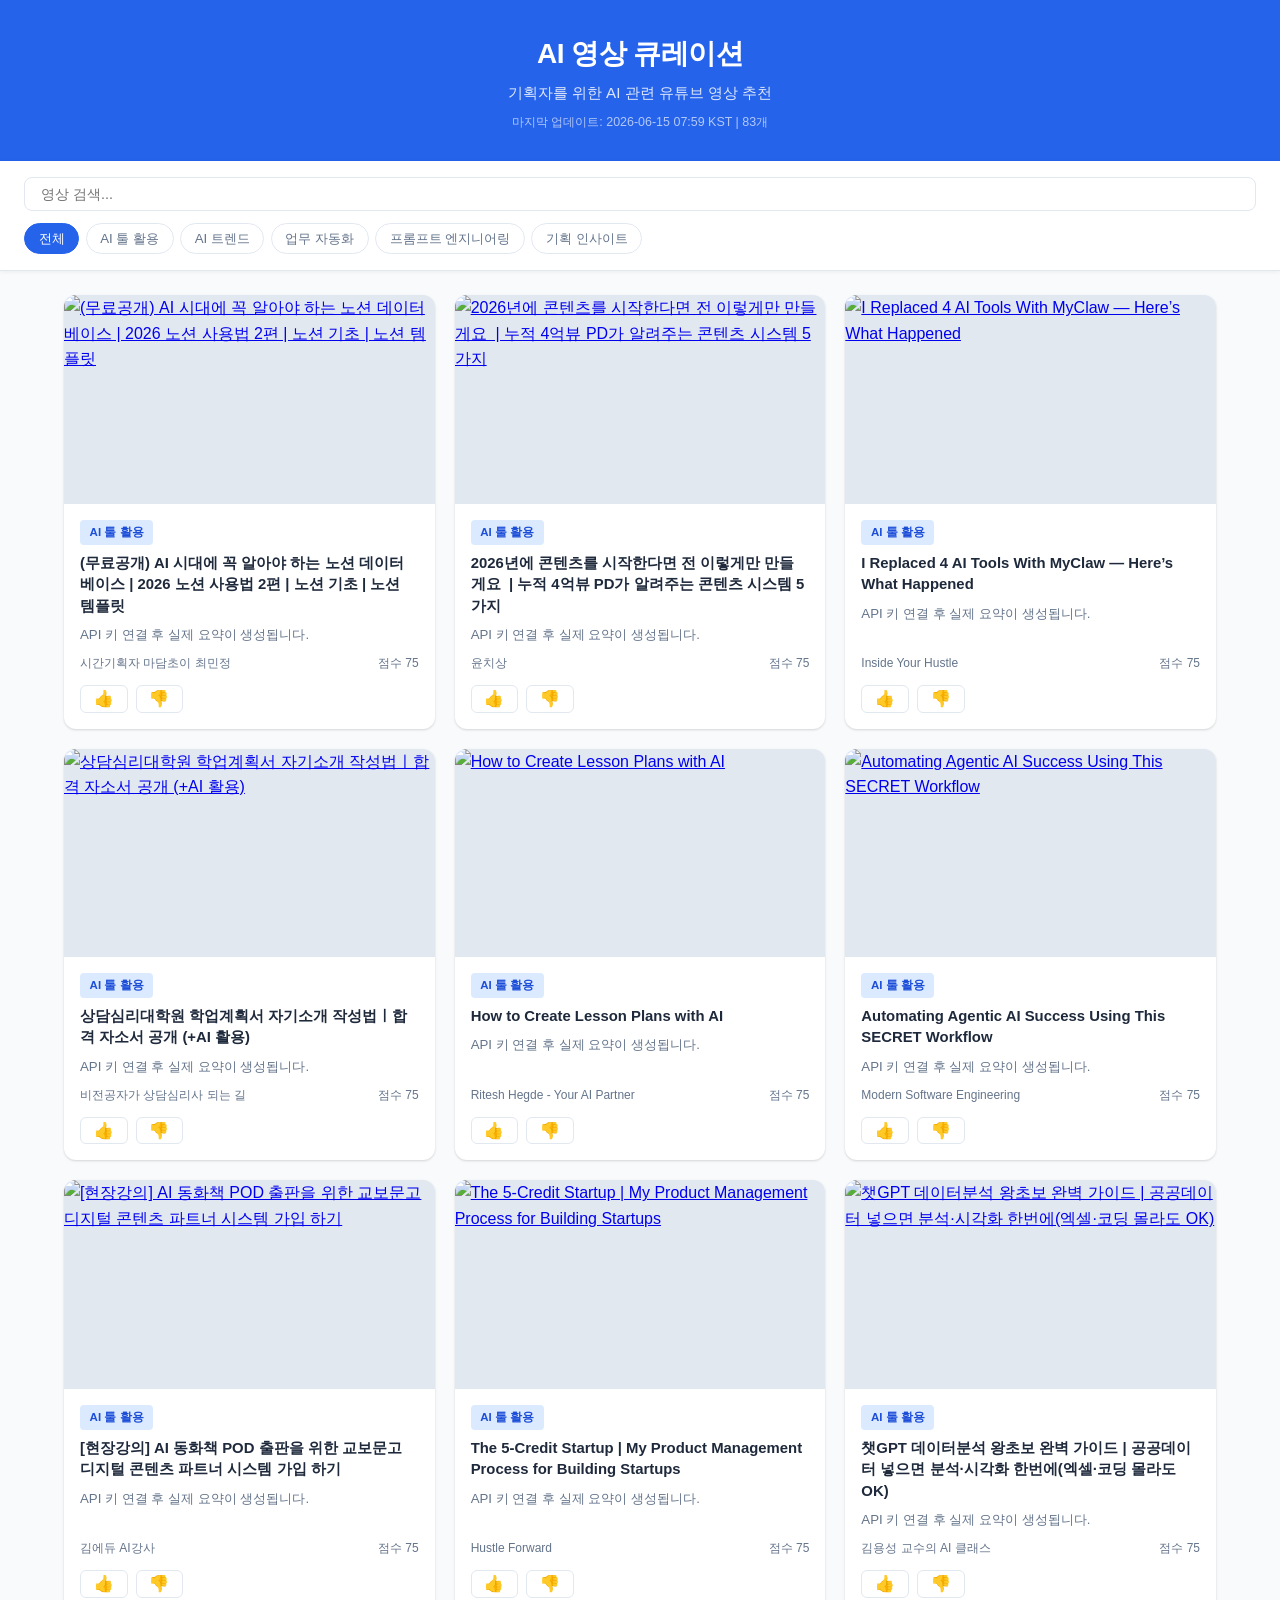
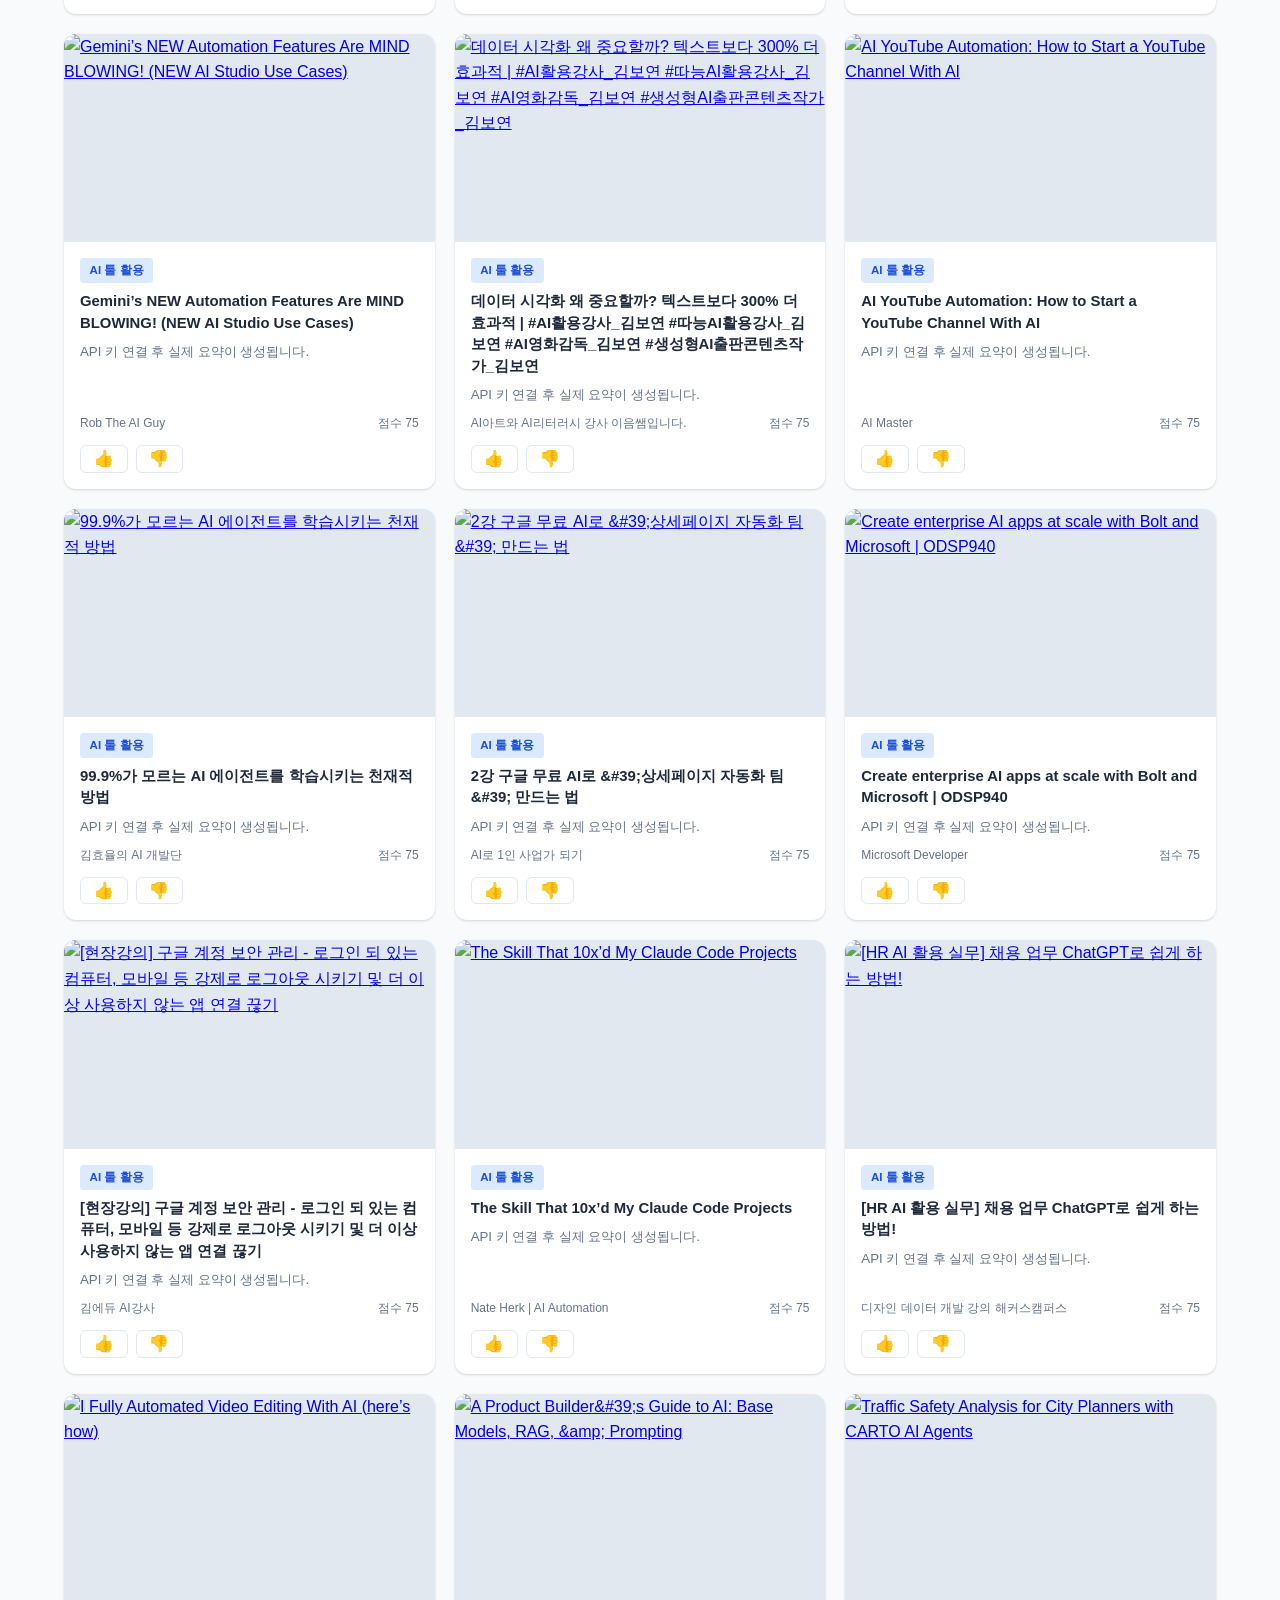
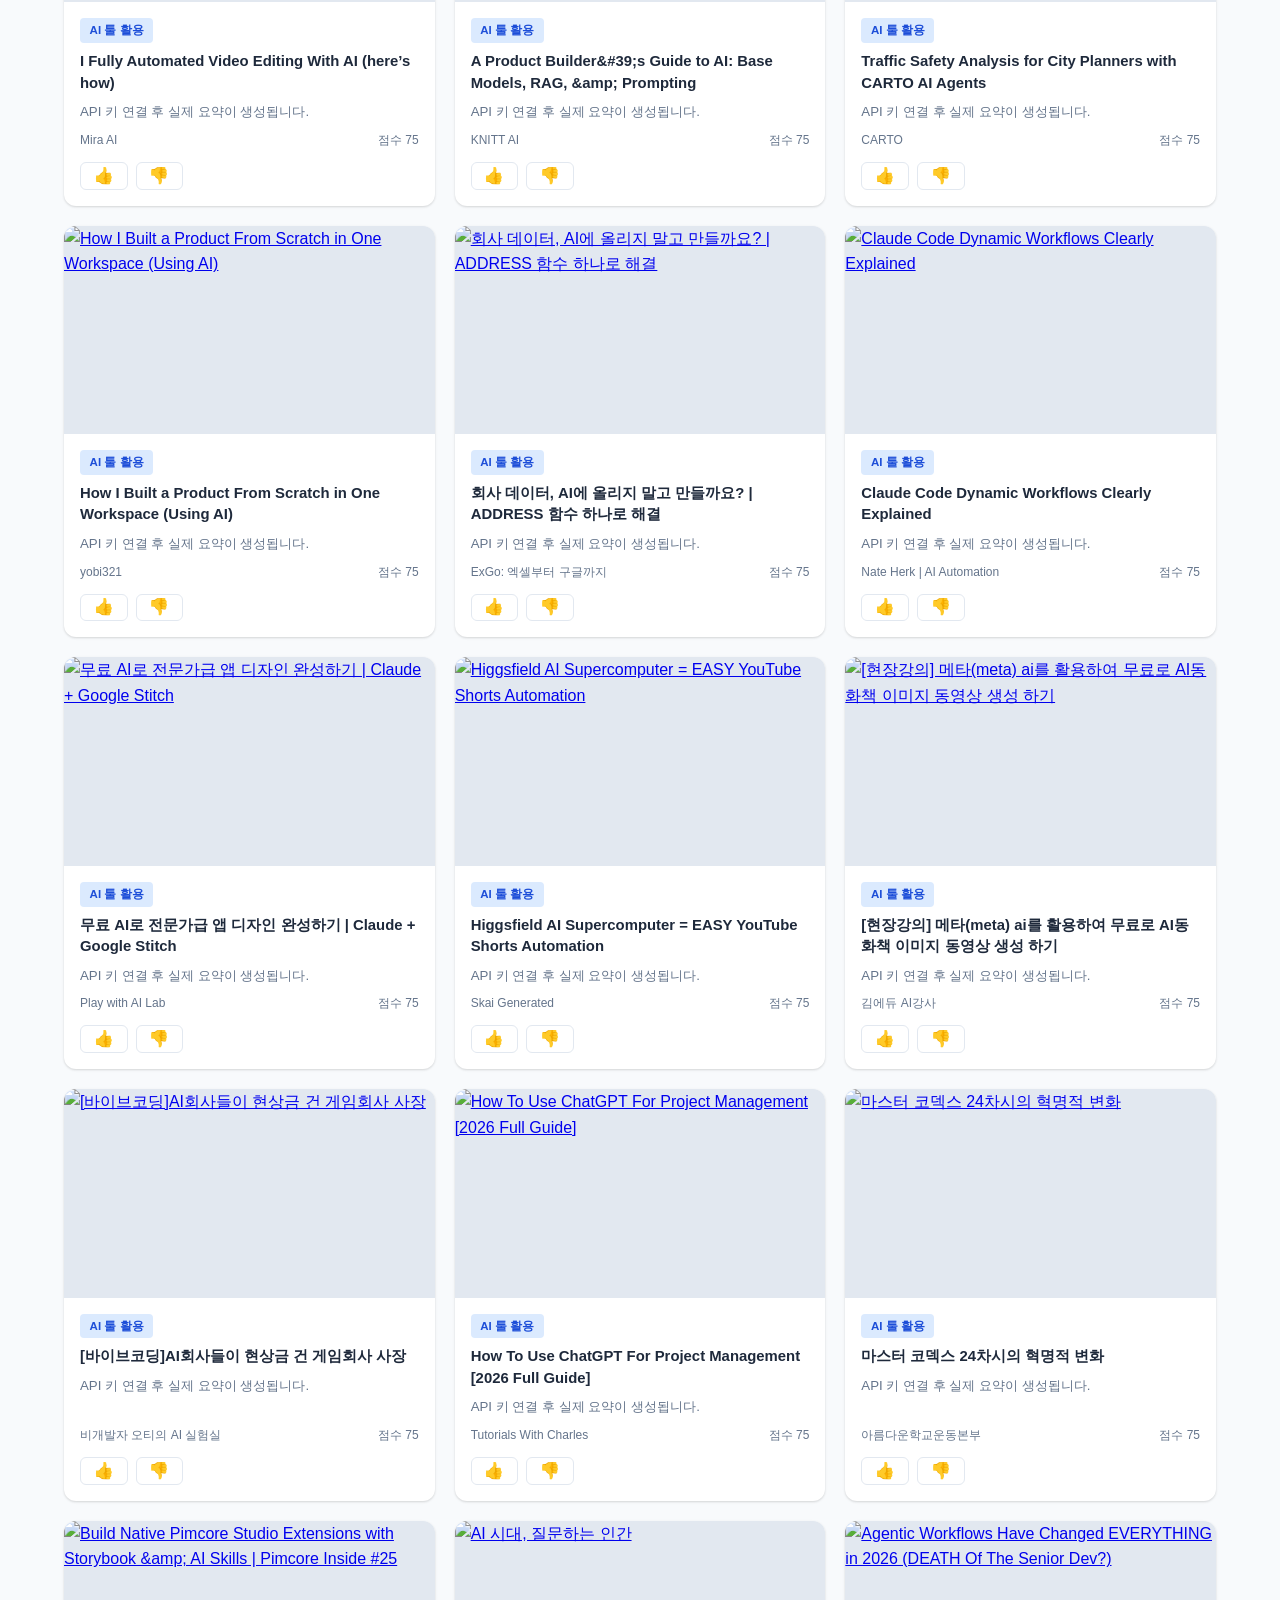
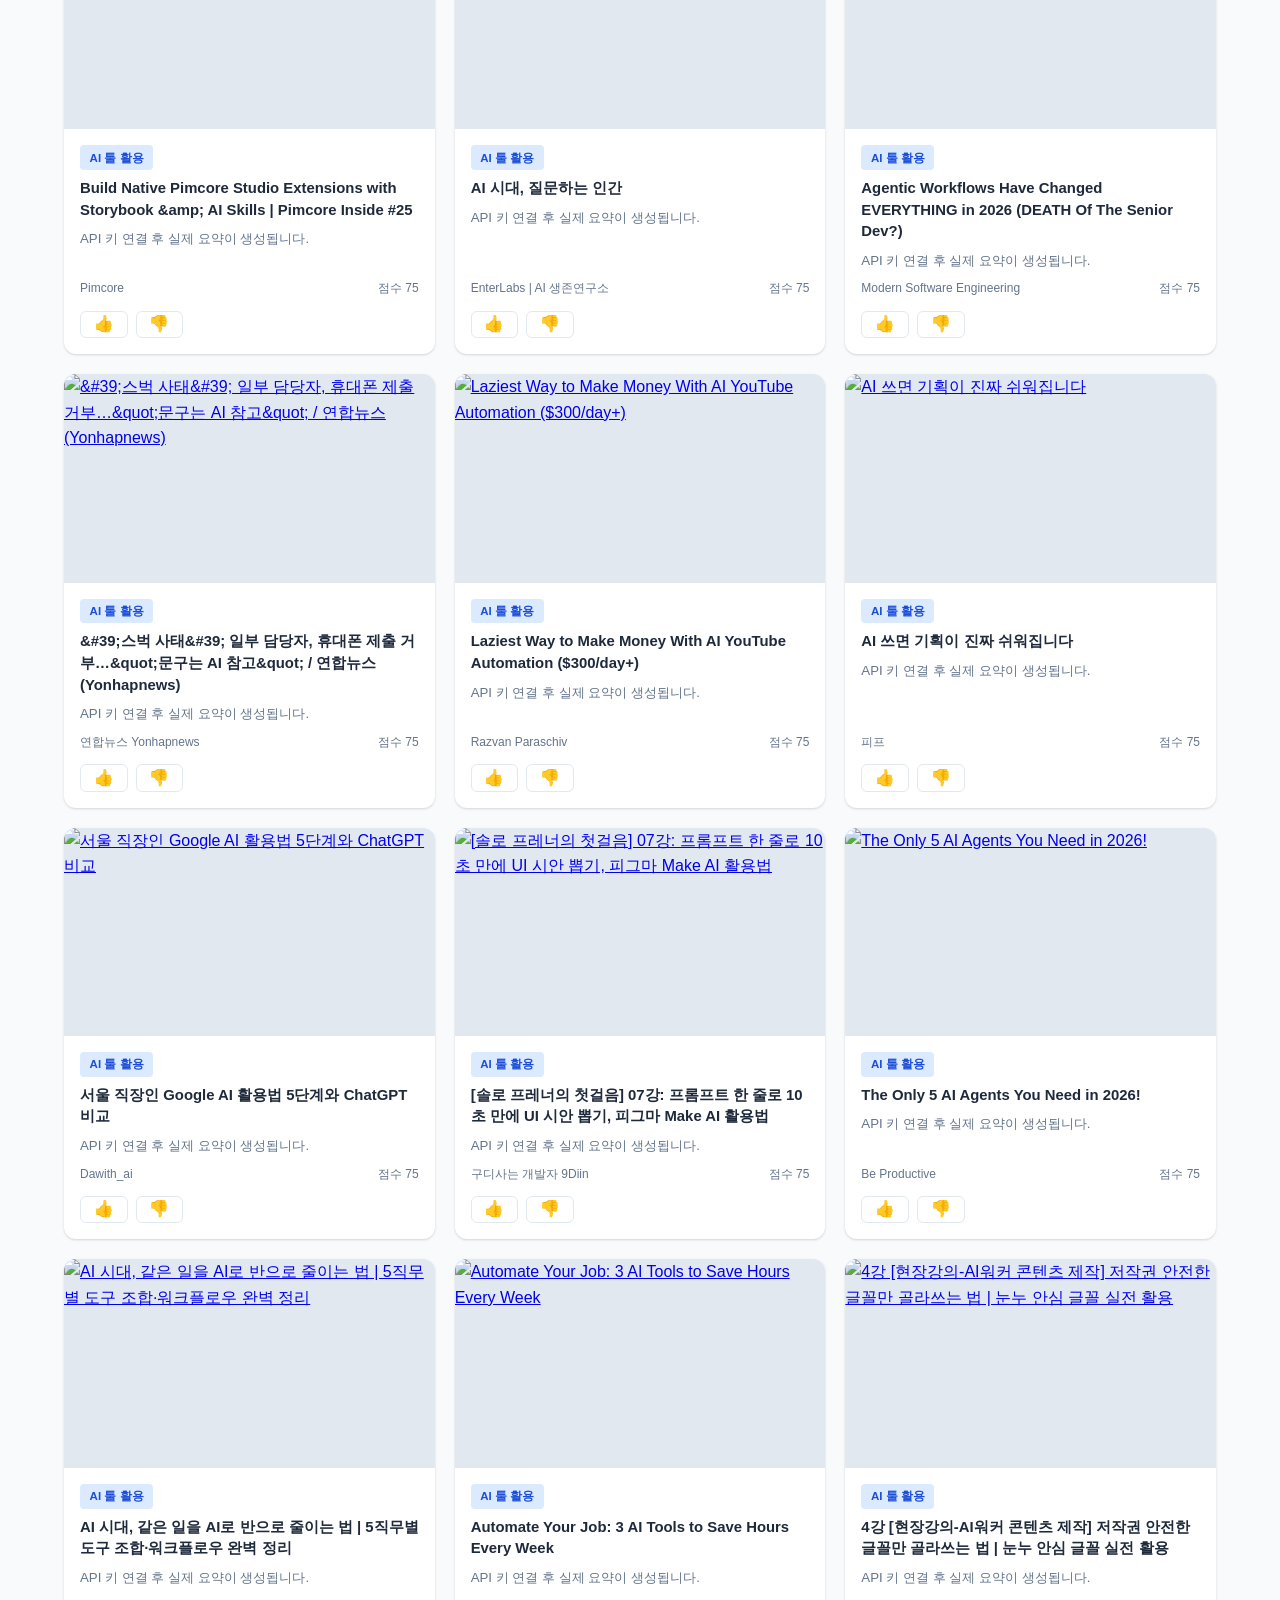
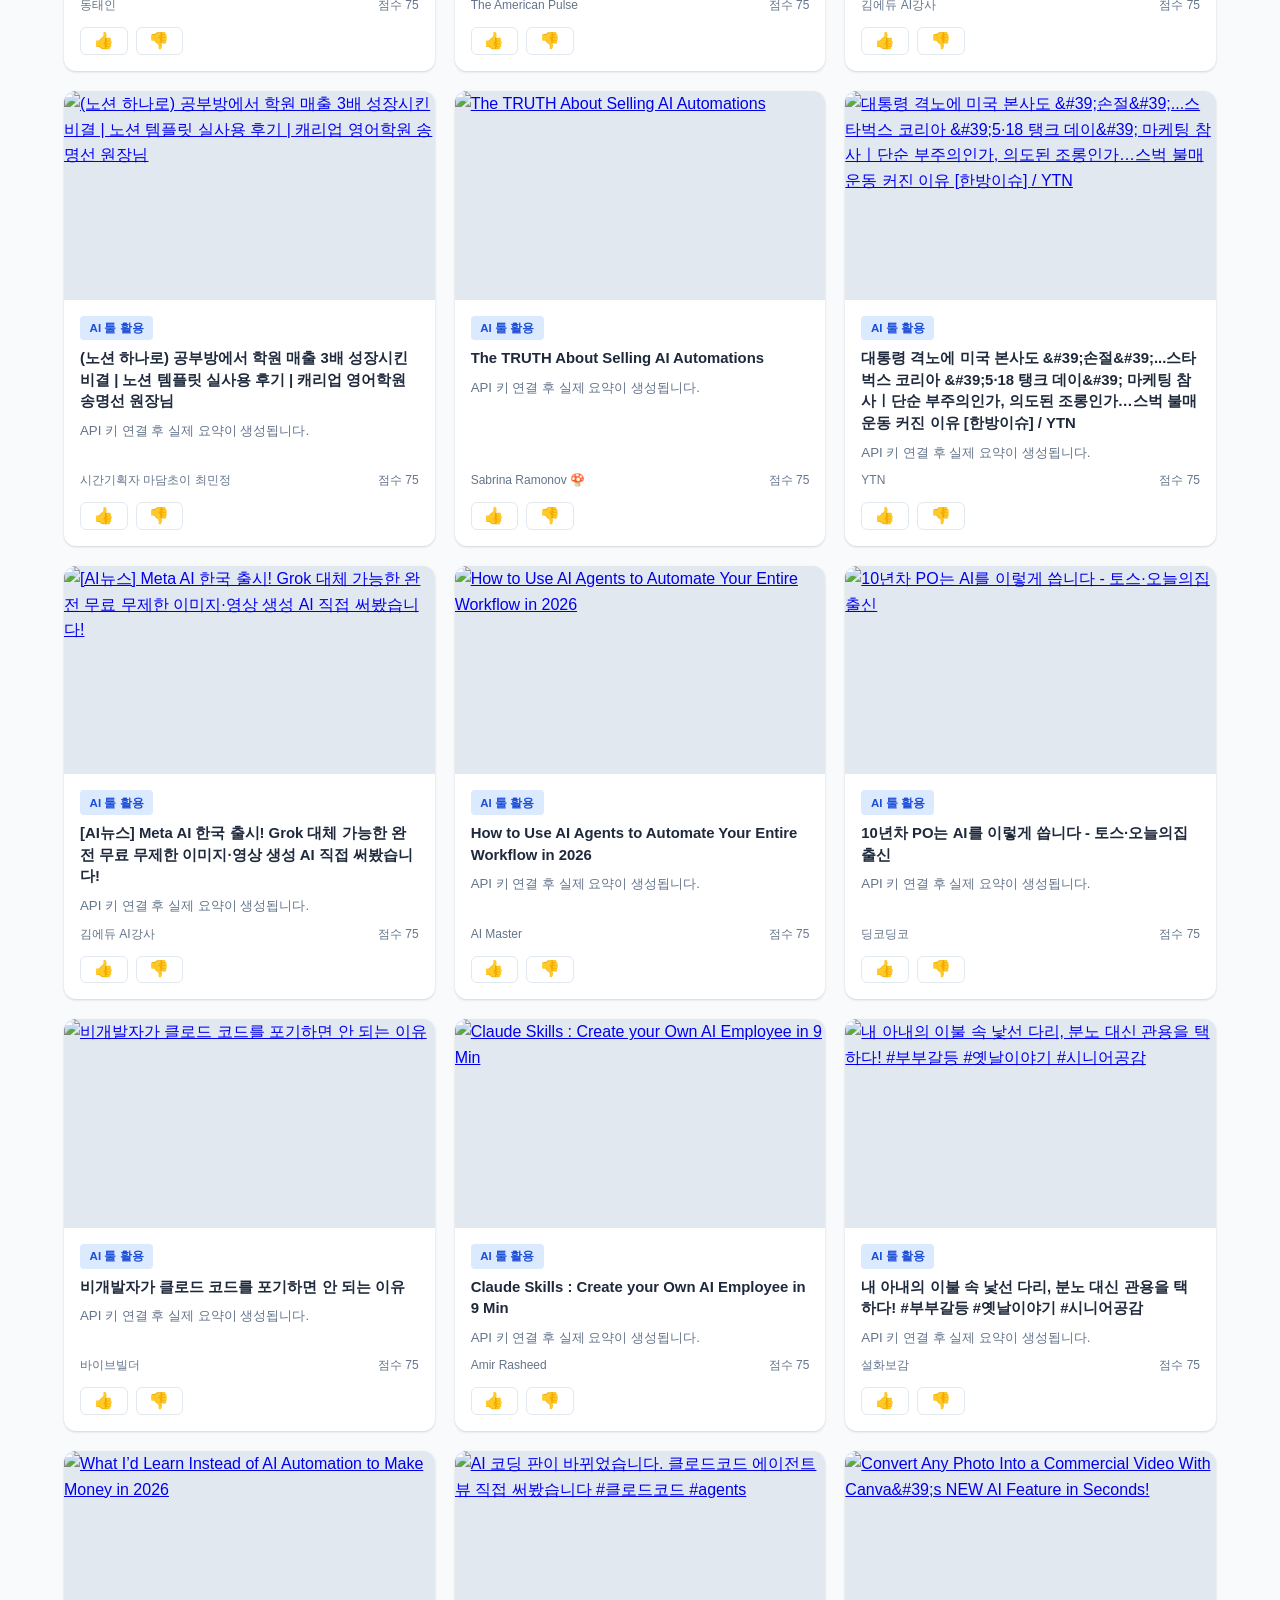
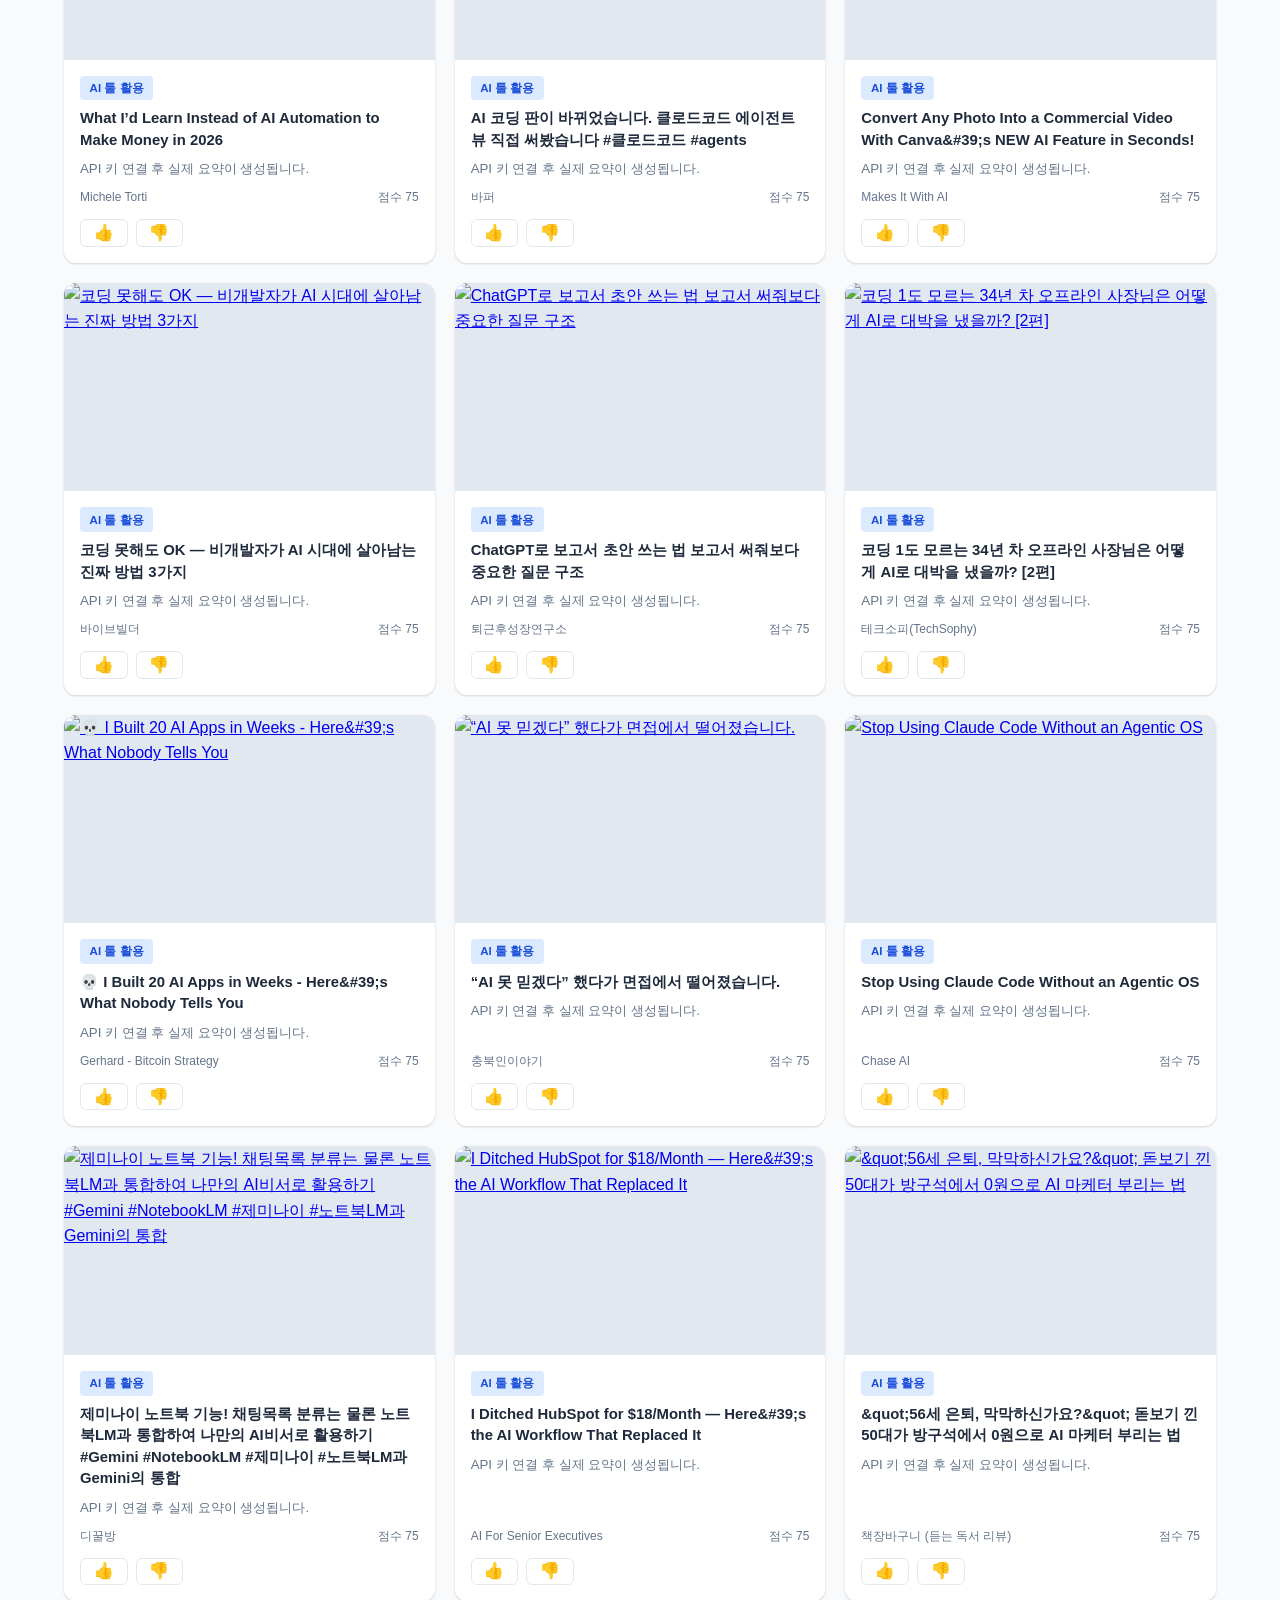
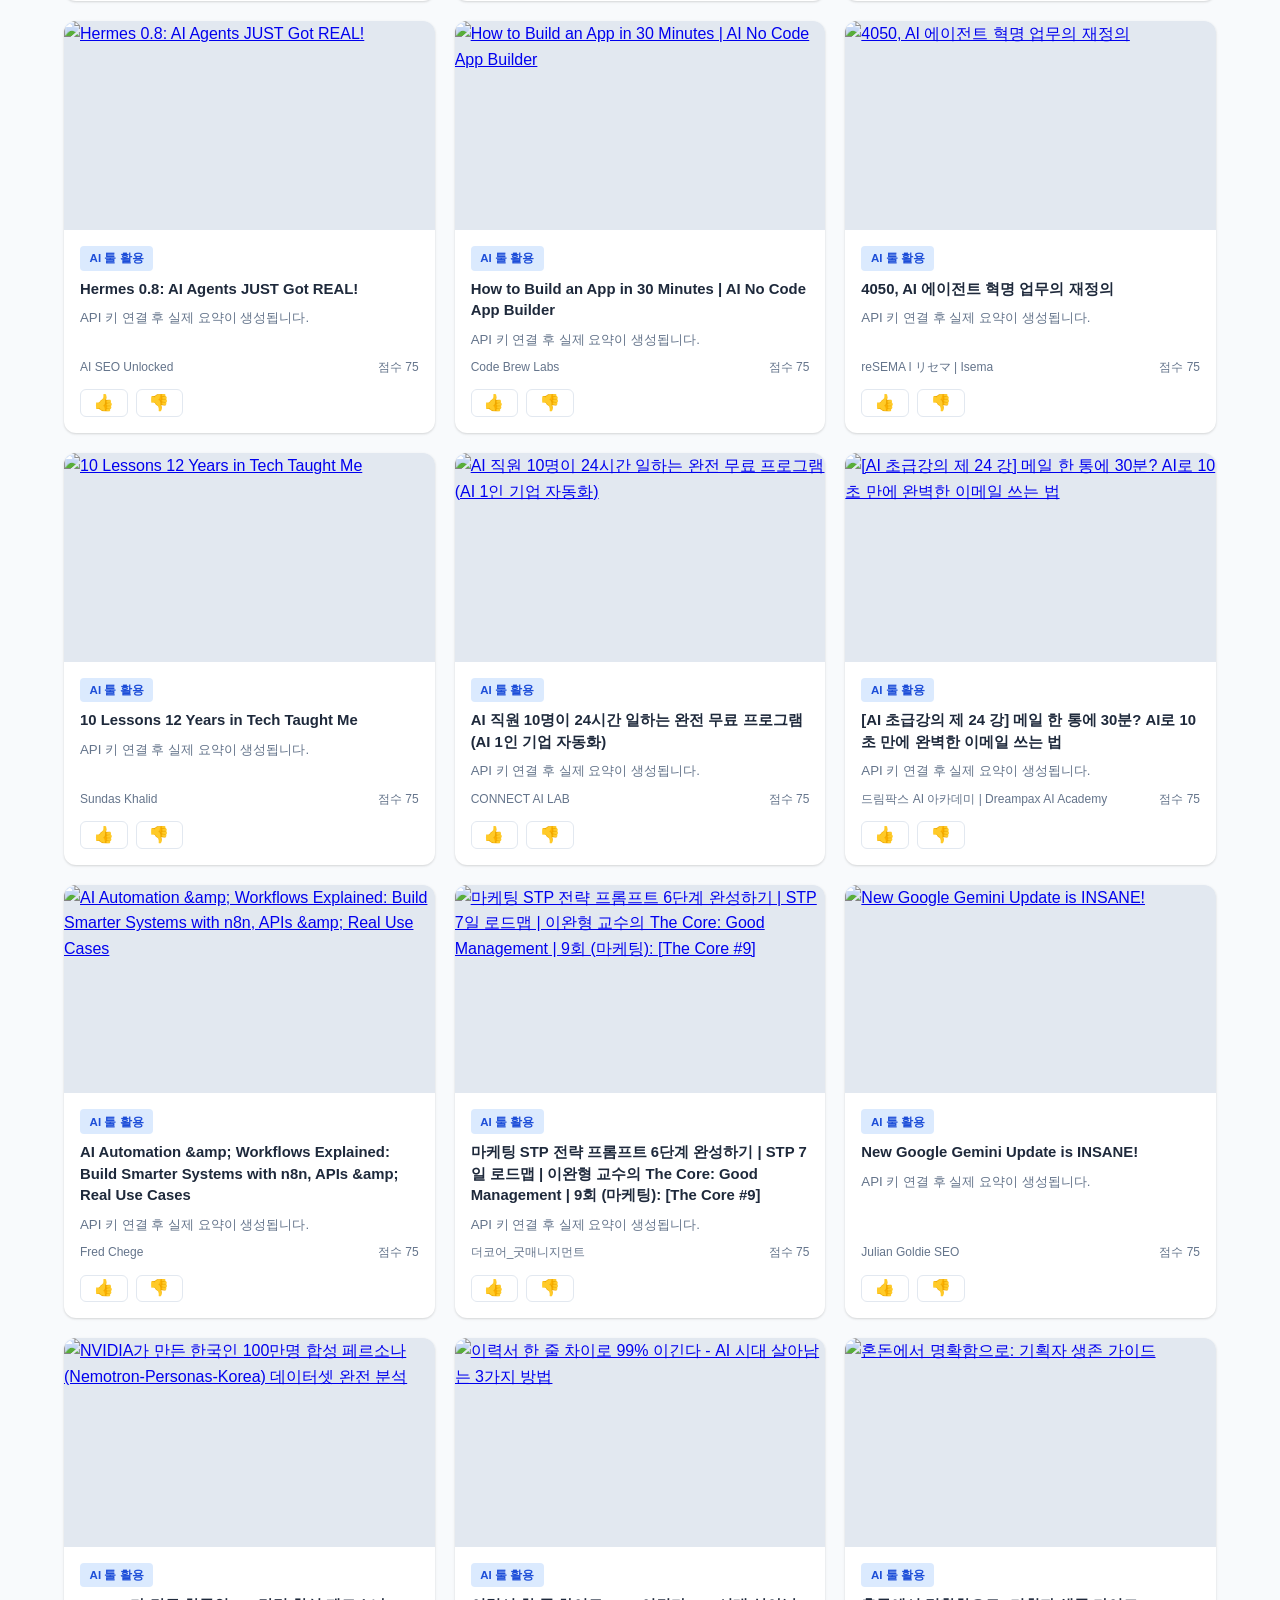
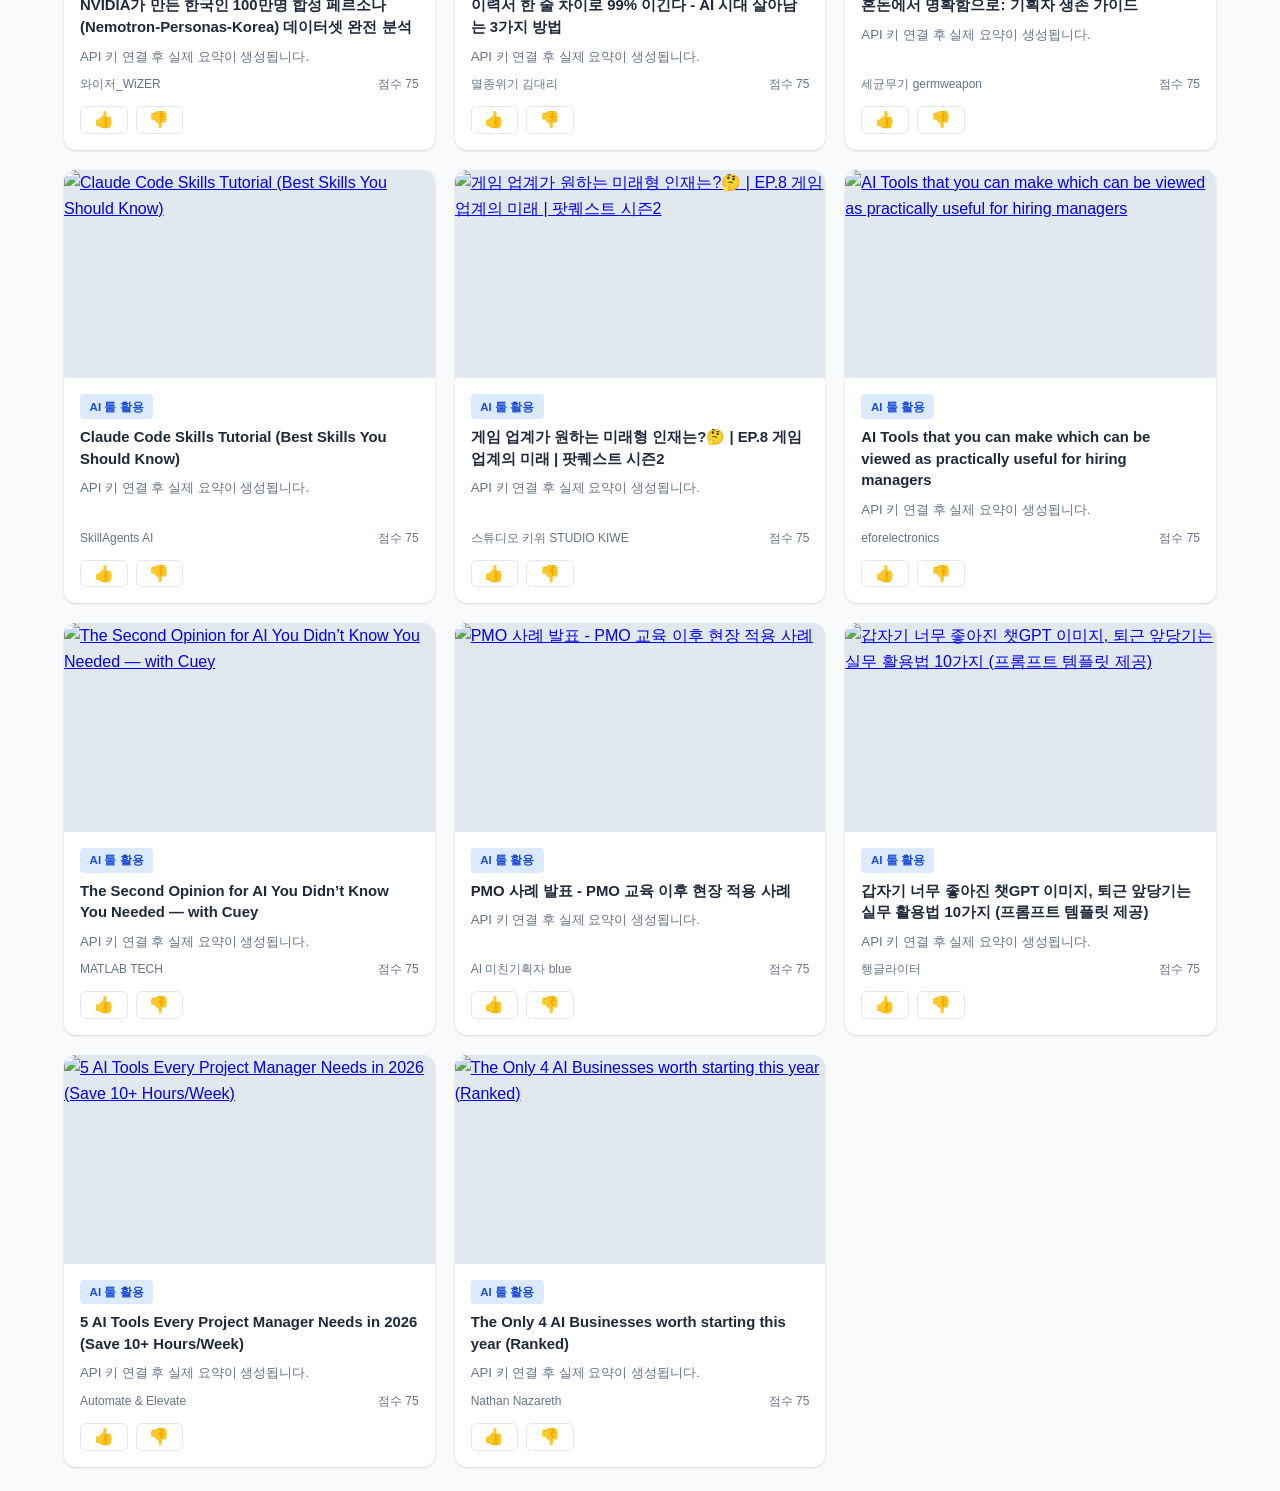
==== categories/AI_툴_활용.html @ a1aa38d2 "Auto deploy: 2026-06-14 22:59 UTC" ====
<!DOCTYPE html>
<html lang="ko">
<head>
  <meta charset="UTF-8">
  <meta name="viewport" content="width=device-width, initial-scale=1.0">
  <title>AI 영상 큐레이션 — AI 툴 활용 | 기획자를 위한 AI 유튜브</title>
  <style>:root {
  --primary: #2563eb;
  --primary-dark: #1d4ed8;
  --bg: #f8fafc;
  --card-bg: #ffffff;
  --text: #1e293b;
  --muted: #64748b;
  --border: #e2e8f0;
  --tag-bg: #dbeafe;
  --tag-text: #1d4ed8;
  --good: #22c55e;
  --bad: #ef4444;
  --radius: 12px;
  --shadow: 0 1px 3px rgba(0,0,0,.1), 0 1px 2px rgba(0,0,0,.06);
  --shadow-hover: 0 4px 12px rgba(0,0,0,.12);
}

* { box-sizing: border-box; margin: 0; padding: 0; }

body {
  font-family: -apple-system, BlinkMacSystemFont, 'Segoe UI', 'Noto Sans KR', sans-serif;
  background: var(--bg);
  color: var(--text);
  line-height: 1.6;
  min-height: 100vh;
}

/* ── Header ── */
header {
  background: var(--primary);
  color: white;
  padding: 2rem 1.5rem 1.75rem;
  text-align: center;
}
header h1 { font-size: 1.75rem; font-weight: 700; letter-spacing: -0.02em; }
header .subtitle { opacity: .85; margin-top: .25rem; font-size: .95rem; }
header .updated { font-size: .78rem; opacity: .65; margin-top: .5rem; }

/* ── Navigation / Filters ── */
.filter-nav {
  background: white;
  border-bottom: 1px solid var(--border);
  padding: 1rem 1.5rem;
  position: sticky;
  top: 0;
  z-index: 100;
  display: flex;
  flex-direction: column;
  gap: .75rem;
  box-shadow: 0 1px 4px rgba(0,0,0,.06);
}

.search-box input {
  width: 100%;
  padding: .5rem 1rem;
  border: 1px solid var(--border);
  border-radius: 8px;
  font-size: .9rem;
  outline: none;
  transition: border-color .15s, box-shadow .15s;
}
.search-box input:focus {
  border-color: var(--primary);
  box-shadow: 0 0 0 3px rgba(37,99,235,.12);
}

.tab-buttons {
  display: flex;
  flex-wrap: wrap;
  gap: .4rem;
}
.tab-btn {
  padding: .35rem .85rem;
  border: 1px solid var(--border);
  border-radius: 20px;
  background: white;
  color: var(--muted);
  font-size: .83rem;
  cursor: pointer;
  transition: all .15s;
  white-space: nowrap;
}
.tab-btn:hover { border-color: var(--primary); color: var(--primary); }
.tab-btn.active { background: var(--primary); color: white; border-color: var(--primary); }

/* ── Main grid ── */
main { max-width: 1200px; margin: 0 auto; padding: 1.5rem; }

.video-grid {
  display: grid;
  grid-template-columns: repeat(auto-fill, minmax(300px, 1fr));
  gap: 1.25rem;
}

/* ── Video card ── */
.video-card {
  background: var(--card-bg);
  border-radius: var(--radius);
  box-shadow: var(--shadow);
  overflow: hidden;
  transition: transform .15s, box-shadow .15s;
  display: flex;
  flex-direction: column;
}
.video-card:hover {
  transform: translateY(-2px);
  box-shadow: var(--shadow-hover);
}

.thumbnail {
  width: 100%;
  aspect-ratio: 16/9;
  object-fit: cover;
  display: block;
  background: var(--border);
}

.card-body {
  padding: 1rem;
  display: flex;
  flex-direction: column;
  flex: 1;
  gap: .5rem;
}

.category-tag {
  display: inline-block;
  background: var(--tag-bg);
  color: var(--tag-text);
  font-size: .72rem;
  font-weight: 600;
  padding: .2rem .6rem;
  border-radius: 4px;
  align-self: flex-start;
}

.card-body h3 {
  font-size: .93rem;
  font-weight: 600;
  line-height: 1.45;
}
.card-body h3 a { color: var(--text); text-decoration: none; }
.card-body h3 a:hover { color: var(--primary); }

.summary {
  font-size: .83rem;
  color: var(--muted);
  line-height: 1.55;
  flex: 1;
}

.card-meta {
  display: flex;
  justify-content: space-between;
  font-size: .75rem;
  color: var(--muted);
}

.feedback-buttons {
  display: flex;
  gap: .5rem;
  margin-top: .25rem;
}
.btn-good, .btn-bad {
  padding: .3rem .8rem;
  border: 1px solid var(--border);
  border-radius: 6px;
  background: white;
  cursor: pointer;
  font-size: 1rem;
  transition: all .15s;
  line-height: 1;
}
.btn-good:hover { background: #dcfce7; border-color: var(--good); }
.btn-bad:hover  { background: #fee2e2; border-color: var(--bad); }
.btn-good:disabled, .btn-bad:disabled { opacity: .4; cursor: not-allowed; }

/* ── Utilities ── */
.hidden { display: none !important; }

#no-results {
  text-align: center;
  color: var(--muted);
  padding: 4rem 1rem;
  font-size: 1rem;
  grid-column: 1 / -1;
}

/* ── Toast ── */
.toast {
  position: fixed;
  bottom: 1.5rem;
  left: 50%;
  transform: translateX(-50%) translateY(1.5rem);
  background: #1e293b;
  color: white;
  padding: .7rem 1.5rem;
  border-radius: 8px;
  opacity: 0;
  transition: opacity .25s, transform .25s;
  z-index: 9999;
  font-size: .875rem;
  pointer-events: none;
}
.toast.show { opacity: 1; transform: translateX(-50%) translateY(0); }

/* ── Responsive ── */
@media (max-width: 640px) {
  header { padding: 1.5rem 1rem; }
  header h1 { font-size: 1.4rem; }
  .filter-nav { padding: .75rem 1rem; }
  main { padding: 1rem; }
  .video-grid { grid-template-columns: 1fr; }
}
</style>
</head>
<body>
  <header>
    <h1><a href="../index.html" style="color:inherit;text-decoration:none">AI 영상 큐레이션</a></h1>
    <p class="subtitle">기획자를 위한 AI 관련 유튜브 영상 추천</p>
    <p class="updated">마지막 업데이트: 2026-06-15 07:59 KST | 83개</p>
  </header>
  <nav class="filter-nav">
    <div class="search-box">
      <input type="text" id="search-input" placeholder="영상 검색..." oninput="handleSearch(this.value)">
    </div>
    <div class="tab-buttons">
      <button class="tab-btn active" data-cat="all" onclick="filterByCategory(this,'all')">전체</button>
      <button class="tab-btn" data-cat="AI 툴 활용" onclick="filterByCategory(this,'AI 툴 활용')">AI 툴 활용</button>
      <button class="tab-btn" data-cat="AI 트렌드" onclick="filterByCategory(this,'AI 트렌드')">AI 트렌드</button>
      <button class="tab-btn" data-cat="업무 자동화" onclick="filterByCategory(this,'업무 자동화')">업무 자동화</button>
      <button class="tab-btn" data-cat="프롬프트 엔지니어링" onclick="filterByCategory(this,'프롬프트 엔지니어링')">프롬프트 엔지니어링</button>
      <button class="tab-btn" data-cat="기획 인사이트" onclick="filterByCategory(this,'기획 인사이트')">기획 인사이트</button>
    </div>
  </nav>
  <main>
    <div class="video-grid" id="video-grid">
    <div class="video-card" data-category="AI 툴 활용" data-id="LK869yuteXU">
      <a href="https://youtube.com/watch?v=LK869yuteXU" target="_blank" rel="noopener">
        <img class="thumbnail" src="https://i.ytimg.com/vi/LK869yuteXU/mqdefault.jpg" alt="(무료공개) AI 시대에 꼭 알아야 하는 노션 데이터베이스 | 2026 노션 사용법 2편 | 노션 기초 | 노션 템플릿" loading="lazy">
      </a>
      <div class="card-body">
        <span class="category-tag">AI 툴 활용</span>
        <h3><a href="https://youtube.com/watch?v=LK869yuteXU" target="_blank" rel="noopener">(무료공개) AI 시대에 꼭 알아야 하는 노션 데이터베이스 | 2026 노션 사용법 2편 | 노션 기초 | 노션 템플릿</a></h3>
        <p class="summary">API 키 연결 후 실제 요약이 생성됩니다.</p>
        <div class="card-meta">
          <span class="channel">시간기획자 마담초이 최민정</span>
          <span class="score">점수 75</span>
        </div>
        <div class="feedback-buttons">
          <button class="btn-good" onclick="sendFeedback('LK869yuteXU','GOOD')" title="유용해요">👍</button>
          <button class="btn-bad" onclick="sendFeedback('LK869yuteXU','BAD')" title="별로예요">👎</button>
        </div>
      </div>
    </div>
    <div class="video-card" data-category="AI 툴 활용" data-id="08BoTawKu5M">
      <a href="https://youtube.com/watch?v=08BoTawKu5M" target="_blank" rel="noopener">
        <img class="thumbnail" src="https://i.ytimg.com/vi/08BoTawKu5M/mqdefault.jpg" alt="2026년에 콘텐츠를 시작한다면 전 이렇게만 만들게요  | 누적 4억뷰 PD가 알려주는 콘텐츠 시스템 5가지" loading="lazy">
      </a>
      <div class="card-body">
        <span class="category-tag">AI 툴 활용</span>
        <h3><a href="https://youtube.com/watch?v=08BoTawKu5M" target="_blank" rel="noopener">2026년에 콘텐츠를 시작한다면 전 이렇게만 만들게요  | 누적 4억뷰 PD가 알려주는 콘텐츠 시스템 5가지</a></h3>
        <p class="summary">API 키 연결 후 실제 요약이 생성됩니다.</p>
        <div class="card-meta">
          <span class="channel">윤치상</span>
          <span class="score">점수 75</span>
        </div>
        <div class="feedback-buttons">
          <button class="btn-good" onclick="sendFeedback('08BoTawKu5M','GOOD')" title="유용해요">👍</button>
          <button class="btn-bad" onclick="sendFeedback('08BoTawKu5M','BAD')" title="별로예요">👎</button>
        </div>
      </div>
    </div>
    <div class="video-card" data-category="AI 툴 활용" data-id="Zd6GWT_HNow">
      <a href="https://youtube.com/watch?v=Zd6GWT_HNow" target="_blank" rel="noopener">
        <img class="thumbnail" src="https://i.ytimg.com/vi/Zd6GWT_HNow/mqdefault.jpg" alt="I Replaced 4 AI Tools With MyClaw — Here’s What Happened" loading="lazy">
      </a>
      <div class="card-body">
        <span class="category-tag">AI 툴 활용</span>
        <h3><a href="https://youtube.com/watch?v=Zd6GWT_HNow" target="_blank" rel="noopener">I Replaced 4 AI Tools With MyClaw — Here’s What Happened</a></h3>
        <p class="summary">API 키 연결 후 실제 요약이 생성됩니다.</p>
        <div class="card-meta">
          <span class="channel">Inside Your Hustle</span>
          <span class="score">점수 75</span>
        </div>
        <div class="feedback-buttons">
          <button class="btn-good" onclick="sendFeedback('Zd6GWT_HNow','GOOD')" title="유용해요">👍</button>
          <button class="btn-bad" onclick="sendFeedback('Zd6GWT_HNow','BAD')" title="별로예요">👎</button>
        </div>
      </div>
    </div>
    <div class="video-card" data-category="AI 툴 활용" data-id="qPK1eRMR6PU">
      <a href="https://youtube.com/watch?v=qPK1eRMR6PU" target="_blank" rel="noopener">
        <img class="thumbnail" src="https://i.ytimg.com/vi/qPK1eRMR6PU/mqdefault.jpg" alt="상담심리대학원 학업계획서 자기소개 작성법ㅣ합격 자소서 공개 (+AI 활용)" loading="lazy">
      </a>
      <div class="card-body">
        <span class="category-tag">AI 툴 활용</span>
        <h3><a href="https://youtube.com/watch?v=qPK1eRMR6PU" target="_blank" rel="noopener">상담심리대학원 학업계획서 자기소개 작성법ㅣ합격 자소서 공개 (+AI 활용)</a></h3>
        <p class="summary">API 키 연결 후 실제 요약이 생성됩니다.</p>
        <div class="card-meta">
          <span class="channel">비전공자가 상담심리사 되는 길</span>
          <span class="score">점수 75</span>
        </div>
        <div class="feedback-buttons">
          <button class="btn-good" onclick="sendFeedback('qPK1eRMR6PU','GOOD')" title="유용해요">👍</button>
          <button class="btn-bad" onclick="sendFeedback('qPK1eRMR6PU','BAD')" title="별로예요">👎</button>
        </div>
      </div>
    </div>
    <div class="video-card" data-category="AI 툴 활용" data-id="9613v9Of7aE">
      <a href="https://youtube.com/watch?v=9613v9Of7aE" target="_blank" rel="noopener">
        <img class="thumbnail" src="https://i.ytimg.com/vi/9613v9Of7aE/mqdefault.jpg" alt="How to Create Lesson Plans with AI" loading="lazy">
      </a>
      <div class="card-body">
        <span class="category-tag">AI 툴 활용</span>
        <h3><a href="https://youtube.com/watch?v=9613v9Of7aE" target="_blank" rel="noopener">How to Create Lesson Plans with AI</a></h3>
        <p class="summary">API 키 연결 후 실제 요약이 생성됩니다.</p>
        <div class="card-meta">
          <span class="channel">Ritesh Hegde - Your AI Partner</span>
          <span class="score">점수 75</span>
        </div>
        <div class="feedback-buttons">
          <button class="btn-good" onclick="sendFeedback('9613v9Of7aE','GOOD')" title="유용해요">👍</button>
          <button class="btn-bad" onclick="sendFeedback('9613v9Of7aE','BAD')" title="별로예요">👎</button>
        </div>
      </div>
    </div>
    <div class="video-card" data-category="AI 툴 활용" data-id="hlxeiSzde5A">
      <a href="https://youtube.com/watch?v=hlxeiSzde5A" target="_blank" rel="noopener">
        <img class="thumbnail" src="https://i.ytimg.com/vi/hlxeiSzde5A/mqdefault.jpg" alt="Automating Agentic AI Success Using This SECRET Workflow" loading="lazy">
      </a>
      <div class="card-body">
        <span class="category-tag">AI 툴 활용</span>
        <h3><a href="https://youtube.com/watch?v=hlxeiSzde5A" target="_blank" rel="noopener">Automating Agentic AI Success Using This SECRET Workflow</a></h3>
        <p class="summary">API 키 연결 후 실제 요약이 생성됩니다.</p>
        <div class="card-meta">
          <span class="channel">Modern Software Engineering</span>
          <span class="score">점수 75</span>
        </div>
        <div class="feedback-buttons">
          <button class="btn-good" onclick="sendFeedback('hlxeiSzde5A','GOOD')" title="유용해요">👍</button>
          <button class="btn-bad" onclick="sendFeedback('hlxeiSzde5A','BAD')" title="별로예요">👎</button>
        </div>
      </div>
    </div>
    <div class="video-card" data-category="AI 툴 활용" data-id="-Qz_FPXiBwM">
      <a href="https://youtube.com/watch?v=-Qz_FPXiBwM" target="_blank" rel="noopener">
        <img class="thumbnail" src="https://i.ytimg.com/vi/-Qz_FPXiBwM/mqdefault_live.jpg" alt="[현장강의] AI 동화책 POD 출판을 위한 교보문고 디지털 콘텐츠 파트너 시스템 가입 하기" loading="lazy">
      </a>
      <div class="card-body">
        <span class="category-tag">AI 툴 활용</span>
        <h3><a href="https://youtube.com/watch?v=-Qz_FPXiBwM" target="_blank" rel="noopener">[현장강의] AI 동화책 POD 출판을 위한 교보문고 디지털 콘텐츠 파트너 시스템 가입 하기</a></h3>
        <p class="summary">API 키 연결 후 실제 요약이 생성됩니다.</p>
        <div class="card-meta">
          <span class="channel">김에듀 AI강사</span>
          <span class="score">점수 75</span>
        </div>
        <div class="feedback-buttons">
          <button class="btn-good" onclick="sendFeedback('-Qz_FPXiBwM','GOOD')" title="유용해요">👍</button>
          <button class="btn-bad" onclick="sendFeedback('-Qz_FPXiBwM','BAD')" title="별로예요">👎</button>
        </div>
      </div>
    </div>
    <div class="video-card" data-category="AI 툴 활용" data-id="zICSQIklvV8">
      <a href="https://youtube.com/watch?v=zICSQIklvV8" target="_blank" rel="noopener">
        <img class="thumbnail" src="https://i.ytimg.com/vi/zICSQIklvV8/mqdefault.jpg" alt="The 5-Credit Startup | My Product Management Process for Building Startups" loading="lazy">
      </a>
      <div class="card-body">
        <span class="category-tag">AI 툴 활용</span>
        <h3><a href="https://youtube.com/watch?v=zICSQIklvV8" target="_blank" rel="noopener">The 5-Credit Startup | My Product Management Process for Building Startups</a></h3>
        <p class="summary">API 키 연결 후 실제 요약이 생성됩니다.</p>
        <div class="card-meta">
          <span class="channel">Hustle Forward</span>
          <span class="score">점수 75</span>
        </div>
        <div class="feedback-buttons">
          <button class="btn-good" onclick="sendFeedback('zICSQIklvV8','GOOD')" title="유용해요">👍</button>
          <button class="btn-bad" onclick="sendFeedback('zICSQIklvV8','BAD')" title="별로예요">👎</button>
        </div>
      </div>
    </div>
    <div class="video-card" data-category="AI 툴 활용" data-id="0YiNzpFRqNQ">
      <a href="https://youtube.com/watch?v=0YiNzpFRqNQ" target="_blank" rel="noopener">
        <img class="thumbnail" src="https://i.ytimg.com/vi/0YiNzpFRqNQ/mqdefault.jpg" alt="챗GPT 데이터분석 왕초보 완벽 가이드 | 공공데이터 넣으면 분석·시각화 한번에(엑셀·코딩 몰라도 OK)" loading="lazy">
      </a>
      <div class="card-body">
        <span class="category-tag">AI 툴 활용</span>
        <h3><a href="https://youtube.com/watch?v=0YiNzpFRqNQ" target="_blank" rel="noopener">챗GPT 데이터분석 왕초보 완벽 가이드 | 공공데이터 넣으면 분석·시각화 한번에(엑셀·코딩 몰라도 OK)</a></h3>
        <p class="summary">API 키 연결 후 실제 요약이 생성됩니다.</p>
        <div class="card-meta">
          <span class="channel">김용성 교수의 AI 클래스</span>
          <span class="score">점수 75</span>
        </div>
        <div class="feedback-buttons">
          <button class="btn-good" onclick="sendFeedback('0YiNzpFRqNQ','GOOD')" title="유용해요">👍</button>
          <button class="btn-bad" onclick="sendFeedback('0YiNzpFRqNQ','BAD')" title="별로예요">👎</button>
        </div>
      </div>
    </div>
    <div class="video-card" data-category="AI 툴 활용" data-id="KYMDNA9A73c">
      <a href="https://youtube.com/watch?v=KYMDNA9A73c" target="_blank" rel="noopener">
        <img class="thumbnail" src="https://i.ytimg.com/vi/KYMDNA9A73c/mqdefault.jpg" alt="Gemini’s NEW Automation Features Are MIND BLOWING! (NEW AI Studio Use Cases)" loading="lazy">
      </a>
      <div class="card-body">
        <span class="category-tag">AI 툴 활용</span>
        <h3><a href="https://youtube.com/watch?v=KYMDNA9A73c" target="_blank" rel="noopener">Gemini’s NEW Automation Features Are MIND BLOWING! (NEW AI Studio Use Cases)</a></h3>
        <p class="summary">API 키 연결 후 실제 요약이 생성됩니다.</p>
        <div class="card-meta">
          <span class="channel">Rob The AI Guy</span>
          <span class="score">점수 75</span>
        </div>
        <div class="feedback-buttons">
          <button class="btn-good" onclick="sendFeedback('KYMDNA9A73c','GOOD')" title="유용해요">👍</button>
          <button class="btn-bad" onclick="sendFeedback('KYMDNA9A73c','BAD')" title="별로예요">👎</button>
        </div>
      </div>
    </div>
    <div class="video-card" data-category="AI 툴 활용" data-id="jVMc1Rfe3xI">
      <a href="https://youtube.com/watch?v=jVMc1Rfe3xI" target="_blank" rel="noopener">
        <img class="thumbnail" src="https://i.ytimg.com/vi/jVMc1Rfe3xI/mqdefault.jpg" alt="데이터 시각화 왜 중요할까? 텍스트보다 300% 더 효과적 | #AI활용강사_김보연 #따능AI활용강사_김보연  #AI영화감독_김보연 #생성형AI출판콘텐츠작가_김보연" loading="lazy">
      </a>
      <div class="card-body">
        <span class="category-tag">AI 툴 활용</span>
        <h3><a href="https://youtube.com/watch?v=jVMc1Rfe3xI" target="_blank" rel="noopener">데이터 시각화 왜 중요할까? 텍스트보다 300% 더 효과적 | #AI활용강사_김보연 #따능AI활용강사_김보연  #AI영화감독_김보연 #생성형AI출판콘텐츠작가_김보연</a></h3>
        <p class="summary">API 키 연결 후 실제 요약이 생성됩니다.</p>
        <div class="card-meta">
          <span class="channel">AI아트와 AI리터러시 강사 이음쌤입니다.</span>
          <span class="score">점수 75</span>
        </div>
        <div class="feedback-buttons">
          <button class="btn-good" onclick="sendFeedback('jVMc1Rfe3xI','GOOD')" title="유용해요">👍</button>
          <button class="btn-bad" onclick="sendFeedback('jVMc1Rfe3xI','BAD')" title="별로예요">👎</button>
        </div>
      </div>
    </div>
    <div class="video-card" data-category="AI 툴 활용" data-id="Z299IGHaBAc">
      <a href="https://youtube.com/watch?v=Z299IGHaBAc" target="_blank" rel="noopener">
        <img class="thumbnail" src="https://i.ytimg.com/vi/Z299IGHaBAc/mqdefault.jpg" alt="AI YouTube Automation: How to Start a YouTube Channel With AI" loading="lazy">
      </a>
      <div class="card-body">
        <span class="category-tag">AI 툴 활용</span>
        <h3><a href="https://youtube.com/watch?v=Z299IGHaBAc" target="_blank" rel="noopener">AI YouTube Automation: How to Start a YouTube Channel With AI</a></h3>
        <p class="summary">API 키 연결 후 실제 요약이 생성됩니다.</p>
        <div class="card-meta">
          <span class="channel">AI Master</span>
          <span class="score">점수 75</span>
        </div>
        <div class="feedback-buttons">
          <button class="btn-good" onclick="sendFeedback('Z299IGHaBAc','GOOD')" title="유용해요">👍</button>
          <button class="btn-bad" onclick="sendFeedback('Z299IGHaBAc','BAD')" title="별로예요">👎</button>
        </div>
      </div>
    </div>
    <div class="video-card" data-category="AI 툴 활용" data-id="vrc0Uv2BfRk">
      <a href="https://youtube.com/watch?v=vrc0Uv2BfRk" target="_blank" rel="noopener">
        <img class="thumbnail" src="https://i.ytimg.com/vi/vrc0Uv2BfRk/mqdefault.jpg" alt="99.9%가 모르는 AI 에이전트를 학습시키는 천재적 방법" loading="lazy">
      </a>
      <div class="card-body">
        <span class="category-tag">AI 툴 활용</span>
        <h3><a href="https://youtube.com/watch?v=vrc0Uv2BfRk" target="_blank" rel="noopener">99.9%가 모르는 AI 에이전트를 학습시키는 천재적 방법</a></h3>
        <p class="summary">API 키 연결 후 실제 요약이 생성됩니다.</p>
        <div class="card-meta">
          <span class="channel">김효율의 AI 개발단</span>
          <span class="score">점수 75</span>
        </div>
        <div class="feedback-buttons">
          <button class="btn-good" onclick="sendFeedback('vrc0Uv2BfRk','GOOD')" title="유용해요">👍</button>
          <button class="btn-bad" onclick="sendFeedback('vrc0Uv2BfRk','BAD')" title="별로예요">👎</button>
        </div>
      </div>
    </div>
    <div class="video-card" data-category="AI 툴 활용" data-id="mt51r1ZNDEE">
      <a href="https://youtube.com/watch?v=mt51r1ZNDEE" target="_blank" rel="noopener">
        <img class="thumbnail" src="https://i.ytimg.com/vi/mt51r1ZNDEE/mqdefault.jpg" alt="2강 구글 무료 AI로 &amp;#39;상세페이지 자동화 팀&amp;#39; 만드는 법" loading="lazy">
      </a>
      <div class="card-body">
        <span class="category-tag">AI 툴 활용</span>
        <h3><a href="https://youtube.com/watch?v=mt51r1ZNDEE" target="_blank" rel="noopener">2강 구글 무료 AI로 &amp;#39;상세페이지 자동화 팀&amp;#39; 만드는 법</a></h3>
        <p class="summary">API 키 연결 후 실제 요약이 생성됩니다.</p>
        <div class="card-meta">
          <span class="channel">AI로 1인 사업가 되기</span>
          <span class="score">점수 75</span>
        </div>
        <div class="feedback-buttons">
          <button class="btn-good" onclick="sendFeedback('mt51r1ZNDEE','GOOD')" title="유용해요">👍</button>
          <button class="btn-bad" onclick="sendFeedback('mt51r1ZNDEE','BAD')" title="별로예요">👎</button>
        </div>
      </div>
    </div>
    <div class="video-card" data-category="AI 툴 활용" data-id="w8vAY4vK3HQ">
      <a href="https://youtube.com/watch?v=w8vAY4vK3HQ" target="_blank" rel="noopener">
        <img class="thumbnail" src="https://i.ytimg.com/vi/w8vAY4vK3HQ/mqdefault.jpg" alt="Create enterprise AI apps at scale with Bolt and Microsoft | ODSP940" loading="lazy">
      </a>
      <div class="card-body">
        <span class="category-tag">AI 툴 활용</span>
        <h3><a href="https://youtube.com/watch?v=w8vAY4vK3HQ" target="_blank" rel="noopener">Create enterprise AI apps at scale with Bolt and Microsoft | ODSP940</a></h3>
        <p class="summary">API 키 연결 후 실제 요약이 생성됩니다.</p>
        <div class="card-meta">
          <span class="channel">Microsoft Developer</span>
          <span class="score">점수 75</span>
        </div>
        <div class="feedback-buttons">
          <button class="btn-good" onclick="sendFeedback('w8vAY4vK3HQ','GOOD')" title="유용해요">👍</button>
          <button class="btn-bad" onclick="sendFeedback('w8vAY4vK3HQ','BAD')" title="별로예요">👎</button>
        </div>
      </div>
    </div>
    <div class="video-card" data-category="AI 툴 활용" data-id="bIAeZtBcVFA">
      <a href="https://youtube.com/watch?v=bIAeZtBcVFA" target="_blank" rel="noopener">
        <img class="thumbnail" src="https://i.ytimg.com/vi/bIAeZtBcVFA/mqdefault_live.jpg" alt="[현장강의] 구글 계정 보안 관리 - 로그인 되 있는 컴퓨터, 모바일 등 강제로 로그아웃 시키기 및 더 이상 사용하지 않는 앱 연결 끊기" loading="lazy">
      </a>
      <div class="card-body">
        <span class="category-tag">AI 툴 활용</span>
        <h3><a href="https://youtube.com/watch?v=bIAeZtBcVFA" target="_blank" rel="noopener">[현장강의] 구글 계정 보안 관리 - 로그인 되 있는 컴퓨터, 모바일 등 강제로 로그아웃 시키기 및 더 이상 사용하지 않는 앱 연결 끊기</a></h3>
        <p class="summary">API 키 연결 후 실제 요약이 생성됩니다.</p>
        <div class="card-meta">
          <span class="channel">김에듀 AI강사</span>
          <span class="score">점수 75</span>
        </div>
        <div class="feedback-buttons">
          <button class="btn-good" onclick="sendFeedback('bIAeZtBcVFA','GOOD')" title="유용해요">👍</button>
          <button class="btn-bad" onclick="sendFeedback('bIAeZtBcVFA','BAD')" title="별로예요">👎</button>
        </div>
      </div>
    </div>
    <div class="video-card" data-category="AI 툴 활용" data-id="c0kaKxM2pHg">
      <a href="https://youtube.com/watch?v=c0kaKxM2pHg" target="_blank" rel="noopener">
        <img class="thumbnail" src="https://i.ytimg.com/vi/c0kaKxM2pHg/mqdefault.jpg" alt="The Skill That 10x’d My Claude Code Projects" loading="lazy">
      </a>
      <div class="card-body">
        <span class="category-tag">AI 툴 활용</span>
        <h3><a href="https://youtube.com/watch?v=c0kaKxM2pHg" target="_blank" rel="noopener">The Skill That 10x’d My Claude Code Projects</a></h3>
        <p class="summary">API 키 연결 후 실제 요약이 생성됩니다.</p>
        <div class="card-meta">
          <span class="channel">Nate Herk | AI Automation</span>
          <span class="score">점수 75</span>
        </div>
        <div class="feedback-buttons">
          <button class="btn-good" onclick="sendFeedback('c0kaKxM2pHg','GOOD')" title="유용해요">👍</button>
          <button class="btn-bad" onclick="sendFeedback('c0kaKxM2pHg','BAD')" title="별로예요">👎</button>
        </div>
      </div>
    </div>
    <div class="video-card" data-category="AI 툴 활용" data-id="9Huak_MEVlM">
      <a href="https://youtube.com/watch?v=9Huak_MEVlM" target="_blank" rel="noopener">
        <img class="thumbnail" src="https://i.ytimg.com/vi/9Huak_MEVlM/mqdefault.jpg" alt="[HR AI 활용 실무] 채용 업무 ChatGPT로 쉽게 하는 방법!" loading="lazy">
      </a>
      <div class="card-body">
        <span class="category-tag">AI 툴 활용</span>
        <h3><a href="https://youtube.com/watch?v=9Huak_MEVlM" target="_blank" rel="noopener">[HR AI 활용 실무] 채용 업무 ChatGPT로 쉽게 하는 방법!</a></h3>
        <p class="summary">API 키 연결 후 실제 요약이 생성됩니다.</p>
        <div class="card-meta">
          <span class="channel">디자인 데이터 개발 강의 해커스캠퍼스</span>
          <span class="score">점수 75</span>
        </div>
        <div class="feedback-buttons">
          <button class="btn-good" onclick="sendFeedback('9Huak_MEVlM','GOOD')" title="유용해요">👍</button>
          <button class="btn-bad" onclick="sendFeedback('9Huak_MEVlM','BAD')" title="별로예요">👎</button>
        </div>
      </div>
    </div>
    <div class="video-card" data-category="AI 툴 활용" data-id="RwynWBXuRaA">
      <a href="https://youtube.com/watch?v=RwynWBXuRaA" target="_blank" rel="noopener">
        <img class="thumbnail" src="https://i.ytimg.com/vi/RwynWBXuRaA/mqdefault.jpg" alt="I Fully Automated Video Editing With AI (here’s how)" loading="lazy">
      </a>
      <div class="card-body">
        <span class="category-tag">AI 툴 활용</span>
        <h3><a href="https://youtube.com/watch?v=RwynWBXuRaA" target="_blank" rel="noopener">I Fully Automated Video Editing With AI (here’s how)</a></h3>
        <p class="summary">API 키 연결 후 실제 요약이 생성됩니다.</p>
        <div class="card-meta">
          <span class="channel">Mira AI</span>
          <span class="score">점수 75</span>
        </div>
        <div class="feedback-buttons">
          <button class="btn-good" onclick="sendFeedback('RwynWBXuRaA','GOOD')" title="유용해요">👍</button>
          <button class="btn-bad" onclick="sendFeedback('RwynWBXuRaA','BAD')" title="별로예요">👎</button>
        </div>
      </div>
    </div>
    <div class="video-card" data-category="AI 툴 활용" data-id="pIbs9qqKvg0">
      <a href="https://youtube.com/watch?v=pIbs9qqKvg0" target="_blank" rel="noopener">
        <img class="thumbnail" src="https://i.ytimg.com/vi/pIbs9qqKvg0/mqdefault.jpg" alt="A Product Builder&amp;#39;s Guide to AI: Base Models, RAG, &amp;amp; Prompting" loading="lazy">
      </a>
      <div class="card-body">
        <span class="category-tag">AI 툴 활용</span>
        <h3><a href="https://youtube.com/watch?v=pIbs9qqKvg0" target="_blank" rel="noopener">A Product Builder&amp;#39;s Guide to AI: Base Models, RAG, &amp;amp; Prompting</a></h3>
        <p class="summary">API 키 연결 후 실제 요약이 생성됩니다.</p>
        <div class="card-meta">
          <span class="channel">KNITT AI</span>
          <span class="score">점수 75</span>
        </div>
        <div class="feedback-buttons">
          <button class="btn-good" onclick="sendFeedback('pIbs9qqKvg0','GOOD')" title="유용해요">👍</button>
          <button class="btn-bad" onclick="sendFeedback('pIbs9qqKvg0','BAD')" title="별로예요">👎</button>
        </div>
      </div>
    </div>
    <div class="video-card" data-category="AI 툴 활용" data-id="D4s1cjsLyhY">
      <a href="https://youtube.com/watch?v=D4s1cjsLyhY" target="_blank" rel="noopener">
        <img class="thumbnail" src="https://i.ytimg.com/vi/D4s1cjsLyhY/mqdefault.jpg" alt="Traffic Safety Analysis for City Planners with CARTO AI Agents" loading="lazy">
      </a>
      <div class="card-body">
        <span class="category-tag">AI 툴 활용</span>
        <h3><a href="https://youtube.com/watch?v=D4s1cjsLyhY" target="_blank" rel="noopener">Traffic Safety Analysis for City Planners with CARTO AI Agents</a></h3>
        <p class="summary">API 키 연결 후 실제 요약이 생성됩니다.</p>
        <div class="card-meta">
          <span class="channel">CARTO</span>
          <span class="score">점수 75</span>
        </div>
        <div class="feedback-buttons">
          <button class="btn-good" onclick="sendFeedback('D4s1cjsLyhY','GOOD')" title="유용해요">👍</button>
          <button class="btn-bad" onclick="sendFeedback('D4s1cjsLyhY','BAD')" title="별로예요">👎</button>
        </div>
      </div>
    </div>
    <div class="video-card" data-category="AI 툴 활용" data-id="G_EGHRMmGPE">
      <a href="https://youtube.com/watch?v=G_EGHRMmGPE" target="_blank" rel="noopener">
        <img class="thumbnail" src="https://i.ytimg.com/vi/G_EGHRMmGPE/mqdefault.jpg" alt="How I Built a Product From Scratch in One Workspace (Using AI)" loading="lazy">
      </a>
      <div class="card-body">
        <span class="category-tag">AI 툴 활용</span>
        <h3><a href="https://youtube.com/watch?v=G_EGHRMmGPE" target="_blank" rel="noopener">How I Built a Product From Scratch in One Workspace (Using AI)</a></h3>
        <p class="summary">API 키 연결 후 실제 요약이 생성됩니다.</p>
        <div class="card-meta">
          <span class="channel">yobi321</span>
          <span class="score">점수 75</span>
        </div>
        <div class="feedback-buttons">
          <button class="btn-good" onclick="sendFeedback('G_EGHRMmGPE','GOOD')" title="유용해요">👍</button>
          <button class="btn-bad" onclick="sendFeedback('G_EGHRMmGPE','BAD')" title="별로예요">👎</button>
        </div>
      </div>
    </div>
    <div class="video-card" data-category="AI 툴 활용" data-id="kXtpvjF-rjo">
      <a href="https://youtube.com/watch?v=kXtpvjF-rjo" target="_blank" rel="noopener">
        <img class="thumbnail" src="https://i.ytimg.com/vi/kXtpvjF-rjo/mqdefault.jpg" alt="회사 데이터, AI에 올리지 말고 만들까요? | ADDRESS 함수 하나로 해결" loading="lazy">
      </a>
      <div class="card-body">
        <span class="category-tag">AI 툴 활용</span>
        <h3><a href="https://youtube.com/watch?v=kXtpvjF-rjo" target="_blank" rel="noopener">회사 데이터, AI에 올리지 말고 만들까요? | ADDRESS 함수 하나로 해결</a></h3>
        <p class="summary">API 키 연결 후 실제 요약이 생성됩니다.</p>
        <div class="card-meta">
          <span class="channel">ExGo: 엑셀부터 구글까지</span>
          <span class="score">점수 75</span>
        </div>
        <div class="feedback-buttons">
          <button class="btn-good" onclick="sendFeedback('kXtpvjF-rjo','GOOD')" title="유용해요">👍</button>
          <button class="btn-bad" onclick="sendFeedback('kXtpvjF-rjo','BAD')" title="별로예요">👎</button>
        </div>
      </div>
    </div>
    <div class="video-card" data-category="AI 툴 활용" data-id="jZgcWCzxh1I">
      <a href="https://youtube.com/watch?v=jZgcWCzxh1I" target="_blank" rel="noopener">
        <img class="thumbnail" src="https://i.ytimg.com/vi/jZgcWCzxh1I/mqdefault.jpg" alt="Claude Code Dynamic Workflows Clearly Explained" loading="lazy">
      </a>
      <div class="card-body">
        <span class="category-tag">AI 툴 활용</span>
        <h3><a href="https://youtube.com/watch?v=jZgcWCzxh1I" target="_blank" rel="noopener">Claude Code Dynamic Workflows Clearly Explained</a></h3>
        <p class="summary">API 키 연결 후 실제 요약이 생성됩니다.</p>
        <div class="card-meta">
          <span class="channel">Nate Herk | AI Automation</span>
          <span class="score">점수 75</span>
        </div>
        <div class="feedback-buttons">
          <button class="btn-good" onclick="sendFeedback('jZgcWCzxh1I','GOOD')" title="유용해요">👍</button>
          <button class="btn-bad" onclick="sendFeedback('jZgcWCzxh1I','BAD')" title="별로예요">👎</button>
        </div>
      </div>
    </div>
    <div class="video-card" data-category="AI 툴 활용" data-id="BBJgr-UyriM">
      <a href="https://youtube.com/watch?v=BBJgr-UyriM" target="_blank" rel="noopener">
        <img class="thumbnail" src="https://i.ytimg.com/vi/BBJgr-UyriM/mqdefault.jpg" alt="무료 AI로 전문가급 앱 디자인 완성하기 | Claude + Google Stitch" loading="lazy">
      </a>
      <div class="card-body">
        <span class="category-tag">AI 툴 활용</span>
        <h3><a href="https://youtube.com/watch?v=BBJgr-UyriM" target="_blank" rel="noopener">무료 AI로 전문가급 앱 디자인 완성하기 | Claude + Google Stitch</a></h3>
        <p class="summary">API 키 연결 후 실제 요약이 생성됩니다.</p>
        <div class="card-meta">
          <span class="channel">Play with AI Lab</span>
          <span class="score">점수 75</span>
        </div>
        <div class="feedback-buttons">
          <button class="btn-good" onclick="sendFeedback('BBJgr-UyriM','GOOD')" title="유용해요">👍</button>
          <button class="btn-bad" onclick="sendFeedback('BBJgr-UyriM','BAD')" title="별로예요">👎</button>
        </div>
      </div>
    </div>
    <div class="video-card" data-category="AI 툴 활용" data-id="Wsp1_yLb574">
      <a href="https://youtube.com/watch?v=Wsp1_yLb574" target="_blank" rel="noopener">
        <img class="thumbnail" src="https://i.ytimg.com/vi/Wsp1_yLb574/mqdefault.jpg" alt="Higgsfield AI Supercomputer = EASY YouTube Shorts Automation" loading="lazy">
      </a>
      <div class="card-body">
        <span class="category-tag">AI 툴 활용</span>
        <h3><a href="https://youtube.com/watch?v=Wsp1_yLb574" target="_blank" rel="noopener">Higgsfield AI Supercomputer = EASY YouTube Shorts Automation</a></h3>
        <p class="summary">API 키 연결 후 실제 요약이 생성됩니다.</p>
        <div class="card-meta">
          <span class="channel">Skai Generated</span>
          <span class="score">점수 75</span>
        </div>
        <div class="feedback-buttons">
          <button class="btn-good" onclick="sendFeedback('Wsp1_yLb574','GOOD')" title="유용해요">👍</button>
          <button class="btn-bad" onclick="sendFeedback('Wsp1_yLb574','BAD')" title="별로예요">👎</button>
        </div>
      </div>
    </div>
    <div class="video-card" data-category="AI 툴 활용" data-id="y2AnpehML4Y">
      <a href="https://youtube.com/watch?v=y2AnpehML4Y" target="_blank" rel="noopener">
        <img class="thumbnail" src="https://i.ytimg.com/vi/y2AnpehML4Y/mqdefault_live.jpg" alt="[현장강의] 메타(meta) ai를 활용하여 무료로 AI동화책 이미지 동영상 생성 하기" loading="lazy">
      </a>
      <div class="card-body">
        <span class="category-tag">AI 툴 활용</span>
        <h3><a href="https://youtube.com/watch?v=y2AnpehML4Y" target="_blank" rel="noopener">[현장강의] 메타(meta) ai를 활용하여 무료로 AI동화책 이미지 동영상 생성 하기</a></h3>
        <p class="summary">API 키 연결 후 실제 요약이 생성됩니다.</p>
        <div class="card-meta">
          <span class="channel">김에듀 AI강사</span>
          <span class="score">점수 75</span>
        </div>
        <div class="feedback-buttons">
          <button class="btn-good" onclick="sendFeedback('y2AnpehML4Y','GOOD')" title="유용해요">👍</button>
          <button class="btn-bad" onclick="sendFeedback('y2AnpehML4Y','BAD')" title="별로예요">👎</button>
        </div>
      </div>
    </div>
    <div class="video-card" data-category="AI 툴 활용" data-id="C3mdsV23sDY">
      <a href="https://youtube.com/watch?v=C3mdsV23sDY" target="_blank" rel="noopener">
        <img class="thumbnail" src="https://i.ytimg.com/vi/C3mdsV23sDY/mqdefault.jpg" alt="[바이브코딩]AI회사들이 현상금 건 게임회사 사장" loading="lazy">
      </a>
      <div class="card-body">
        <span class="category-tag">AI 툴 활용</span>
        <h3><a href="https://youtube.com/watch?v=C3mdsV23sDY" target="_blank" rel="noopener">[바이브코딩]AI회사들이 현상금 건 게임회사 사장</a></h3>
        <p class="summary">API 키 연결 후 실제 요약이 생성됩니다.</p>
        <div class="card-meta">
          <span class="channel">비개발자 오티의 AI 실험실</span>
          <span class="score">점수 75</span>
        </div>
        <div class="feedback-buttons">
          <button class="btn-good" onclick="sendFeedback('C3mdsV23sDY','GOOD')" title="유용해요">👍</button>
          <button class="btn-bad" onclick="sendFeedback('C3mdsV23sDY','BAD')" title="별로예요">👎</button>
        </div>
      </div>
    </div>
    <div class="video-card" data-category="AI 툴 활용" data-id="l5mdYlUUw40">
      <a href="https://youtube.com/watch?v=l5mdYlUUw40" target="_blank" rel="noopener">
        <img class="thumbnail" src="https://i.ytimg.com/vi/l5mdYlUUw40/mqdefault.jpg" alt="How To Use ChatGPT For Project Management [2026 Full Guide]" loading="lazy">
      </a>
      <div class="card-body">
        <span class="category-tag">AI 툴 활용</span>
        <h3><a href="https://youtube.com/watch?v=l5mdYlUUw40" target="_blank" rel="noopener">How To Use ChatGPT For Project Management [2026 Full Guide]</a></h3>
        <p class="summary">API 키 연결 후 실제 요약이 생성됩니다.</p>
        <div class="card-meta">
          <span class="channel">Tutorials With Charles</span>
          <span class="score">점수 75</span>
        </div>
        <div class="feedback-buttons">
          <button class="btn-good" onclick="sendFeedback('l5mdYlUUw40','GOOD')" title="유용해요">👍</button>
          <button class="btn-bad" onclick="sendFeedback('l5mdYlUUw40','BAD')" title="별로예요">👎</button>
        </div>
      </div>
    </div>
    <div class="video-card" data-category="AI 툴 활용" data-id="6nwgLDSH5P0">
      <a href="https://youtube.com/watch?v=6nwgLDSH5P0" target="_blank" rel="noopener">
        <img class="thumbnail" src="https://i.ytimg.com/vi/6nwgLDSH5P0/mqdefault.jpg" alt="마스터 코덱스 24차시의 혁명적 변화" loading="lazy">
      </a>
      <div class="card-body">
        <span class="category-tag">AI 툴 활용</span>
        <h3><a href="https://youtube.com/watch?v=6nwgLDSH5P0" target="_blank" rel="noopener">마스터 코덱스 24차시의 혁명적 변화</a></h3>
        <p class="summary">API 키 연결 후 실제 요약이 생성됩니다.</p>
        <div class="card-meta">
          <span class="channel">아름다운학교운동본부</span>
          <span class="score">점수 75</span>
        </div>
        <div class="feedback-buttons">
          <button class="btn-good" onclick="sendFeedback('6nwgLDSH5P0','GOOD')" title="유용해요">👍</button>
          <button class="btn-bad" onclick="sendFeedback('6nwgLDSH5P0','BAD')" title="별로예요">👎</button>
        </div>
      </div>
    </div>
    <div class="video-card" data-category="AI 툴 활용" data-id="jC58hL2cR4w">
      <a href="https://youtube.com/watch?v=jC58hL2cR4w" target="_blank" rel="noopener">
        <img class="thumbnail" src="https://i.ytimg.com/vi/jC58hL2cR4w/mqdefault.jpg" alt="Build Native Pimcore Studio Extensions with Storybook &amp;amp; AI Skills | Pimcore Inside #25" loading="lazy">
      </a>
      <div class="card-body">
        <span class="category-tag">AI 툴 활용</span>
        <h3><a href="https://youtube.com/watch?v=jC58hL2cR4w" target="_blank" rel="noopener">Build Native Pimcore Studio Extensions with Storybook &amp;amp; AI Skills | Pimcore Inside #25</a></h3>
        <p class="summary">API 키 연결 후 실제 요약이 생성됩니다.</p>
        <div class="card-meta">
          <span class="channel">Pimcore</span>
          <span class="score">점수 75</span>
        </div>
        <div class="feedback-buttons">
          <button class="btn-good" onclick="sendFeedback('jC58hL2cR4w','GOOD')" title="유용해요">👍</button>
          <button class="btn-bad" onclick="sendFeedback('jC58hL2cR4w','BAD')" title="별로예요">👎</button>
        </div>
      </div>
    </div>
    <div class="video-card" data-category="AI 툴 활용" data-id="x-RB045V8Tc">
      <a href="https://youtube.com/watch?v=x-RB045V8Tc" target="_blank" rel="noopener">
        <img class="thumbnail" src="https://i.ytimg.com/vi/x-RB045V8Tc/mqdefault.jpg" alt="AI 시대, 질문하는 인간" loading="lazy">
      </a>
      <div class="card-body">
        <span class="category-tag">AI 툴 활용</span>
        <h3><a href="https://youtube.com/watch?v=x-RB045V8Tc" target="_blank" rel="noopener">AI 시대, 질문하는 인간</a></h3>
        <p class="summary">API 키 연결 후 실제 요약이 생성됩니다.</p>
        <div class="card-meta">
          <span class="channel">EnterLabs | AI 생존연구소</span>
          <span class="score">점수 75</span>
        </div>
        <div class="feedback-buttons">
          <button class="btn-good" onclick="sendFeedback('x-RB045V8Tc','GOOD')" title="유용해요">👍</button>
          <button class="btn-bad" onclick="sendFeedback('x-RB045V8Tc','BAD')" title="별로예요">👎</button>
        </div>
      </div>
    </div>
    <div class="video-card" data-category="AI 툴 활용" data-id="utBeUmDPApk">
      <a href="https://youtube.com/watch?v=utBeUmDPApk" target="_blank" rel="noopener">
        <img class="thumbnail" src="https://i.ytimg.com/vi/utBeUmDPApk/mqdefault.jpg" alt="Agentic Workflows Have Changed EVERYTHING in 2026 (DEATH Of The Senior Dev?)" loading="lazy">
      </a>
      <div class="card-body">
        <span class="category-tag">AI 툴 활용</span>
        <h3><a href="https://youtube.com/watch?v=utBeUmDPApk" target="_blank" rel="noopener">Agentic Workflows Have Changed EVERYTHING in 2026 (DEATH Of The Senior Dev?)</a></h3>
        <p class="summary">API 키 연결 후 실제 요약이 생성됩니다.</p>
        <div class="card-meta">
          <span class="channel">Modern Software Engineering</span>
          <span class="score">점수 75</span>
        </div>
        <div class="feedback-buttons">
          <button class="btn-good" onclick="sendFeedback('utBeUmDPApk','GOOD')" title="유용해요">👍</button>
          <button class="btn-bad" onclick="sendFeedback('utBeUmDPApk','BAD')" title="별로예요">👎</button>
        </div>
      </div>
    </div>
    <div class="video-card" data-category="AI 툴 활용" data-id="EbSbtvlQXQc">
      <a href="https://youtube.com/watch?v=EbSbtvlQXQc" target="_blank" rel="noopener">
        <img class="thumbnail" src="https://i.ytimg.com/vi/EbSbtvlQXQc/mqdefault.jpg" alt="&amp;#39;스벅 사태&amp;#39; 일부 담당자, 휴대폰 제출 거부…&amp;quot;문구는 AI 참고&amp;quot; / 연합뉴스 (Yonhapnews)" loading="lazy">
      </a>
      <div class="card-body">
        <span class="category-tag">AI 툴 활용</span>
        <h3><a href="https://youtube.com/watch?v=EbSbtvlQXQc" target="_blank" rel="noopener">&amp;#39;스벅 사태&amp;#39; 일부 담당자, 휴대폰 제출 거부…&amp;quot;문구는 AI 참고&amp;quot; / 연합뉴스 (Yonhapnews)</a></h3>
        <p class="summary">API 키 연결 후 실제 요약이 생성됩니다.</p>
        <div class="card-meta">
          <span class="channel">연합뉴스 Yonhapnews</span>
          <span class="score">점수 75</span>
        </div>
        <div class="feedback-buttons">
          <button class="btn-good" onclick="sendFeedback('EbSbtvlQXQc','GOOD')" title="유용해요">👍</button>
          <button class="btn-bad" onclick="sendFeedback('EbSbtvlQXQc','BAD')" title="별로예요">👎</button>
        </div>
      </div>
    </div>
    <div class="video-card" data-category="AI 툴 활용" data-id="oFVrqIzh3EE">
      <a href="https://youtube.com/watch?v=oFVrqIzh3EE" target="_blank" rel="noopener">
        <img class="thumbnail" src="https://i.ytimg.com/vi/oFVrqIzh3EE/mqdefault.jpg" alt="Laziest Way to Make Money With AI YouTube Automation ($300/day+)" loading="lazy">
      </a>
      <div class="card-body">
        <span class="category-tag">AI 툴 활용</span>
        <h3><a href="https://youtube.com/watch?v=oFVrqIzh3EE" target="_blank" rel="noopener">Laziest Way to Make Money With AI YouTube Automation ($300/day+)</a></h3>
        <p class="summary">API 키 연결 후 실제 요약이 생성됩니다.</p>
        <div class="card-meta">
          <span class="channel">Razvan Paraschiv</span>
          <span class="score">점수 75</span>
        </div>
        <div class="feedback-buttons">
          <button class="btn-good" onclick="sendFeedback('oFVrqIzh3EE','GOOD')" title="유용해요">👍</button>
          <button class="btn-bad" onclick="sendFeedback('oFVrqIzh3EE','BAD')" title="별로예요">👎</button>
        </div>
      </div>
    </div>
    <div class="video-card" data-category="AI 툴 활용" data-id="rf3mIcwt2WY">
      <a href="https://youtube.com/watch?v=rf3mIcwt2WY" target="_blank" rel="noopener">
        <img class="thumbnail" src="https://i.ytimg.com/vi/rf3mIcwt2WY/mqdefault.jpg" alt="AI 쓰면 기획이 진짜 쉬워집니다" loading="lazy">
      </a>
      <div class="card-body">
        <span class="category-tag">AI 툴 활용</span>
        <h3><a href="https://youtube.com/watch?v=rf3mIcwt2WY" target="_blank" rel="noopener">AI 쓰면 기획이 진짜 쉬워집니다</a></h3>
        <p class="summary">API 키 연결 후 실제 요약이 생성됩니다.</p>
        <div class="card-meta">
          <span class="channel">피프</span>
          <span class="score">점수 75</span>
        </div>
        <div class="feedback-buttons">
          <button class="btn-good" onclick="sendFeedback('rf3mIcwt2WY','GOOD')" title="유용해요">👍</button>
          <button class="btn-bad" onclick="sendFeedback('rf3mIcwt2WY','BAD')" title="별로예요">👎</button>
        </div>
      </div>
    </div>
    <div class="video-card" data-category="AI 툴 활용" data-id="SDyfo6A1ApY">
      <a href="https://youtube.com/watch?v=SDyfo6A1ApY" target="_blank" rel="noopener">
        <img class="thumbnail" src="https://i.ytimg.com/vi/SDyfo6A1ApY/mqdefault.jpg" alt="서울 직장인 Google AI 활용법 5단계와 ChatGPT 비교" loading="lazy">
      </a>
      <div class="card-body">
        <span class="category-tag">AI 툴 활용</span>
        <h3><a href="https://youtube.com/watch?v=SDyfo6A1ApY" target="_blank" rel="noopener">서울 직장인 Google AI 활용법 5단계와 ChatGPT 비교</a></h3>
        <p class="summary">API 키 연결 후 실제 요약이 생성됩니다.</p>
        <div class="card-meta">
          <span class="channel">Dawith_ai</span>
          <span class="score">점수 75</span>
        </div>
        <div class="feedback-buttons">
          <button class="btn-good" onclick="sendFeedback('SDyfo6A1ApY','GOOD')" title="유용해요">👍</button>
          <button class="btn-bad" onclick="sendFeedback('SDyfo6A1ApY','BAD')" title="별로예요">👎</button>
        </div>
      </div>
    </div>
    <div class="video-card" data-category="AI 툴 활용" data-id="cquqqhfmTW8">
      <a href="https://youtube.com/watch?v=cquqqhfmTW8" target="_blank" rel="noopener">
        <img class="thumbnail" src="https://i.ytimg.com/vi/cquqqhfmTW8/mqdefault.jpg" alt="[솔로 프레너의 첫걸음] 07강: 프롬프트 한 줄로 10초 만에 UI 시안 뽑기, 피그마 Make AI 활용법" loading="lazy">
      </a>
      <div class="card-body">
        <span class="category-tag">AI 툴 활용</span>
        <h3><a href="https://youtube.com/watch?v=cquqqhfmTW8" target="_blank" rel="noopener">[솔로 프레너의 첫걸음] 07강: 프롬프트 한 줄로 10초 만에 UI 시안 뽑기, 피그마 Make AI 활용법</a></h3>
        <p class="summary">API 키 연결 후 실제 요약이 생성됩니다.</p>
        <div class="card-meta">
          <span class="channel">구디사는 개발자 9Diin</span>
          <span class="score">점수 75</span>
        </div>
        <div class="feedback-buttons">
          <button class="btn-good" onclick="sendFeedback('cquqqhfmTW8','GOOD')" title="유용해요">👍</button>
          <button class="btn-bad" onclick="sendFeedback('cquqqhfmTW8','BAD')" title="별로예요">👎</button>
        </div>
      </div>
    </div>
    <div class="video-card" data-category="AI 툴 활용" data-id="oDilFTZpehw">
      <a href="https://youtube.com/watch?v=oDilFTZpehw" target="_blank" rel="noopener">
        <img class="thumbnail" src="https://i.ytimg.com/vi/oDilFTZpehw/mqdefault.jpg" alt="The Only 5 AI Agents You Need in 2026!" loading="lazy">
      </a>
      <div class="card-body">
        <span class="category-tag">AI 툴 활용</span>
        <h3><a href="https://youtube.com/watch?v=oDilFTZpehw" target="_blank" rel="noopener">The Only 5 AI Agents You Need in 2026!</a></h3>
        <p class="summary">API 키 연결 후 실제 요약이 생성됩니다.</p>
        <div class="card-meta">
          <span class="channel">Be Productive</span>
          <span class="score">점수 75</span>
        </div>
        <div class="feedback-buttons">
          <button class="btn-good" onclick="sendFeedback('oDilFTZpehw','GOOD')" title="유용해요">👍</button>
          <button class="btn-bad" onclick="sendFeedback('oDilFTZpehw','BAD')" title="별로예요">👎</button>
        </div>
      </div>
    </div>
    <div class="video-card" data-category="AI 툴 활용" data-id="HwKXoXe_ruY">
      <a href="https://youtube.com/watch?v=HwKXoXe_ruY" target="_blank" rel="noopener">
        <img class="thumbnail" src="https://i.ytimg.com/vi/HwKXoXe_ruY/mqdefault.jpg" alt="AI 시대, 같은 일을 AI로 반으로 줄이는 법 | 5직무별 도구 조합·워크플로우 완벽 정리" loading="lazy">
      </a>
      <div class="card-body">
        <span class="category-tag">AI 툴 활용</span>
        <h3><a href="https://youtube.com/watch?v=HwKXoXe_ruY" target="_blank" rel="noopener">AI 시대, 같은 일을 AI로 반으로 줄이는 법 | 5직무별 도구 조합·워크플로우 완벽 정리</a></h3>
        <p class="summary">API 키 연결 후 실제 요약이 생성됩니다.</p>
        <div class="card-meta">
          <span class="channel">동태인</span>
          <span class="score">점수 75</span>
        </div>
        <div class="feedback-buttons">
          <button class="btn-good" onclick="sendFeedback('HwKXoXe_ruY','GOOD')" title="유용해요">👍</button>
          <button class="btn-bad" onclick="sendFeedback('HwKXoXe_ruY','BAD')" title="별로예요">👎</button>
        </div>
      </div>
    </div>
    <div class="video-card" data-category="AI 툴 활용" data-id="ksFiLA0vUus">
      <a href="https://youtube.com/watch?v=ksFiLA0vUus" target="_blank" rel="noopener">
        <img class="thumbnail" src="https://i.ytimg.com/vi/ksFiLA0vUus/mqdefault.jpg" alt="Automate Your Job: 3 AI Tools to Save Hours Every Week" loading="lazy">
      </a>
      <div class="card-body">
        <span class="category-tag">AI 툴 활용</span>
        <h3><a href="https://youtube.com/watch?v=ksFiLA0vUus" target="_blank" rel="noopener">Automate Your Job: 3 AI Tools to Save Hours Every Week</a></h3>
        <p class="summary">API 키 연결 후 실제 요약이 생성됩니다.</p>
        <div class="card-meta">
          <span class="channel">The American Pulse</span>
          <span class="score">점수 75</span>
        </div>
        <div class="feedback-buttons">
          <button class="btn-good" onclick="sendFeedback('ksFiLA0vUus','GOOD')" title="유용해요">👍</button>
          <button class="btn-bad" onclick="sendFeedback('ksFiLA0vUus','BAD')" title="별로예요">👎</button>
        </div>
      </div>
    </div>
    <div class="video-card" data-category="AI 툴 활용" data-id="qQ-aZ0V3W1Q">
      <a href="https://youtube.com/watch?v=qQ-aZ0V3W1Q" target="_blank" rel="noopener">
        <img class="thumbnail" src="https://i.ytimg.com/vi/qQ-aZ0V3W1Q/mqdefault.jpg" alt="4강 [현장강의-AI워커 콘텐츠 제작] 저작권 안전한 글꼴만 골라쓰는 법 | 눈누 안심 글꼴 실전 활용" loading="lazy">
      </a>
      <div class="card-body">
        <span class="category-tag">AI 툴 활용</span>
        <h3><a href="https://youtube.com/watch?v=qQ-aZ0V3W1Q" target="_blank" rel="noopener">4강 [현장강의-AI워커 콘텐츠 제작] 저작권 안전한 글꼴만 골라쓰는 법 | 눈누 안심 글꼴 실전 활용</a></h3>
        <p class="summary">API 키 연결 후 실제 요약이 생성됩니다.</p>
        <div class="card-meta">
          <span class="channel">김에듀 AI강사</span>
          <span class="score">점수 75</span>
        </div>
        <div class="feedback-buttons">
          <button class="btn-good" onclick="sendFeedback('qQ-aZ0V3W1Q','GOOD')" title="유용해요">👍</button>
          <button class="btn-bad" onclick="sendFeedback('qQ-aZ0V3W1Q','BAD')" title="별로예요">👎</button>
        </div>
      </div>
    </div>
    <div class="video-card" data-category="AI 툴 활용" data-id="KBbfvFoJVIk">
      <a href="https://youtube.com/watch?v=KBbfvFoJVIk" target="_blank" rel="noopener">
        <img class="thumbnail" src="https://i.ytimg.com/vi/KBbfvFoJVIk/mqdefault.jpg" alt="(노션 하나로) 공부방에서 학원 매출 3배 성장시킨 비결 | 노션 템플릿 실사용 후기 | 캐리업 영어학원 송명선 원장님" loading="lazy">
      </a>
      <div class="card-body">
        <span class="category-tag">AI 툴 활용</span>
        <h3><a href="https://youtube.com/watch?v=KBbfvFoJVIk" target="_blank" rel="noopener">(노션 하나로) 공부방에서 학원 매출 3배 성장시킨 비결 | 노션 템플릿 실사용 후기 | 캐리업 영어학원 송명선 원장님</a></h3>
        <p class="summary">API 키 연결 후 실제 요약이 생성됩니다.</p>
        <div class="card-meta">
          <span class="channel">시간기획자 마담초이 최민정</span>
          <span class="score">점수 75</span>
        </div>
        <div class="feedback-buttons">
          <button class="btn-good" onclick="sendFeedback('KBbfvFoJVIk','GOOD')" title="유용해요">👍</button>
          <button class="btn-bad" onclick="sendFeedback('KBbfvFoJVIk','BAD')" title="별로예요">👎</button>
        </div>
      </div>
    </div>
    <div class="video-card" data-category="AI 툴 활용" data-id="I1NSFLOBQvc">
      <a href="https://youtube.com/watch?v=I1NSFLOBQvc" target="_blank" rel="noopener">
        <img class="thumbnail" src="https://i.ytimg.com/vi/I1NSFLOBQvc/mqdefault.jpg" alt="The TRUTH About Selling AI Automations" loading="lazy">
      </a>
      <div class="card-body">
        <span class="category-tag">AI 툴 활용</span>
        <h3><a href="https://youtube.com/watch?v=I1NSFLOBQvc" target="_blank" rel="noopener">The TRUTH About Selling AI Automations</a></h3>
        <p class="summary">API 키 연결 후 실제 요약이 생성됩니다.</p>
        <div class="card-meta">
          <span class="channel">Sabrina Ramonov 🍄</span>
          <span class="score">점수 75</span>
        </div>
        <div class="feedback-buttons">
          <button class="btn-good" onclick="sendFeedback('I1NSFLOBQvc','GOOD')" title="유용해요">👍</button>
          <button class="btn-bad" onclick="sendFeedback('I1NSFLOBQvc','BAD')" title="별로예요">👎</button>
        </div>
      </div>
    </div>
    <div class="video-card" data-category="AI 툴 활용" data-id="qJaeyUFulmk">
      <a href="https://youtube.com/watch?v=qJaeyUFulmk" target="_blank" rel="noopener">
        <img class="thumbnail" src="https://i.ytimg.com/vi/qJaeyUFulmk/mqdefault.jpg" alt="대통령 격노에 미국 본사도 &amp;#39;손절&amp;#39;...스타벅스 코리아 &amp;#39;5·18 탱크 데이&amp;#39; 마케팅 참사ㅣ단순 부주의인가, 의도된 조롱인가…스벅 불매운동 커진 이유 [한방이슈] / YTN" loading="lazy">
      </a>
      <div class="card-body">
        <span class="category-tag">AI 툴 활용</span>
        <h3><a href="https://youtube.com/watch?v=qJaeyUFulmk" target="_blank" rel="noopener">대통령 격노에 미국 본사도 &amp;#39;손절&amp;#39;...스타벅스 코리아 &amp;#39;5·18 탱크 데이&amp;#39; 마케팅 참사ㅣ단순 부주의인가, 의도된 조롱인가…스벅 불매운동 커진 이유 [한방이슈] / YTN</a></h3>
        <p class="summary">API 키 연결 후 실제 요약이 생성됩니다.</p>
        <div class="card-meta">
          <span class="channel"> YTN</span>
          <span class="score">점수 75</span>
        </div>
        <div class="feedback-buttons">
          <button class="btn-good" onclick="sendFeedback('qJaeyUFulmk','GOOD')" title="유용해요">👍</button>
          <button class="btn-bad" onclick="sendFeedback('qJaeyUFulmk','BAD')" title="별로예요">👎</button>
        </div>
      </div>
    </div>
    <div class="video-card" data-category="AI 툴 활용" data-id="wk6uCtJZ3Zo">
      <a href="https://youtube.com/watch?v=wk6uCtJZ3Zo" target="_blank" rel="noopener">
        <img class="thumbnail" src="https://i.ytimg.com/vi/wk6uCtJZ3Zo/mqdefault.jpg" alt="[AI뉴스] Meta AI 한국 출시! Grok 대체 가능한 완전 무료 무제한 이미지·영상 생성 AI 직접 써봤습니다!" loading="lazy">
      </a>
      <div class="card-body">
        <span class="category-tag">AI 툴 활용</span>
        <h3><a href="https://youtube.com/watch?v=wk6uCtJZ3Zo" target="_blank" rel="noopener">[AI뉴스] Meta AI 한국 출시! Grok 대체 가능한 완전 무료 무제한 이미지·영상 생성 AI 직접 써봤습니다!</a></h3>
        <p class="summary">API 키 연결 후 실제 요약이 생성됩니다.</p>
        <div class="card-meta">
          <span class="channel">김에듀 AI강사</span>
          <span class="score">점수 75</span>
        </div>
        <div class="feedback-buttons">
          <button class="btn-good" onclick="sendFeedback('wk6uCtJZ3Zo','GOOD')" title="유용해요">👍</button>
          <button class="btn-bad" onclick="sendFeedback('wk6uCtJZ3Zo','BAD')" title="별로예요">👎</button>
        </div>
      </div>
    </div>
    <div class="video-card" data-category="AI 툴 활용" data-id="3_BbMHwNLzc">
      <a href="https://youtube.com/watch?v=3_BbMHwNLzc" target="_blank" rel="noopener">
        <img class="thumbnail" src="https://i.ytimg.com/vi/3_BbMHwNLzc/mqdefault.jpg" alt="How to Use AI Agents to Automate Your Entire Workflow in 2026" loading="lazy">
      </a>
      <div class="card-body">
        <span class="category-tag">AI 툴 활용</span>
        <h3><a href="https://youtube.com/watch?v=3_BbMHwNLzc" target="_blank" rel="noopener">How to Use AI Agents to Automate Your Entire Workflow in 2026</a></h3>
        <p class="summary">API 키 연결 후 실제 요약이 생성됩니다.</p>
        <div class="card-meta">
          <span class="channel">AI Master</span>
          <span class="score">점수 75</span>
        </div>
        <div class="feedback-buttons">
          <button class="btn-good" onclick="sendFeedback('3_BbMHwNLzc','GOOD')" title="유용해요">👍</button>
          <button class="btn-bad" onclick="sendFeedback('3_BbMHwNLzc','BAD')" title="별로예요">👎</button>
        </div>
      </div>
    </div>
    <div class="video-card" data-category="AI 툴 활용" data-id="4gtqu8fhbYo">
      <a href="https://youtube.com/watch?v=4gtqu8fhbYo" target="_blank" rel="noopener">
        <img class="thumbnail" src="https://i.ytimg.com/vi/4gtqu8fhbYo/mqdefault.jpg" alt="10년차 PO는 AI를 이렇게 씁니다 - 토스·오늘의집 출신" loading="lazy">
      </a>
      <div class="card-body">
        <span class="category-tag">AI 툴 활용</span>
        <h3><a href="https://youtube.com/watch?v=4gtqu8fhbYo" target="_blank" rel="noopener">10년차 PO는 AI를 이렇게 씁니다 - 토스·오늘의집 출신</a></h3>
        <p class="summary">API 키 연결 후 실제 요약이 생성됩니다.</p>
        <div class="card-meta">
          <span class="channel">딩코딩코</span>
          <span class="score">점수 75</span>
        </div>
        <div class="feedback-buttons">
          <button class="btn-good" onclick="sendFeedback('4gtqu8fhbYo','GOOD')" title="유용해요">👍</button>
          <button class="btn-bad" onclick="sendFeedback('4gtqu8fhbYo','BAD')" title="별로예요">👎</button>
        </div>
      </div>
    </div>
    <div class="video-card" data-category="AI 툴 활용" data-id="g3eiqwqqUr0">
      <a href="https://youtube.com/watch?v=g3eiqwqqUr0" target="_blank" rel="noopener">
        <img class="thumbnail" src="https://i.ytimg.com/vi/g3eiqwqqUr0/mqdefault.jpg" alt="비개발자가 클로드 코드를 포기하면 안 되는 이유" loading="lazy">
      </a>
      <div class="card-body">
        <span class="category-tag">AI 툴 활용</span>
        <h3><a href="https://youtube.com/watch?v=g3eiqwqqUr0" target="_blank" rel="noopener">비개발자가 클로드 코드를 포기하면 안 되는 이유</a></h3>
        <p class="summary">API 키 연결 후 실제 요약이 생성됩니다.</p>
        <div class="card-meta">
          <span class="channel">바이브빌더</span>
          <span class="score">점수 75</span>
        </div>
        <div class="feedback-buttons">
          <button class="btn-good" onclick="sendFeedback('g3eiqwqqUr0','GOOD')" title="유용해요">👍</button>
          <button class="btn-bad" onclick="sendFeedback('g3eiqwqqUr0','BAD')" title="별로예요">👎</button>
        </div>
      </div>
    </div>
    <div class="video-card" data-category="AI 툴 활용" data-id="IPjkpjX0vsA">
      <a href="https://youtube.com/watch?v=IPjkpjX0vsA" target="_blank" rel="noopener">
        <img class="thumbnail" src="https://i.ytimg.com/vi/IPjkpjX0vsA/mqdefault.jpg" alt="Claude Skills : Create your Own AI Employee in 9 Min" loading="lazy">
      </a>
      <div class="card-body">
        <span class="category-tag">AI 툴 활용</span>
        <h3><a href="https://youtube.com/watch?v=IPjkpjX0vsA" target="_blank" rel="noopener">Claude Skills : Create your Own AI Employee in 9 Min</a></h3>
        <p class="summary">API 키 연결 후 실제 요약이 생성됩니다.</p>
        <div class="card-meta">
          <span class="channel">Amir Rasheed</span>
          <span class="score">점수 75</span>
        </div>
        <div class="feedback-buttons">
          <button class="btn-good" onclick="sendFeedback('IPjkpjX0vsA','GOOD')" title="유용해요">👍</button>
          <button class="btn-bad" onclick="sendFeedback('IPjkpjX0vsA','BAD')" title="별로예요">👎</button>
        </div>
      </div>
    </div>
    <div class="video-card" data-category="AI 툴 활용" data-id="A5rnXkmiZxI">
      <a href="https://youtube.com/watch?v=A5rnXkmiZxI" target="_blank" rel="noopener">
        <img class="thumbnail" src="https://i.ytimg.com/vi/A5rnXkmiZxI/mqdefault.jpg" alt="내 아내의 이불 속 낯선 다리, 분노 대신 관용을 택하다! #부부갈등 #옛날이야기 #시니어공감" loading="lazy">
      </a>
      <div class="card-body">
        <span class="category-tag">AI 툴 활용</span>
        <h3><a href="https://youtube.com/watch?v=A5rnXkmiZxI" target="_blank" rel="noopener">내 아내의 이불 속 낯선 다리, 분노 대신 관용을 택하다! #부부갈등 #옛날이야기 #시니어공감</a></h3>
        <p class="summary">API 키 연결 후 실제 요약이 생성됩니다.</p>
        <div class="card-meta">
          <span class="channel">설화보감</span>
          <span class="score">점수 75</span>
        </div>
        <div class="feedback-buttons">
          <button class="btn-good" onclick="sendFeedback('A5rnXkmiZxI','GOOD')" title="유용해요">👍</button>
          <button class="btn-bad" onclick="sendFeedback('A5rnXkmiZxI','BAD')" title="별로예요">👎</button>
        </div>
      </div>
    </div>
    <div class="video-card" data-category="AI 툴 활용" data-id="lHMTwMHTpvI">
      <a href="https://youtube.com/watch?v=lHMTwMHTpvI" target="_blank" rel="noopener">
        <img class="thumbnail" src="https://i.ytimg.com/vi/lHMTwMHTpvI/mqdefault.jpg" alt="What I’d Learn Instead of AI Automation to Make Money in 2026" loading="lazy">
      </a>
      <div class="card-body">
        <span class="category-tag">AI 툴 활용</span>
        <h3><a href="https://youtube.com/watch?v=lHMTwMHTpvI" target="_blank" rel="noopener">What I’d Learn Instead of AI Automation to Make Money in 2026</a></h3>
        <p class="summary">API 키 연결 후 실제 요약이 생성됩니다.</p>
        <div class="card-meta">
          <span class="channel">Michele Torti</span>
          <span class="score">점수 75</span>
        </div>
        <div class="feedback-buttons">
          <button class="btn-good" onclick="sendFeedback('lHMTwMHTpvI','GOOD')" title="유용해요">👍</button>
          <button class="btn-bad" onclick="sendFeedback('lHMTwMHTpvI','BAD')" title="별로예요">👎</button>
        </div>
      </div>
    </div>
    <div class="video-card" data-category="AI 툴 활용" data-id="RSXk53Uv0GQ">
      <a href="https://youtube.com/watch?v=RSXk53Uv0GQ" target="_blank" rel="noopener">
        <img class="thumbnail" src="https://i.ytimg.com/vi/RSXk53Uv0GQ/mqdefault.jpg" alt="AI 코딩 판이 바뀌었습니다. 클로드코드 에이전트뷰 직접 써봤습니다 #클로드코드 #agents" loading="lazy">
      </a>
      <div class="card-body">
        <span class="category-tag">AI 툴 활용</span>
        <h3><a href="https://youtube.com/watch?v=RSXk53Uv0GQ" target="_blank" rel="noopener">AI 코딩 판이 바뀌었습니다. 클로드코드 에이전트뷰 직접 써봤습니다 #클로드코드 #agents</a></h3>
        <p class="summary">API 키 연결 후 실제 요약이 생성됩니다.</p>
        <div class="card-meta">
          <span class="channel">바퍼</span>
          <span class="score">점수 75</span>
        </div>
        <div class="feedback-buttons">
          <button class="btn-good" onclick="sendFeedback('RSXk53Uv0GQ','GOOD')" title="유용해요">👍</button>
          <button class="btn-bad" onclick="sendFeedback('RSXk53Uv0GQ','BAD')" title="별로예요">👎</button>
        </div>
      </div>
    </div>
    <div class="video-card" data-category="AI 툴 활용" data-id="r6hcuvUKM3Q">
      <a href="https://youtube.com/watch?v=r6hcuvUKM3Q" target="_blank" rel="noopener">
        <img class="thumbnail" src="https://i.ytimg.com/vi/r6hcuvUKM3Q/mqdefault.jpg" alt="Convert Any Photo Into a Commercial Video With Canva&amp;#39;s NEW AI Feature in Seconds!" loading="lazy">
      </a>
      <div class="card-body">
        <span class="category-tag">AI 툴 활용</span>
        <h3><a href="https://youtube.com/watch?v=r6hcuvUKM3Q" target="_blank" rel="noopener">Convert Any Photo Into a Commercial Video With Canva&amp;#39;s NEW AI Feature in Seconds!</a></h3>
        <p class="summary">API 키 연결 후 실제 요약이 생성됩니다.</p>
        <div class="card-meta">
          <span class="channel">Makes It With AI</span>
          <span class="score">점수 75</span>
        </div>
        <div class="feedback-buttons">
          <button class="btn-good" onclick="sendFeedback('r6hcuvUKM3Q','GOOD')" title="유용해요">👍</button>
          <button class="btn-bad" onclick="sendFeedback('r6hcuvUKM3Q','BAD')" title="별로예요">👎</button>
        </div>
      </div>
    </div>
    <div class="video-card" data-category="AI 툴 활용" data-id="YwQKaKF2res">
      <a href="https://youtube.com/watch?v=YwQKaKF2res" target="_blank" rel="noopener">
        <img class="thumbnail" src="https://i.ytimg.com/vi/YwQKaKF2res/mqdefault.jpg" alt="코딩 못해도 OK — 비개발자가 AI 시대에 살아남는 진짜 방법 3가지" loading="lazy">
      </a>
      <div class="card-body">
        <span class="category-tag">AI 툴 활용</span>
        <h3><a href="https://youtube.com/watch?v=YwQKaKF2res" target="_blank" rel="noopener">코딩 못해도 OK — 비개발자가 AI 시대에 살아남는 진짜 방법 3가지</a></h3>
        <p class="summary">API 키 연결 후 실제 요약이 생성됩니다.</p>
        <div class="card-meta">
          <span class="channel">바이브빌더</span>
          <span class="score">점수 75</span>
        </div>
        <div class="feedback-buttons">
          <button class="btn-good" onclick="sendFeedback('YwQKaKF2res','GOOD')" title="유용해요">👍</button>
          <button class="btn-bad" onclick="sendFeedback('YwQKaKF2res','BAD')" title="별로예요">👎</button>
        </div>
      </div>
    </div>
    <div class="video-card" data-category="AI 툴 활용" data-id="71rRdOMBpVk">
      <a href="https://youtube.com/watch?v=71rRdOMBpVk" target="_blank" rel="noopener">
        <img class="thumbnail" src="https://i.ytimg.com/vi/71rRdOMBpVk/mqdefault.jpg" alt="ChatGPT로 보고서 초안 쓰는 법 보고서 써줘보다 중요한 질문 구조" loading="lazy">
      </a>
      <div class="card-body">
        <span class="category-tag">AI 툴 활용</span>
        <h3><a href="https://youtube.com/watch?v=71rRdOMBpVk" target="_blank" rel="noopener">ChatGPT로 보고서 초안 쓰는 법 보고서 써줘보다 중요한 질문 구조</a></h3>
        <p class="summary">API 키 연결 후 실제 요약이 생성됩니다.</p>
        <div class="card-meta">
          <span class="channel">퇴근후성장연구소</span>
          <span class="score">점수 75</span>
        </div>
        <div class="feedback-buttons">
          <button class="btn-good" onclick="sendFeedback('71rRdOMBpVk','GOOD')" title="유용해요">👍</button>
          <button class="btn-bad" onclick="sendFeedback('71rRdOMBpVk','BAD')" title="별로예요">👎</button>
        </div>
      </div>
    </div>
    <div class="video-card" data-category="AI 툴 활용" data-id="iv9nBCHk-PQ">
      <a href="https://youtube.com/watch?v=iv9nBCHk-PQ" target="_blank" rel="noopener">
        <img class="thumbnail" src="https://i.ytimg.com/vi/iv9nBCHk-PQ/mqdefault.jpg" alt="코딩 1도 모르는 34년 차 오프라인 사장님은 어떻게 AI로 대박을 냈을까? [2편]" loading="lazy">
      </a>
      <div class="card-body">
        <span class="category-tag">AI 툴 활용</span>
        <h3><a href="https://youtube.com/watch?v=iv9nBCHk-PQ" target="_blank" rel="noopener">코딩 1도 모르는 34년 차 오프라인 사장님은 어떻게 AI로 대박을 냈을까? [2편]</a></h3>
        <p class="summary">API 키 연결 후 실제 요약이 생성됩니다.</p>
        <div class="card-meta">
          <span class="channel">테크소피(TechSophy)</span>
          <span class="score">점수 75</span>
        </div>
        <div class="feedback-buttons">
          <button class="btn-good" onclick="sendFeedback('iv9nBCHk-PQ','GOOD')" title="유용해요">👍</button>
          <button class="btn-bad" onclick="sendFeedback('iv9nBCHk-PQ','BAD')" title="별로예요">👎</button>
        </div>
      </div>
    </div>
    <div class="video-card" data-category="AI 툴 활용" data-id="uGkb0OFc7u8">
      <a href="https://youtube.com/watch?v=uGkb0OFc7u8" target="_blank" rel="noopener">
        <img class="thumbnail" src="https://i.ytimg.com/vi/uGkb0OFc7u8/mqdefault.jpg" alt="💀 I Built 20 AI Apps in Weeks - Here&amp;#39;s What Nobody Tells You" loading="lazy">
      </a>
      <div class="card-body">
        <span class="category-tag">AI 툴 활용</span>
        <h3><a href="https://youtube.com/watch?v=uGkb0OFc7u8" target="_blank" rel="noopener">💀 I Built 20 AI Apps in Weeks - Here&amp;#39;s What Nobody Tells You</a></h3>
        <p class="summary">API 키 연결 후 실제 요약이 생성됩니다.</p>
        <div class="card-meta">
          <span class="channel">Gerhard - Bitcoin Strategy</span>
          <span class="score">점수 75</span>
        </div>
        <div class="feedback-buttons">
          <button class="btn-good" onclick="sendFeedback('uGkb0OFc7u8','GOOD')" title="유용해요">👍</button>
          <button class="btn-bad" onclick="sendFeedback('uGkb0OFc7u8','BAD')" title="별로예요">👎</button>
        </div>
      </div>
    </div>
    <div class="video-card" data-category="AI 툴 활용" data-id="D3PXNtax5P0">
      <a href="https://youtube.com/watch?v=D3PXNtax5P0" target="_blank" rel="noopener">
        <img class="thumbnail" src="https://i.ytimg.com/vi/D3PXNtax5P0/mqdefault.jpg" alt="“AI 못 믿겠다” 했다가 면접에서 떨어졌습니다." loading="lazy">
      </a>
      <div class="card-body">
        <span class="category-tag">AI 툴 활용</span>
        <h3><a href="https://youtube.com/watch?v=D3PXNtax5P0" target="_blank" rel="noopener">“AI 못 믿겠다” 했다가 면접에서 떨어졌습니다.</a></h3>
        <p class="summary">API 키 연결 후 실제 요약이 생성됩니다.</p>
        <div class="card-meta">
          <span class="channel">충북인이야기</span>
          <span class="score">점수 75</span>
        </div>
        <div class="feedback-buttons">
          <button class="btn-good" onclick="sendFeedback('D3PXNtax5P0','GOOD')" title="유용해요">👍</button>
          <button class="btn-bad" onclick="sendFeedback('D3PXNtax5P0','BAD')" title="별로예요">👎</button>
        </div>
      </div>
    </div>
    <div class="video-card" data-category="AI 툴 활용" data-id="Bgxsx8slDEA">
      <a href="https://youtube.com/watch?v=Bgxsx8slDEA" target="_blank" rel="noopener">
        <img class="thumbnail" src="https://i.ytimg.com/vi/Bgxsx8slDEA/mqdefault.jpg" alt="Stop Using Claude Code Without an Agentic OS" loading="lazy">
      </a>
      <div class="card-body">
        <span class="category-tag">AI 툴 활용</span>
        <h3><a href="https://youtube.com/watch?v=Bgxsx8slDEA" target="_blank" rel="noopener">Stop Using Claude Code Without an Agentic OS</a></h3>
        <p class="summary">API 키 연결 후 실제 요약이 생성됩니다.</p>
        <div class="card-meta">
          <span class="channel">Chase AI</span>
          <span class="score">점수 75</span>
        </div>
        <div class="feedback-buttons">
          <button class="btn-good" onclick="sendFeedback('Bgxsx8slDEA','GOOD')" title="유용해요">👍</button>
          <button class="btn-bad" onclick="sendFeedback('Bgxsx8slDEA','BAD')" title="별로예요">👎</button>
        </div>
      </div>
    </div>
    <div class="video-card" data-category="AI 툴 활용" data-id="w7AvTFLsEH8">
      <a href="https://youtube.com/watch?v=w7AvTFLsEH8" target="_blank" rel="noopener">
        <img class="thumbnail" src="https://i.ytimg.com/vi/w7AvTFLsEH8/mqdefault.jpg" alt="제미나이 노트북 기능! 채팅목록 분류는 물론 노트북LM과 통합하여 나만의 AI비서로 활용하기 #Gemini #NotebookLM #제미나이 #노트북LM과 Gemini의 통합" loading="lazy">
      </a>
      <div class="card-body">
        <span class="category-tag">AI 툴 활용</span>
        <h3><a href="https://youtube.com/watch?v=w7AvTFLsEH8" target="_blank" rel="noopener">제미나이 노트북 기능! 채팅목록 분류는 물론 노트북LM과 통합하여 나만의 AI비서로 활용하기 #Gemini #NotebookLM #제미나이 #노트북LM과 Gemini의 통합</a></h3>
        <p class="summary">API 키 연결 후 실제 요약이 생성됩니다.</p>
        <div class="card-meta">
          <span class="channel">디꿀방</span>
          <span class="score">점수 75</span>
        </div>
        <div class="feedback-buttons">
          <button class="btn-good" onclick="sendFeedback('w7AvTFLsEH8','GOOD')" title="유용해요">👍</button>
          <button class="btn-bad" onclick="sendFeedback('w7AvTFLsEH8','BAD')" title="별로예요">👎</button>
        </div>
      </div>
    </div>
    <div class="video-card" data-category="AI 툴 활용" data-id="BnztAKyGX1E">
      <a href="https://youtube.com/watch?v=BnztAKyGX1E" target="_blank" rel="noopener">
        <img class="thumbnail" src="https://i.ytimg.com/vi/BnztAKyGX1E/mqdefault.jpg" alt="I Ditched HubSpot for $18/Month — Here&amp;#39;s the AI Workflow That Replaced It" loading="lazy">
      </a>
      <div class="card-body">
        <span class="category-tag">AI 툴 활용</span>
        <h3><a href="https://youtube.com/watch?v=BnztAKyGX1E" target="_blank" rel="noopener">I Ditched HubSpot for $18/Month — Here&amp;#39;s the AI Workflow That Replaced It</a></h3>
        <p class="summary">API 키 연결 후 실제 요약이 생성됩니다.</p>
        <div class="card-meta">
          <span class="channel">AI For Senior Executives</span>
          <span class="score">점수 75</span>
        </div>
        <div class="feedback-buttons">
          <button class="btn-good" onclick="sendFeedback('BnztAKyGX1E','GOOD')" title="유용해요">👍</button>
          <button class="btn-bad" onclick="sendFeedback('BnztAKyGX1E','BAD')" title="별로예요">👎</button>
        </div>
      </div>
    </div>
    <div class="video-card" data-category="AI 툴 활용" data-id="33lX1dJnUAM">
      <a href="https://youtube.com/watch?v=33lX1dJnUAM" target="_blank" rel="noopener">
        <img class="thumbnail" src="https://i.ytimg.com/vi/33lX1dJnUAM/mqdefault.jpg" alt="&amp;quot;56세 은퇴, 막막하신가요?&amp;quot; 돋보기 낀 50대가 방구석에서 0원으로 AI 마케터 부리는 법" loading="lazy">
      </a>
      <div class="card-body">
        <span class="category-tag">AI 툴 활용</span>
        <h3><a href="https://youtube.com/watch?v=33lX1dJnUAM" target="_blank" rel="noopener">&amp;quot;56세 은퇴, 막막하신가요?&amp;quot; 돋보기 낀 50대가 방구석에서 0원으로 AI 마케터 부리는 법</a></h3>
        <p class="summary">API 키 연결 후 실제 요약이 생성됩니다.</p>
        <div class="card-meta">
          <span class="channel">책장바구니 (듣는 독서 리뷰)</span>
          <span class="score">점수 75</span>
        </div>
        <div class="feedback-buttons">
          <button class="btn-good" onclick="sendFeedback('33lX1dJnUAM','GOOD')" title="유용해요">👍</button>
          <button class="btn-bad" onclick="sendFeedback('33lX1dJnUAM','BAD')" title="별로예요">👎</button>
        </div>
      </div>
    </div>
    <div class="video-card" data-category="AI 툴 활용" data-id="sLKYuo29zCo">
      <a href="https://youtube.com/watch?v=sLKYuo29zCo" target="_blank" rel="noopener">
        <img class="thumbnail" src="https://i.ytimg.com/vi/sLKYuo29zCo/mqdefault.jpg" alt="Hermes 0.8: AI Agents JUST Got REAL!" loading="lazy">
      </a>
      <div class="card-body">
        <span class="category-tag">AI 툴 활용</span>
        <h3><a href="https://youtube.com/watch?v=sLKYuo29zCo" target="_blank" rel="noopener">Hermes 0.8: AI Agents JUST Got REAL!</a></h3>
        <p class="summary">API 키 연결 후 실제 요약이 생성됩니다.</p>
        <div class="card-meta">
          <span class="channel">AI SEO Unlocked</span>
          <span class="score">점수 75</span>
        </div>
        <div class="feedback-buttons">
          <button class="btn-good" onclick="sendFeedback('sLKYuo29zCo','GOOD')" title="유용해요">👍</button>
          <button class="btn-bad" onclick="sendFeedback('sLKYuo29zCo','BAD')" title="별로예요">👎</button>
        </div>
      </div>
    </div>
    <div class="video-card" data-category="AI 툴 활용" data-id="1BQ5ZFvinXs">
      <a href="https://youtube.com/watch?v=1BQ5ZFvinXs" target="_blank" rel="noopener">
        <img class="thumbnail" src="https://i.ytimg.com/vi/1BQ5ZFvinXs/mqdefault.jpg" alt="How to Build an App in 30 Minutes | AI No Code App Builder" loading="lazy">
      </a>
      <div class="card-body">
        <span class="category-tag">AI 툴 활용</span>
        <h3><a href="https://youtube.com/watch?v=1BQ5ZFvinXs" target="_blank" rel="noopener">How to Build an App in 30 Minutes | AI No Code App Builder</a></h3>
        <p class="summary">API 키 연결 후 실제 요약이 생성됩니다.</p>
        <div class="card-meta">
          <span class="channel">Code Brew Labs</span>
          <span class="score">점수 75</span>
        </div>
        <div class="feedback-buttons">
          <button class="btn-good" onclick="sendFeedback('1BQ5ZFvinXs','GOOD')" title="유용해요">👍</button>
          <button class="btn-bad" onclick="sendFeedback('1BQ5ZFvinXs','BAD')" title="별로예요">👎</button>
        </div>
      </div>
    </div>
    <div class="video-card" data-category="AI 툴 활용" data-id="bHim_YHCxdQ">
      <a href="https://youtube.com/watch?v=bHim_YHCxdQ" target="_blank" rel="noopener">
        <img class="thumbnail" src="https://i.ytimg.com/vi/bHim_YHCxdQ/mqdefault.jpg" alt="4050, AI 에이전트 혁명  업무의 재정의" loading="lazy">
      </a>
      <div class="card-body">
        <span class="category-tag">AI 툴 활용</span>
        <h3><a href="https://youtube.com/watch?v=bHim_YHCxdQ" target="_blank" rel="noopener">4050, AI 에이전트 혁명  업무의 재정의</a></h3>
        <p class="summary">API 키 연결 후 실제 요약이 생성됩니다.</p>
        <div class="card-meta">
          <span class="channel">reSEMA l リセマ |  Isema</span>
          <span class="score">점수 75</span>
        </div>
        <div class="feedback-buttons">
          <button class="btn-good" onclick="sendFeedback('bHim_YHCxdQ','GOOD')" title="유용해요">👍</button>
          <button class="btn-bad" onclick="sendFeedback('bHim_YHCxdQ','BAD')" title="별로예요">👎</button>
        </div>
      </div>
    </div>
    <div class="video-card" data-category="AI 툴 활용" data-id="Gsn5XXe8ucA">
      <a href="https://youtube.com/watch?v=Gsn5XXe8ucA" target="_blank" rel="noopener">
        <img class="thumbnail" src="https://i.ytimg.com/vi/Gsn5XXe8ucA/mqdefault.jpg" alt="10 Lessons 12 Years in Tech Taught Me" loading="lazy">
      </a>
      <div class="card-body">
        <span class="category-tag">AI 툴 활용</span>
        <h3><a href="https://youtube.com/watch?v=Gsn5XXe8ucA" target="_blank" rel="noopener">10 Lessons 12 Years in Tech Taught Me</a></h3>
        <p class="summary">API 키 연결 후 실제 요약이 생성됩니다.</p>
        <div class="card-meta">
          <span class="channel">Sundas Khalid</span>
          <span class="score">점수 75</span>
        </div>
        <div class="feedback-buttons">
          <button class="btn-good" onclick="sendFeedback('Gsn5XXe8ucA','GOOD')" title="유용해요">👍</button>
          <button class="btn-bad" onclick="sendFeedback('Gsn5XXe8ucA','BAD')" title="별로예요">👎</button>
        </div>
      </div>
    </div>
    <div class="video-card" data-category="AI 툴 활용" data-id="qDKHEXZ8p6w">
      <a href="https://youtube.com/watch?v=qDKHEXZ8p6w" target="_blank" rel="noopener">
        <img class="thumbnail" src="https://i.ytimg.com/vi/qDKHEXZ8p6w/mqdefault.jpg" alt="AI 직원 10명이 24시간 일하는 완전 무료 프로그램 (AI 1인 기업 자동화)" loading="lazy">
      </a>
      <div class="card-body">
        <span class="category-tag">AI 툴 활용</span>
        <h3><a href="https://youtube.com/watch?v=qDKHEXZ8p6w" target="_blank" rel="noopener">AI 직원 10명이 24시간 일하는 완전 무료 프로그램 (AI 1인 기업 자동화)</a></h3>
        <p class="summary">API 키 연결 후 실제 요약이 생성됩니다.</p>
        <div class="card-meta">
          <span class="channel">CONNECT AI LAB</span>
          <span class="score">점수 75</span>
        </div>
        <div class="feedback-buttons">
          <button class="btn-good" onclick="sendFeedback('qDKHEXZ8p6w','GOOD')" title="유용해요">👍</button>
          <button class="btn-bad" onclick="sendFeedback('qDKHEXZ8p6w','BAD')" title="별로예요">👎</button>
        </div>
      </div>
    </div>
    <div class="video-card" data-category="AI 툴 활용" data-id="PtiJ1AV5iXA">
      <a href="https://youtube.com/watch?v=PtiJ1AV5iXA" target="_blank" rel="noopener">
        <img class="thumbnail" src="https://i.ytimg.com/vi/PtiJ1AV5iXA/mqdefault.jpg" alt="[AI 초급강의 제 24 강] 메일 한 통에 30분? AI로 10초 만에 완벽한 이메일 쓰는 법" loading="lazy">
      </a>
      <div class="card-body">
        <span class="category-tag">AI 툴 활용</span>
        <h3><a href="https://youtube.com/watch?v=PtiJ1AV5iXA" target="_blank" rel="noopener">[AI 초급강의 제 24 강] 메일 한 통에 30분? AI로 10초 만에 완벽한 이메일 쓰는 법</a></h3>
        <p class="summary">API 키 연결 후 실제 요약이 생성됩니다.</p>
        <div class="card-meta">
          <span class="channel">드림팍스 AI 아카데미 | Dreampax AI Academy</span>
          <span class="score">점수 75</span>
        </div>
        <div class="feedback-buttons">
          <button class="btn-good" onclick="sendFeedback('PtiJ1AV5iXA','GOOD')" title="유용해요">👍</button>
          <button class="btn-bad" onclick="sendFeedback('PtiJ1AV5iXA','BAD')" title="별로예요">👎</button>
        </div>
      </div>
    </div>
    <div class="video-card" data-category="AI 툴 활용" data-id="gy3IEhyD9i4">
      <a href="https://youtube.com/watch?v=gy3IEhyD9i4" target="_blank" rel="noopener">
        <img class="thumbnail" src="https://i.ytimg.com/vi/gy3IEhyD9i4/mqdefault.jpg" alt="AI Automation &amp;amp; Workflows Explained: Build Smarter Systems with n8n, APIs &amp;amp; Real Use Cases" loading="lazy">
      </a>
      <div class="card-body">
        <span class="category-tag">AI 툴 활용</span>
        <h3><a href="https://youtube.com/watch?v=gy3IEhyD9i4" target="_blank" rel="noopener">AI Automation &amp;amp; Workflows Explained: Build Smarter Systems with n8n, APIs &amp;amp; Real Use Cases</a></h3>
        <p class="summary">API 키 연결 후 실제 요약이 생성됩니다.</p>
        <div class="card-meta">
          <span class="channel">Fred Chege</span>
          <span class="score">점수 75</span>
        </div>
        <div class="feedback-buttons">
          <button class="btn-good" onclick="sendFeedback('gy3IEhyD9i4','GOOD')" title="유용해요">👍</button>
          <button class="btn-bad" onclick="sendFeedback('gy3IEhyD9i4','BAD')" title="별로예요">👎</button>
        </div>
      </div>
    </div>
    <div class="video-card" data-category="AI 툴 활용" data-id="XM_fqmyICxw">
      <a href="https://youtube.com/watch?v=XM_fqmyICxw" target="_blank" rel="noopener">
        <img class="thumbnail" src="https://i.ytimg.com/vi/XM_fqmyICxw/mqdefault.jpg" alt="마케팅 STP 전략 프롬프트 6단계 완성하기  | STP 7일 로드맵 | 이완형 교수의 The Core: Good Management | 9회 (마케팅): [The Core #9]" loading="lazy">
      </a>
      <div class="card-body">
        <span class="category-tag">AI 툴 활용</span>
        <h3><a href="https://youtube.com/watch?v=XM_fqmyICxw" target="_blank" rel="noopener">마케팅 STP 전략 프롬프트 6단계 완성하기  | STP 7일 로드맵 | 이완형 교수의 The Core: Good Management | 9회 (마케팅): [The Core #9]</a></h3>
        <p class="summary">API 키 연결 후 실제 요약이 생성됩니다.</p>
        <div class="card-meta">
          <span class="channel">더코어_굿매니지먼트</span>
          <span class="score">점수 75</span>
        </div>
        <div class="feedback-buttons">
          <button class="btn-good" onclick="sendFeedback('XM_fqmyICxw','GOOD')" title="유용해요">👍</button>
          <button class="btn-bad" onclick="sendFeedback('XM_fqmyICxw','BAD')" title="별로예요">👎</button>
        </div>
      </div>
    </div>
    <div class="video-card" data-category="AI 툴 활용" data-id="kMKXd7iWHyM">
      <a href="https://youtube.com/watch?v=kMKXd7iWHyM" target="_blank" rel="noopener">
        <img class="thumbnail" src="https://i.ytimg.com/vi/kMKXd7iWHyM/mqdefault.jpg" alt="New Google Gemini Update is INSANE!" loading="lazy">
      </a>
      <div class="card-body">
        <span class="category-tag">AI 툴 활용</span>
        <h3><a href="https://youtube.com/watch?v=kMKXd7iWHyM" target="_blank" rel="noopener">New Google Gemini Update is INSANE!</a></h3>
        <p class="summary">API 키 연결 후 실제 요약이 생성됩니다.</p>
        <div class="card-meta">
          <span class="channel">Julian Goldie SEO</span>
          <span class="score">점수 75</span>
        </div>
        <div class="feedback-buttons">
          <button class="btn-good" onclick="sendFeedback('kMKXd7iWHyM','GOOD')" title="유용해요">👍</button>
          <button class="btn-bad" onclick="sendFeedback('kMKXd7iWHyM','BAD')" title="별로예요">👎</button>
        </div>
      </div>
    </div>
    <div class="video-card" data-category="AI 툴 활용" data-id="4tD_8frrNn8">
      <a href="https://youtube.com/watch?v=4tD_8frrNn8" target="_blank" rel="noopener">
        <img class="thumbnail" src="https://i.ytimg.com/vi/4tD_8frrNn8/mqdefault.jpg" alt="NVIDIA가 만든 한국인 100만명 합성 페르소나(Nemotron-Personas-Korea) 데이터셋 완전 분석" loading="lazy">
      </a>
      <div class="card-body">
        <span class="category-tag">AI 툴 활용</span>
        <h3><a href="https://youtube.com/watch?v=4tD_8frrNn8" target="_blank" rel="noopener">NVIDIA가 만든 한국인 100만명 합성 페르소나(Nemotron-Personas-Korea) 데이터셋 완전 분석</a></h3>
        <p class="summary">API 키 연결 후 실제 요약이 생성됩니다.</p>
        <div class="card-meta">
          <span class="channel">와이저_WiZER</span>
          <span class="score">점수 75</span>
        </div>
        <div class="feedback-buttons">
          <button class="btn-good" onclick="sendFeedback('4tD_8frrNn8','GOOD')" title="유용해요">👍</button>
          <button class="btn-bad" onclick="sendFeedback('4tD_8frrNn8','BAD')" title="별로예요">👎</button>
        </div>
      </div>
    </div>
    <div class="video-card" data-category="AI 툴 활용" data-id="v92U2f80RXs">
      <a href="https://youtube.com/watch?v=v92U2f80RXs" target="_blank" rel="noopener">
        <img class="thumbnail" src="https://i.ytimg.com/vi/v92U2f80RXs/mqdefault.jpg" alt="이력서 한 줄 차이로 99% 이긴다 - AI 시대 살아남는 3가지 방법" loading="lazy">
      </a>
      <div class="card-body">
        <span class="category-tag">AI 툴 활용</span>
        <h3><a href="https://youtube.com/watch?v=v92U2f80RXs" target="_blank" rel="noopener">이력서 한 줄 차이로 99% 이긴다 - AI 시대 살아남는 3가지 방법</a></h3>
        <p class="summary">API 키 연결 후 실제 요약이 생성됩니다.</p>
        <div class="card-meta">
          <span class="channel">멸종위기 김대리</span>
          <span class="score">점수 75</span>
        </div>
        <div class="feedback-buttons">
          <button class="btn-good" onclick="sendFeedback('v92U2f80RXs','GOOD')" title="유용해요">👍</button>
          <button class="btn-bad" onclick="sendFeedback('v92U2f80RXs','BAD')" title="별로예요">👎</button>
        </div>
      </div>
    </div>
    <div class="video-card" data-category="AI 툴 활용" data-id="OBlJ0YHz2So">
      <a href="https://youtube.com/watch?v=OBlJ0YHz2So" target="_blank" rel="noopener">
        <img class="thumbnail" src="https://i.ytimg.com/vi/OBlJ0YHz2So/mqdefault.jpg" alt="혼돈에서 명확함으로: 기획자 생존 가이드" loading="lazy">
      </a>
      <div class="card-body">
        <span class="category-tag">AI 툴 활용</span>
        <h3><a href="https://youtube.com/watch?v=OBlJ0YHz2So" target="_blank" rel="noopener">혼돈에서 명확함으로: 기획자 생존 가이드</a></h3>
        <p class="summary">API 키 연결 후 실제 요약이 생성됩니다.</p>
        <div class="card-meta">
          <span class="channel">세균무기 germweapon</span>
          <span class="score">점수 75</span>
        </div>
        <div class="feedback-buttons">
          <button class="btn-good" onclick="sendFeedback('OBlJ0YHz2So','GOOD')" title="유용해요">👍</button>
          <button class="btn-bad" onclick="sendFeedback('OBlJ0YHz2So','BAD')" title="별로예요">👎</button>
        </div>
      </div>
    </div>
    <div class="video-card" data-category="AI 툴 활용" data-id="XpRepPOjmFM">
      <a href="https://youtube.com/watch?v=XpRepPOjmFM" target="_blank" rel="noopener">
        <img class="thumbnail" src="https://i.ytimg.com/vi/XpRepPOjmFM/mqdefault.jpg" alt="Claude Code Skills Tutorial (Best Skills You Should Know)" loading="lazy">
      </a>
      <div class="card-body">
        <span class="category-tag">AI 툴 활용</span>
        <h3><a href="https://youtube.com/watch?v=XpRepPOjmFM" target="_blank" rel="noopener">Claude Code Skills Tutorial (Best Skills You Should Know)</a></h3>
        <p class="summary">API 키 연결 후 실제 요약이 생성됩니다.</p>
        <div class="card-meta">
          <span class="channel">SkillAgents AI</span>
          <span class="score">점수 75</span>
        </div>
        <div class="feedback-buttons">
          <button class="btn-good" onclick="sendFeedback('XpRepPOjmFM','GOOD')" title="유용해요">👍</button>
          <button class="btn-bad" onclick="sendFeedback('XpRepPOjmFM','BAD')" title="별로예요">👎</button>
        </div>
      </div>
    </div>
    <div class="video-card" data-category="AI 툴 활용" data-id="1NOW_i-mdNw">
      <a href="https://youtube.com/watch?v=1NOW_i-mdNw" target="_blank" rel="noopener">
        <img class="thumbnail" src="https://i.ytimg.com/vi/1NOW_i-mdNw/mqdefault.jpg" alt="게임 업계가 원하는 미래형 인재는?🤔 | EP.8 게임 업계의 미래 | 팟퀘스트 시즌2" loading="lazy">
      </a>
      <div class="card-body">
        <span class="category-tag">AI 툴 활용</span>
        <h3><a href="https://youtube.com/watch?v=1NOW_i-mdNw" target="_blank" rel="noopener">게임 업계가 원하는 미래형 인재는?🤔 | EP.8 게임 업계의 미래 | 팟퀘스트 시즌2</a></h3>
        <p class="summary">API 키 연결 후 실제 요약이 생성됩니다.</p>
        <div class="card-meta">
          <span class="channel">스튜디오 키위 STUDIO KIWE</span>
          <span class="score">점수 75</span>
        </div>
        <div class="feedback-buttons">
          <button class="btn-good" onclick="sendFeedback('1NOW_i-mdNw','GOOD')" title="유용해요">👍</button>
          <button class="btn-bad" onclick="sendFeedback('1NOW_i-mdNw','BAD')" title="별로예요">👎</button>
        </div>
      </div>
    </div>
    <div class="video-card" data-category="AI 툴 활용" data-id="MJa4bE3H-lQ">
      <a href="https://youtube.com/watch?v=MJa4bE3H-lQ" target="_blank" rel="noopener">
        <img class="thumbnail" src="https://i.ytimg.com/vi/MJa4bE3H-lQ/mqdefault.jpg" alt="AI Tools that you can make which can  be viewed as practically useful for hiring managers" loading="lazy">
      </a>
      <div class="card-body">
        <span class="category-tag">AI 툴 활용</span>
        <h3><a href="https://youtube.com/watch?v=MJa4bE3H-lQ" target="_blank" rel="noopener">AI Tools that you can make which can  be viewed as practically useful for hiring managers</a></h3>
        <p class="summary">API 키 연결 후 실제 요약이 생성됩니다.</p>
        <div class="card-meta">
          <span class="channel">eforelectronics</span>
          <span class="score">점수 75</span>
        </div>
        <div class="feedback-buttons">
          <button class="btn-good" onclick="sendFeedback('MJa4bE3H-lQ','GOOD')" title="유용해요">👍</button>
          <button class="btn-bad" onclick="sendFeedback('MJa4bE3H-lQ','BAD')" title="별로예요">👎</button>
        </div>
      </div>
    </div>
    <div class="video-card" data-category="AI 툴 활용" data-id="RyT37rjEjqY">
      <a href="https://youtube.com/watch?v=RyT37rjEjqY" target="_blank" rel="noopener">
        <img class="thumbnail" src="https://i.ytimg.com/vi/RyT37rjEjqY/mqdefault.jpg" alt="The Second Opinion for AI You Didn’t Know You Needed — with Cuey" loading="lazy">
      </a>
      <div class="card-body">
        <span class="category-tag">AI 툴 활용</span>
        <h3><a href="https://youtube.com/watch?v=RyT37rjEjqY" target="_blank" rel="noopener">The Second Opinion for AI You Didn’t Know You Needed — with Cuey</a></h3>
        <p class="summary">API 키 연결 후 실제 요약이 생성됩니다.</p>
        <div class="card-meta">
          <span class="channel">MATLAB TECH</span>
          <span class="score">점수 75</span>
        </div>
        <div class="feedback-buttons">
          <button class="btn-good" onclick="sendFeedback('RyT37rjEjqY','GOOD')" title="유용해요">👍</button>
          <button class="btn-bad" onclick="sendFeedback('RyT37rjEjqY','BAD')" title="별로예요">👎</button>
        </div>
      </div>
    </div>
    <div class="video-card" data-category="AI 툴 활용" data-id="7ETms0dzsso">
      <a href="https://youtube.com/watch?v=7ETms0dzsso" target="_blank" rel="noopener">
        <img class="thumbnail" src="https://i.ytimg.com/vi/7ETms0dzsso/mqdefault.jpg" alt="PMO 사례 발표 - PMO 교육 이후 현장 적용 사례" loading="lazy">
      </a>
      <div class="card-body">
        <span class="category-tag">AI 툴 활용</span>
        <h3><a href="https://youtube.com/watch?v=7ETms0dzsso" target="_blank" rel="noopener">PMO 사례 발표 - PMO 교육 이후 현장 적용 사례</a></h3>
        <p class="summary">API 키 연결 후 실제 요약이 생성됩니다.</p>
        <div class="card-meta">
          <span class="channel">AI 미친기획자 blue</span>
          <span class="score">점수 75</span>
        </div>
        <div class="feedback-buttons">
          <button class="btn-good" onclick="sendFeedback('7ETms0dzsso','GOOD')" title="유용해요">👍</button>
          <button class="btn-bad" onclick="sendFeedback('7ETms0dzsso','BAD')" title="별로예요">👎</button>
        </div>
      </div>
    </div>
    <div class="video-card" data-category="AI 툴 활용" data-id="xlju_X7Ogec">
      <a href="https://youtube.com/watch?v=xlju_X7Ogec" target="_blank" rel="noopener">
        <img class="thumbnail" src="https://i.ytimg.com/vi/xlju_X7Ogec/mqdefault.jpg" alt="갑자기 너무 좋아진 챗GPT 이미지, 퇴근 앞당기는 실무 활용법 10가지 (프롬프트 템플릿 제공)" loading="lazy">
      </a>
      <div class="card-body">
        <span class="category-tag">AI 툴 활용</span>
        <h3><a href="https://youtube.com/watch?v=xlju_X7Ogec" target="_blank" rel="noopener">갑자기 너무 좋아진 챗GPT 이미지, 퇴근 앞당기는 실무 활용법 10가지 (프롬프트 템플릿 제공)</a></h3>
        <p class="summary">API 키 연결 후 실제 요약이 생성됩니다.</p>
        <div class="card-meta">
          <span class="channel">행글라이터</span>
          <span class="score">점수 75</span>
        </div>
        <div class="feedback-buttons">
          <button class="btn-good" onclick="sendFeedback('xlju_X7Ogec','GOOD')" title="유용해요">👍</button>
          <button class="btn-bad" onclick="sendFeedback('xlju_X7Ogec','BAD')" title="별로예요">👎</button>
        </div>
      </div>
    </div>
    <div class="video-card" data-category="AI 툴 활용" data-id="apCIOapEcxE">
      <a href="https://youtube.com/watch?v=apCIOapEcxE" target="_blank" rel="noopener">
        <img class="thumbnail" src="https://i.ytimg.com/vi/apCIOapEcxE/mqdefault.jpg" alt="5 AI Tools Every Project Manager Needs in 2026 (Save 10+ Hours/Week)" loading="lazy">
      </a>
      <div class="card-body">
        <span class="category-tag">AI 툴 활용</span>
        <h3><a href="https://youtube.com/watch?v=apCIOapEcxE" target="_blank" rel="noopener">5 AI Tools Every Project Manager Needs in 2026 (Save 10+ Hours/Week)</a></h3>
        <p class="summary">API 키 연결 후 실제 요약이 생성됩니다.</p>
        <div class="card-meta">
          <span class="channel">Automate &amp; Elevate</span>
          <span class="score">점수 75</span>
        </div>
        <div class="feedback-buttons">
          <button class="btn-good" onclick="sendFeedback('apCIOapEcxE','GOOD')" title="유용해요">👍</button>
          <button class="btn-bad" onclick="sendFeedback('apCIOapEcxE','BAD')" title="별로예요">👎</button>
        </div>
      </div>
    </div>
    <div class="video-card" data-category="AI 툴 활용" data-id="FjldqmXEF08">
      <a href="https://youtube.com/watch?v=FjldqmXEF08" target="_blank" rel="noopener">
        <img class="thumbnail" src="https://i.ytimg.com/vi/FjldqmXEF08/mqdefault.jpg" alt="The Only 4 AI Businesses worth starting this year (Ranked)" loading="lazy">
      </a>
      <div class="card-body">
        <span class="category-tag">AI 툴 활용</span>
        <h3><a href="https://youtube.com/watch?v=FjldqmXEF08" target="_blank" rel="noopener">The Only 4 AI Businesses worth starting this year (Ranked)</a></h3>
        <p class="summary">API 키 연결 후 실제 요약이 생성됩니다.</p>
        <div class="card-meta">
          <span class="channel">Nathan Nazareth</span>
          <span class="score">점수 75</span>
        </div>
        <div class="feedback-buttons">
          <button class="btn-good" onclick="sendFeedback('FjldqmXEF08','GOOD')" title="유용해요">👍</button>
          <button class="btn-bad" onclick="sendFeedback('FjldqmXEF08','BAD')" title="별로예요">👎</button>
        </div>
      </div>
    </div>
    </div>
    <div id="no-results" class="hidden">검색 결과가 없습니다.</div>
  </main>
  <script>
    const SEARCH_INDEX = [{"id": "LK869yuteXU", "title": "(무료공개) AI 시대에 꼭 알아야 하는 노션 데이터베이스 | 2026 노션 사용법 2편 | 노션 기초 | 노션 템플릿", "summary": "API 키 연결 후 실제 요약이 생성됩니다.", "category": "AI 툴 활용", "channel": "시간기획자 마담초이 최민정"}, {"id": "08BoTawKu5M", "title": "2026년에 콘텐츠를 시작한다면 전 이렇게만 만들게요  | 누적 4억뷰 PD가 알려주는 콘텐츠 시스템 5가지", "summary": "API 키 연결 후 실제 요약이 생성됩니다.", "category": "AI 툴 활용", "channel": "윤치상"}, {"id": "Zd6GWT_HNow", "title": "I Replaced 4 AI Tools With MyClaw — Here’s What Happened", "summary": "API 키 연결 후 실제 요약이 생성됩니다.", "category": "AI 툴 활용", "channel": "Inside Your Hustle"}, {"id": "qPK1eRMR6PU", "title": "상담심리대학원 학업계획서 자기소개 작성법ㅣ합격 자소서 공개 (+AI 활용)", "summary": "API 키 연결 후 실제 요약이 생성됩니다.", "category": "AI 툴 활용", "channel": "비전공자가 상담심리사 되는 길"}, {"id": "9613v9Of7aE", "title": "How to Create Lesson Plans with AI", "summary": "API 키 연결 후 실제 요약이 생성됩니다.", "category": "AI 툴 활용", "channel": "Ritesh Hegde - Your AI Partner"}, {"id": "hlxeiSzde5A", "title": "Automating Agentic AI Success Using This SECRET Workflow", "summary": "API 키 연결 후 실제 요약이 생성됩니다.", "category": "AI 툴 활용", "channel": "Modern Software Engineering"}, {"id": "-Qz_FPXiBwM", "title": "[현장강의] AI 동화책 POD 출판을 위한 교보문고 디지털 콘텐츠 파트너 시스템 가입 하기", "summary": "API 키 연결 후 실제 요약이 생성됩니다.", "category": "AI 툴 활용", "channel": "김에듀 AI강사"}, {"id": "zICSQIklvV8", "title": "The 5-Credit Startup | My Product Management Process for Building Startups", "summary": "API 키 연결 후 실제 요약이 생성됩니다.", "category": "AI 툴 활용", "channel": "Hustle Forward"}, {"id": "0YiNzpFRqNQ", "title": "챗GPT 데이터분석 왕초보 완벽 가이드 | 공공데이터 넣으면 분석·시각화 한번에(엑셀·코딩 몰라도 OK)", "summary": "API 키 연결 후 실제 요약이 생성됩니다.", "category": "AI 툴 활용", "channel": "김용성 교수의 AI 클래스"}, {"id": "KYMDNA9A73c", "title": "Gemini’s NEW Automation Features Are MIND BLOWING! (NEW AI Studio Use Cases)", "summary": "API 키 연결 후 실제 요약이 생성됩니다.", "category": "AI 툴 활용", "channel": "Rob The AI Guy"}, {"id": "jVMc1Rfe3xI", "title": "데이터 시각화 왜 중요할까? 텍스트보다 300% 더 효과적 | #AI활용강사_김보연 #따능AI활용강사_김보연  #AI영화감독_김보연 #생성형AI출판콘텐츠작가_김보연", "summary": "API 키 연결 후 실제 요약이 생성됩니다.", "category": "AI 툴 활용", "channel": "AI아트와 AI리터러시 강사 이음쌤입니다."}, {"id": "Z299IGHaBAc", "title": "AI YouTube Automation: How to Start a YouTube Channel With AI", "summary": "API 키 연결 후 실제 요약이 생성됩니다.", "category": "AI 툴 활용", "channel": "AI Master"}, {"id": "vrc0Uv2BfRk", "title": "99.9%가 모르는 AI 에이전트를 학습시키는 천재적 방법", "summary": "API 키 연결 후 실제 요약이 생성됩니다.", "category": "AI 툴 활용", "channel": "김효율의 AI 개발단"}, {"id": "mt51r1ZNDEE", "title": "2강 구글 무료 AI로 &#39;상세페이지 자동화 팀&#39; 만드는 법", "summary": "API 키 연결 후 실제 요약이 생성됩니다.", "category": "AI 툴 활용", "channel": "AI로 1인 사업가 되기"}, {"id": "w8vAY4vK3HQ", "title": "Create enterprise AI apps at scale with Bolt and Microsoft | ODSP940", "summary": "API 키 연결 후 실제 요약이 생성됩니다.", "category": "AI 툴 활용", "channel": "Microsoft Developer"}, {"id": "bIAeZtBcVFA", "title": "[현장강의] 구글 계정 보안 관리 - 로그인 되 있는 컴퓨터, 모바일 등 강제로 로그아웃 시키기 및 더 이상 사용하지 않는 앱 연결 끊기", "summary": "API 키 연결 후 실제 요약이 생성됩니다.", "category": "AI 툴 활용", "channel": "김에듀 AI강사"}, {"id": "c0kaKxM2pHg", "title": "The Skill That 10x’d My Claude Code Projects", "summary": "API 키 연결 후 실제 요약이 생성됩니다.", "category": "AI 툴 활용", "channel": "Nate Herk | AI Automation"}, {"id": "9Huak_MEVlM", "title": "[HR AI 활용 실무] 채용 업무 ChatGPT로 쉽게 하는 방법!", "summary": "API 키 연결 후 실제 요약이 생성됩니다.", "category": "AI 툴 활용", "channel": "디자인 데이터 개발 강의 해커스캠퍼스"}, {"id": "RwynWBXuRaA", "title": "I Fully Automated Video Editing With AI (here’s how)", "summary": "API 키 연결 후 실제 요약이 생성됩니다.", "category": "AI 툴 활용", "channel": "Mira AI"}, {"id": "pIbs9qqKvg0", "title": "A Product Builder&#39;s Guide to AI: Base Models, RAG, &amp; Prompting", "summary": "API 키 연결 후 실제 요약이 생성됩니다.", "category": "AI 툴 활용", "channel": "KNITT AI"}, {"id": "D4s1cjsLyhY", "title": "Traffic Safety Analysis for City Planners with CARTO AI Agents", "summary": "API 키 연결 후 실제 요약이 생성됩니다.", "category": "AI 툴 활용", "channel": "CARTO"}, {"id": "G_EGHRMmGPE", "title": "How I Built a Product From Scratch in One Workspace (Using AI)", "summary": "API 키 연결 후 실제 요약이 생성됩니다.", "category": "AI 툴 활용", "channel": "yobi321"}, {"id": "kXtpvjF-rjo", "title": "회사 데이터, AI에 올리지 말고 만들까요? | ADDRESS 함수 하나로 해결", "summary": "API 키 연결 후 실제 요약이 생성됩니다.", "category": "AI 툴 활용", "channel": "ExGo: 엑셀부터 구글까지"}, {"id": "jZgcWCzxh1I", "title": "Claude Code Dynamic Workflows Clearly Explained", "summary": "API 키 연결 후 실제 요약이 생성됩니다.", "category": "AI 툴 활용", "channel": "Nate Herk | AI Automation"}, {"id": "BBJgr-UyriM", "title": "무료 AI로 전문가급 앱 디자인 완성하기 | Claude + Google Stitch", "summary": "API 키 연결 후 실제 요약이 생성됩니다.", "category": "AI 툴 활용", "channel": "Play with AI Lab"}, {"id": "Wsp1_yLb574", "title": "Higgsfield AI Supercomputer = EASY YouTube Shorts Automation", "summary": "API 키 연결 후 실제 요약이 생성됩니다.", "category": "AI 툴 활용", "channel": "Skai Generated"}, {"id": "y2AnpehML4Y", "title": "[현장강의] 메타(meta) ai를 활용하여 무료로 AI동화책 이미지 동영상 생성 하기", "summary": "API 키 연결 후 실제 요약이 생성됩니다.", "category": "AI 툴 활용", "channel": "김에듀 AI강사"}, {"id": "C3mdsV23sDY", "title": "[바이브코딩]AI회사들이 현상금 건 게임회사 사장", "summary": "API 키 연결 후 실제 요약이 생성됩니다.", "category": "AI 툴 활용", "channel": "비개발자 오티의 AI 실험실"}, {"id": "l5mdYlUUw40", "title": "How To Use ChatGPT For Project Management [2026 Full Guide]", "summary": "API 키 연결 후 실제 요약이 생성됩니다.", "category": "AI 툴 활용", "channel": "Tutorials With Charles"}, {"id": "6nwgLDSH5P0", "title": "마스터 코덱스 24차시의 혁명적 변화", "summary": "API 키 연결 후 실제 요약이 생성됩니다.", "category": "AI 툴 활용", "channel": "아름다운학교운동본부"}, {"id": "jC58hL2cR4w", "title": "Build Native Pimcore Studio Extensions with Storybook &amp; AI Skills | Pimcore Inside #25", "summary": "API 키 연결 후 실제 요약이 생성됩니다.", "category": "AI 툴 활용", "channel": "Pimcore"}, {"id": "x-RB045V8Tc", "title": "AI 시대, 질문하는 인간", "summary": "API 키 연결 후 실제 요약이 생성됩니다.", "category": "AI 툴 활용", "channel": "EnterLabs | AI 생존연구소"}, {"id": "utBeUmDPApk", "title": "Agentic Workflows Have Changed EVERYTHING in 2026 (DEATH Of The Senior Dev?)", "summary": "API 키 연결 후 실제 요약이 생성됩니다.", "category": "AI 툴 활용", "channel": "Modern Software Engineering"}, {"id": "EbSbtvlQXQc", "title": "&#39;스벅 사태&#39; 일부 담당자, 휴대폰 제출 거부…&quot;문구는 AI 참고&quot; / 연합뉴스 (Yonhapnews)", "summary": "API 키 연결 후 실제 요약이 생성됩니다.", "category": "AI 툴 활용", "channel": "연합뉴스 Yonhapnews"}, {"id": "oFVrqIzh3EE", "title": "Laziest Way to Make Money With AI YouTube Automation ($300/day+)", "summary": "API 키 연결 후 실제 요약이 생성됩니다.", "category": "AI 툴 활용", "channel": "Razvan Paraschiv"}, {"id": "rf3mIcwt2WY", "title": "AI 쓰면 기획이 진짜 쉬워집니다", "summary": "API 키 연결 후 실제 요약이 생성됩니다.", "category": "AI 툴 활용", "channel": "피프"}, {"id": "SDyfo6A1ApY", "title": "서울 직장인 Google AI 활용법 5단계와 ChatGPT 비교", "summary": "API 키 연결 후 실제 요약이 생성됩니다.", "category": "AI 툴 활용", "channel": "Dawith_ai"}, {"id": "cquqqhfmTW8", "title": "[솔로 프레너의 첫걸음] 07강: 프롬프트 한 줄로 10초 만에 UI 시안 뽑기, 피그마 Make AI 활용법", "summary": "API 키 연결 후 실제 요약이 생성됩니다.", "category": "AI 툴 활용", "channel": "구디사는 개발자 9Diin"}, {"id": "oDilFTZpehw", "title": "The Only 5 AI Agents You Need in 2026!", "summary": "API 키 연결 후 실제 요약이 생성됩니다.", "category": "AI 툴 활용", "channel": "Be Productive"}, {"id": "HwKXoXe_ruY", "title": "AI 시대, 같은 일을 AI로 반으로 줄이는 법 | 5직무별 도구 조합·워크플로우 완벽 정리", "summary": "API 키 연결 후 실제 요약이 생성됩니다.", "category": "AI 툴 활용", "channel": "동태인"}, {"id": "ksFiLA0vUus", "title": "Automate Your Job: 3 AI Tools to Save Hours Every Week", "summary": "API 키 연결 후 실제 요약이 생성됩니다.", "category": "AI 툴 활용", "channel": "The American Pulse"}, {"id": "qQ-aZ0V3W1Q", "title": "4강 [현장강의-AI워커 콘텐츠 제작] 저작권 안전한 글꼴만 골라쓰는 법 | 눈누 안심 글꼴 실전 활용", "summary": "API 키 연결 후 실제 요약이 생성됩니다.", "category": "AI 툴 활용", "channel": "김에듀 AI강사"}, {"id": "KBbfvFoJVIk", "title": "(노션 하나로) 공부방에서 학원 매출 3배 성장시킨 비결 | 노션 템플릿 실사용 후기 | 캐리업 영어학원 송명선 원장님", "summary": "API 키 연결 후 실제 요약이 생성됩니다.", "category": "AI 툴 활용", "channel": "시간기획자 마담초이 최민정"}, {"id": "I1NSFLOBQvc", "title": "The TRUTH About Selling AI Automations", "summary": "API 키 연결 후 실제 요약이 생성됩니다.", "category": "AI 툴 활용", "channel": "Sabrina Ramonov 🍄"}, {"id": "qJaeyUFulmk", "title": "대통령 격노에 미국 본사도 &#39;손절&#39;...스타벅스 코리아 &#39;5·18 탱크 데이&#39; 마케팅 참사ㅣ단순 부주의인가, 의도된 조롱인가…스벅 불매운동 커진 이유 [한방이슈] / YTN", "summary": "API 키 연결 후 실제 요약이 생성됩니다.", "category": "AI 툴 활용", "channel": " YTN"}, {"id": "wk6uCtJZ3Zo", "title": "[AI뉴스] Meta AI 한국 출시! Grok 대체 가능한 완전 무료 무제한 이미지·영상 생성 AI 직접 써봤습니다!", "summary": "API 키 연결 후 실제 요약이 생성됩니다.", "category": "AI 툴 활용", "channel": "김에듀 AI강사"}, {"id": "3_BbMHwNLzc", "title": "How to Use AI Agents to Automate Your Entire Workflow in 2026", "summary": "API 키 연결 후 실제 요약이 생성됩니다.", "category": "AI 툴 활용", "channel": "AI Master"}, {"id": "4gtqu8fhbYo", "title": "10년차 PO는 AI를 이렇게 씁니다 - 토스·오늘의집 출신", "summary": "API 키 연결 후 실제 요약이 생성됩니다.", "category": "AI 툴 활용", "channel": "딩코딩코"}, {"id": "g3eiqwqqUr0", "title": "비개발자가 클로드 코드를 포기하면 안 되는 이유", "summary": "API 키 연결 후 실제 요약이 생성됩니다.", "category": "AI 툴 활용", "channel": "바이브빌더"}, {"id": "IPjkpjX0vsA", "title": "Claude Skills : Create your Own AI Employee in 9 Min", "summary": "API 키 연결 후 실제 요약이 생성됩니다.", "category": "AI 툴 활용", "channel": "Amir Rasheed"}, {"id": "A5rnXkmiZxI", "title": "내 아내의 이불 속 낯선 다리, 분노 대신 관용을 택하다! #부부갈등 #옛날이야기 #시니어공감", "summary": "API 키 연결 후 실제 요약이 생성됩니다.", "category": "AI 툴 활용", "channel": "설화보감"}, {"id": "lHMTwMHTpvI", "title": "What I’d Learn Instead of AI Automation to Make Money in 2026", "summary": "API 키 연결 후 실제 요약이 생성됩니다.", "category": "AI 툴 활용", "channel": "Michele Torti"}, {"id": "RSXk53Uv0GQ", "title": "AI 코딩 판이 바뀌었습니다. 클로드코드 에이전트뷰 직접 써봤습니다 #클로드코드 #agents", "summary": "API 키 연결 후 실제 요약이 생성됩니다.", "category": "AI 툴 활용", "channel": "바퍼"}, {"id": "r6hcuvUKM3Q", "title": "Convert Any Photo Into a Commercial Video With Canva&#39;s NEW AI Feature in Seconds!", "summary": "API 키 연결 후 실제 요약이 생성됩니다.", "category": "AI 툴 활용", "channel": "Makes It With AI"}, {"id": "YwQKaKF2res", "title": "코딩 못해도 OK — 비개발자가 AI 시대에 살아남는 진짜 방법 3가지", "summary": "API 키 연결 후 실제 요약이 생성됩니다.", "category": "AI 툴 활용", "channel": "바이브빌더"}, {"id": "71rRdOMBpVk", "title": "ChatGPT로 보고서 초안 쓰는 법 보고서 써줘보다 중요한 질문 구조", "summary": "API 키 연결 후 실제 요약이 생성됩니다.", "category": "AI 툴 활용", "channel": "퇴근후성장연구소"}, {"id": "iv9nBCHk-PQ", "title": "코딩 1도 모르는 34년 차 오프라인 사장님은 어떻게 AI로 대박을 냈을까? [2편]", "summary": "API 키 연결 후 실제 요약이 생성됩니다.", "category": "AI 툴 활용", "channel": "테크소피(TechSophy)"}, {"id": "uGkb0OFc7u8", "title": "💀 I Built 20 AI Apps in Weeks - Here&#39;s What Nobody Tells You", "summary": "API 키 연결 후 실제 요약이 생성됩니다.", "category": "AI 툴 활용", "channel": "Gerhard - Bitcoin Strategy"}, {"id": "D3PXNtax5P0", "title": "“AI 못 믿겠다” 했다가 면접에서 떨어졌습니다.", "summary": "API 키 연결 후 실제 요약이 생성됩니다.", "category": "AI 툴 활용", "channel": "충북인이야기"}, {"id": "Bgxsx8slDEA", "title": "Stop Using Claude Code Without an Agentic OS", "summary": "API 키 연결 후 실제 요약이 생성됩니다.", "category": "AI 툴 활용", "channel": "Chase AI"}, {"id": "w7AvTFLsEH8", "title": "제미나이 노트북 기능! 채팅목록 분류는 물론 노트북LM과 통합하여 나만의 AI비서로 활용하기 #Gemini #NotebookLM #제미나이 #노트북LM과 Gemini의 통합", "summary": "API 키 연결 후 실제 요약이 생성됩니다.", "category": "AI 툴 활용", "channel": "디꿀방"}, {"id": "BnztAKyGX1E", "title": "I Ditched HubSpot for $18/Month — Here&#39;s the AI Workflow That Replaced It", "summary": "API 키 연결 후 실제 요약이 생성됩니다.", "category": "AI 툴 활용", "channel": "AI For Senior Executives"}, {"id": "33lX1dJnUAM", "title": "&quot;56세 은퇴, 막막하신가요?&quot; 돋보기 낀 50대가 방구석에서 0원으로 AI 마케터 부리는 법", "summary": "API 키 연결 후 실제 요약이 생성됩니다.", "category": "AI 툴 활용", "channel": "책장바구니 (듣는 독서 리뷰)"}, {"id": "sLKYuo29zCo", "title": "Hermes 0.8: AI Agents JUST Got REAL!", "summary": "API 키 연결 후 실제 요약이 생성됩니다.", "category": "AI 툴 활용", "channel": "AI SEO Unlocked"}, {"id": "1BQ5ZFvinXs", "title": "How to Build an App in 30 Minutes | AI No Code App Builder", "summary": "API 키 연결 후 실제 요약이 생성됩니다.", "category": "AI 툴 활용", "channel": "Code Brew Labs"}, {"id": "bHim_YHCxdQ", "title": "4050, AI 에이전트 혁명  업무의 재정의", "summary": "API 키 연결 후 실제 요약이 생성됩니다.", "category": "AI 툴 활용", "channel": "reSEMA l リセマ |  Isema"}, {"id": "Gsn5XXe8ucA", "title": "10 Lessons 12 Years in Tech Taught Me", "summary": "API 키 연결 후 실제 요약이 생성됩니다.", "category": "AI 툴 활용", "channel": "Sundas Khalid"}, {"id": "qDKHEXZ8p6w", "title": "AI 직원 10명이 24시간 일하는 완전 무료 프로그램 (AI 1인 기업 자동화)", "summary": "API 키 연결 후 실제 요약이 생성됩니다.", "category": "AI 툴 활용", "channel": "CONNECT AI LAB"}, {"id": "PtiJ1AV5iXA", "title": "[AI 초급강의 제 24 강] 메일 한 통에 30분? AI로 10초 만에 완벽한 이메일 쓰는 법", "summary": "API 키 연결 후 실제 요약이 생성됩니다.", "category": "AI 툴 활용", "channel": "드림팍스 AI 아카데미 | Dreampax AI Academy"}, {"id": "gy3IEhyD9i4", "title": "AI Automation &amp; Workflows Explained: Build Smarter Systems with n8n, APIs &amp; Real Use Cases", "summary": "API 키 연결 후 실제 요약이 생성됩니다.", "category": "AI 툴 활용", "channel": "Fred Chege"}, {"id": "XM_fqmyICxw", "title": "마케팅 STP 전략 프롬프트 6단계 완성하기  | STP 7일 로드맵 | 이완형 교수의 The Core: Good Management | 9회 (마케팅): [The Core #9]", "summary": "API 키 연결 후 실제 요약이 생성됩니다.", "category": "AI 툴 활용", "channel": "더코어_굿매니지먼트"}, {"id": "kMKXd7iWHyM", "title": "New Google Gemini Update is INSANE!", "summary": "API 키 연결 후 실제 요약이 생성됩니다.", "category": "AI 툴 활용", "channel": "Julian Goldie SEO"}, {"id": "4tD_8frrNn8", "title": "NVIDIA가 만든 한국인 100만명 합성 페르소나(Nemotron-Personas-Korea) 데이터셋 완전 분석", "summary": "API 키 연결 후 실제 요약이 생성됩니다.", "category": "AI 툴 활용", "channel": "와이저_WiZER"}, {"id": "v92U2f80RXs", "title": "이력서 한 줄 차이로 99% 이긴다 - AI 시대 살아남는 3가지 방법", "summary": "API 키 연결 후 실제 요약이 생성됩니다.", "category": "AI 툴 활용", "channel": "멸종위기 김대리"}, {"id": "OBlJ0YHz2So", "title": "혼돈에서 명확함으로: 기획자 생존 가이드", "summary": "API 키 연결 후 실제 요약이 생성됩니다.", "category": "AI 툴 활용", "channel": "세균무기 germweapon"}, {"id": "XpRepPOjmFM", "title": "Claude Code Skills Tutorial (Best Skills You Should Know)", "summary": "API 키 연결 후 실제 요약이 생성됩니다.", "category": "AI 툴 활용", "channel": "SkillAgents AI"}, {"id": "1NOW_i-mdNw", "title": "게임 업계가 원하는 미래형 인재는?🤔 | EP.8 게임 업계의 미래 | 팟퀘스트 시즌2", "summary": "API 키 연결 후 실제 요약이 생성됩니다.", "category": "AI 툴 활용", "channel": "스튜디오 키위 STUDIO KIWE"}, {"id": "MJa4bE3H-lQ", "title": "AI Tools that you can make which can  be viewed as practically useful for hiring managers", "summary": "API 키 연결 후 실제 요약이 생성됩니다.", "category": "AI 툴 활용", "channel": "eforelectronics"}, {"id": "RyT37rjEjqY", "title": "The Second Opinion for AI You Didn’t Know You Needed — with Cuey", "summary": "API 키 연결 후 실제 요약이 생성됩니다.", "category": "AI 툴 활용", "channel": "MATLAB TECH"}, {"id": "7ETms0dzsso", "title": "PMO 사례 발표 - PMO 교육 이후 현장 적용 사례", "summary": "API 키 연결 후 실제 요약이 생성됩니다.", "category": "AI 툴 활용", "channel": "AI 미친기획자 blue"}, {"id": "xlju_X7Ogec", "title": "갑자기 너무 좋아진 챗GPT 이미지, 퇴근 앞당기는 실무 활용법 10가지 (프롬프트 템플릿 제공)", "summary": "API 키 연결 후 실제 요약이 생성됩니다.", "category": "AI 툴 활용", "channel": "행글라이터"}, {"id": "apCIOapEcxE", "title": "5 AI Tools Every Project Manager Needs in 2026 (Save 10+ Hours/Week)", "summary": "API 키 연결 후 실제 요약이 생성됩니다.", "category": "AI 툴 활용", "channel": "Automate & Elevate"}, {"id": "FjldqmXEF08", "title": "The Only 4 AI Businesses worth starting this year (Ranked)", "summary": "API 키 연결 후 실제 요약이 생성됩니다.", "category": "AI 툴 활용", "channel": "Nathan Nazareth"}];
    const FEEDBACK_ENDPOINT = '';
  </script>
  <script>// Category filter & search state
let activeCategory = 'all';
let searchQuery = '';

function filterByCategory(btn, category) {
  activeCategory = category;
  document.querySelectorAll('.tab-btn').forEach(b => b.classList.remove('active'));
  btn.classList.add('active');
  applyFilters();
}

function handleSearch(query) {
  searchQuery = query.toLowerCase().trim();
  applyFilters();
}

function applyFilters() {
  const cards = document.querySelectorAll('.video-card');
  let visible = 0;

  cards.forEach(card => {
    const catMatch = activeCategory === 'all' || card.dataset.category === activeCategory;

    let searchMatch = true;
    if (searchQuery) {
      const item = SEARCH_INDEX.find(s => s.id === card.dataset.id);
      if (item) {
        const haystack = `${item.title} ${item.summary} ${item.channel} ${item.category}`.toLowerCase();
        searchMatch = haystack.includes(searchQuery);
      } else {
        searchMatch = false;
      }
    }

    const show = catMatch && searchMatch;
    card.style.display = show ? '' : 'none';
    if (show) visible++;
  });

  const noResults = document.getElementById('no-results');
  if (noResults) noResults.classList.toggle('hidden', visible > 0);
}

async function sendFeedback(videoId, rating) {
  const card = document.querySelector(`[data-id="${videoId}"]`);
  if (!card) return;

  const btn = card.querySelector(`.btn-${rating.toLowerCase()}`);
  if (btn) { btn.disabled = true; }

  const payload = {
    video_id: videoId,
    rating: rating,
    timestamp: new Date().toISOString(),
    processed: false,
  };

  const endpoint = typeof FEEDBACK_ENDPOINT !== 'undefined' ? FEEDBACK_ENDPOINT : '';

  if (!endpoint) {
    // Formspree 미설정 시 localStorage에 임시 저장
    try {
      const stored = JSON.parse(localStorage.getItem('pending_feedback') || '[]');
      stored.push(payload);
      localStorage.setItem('pending_feedback', JSON.stringify(stored));
    } catch (_) {}
    showToast(rating === 'GOOD' ? '👍 감사합니다!' : '👎 피드백 감사합니다!');
    return;
  }

  try {
    const res = await fetch(endpoint, {
      method: 'POST',
      headers: { 'Content-Type': 'application/json', Accept: 'application/json' },
      body: JSON.stringify(payload),
    });
    if (res.ok) {
      showToast(rating === 'GOOD' ? '👍 감사합니다!' : '👎 피드백 감사합니다!');
    } else {
      throw new Error(`HTTP ${res.status}`);
    }
  } catch (e) {
    console.error('Feedback error:', e);
    if (btn) btn.disabled = false;
    showToast('전송 실패, 다시 시도해 주세요.');
  }
}

function showToast(msg) {
  const existing = document.querySelector('.toast');
  if (existing) existing.remove();

  const toast = document.createElement('div');
  toast.className = 'toast';
  toast.textContent = msg;
  document.body.appendChild(toast);

  requestAnimationFrame(() => {
    requestAnimationFrame(() => toast.classList.add('show'));
  });
  setTimeout(() => {
    toast.classList.remove('show');
    setTimeout(() => toast.remove(), 300);
  }, 2200);
}
</script>
</body>
</html>
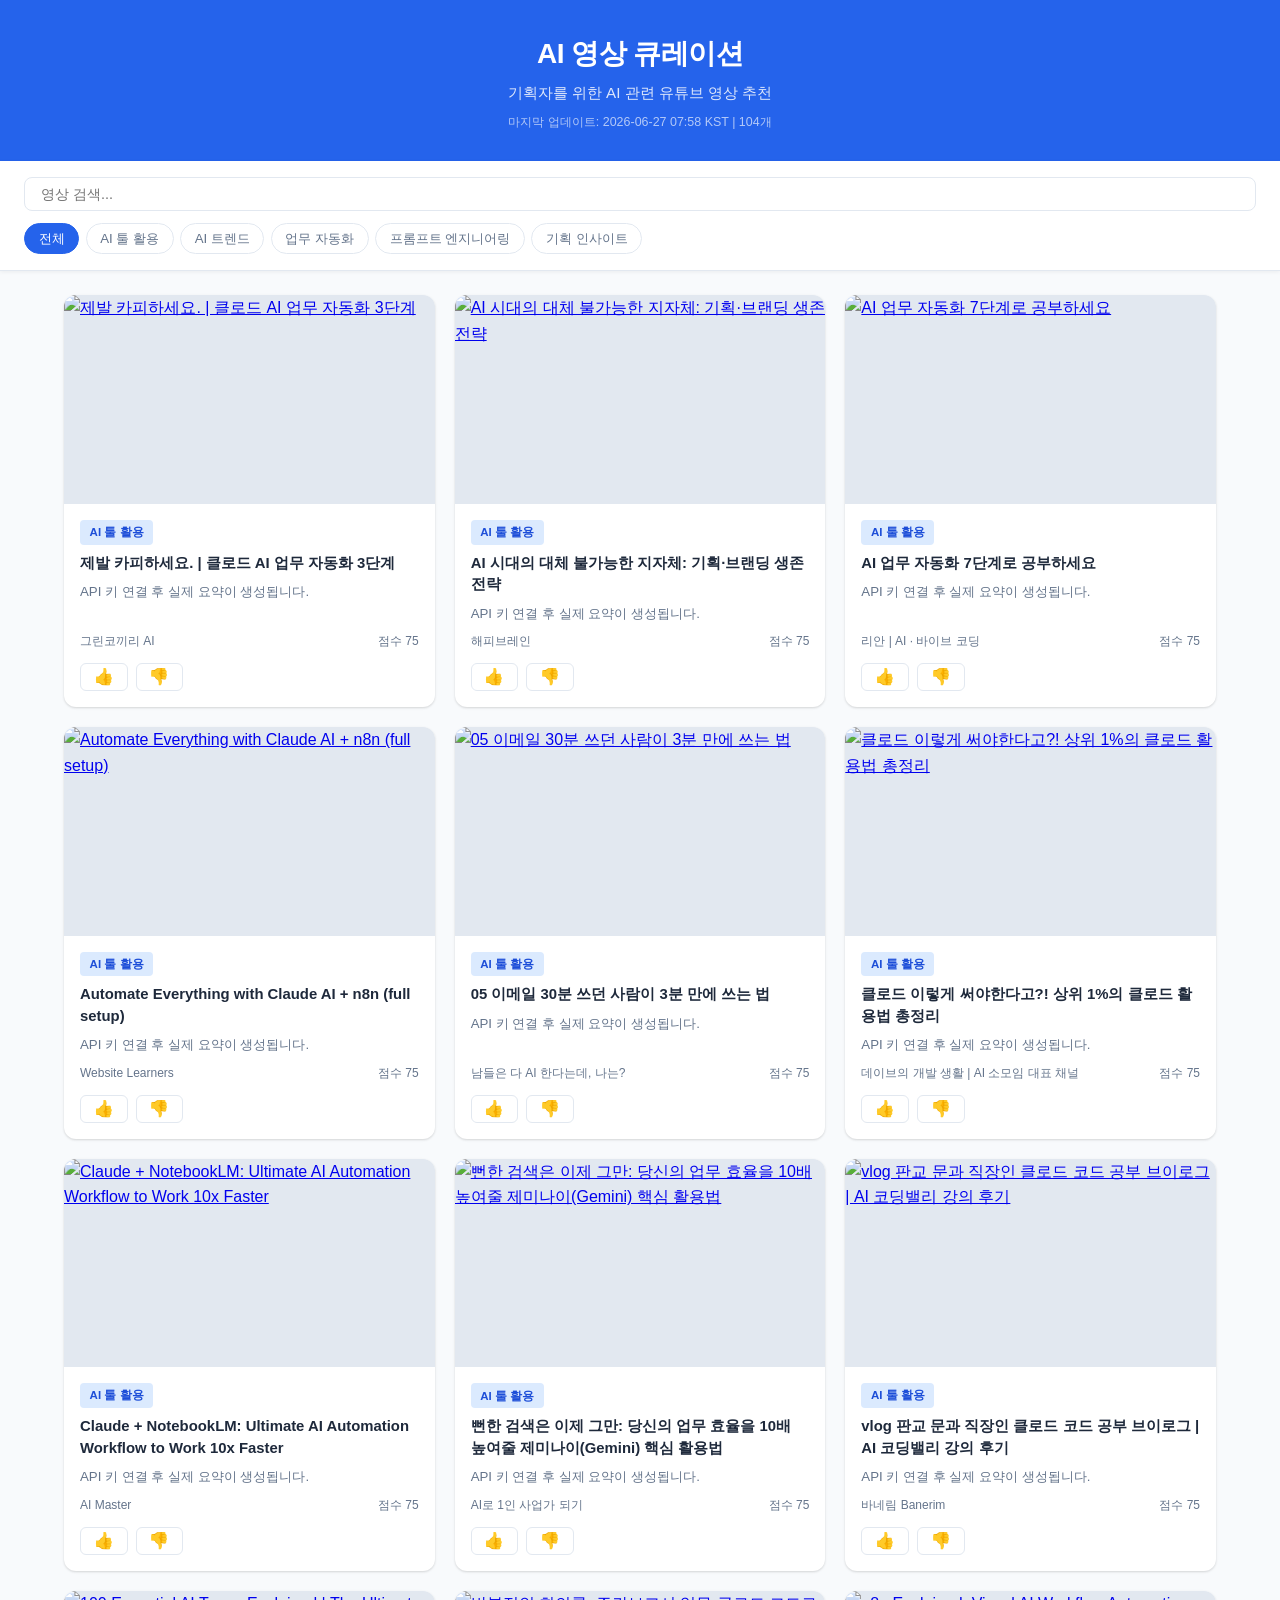
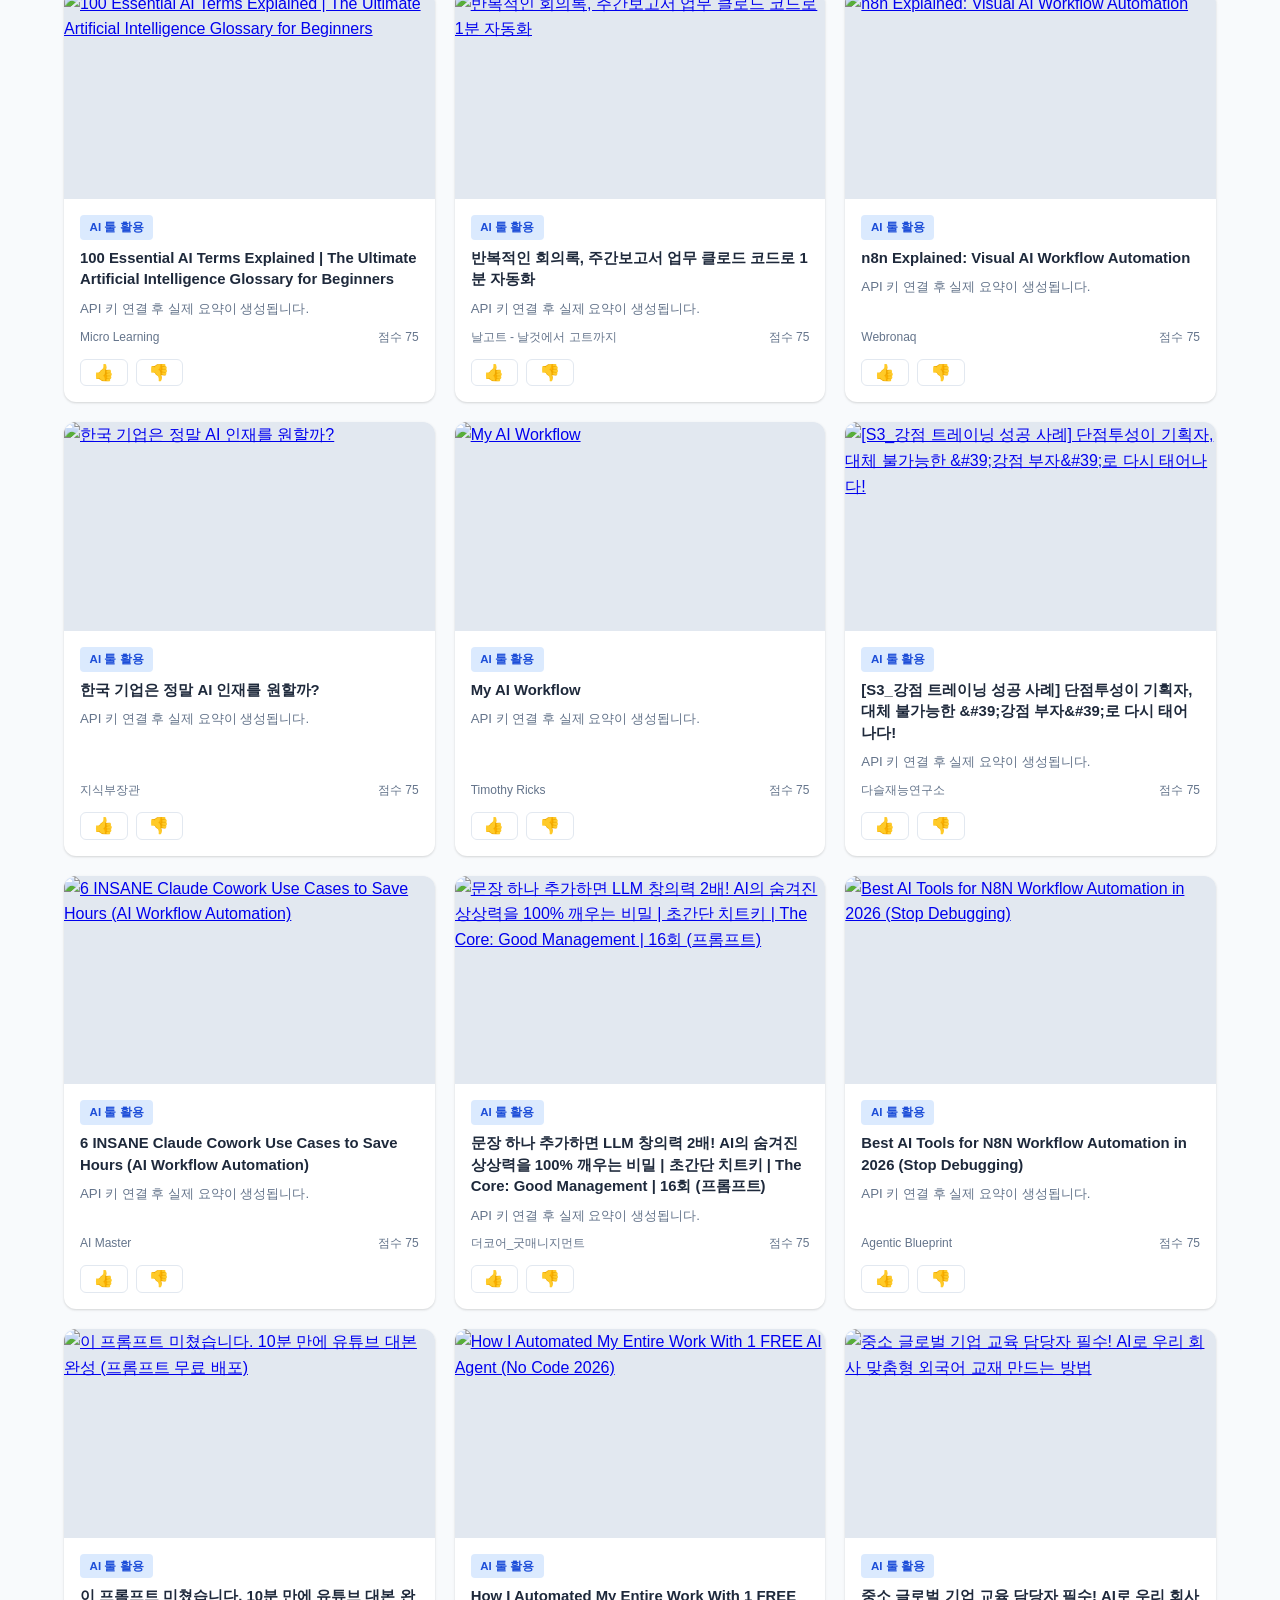
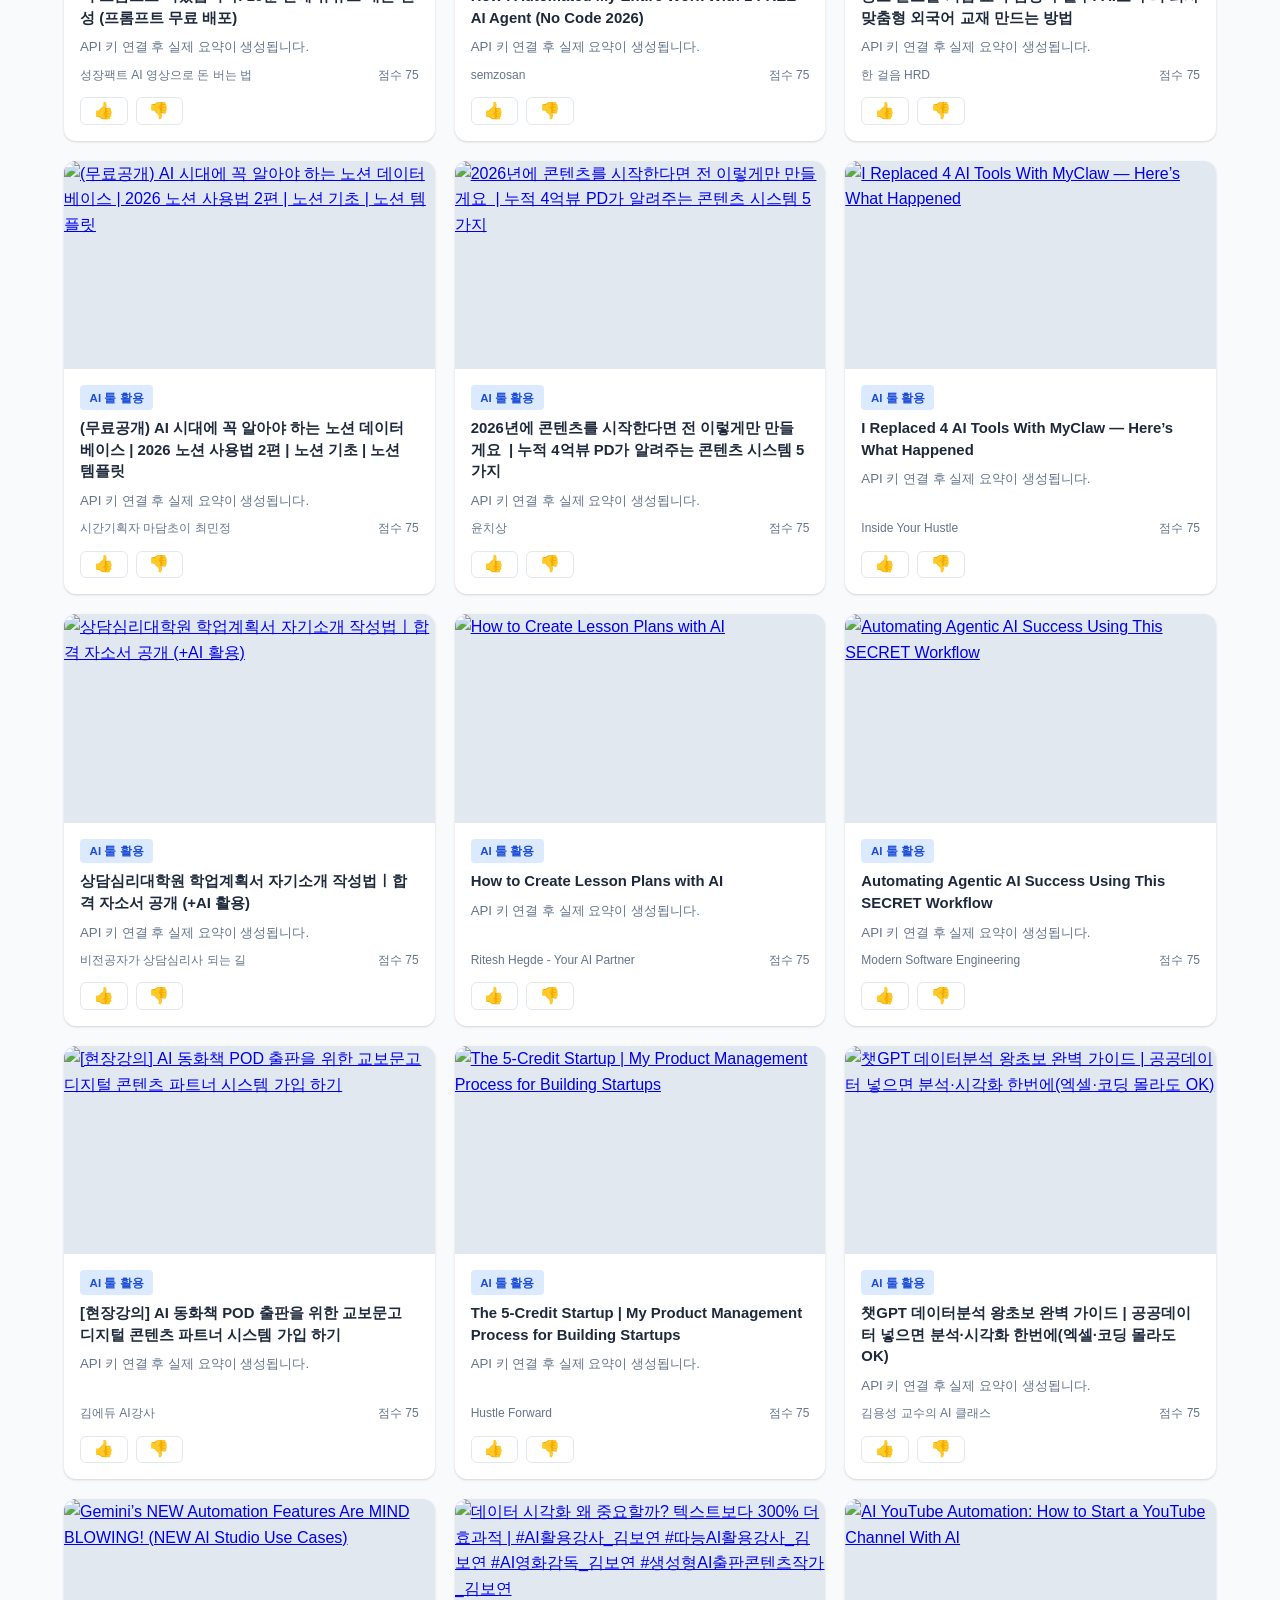
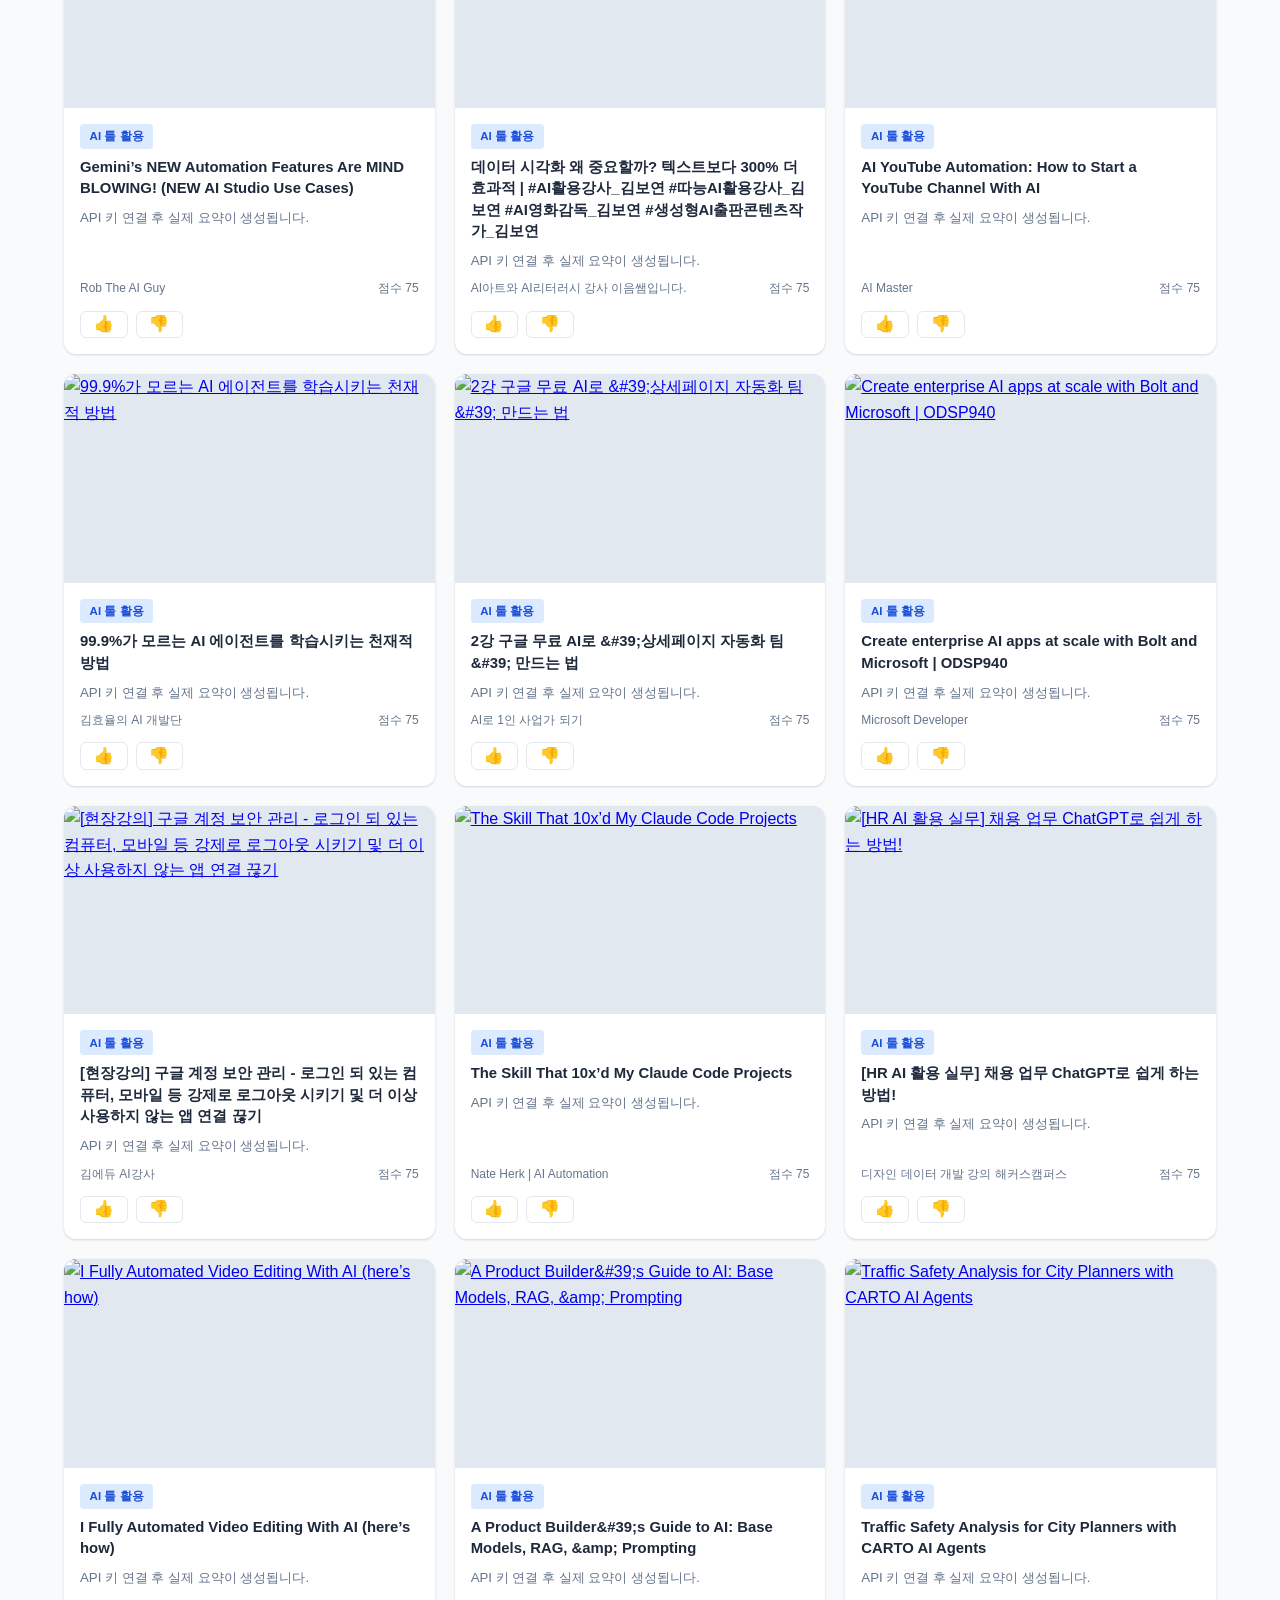
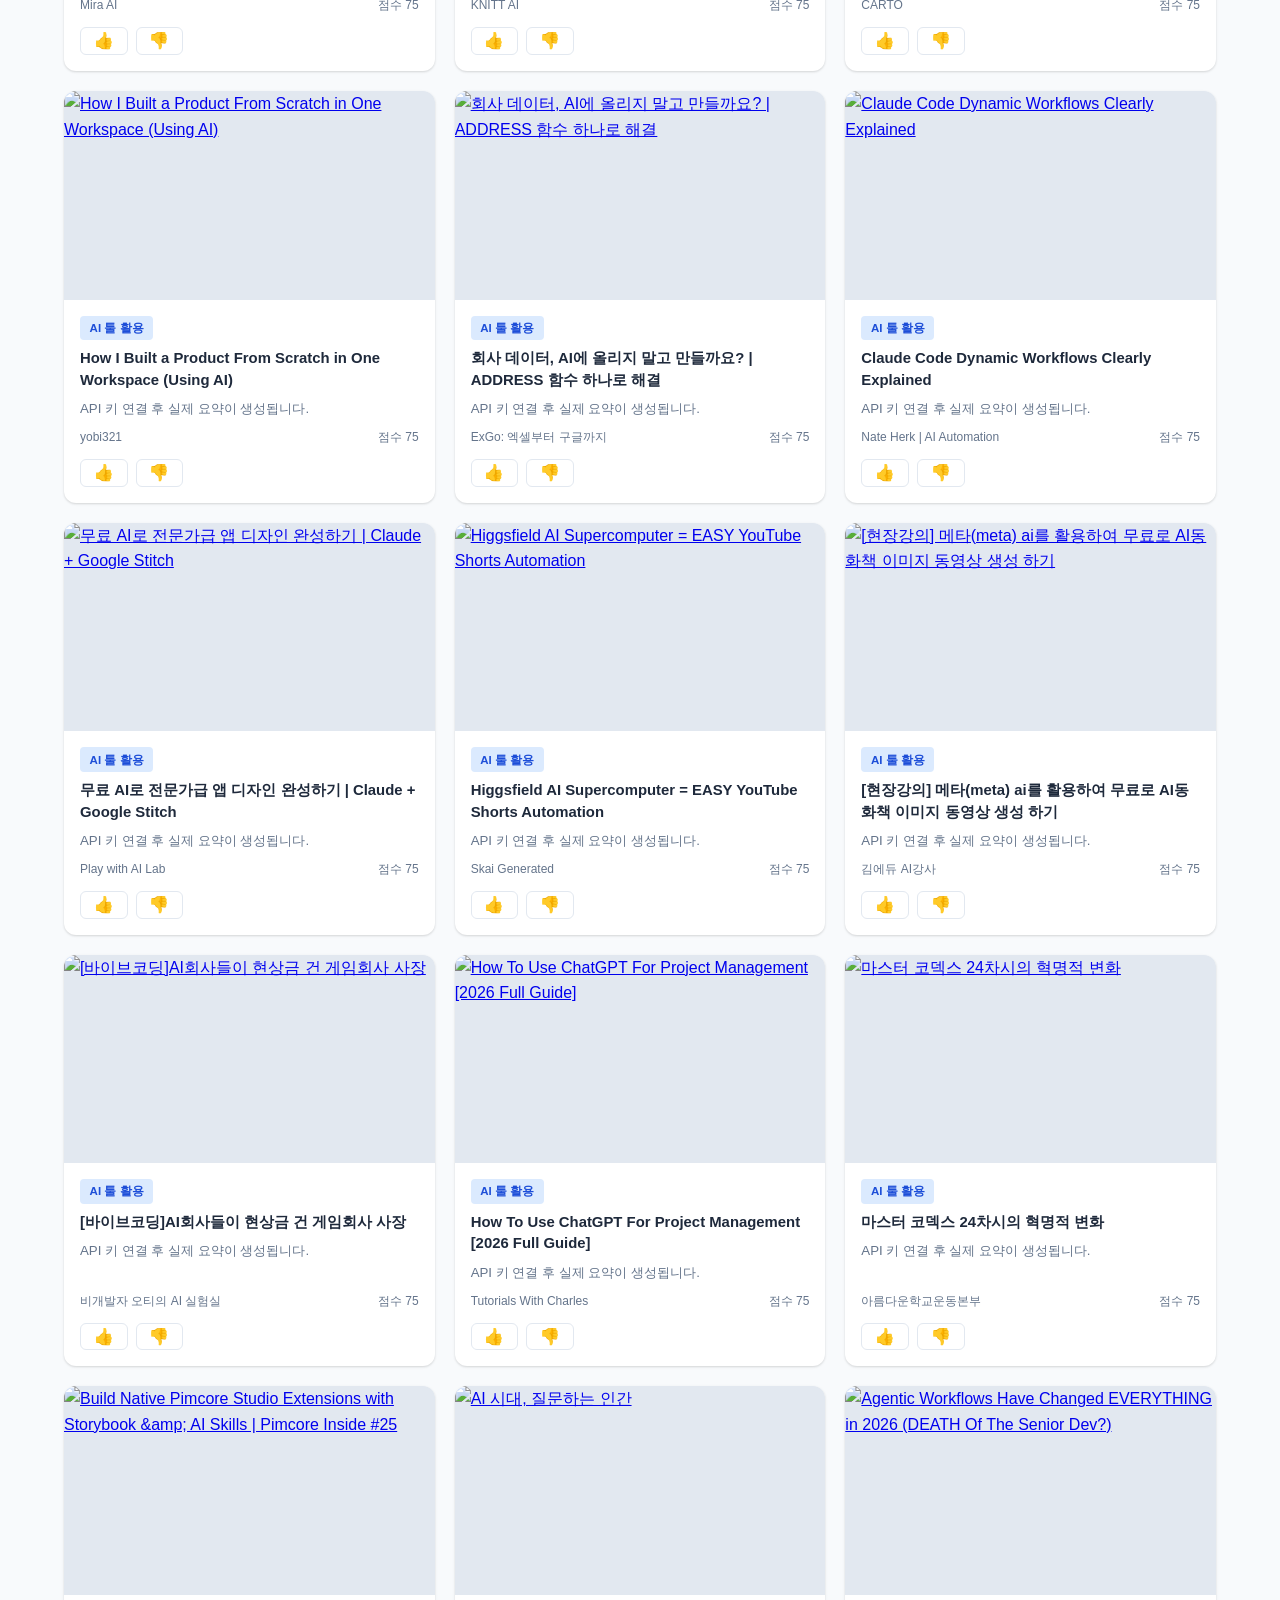
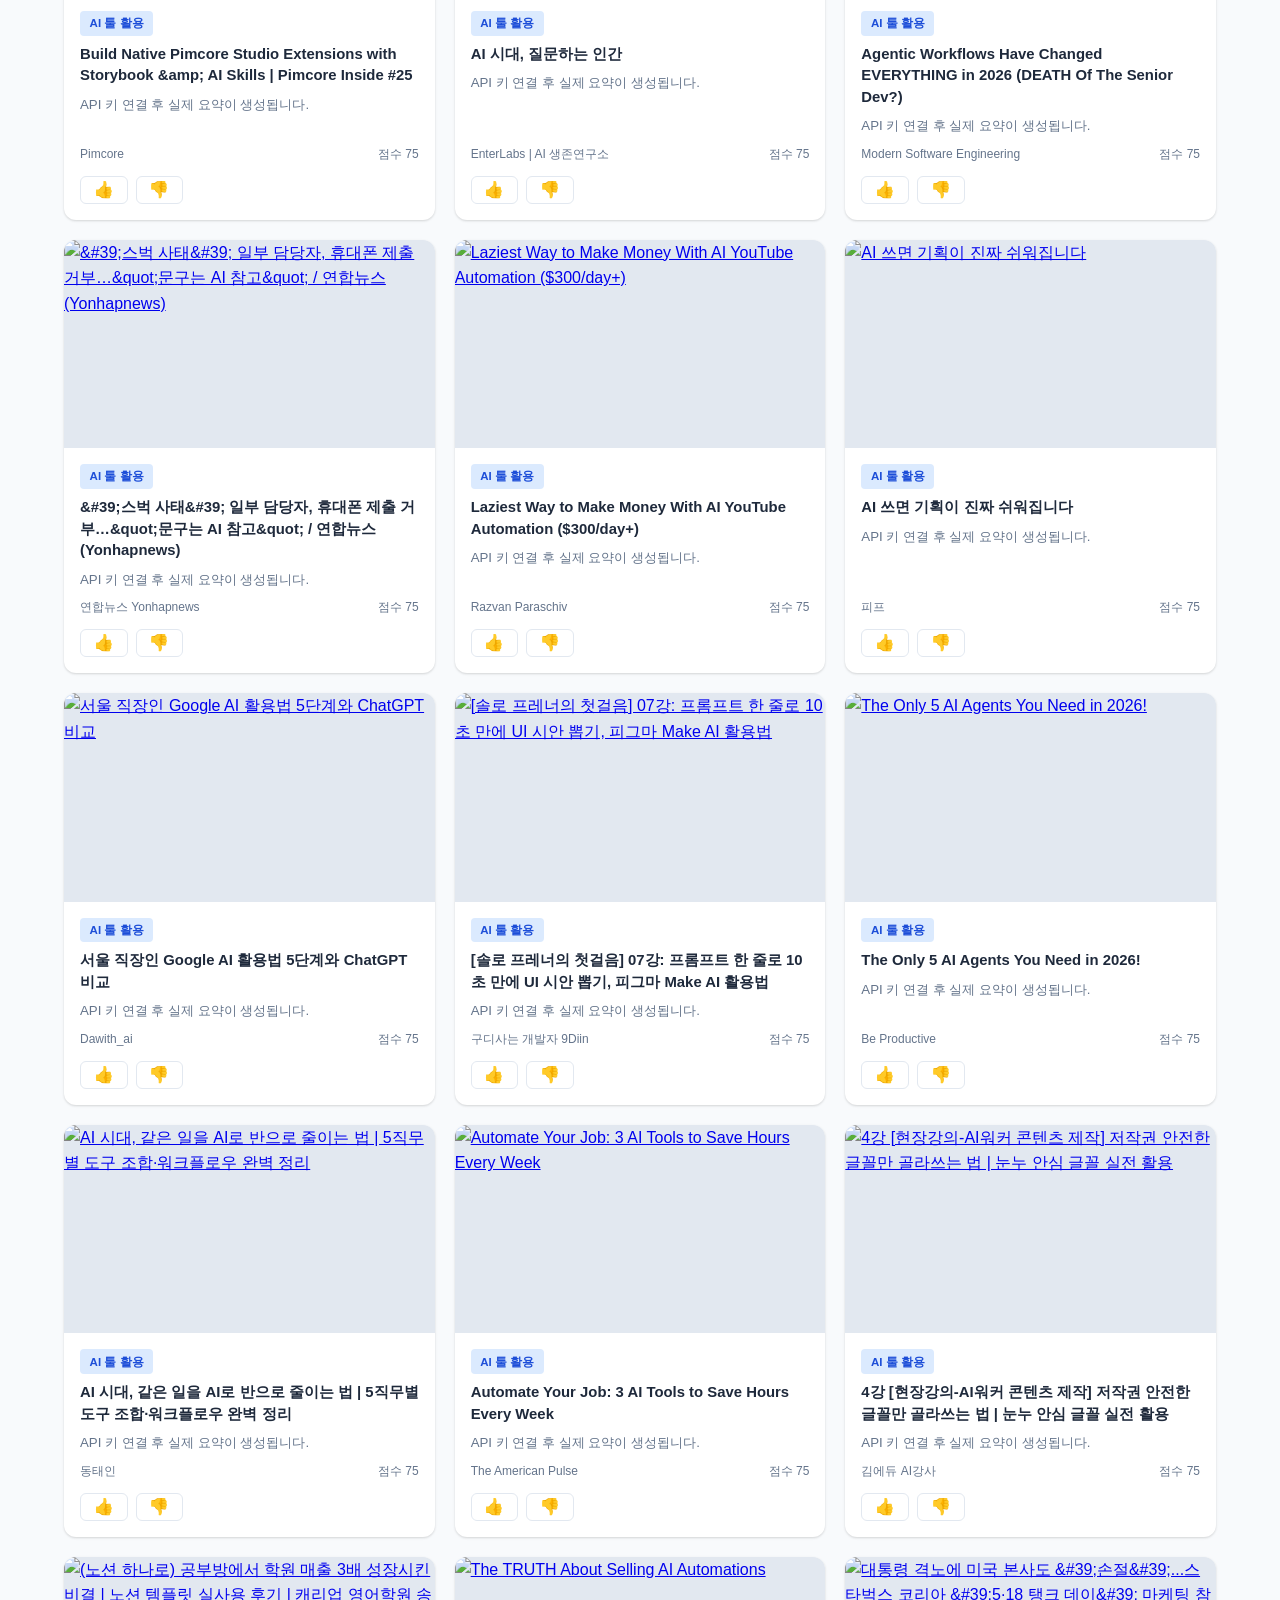
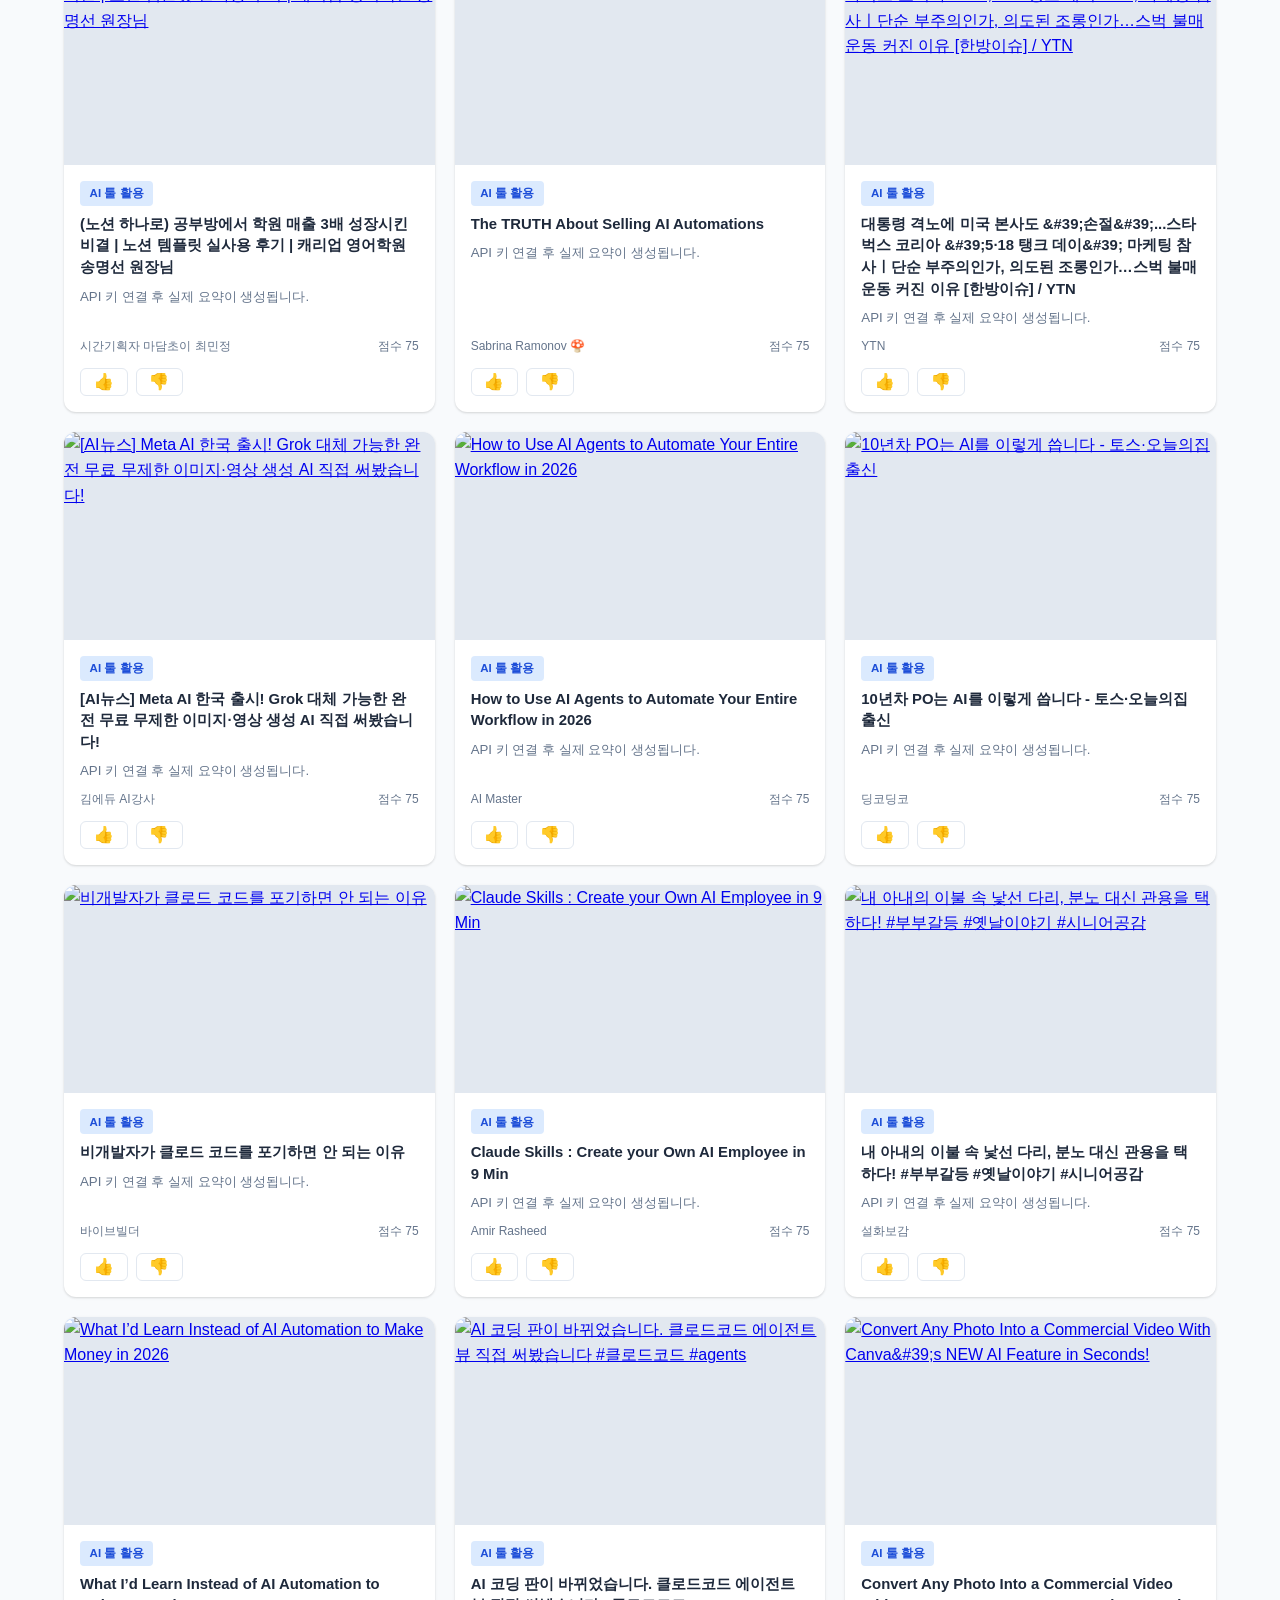
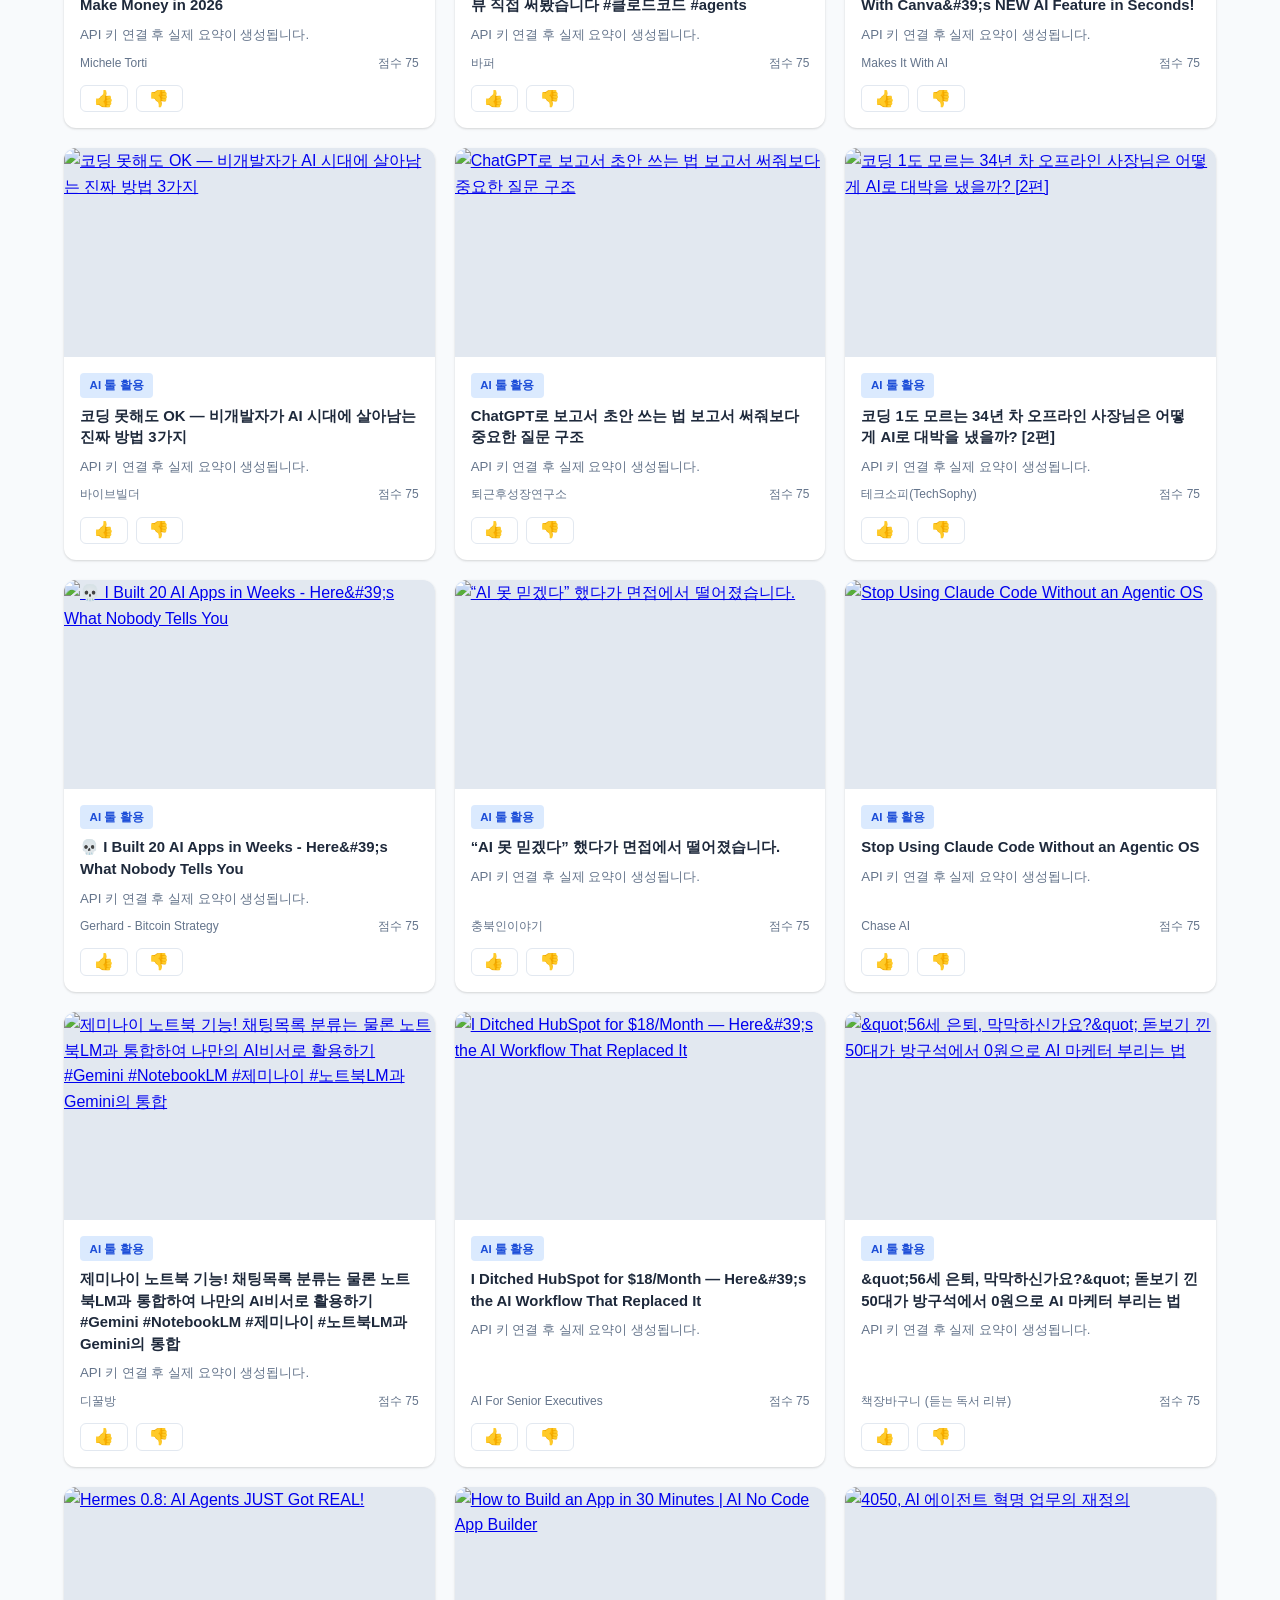
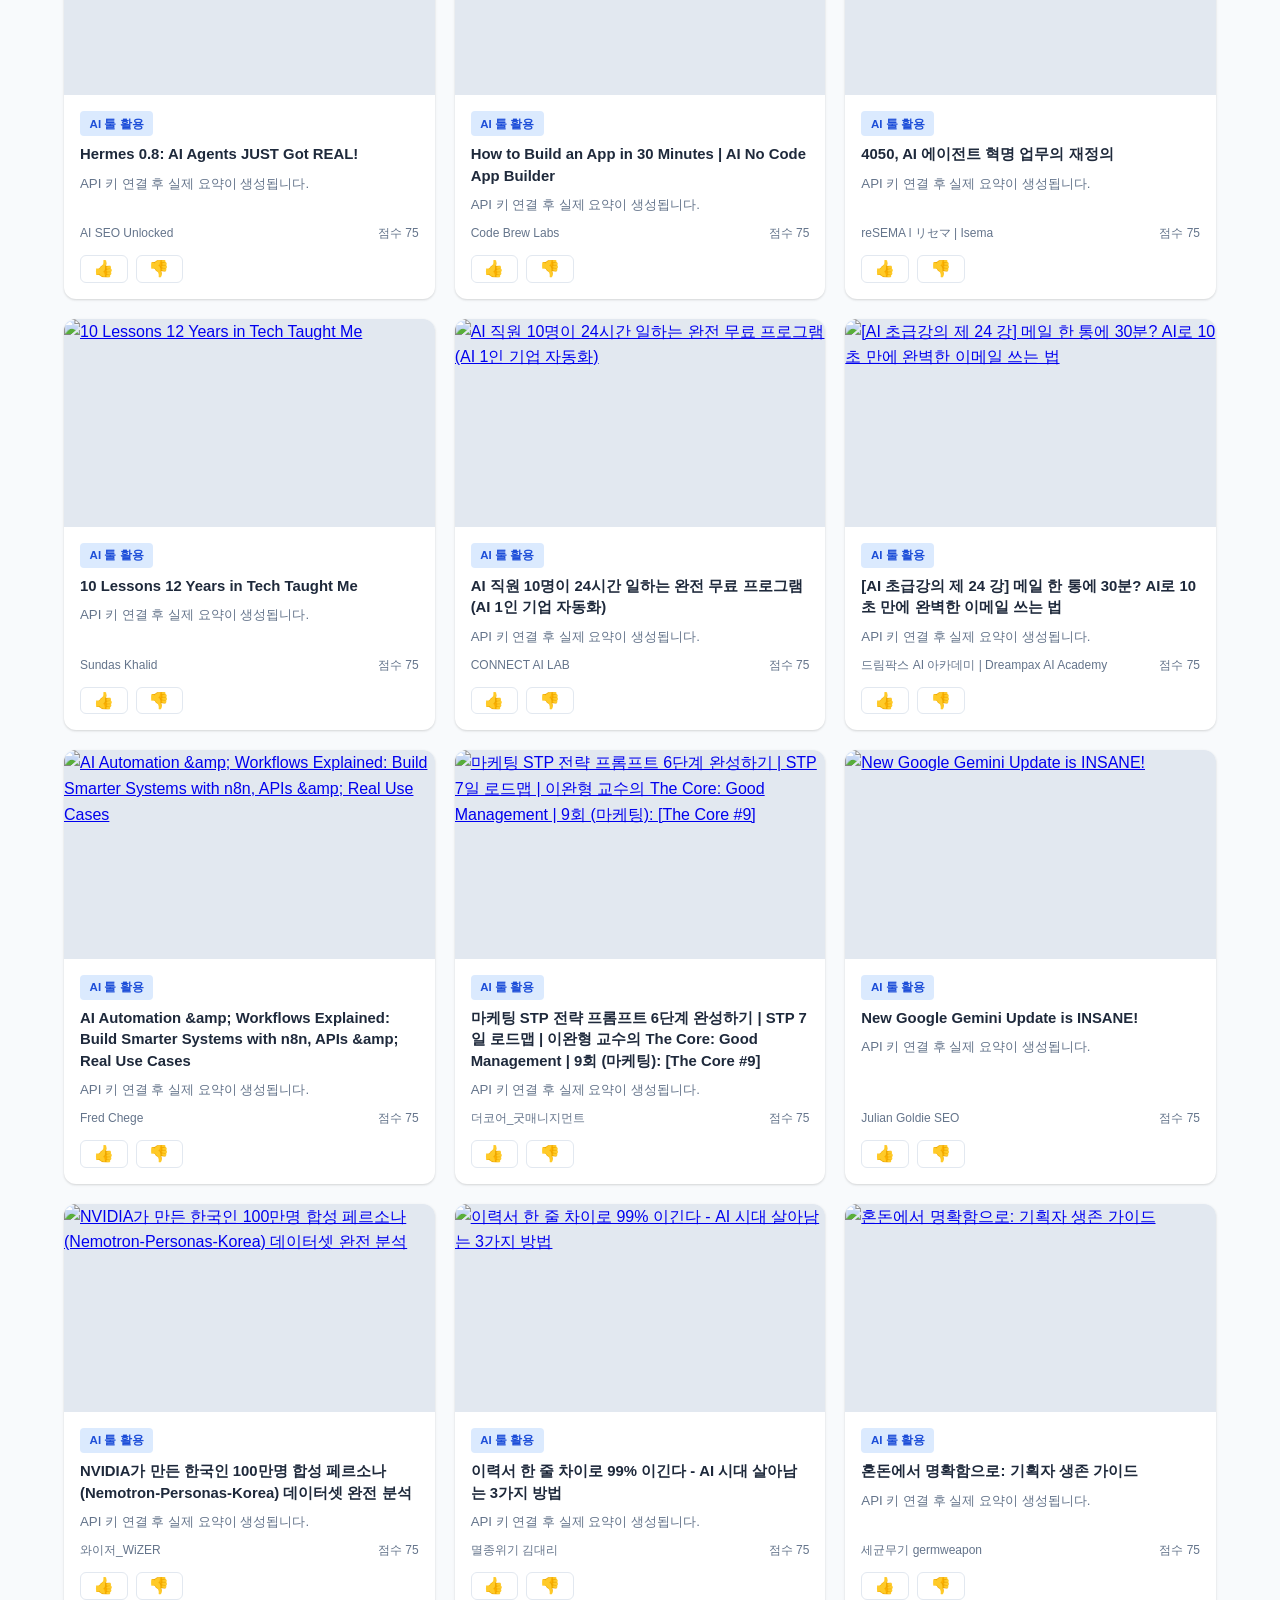
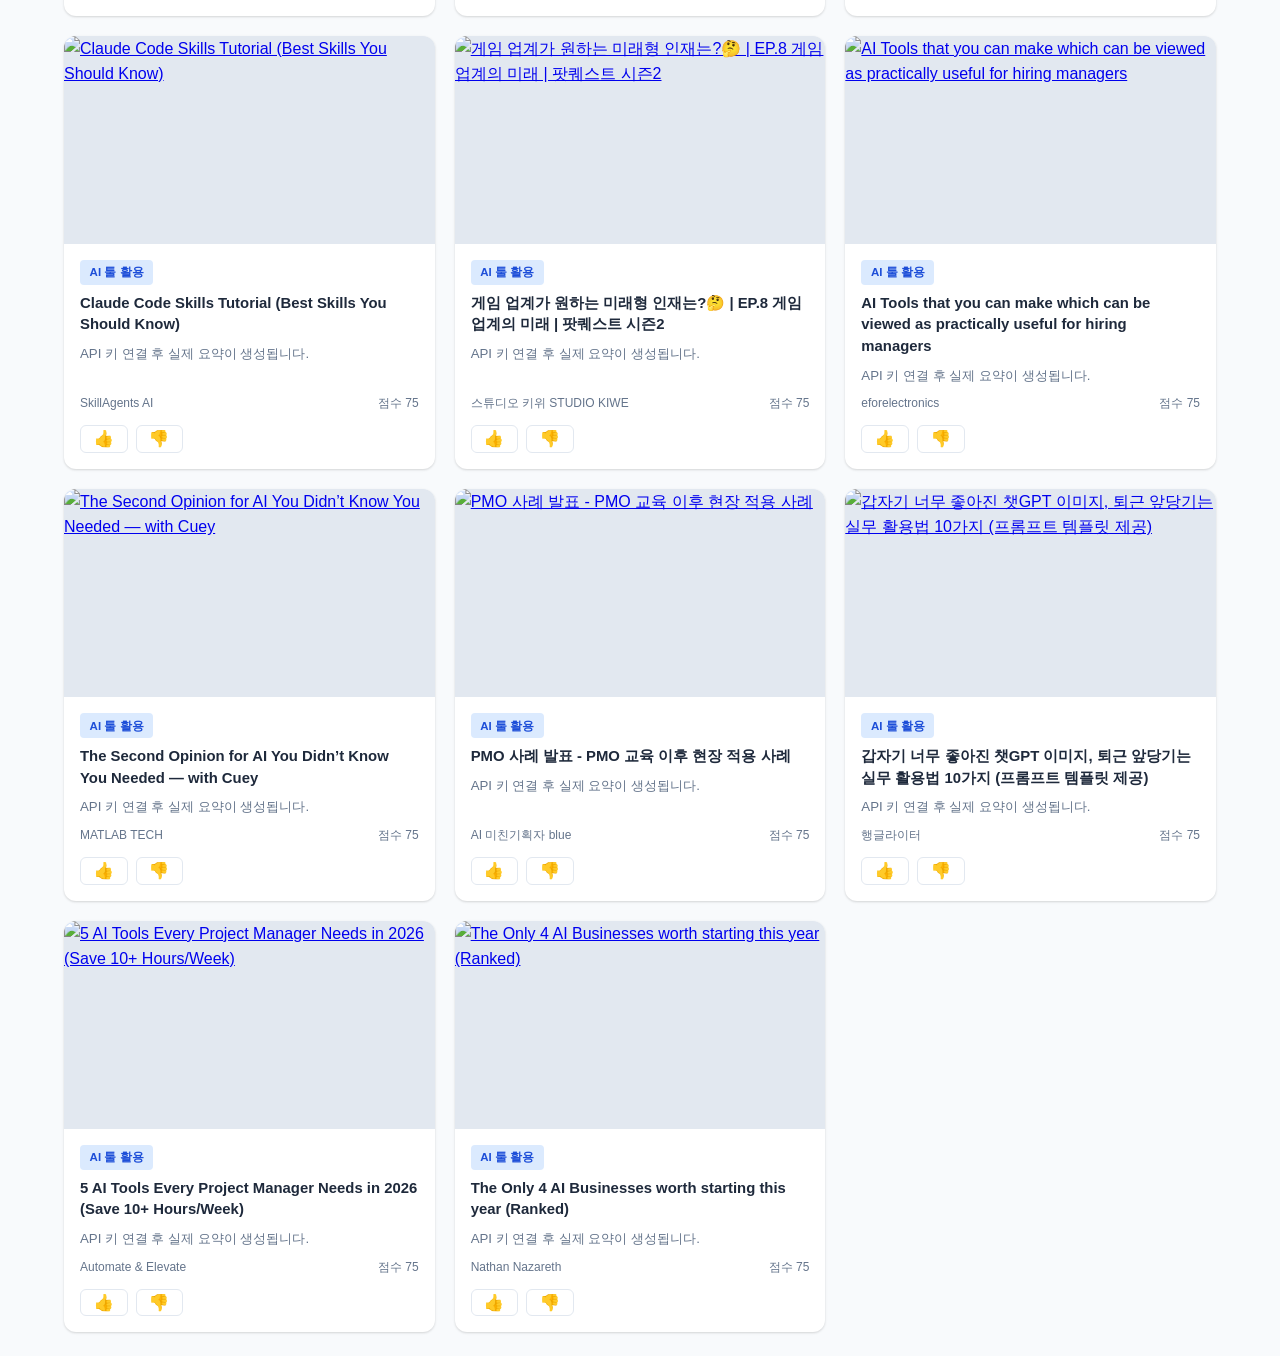
==== commit 1f415bb5: "Auto deploy: 2026-06-26 22:59 UTC" ====
--- a/categories/AI_툴_활용.html
+++ b/categories/AI_툴_활용.html
@@ -224,7 +224,7 @@
   <header>
     <h1><a href="../index.html" style="color:inherit;text-decoration:none">AI 영상 큐레이션</a></h1>
     <p class="subtitle">기획자를 위한 AI 관련 유튜브 영상 추천</p>
-    <p class="updated">마지막 업데이트: 2026-06-15 07:59 KST | 83개</p>
+    <p class="updated">마지막 업데이트: 2026-06-27 07:58 KST | 104개</p>
   </header>
   <nav class="filter-nav">
     <div class="search-box">
@@ -241,6 +241,384 @@
   </nav>
   <main>
     <div class="video-grid" id="video-grid">
+    <div class="video-card" data-category="AI 툴 활용" data-id="hLNn4mDhR9c">
+      <a href="https://youtube.com/watch?v=hLNn4mDhR9c" target="_blank" rel="noopener">
+        <img class="thumbnail" src="https://i.ytimg.com/vi/hLNn4mDhR9c/mqdefault.jpg" alt="제발 카피하세요. | 클로드 AI 업무 자동화 3단계" loading="lazy">
+      </a>
+      <div class="card-body">
+        <span class="category-tag">AI 툴 활용</span>
+        <h3><a href="https://youtube.com/watch?v=hLNn4mDhR9c" target="_blank" rel="noopener">제발 카피하세요. | 클로드 AI 업무 자동화 3단계</a></h3>
+        <p class="summary">API 키 연결 후 실제 요약이 생성됩니다.</p>
+        <div class="card-meta">
+          <span class="channel">그린코끼리 AI</span>
+          <span class="score">점수 75</span>
+        </div>
+        <div class="feedback-buttons">
+          <button class="btn-good" onclick="sendFeedback('hLNn4mDhR9c','GOOD')" title="유용해요">👍</button>
+          <button class="btn-bad" onclick="sendFeedback('hLNn4mDhR9c','BAD')" title="별로예요">👎</button>
+        </div>
+      </div>
+    </div>
+    <div class="video-card" data-category="AI 툴 활용" data-id="exEht-hxJ7o">
+      <a href="https://youtube.com/watch?v=exEht-hxJ7o" target="_blank" rel="noopener">
+        <img class="thumbnail" src="https://i.ytimg.com/vi/exEht-hxJ7o/mqdefault.jpg" alt="AI 시대의 대체 불가능한 지자체: 기획·브랜딩 생존 전략" loading="lazy">
+      </a>
+      <div class="card-body">
+        <span class="category-tag">AI 툴 활용</span>
+        <h3><a href="https://youtube.com/watch?v=exEht-hxJ7o" target="_blank" rel="noopener">AI 시대의 대체 불가능한 지자체: 기획·브랜딩 생존 전략</a></h3>
+        <p class="summary">API 키 연결 후 실제 요약이 생성됩니다.</p>
+        <div class="card-meta">
+          <span class="channel">해피브레인</span>
+          <span class="score">점수 75</span>
+        </div>
+        <div class="feedback-buttons">
+          <button class="btn-good" onclick="sendFeedback('exEht-hxJ7o','GOOD')" title="유용해요">👍</button>
+          <button class="btn-bad" onclick="sendFeedback('exEht-hxJ7o','BAD')" title="별로예요">👎</button>
+        </div>
+      </div>
+    </div>
+    <div class="video-card" data-category="AI 툴 활용" data-id="Wn8kHGrRMgI">
+      <a href="https://youtube.com/watch?v=Wn8kHGrRMgI" target="_blank" rel="noopener">
+        <img class="thumbnail" src="https://i.ytimg.com/vi/Wn8kHGrRMgI/mqdefault.jpg" alt="AI 업무 자동화 7단계로 공부하세요" loading="lazy">
+      </a>
+      <div class="card-body">
+        <span class="category-tag">AI 툴 활용</span>
+        <h3><a href="https://youtube.com/watch?v=Wn8kHGrRMgI" target="_blank" rel="noopener">AI 업무 자동화 7단계로 공부하세요</a></h3>
+        <p class="summary">API 키 연결 후 실제 요약이 생성됩니다.</p>
+        <div class="card-meta">
+          <span class="channel">리안 | AI · 바이브 코딩</span>
+          <span class="score">점수 75</span>
+        </div>
+        <div class="feedback-buttons">
+          <button class="btn-good" onclick="sendFeedback('Wn8kHGrRMgI','GOOD')" title="유용해요">👍</button>
+          <button class="btn-bad" onclick="sendFeedback('Wn8kHGrRMgI','BAD')" title="별로예요">👎</button>
+        </div>
+      </div>
+    </div>
+    <div class="video-card" data-category="AI 툴 활용" data-id="5aQYnNBC6NM">
+      <a href="https://youtube.com/watch?v=5aQYnNBC6NM" target="_blank" rel="noopener">
+        <img class="thumbnail" src="https://i.ytimg.com/vi/5aQYnNBC6NM/mqdefault.jpg" alt="Automate Everything with Claude AI + n8n (full setup)" loading="lazy">
+      </a>
+      <div class="card-body">
+        <span class="category-tag">AI 툴 활용</span>
+        <h3><a href="https://youtube.com/watch?v=5aQYnNBC6NM" target="_blank" rel="noopener">Automate Everything with Claude AI + n8n (full setup)</a></h3>
+        <p class="summary">API 키 연결 후 실제 요약이 생성됩니다.</p>
+        <div class="card-meta">
+          <span class="channel">Website Learners</span>
+          <span class="score">점수 75</span>
+        </div>
+        <div class="feedback-buttons">
+          <button class="btn-good" onclick="sendFeedback('5aQYnNBC6NM','GOOD')" title="유용해요">👍</button>
+          <button class="btn-bad" onclick="sendFeedback('5aQYnNBC6NM','BAD')" title="별로예요">👎</button>
+        </div>
+      </div>
+    </div>
+    <div class="video-card" data-category="AI 툴 활용" data-id="cV7tDOVbrJo">
+      <a href="https://youtube.com/watch?v=cV7tDOVbrJo" target="_blank" rel="noopener">
+        <img class="thumbnail" src="https://i.ytimg.com/vi/cV7tDOVbrJo/mqdefault.jpg" alt="05 이메일 30분 쓰던 사람이 3분 만에 쓰는 법" loading="lazy">
+      </a>
+      <div class="card-body">
+        <span class="category-tag">AI 툴 활용</span>
+        <h3><a href="https://youtube.com/watch?v=cV7tDOVbrJo" target="_blank" rel="noopener">05 이메일 30분 쓰던 사람이 3분 만에 쓰는 법</a></h3>
+        <p class="summary">API 키 연결 후 실제 요약이 생성됩니다.</p>
+        <div class="card-meta">
+          <span class="channel">남들은 다 AI 한다는데, 나는?</span>
+          <span class="score">점수 75</span>
+        </div>
+        <div class="feedback-buttons">
+          <button class="btn-good" onclick="sendFeedback('cV7tDOVbrJo','GOOD')" title="유용해요">👍</button>
+          <button class="btn-bad" onclick="sendFeedback('cV7tDOVbrJo','BAD')" title="별로예요">👎</button>
+        </div>
+      </div>
+    </div>
+    <div class="video-card" data-category="AI 툴 활용" data-id="oC9TrkkjGjc">
+      <a href="https://youtube.com/watch?v=oC9TrkkjGjc" target="_blank" rel="noopener">
+        <img class="thumbnail" src="https://i.ytimg.com/vi/oC9TrkkjGjc/mqdefault.jpg" alt="클로드 이렇게 써야한다고?! 상위 1%의 클로드 활용법 총정리" loading="lazy">
+      </a>
+      <div class="card-body">
+        <span class="category-tag">AI 툴 활용</span>
+        <h3><a href="https://youtube.com/watch?v=oC9TrkkjGjc" target="_blank" rel="noopener">클로드 이렇게 써야한다고?! 상위 1%의 클로드 활용법 총정리</a></h3>
+        <p class="summary">API 키 연결 후 실제 요약이 생성됩니다.</p>
+        <div class="card-meta">
+          <span class="channel">데이브의 개발 생활 | AI 소모임 대표 채널</span>
+          <span class="score">점수 75</span>
+        </div>
+        <div class="feedback-buttons">
+          <button class="btn-good" onclick="sendFeedback('oC9TrkkjGjc','GOOD')" title="유용해요">👍</button>
+          <button class="btn-bad" onclick="sendFeedback('oC9TrkkjGjc','BAD')" title="별로예요">👎</button>
+        </div>
+      </div>
+    </div>
+    <div class="video-card" data-category="AI 툴 활용" data-id="8tOfGkddPNM">
+      <a href="https://youtube.com/watch?v=8tOfGkddPNM" target="_blank" rel="noopener">
+        <img class="thumbnail" src="https://i.ytimg.com/vi/8tOfGkddPNM/mqdefault.jpg" alt="Claude + NotebookLM: Ultimate AI Automation Workflow to Work 10x Faster" loading="lazy">
+      </a>
+      <div class="card-body">
+        <span class="category-tag">AI 툴 활용</span>
+        <h3><a href="https://youtube.com/watch?v=8tOfGkddPNM" target="_blank" rel="noopener">Claude + NotebookLM: Ultimate AI Automation Workflow to Work 10x Faster</a></h3>
+        <p class="summary">API 키 연결 후 실제 요약이 생성됩니다.</p>
+        <div class="card-meta">
+          <span class="channel">AI Master</span>
+          <span class="score">점수 75</span>
+        </div>
+        <div class="feedback-buttons">
+          <button class="btn-good" onclick="sendFeedback('8tOfGkddPNM','GOOD')" title="유용해요">👍</button>
+          <button class="btn-bad" onclick="sendFeedback('8tOfGkddPNM','BAD')" title="별로예요">👎</button>
+        </div>
+      </div>
+    </div>
+    <div class="video-card" data-category="AI 툴 활용" data-id="_BDFxGEr23E">
+      <a href="https://youtube.com/watch?v=_BDFxGEr23E" target="_blank" rel="noopener">
+        <img class="thumbnail" src="https://i.ytimg.com/vi/_BDFxGEr23E/mqdefault.jpg" alt="뻔한 검색은 이제 그만: 당신의 업무 효율을 10배 높여줄 제미나이(Gemini) 핵심 활용법" loading="lazy">
+      </a>
+      <div class="card-body">
+        <span class="category-tag">AI 툴 활용</span>
+        <h3><a href="https://youtube.com/watch?v=_BDFxGEr23E" target="_blank" rel="noopener">뻔한 검색은 이제 그만: 당신의 업무 효율을 10배 높여줄 제미나이(Gemini) 핵심 활용법</a></h3>
+        <p class="summary">API 키 연결 후 실제 요약이 생성됩니다.</p>
+        <div class="card-meta">
+          <span class="channel">AI로 1인 사업가 되기</span>
+          <span class="score">점수 75</span>
+        </div>
+        <div class="feedback-buttons">
+          <button class="btn-good" onclick="sendFeedback('_BDFxGEr23E','GOOD')" title="유용해요">👍</button>
+          <button class="btn-bad" onclick="sendFeedback('_BDFxGEr23E','BAD')" title="별로예요">👎</button>
+        </div>
+      </div>
+    </div>
+    <div class="video-card" data-category="AI 툴 활용" data-id="odC_LruRq8s">
+      <a href="https://youtube.com/watch?v=odC_LruRq8s" target="_blank" rel="noopener">
+        <img class="thumbnail" src="https://i.ytimg.com/vi/odC_LruRq8s/mqdefault.jpg" alt="vlog 판교 문과 직장인 클로드 코드 공부 브이로그 | AI 코딩밸리 강의 후기" loading="lazy">
+      </a>
+      <div class="card-body">
+        <span class="category-tag">AI 툴 활용</span>
+        <h3><a href="https://youtube.com/watch?v=odC_LruRq8s" target="_blank" rel="noopener">vlog 판교 문과 직장인 클로드 코드 공부 브이로그 | AI 코딩밸리 강의 후기</a></h3>
+        <p class="summary">API 키 연결 후 실제 요약이 생성됩니다.</p>
+        <div class="card-meta">
+          <span class="channel">바네림 Banerim</span>
+          <span class="score">점수 75</span>
+        </div>
+        <div class="feedback-buttons">
+          <button class="btn-good" onclick="sendFeedback('odC_LruRq8s','GOOD')" title="유용해요">👍</button>
+          <button class="btn-bad" onclick="sendFeedback('odC_LruRq8s','BAD')" title="별로예요">👎</button>
+        </div>
+      </div>
+    </div>
+    <div class="video-card" data-category="AI 툴 활용" data-id="9Ibo7oYPbg8">
+      <a href="https://youtube.com/watch?v=9Ibo7oYPbg8" target="_blank" rel="noopener">
+        <img class="thumbnail" src="https://i.ytimg.com/vi/9Ibo7oYPbg8/mqdefault.jpg" alt="100 Essential AI Terms Explained | The Ultimate Artificial Intelligence Glossary for Beginners" loading="lazy">
+      </a>
+      <div class="card-body">
+        <span class="category-tag">AI 툴 활용</span>
+        <h3><a href="https://youtube.com/watch?v=9Ibo7oYPbg8" target="_blank" rel="noopener">100 Essential AI Terms Explained | The Ultimate Artificial Intelligence Glossary for Beginners</a></h3>
+        <p class="summary">API 키 연결 후 실제 요약이 생성됩니다.</p>
+        <div class="card-meta">
+          <span class="channel">Micro Learning</span>
+          <span class="score">점수 75</span>
+        </div>
+        <div class="feedback-buttons">
+          <button class="btn-good" onclick="sendFeedback('9Ibo7oYPbg8','GOOD')" title="유용해요">👍</button>
+          <button class="btn-bad" onclick="sendFeedback('9Ibo7oYPbg8','BAD')" title="별로예요">👎</button>
+        </div>
+      </div>
+    </div>
+    <div class="video-card" data-category="AI 툴 활용" data-id="PH7Xn_gEWmA">
+      <a href="https://youtube.com/watch?v=PH7Xn_gEWmA" target="_blank" rel="noopener">
+        <img class="thumbnail" src="https://i.ytimg.com/vi/PH7Xn_gEWmA/mqdefault.jpg" alt="반복적인 회의록, 주간보고서 업무 클로드 코드로 1분 자동화" loading="lazy">
+      </a>
+      <div class="card-body">
+        <span class="category-tag">AI 툴 활용</span>
+        <h3><a href="https://youtube.com/watch?v=PH7Xn_gEWmA" target="_blank" rel="noopener">반복적인 회의록, 주간보고서 업무 클로드 코드로 1분 자동화</a></h3>
+        <p class="summary">API 키 연결 후 실제 요약이 생성됩니다.</p>
+        <div class="card-meta">
+          <span class="channel">날고트 - 날것에서 고트까지</span>
+          <span class="score">점수 75</span>
+        </div>
+        <div class="feedback-buttons">
+          <button class="btn-good" onclick="sendFeedback('PH7Xn_gEWmA','GOOD')" title="유용해요">👍</button>
+          <button class="btn-bad" onclick="sendFeedback('PH7Xn_gEWmA','BAD')" title="별로예요">👎</button>
+        </div>
+      </div>
+    </div>
+    <div class="video-card" data-category="AI 툴 활용" data-id="R_8P-s-_f74">
+      <a href="https://youtube.com/watch?v=R_8P-s-_f74" target="_blank" rel="noopener">
+        <img class="thumbnail" src="https://i.ytimg.com/vi/R_8P-s-_f74/mqdefault.jpg" alt="n8n Explained: Visual AI Workflow Automation" loading="lazy">
+      </a>
+      <div class="card-body">
+        <span class="category-tag">AI 툴 활용</span>
+        <h3><a href="https://youtube.com/watch?v=R_8P-s-_f74" target="_blank" rel="noopener">n8n Explained: Visual AI Workflow Automation</a></h3>
+        <p class="summary">API 키 연결 후 실제 요약이 생성됩니다.</p>
+        <div class="card-meta">
+          <span class="channel">Webronaq</span>
+          <span class="score">점수 75</span>
+        </div>
+        <div class="feedback-buttons">
+          <button class="btn-good" onclick="sendFeedback('R_8P-s-_f74','GOOD')" title="유용해요">👍</button>
+          <button class="btn-bad" onclick="sendFeedback('R_8P-s-_f74','BAD')" title="별로예요">👎</button>
+        </div>
+      </div>
+    </div>
+    <div class="video-card" data-category="AI 툴 활용" data-id="X0I51tJ9Chw">
+      <a href="https://youtube.com/watch?v=X0I51tJ9Chw" target="_blank" rel="noopener">
+        <img class="thumbnail" src="https://i.ytimg.com/vi/X0I51tJ9Chw/mqdefault.jpg" alt="한국 기업은 정말 AI 인재를 원할까?" loading="lazy">
+      </a>
+      <div class="card-body">
+        <span class="category-tag">AI 툴 활용</span>
+        <h3><a href="https://youtube.com/watch?v=X0I51tJ9Chw" target="_blank" rel="noopener">한국 기업은 정말 AI 인재를 원할까?</a></h3>
+        <p class="summary">API 키 연결 후 실제 요약이 생성됩니다.</p>
+        <div class="card-meta">
+          <span class="channel">지식부장관</span>
+          <span class="score">점수 75</span>
+        </div>
+        <div class="feedback-buttons">
+          <button class="btn-good" onclick="sendFeedback('X0I51tJ9Chw','GOOD')" title="유용해요">👍</button>
+          <button class="btn-bad" onclick="sendFeedback('X0I51tJ9Chw','BAD')" title="별로예요">👎</button>
+        </div>
+      </div>
+    </div>
+    <div class="video-card" data-category="AI 툴 활용" data-id="Ae42g1lo418">
+      <a href="https://youtube.com/watch?v=Ae42g1lo418" target="_blank" rel="noopener">
+        <img class="thumbnail" src="https://i.ytimg.com/vi/Ae42g1lo418/mqdefault.jpg" alt="My AI Workflow" loading="lazy">
+      </a>
+      <div class="card-body">
+        <span class="category-tag">AI 툴 활용</span>
+        <h3><a href="https://youtube.com/watch?v=Ae42g1lo418" target="_blank" rel="noopener">My AI Workflow</a></h3>
+        <p class="summary">API 키 연결 후 실제 요약이 생성됩니다.</p>
+        <div class="card-meta">
+          <span class="channel">Timothy Ricks</span>
+          <span class="score">점수 75</span>
+        </div>
+        <div class="feedback-buttons">
+          <button class="btn-good" onclick="sendFeedback('Ae42g1lo418','GOOD')" title="유용해요">👍</button>
+          <button class="btn-bad" onclick="sendFeedback('Ae42g1lo418','BAD')" title="별로예요">👎</button>
+        </div>
+      </div>
+    </div>
+    <div class="video-card" data-category="AI 툴 활용" data-id="ox92-nxycd4">
+      <a href="https://youtube.com/watch?v=ox92-nxycd4" target="_blank" rel="noopener">
+        <img class="thumbnail" src="https://i.ytimg.com/vi/ox92-nxycd4/mqdefault.jpg" alt="[S3_강점 트레이닝 성공 사례] 단점투성이 기획자, 대체 불가능한 &amp;#39;강점 부자&amp;#39;로 다시 태어나다!" loading="lazy">
+      </a>
+      <div class="card-body">
+        <span class="category-tag">AI 툴 활용</span>
+        <h3><a href="https://youtube.com/watch?v=ox92-nxycd4" target="_blank" rel="noopener">[S3_강점 트레이닝 성공 사례] 단점투성이 기획자, 대체 불가능한 &amp;#39;강점 부자&amp;#39;로 다시 태어나다!</a></h3>
+        <p class="summary">API 키 연결 후 실제 요약이 생성됩니다.</p>
+        <div class="card-meta">
+          <span class="channel">다슬재능연구소</span>
+          <span class="score">점수 75</span>
+        </div>
+        <div class="feedback-buttons">
+          <button class="btn-good" onclick="sendFeedback('ox92-nxycd4','GOOD')" title="유용해요">👍</button>
+          <button class="btn-bad" onclick="sendFeedback('ox92-nxycd4','BAD')" title="별로예요">👎</button>
+        </div>
+      </div>
+    </div>
+    <div class="video-card" data-category="AI 툴 활용" data-id="skU1-k7_wWE">
+      <a href="https://youtube.com/watch?v=skU1-k7_wWE" target="_blank" rel="noopener">
+        <img class="thumbnail" src="https://i.ytimg.com/vi/skU1-k7_wWE/mqdefault.jpg" alt="6 INSANE Claude Cowork Use Cases to Save Hours (AI Workflow Automation)" loading="lazy">
+      </a>
+      <div class="card-body">
+        <span class="category-tag">AI 툴 활용</span>
+        <h3><a href="https://youtube.com/watch?v=skU1-k7_wWE" target="_blank" rel="noopener">6 INSANE Claude Cowork Use Cases to Save Hours (AI Workflow Automation)</a></h3>
+        <p class="summary">API 키 연결 후 실제 요약이 생성됩니다.</p>
+        <div class="card-meta">
+          <span class="channel">AI Master</span>
+          <span class="score">점수 75</span>
+        </div>
+        <div class="feedback-buttons">
+          <button class="btn-good" onclick="sendFeedback('skU1-k7_wWE','GOOD')" title="유용해요">👍</button>
+          <button class="btn-bad" onclick="sendFeedback('skU1-k7_wWE','BAD')" title="별로예요">👎</button>
+        </div>
+      </div>
+    </div>
+    <div class="video-card" data-category="AI 툴 활용" data-id="8EbZvKdhtxs">
+      <a href="https://youtube.com/watch?v=8EbZvKdhtxs" target="_blank" rel="noopener">
+        <img class="thumbnail" src="https://i.ytimg.com/vi/8EbZvKdhtxs/mqdefault.jpg" alt="문장 하나 추가하면 LLM 창의력 2배! AI의 숨겨진 상상력을 100% 깨우는 비밀 | 초간단 치트키 | The Core: Good Management | 16회 (프롬프트)" loading="lazy">
+      </a>
+      <div class="card-body">
+        <span class="category-tag">AI 툴 활용</span>
+        <h3><a href="https://youtube.com/watch?v=8EbZvKdhtxs" target="_blank" rel="noopener">문장 하나 추가하면 LLM 창의력 2배! AI의 숨겨진 상상력을 100% 깨우는 비밀 | 초간단 치트키 | The Core: Good Management | 16회 (프롬프트)</a></h3>
+        <p class="summary">API 키 연결 후 실제 요약이 생성됩니다.</p>
+        <div class="card-meta">
+          <span class="channel">더코어_굿매니지먼트</span>
+          <span class="score">점수 75</span>
+        </div>
+        <div class="feedback-buttons">
+          <button class="btn-good" onclick="sendFeedback('8EbZvKdhtxs','GOOD')" title="유용해요">👍</button>
+          <button class="btn-bad" onclick="sendFeedback('8EbZvKdhtxs','BAD')" title="별로예요">👎</button>
+        </div>
+      </div>
+    </div>
+    <div class="video-card" data-category="AI 툴 활용" data-id="POaruXcGA84">
+      <a href="https://youtube.com/watch?v=POaruXcGA84" target="_blank" rel="noopener">
+        <img class="thumbnail" src="https://i.ytimg.com/vi/POaruXcGA84/mqdefault.jpg" alt="Best AI Tools for N8N Workflow Automation in 2026 (Stop Debugging)" loading="lazy">
+      </a>
+      <div class="card-body">
+        <span class="category-tag">AI 툴 활용</span>
+        <h3><a href="https://youtube.com/watch?v=POaruXcGA84" target="_blank" rel="noopener">Best AI Tools for N8N Workflow Automation in 2026 (Stop Debugging)</a></h3>
+        <p class="summary">API 키 연결 후 실제 요약이 생성됩니다.</p>
+        <div class="card-meta">
+          <span class="channel">Agentic Blueprint</span>
+          <span class="score">점수 75</span>
+        </div>
+        <div class="feedback-buttons">
+          <button class="btn-good" onclick="sendFeedback('POaruXcGA84','GOOD')" title="유용해요">👍</button>
+          <button class="btn-bad" onclick="sendFeedback('POaruXcGA84','BAD')" title="별로예요">👎</button>
+        </div>
+      </div>
+    </div>
+    <div class="video-card" data-category="AI 툴 활용" data-id="dKPDStIutdY">
+      <a href="https://youtube.com/watch?v=dKPDStIutdY" target="_blank" rel="noopener">
+        <img class="thumbnail" src="https://i.ytimg.com/vi/dKPDStIutdY/mqdefault.jpg" alt="이 프롬프트 미쳤습니다. 10분 만에 유튜브 대본 완성 (프롬프트 무료 배포)" loading="lazy">
+      </a>
+      <div class="card-body">
+        <span class="category-tag">AI 툴 활용</span>
+        <h3><a href="https://youtube.com/watch?v=dKPDStIutdY" target="_blank" rel="noopener">이 프롬프트 미쳤습니다. 10분 만에 유튜브 대본 완성 (프롬프트 무료 배포)</a></h3>
+        <p class="summary">API 키 연결 후 실제 요약이 생성됩니다.</p>
+        <div class="card-meta">
+          <span class="channel">성장팩트 AI 영상으로 돈 버는 법</span>
+          <span class="score">점수 75</span>
+        </div>
+        <div class="feedback-buttons">
+          <button class="btn-good" onclick="sendFeedback('dKPDStIutdY','GOOD')" title="유용해요">👍</button>
+          <button class="btn-bad" onclick="sendFeedback('dKPDStIutdY','BAD')" title="별로예요">👎</button>
+        </div>
+      </div>
+    </div>
+    <div class="video-card" data-category="AI 툴 활용" data-id="MTdg5PHozXk">
+      <a href="https://youtube.com/watch?v=MTdg5PHozXk" target="_blank" rel="noopener">
+        <img class="thumbnail" src="https://i.ytimg.com/vi/MTdg5PHozXk/mqdefault.jpg" alt="How I Automated My Entire Work With 1 FREE AI Agent (No Code 2026)" loading="lazy">
+      </a>
+      <div class="card-body">
+        <span class="category-tag">AI 툴 활용</span>
+        <h3><a href="https://youtube.com/watch?v=MTdg5PHozXk" target="_blank" rel="noopener">How I Automated My Entire Work With 1 FREE AI Agent (No Code 2026)</a></h3>
+        <p class="summary">API 키 연결 후 실제 요약이 생성됩니다.</p>
+        <div class="card-meta">
+          <span class="channel">semzosan</span>
+          <span class="score">점수 75</span>
+        </div>
+        <div class="feedback-buttons">
+          <button class="btn-good" onclick="sendFeedback('MTdg5PHozXk','GOOD')" title="유용해요">👍</button>
+          <button class="btn-bad" onclick="sendFeedback('MTdg5PHozXk','BAD')" title="별로예요">👎</button>
+        </div>
+      </div>
+    </div>
+    <div class="video-card" data-category="AI 툴 활용" data-id="BuCgEDNjA6g">
+      <a href="https://youtube.com/watch?v=BuCgEDNjA6g" target="_blank" rel="noopener">
+        <img class="thumbnail" src="https://i.ytimg.com/vi/BuCgEDNjA6g/mqdefault.jpg" alt="중소 글로벌 기업 교육 담당자 필수! AI로 우리 회사 맞춤형 외국어 교재 만드는 방법" loading="lazy">
+      </a>
+      <div class="card-body">
+        <span class="category-tag">AI 툴 활용</span>
+        <h3><a href="https://youtube.com/watch?v=BuCgEDNjA6g" target="_blank" rel="noopener">중소 글로벌 기업 교육 담당자 필수! AI로 우리 회사 맞춤형 외국어 교재 만드는 방법</a></h3>
+        <p class="summary">API 키 연결 후 실제 요약이 생성됩니다.</p>
+        <div class="card-meta">
+          <span class="channel">한 걸음 HRD</span>
+          <span class="score">점수 75</span>
+        </div>
+        <div class="feedback-buttons">
+          <button class="btn-good" onclick="sendFeedback('BuCgEDNjA6g','GOOD')" title="유용해요">👍</button>
+          <button class="btn-bad" onclick="sendFeedback('BuCgEDNjA6g','BAD')" title="별로예요">👎</button>
+        </div>
+      </div>
+    </div>
     <div class="video-card" data-category="AI 툴 활용" data-id="LK869yuteXU">
       <a href="https://youtube.com/watch?v=LK869yuteXU" target="_blank" rel="noopener">
         <img class="thumbnail" src="https://i.ytimg.com/vi/LK869yuteXU/mqdefault.jpg" alt="(무료공개) AI 시대에 꼭 알아야 하는 노션 데이터베이스 | 2026 노션 사용법 2편 | 노션 기초 | 노션 템플릿" loading="lazy">
@@ -1739,7 +2117,7 @@
     <div id="no-results" class="hidden">검색 결과가 없습니다.</div>
   </main>
   <script>
-    const SEARCH_INDEX = [{"id": "LK869yuteXU", "title": "(무료공개) AI 시대에 꼭 알아야 하는 노션 데이터베이스 | 2026 노션 사용법 2편 | 노션 기초 | 노션 템플릿", "summary": "API 키 연결 후 실제 요약이 생성됩니다.", "category": "AI 툴 활용", "channel": "시간기획자 마담초이 최민정"}, {"id": "08BoTawKu5M", "title": "2026년에 콘텐츠를 시작한다면 전 이렇게만 만들게요  | 누적 4억뷰 PD가 알려주는 콘텐츠 시스템 5가지", "summary": "API 키 연결 후 실제 요약이 생성됩니다.", "category": "AI 툴 활용", "channel": "윤치상"}, {"id": "Zd6GWT_HNow", "title": "I Replaced 4 AI Tools With MyClaw — Here’s What Happened", "summary": "API 키 연결 후 실제 요약이 생성됩니다.", "category": "AI 툴 활용", "channel": "Inside Your Hustle"}, {"id": "qPK1eRMR6PU", "title": "상담심리대학원 학업계획서 자기소개 작성법ㅣ합격 자소서 공개 (+AI 활용)", "summary": "API 키 연결 후 실제 요약이 생성됩니다.", "category": "AI 툴 활용", "channel": "비전공자가 상담심리사 되는 길"}, {"id": "9613v9Of7aE", "title": "How to Create Lesson Plans with AI", "summary": "API 키 연결 후 실제 요약이 생성됩니다.", "category": "AI 툴 활용", "channel": "Ritesh Hegde - Your AI Partner"}, {"id": "hlxeiSzde5A", "title": "Automating Agentic AI Success Using This SECRET Workflow", "summary": "API 키 연결 후 실제 요약이 생성됩니다.", "category": "AI 툴 활용", "channel": "Modern Software Engineering"}, {"id": "-Qz_FPXiBwM", "title": "[현장강의] AI 동화책 POD 출판을 위한 교보문고 디지털 콘텐츠 파트너 시스템 가입 하기", "summary": "API 키 연결 후 실제 요약이 생성됩니다.", "category": "AI 툴 활용", "channel": "김에듀 AI강사"}, {"id": "zICSQIklvV8", "title": "The 5-Credit Startup | My Product Management Process for Building Startups", "summary": "API 키 연결 후 실제 요약이 생성됩니다.", "category": "AI 툴 활용", "channel": "Hustle Forward"}, {"id": "0YiNzpFRqNQ", "title": "챗GPT 데이터분석 왕초보 완벽 가이드 | 공공데이터 넣으면 분석·시각화 한번에(엑셀·코딩 몰라도 OK)", "summary": "API 키 연결 후 실제 요약이 생성됩니다.", "category": "AI 툴 활용", "channel": "김용성 교수의 AI 클래스"}, {"id": "KYMDNA9A73c", "title": "Gemini’s NEW Automation Features Are MIND BLOWING! (NEW AI Studio Use Cases)", "summary": "API 키 연결 후 실제 요약이 생성됩니다.", "category": "AI 툴 활용", "channel": "Rob The AI Guy"}, {"id": "jVMc1Rfe3xI", "title": "데이터 시각화 왜 중요할까? 텍스트보다 300% 더 효과적 | #AI활용강사_김보연 #따능AI활용강사_김보연  #AI영화감독_김보연 #생성형AI출판콘텐츠작가_김보연", "summary": "API 키 연결 후 실제 요약이 생성됩니다.", "category": "AI 툴 활용", "channel": "AI아트와 AI리터러시 강사 이음쌤입니다."}, {"id": "Z299IGHaBAc", "title": "AI YouTube Automation: How to Start a YouTube Channel With AI", "summary": "API 키 연결 후 실제 요약이 생성됩니다.", "category": "AI 툴 활용", "channel": "AI Master"}, {"id": "vrc0Uv2BfRk", "title": "99.9%가 모르는 AI 에이전트를 학습시키는 천재적 방법", "summary": "API 키 연결 후 실제 요약이 생성됩니다.", "category": "AI 툴 활용", "channel": "김효율의 AI 개발단"}, {"id": "mt51r1ZNDEE", "title": "2강 구글 무료 AI로 &#39;상세페이지 자동화 팀&#39; 만드는 법", "summary": "API 키 연결 후 실제 요약이 생성됩니다.", "category": "AI 툴 활용", "channel": "AI로 1인 사업가 되기"}, {"id": "w8vAY4vK3HQ", "title": "Create enterprise AI apps at scale with Bolt and Microsoft | ODSP940", "summary": "API 키 연결 후 실제 요약이 생성됩니다.", "category": "AI 툴 활용", "channel": "Microsoft Developer"}, {"id": "bIAeZtBcVFA", "title": "[현장강의] 구글 계정 보안 관리 - 로그인 되 있는 컴퓨터, 모바일 등 강제로 로그아웃 시키기 및 더 이상 사용하지 않는 앱 연결 끊기", "summary": "API 키 연결 후 실제 요약이 생성됩니다.", "category": "AI 툴 활용", "channel": "김에듀 AI강사"}, {"id": "c0kaKxM2pHg", "title": "The Skill That 10x’d My Claude Code Projects", "summary": "API 키 연결 후 실제 요약이 생성됩니다.", "category": "AI 툴 활용", "channel": "Nate Herk | AI Automation"}, {"id": "9Huak_MEVlM", "title": "[HR AI 활용 실무] 채용 업무 ChatGPT로 쉽게 하는 방법!", "summary": "API 키 연결 후 실제 요약이 생성됩니다.", "category": "AI 툴 활용", "channel": "디자인 데이터 개발 강의 해커스캠퍼스"}, {"id": "RwynWBXuRaA", "title": "I Fully Automated Video Editing With AI (here’s how)", "summary": "API 키 연결 후 실제 요약이 생성됩니다.", "category": "AI 툴 활용", "channel": "Mira AI"}, {"id": "pIbs9qqKvg0", "title": "A Product Builder&#39;s Guide to AI: Base Models, RAG, &amp; Prompting", "summary": "API 키 연결 후 실제 요약이 생성됩니다.", "category": "AI 툴 활용", "channel": "KNITT AI"}, {"id": "D4s1cjsLyhY", "title": "Traffic Safety Analysis for City Planners with CARTO AI Agents", "summary": "API 키 연결 후 실제 요약이 생성됩니다.", "category": "AI 툴 활용", "channel": "CARTO"}, {"id": "G_EGHRMmGPE", "title": "How I Built a Product From Scratch in One Workspace (Using AI)", "summary": "API 키 연결 후 실제 요약이 생성됩니다.", "category": "AI 툴 활용", "channel": "yobi321"}, {"id": "kXtpvjF-rjo", "title": "회사 데이터, AI에 올리지 말고 만들까요? | ADDRESS 함수 하나로 해결", "summary": "API 키 연결 후 실제 요약이 생성됩니다.", "category": "AI 툴 활용", "channel": "ExGo: 엑셀부터 구글까지"}, {"id": "jZgcWCzxh1I", "title": "Claude Code Dynamic Workflows Clearly Explained", "summary": "API 키 연결 후 실제 요약이 생성됩니다.", "category": "AI 툴 활용", "channel": "Nate Herk | AI Automation"}, {"id": "BBJgr-UyriM", "title": "무료 AI로 전문가급 앱 디자인 완성하기 | Claude + Google Stitch", "summary": "API 키 연결 후 실제 요약이 생성됩니다.", "category": "AI 툴 활용", "channel": "Play with AI Lab"}, {"id": "Wsp1_yLb574", "title": "Higgsfield AI Supercomputer = EASY YouTube Shorts Automation", "summary": "API 키 연결 후 실제 요약이 생성됩니다.", "category": "AI 툴 활용", "channel": "Skai Generated"}, {"id": "y2AnpehML4Y", "title": "[현장강의] 메타(meta) ai를 활용하여 무료로 AI동화책 이미지 동영상 생성 하기", "summary": "API 키 연결 후 실제 요약이 생성됩니다.", "category": "AI 툴 활용", "channel": "김에듀 AI강사"}, {"id": "C3mdsV23sDY", "title": "[바이브코딩]AI회사들이 현상금 건 게임회사 사장", "summary": "API 키 연결 후 실제 요약이 생성됩니다.", "category": "AI 툴 활용", "channel": "비개발자 오티의 AI 실험실"}, {"id": "l5mdYlUUw40", "title": "How To Use ChatGPT For Project Management [2026 Full Guide]", "summary": "API 키 연결 후 실제 요약이 생성됩니다.", "category": "AI 툴 활용", "channel": "Tutorials With Charles"}, {"id": "6nwgLDSH5P0", "title": "마스터 코덱스 24차시의 혁명적 변화", "summary": "API 키 연결 후 실제 요약이 생성됩니다.", "category": "AI 툴 활용", "channel": "아름다운학교운동본부"}, {"id": "jC58hL2cR4w", "title": "Build Native Pimcore Studio Extensions with Storybook &amp; AI Skills | Pimcore Inside #25", "summary": "API 키 연결 후 실제 요약이 생성됩니다.", "category": "AI 툴 활용", "channel": "Pimcore"}, {"id": "x-RB045V8Tc", "title": "AI 시대, 질문하는 인간", "summary": "API 키 연결 후 실제 요약이 생성됩니다.", "category": "AI 툴 활용", "channel": "EnterLabs | AI 생존연구소"}, {"id": "utBeUmDPApk", "title": "Agentic Workflows Have Changed EVERYTHING in 2026 (DEATH Of The Senior Dev?)", "summary": "API 키 연결 후 실제 요약이 생성됩니다.", "category": "AI 툴 활용", "channel": "Modern Software Engineering"}, {"id": "EbSbtvlQXQc", "title": "&#39;스벅 사태&#39; 일부 담당자, 휴대폰 제출 거부…&quot;문구는 AI 참고&quot; / 연합뉴스 (Yonhapnews)", "summary": "API 키 연결 후 실제 요약이 생성됩니다.", "category": "AI 툴 활용", "channel": "연합뉴스 Yonhapnews"}, {"id": "oFVrqIzh3EE", "title": "Laziest Way to Make Money With AI YouTube Automation ($300/day+)", "summary": "API 키 연결 후 실제 요약이 생성됩니다.", "category": "AI 툴 활용", "channel": "Razvan Paraschiv"}, {"id": "rf3mIcwt2WY", "title": "AI 쓰면 기획이 진짜 쉬워집니다", "summary": "API 키 연결 후 실제 요약이 생성됩니다.", "category": "AI 툴 활용", "channel": "피프"}, {"id": "SDyfo6A1ApY", "title": "서울 직장인 Google AI 활용법 5단계와 ChatGPT 비교", "summary": "API 키 연결 후 실제 요약이 생성됩니다.", "category": "AI 툴 활용", "channel": "Dawith_ai"}, {"id": "cquqqhfmTW8", "title": "[솔로 프레너의 첫걸음] 07강: 프롬프트 한 줄로 10초 만에 UI 시안 뽑기, 피그마 Make AI 활용법", "summary": "API 키 연결 후 실제 요약이 생성됩니다.", "category": "AI 툴 활용", "channel": "구디사는 개발자 9Diin"}, {"id": "oDilFTZpehw", "title": "The Only 5 AI Agents You Need in 2026!", "summary": "API 키 연결 후 실제 요약이 생성됩니다.", "category": "AI 툴 활용", "channel": "Be Productive"}, {"id": "HwKXoXe_ruY", "title": "AI 시대, 같은 일을 AI로 반으로 줄이는 법 | 5직무별 도구 조합·워크플로우 완벽 정리", "summary": "API 키 연결 후 실제 요약이 생성됩니다.", "category": "AI 툴 활용", "channel": "동태인"}, {"id": "ksFiLA0vUus", "title": "Automate Your Job: 3 AI Tools to Save Hours Every Week", "summary": "API 키 연결 후 실제 요약이 생성됩니다.", "category": "AI 툴 활용", "channel": "The American Pulse"}, {"id": "qQ-aZ0V3W1Q", "title": "4강 [현장강의-AI워커 콘텐츠 제작] 저작권 안전한 글꼴만 골라쓰는 법 | 눈누 안심 글꼴 실전 활용", "summary": "API 키 연결 후 실제 요약이 생성됩니다.", "category": "AI 툴 활용", "channel": "김에듀 AI강사"}, {"id": "KBbfvFoJVIk", "title": "(노션 하나로) 공부방에서 학원 매출 3배 성장시킨 비결 | 노션 템플릿 실사용 후기 | 캐리업 영어학원 송명선 원장님", "summary": "API 키 연결 후 실제 요약이 생성됩니다.", "category": "AI 툴 활용", "channel": "시간기획자 마담초이 최민정"}, {"id": "I1NSFLOBQvc", "title": "The TRUTH About Selling AI Automations", "summary": "API 키 연결 후 실제 요약이 생성됩니다.", "category": "AI 툴 활용", "channel": "Sabrina Ramonov 🍄"}, {"id": "qJaeyUFulmk", "title": "대통령 격노에 미국 본사도 &#39;손절&#39;...스타벅스 코리아 &#39;5·18 탱크 데이&#39; 마케팅 참사ㅣ단순 부주의인가, 의도된 조롱인가…스벅 불매운동 커진 이유 [한방이슈] / YTN", "summary": "API 키 연결 후 실제 요약이 생성됩니다.", "category": "AI 툴 활용", "channel": " YTN"}, {"id": "wk6uCtJZ3Zo", "title": "[AI뉴스] Meta AI 한국 출시! Grok 대체 가능한 완전 무료 무제한 이미지·영상 생성 AI 직접 써봤습니다!", "summary": "API 키 연결 후 실제 요약이 생성됩니다.", "category": "AI 툴 활용", "channel": "김에듀 AI강사"}, {"id": "3_BbMHwNLzc", "title": "How to Use AI Agents to Automate Your Entire Workflow in 2026", "summary": "API 키 연결 후 실제 요약이 생성됩니다.", "category": "AI 툴 활용", "channel": "AI Master"}, {"id": "4gtqu8fhbYo", "title": "10년차 PO는 AI를 이렇게 씁니다 - 토스·오늘의집 출신", "summary": "API 키 연결 후 실제 요약이 생성됩니다.", "category": "AI 툴 활용", "channel": "딩코딩코"}, {"id": "g3eiqwqqUr0", "title": "비개발자가 클로드 코드를 포기하면 안 되는 이유", "summary": "API 키 연결 후 실제 요약이 생성됩니다.", "category": "AI 툴 활용", "channel": "바이브빌더"}, {"id": "IPjkpjX0vsA", "title": "Claude Skills : Create your Own AI Employee in 9 Min", "summary": "API 키 연결 후 실제 요약이 생성됩니다.", "category": "AI 툴 활용", "channel": "Amir Rasheed"}, {"id": "A5rnXkmiZxI", "title": "내 아내의 이불 속 낯선 다리, 분노 대신 관용을 택하다! #부부갈등 #옛날이야기 #시니어공감", "summary": "API 키 연결 후 실제 요약이 생성됩니다.", "category": "AI 툴 활용", "channel": "설화보감"}, {"id": "lHMTwMHTpvI", "title": "What I’d Learn Instead of AI Automation to Make Money in 2026", "summary": "API 키 연결 후 실제 요약이 생성됩니다.", "category": "AI 툴 활용", "channel": "Michele Torti"}, {"id": "RSXk53Uv0GQ", "title": "AI 코딩 판이 바뀌었습니다. 클로드코드 에이전트뷰 직접 써봤습니다 #클로드코드 #agents", "summary": "API 키 연결 후 실제 요약이 생성됩니다.", "category": "AI 툴 활용", "channel": "바퍼"}, {"id": "r6hcuvUKM3Q", "title": "Convert Any Photo Into a Commercial Video With Canva&#39;s NEW AI Feature in Seconds!", "summary": "API 키 연결 후 실제 요약이 생성됩니다.", "category": "AI 툴 활용", "channel": "Makes It With AI"}, {"id": "YwQKaKF2res", "title": "코딩 못해도 OK — 비개발자가 AI 시대에 살아남는 진짜 방법 3가지", "summary": "API 키 연결 후 실제 요약이 생성됩니다.", "category": "AI 툴 활용", "channel": "바이브빌더"}, {"id": "71rRdOMBpVk", "title": "ChatGPT로 보고서 초안 쓰는 법 보고서 써줘보다 중요한 질문 구조", "summary": "API 키 연결 후 실제 요약이 생성됩니다.", "category": "AI 툴 활용", "channel": "퇴근후성장연구소"}, {"id": "iv9nBCHk-PQ", "title": "코딩 1도 모르는 34년 차 오프라인 사장님은 어떻게 AI로 대박을 냈을까? [2편]", "summary": "API 키 연결 후 실제 요약이 생성됩니다.", "category": "AI 툴 활용", "channel": "테크소피(TechSophy)"}, {"id": "uGkb0OFc7u8", "title": "💀 I Built 20 AI Apps in Weeks - Here&#39;s What Nobody Tells You", "summary": "API 키 연결 후 실제 요약이 생성됩니다.", "category": "AI 툴 활용", "channel": "Gerhard - Bitcoin Strategy"}, {"id": "D3PXNtax5P0", "title": "“AI 못 믿겠다” 했다가 면접에서 떨어졌습니다.", "summary": "API 키 연결 후 실제 요약이 생성됩니다.", "category": "AI 툴 활용", "channel": "충북인이야기"}, {"id": "Bgxsx8slDEA", "title": "Stop Using Claude Code Without an Agentic OS", "summary": "API 키 연결 후 실제 요약이 생성됩니다.", "category": "AI 툴 활용", "channel": "Chase AI"}, {"id": "w7AvTFLsEH8", "title": "제미나이 노트북 기능! 채팅목록 분류는 물론 노트북LM과 통합하여 나만의 AI비서로 활용하기 #Gemini #NotebookLM #제미나이 #노트북LM과 Gemini의 통합", "summary": "API 키 연결 후 실제 요약이 생성됩니다.", "category": "AI 툴 활용", "channel": "디꿀방"}, {"id": "BnztAKyGX1E", "title": "I Ditched HubSpot for $18/Month — Here&#39;s the AI Workflow That Replaced It", "summary": "API 키 연결 후 실제 요약이 생성됩니다.", "category": "AI 툴 활용", "channel": "AI For Senior Executives"}, {"id": "33lX1dJnUAM", "title": "&quot;56세 은퇴, 막막하신가요?&quot; 돋보기 낀 50대가 방구석에서 0원으로 AI 마케터 부리는 법", "summary": "API 키 연결 후 실제 요약이 생성됩니다.", "category": "AI 툴 활용", "channel": "책장바구니 (듣는 독서 리뷰)"}, {"id": "sLKYuo29zCo", "title": "Hermes 0.8: AI Agents JUST Got REAL!", "summary": "API 키 연결 후 실제 요약이 생성됩니다.", "category": "AI 툴 활용", "channel": "AI SEO Unlocked"}, {"id": "1BQ5ZFvinXs", "title": "How to Build an App in 30 Minutes | AI No Code App Builder", "summary": "API 키 연결 후 실제 요약이 생성됩니다.", "category": "AI 툴 활용", "channel": "Code Brew Labs"}, {"id": "bHim_YHCxdQ", "title": "4050, AI 에이전트 혁명  업무의 재정의", "summary": "API 키 연결 후 실제 요약이 생성됩니다.", "category": "AI 툴 활용", "channel": "reSEMA l リセマ |  Isema"}, {"id": "Gsn5XXe8ucA", "title": "10 Lessons 12 Years in Tech Taught Me", "summary": "API 키 연결 후 실제 요약이 생성됩니다.", "category": "AI 툴 활용", "channel": "Sundas Khalid"}, {"id": "qDKHEXZ8p6w", "title": "AI 직원 10명이 24시간 일하는 완전 무료 프로그램 (AI 1인 기업 자동화)", "summary": "API 키 연결 후 실제 요약이 생성됩니다.", "category": "AI 툴 활용", "channel": "CONNECT AI LAB"}, {"id": "PtiJ1AV5iXA", "title": "[AI 초급강의 제 24 강] 메일 한 통에 30분? AI로 10초 만에 완벽한 이메일 쓰는 법", "summary": "API 키 연결 후 실제 요약이 생성됩니다.", "category": "AI 툴 활용", "channel": "드림팍스 AI 아카데미 | Dreampax AI Academy"}, {"id": "gy3IEhyD9i4", "title": "AI Automation &amp; Workflows Explained: Build Smarter Systems with n8n, APIs &amp; Real Use Cases", "summary": "API 키 연결 후 실제 요약이 생성됩니다.", "category": "AI 툴 활용", "channel": "Fred Chege"}, {"id": "XM_fqmyICxw", "title": "마케팅 STP 전략 프롬프트 6단계 완성하기  | STP 7일 로드맵 | 이완형 교수의 The Core: Good Management | 9회 (마케팅): [The Core #9]", "summary": "API 키 연결 후 실제 요약이 생성됩니다.", "category": "AI 툴 활용", "channel": "더코어_굿매니지먼트"}, {"id": "kMKXd7iWHyM", "title": "New Google Gemini Update is INSANE!", "summary": "API 키 연결 후 실제 요약이 생성됩니다.", "category": "AI 툴 활용", "channel": "Julian Goldie SEO"}, {"id": "4tD_8frrNn8", "title": "NVIDIA가 만든 한국인 100만명 합성 페르소나(Nemotron-Personas-Korea) 데이터셋 완전 분석", "summary": "API 키 연결 후 실제 요약이 생성됩니다.", "category": "AI 툴 활용", "channel": "와이저_WiZER"}, {"id": "v92U2f80RXs", "title": "이력서 한 줄 차이로 99% 이긴다 - AI 시대 살아남는 3가지 방법", "summary": "API 키 연결 후 실제 요약이 생성됩니다.", "category": "AI 툴 활용", "channel": "멸종위기 김대리"}, {"id": "OBlJ0YHz2So", "title": "혼돈에서 명확함으로: 기획자 생존 가이드", "summary": "API 키 연결 후 실제 요약이 생성됩니다.", "category": "AI 툴 활용", "channel": "세균무기 germweapon"}, {"id": "XpRepPOjmFM", "title": "Claude Code Skills Tutorial (Best Skills You Should Know)", "summary": "API 키 연결 후 실제 요약이 생성됩니다.", "category": "AI 툴 활용", "channel": "SkillAgents AI"}, {"id": "1NOW_i-mdNw", "title": "게임 업계가 원하는 미래형 인재는?🤔 | EP.8 게임 업계의 미래 | 팟퀘스트 시즌2", "summary": "API 키 연결 후 실제 요약이 생성됩니다.", "category": "AI 툴 활용", "channel": "스튜디오 키위 STUDIO KIWE"}, {"id": "MJa4bE3H-lQ", "title": "AI Tools that you can make which can  be viewed as practically useful for hiring managers", "summary": "API 키 연결 후 실제 요약이 생성됩니다.", "category": "AI 툴 활용", "channel": "eforelectronics"}, {"id": "RyT37rjEjqY", "title": "The Second Opinion for AI You Didn’t Know You Needed — with Cuey", "summary": "API 키 연결 후 실제 요약이 생성됩니다.", "category": "AI 툴 활용", "channel": "MATLAB TECH"}, {"id": "7ETms0dzsso", "title": "PMO 사례 발표 - PMO 교육 이후 현장 적용 사례", "summary": "API 키 연결 후 실제 요약이 생성됩니다.", "category": "AI 툴 활용", "channel": "AI 미친기획자 blue"}, {"id": "xlju_X7Ogec", "title": "갑자기 너무 좋아진 챗GPT 이미지, 퇴근 앞당기는 실무 활용법 10가지 (프롬프트 템플릿 제공)", "summary": "API 키 연결 후 실제 요약이 생성됩니다.", "category": "AI 툴 활용", "channel": "행글라이터"}, {"id": "apCIOapEcxE", "title": "5 AI Tools Every Project Manager Needs in 2026 (Save 10+ Hours/Week)", "summary": "API 키 연결 후 실제 요약이 생성됩니다.", "category": "AI 툴 활용", "channel": "Automate & Elevate"}, {"id": "FjldqmXEF08", "title": "The Only 4 AI Businesses worth starting this year (Ranked)", "summary": "API 키 연결 후 실제 요약이 생성됩니다.", "category": "AI 툴 활용", "channel": "Nathan Nazareth"}];
+    const SEARCH_INDEX = [{"id": "hLNn4mDhR9c", "title": "제발 카피하세요. | 클로드 AI 업무 자동화 3단계", "summary": "API 키 연결 후 실제 요약이 생성됩니다.", "category": "AI 툴 활용", "channel": "그린코끼리 AI"}, {"id": "exEht-hxJ7o", "title": "AI 시대의 대체 불가능한 지자체: 기획·브랜딩 생존 전략", "summary": "API 키 연결 후 실제 요약이 생성됩니다.", "category": "AI 툴 활용", "channel": "해피브레인"}, {"id": "Wn8kHGrRMgI", "title": "AI 업무 자동화 7단계로 공부하세요", "summary": "API 키 연결 후 실제 요약이 생성됩니다.", "category": "AI 툴 활용", "channel": "리안 | AI · 바이브 코딩"}, {"id": "5aQYnNBC6NM", "title": "Automate Everything with Claude AI + n8n (full setup)", "summary": "API 키 연결 후 실제 요약이 생성됩니다.", "category": "AI 툴 활용", "channel": "Website Learners"}, {"id": "cV7tDOVbrJo", "title": "05 이메일 30분 쓰던 사람이 3분 만에 쓰는 법", "summary": "API 키 연결 후 실제 요약이 생성됩니다.", "category": "AI 툴 활용", "channel": "남들은 다 AI 한다는데, 나는?"}, {"id": "oC9TrkkjGjc", "title": "클로드 이렇게 써야한다고?! 상위 1%의 클로드 활용법 총정리", "summary": "API 키 연결 후 실제 요약이 생성됩니다.", "category": "AI 툴 활용", "channel": "데이브의 개발 생활 | AI 소모임 대표 채널"}, {"id": "8tOfGkddPNM", "title": "Claude + NotebookLM: Ultimate AI Automation Workflow to Work 10x Faster", "summary": "API 키 연결 후 실제 요약이 생성됩니다.", "category": "AI 툴 활용", "channel": "AI Master"}, {"id": "_BDFxGEr23E", "title": "뻔한 검색은 이제 그만: 당신의 업무 효율을 10배 높여줄 제미나이(Gemini) 핵심 활용법", "summary": "API 키 연결 후 실제 요약이 생성됩니다.", "category": "AI 툴 활용", "channel": "AI로 1인 사업가 되기"}, {"id": "odC_LruRq8s", "title": "vlog 판교 문과 직장인 클로드 코드 공부 브이로그 | AI 코딩밸리 강의 후기", "summary": "API 키 연결 후 실제 요약이 생성됩니다.", "category": "AI 툴 활용", "channel": "바네림 Banerim"}, {"id": "9Ibo7oYPbg8", "title": "100 Essential AI Terms Explained | The Ultimate Artificial Intelligence Glossary for Beginners", "summary": "API 키 연결 후 실제 요약이 생성됩니다.", "category": "AI 툴 활용", "channel": "Micro Learning"}, {"id": "PH7Xn_gEWmA", "title": "반복적인 회의록, 주간보고서 업무 클로드 코드로 1분 자동화", "summary": "API 키 연결 후 실제 요약이 생성됩니다.", "category": "AI 툴 활용", "channel": "날고트 - 날것에서 고트까지"}, {"id": "R_8P-s-_f74", "title": "n8n Explained: Visual AI Workflow Automation", "summary": "API 키 연결 후 실제 요약이 생성됩니다.", "category": "AI 툴 활용", "channel": "Webronaq"}, {"id": "X0I51tJ9Chw", "title": "한국 기업은 정말 AI 인재를 원할까?", "summary": "API 키 연결 후 실제 요약이 생성됩니다.", "category": "AI 툴 활용", "channel": "지식부장관"}, {"id": "Ae42g1lo418", "title": "My AI Workflow", "summary": "API 키 연결 후 실제 요약이 생성됩니다.", "category": "AI 툴 활용", "channel": "Timothy Ricks"}, {"id": "ox92-nxycd4", "title": "[S3_강점 트레이닝 성공 사례] 단점투성이 기획자, 대체 불가능한 &#39;강점 부자&#39;로 다시 태어나다!", "summary": "API 키 연결 후 실제 요약이 생성됩니다.", "category": "AI 툴 활용", "channel": "다슬재능연구소"}, {"id": "skU1-k7_wWE", "title": "6 INSANE Claude Cowork Use Cases to Save Hours (AI Workflow Automation)", "summary": "API 키 연결 후 실제 요약이 생성됩니다.", "category": "AI 툴 활용", "channel": "AI Master"}, {"id": "8EbZvKdhtxs", "title": "문장 하나 추가하면 LLM 창의력 2배! AI의 숨겨진 상상력을 100% 깨우는 비밀 | 초간단 치트키 | The Core: Good Management | 16회 (프롬프트)", "summary": "API 키 연결 후 실제 요약이 생성됩니다.", "category": "AI 툴 활용", "channel": "더코어_굿매니지먼트"}, {"id": "POaruXcGA84", "title": "Best AI Tools for N8N Workflow Automation in 2026 (Stop Debugging)", "summary": "API 키 연결 후 실제 요약이 생성됩니다.", "category": "AI 툴 활용", "channel": "Agentic Blueprint"}, {"id": "dKPDStIutdY", "title": "이 프롬프트 미쳤습니다. 10분 만에 유튜브 대본 완성 (프롬프트 무료 배포)", "summary": "API 키 연결 후 실제 요약이 생성됩니다.", "category": "AI 툴 활용", "channel": "성장팩트 AI 영상으로 돈 버는 법"}, {"id": "MTdg5PHozXk", "title": "How I Automated My Entire Work With 1 FREE AI Agent (No Code 2026)", "summary": "API 키 연결 후 실제 요약이 생성됩니다.", "category": "AI 툴 활용", "channel": "semzosan"}, {"id": "BuCgEDNjA6g", "title": "중소 글로벌 기업 교육 담당자 필수! AI로 우리 회사 맞춤형 외국어 교재 만드는 방법", "summary": "API 키 연결 후 실제 요약이 생성됩니다.", "category": "AI 툴 활용", "channel": "한 걸음 HRD"}, {"id": "LK869yuteXU", "title": "(무료공개) AI 시대에 꼭 알아야 하는 노션 데이터베이스 | 2026 노션 사용법 2편 | 노션 기초 | 노션 템플릿", "summary": "API 키 연결 후 실제 요약이 생성됩니다.", "category": "AI 툴 활용", "channel": "시간기획자 마담초이 최민정"}, {"id": "08BoTawKu5M", "title": "2026년에 콘텐츠를 시작한다면 전 이렇게만 만들게요  | 누적 4억뷰 PD가 알려주는 콘텐츠 시스템 5가지", "summary": "API 키 연결 후 실제 요약이 생성됩니다.", "category": "AI 툴 활용", "channel": "윤치상"}, {"id": "Zd6GWT_HNow", "title": "I Replaced 4 AI Tools With MyClaw — Here’s What Happened", "summary": "API 키 연결 후 실제 요약이 생성됩니다.", "category": "AI 툴 활용", "channel": "Inside Your Hustle"}, {"id": "qPK1eRMR6PU", "title": "상담심리대학원 학업계획서 자기소개 작성법ㅣ합격 자소서 공개 (+AI 활용)", "summary": "API 키 연결 후 실제 요약이 생성됩니다.", "category": "AI 툴 활용", "channel": "비전공자가 상담심리사 되는 길"}, {"id": "9613v9Of7aE", "title": "How to Create Lesson Plans with AI", "summary": "API 키 연결 후 실제 요약이 생성됩니다.", "category": "AI 툴 활용", "channel": "Ritesh Hegde - Your AI Partner"}, {"id": "hlxeiSzde5A", "title": "Automating Agentic AI Success Using This SECRET Workflow", "summary": "API 키 연결 후 실제 요약이 생성됩니다.", "category": "AI 툴 활용", "channel": "Modern Software Engineering"}, {"id": "-Qz_FPXiBwM", "title": "[현장강의] AI 동화책 POD 출판을 위한 교보문고 디지털 콘텐츠 파트너 시스템 가입 하기", "summary": "API 키 연결 후 실제 요약이 생성됩니다.", "category": "AI 툴 활용", "channel": "김에듀 AI강사"}, {"id": "zICSQIklvV8", "title": "The 5-Credit Startup | My Product Management Process for Building Startups", "summary": "API 키 연결 후 실제 요약이 생성됩니다.", "category": "AI 툴 활용", "channel": "Hustle Forward"}, {"id": "0YiNzpFRqNQ", "title": "챗GPT 데이터분석 왕초보 완벽 가이드 | 공공데이터 넣으면 분석·시각화 한번에(엑셀·코딩 몰라도 OK)", "summary": "API 키 연결 후 실제 요약이 생성됩니다.", "category": "AI 툴 활용", "channel": "김용성 교수의 AI 클래스"}, {"id": "KYMDNA9A73c", "title": "Gemini’s NEW Automation Features Are MIND BLOWING! (NEW AI Studio Use Cases)", "summary": "API 키 연결 후 실제 요약이 생성됩니다.", "category": "AI 툴 활용", "channel": "Rob The AI Guy"}, {"id": "jVMc1Rfe3xI", "title": "데이터 시각화 왜 중요할까? 텍스트보다 300% 더 효과적 | #AI활용강사_김보연 #따능AI활용강사_김보연  #AI영화감독_김보연 #생성형AI출판콘텐츠작가_김보연", "summary": "API 키 연결 후 실제 요약이 생성됩니다.", "category": "AI 툴 활용", "channel": "AI아트와 AI리터러시 강사 이음쌤입니다."}, {"id": "Z299IGHaBAc", "title": "AI YouTube Automation: How to Start a YouTube Channel With AI", "summary": "API 키 연결 후 실제 요약이 생성됩니다.", "category": "AI 툴 활용", "channel": "AI Master"}, {"id": "vrc0Uv2BfRk", "title": "99.9%가 모르는 AI 에이전트를 학습시키는 천재적 방법", "summary": "API 키 연결 후 실제 요약이 생성됩니다.", "category": "AI 툴 활용", "channel": "김효율의 AI 개발단"}, {"id": "mt51r1ZNDEE", "title": "2강 구글 무료 AI로 &#39;상세페이지 자동화 팀&#39; 만드는 법", "summary": "API 키 연결 후 실제 요약이 생성됩니다.", "category": "AI 툴 활용", "channel": "AI로 1인 사업가 되기"}, {"id": "w8vAY4vK3HQ", "title": "Create enterprise AI apps at scale with Bolt and Microsoft | ODSP940", "summary": "API 키 연결 후 실제 요약이 생성됩니다.", "category": "AI 툴 활용", "channel": "Microsoft Developer"}, {"id": "bIAeZtBcVFA", "title": "[현장강의] 구글 계정 보안 관리 - 로그인 되 있는 컴퓨터, 모바일 등 강제로 로그아웃 시키기 및 더 이상 사용하지 않는 앱 연결 끊기", "summary": "API 키 연결 후 실제 요약이 생성됩니다.", "category": "AI 툴 활용", "channel": "김에듀 AI강사"}, {"id": "c0kaKxM2pHg", "title": "The Skill That 10x’d My Claude Code Projects", "summary": "API 키 연결 후 실제 요약이 생성됩니다.", "category": "AI 툴 활용", "channel": "Nate Herk | AI Automation"}, {"id": "9Huak_MEVlM", "title": "[HR AI 활용 실무] 채용 업무 ChatGPT로 쉽게 하는 방법!", "summary": "API 키 연결 후 실제 요약이 생성됩니다.", "category": "AI 툴 활용", "channel": "디자인 데이터 개발 강의 해커스캠퍼스"}, {"id": "RwynWBXuRaA", "title": "I Fully Automated Video Editing With AI (here’s how)", "summary": "API 키 연결 후 실제 요약이 생성됩니다.", "category": "AI 툴 활용", "channel": "Mira AI"}, {"id": "pIbs9qqKvg0", "title": "A Product Builder&#39;s Guide to AI: Base Models, RAG, &amp; Prompting", "summary": "API 키 연결 후 실제 요약이 생성됩니다.", "category": "AI 툴 활용", "channel": "KNITT AI"}, {"id": "D4s1cjsLyhY", "title": "Traffic Safety Analysis for City Planners with CARTO AI Agents", "summary": "API 키 연결 후 실제 요약이 생성됩니다.", "category": "AI 툴 활용", "channel": "CARTO"}, {"id": "G_EGHRMmGPE", "title": "How I Built a Product From Scratch in One Workspace (Using AI)", "summary": "API 키 연결 후 실제 요약이 생성됩니다.", "category": "AI 툴 활용", "channel": "yobi321"}, {"id": "kXtpvjF-rjo", "title": "회사 데이터, AI에 올리지 말고 만들까요? | ADDRESS 함수 하나로 해결", "summary": "API 키 연결 후 실제 요약이 생성됩니다.", "category": "AI 툴 활용", "channel": "ExGo: 엑셀부터 구글까지"}, {"id": "jZgcWCzxh1I", "title": "Claude Code Dynamic Workflows Clearly Explained", "summary": "API 키 연결 후 실제 요약이 생성됩니다.", "category": "AI 툴 활용", "channel": "Nate Herk | AI Automation"}, {"id": "BBJgr-UyriM", "title": "무료 AI로 전문가급 앱 디자인 완성하기 | Claude + Google Stitch", "summary": "API 키 연결 후 실제 요약이 생성됩니다.", "category": "AI 툴 활용", "channel": "Play with AI Lab"}, {"id": "Wsp1_yLb574", "title": "Higgsfield AI Supercomputer = EASY YouTube Shorts Automation", "summary": "API 키 연결 후 실제 요약이 생성됩니다.", "category": "AI 툴 활용", "channel": "Skai Generated"}, {"id": "y2AnpehML4Y", "title": "[현장강의] 메타(meta) ai를 활용하여 무료로 AI동화책 이미지 동영상 생성 하기", "summary": "API 키 연결 후 실제 요약이 생성됩니다.", "category": "AI 툴 활용", "channel": "김에듀 AI강사"}, {"id": "C3mdsV23sDY", "title": "[바이브코딩]AI회사들이 현상금 건 게임회사 사장", "summary": "API 키 연결 후 실제 요약이 생성됩니다.", "category": "AI 툴 활용", "channel": "비개발자 오티의 AI 실험실"}, {"id": "l5mdYlUUw40", "title": "How To Use ChatGPT For Project Management [2026 Full Guide]", "summary": "API 키 연결 후 실제 요약이 생성됩니다.", "category": "AI 툴 활용", "channel": "Tutorials With Charles"}, {"id": "6nwgLDSH5P0", "title": "마스터 코덱스 24차시의 혁명적 변화", "summary": "API 키 연결 후 실제 요약이 생성됩니다.", "category": "AI 툴 활용", "channel": "아름다운학교운동본부"}, {"id": "jC58hL2cR4w", "title": "Build Native Pimcore Studio Extensions with Storybook &amp; AI Skills | Pimcore Inside #25", "summary": "API 키 연결 후 실제 요약이 생성됩니다.", "category": "AI 툴 활용", "channel": "Pimcore"}, {"id": "x-RB045V8Tc", "title": "AI 시대, 질문하는 인간", "summary": "API 키 연결 후 실제 요약이 생성됩니다.", "category": "AI 툴 활용", "channel": "EnterLabs | AI 생존연구소"}, {"id": "utBeUmDPApk", "title": "Agentic Workflows Have Changed EVERYTHING in 2026 (DEATH Of The Senior Dev?)", "summary": "API 키 연결 후 실제 요약이 생성됩니다.", "category": "AI 툴 활용", "channel": "Modern Software Engineering"}, {"id": "EbSbtvlQXQc", "title": "&#39;스벅 사태&#39; 일부 담당자, 휴대폰 제출 거부…&quot;문구는 AI 참고&quot; / 연합뉴스 (Yonhapnews)", "summary": "API 키 연결 후 실제 요약이 생성됩니다.", "category": "AI 툴 활용", "channel": "연합뉴스 Yonhapnews"}, {"id": "oFVrqIzh3EE", "title": "Laziest Way to Make Money With AI YouTube Automation ($300/day+)", "summary": "API 키 연결 후 실제 요약이 생성됩니다.", "category": "AI 툴 활용", "channel": "Razvan Paraschiv"}, {"id": "rf3mIcwt2WY", "title": "AI 쓰면 기획이 진짜 쉬워집니다", "summary": "API 키 연결 후 실제 요약이 생성됩니다.", "category": "AI 툴 활용", "channel": "피프"}, {"id": "SDyfo6A1ApY", "title": "서울 직장인 Google AI 활용법 5단계와 ChatGPT 비교", "summary": "API 키 연결 후 실제 요약이 생성됩니다.", "category": "AI 툴 활용", "channel": "Dawith_ai"}, {"id": "cquqqhfmTW8", "title": "[솔로 프레너의 첫걸음] 07강: 프롬프트 한 줄로 10초 만에 UI 시안 뽑기, 피그마 Make AI 활용법", "summary": "API 키 연결 후 실제 요약이 생성됩니다.", "category": "AI 툴 활용", "channel": "구디사는 개발자 9Diin"}, {"id": "oDilFTZpehw", "title": "The Only 5 AI Agents You Need in 2026!", "summary": "API 키 연결 후 실제 요약이 생성됩니다.", "category": "AI 툴 활용", "channel": "Be Productive"}, {"id": "HwKXoXe_ruY", "title": "AI 시대, 같은 일을 AI로 반으로 줄이는 법 | 5직무별 도구 조합·워크플로우 완벽 정리", "summary": "API 키 연결 후 실제 요약이 생성됩니다.", "category": "AI 툴 활용", "channel": "동태인"}, {"id": "ksFiLA0vUus", "title": "Automate Your Job: 3 AI Tools to Save Hours Every Week", "summary": "API 키 연결 후 실제 요약이 생성됩니다.", "category": "AI 툴 활용", "channel": "The American Pulse"}, {"id": "qQ-aZ0V3W1Q", "title": "4강 [현장강의-AI워커 콘텐츠 제작] 저작권 안전한 글꼴만 골라쓰는 법 | 눈누 안심 글꼴 실전 활용", "summary": "API 키 연결 후 실제 요약이 생성됩니다.", "category": "AI 툴 활용", "channel": "김에듀 AI강사"}, {"id": "KBbfvFoJVIk", "title": "(노션 하나로) 공부방에서 학원 매출 3배 성장시킨 비결 | 노션 템플릿 실사용 후기 | 캐리업 영어학원 송명선 원장님", "summary": "API 키 연결 후 실제 요약이 생성됩니다.", "category": "AI 툴 활용", "channel": "시간기획자 마담초이 최민정"}, {"id": "I1NSFLOBQvc", "title": "The TRUTH About Selling AI Automations", "summary": "API 키 연결 후 실제 요약이 생성됩니다.", "category": "AI 툴 활용", "channel": "Sabrina Ramonov 🍄"}, {"id": "qJaeyUFulmk", "title": "대통령 격노에 미국 본사도 &#39;손절&#39;...스타벅스 코리아 &#39;5·18 탱크 데이&#39; 마케팅 참사ㅣ단순 부주의인가, 의도된 조롱인가…스벅 불매운동 커진 이유 [한방이슈] / YTN", "summary": "API 키 연결 후 실제 요약이 생성됩니다.", "category": "AI 툴 활용", "channel": " YTN"}, {"id": "wk6uCtJZ3Zo", "title": "[AI뉴스] Meta AI 한국 출시! Grok 대체 가능한 완전 무료 무제한 이미지·영상 생성 AI 직접 써봤습니다!", "summary": "API 키 연결 후 실제 요약이 생성됩니다.", "category": "AI 툴 활용", "channel": "김에듀 AI강사"}, {"id": "3_BbMHwNLzc", "title": "How to Use AI Agents to Automate Your Entire Workflow in 2026", "summary": "API 키 연결 후 실제 요약이 생성됩니다.", "category": "AI 툴 활용", "channel": "AI Master"}, {"id": "4gtqu8fhbYo", "title": "10년차 PO는 AI를 이렇게 씁니다 - 토스·오늘의집 출신", "summary": "API 키 연결 후 실제 요약이 생성됩니다.", "category": "AI 툴 활용", "channel": "딩코딩코"}, {"id": "g3eiqwqqUr0", "title": "비개발자가 클로드 코드를 포기하면 안 되는 이유", "summary": "API 키 연결 후 실제 요약이 생성됩니다.", "category": "AI 툴 활용", "channel": "바이브빌더"}, {"id": "IPjkpjX0vsA", "title": "Claude Skills : Create your Own AI Employee in 9 Min", "summary": "API 키 연결 후 실제 요약이 생성됩니다.", "category": "AI 툴 활용", "channel": "Amir Rasheed"}, {"id": "A5rnXkmiZxI", "title": "내 아내의 이불 속 낯선 다리, 분노 대신 관용을 택하다! #부부갈등 #옛날이야기 #시니어공감", "summary": "API 키 연결 후 실제 요약이 생성됩니다.", "category": "AI 툴 활용", "channel": "설화보감"}, {"id": "lHMTwMHTpvI", "title": "What I’d Learn Instead of AI Automation to Make Money in 2026", "summary": "API 키 연결 후 실제 요약이 생성됩니다.", "category": "AI 툴 활용", "channel": "Michele Torti"}, {"id": "RSXk53Uv0GQ", "title": "AI 코딩 판이 바뀌었습니다. 클로드코드 에이전트뷰 직접 써봤습니다 #클로드코드 #agents", "summary": "API 키 연결 후 실제 요약이 생성됩니다.", "category": "AI 툴 활용", "channel": "바퍼"}, {"id": "r6hcuvUKM3Q", "title": "Convert Any Photo Into a Commercial Video With Canva&#39;s NEW AI Feature in Seconds!", "summary": "API 키 연결 후 실제 요약이 생성됩니다.", "category": "AI 툴 활용", "channel": "Makes It With AI"}, {"id": "YwQKaKF2res", "title": "코딩 못해도 OK — 비개발자가 AI 시대에 살아남는 진짜 방법 3가지", "summary": "API 키 연결 후 실제 요약이 생성됩니다.", "category": "AI 툴 활용", "channel": "바이브빌더"}, {"id": "71rRdOMBpVk", "title": "ChatGPT로 보고서 초안 쓰는 법 보고서 써줘보다 중요한 질문 구조", "summary": "API 키 연결 후 실제 요약이 생성됩니다.", "category": "AI 툴 활용", "channel": "퇴근후성장연구소"}, {"id": "iv9nBCHk-PQ", "title": "코딩 1도 모르는 34년 차 오프라인 사장님은 어떻게 AI로 대박을 냈을까? [2편]", "summary": "API 키 연결 후 실제 요약이 생성됩니다.", "category": "AI 툴 활용", "channel": "테크소피(TechSophy)"}, {"id": "uGkb0OFc7u8", "title": "💀 I Built 20 AI Apps in Weeks - Here&#39;s What Nobody Tells You", "summary": "API 키 연결 후 실제 요약이 생성됩니다.", "category": "AI 툴 활용", "channel": "Gerhard - Bitcoin Strategy"}, {"id": "D3PXNtax5P0", "title": "“AI 못 믿겠다” 했다가 면접에서 떨어졌습니다.", "summary": "API 키 연결 후 실제 요약이 생성됩니다.", "category": "AI 툴 활용", "channel": "충북인이야기"}, {"id": "Bgxsx8slDEA", "title": "Stop Using Claude Code Without an Agentic OS", "summary": "API 키 연결 후 실제 요약이 생성됩니다.", "category": "AI 툴 활용", "channel": "Chase AI"}, {"id": "w7AvTFLsEH8", "title": "제미나이 노트북 기능! 채팅목록 분류는 물론 노트북LM과 통합하여 나만의 AI비서로 활용하기 #Gemini #NotebookLM #제미나이 #노트북LM과 Gemini의 통합", "summary": "API 키 연결 후 실제 요약이 생성됩니다.", "category": "AI 툴 활용", "channel": "디꿀방"}, {"id": "BnztAKyGX1E", "title": "I Ditched HubSpot for $18/Month — Here&#39;s the AI Workflow That Replaced It", "summary": "API 키 연결 후 실제 요약이 생성됩니다.", "category": "AI 툴 활용", "channel": "AI For Senior Executives"}, {"id": "33lX1dJnUAM", "title": "&quot;56세 은퇴, 막막하신가요?&quot; 돋보기 낀 50대가 방구석에서 0원으로 AI 마케터 부리는 법", "summary": "API 키 연결 후 실제 요약이 생성됩니다.", "category": "AI 툴 활용", "channel": "책장바구니 (듣는 독서 리뷰)"}, {"id": "sLKYuo29zCo", "title": "Hermes 0.8: AI Agents JUST Got REAL!", "summary": "API 키 연결 후 실제 요약이 생성됩니다.", "category": "AI 툴 활용", "channel": "AI SEO Unlocked"}, {"id": "1BQ5ZFvinXs", "title": "How to Build an App in 30 Minutes | AI No Code App Builder", "summary": "API 키 연결 후 실제 요약이 생성됩니다.", "category": "AI 툴 활용", "channel": "Code Brew Labs"}, {"id": "bHim_YHCxdQ", "title": "4050, AI 에이전트 혁명  업무의 재정의", "summary": "API 키 연결 후 실제 요약이 생성됩니다.", "category": "AI 툴 활용", "channel": "reSEMA l リセマ |  Isema"}, {"id": "Gsn5XXe8ucA", "title": "10 Lessons 12 Years in Tech Taught Me", "summary": "API 키 연결 후 실제 요약이 생성됩니다.", "category": "AI 툴 활용", "channel": "Sundas Khalid"}, {"id": "qDKHEXZ8p6w", "title": "AI 직원 10명이 24시간 일하는 완전 무료 프로그램 (AI 1인 기업 자동화)", "summary": "API 키 연결 후 실제 요약이 생성됩니다.", "category": "AI 툴 활용", "channel": "CONNECT AI LAB"}, {"id": "PtiJ1AV5iXA", "title": "[AI 초급강의 제 24 강] 메일 한 통에 30분? AI로 10초 만에 완벽한 이메일 쓰는 법", "summary": "API 키 연결 후 실제 요약이 생성됩니다.", "category": "AI 툴 활용", "channel": "드림팍스 AI 아카데미 | Dreampax AI Academy"}, {"id": "gy3IEhyD9i4", "title": "AI Automation &amp; Workflows Explained: Build Smarter Systems with n8n, APIs &amp; Real Use Cases", "summary": "API 키 연결 후 실제 요약이 생성됩니다.", "category": "AI 툴 활용", "channel": "Fred Chege"}, {"id": "XM_fqmyICxw", "title": "마케팅 STP 전략 프롬프트 6단계 완성하기  | STP 7일 로드맵 | 이완형 교수의 The Core: Good Management | 9회 (마케팅): [The Core #9]", "summary": "API 키 연결 후 실제 요약이 생성됩니다.", "category": "AI 툴 활용", "channel": "더코어_굿매니지먼트"}, {"id": "kMKXd7iWHyM", "title": "New Google Gemini Update is INSANE!", "summary": "API 키 연결 후 실제 요약이 생성됩니다.", "category": "AI 툴 활용", "channel": "Julian Goldie SEO"}, {"id": "4tD_8frrNn8", "title": "NVIDIA가 만든 한국인 100만명 합성 페르소나(Nemotron-Personas-Korea) 데이터셋 완전 분석", "summary": "API 키 연결 후 실제 요약이 생성됩니다.", "category": "AI 툴 활용", "channel": "와이저_WiZER"}, {"id": "v92U2f80RXs", "title": "이력서 한 줄 차이로 99% 이긴다 - AI 시대 살아남는 3가지 방법", "summary": "API 키 연결 후 실제 요약이 생성됩니다.", "category": "AI 툴 활용", "channel": "멸종위기 김대리"}, {"id": "OBlJ0YHz2So", "title": "혼돈에서 명확함으로: 기획자 생존 가이드", "summary": "API 키 연결 후 실제 요약이 생성됩니다.", "category": "AI 툴 활용", "channel": "세균무기 germweapon"}, {"id": "XpRepPOjmFM", "title": "Claude Code Skills Tutorial (Best Skills You Should Know)", "summary": "API 키 연결 후 실제 요약이 생성됩니다.", "category": "AI 툴 활용", "channel": "SkillAgents AI"}, {"id": "1NOW_i-mdNw", "title": "게임 업계가 원하는 미래형 인재는?🤔 | EP.8 게임 업계의 미래 | 팟퀘스트 시즌2", "summary": "API 키 연결 후 실제 요약이 생성됩니다.", "category": "AI 툴 활용", "channel": "스튜디오 키위 STUDIO KIWE"}, {"id": "MJa4bE3H-lQ", "title": "AI Tools that you can make which can  be viewed as practically useful for hiring managers", "summary": "API 키 연결 후 실제 요약이 생성됩니다.", "category": "AI 툴 활용", "channel": "eforelectronics"}, {"id": "RyT37rjEjqY", "title": "The Second Opinion for AI You Didn’t Know You Needed — with Cuey", "summary": "API 키 연결 후 실제 요약이 생성됩니다.", "category": "AI 툴 활용", "channel": "MATLAB TECH"}, {"id": "7ETms0dzsso", "title": "PMO 사례 발표 - PMO 교육 이후 현장 적용 사례", "summary": "API 키 연결 후 실제 요약이 생성됩니다.", "category": "AI 툴 활용", "channel": "AI 미친기획자 blue"}, {"id": "xlju_X7Ogec", "title": "갑자기 너무 좋아진 챗GPT 이미지, 퇴근 앞당기는 실무 활용법 10가지 (프롬프트 템플릿 제공)", "summary": "API 키 연결 후 실제 요약이 생성됩니다.", "category": "AI 툴 활용", "channel": "행글라이터"}, {"id": "apCIOapEcxE", "title": "5 AI Tools Every Project Manager Needs in 2026 (Save 10+ Hours/Week)", "summary": "API 키 연결 후 실제 요약이 생성됩니다.", "category": "AI 툴 활용", "channel": "Automate & Elevate"}, {"id": "FjldqmXEF08", "title": "The Only 4 AI Businesses worth starting this year (Ranked)", "summary": "API 키 연결 후 실제 요약이 생성됩니다.", "category": "AI 툴 활용", "channel": "Nathan Nazareth"}];
     const FEEDBACK_ENDPOINT = '';
   </script>
   <script>// Category filter & search state
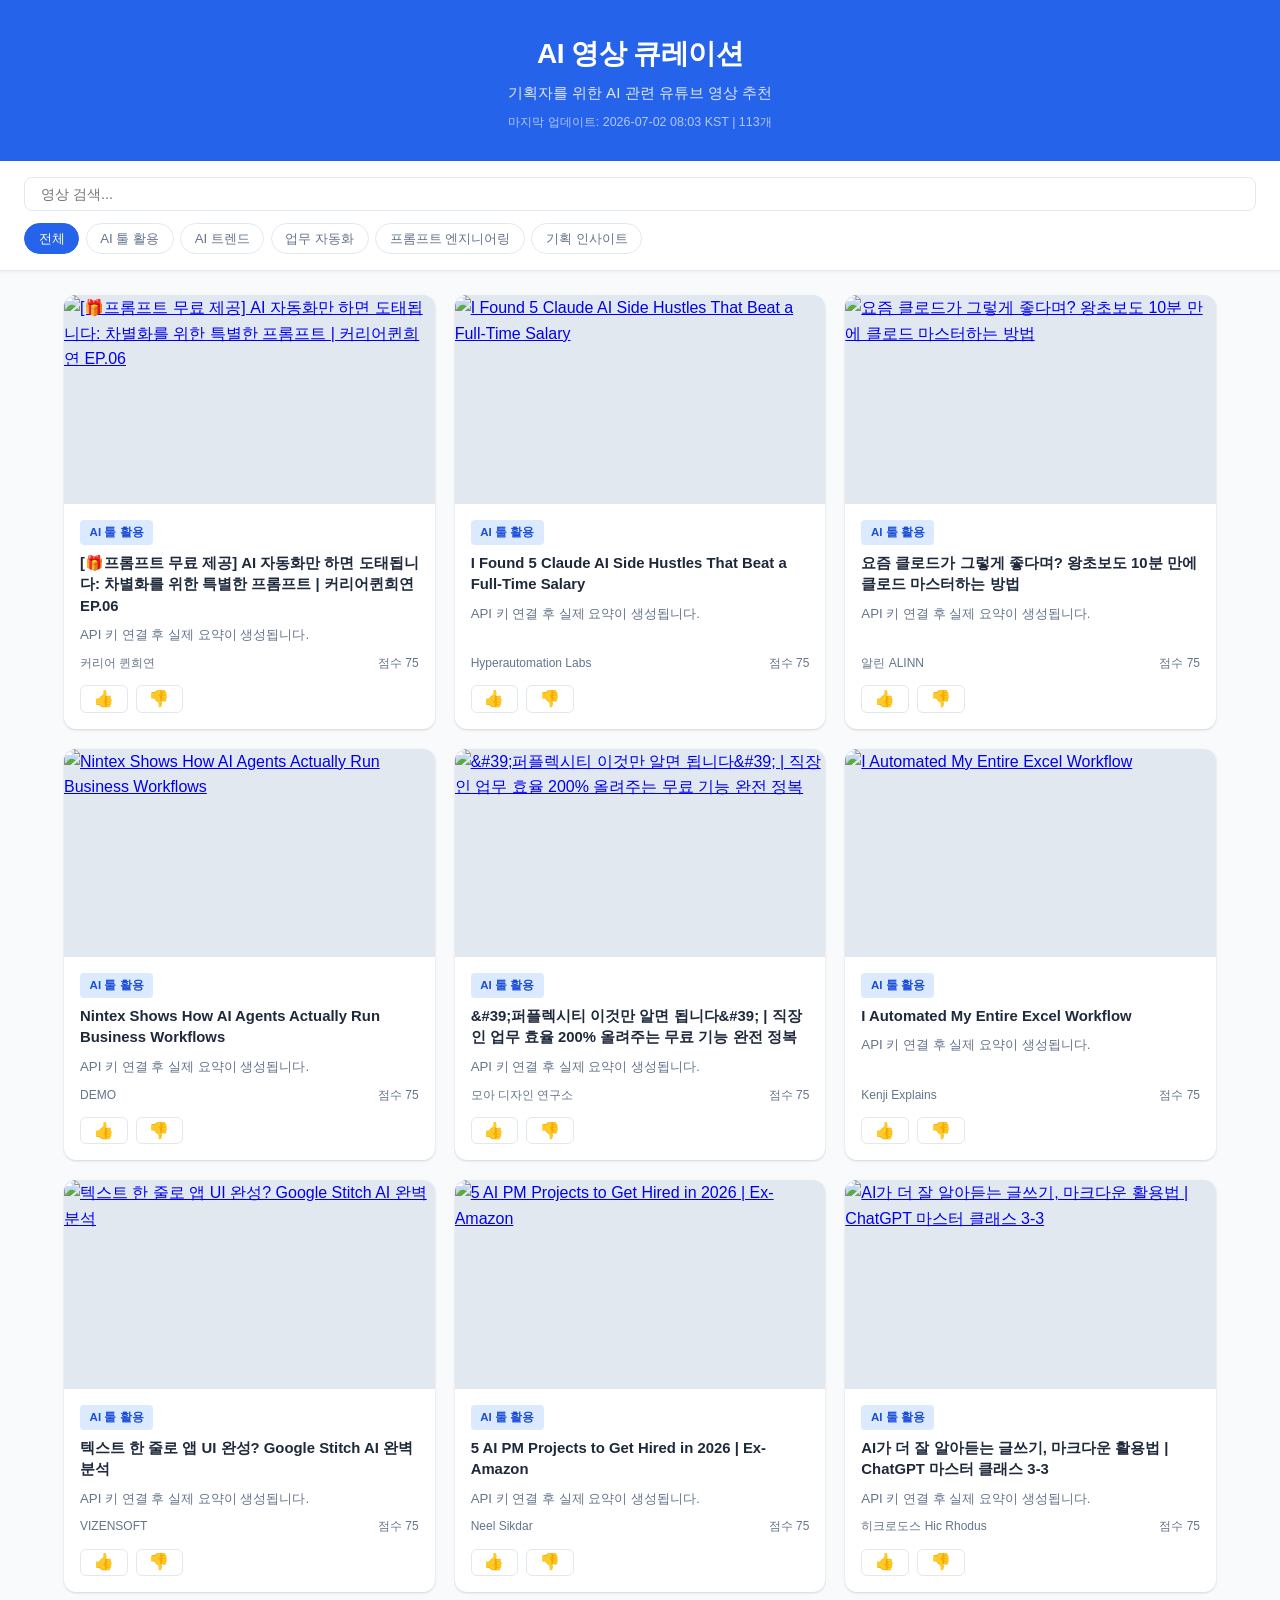
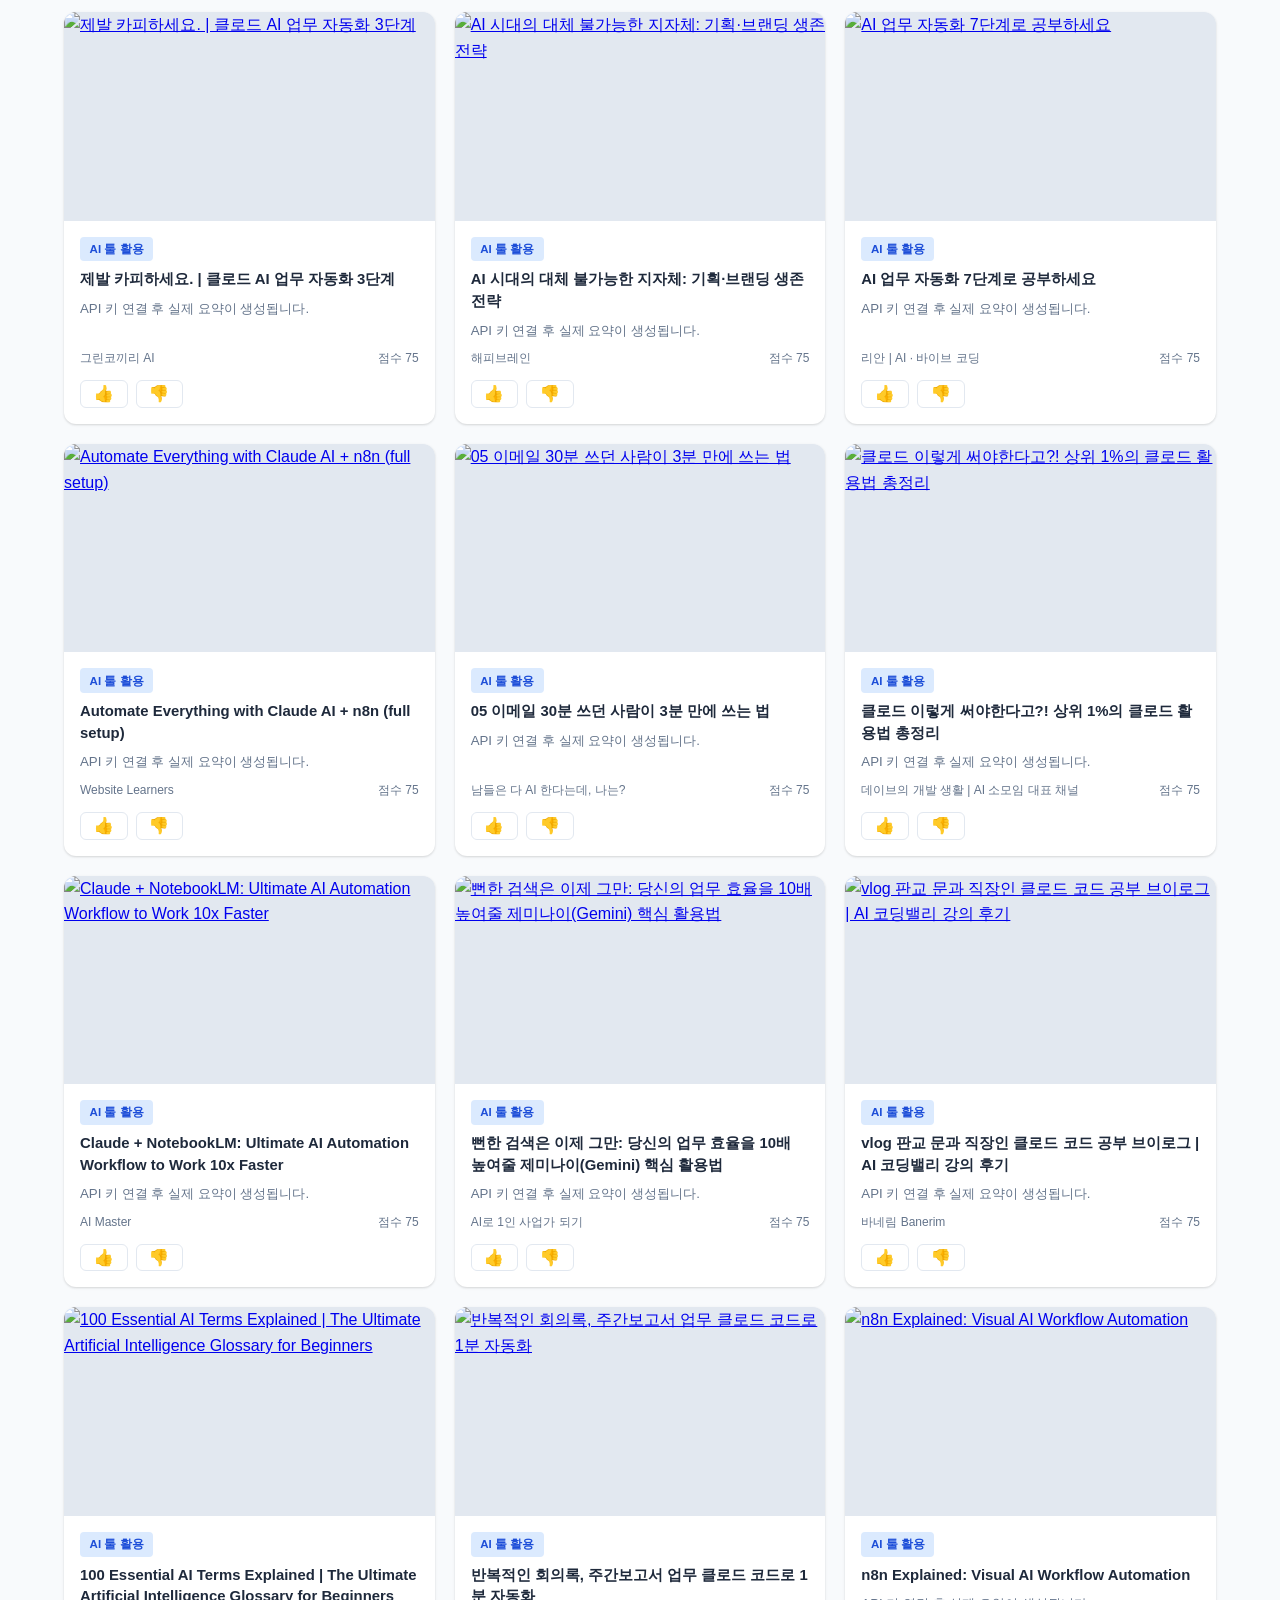
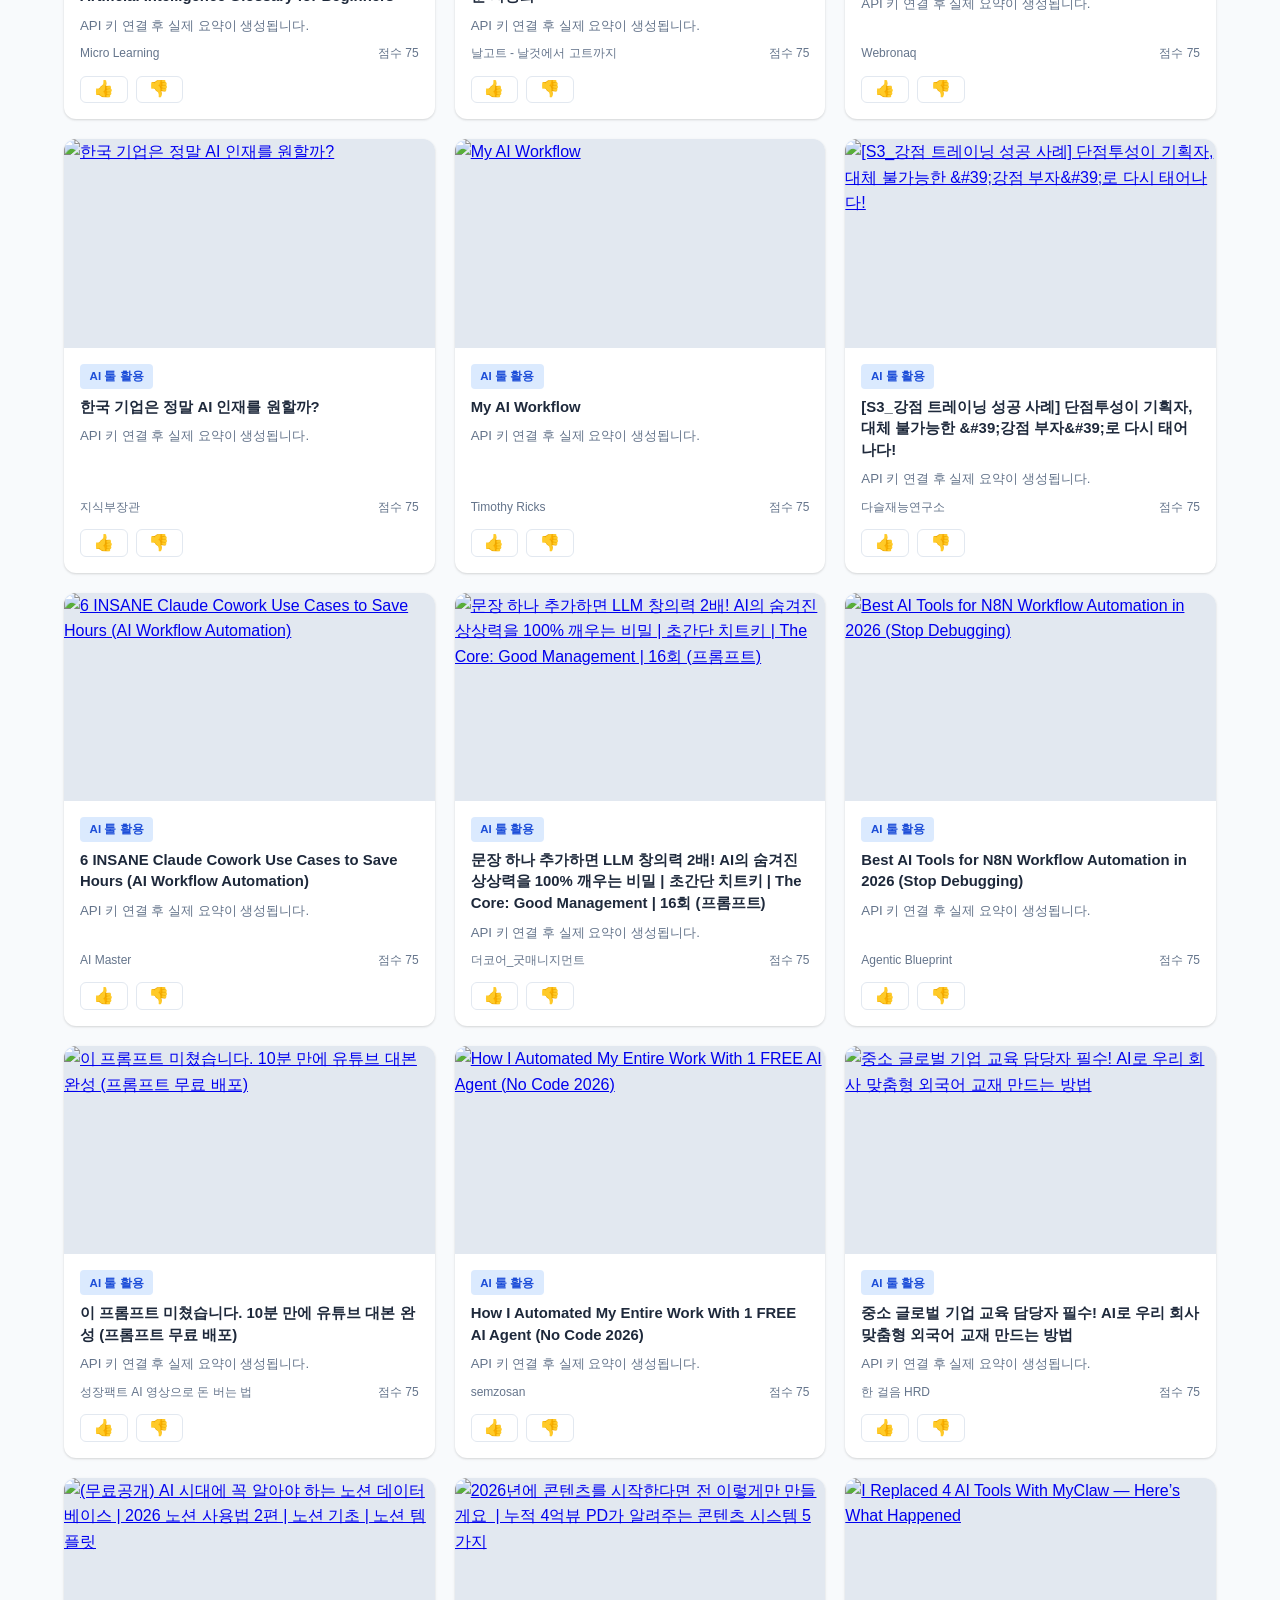
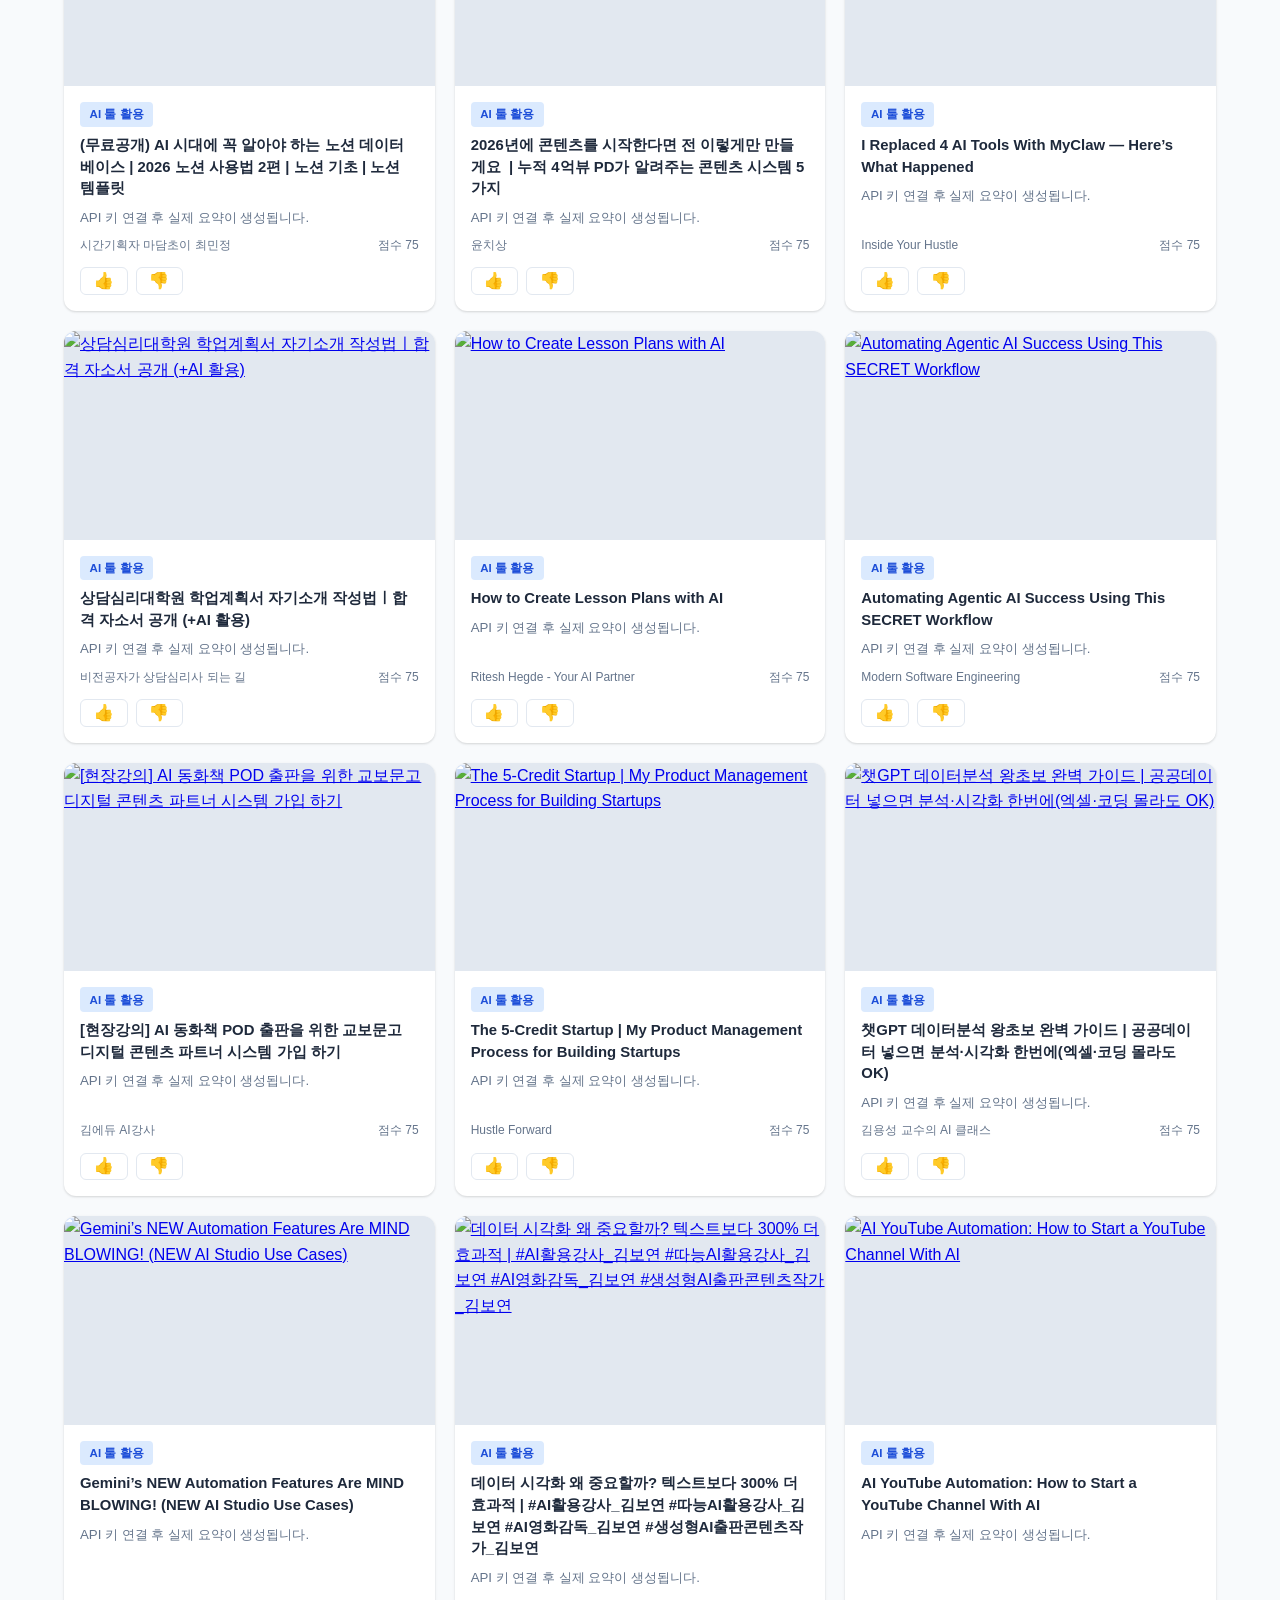
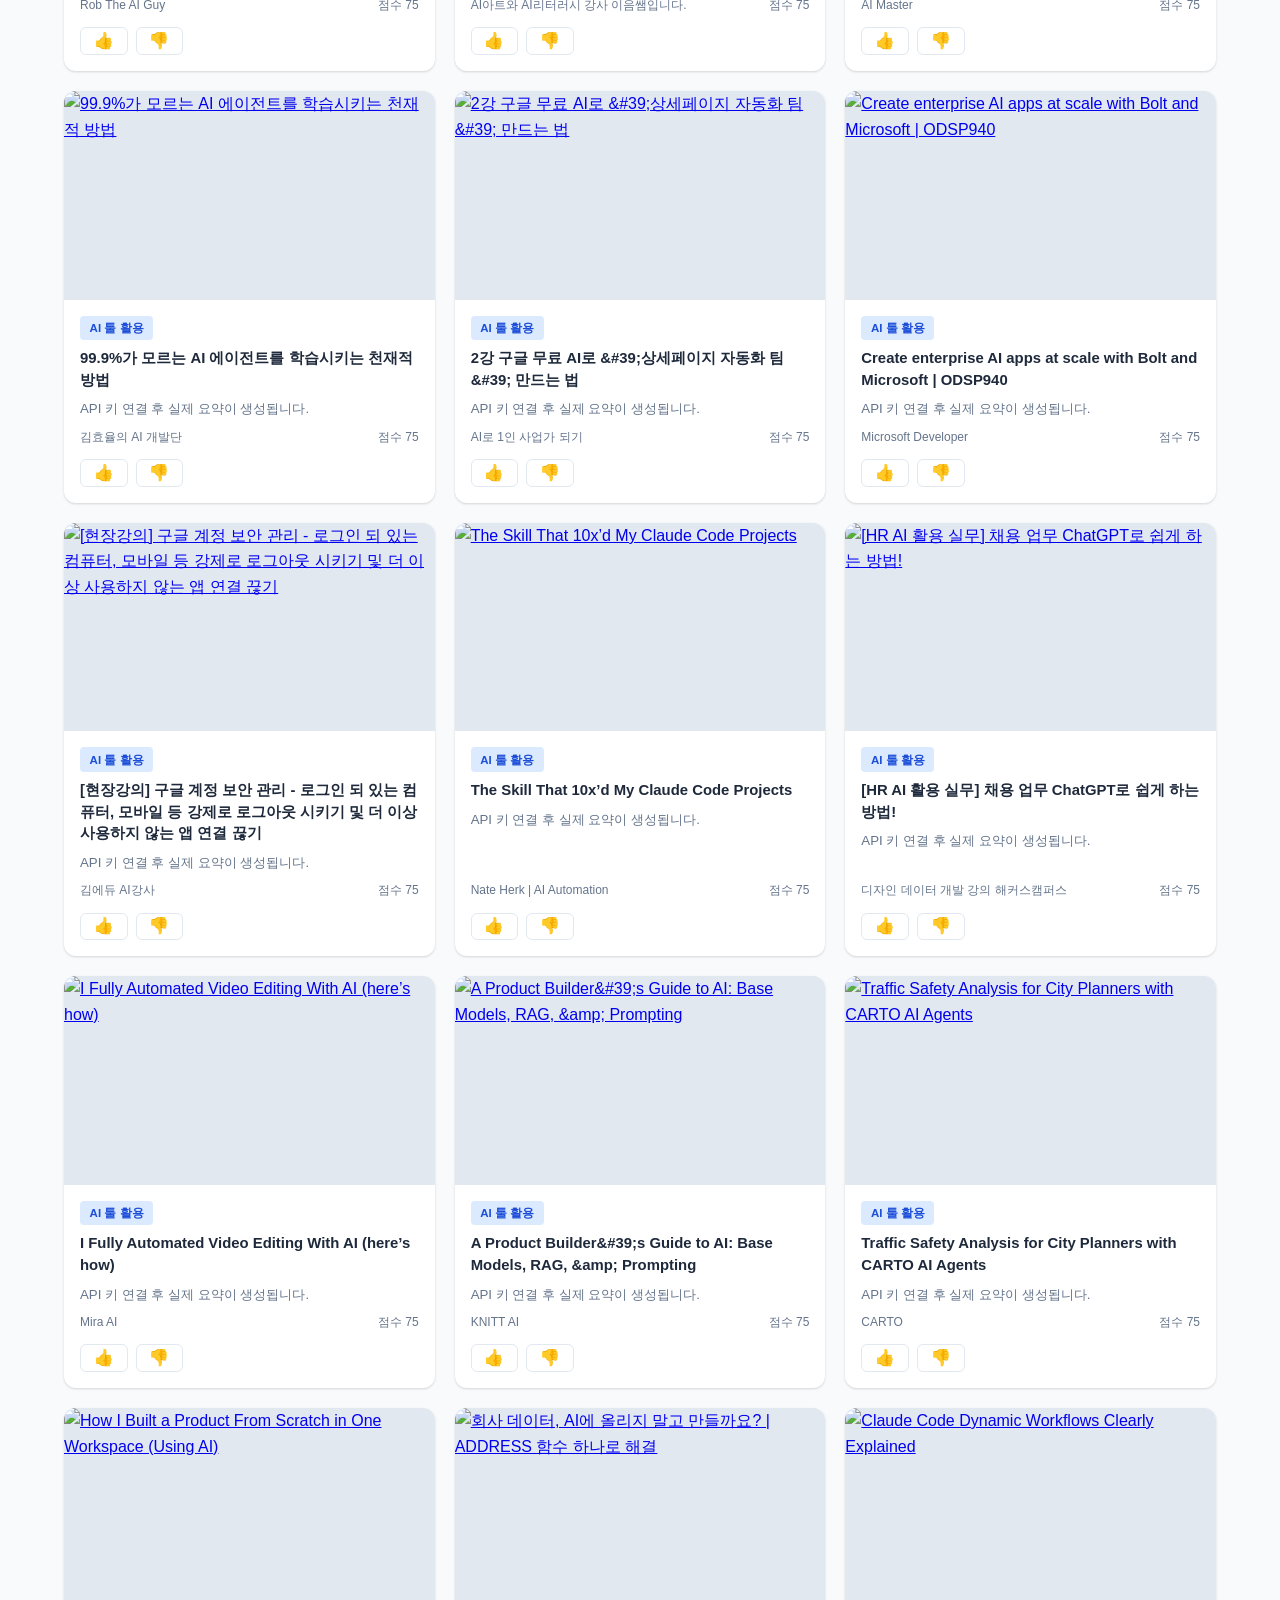
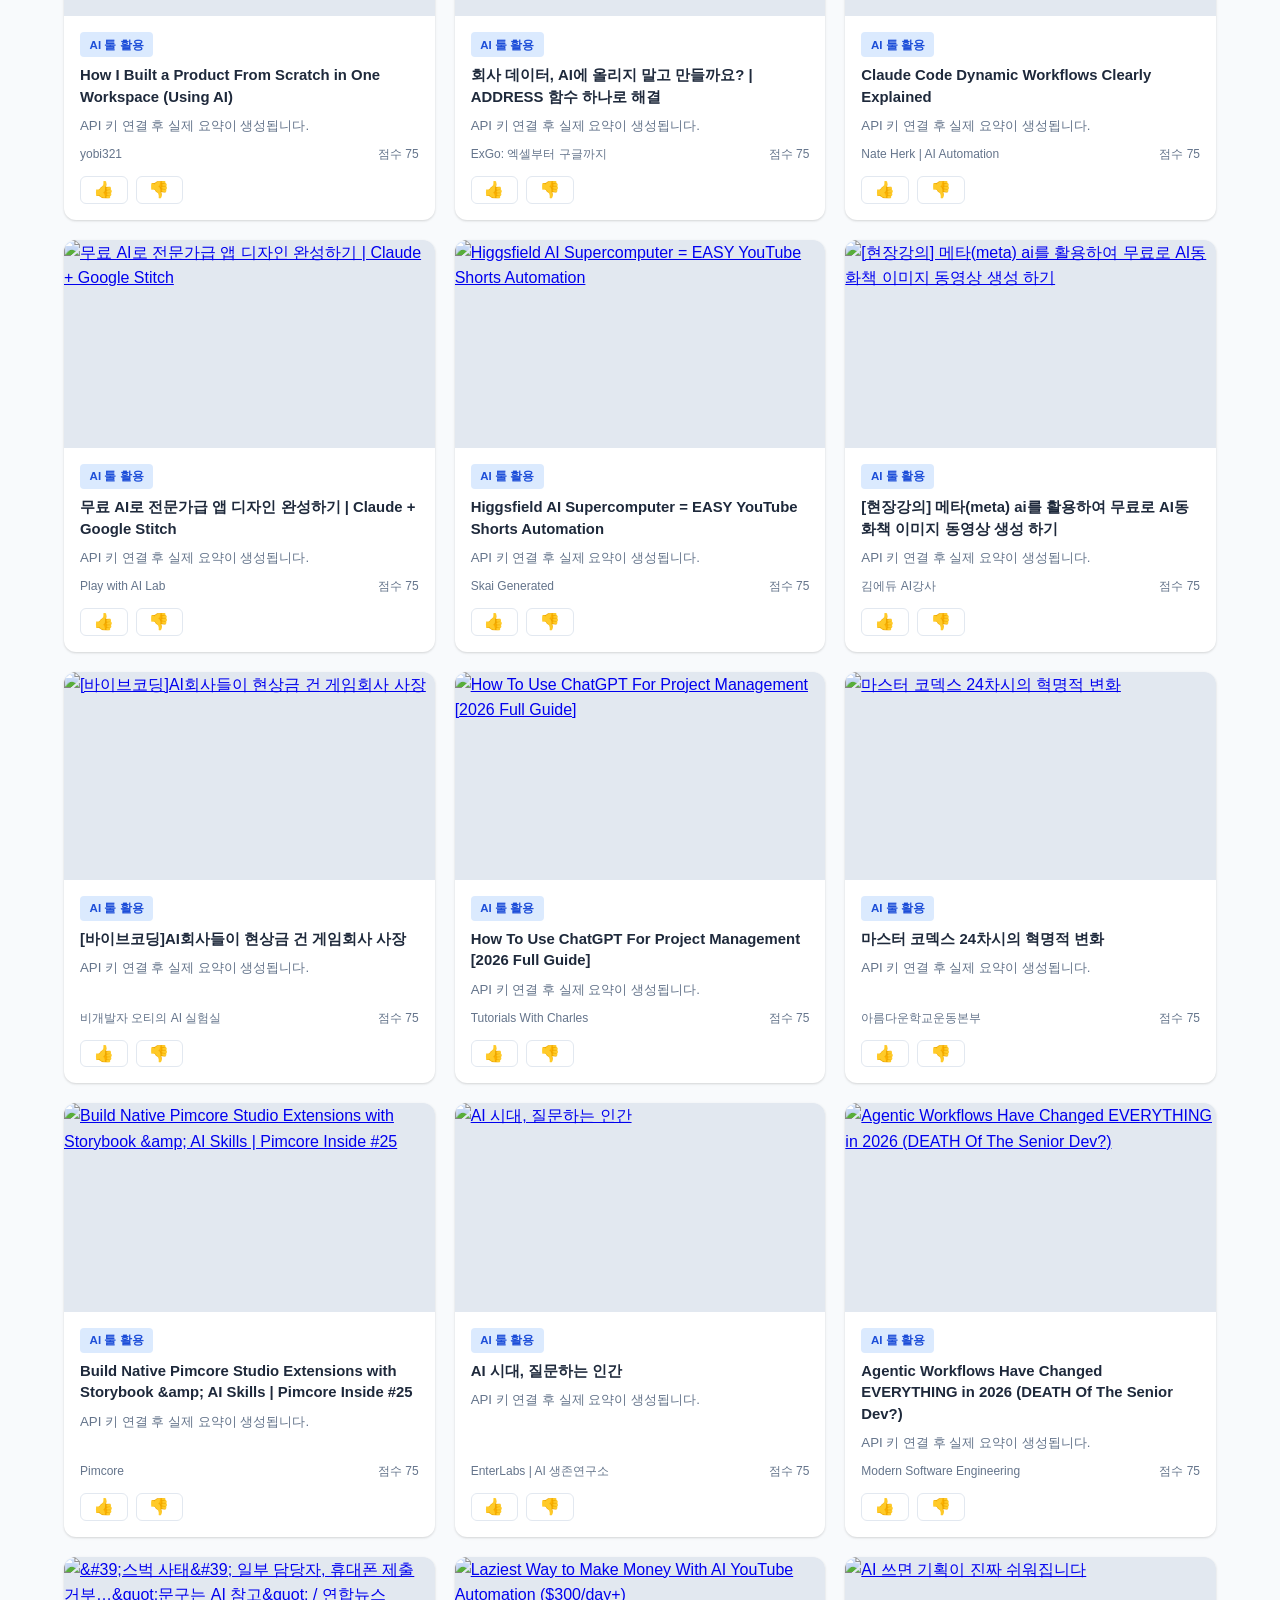
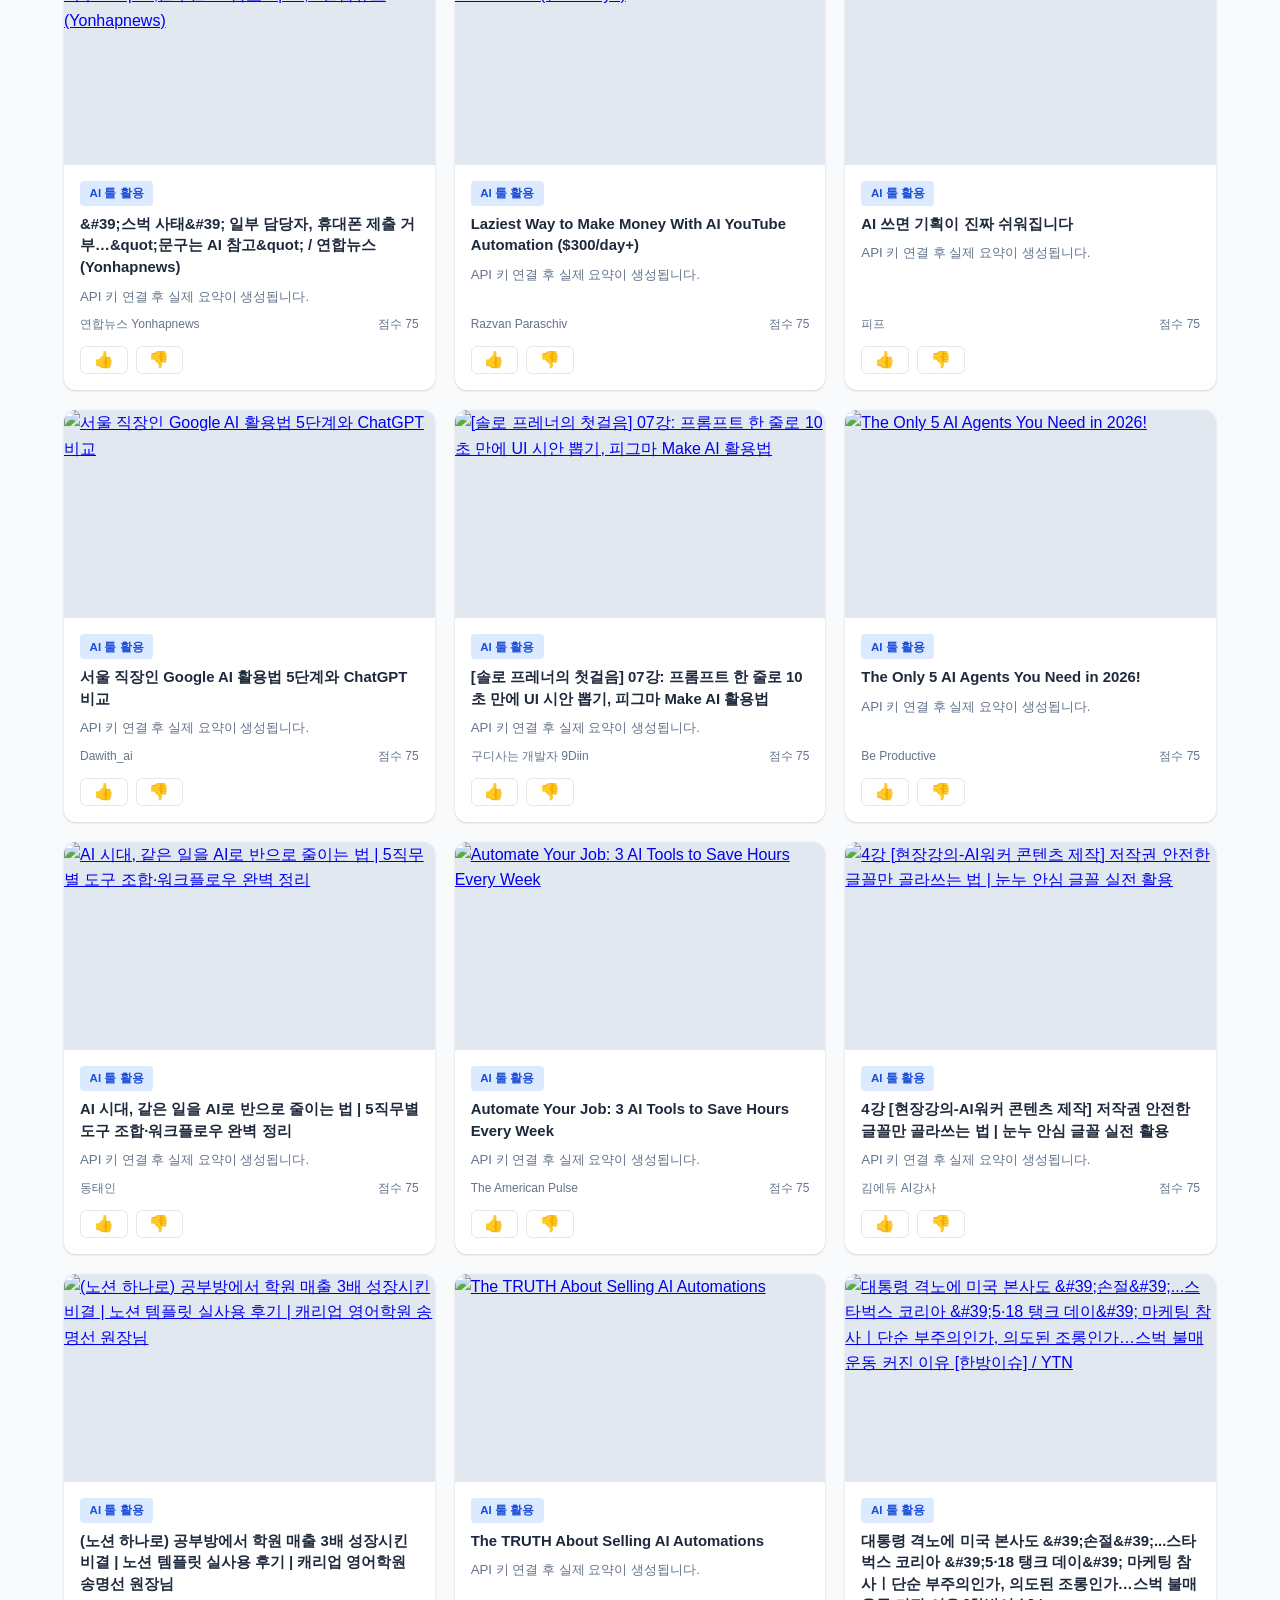
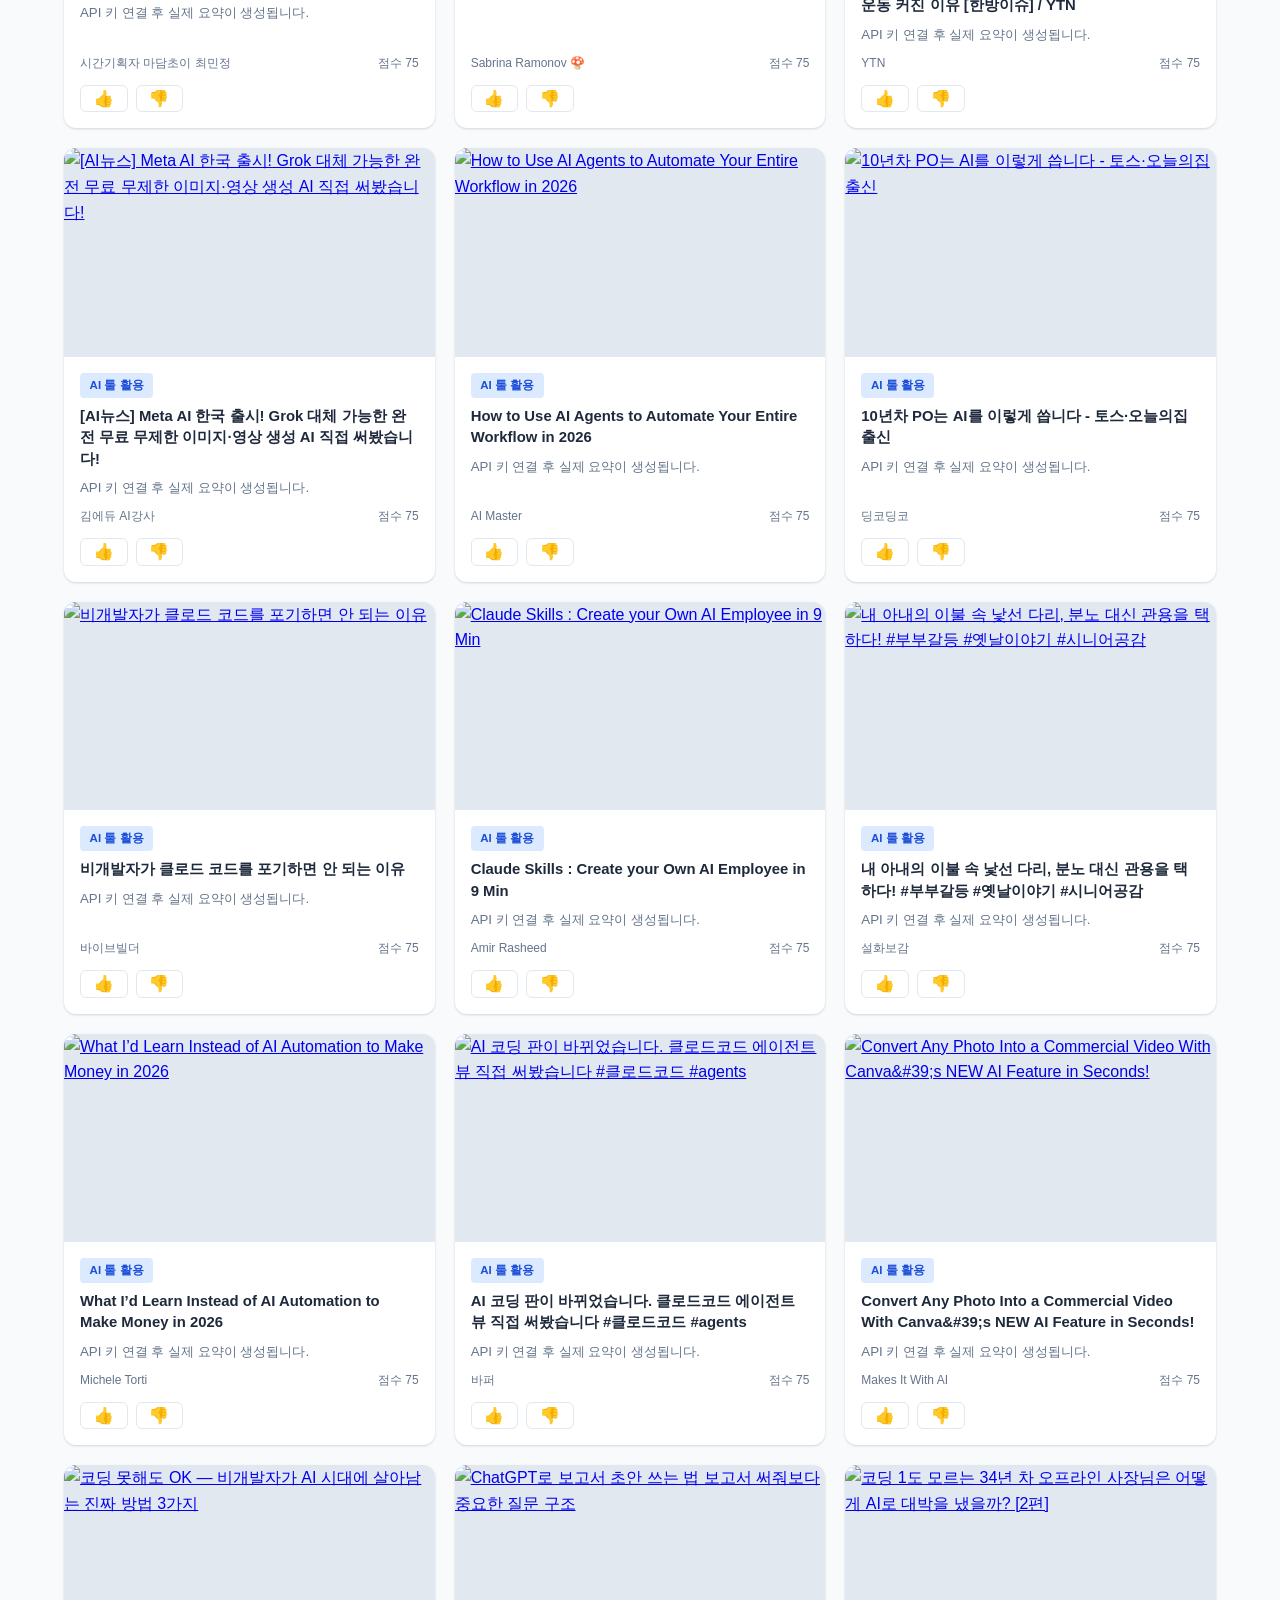
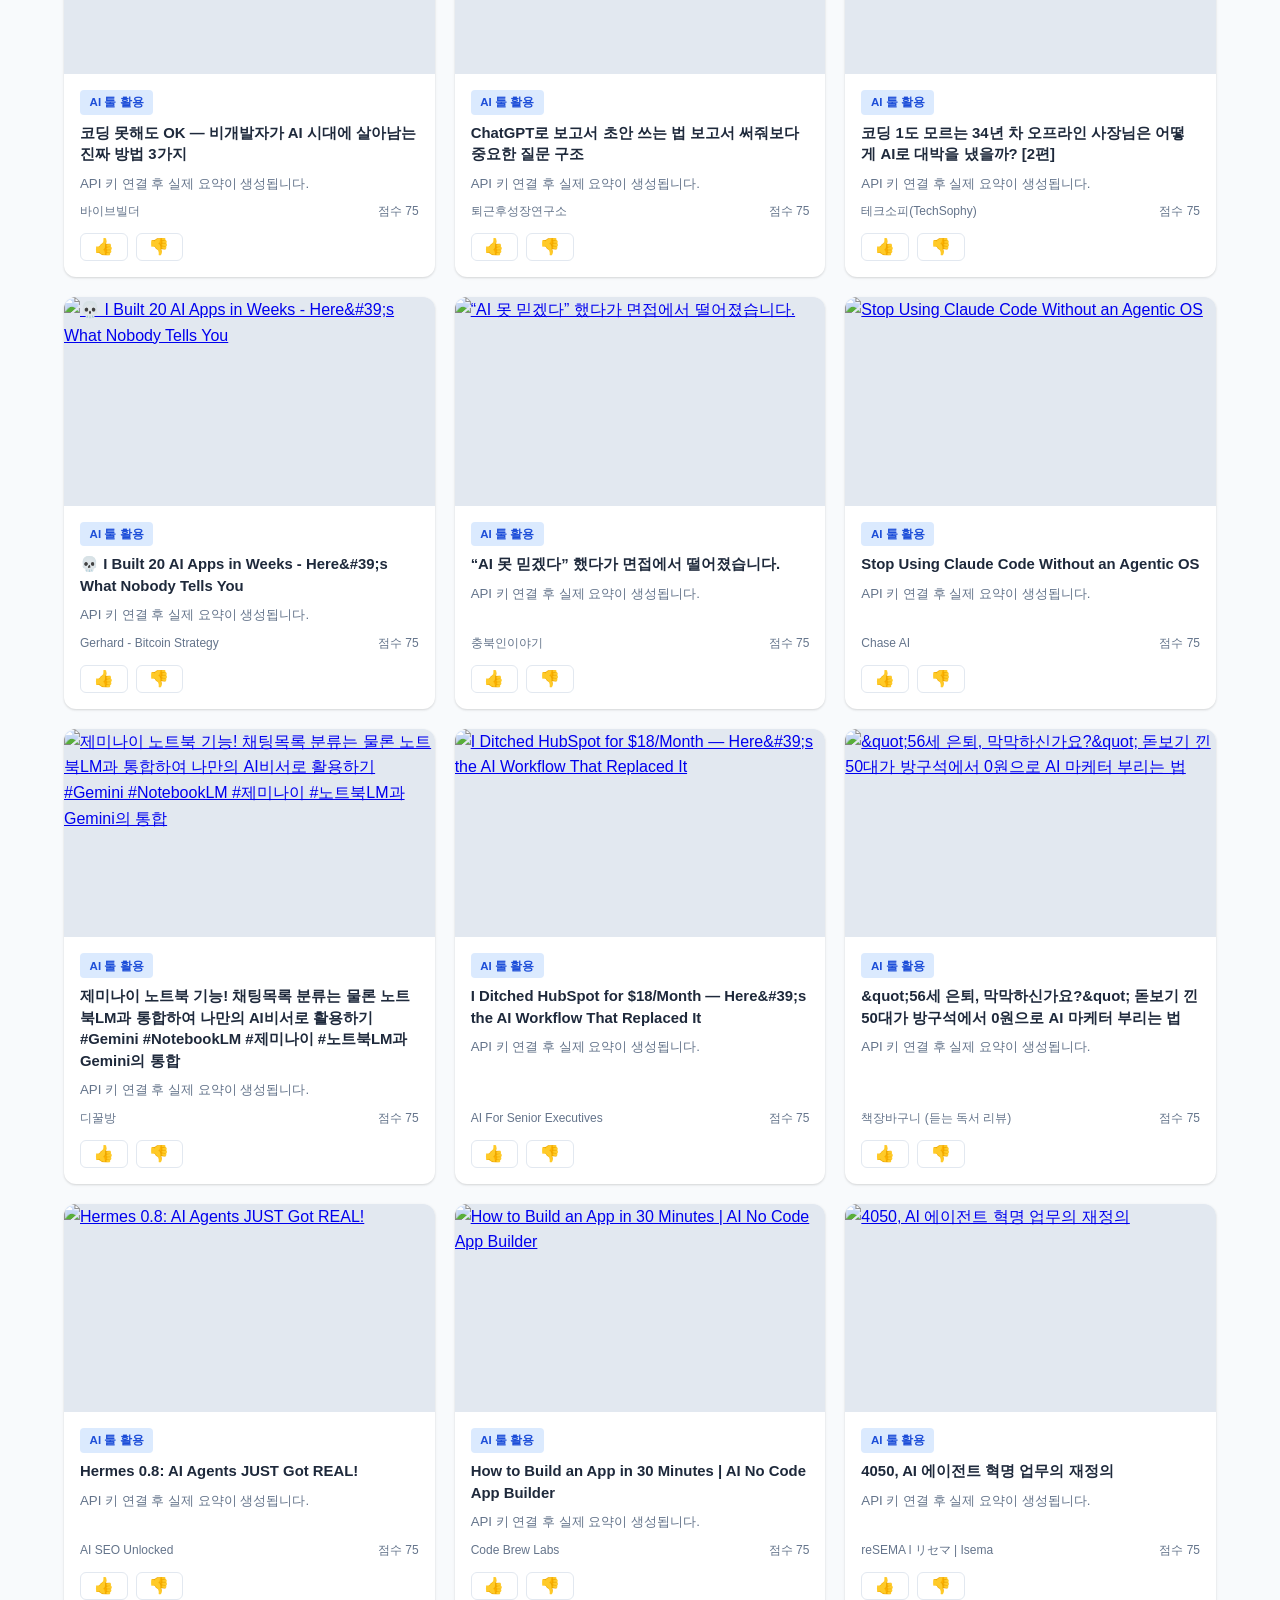
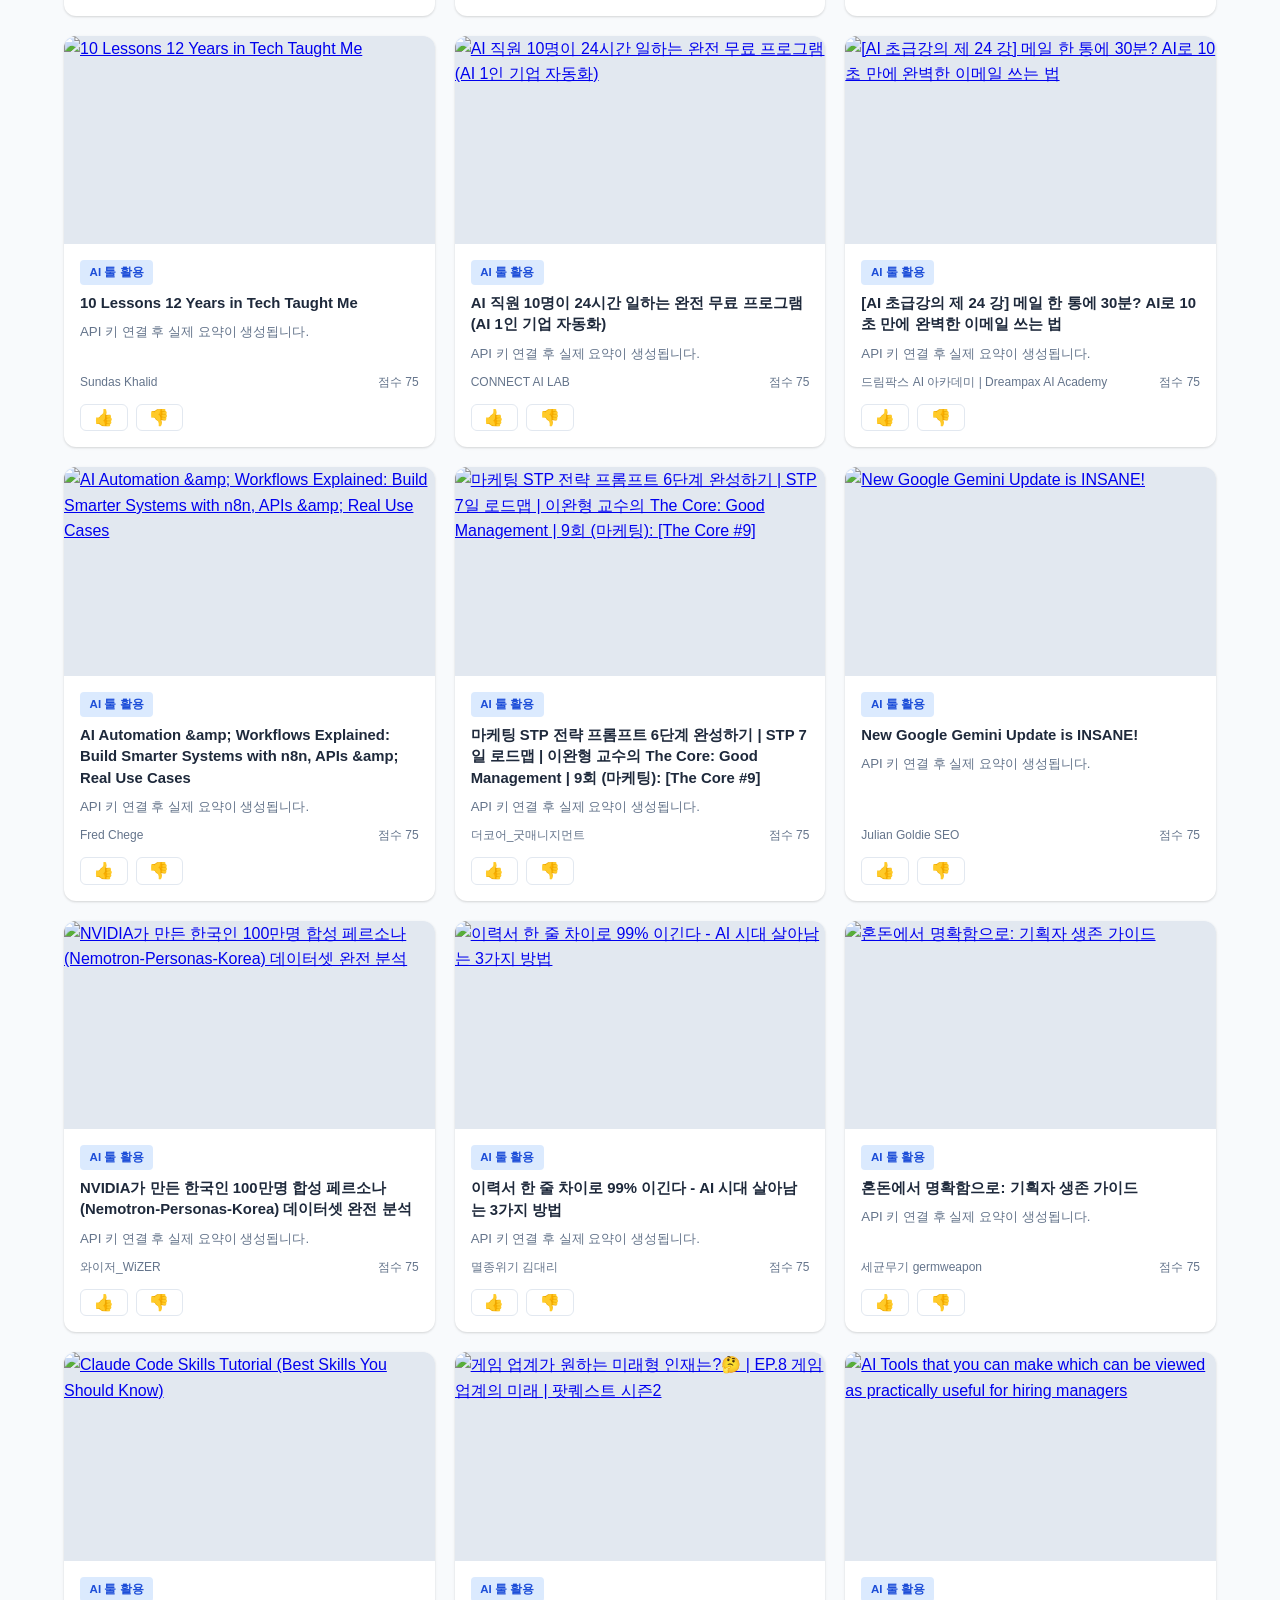
==== commit 3baa23aa: "Auto deploy: 2026-07-01 23:03 UTC" ====
--- a/categories/AI_툴_활용.html
+++ b/categories/AI_툴_활용.html
@@ -224,7 +224,7 @@
   <header>
     <h1><a href="../index.html" style="color:inherit;text-decoration:none">AI 영상 큐레이션</a></h1>
     <p class="subtitle">기획자를 위한 AI 관련 유튜브 영상 추천</p>
-    <p class="updated">마지막 업데이트: 2026-06-27 07:58 KST | 104개</p>
+    <p class="updated">마지막 업데이트: 2026-07-02 08:03 KST | 113개</p>
   </header>
   <nav class="filter-nav">
     <div class="search-box">
@@ -241,6 +241,168 @@
   </nav>
   <main>
     <div class="video-grid" id="video-grid">
+    <div class="video-card" data-category="AI 툴 활용" data-id="P_PTJHzm5aM">
+      <a href="https://youtube.com/watch?v=P_PTJHzm5aM" target="_blank" rel="noopener">
+        <img class="thumbnail" src="https://i.ytimg.com/vi/P_PTJHzm5aM/mqdefault.jpg" alt="[🎁프롬프트 무료 제공] AI 자동화만 하면 도태됩니다: 차별화를 위한 특별한 프롬프트 | 커리어퀸희연 EP.06" loading="lazy">
+      </a>
+      <div class="card-body">
+        <span class="category-tag">AI 툴 활용</span>
+        <h3><a href="https://youtube.com/watch?v=P_PTJHzm5aM" target="_blank" rel="noopener">[🎁프롬프트 무료 제공] AI 자동화만 하면 도태됩니다: 차별화를 위한 특별한 프롬프트 | 커리어퀸희연 EP.06</a></h3>
+        <p class="summary">API 키 연결 후 실제 요약이 생성됩니다.</p>
+        <div class="card-meta">
+          <span class="channel">커리어 퀸희연</span>
+          <span class="score">점수 75</span>
+        </div>
+        <div class="feedback-buttons">
+          <button class="btn-good" onclick="sendFeedback('P_PTJHzm5aM','GOOD')" title="유용해요">👍</button>
+          <button class="btn-bad" onclick="sendFeedback('P_PTJHzm5aM','BAD')" title="별로예요">👎</button>
+        </div>
+      </div>
+    </div>
+    <div class="video-card" data-category="AI 툴 활용" data-id="ONMuae8Qkwk">
+      <a href="https://youtube.com/watch?v=ONMuae8Qkwk" target="_blank" rel="noopener">
+        <img class="thumbnail" src="https://i.ytimg.com/vi/ONMuae8Qkwk/mqdefault.jpg" alt="I Found 5 Claude AI Side Hustles That Beat a Full-Time Salary" loading="lazy">
+      </a>
+      <div class="card-body">
+        <span class="category-tag">AI 툴 활용</span>
+        <h3><a href="https://youtube.com/watch?v=ONMuae8Qkwk" target="_blank" rel="noopener">I Found 5 Claude AI Side Hustles That Beat a Full-Time Salary</a></h3>
+        <p class="summary">API 키 연결 후 실제 요약이 생성됩니다.</p>
+        <div class="card-meta">
+          <span class="channel">Hyperautomation Labs</span>
+          <span class="score">점수 75</span>
+        </div>
+        <div class="feedback-buttons">
+          <button class="btn-good" onclick="sendFeedback('ONMuae8Qkwk','GOOD')" title="유용해요">👍</button>
+          <button class="btn-bad" onclick="sendFeedback('ONMuae8Qkwk','BAD')" title="별로예요">👎</button>
+        </div>
+      </div>
+    </div>
+    <div class="video-card" data-category="AI 툴 활용" data-id="bM9QBgd8ePY">
+      <a href="https://youtube.com/watch?v=bM9QBgd8ePY" target="_blank" rel="noopener">
+        <img class="thumbnail" src="https://i.ytimg.com/vi/bM9QBgd8ePY/mqdefault.jpg" alt="요즘 클로드가 그렇게 좋다며? 왕초보도 10분 만에 클로드 마스터하는 방법" loading="lazy">
+      </a>
+      <div class="card-body">
+        <span class="category-tag">AI 툴 활용</span>
+        <h3><a href="https://youtube.com/watch?v=bM9QBgd8ePY" target="_blank" rel="noopener">요즘 클로드가 그렇게 좋다며? 왕초보도 10분 만에 클로드 마스터하는 방법</a></h3>
+        <p class="summary">API 키 연결 후 실제 요약이 생성됩니다.</p>
+        <div class="card-meta">
+          <span class="channel">알린 ALINN</span>
+          <span class="score">점수 75</span>
+        </div>
+        <div class="feedback-buttons">
+          <button class="btn-good" onclick="sendFeedback('bM9QBgd8ePY','GOOD')" title="유용해요">👍</button>
+          <button class="btn-bad" onclick="sendFeedback('bM9QBgd8ePY','BAD')" title="별로예요">👎</button>
+        </div>
+      </div>
+    </div>
+    <div class="video-card" data-category="AI 툴 활용" data-id="Vu29n5th4HE">
+      <a href="https://youtube.com/watch?v=Vu29n5th4HE" target="_blank" rel="noopener">
+        <img class="thumbnail" src="https://i.ytimg.com/vi/Vu29n5th4HE/mqdefault.jpg" alt="Nintex Shows How AI Agents Actually Run Business Workflows" loading="lazy">
+      </a>
+      <div class="card-body">
+        <span class="category-tag">AI 툴 활용</span>
+        <h3><a href="https://youtube.com/watch?v=Vu29n5th4HE" target="_blank" rel="noopener">Nintex Shows How AI Agents Actually Run Business Workflows</a></h3>
+        <p class="summary">API 키 연결 후 실제 요약이 생성됩니다.</p>
+        <div class="card-meta">
+          <span class="channel">DEMO</span>
+          <span class="score">점수 75</span>
+        </div>
+        <div class="feedback-buttons">
+          <button class="btn-good" onclick="sendFeedback('Vu29n5th4HE','GOOD')" title="유용해요">👍</button>
+          <button class="btn-bad" onclick="sendFeedback('Vu29n5th4HE','BAD')" title="별로예요">👎</button>
+        </div>
+      </div>
+    </div>
+    <div class="video-card" data-category="AI 툴 활용" data-id="Q6L8HHDbHRw">
+      <a href="https://youtube.com/watch?v=Q6L8HHDbHRw" target="_blank" rel="noopener">
+        <img class="thumbnail" src="https://i.ytimg.com/vi/Q6L8HHDbHRw/mqdefault.jpg" alt="&amp;#39;퍼플렉시티 이것만 알면 됩니다&amp;#39; | 직장인 업무 효율 200% 올려주는 무료 기능 완전 정복" loading="lazy">
+      </a>
+      <div class="card-body">
+        <span class="category-tag">AI 툴 활용</span>
+        <h3><a href="https://youtube.com/watch?v=Q6L8HHDbHRw" target="_blank" rel="noopener">&amp;#39;퍼플렉시티 이것만 알면 됩니다&amp;#39; | 직장인 업무 효율 200% 올려주는 무료 기능 완전 정복</a></h3>
+        <p class="summary">API 키 연결 후 실제 요약이 생성됩니다.</p>
+        <div class="card-meta">
+          <span class="channel">모아 디자인 연구소</span>
+          <span class="score">점수 75</span>
+        </div>
+        <div class="feedback-buttons">
+          <button class="btn-good" onclick="sendFeedback('Q6L8HHDbHRw','GOOD')" title="유용해요">👍</button>
+          <button class="btn-bad" onclick="sendFeedback('Q6L8HHDbHRw','BAD')" title="별로예요">👎</button>
+        </div>
+      </div>
+    </div>
+    <div class="video-card" data-category="AI 툴 활용" data-id="DWqqemo0_rM">
+      <a href="https://youtube.com/watch?v=DWqqemo0_rM" target="_blank" rel="noopener">
+        <img class="thumbnail" src="https://i.ytimg.com/vi/DWqqemo0_rM/mqdefault.jpg" alt="I Automated My Entire Excel Workflow" loading="lazy">
+      </a>
+      <div class="card-body">
+        <span class="category-tag">AI 툴 활용</span>
+        <h3><a href="https://youtube.com/watch?v=DWqqemo0_rM" target="_blank" rel="noopener">I Automated My Entire Excel Workflow</a></h3>
+        <p class="summary">API 키 연결 후 실제 요약이 생성됩니다.</p>
+        <div class="card-meta">
+          <span class="channel">Kenji Explains</span>
+          <span class="score">점수 75</span>
+        </div>
+        <div class="feedback-buttons">
+          <button class="btn-good" onclick="sendFeedback('DWqqemo0_rM','GOOD')" title="유용해요">👍</button>
+          <button class="btn-bad" onclick="sendFeedback('DWqqemo0_rM','BAD')" title="별로예요">👎</button>
+        </div>
+      </div>
+    </div>
+    <div class="video-card" data-category="AI 툴 활용" data-id="__DnPA48fWw">
+      <a href="https://youtube.com/watch?v=__DnPA48fWw" target="_blank" rel="noopener">
+        <img class="thumbnail" src="https://i.ytimg.com/vi/__DnPA48fWw/mqdefault.jpg" alt="텍스트 한 줄로 앱 UI 완성? Google Stitch AI 완벽 분석" loading="lazy">
+      </a>
+      <div class="card-body">
+        <span class="category-tag">AI 툴 활용</span>
+        <h3><a href="https://youtube.com/watch?v=__DnPA48fWw" target="_blank" rel="noopener">텍스트 한 줄로 앱 UI 완성? Google Stitch AI 완벽 분석</a></h3>
+        <p class="summary">API 키 연결 후 실제 요약이 생성됩니다.</p>
+        <div class="card-meta">
+          <span class="channel">VIZENSOFT</span>
+          <span class="score">점수 75</span>
+        </div>
+        <div class="feedback-buttons">
+          <button class="btn-good" onclick="sendFeedback('__DnPA48fWw','GOOD')" title="유용해요">👍</button>
+          <button class="btn-bad" onclick="sendFeedback('__DnPA48fWw','BAD')" title="별로예요">👎</button>
+        </div>
+      </div>
+    </div>
+    <div class="video-card" data-category="AI 툴 활용" data-id="cei8osBon0o">
+      <a href="https://youtube.com/watch?v=cei8osBon0o" target="_blank" rel="noopener">
+        <img class="thumbnail" src="https://i.ytimg.com/vi/cei8osBon0o/mqdefault.jpg" alt="5 AI PM Projects to Get Hired in 2026 | Ex-Amazon" loading="lazy">
+      </a>
+      <div class="card-body">
+        <span class="category-tag">AI 툴 활용</span>
+        <h3><a href="https://youtube.com/watch?v=cei8osBon0o" target="_blank" rel="noopener">5 AI PM Projects to Get Hired in 2026 | Ex-Amazon</a></h3>
+        <p class="summary">API 키 연결 후 실제 요약이 생성됩니다.</p>
+        <div class="card-meta">
+          <span class="channel">Neel Sikdar</span>
+          <span class="score">점수 75</span>
+        </div>
+        <div class="feedback-buttons">
+          <button class="btn-good" onclick="sendFeedback('cei8osBon0o','GOOD')" title="유용해요">👍</button>
+          <button class="btn-bad" onclick="sendFeedback('cei8osBon0o','BAD')" title="별로예요">👎</button>
+        </div>
+      </div>
+    </div>
+    <div class="video-card" data-category="AI 툴 활용" data-id="kGYjkghkyNQ">
+      <a href="https://youtube.com/watch?v=kGYjkghkyNQ" target="_blank" rel="noopener">
+        <img class="thumbnail" src="https://i.ytimg.com/vi/kGYjkghkyNQ/mqdefault.jpg" alt="AI가 더 잘 알아듣는 글쓰기, 마크다운 활용법 | ChatGPT 마스터 클래스 3-3" loading="lazy">
+      </a>
+      <div class="card-body">
+        <span class="category-tag">AI 툴 활용</span>
+        <h3><a href="https://youtube.com/watch?v=kGYjkghkyNQ" target="_blank" rel="noopener">AI가 더 잘 알아듣는 글쓰기, 마크다운 활용법 | ChatGPT 마스터 클래스 3-3</a></h3>
+        <p class="summary">API 키 연결 후 실제 요약이 생성됩니다.</p>
+        <div class="card-meta">
+          <span class="channel">히크로도스 Hic Rhodus</span>
+          <span class="score">점수 75</span>
+        </div>
+        <div class="feedback-buttons">
+          <button class="btn-good" onclick="sendFeedback('kGYjkghkyNQ','GOOD')" title="유용해요">👍</button>
+          <button class="btn-bad" onclick="sendFeedback('kGYjkghkyNQ','BAD')" title="별로예요">👎</button>
+        </div>
+      </div>
+    </div>
     <div class="video-card" data-category="AI 툴 활용" data-id="hLNn4mDhR9c">
       <a href="https://youtube.com/watch?v=hLNn4mDhR9c" target="_blank" rel="noopener">
         <img class="thumbnail" src="https://i.ytimg.com/vi/hLNn4mDhR9c/mqdefault.jpg" alt="제발 카피하세요. | 클로드 AI 업무 자동화 3단계" loading="lazy">
@@ -2117,7 +2279,7 @@
     <div id="no-results" class="hidden">검색 결과가 없습니다.</div>
   </main>
   <script>
-    const SEARCH_INDEX = [{"id": "hLNn4mDhR9c", "title": "제발 카피하세요. | 클로드 AI 업무 자동화 3단계", "summary": "API 키 연결 후 실제 요약이 생성됩니다.", "category": "AI 툴 활용", "channel": "그린코끼리 AI"}, {"id": "exEht-hxJ7o", "title": "AI 시대의 대체 불가능한 지자체: 기획·브랜딩 생존 전략", "summary": "API 키 연결 후 실제 요약이 생성됩니다.", "category": "AI 툴 활용", "channel": "해피브레인"}, {"id": "Wn8kHGrRMgI", "title": "AI 업무 자동화 7단계로 공부하세요", "summary": "API 키 연결 후 실제 요약이 생성됩니다.", "category": "AI 툴 활용", "channel": "리안 | AI · 바이브 코딩"}, {"id": "5aQYnNBC6NM", "title": "Automate Everything with Claude AI + n8n (full setup)", "summary": "API 키 연결 후 실제 요약이 생성됩니다.", "category": "AI 툴 활용", "channel": "Website Learners"}, {"id": "cV7tDOVbrJo", "title": "05 이메일 30분 쓰던 사람이 3분 만에 쓰는 법", "summary": "API 키 연결 후 실제 요약이 생성됩니다.", "category": "AI 툴 활용", "channel": "남들은 다 AI 한다는데, 나는?"}, {"id": "oC9TrkkjGjc", "title": "클로드 이렇게 써야한다고?! 상위 1%의 클로드 활용법 총정리", "summary": "API 키 연결 후 실제 요약이 생성됩니다.", "category": "AI 툴 활용", "channel": "데이브의 개발 생활 | AI 소모임 대표 채널"}, {"id": "8tOfGkddPNM", "title": "Claude + NotebookLM: Ultimate AI Automation Workflow to Work 10x Faster", "summary": "API 키 연결 후 실제 요약이 생성됩니다.", "category": "AI 툴 활용", "channel": "AI Master"}, {"id": "_BDFxGEr23E", "title": "뻔한 검색은 이제 그만: 당신의 업무 효율을 10배 높여줄 제미나이(Gemini) 핵심 활용법", "summary": "API 키 연결 후 실제 요약이 생성됩니다.", "category": "AI 툴 활용", "channel": "AI로 1인 사업가 되기"}, {"id": "odC_LruRq8s", "title": "vlog 판교 문과 직장인 클로드 코드 공부 브이로그 | AI 코딩밸리 강의 후기", "summary": "API 키 연결 후 실제 요약이 생성됩니다.", "category": "AI 툴 활용", "channel": "바네림 Banerim"}, {"id": "9Ibo7oYPbg8", "title": "100 Essential AI Terms Explained | The Ultimate Artificial Intelligence Glossary for Beginners", "summary": "API 키 연결 후 실제 요약이 생성됩니다.", "category": "AI 툴 활용", "channel": "Micro Learning"}, {"id": "PH7Xn_gEWmA", "title": "반복적인 회의록, 주간보고서 업무 클로드 코드로 1분 자동화", "summary": "API 키 연결 후 실제 요약이 생성됩니다.", "category": "AI 툴 활용", "channel": "날고트 - 날것에서 고트까지"}, {"id": "R_8P-s-_f74", "title": "n8n Explained: Visual AI Workflow Automation", "summary": "API 키 연결 후 실제 요약이 생성됩니다.", "category": "AI 툴 활용", "channel": "Webronaq"}, {"id": "X0I51tJ9Chw", "title": "한국 기업은 정말 AI 인재를 원할까?", "summary": "API 키 연결 후 실제 요약이 생성됩니다.", "category": "AI 툴 활용", "channel": "지식부장관"}, {"id": "Ae42g1lo418", "title": "My AI Workflow", "summary": "API 키 연결 후 실제 요약이 생성됩니다.", "category": "AI 툴 활용", "channel": "Timothy Ricks"}, {"id": "ox92-nxycd4", "title": "[S3_강점 트레이닝 성공 사례] 단점투성이 기획자, 대체 불가능한 &#39;강점 부자&#39;로 다시 태어나다!", "summary": "API 키 연결 후 실제 요약이 생성됩니다.", "category": "AI 툴 활용", "channel": "다슬재능연구소"}, {"id": "skU1-k7_wWE", "title": "6 INSANE Claude Cowork Use Cases to Save Hours (AI Workflow Automation)", "summary": "API 키 연결 후 실제 요약이 생성됩니다.", "category": "AI 툴 활용", "channel": "AI Master"}, {"id": "8EbZvKdhtxs", "title": "문장 하나 추가하면 LLM 창의력 2배! AI의 숨겨진 상상력을 100% 깨우는 비밀 | 초간단 치트키 | The Core: Good Management | 16회 (프롬프트)", "summary": "API 키 연결 후 실제 요약이 생성됩니다.", "category": "AI 툴 활용", "channel": "더코어_굿매니지먼트"}, {"id": "POaruXcGA84", "title": "Best AI Tools for N8N Workflow Automation in 2026 (Stop Debugging)", "summary": "API 키 연결 후 실제 요약이 생성됩니다.", "category": "AI 툴 활용", "channel": "Agentic Blueprint"}, {"id": "dKPDStIutdY", "title": "이 프롬프트 미쳤습니다. 10분 만에 유튜브 대본 완성 (프롬프트 무료 배포)", "summary": "API 키 연결 후 실제 요약이 생성됩니다.", "category": "AI 툴 활용", "channel": "성장팩트 AI 영상으로 돈 버는 법"}, {"id": "MTdg5PHozXk", "title": "How I Automated My Entire Work With 1 FREE AI Agent (No Code 2026)", "summary": "API 키 연결 후 실제 요약이 생성됩니다.", "category": "AI 툴 활용", "channel": "semzosan"}, {"id": "BuCgEDNjA6g", "title": "중소 글로벌 기업 교육 담당자 필수! AI로 우리 회사 맞춤형 외국어 교재 만드는 방법", "summary": "API 키 연결 후 실제 요약이 생성됩니다.", "category": "AI 툴 활용", "channel": "한 걸음 HRD"}, {"id": "LK869yuteXU", "title": "(무료공개) AI 시대에 꼭 알아야 하는 노션 데이터베이스 | 2026 노션 사용법 2편 | 노션 기초 | 노션 템플릿", "summary": "API 키 연결 후 실제 요약이 생성됩니다.", "category": "AI 툴 활용", "channel": "시간기획자 마담초이 최민정"}, {"id": "08BoTawKu5M", "title": "2026년에 콘텐츠를 시작한다면 전 이렇게만 만들게요  | 누적 4억뷰 PD가 알려주는 콘텐츠 시스템 5가지", "summary": "API 키 연결 후 실제 요약이 생성됩니다.", "category": "AI 툴 활용", "channel": "윤치상"}, {"id": "Zd6GWT_HNow", "title": "I Replaced 4 AI Tools With MyClaw — Here’s What Happened", "summary": "API 키 연결 후 실제 요약이 생성됩니다.", "category": "AI 툴 활용", "channel": "Inside Your Hustle"}, {"id": "qPK1eRMR6PU", "title": "상담심리대학원 학업계획서 자기소개 작성법ㅣ합격 자소서 공개 (+AI 활용)", "summary": "API 키 연결 후 실제 요약이 생성됩니다.", "category": "AI 툴 활용", "channel": "비전공자가 상담심리사 되는 길"}, {"id": "9613v9Of7aE", "title": "How to Create Lesson Plans with AI", "summary": "API 키 연결 후 실제 요약이 생성됩니다.", "category": "AI 툴 활용", "channel": "Ritesh Hegde - Your AI Partner"}, {"id": "hlxeiSzde5A", "title": "Automating Agentic AI Success Using This SECRET Workflow", "summary": "API 키 연결 후 실제 요약이 생성됩니다.", "category": "AI 툴 활용", "channel": "Modern Software Engineering"}, {"id": "-Qz_FPXiBwM", "title": "[현장강의] AI 동화책 POD 출판을 위한 교보문고 디지털 콘텐츠 파트너 시스템 가입 하기", "summary": "API 키 연결 후 실제 요약이 생성됩니다.", "category": "AI 툴 활용", "channel": "김에듀 AI강사"}, {"id": "zICSQIklvV8", "title": "The 5-Credit Startup | My Product Management Process for Building Startups", "summary": "API 키 연결 후 실제 요약이 생성됩니다.", "category": "AI 툴 활용", "channel": "Hustle Forward"}, {"id": "0YiNzpFRqNQ", "title": "챗GPT 데이터분석 왕초보 완벽 가이드 | 공공데이터 넣으면 분석·시각화 한번에(엑셀·코딩 몰라도 OK)", "summary": "API 키 연결 후 실제 요약이 생성됩니다.", "category": "AI 툴 활용", "channel": "김용성 교수의 AI 클래스"}, {"id": "KYMDNA9A73c", "title": "Gemini’s NEW Automation Features Are MIND BLOWING! (NEW AI Studio Use Cases)", "summary": "API 키 연결 후 실제 요약이 생성됩니다.", "category": "AI 툴 활용", "channel": "Rob The AI Guy"}, {"id": "jVMc1Rfe3xI", "title": "데이터 시각화 왜 중요할까? 텍스트보다 300% 더 효과적 | #AI활용강사_김보연 #따능AI활용강사_김보연  #AI영화감독_김보연 #생성형AI출판콘텐츠작가_김보연", "summary": "API 키 연결 후 실제 요약이 생성됩니다.", "category": "AI 툴 활용", "channel": "AI아트와 AI리터러시 강사 이음쌤입니다."}, {"id": "Z299IGHaBAc", "title": "AI YouTube Automation: How to Start a YouTube Channel With AI", "summary": "API 키 연결 후 실제 요약이 생성됩니다.", "category": "AI 툴 활용", "channel": "AI Master"}, {"id": "vrc0Uv2BfRk", "title": "99.9%가 모르는 AI 에이전트를 학습시키는 천재적 방법", "summary": "API 키 연결 후 실제 요약이 생성됩니다.", "category": "AI 툴 활용", "channel": "김효율의 AI 개발단"}, {"id": "mt51r1ZNDEE", "title": "2강 구글 무료 AI로 &#39;상세페이지 자동화 팀&#39; 만드는 법", "summary": "API 키 연결 후 실제 요약이 생성됩니다.", "category": "AI 툴 활용", "channel": "AI로 1인 사업가 되기"}, {"id": "w8vAY4vK3HQ", "title": "Create enterprise AI apps at scale with Bolt and Microsoft | ODSP940", "summary": "API 키 연결 후 실제 요약이 생성됩니다.", "category": "AI 툴 활용", "channel": "Microsoft Developer"}, {"id": "bIAeZtBcVFA", "title": "[현장강의] 구글 계정 보안 관리 - 로그인 되 있는 컴퓨터, 모바일 등 강제로 로그아웃 시키기 및 더 이상 사용하지 않는 앱 연결 끊기", "summary": "API 키 연결 후 실제 요약이 생성됩니다.", "category": "AI 툴 활용", "channel": "김에듀 AI강사"}, {"id": "c0kaKxM2pHg", "title": "The Skill That 10x’d My Claude Code Projects", "summary": "API 키 연결 후 실제 요약이 생성됩니다.", "category": "AI 툴 활용", "channel": "Nate Herk | AI Automation"}, {"id": "9Huak_MEVlM", "title": "[HR AI 활용 실무] 채용 업무 ChatGPT로 쉽게 하는 방법!", "summary": "API 키 연결 후 실제 요약이 생성됩니다.", "category": "AI 툴 활용", "channel": "디자인 데이터 개발 강의 해커스캠퍼스"}, {"id": "RwynWBXuRaA", "title": "I Fully Automated Video Editing With AI (here’s how)", "summary": "API 키 연결 후 실제 요약이 생성됩니다.", "category": "AI 툴 활용", "channel": "Mira AI"}, {"id": "pIbs9qqKvg0", "title": "A Product Builder&#39;s Guide to AI: Base Models, RAG, &amp; Prompting", "summary": "API 키 연결 후 실제 요약이 생성됩니다.", "category": "AI 툴 활용", "channel": "KNITT AI"}, {"id": "D4s1cjsLyhY", "title": "Traffic Safety Analysis for City Planners with CARTO AI Agents", "summary": "API 키 연결 후 실제 요약이 생성됩니다.", "category": "AI 툴 활용", "channel": "CARTO"}, {"id": "G_EGHRMmGPE", "title": "How I Built a Product From Scratch in One Workspace (Using AI)", "summary": "API 키 연결 후 실제 요약이 생성됩니다.", "category": "AI 툴 활용", "channel": "yobi321"}, {"id": "kXtpvjF-rjo", "title": "회사 데이터, AI에 올리지 말고 만들까요? | ADDRESS 함수 하나로 해결", "summary": "API 키 연결 후 실제 요약이 생성됩니다.", "category": "AI 툴 활용", "channel": "ExGo: 엑셀부터 구글까지"}, {"id": "jZgcWCzxh1I", "title": "Claude Code Dynamic Workflows Clearly Explained", "summary": "API 키 연결 후 실제 요약이 생성됩니다.", "category": "AI 툴 활용", "channel": "Nate Herk | AI Automation"}, {"id": "BBJgr-UyriM", "title": "무료 AI로 전문가급 앱 디자인 완성하기 | Claude + Google Stitch", "summary": "API 키 연결 후 실제 요약이 생성됩니다.", "category": "AI 툴 활용", "channel": "Play with AI Lab"}, {"id": "Wsp1_yLb574", "title": "Higgsfield AI Supercomputer = EASY YouTube Shorts Automation", "summary": "API 키 연결 후 실제 요약이 생성됩니다.", "category": "AI 툴 활용", "channel": "Skai Generated"}, {"id": "y2AnpehML4Y", "title": "[현장강의] 메타(meta) ai를 활용하여 무료로 AI동화책 이미지 동영상 생성 하기", "summary": "API 키 연결 후 실제 요약이 생성됩니다.", "category": "AI 툴 활용", "channel": "김에듀 AI강사"}, {"id": "C3mdsV23sDY", "title": "[바이브코딩]AI회사들이 현상금 건 게임회사 사장", "summary": "API 키 연결 후 실제 요약이 생성됩니다.", "category": "AI 툴 활용", "channel": "비개발자 오티의 AI 실험실"}, {"id": "l5mdYlUUw40", "title": "How To Use ChatGPT For Project Management [2026 Full Guide]", "summary": "API 키 연결 후 실제 요약이 생성됩니다.", "category": "AI 툴 활용", "channel": "Tutorials With Charles"}, {"id": "6nwgLDSH5P0", "title": "마스터 코덱스 24차시의 혁명적 변화", "summary": "API 키 연결 후 실제 요약이 생성됩니다.", "category": "AI 툴 활용", "channel": "아름다운학교운동본부"}, {"id": "jC58hL2cR4w", "title": "Build Native Pimcore Studio Extensions with Storybook &amp; AI Skills | Pimcore Inside #25", "summary": "API 키 연결 후 실제 요약이 생성됩니다.", "category": "AI 툴 활용", "channel": "Pimcore"}, {"id": "x-RB045V8Tc", "title": "AI 시대, 질문하는 인간", "summary": "API 키 연결 후 실제 요약이 생성됩니다.", "category": "AI 툴 활용", "channel": "EnterLabs | AI 생존연구소"}, {"id": "utBeUmDPApk", "title": "Agentic Workflows Have Changed EVERYTHING in 2026 (DEATH Of The Senior Dev?)", "summary": "API 키 연결 후 실제 요약이 생성됩니다.", "category": "AI 툴 활용", "channel": "Modern Software Engineering"}, {"id": "EbSbtvlQXQc", "title": "&#39;스벅 사태&#39; 일부 담당자, 휴대폰 제출 거부…&quot;문구는 AI 참고&quot; / 연합뉴스 (Yonhapnews)", "summary": "API 키 연결 후 실제 요약이 생성됩니다.", "category": "AI 툴 활용", "channel": "연합뉴스 Yonhapnews"}, {"id": "oFVrqIzh3EE", "title": "Laziest Way to Make Money With AI YouTube Automation ($300/day+)", "summary": "API 키 연결 후 실제 요약이 생성됩니다.", "category": "AI 툴 활용", "channel": "Razvan Paraschiv"}, {"id": "rf3mIcwt2WY", "title": "AI 쓰면 기획이 진짜 쉬워집니다", "summary": "API 키 연결 후 실제 요약이 생성됩니다.", "category": "AI 툴 활용", "channel": "피프"}, {"id": "SDyfo6A1ApY", "title": "서울 직장인 Google AI 활용법 5단계와 ChatGPT 비교", "summary": "API 키 연결 후 실제 요약이 생성됩니다.", "category": "AI 툴 활용", "channel": "Dawith_ai"}, {"id": "cquqqhfmTW8", "title": "[솔로 프레너의 첫걸음] 07강: 프롬프트 한 줄로 10초 만에 UI 시안 뽑기, 피그마 Make AI 활용법", "summary": "API 키 연결 후 실제 요약이 생성됩니다.", "category": "AI 툴 활용", "channel": "구디사는 개발자 9Diin"}, {"id": "oDilFTZpehw", "title": "The Only 5 AI Agents You Need in 2026!", "summary": "API 키 연결 후 실제 요약이 생성됩니다.", "category": "AI 툴 활용", "channel": "Be Productive"}, {"id": "HwKXoXe_ruY", "title": "AI 시대, 같은 일을 AI로 반으로 줄이는 법 | 5직무별 도구 조합·워크플로우 완벽 정리", "summary": "API 키 연결 후 실제 요약이 생성됩니다.", "category": "AI 툴 활용", "channel": "동태인"}, {"id": "ksFiLA0vUus", "title": "Automate Your Job: 3 AI Tools to Save Hours Every Week", "summary": "API 키 연결 후 실제 요약이 생성됩니다.", "category": "AI 툴 활용", "channel": "The American Pulse"}, {"id": "qQ-aZ0V3W1Q", "title": "4강 [현장강의-AI워커 콘텐츠 제작] 저작권 안전한 글꼴만 골라쓰는 법 | 눈누 안심 글꼴 실전 활용", "summary": "API 키 연결 후 실제 요약이 생성됩니다.", "category": "AI 툴 활용", "channel": "김에듀 AI강사"}, {"id": "KBbfvFoJVIk", "title": "(노션 하나로) 공부방에서 학원 매출 3배 성장시킨 비결 | 노션 템플릿 실사용 후기 | 캐리업 영어학원 송명선 원장님", "summary": "API 키 연결 후 실제 요약이 생성됩니다.", "category": "AI 툴 활용", "channel": "시간기획자 마담초이 최민정"}, {"id": "I1NSFLOBQvc", "title": "The TRUTH About Selling AI Automations", "summary": "API 키 연결 후 실제 요약이 생성됩니다.", "category": "AI 툴 활용", "channel": "Sabrina Ramonov 🍄"}, {"id": "qJaeyUFulmk", "title": "대통령 격노에 미국 본사도 &#39;손절&#39;...스타벅스 코리아 &#39;5·18 탱크 데이&#39; 마케팅 참사ㅣ단순 부주의인가, 의도된 조롱인가…스벅 불매운동 커진 이유 [한방이슈] / YTN", "summary": "API 키 연결 후 실제 요약이 생성됩니다.", "category": "AI 툴 활용", "channel": " YTN"}, {"id": "wk6uCtJZ3Zo", "title": "[AI뉴스] Meta AI 한국 출시! Grok 대체 가능한 완전 무료 무제한 이미지·영상 생성 AI 직접 써봤습니다!", "summary": "API 키 연결 후 실제 요약이 생성됩니다.", "category": "AI 툴 활용", "channel": "김에듀 AI강사"}, {"id": "3_BbMHwNLzc", "title": "How to Use AI Agents to Automate Your Entire Workflow in 2026", "summary": "API 키 연결 후 실제 요약이 생성됩니다.", "category": "AI 툴 활용", "channel": "AI Master"}, {"id": "4gtqu8fhbYo", "title": "10년차 PO는 AI를 이렇게 씁니다 - 토스·오늘의집 출신", "summary": "API 키 연결 후 실제 요약이 생성됩니다.", "category": "AI 툴 활용", "channel": "딩코딩코"}, {"id": "g3eiqwqqUr0", "title": "비개발자가 클로드 코드를 포기하면 안 되는 이유", "summary": "API 키 연결 후 실제 요약이 생성됩니다.", "category": "AI 툴 활용", "channel": "바이브빌더"}, {"id": "IPjkpjX0vsA", "title": "Claude Skills : Create your Own AI Employee in 9 Min", "summary": "API 키 연결 후 실제 요약이 생성됩니다.", "category": "AI 툴 활용", "channel": "Amir Rasheed"}, {"id": "A5rnXkmiZxI", "title": "내 아내의 이불 속 낯선 다리, 분노 대신 관용을 택하다! #부부갈등 #옛날이야기 #시니어공감", "summary": "API 키 연결 후 실제 요약이 생성됩니다.", "category": "AI 툴 활용", "channel": "설화보감"}, {"id": "lHMTwMHTpvI", "title": "What I’d Learn Instead of AI Automation to Make Money in 2026", "summary": "API 키 연결 후 실제 요약이 생성됩니다.", "category": "AI 툴 활용", "channel": "Michele Torti"}, {"id": "RSXk53Uv0GQ", "title": "AI 코딩 판이 바뀌었습니다. 클로드코드 에이전트뷰 직접 써봤습니다 #클로드코드 #agents", "summary": "API 키 연결 후 실제 요약이 생성됩니다.", "category": "AI 툴 활용", "channel": "바퍼"}, {"id": "r6hcuvUKM3Q", "title": "Convert Any Photo Into a Commercial Video With Canva&#39;s NEW AI Feature in Seconds!", "summary": "API 키 연결 후 실제 요약이 생성됩니다.", "category": "AI 툴 활용", "channel": "Makes It With AI"}, {"id": "YwQKaKF2res", "title": "코딩 못해도 OK — 비개발자가 AI 시대에 살아남는 진짜 방법 3가지", "summary": "API 키 연결 후 실제 요약이 생성됩니다.", "category": "AI 툴 활용", "channel": "바이브빌더"}, {"id": "71rRdOMBpVk", "title": "ChatGPT로 보고서 초안 쓰는 법 보고서 써줘보다 중요한 질문 구조", "summary": "API 키 연결 후 실제 요약이 생성됩니다.", "category": "AI 툴 활용", "channel": "퇴근후성장연구소"}, {"id": "iv9nBCHk-PQ", "title": "코딩 1도 모르는 34년 차 오프라인 사장님은 어떻게 AI로 대박을 냈을까? [2편]", "summary": "API 키 연결 후 실제 요약이 생성됩니다.", "category": "AI 툴 활용", "channel": "테크소피(TechSophy)"}, {"id": "uGkb0OFc7u8", "title": "💀 I Built 20 AI Apps in Weeks - Here&#39;s What Nobody Tells You", "summary": "API 키 연결 후 실제 요약이 생성됩니다.", "category": "AI 툴 활용", "channel": "Gerhard - Bitcoin Strategy"}, {"id": "D3PXNtax5P0", "title": "“AI 못 믿겠다” 했다가 면접에서 떨어졌습니다.", "summary": "API 키 연결 후 실제 요약이 생성됩니다.", "category": "AI 툴 활용", "channel": "충북인이야기"}, {"id": "Bgxsx8slDEA", "title": "Stop Using Claude Code Without an Agentic OS", "summary": "API 키 연결 후 실제 요약이 생성됩니다.", "category": "AI 툴 활용", "channel": "Chase AI"}, {"id": "w7AvTFLsEH8", "title": "제미나이 노트북 기능! 채팅목록 분류는 물론 노트북LM과 통합하여 나만의 AI비서로 활용하기 #Gemini #NotebookLM #제미나이 #노트북LM과 Gemini의 통합", "summary": "API 키 연결 후 실제 요약이 생성됩니다.", "category": "AI 툴 활용", "channel": "디꿀방"}, {"id": "BnztAKyGX1E", "title": "I Ditched HubSpot for $18/Month — Here&#39;s the AI Workflow That Replaced It", "summary": "API 키 연결 후 실제 요약이 생성됩니다.", "category": "AI 툴 활용", "channel": "AI For Senior Executives"}, {"id": "33lX1dJnUAM", "title": "&quot;56세 은퇴, 막막하신가요?&quot; 돋보기 낀 50대가 방구석에서 0원으로 AI 마케터 부리는 법", "summary": "API 키 연결 후 실제 요약이 생성됩니다.", "category": "AI 툴 활용", "channel": "책장바구니 (듣는 독서 리뷰)"}, {"id": "sLKYuo29zCo", "title": "Hermes 0.8: AI Agents JUST Got REAL!", "summary": "API 키 연결 후 실제 요약이 생성됩니다.", "category": "AI 툴 활용", "channel": "AI SEO Unlocked"}, {"id": "1BQ5ZFvinXs", "title": "How to Build an App in 30 Minutes | AI No Code App Builder", "summary": "API 키 연결 후 실제 요약이 생성됩니다.", "category": "AI 툴 활용", "channel": "Code Brew Labs"}, {"id": "bHim_YHCxdQ", "title": "4050, AI 에이전트 혁명  업무의 재정의", "summary": "API 키 연결 후 실제 요약이 생성됩니다.", "category": "AI 툴 활용", "channel": "reSEMA l リセマ |  Isema"}, {"id": "Gsn5XXe8ucA", "title": "10 Lessons 12 Years in Tech Taught Me", "summary": "API 키 연결 후 실제 요약이 생성됩니다.", "category": "AI 툴 활용", "channel": "Sundas Khalid"}, {"id": "qDKHEXZ8p6w", "title": "AI 직원 10명이 24시간 일하는 완전 무료 프로그램 (AI 1인 기업 자동화)", "summary": "API 키 연결 후 실제 요약이 생성됩니다.", "category": "AI 툴 활용", "channel": "CONNECT AI LAB"}, {"id": "PtiJ1AV5iXA", "title": "[AI 초급강의 제 24 강] 메일 한 통에 30분? AI로 10초 만에 완벽한 이메일 쓰는 법", "summary": "API 키 연결 후 실제 요약이 생성됩니다.", "category": "AI 툴 활용", "channel": "드림팍스 AI 아카데미 | Dreampax AI Academy"}, {"id": "gy3IEhyD9i4", "title": "AI Automation &amp; Workflows Explained: Build Smarter Systems with n8n, APIs &amp; Real Use Cases", "summary": "API 키 연결 후 실제 요약이 생성됩니다.", "category": "AI 툴 활용", "channel": "Fred Chege"}, {"id": "XM_fqmyICxw", "title": "마케팅 STP 전략 프롬프트 6단계 완성하기  | STP 7일 로드맵 | 이완형 교수의 The Core: Good Management | 9회 (마케팅): [The Core #9]", "summary": "API 키 연결 후 실제 요약이 생성됩니다.", "category": "AI 툴 활용", "channel": "더코어_굿매니지먼트"}, {"id": "kMKXd7iWHyM", "title": "New Google Gemini Update is INSANE!", "summary": "API 키 연결 후 실제 요약이 생성됩니다.", "category": "AI 툴 활용", "channel": "Julian Goldie SEO"}, {"id": "4tD_8frrNn8", "title": "NVIDIA가 만든 한국인 100만명 합성 페르소나(Nemotron-Personas-Korea) 데이터셋 완전 분석", "summary": "API 키 연결 후 실제 요약이 생성됩니다.", "category": "AI 툴 활용", "channel": "와이저_WiZER"}, {"id": "v92U2f80RXs", "title": "이력서 한 줄 차이로 99% 이긴다 - AI 시대 살아남는 3가지 방법", "summary": "API 키 연결 후 실제 요약이 생성됩니다.", "category": "AI 툴 활용", "channel": "멸종위기 김대리"}, {"id": "OBlJ0YHz2So", "title": "혼돈에서 명확함으로: 기획자 생존 가이드", "summary": "API 키 연결 후 실제 요약이 생성됩니다.", "category": "AI 툴 활용", "channel": "세균무기 germweapon"}, {"id": "XpRepPOjmFM", "title": "Claude Code Skills Tutorial (Best Skills You Should Know)", "summary": "API 키 연결 후 실제 요약이 생성됩니다.", "category": "AI 툴 활용", "channel": "SkillAgents AI"}, {"id": "1NOW_i-mdNw", "title": "게임 업계가 원하는 미래형 인재는?🤔 | EP.8 게임 업계의 미래 | 팟퀘스트 시즌2", "summary": "API 키 연결 후 실제 요약이 생성됩니다.", "category": "AI 툴 활용", "channel": "스튜디오 키위 STUDIO KIWE"}, {"id": "MJa4bE3H-lQ", "title": "AI Tools that you can make which can  be viewed as practically useful for hiring managers", "summary": "API 키 연결 후 실제 요약이 생성됩니다.", "category": "AI 툴 활용", "channel": "eforelectronics"}, {"id": "RyT37rjEjqY", "title": "The Second Opinion for AI You Didn’t Know You Needed — with Cuey", "summary": "API 키 연결 후 실제 요약이 생성됩니다.", "category": "AI 툴 활용", "channel": "MATLAB TECH"}, {"id": "7ETms0dzsso", "title": "PMO 사례 발표 - PMO 교육 이후 현장 적용 사례", "summary": "API 키 연결 후 실제 요약이 생성됩니다.", "category": "AI 툴 활용", "channel": "AI 미친기획자 blue"}, {"id": "xlju_X7Ogec", "title": "갑자기 너무 좋아진 챗GPT 이미지, 퇴근 앞당기는 실무 활용법 10가지 (프롬프트 템플릿 제공)", "summary": "API 키 연결 후 실제 요약이 생성됩니다.", "category": "AI 툴 활용", "channel": "행글라이터"}, {"id": "apCIOapEcxE", "title": "5 AI Tools Every Project Manager Needs in 2026 (Save 10+ Hours/Week)", "summary": "API 키 연결 후 실제 요약이 생성됩니다.", "category": "AI 툴 활용", "channel": "Automate & Elevate"}, {"id": "FjldqmXEF08", "title": "The Only 4 AI Businesses worth starting this year (Ranked)", "summary": "API 키 연결 후 실제 요약이 생성됩니다.", "category": "AI 툴 활용", "channel": "Nathan Nazareth"}];
+    const SEARCH_INDEX = [{"id": "P_PTJHzm5aM", "title": "[🎁프롬프트 무료 제공] AI 자동화만 하면 도태됩니다: 차별화를 위한 특별한 프롬프트 | 커리어퀸희연 EP.06", "summary": "API 키 연결 후 실제 요약이 생성됩니다.", "category": "AI 툴 활용", "channel": "커리어 퀸희연"}, {"id": "ONMuae8Qkwk", "title": "I Found 5 Claude AI Side Hustles That Beat a Full-Time Salary", "summary": "API 키 연결 후 실제 요약이 생성됩니다.", "category": "AI 툴 활용", "channel": "Hyperautomation Labs"}, {"id": "bM9QBgd8ePY", "title": "요즘 클로드가 그렇게 좋다며? 왕초보도 10분 만에 클로드 마스터하는 방법", "summary": "API 키 연결 후 실제 요약이 생성됩니다.", "category": "AI 툴 활용", "channel": "알린 ALINN"}, {"id": "Vu29n5th4HE", "title": "Nintex Shows How AI Agents Actually Run Business Workflows", "summary": "API 키 연결 후 실제 요약이 생성됩니다.", "category": "AI 툴 활용", "channel": "DEMO"}, {"id": "Q6L8HHDbHRw", "title": "&#39;퍼플렉시티 이것만 알면 됩니다&#39; | 직장인 업무 효율 200% 올려주는 무료 기능 완전 정복", "summary": "API 키 연결 후 실제 요약이 생성됩니다.", "category": "AI 툴 활용", "channel": "모아 디자인 연구소"}, {"id": "DWqqemo0_rM", "title": "I Automated My Entire Excel Workflow", "summary": "API 키 연결 후 실제 요약이 생성됩니다.", "category": "AI 툴 활용", "channel": "Kenji Explains"}, {"id": "__DnPA48fWw", "title": "텍스트 한 줄로 앱 UI 완성? Google Stitch AI 완벽 분석", "summary": "API 키 연결 후 실제 요약이 생성됩니다.", "category": "AI 툴 활용", "channel": "VIZENSOFT"}, {"id": "cei8osBon0o", "title": "5 AI PM Projects to Get Hired in 2026 | Ex-Amazon", "summary": "API 키 연결 후 실제 요약이 생성됩니다.", "category": "AI 툴 활용", "channel": "Neel Sikdar"}, {"id": "kGYjkghkyNQ", "title": "AI가 더 잘 알아듣는 글쓰기, 마크다운 활용법 | ChatGPT 마스터 클래스 3-3", "summary": "API 키 연결 후 실제 요약이 생성됩니다.", "category": "AI 툴 활용", "channel": "히크로도스 Hic Rhodus"}, {"id": "hLNn4mDhR9c", "title": "제발 카피하세요. | 클로드 AI 업무 자동화 3단계", "summary": "API 키 연결 후 실제 요약이 생성됩니다.", "category": "AI 툴 활용", "channel": "그린코끼리 AI"}, {"id": "exEht-hxJ7o", "title": "AI 시대의 대체 불가능한 지자체: 기획·브랜딩 생존 전략", "summary": "API 키 연결 후 실제 요약이 생성됩니다.", "category": "AI 툴 활용", "channel": "해피브레인"}, {"id": "Wn8kHGrRMgI", "title": "AI 업무 자동화 7단계로 공부하세요", "summary": "API 키 연결 후 실제 요약이 생성됩니다.", "category": "AI 툴 활용", "channel": "리안 | AI · 바이브 코딩"}, {"id": "5aQYnNBC6NM", "title": "Automate Everything with Claude AI + n8n (full setup)", "summary": "API 키 연결 후 실제 요약이 생성됩니다.", "category": "AI 툴 활용", "channel": "Website Learners"}, {"id": "cV7tDOVbrJo", "title": "05 이메일 30분 쓰던 사람이 3분 만에 쓰는 법", "summary": "API 키 연결 후 실제 요약이 생성됩니다.", "category": "AI 툴 활용", "channel": "남들은 다 AI 한다는데, 나는?"}, {"id": "oC9TrkkjGjc", "title": "클로드 이렇게 써야한다고?! 상위 1%의 클로드 활용법 총정리", "summary": "API 키 연결 후 실제 요약이 생성됩니다.", "category": "AI 툴 활용", "channel": "데이브의 개발 생활 | AI 소모임 대표 채널"}, {"id": "8tOfGkddPNM", "title": "Claude + NotebookLM: Ultimate AI Automation Workflow to Work 10x Faster", "summary": "API 키 연결 후 실제 요약이 생성됩니다.", "category": "AI 툴 활용", "channel": "AI Master"}, {"id": "_BDFxGEr23E", "title": "뻔한 검색은 이제 그만: 당신의 업무 효율을 10배 높여줄 제미나이(Gemini) 핵심 활용법", "summary": "API 키 연결 후 실제 요약이 생성됩니다.", "category": "AI 툴 활용", "channel": "AI로 1인 사업가 되기"}, {"id": "odC_LruRq8s", "title": "vlog 판교 문과 직장인 클로드 코드 공부 브이로그 | AI 코딩밸리 강의 후기", "summary": "API 키 연결 후 실제 요약이 생성됩니다.", "category": "AI 툴 활용", "channel": "바네림 Banerim"}, {"id": "9Ibo7oYPbg8", "title": "100 Essential AI Terms Explained | The Ultimate Artificial Intelligence Glossary for Beginners", "summary": "API 키 연결 후 실제 요약이 생성됩니다.", "category": "AI 툴 활용", "channel": "Micro Learning"}, {"id": "PH7Xn_gEWmA", "title": "반복적인 회의록, 주간보고서 업무 클로드 코드로 1분 자동화", "summary": "API 키 연결 후 실제 요약이 생성됩니다.", "category": "AI 툴 활용", "channel": "날고트 - 날것에서 고트까지"}, {"id": "R_8P-s-_f74", "title": "n8n Explained: Visual AI Workflow Automation", "summary": "API 키 연결 후 실제 요약이 생성됩니다.", "category": "AI 툴 활용", "channel": "Webronaq"}, {"id": "X0I51tJ9Chw", "title": "한국 기업은 정말 AI 인재를 원할까?", "summary": "API 키 연결 후 실제 요약이 생성됩니다.", "category": "AI 툴 활용", "channel": "지식부장관"}, {"id": "Ae42g1lo418", "title": "My AI Workflow", "summary": "API 키 연결 후 실제 요약이 생성됩니다.", "category": "AI 툴 활용", "channel": "Timothy Ricks"}, {"id": "ox92-nxycd4", "title": "[S3_강점 트레이닝 성공 사례] 단점투성이 기획자, 대체 불가능한 &#39;강점 부자&#39;로 다시 태어나다!", "summary": "API 키 연결 후 실제 요약이 생성됩니다.", "category": "AI 툴 활용", "channel": "다슬재능연구소"}, {"id": "skU1-k7_wWE", "title": "6 INSANE Claude Cowork Use Cases to Save Hours (AI Workflow Automation)", "summary": "API 키 연결 후 실제 요약이 생성됩니다.", "category": "AI 툴 활용", "channel": "AI Master"}, {"id": "8EbZvKdhtxs", "title": "문장 하나 추가하면 LLM 창의력 2배! AI의 숨겨진 상상력을 100% 깨우는 비밀 | 초간단 치트키 | The Core: Good Management | 16회 (프롬프트)", "summary": "API 키 연결 후 실제 요약이 생성됩니다.", "category": "AI 툴 활용", "channel": "더코어_굿매니지먼트"}, {"id": "POaruXcGA84", "title": "Best AI Tools for N8N Workflow Automation in 2026 (Stop Debugging)", "summary": "API 키 연결 후 실제 요약이 생성됩니다.", "category": "AI 툴 활용", "channel": "Agentic Blueprint"}, {"id": "dKPDStIutdY", "title": "이 프롬프트 미쳤습니다. 10분 만에 유튜브 대본 완성 (프롬프트 무료 배포)", "summary": "API 키 연결 후 실제 요약이 생성됩니다.", "category": "AI 툴 활용", "channel": "성장팩트 AI 영상으로 돈 버는 법"}, {"id": "MTdg5PHozXk", "title": "How I Automated My Entire Work With 1 FREE AI Agent (No Code 2026)", "summary": "API 키 연결 후 실제 요약이 생성됩니다.", "category": "AI 툴 활용", "channel": "semzosan"}, {"id": "BuCgEDNjA6g", "title": "중소 글로벌 기업 교육 담당자 필수! AI로 우리 회사 맞춤형 외국어 교재 만드는 방법", "summary": "API 키 연결 후 실제 요약이 생성됩니다.", "category": "AI 툴 활용", "channel": "한 걸음 HRD"}, {"id": "LK869yuteXU", "title": "(무료공개) AI 시대에 꼭 알아야 하는 노션 데이터베이스 | 2026 노션 사용법 2편 | 노션 기초 | 노션 템플릿", "summary": "API 키 연결 후 실제 요약이 생성됩니다.", "category": "AI 툴 활용", "channel": "시간기획자 마담초이 최민정"}, {"id": "08BoTawKu5M", "title": "2026년에 콘텐츠를 시작한다면 전 이렇게만 만들게요  | 누적 4억뷰 PD가 알려주는 콘텐츠 시스템 5가지", "summary": "API 키 연결 후 실제 요약이 생성됩니다.", "category": "AI 툴 활용", "channel": "윤치상"}, {"id": "Zd6GWT_HNow", "title": "I Replaced 4 AI Tools With MyClaw — Here’s What Happened", "summary": "API 키 연결 후 실제 요약이 생성됩니다.", "category": "AI 툴 활용", "channel": "Inside Your Hustle"}, {"id": "qPK1eRMR6PU", "title": "상담심리대학원 학업계획서 자기소개 작성법ㅣ합격 자소서 공개 (+AI 활용)", "summary": "API 키 연결 후 실제 요약이 생성됩니다.", "category": "AI 툴 활용", "channel": "비전공자가 상담심리사 되는 길"}, {"id": "9613v9Of7aE", "title": "How to Create Lesson Plans with AI", "summary": "API 키 연결 후 실제 요약이 생성됩니다.", "category": "AI 툴 활용", "channel": "Ritesh Hegde - Your AI Partner"}, {"id": "hlxeiSzde5A", "title": "Automating Agentic AI Success Using This SECRET Workflow", "summary": "API 키 연결 후 실제 요약이 생성됩니다.", "category": "AI 툴 활용", "channel": "Modern Software Engineering"}, {"id": "-Qz_FPXiBwM", "title": "[현장강의] AI 동화책 POD 출판을 위한 교보문고 디지털 콘텐츠 파트너 시스템 가입 하기", "summary": "API 키 연결 후 실제 요약이 생성됩니다.", "category": "AI 툴 활용", "channel": "김에듀 AI강사"}, {"id": "zICSQIklvV8", "title": "The 5-Credit Startup | My Product Management Process for Building Startups", "summary": "API 키 연결 후 실제 요약이 생성됩니다.", "category": "AI 툴 활용", "channel": "Hustle Forward"}, {"id": "0YiNzpFRqNQ", "title": "챗GPT 데이터분석 왕초보 완벽 가이드 | 공공데이터 넣으면 분석·시각화 한번에(엑셀·코딩 몰라도 OK)", "summary": "API 키 연결 후 실제 요약이 생성됩니다.", "category": "AI 툴 활용", "channel": "김용성 교수의 AI 클래스"}, {"id": "KYMDNA9A73c", "title": "Gemini’s NEW Automation Features Are MIND BLOWING! (NEW AI Studio Use Cases)", "summary": "API 키 연결 후 실제 요약이 생성됩니다.", "category": "AI 툴 활용", "channel": "Rob The AI Guy"}, {"id": "jVMc1Rfe3xI", "title": "데이터 시각화 왜 중요할까? 텍스트보다 300% 더 효과적 | #AI활용강사_김보연 #따능AI활용강사_김보연  #AI영화감독_김보연 #생성형AI출판콘텐츠작가_김보연", "summary": "API 키 연결 후 실제 요약이 생성됩니다.", "category": "AI 툴 활용", "channel": "AI아트와 AI리터러시 강사 이음쌤입니다."}, {"id": "Z299IGHaBAc", "title": "AI YouTube Automation: How to Start a YouTube Channel With AI", "summary": "API 키 연결 후 실제 요약이 생성됩니다.", "category": "AI 툴 활용", "channel": "AI Master"}, {"id": "vrc0Uv2BfRk", "title": "99.9%가 모르는 AI 에이전트를 학습시키는 천재적 방법", "summary": "API 키 연결 후 실제 요약이 생성됩니다.", "category": "AI 툴 활용", "channel": "김효율의 AI 개발단"}, {"id": "mt51r1ZNDEE", "title": "2강 구글 무료 AI로 &#39;상세페이지 자동화 팀&#39; 만드는 법", "summary": "API 키 연결 후 실제 요약이 생성됩니다.", "category": "AI 툴 활용", "channel": "AI로 1인 사업가 되기"}, {"id": "w8vAY4vK3HQ", "title": "Create enterprise AI apps at scale with Bolt and Microsoft | ODSP940", "summary": "API 키 연결 후 실제 요약이 생성됩니다.", "category": "AI 툴 활용", "channel": "Microsoft Developer"}, {"id": "bIAeZtBcVFA", "title": "[현장강의] 구글 계정 보안 관리 - 로그인 되 있는 컴퓨터, 모바일 등 강제로 로그아웃 시키기 및 더 이상 사용하지 않는 앱 연결 끊기", "summary": "API 키 연결 후 실제 요약이 생성됩니다.", "category": "AI 툴 활용", "channel": "김에듀 AI강사"}, {"id": "c0kaKxM2pHg", "title": "The Skill That 10x’d My Claude Code Projects", "summary": "API 키 연결 후 실제 요약이 생성됩니다.", "category": "AI 툴 활용", "channel": "Nate Herk | AI Automation"}, {"id": "9Huak_MEVlM", "title": "[HR AI 활용 실무] 채용 업무 ChatGPT로 쉽게 하는 방법!", "summary": "API 키 연결 후 실제 요약이 생성됩니다.", "category": "AI 툴 활용", "channel": "디자인 데이터 개발 강의 해커스캠퍼스"}, {"id": "RwynWBXuRaA", "title": "I Fully Automated Video Editing With AI (here’s how)", "summary": "API 키 연결 후 실제 요약이 생성됩니다.", "category": "AI 툴 활용", "channel": "Mira AI"}, {"id": "pIbs9qqKvg0", "title": "A Product Builder&#39;s Guide to AI: Base Models, RAG, &amp; Prompting", "summary": "API 키 연결 후 실제 요약이 생성됩니다.", "category": "AI 툴 활용", "channel": "KNITT AI"}, {"id": "D4s1cjsLyhY", "title": "Traffic Safety Analysis for City Planners with CARTO AI Agents", "summary": "API 키 연결 후 실제 요약이 생성됩니다.", "category": "AI 툴 활용", "channel": "CARTO"}, {"id": "G_EGHRMmGPE", "title": "How I Built a Product From Scratch in One Workspace (Using AI)", "summary": "API 키 연결 후 실제 요약이 생성됩니다.", "category": "AI 툴 활용", "channel": "yobi321"}, {"id": "kXtpvjF-rjo", "title": "회사 데이터, AI에 올리지 말고 만들까요? | ADDRESS 함수 하나로 해결", "summary": "API 키 연결 후 실제 요약이 생성됩니다.", "category": "AI 툴 활용", "channel": "ExGo: 엑셀부터 구글까지"}, {"id": "jZgcWCzxh1I", "title": "Claude Code Dynamic Workflows Clearly Explained", "summary": "API 키 연결 후 실제 요약이 생성됩니다.", "category": "AI 툴 활용", "channel": "Nate Herk | AI Automation"}, {"id": "BBJgr-UyriM", "title": "무료 AI로 전문가급 앱 디자인 완성하기 | Claude + Google Stitch", "summary": "API 키 연결 후 실제 요약이 생성됩니다.", "category": "AI 툴 활용", "channel": "Play with AI Lab"}, {"id": "Wsp1_yLb574", "title": "Higgsfield AI Supercomputer = EASY YouTube Shorts Automation", "summary": "API 키 연결 후 실제 요약이 생성됩니다.", "category": "AI 툴 활용", "channel": "Skai Generated"}, {"id": "y2AnpehML4Y", "title": "[현장강의] 메타(meta) ai를 활용하여 무료로 AI동화책 이미지 동영상 생성 하기", "summary": "API 키 연결 후 실제 요약이 생성됩니다.", "category": "AI 툴 활용", "channel": "김에듀 AI강사"}, {"id": "C3mdsV23sDY", "title": "[바이브코딩]AI회사들이 현상금 건 게임회사 사장", "summary": "API 키 연결 후 실제 요약이 생성됩니다.", "category": "AI 툴 활용", "channel": "비개발자 오티의 AI 실험실"}, {"id": "l5mdYlUUw40", "title": "How To Use ChatGPT For Project Management [2026 Full Guide]", "summary": "API 키 연결 후 실제 요약이 생성됩니다.", "category": "AI 툴 활용", "channel": "Tutorials With Charles"}, {"id": "6nwgLDSH5P0", "title": "마스터 코덱스 24차시의 혁명적 변화", "summary": "API 키 연결 후 실제 요약이 생성됩니다.", "category": "AI 툴 활용", "channel": "아름다운학교운동본부"}, {"id": "jC58hL2cR4w", "title": "Build Native Pimcore Studio Extensions with Storybook &amp; AI Skills | Pimcore Inside #25", "summary": "API 키 연결 후 실제 요약이 생성됩니다.", "category": "AI 툴 활용", "channel": "Pimcore"}, {"id": "x-RB045V8Tc", "title": "AI 시대, 질문하는 인간", "summary": "API 키 연결 후 실제 요약이 생성됩니다.", "category": "AI 툴 활용", "channel": "EnterLabs | AI 생존연구소"}, {"id": "utBeUmDPApk", "title": "Agentic Workflows Have Changed EVERYTHING in 2026 (DEATH Of The Senior Dev?)", "summary": "API 키 연결 후 실제 요약이 생성됩니다.", "category": "AI 툴 활용", "channel": "Modern Software Engineering"}, {"id": "EbSbtvlQXQc", "title": "&#39;스벅 사태&#39; 일부 담당자, 휴대폰 제출 거부…&quot;문구는 AI 참고&quot; / 연합뉴스 (Yonhapnews)", "summary": "API 키 연결 후 실제 요약이 생성됩니다.", "category": "AI 툴 활용", "channel": "연합뉴스 Yonhapnews"}, {"id": "oFVrqIzh3EE", "title": "Laziest Way to Make Money With AI YouTube Automation ($300/day+)", "summary": "API 키 연결 후 실제 요약이 생성됩니다.", "category": "AI 툴 활용", "channel": "Razvan Paraschiv"}, {"id": "rf3mIcwt2WY", "title": "AI 쓰면 기획이 진짜 쉬워집니다", "summary": "API 키 연결 후 실제 요약이 생성됩니다.", "category": "AI 툴 활용", "channel": "피프"}, {"id": "SDyfo6A1ApY", "title": "서울 직장인 Google AI 활용법 5단계와 ChatGPT 비교", "summary": "API 키 연결 후 실제 요약이 생성됩니다.", "category": "AI 툴 활용", "channel": "Dawith_ai"}, {"id": "cquqqhfmTW8", "title": "[솔로 프레너의 첫걸음] 07강: 프롬프트 한 줄로 10초 만에 UI 시안 뽑기, 피그마 Make AI 활용법", "summary": "API 키 연결 후 실제 요약이 생성됩니다.", "category": "AI 툴 활용", "channel": "구디사는 개발자 9Diin"}, {"id": "oDilFTZpehw", "title": "The Only 5 AI Agents You Need in 2026!", "summary": "API 키 연결 후 실제 요약이 생성됩니다.", "category": "AI 툴 활용", "channel": "Be Productive"}, {"id": "HwKXoXe_ruY", "title": "AI 시대, 같은 일을 AI로 반으로 줄이는 법 | 5직무별 도구 조합·워크플로우 완벽 정리", "summary": "API 키 연결 후 실제 요약이 생성됩니다.", "category": "AI 툴 활용", "channel": "동태인"}, {"id": "ksFiLA0vUus", "title": "Automate Your Job: 3 AI Tools to Save Hours Every Week", "summary": "API 키 연결 후 실제 요약이 생성됩니다.", "category": "AI 툴 활용", "channel": "The American Pulse"}, {"id": "qQ-aZ0V3W1Q", "title": "4강 [현장강의-AI워커 콘텐츠 제작] 저작권 안전한 글꼴만 골라쓰는 법 | 눈누 안심 글꼴 실전 활용", "summary": "API 키 연결 후 실제 요약이 생성됩니다.", "category": "AI 툴 활용", "channel": "김에듀 AI강사"}, {"id": "KBbfvFoJVIk", "title": "(노션 하나로) 공부방에서 학원 매출 3배 성장시킨 비결 | 노션 템플릿 실사용 후기 | 캐리업 영어학원 송명선 원장님", "summary": "API 키 연결 후 실제 요약이 생성됩니다.", "category": "AI 툴 활용", "channel": "시간기획자 마담초이 최민정"}, {"id": "I1NSFLOBQvc", "title": "The TRUTH About Selling AI Automations", "summary": "API 키 연결 후 실제 요약이 생성됩니다.", "category": "AI 툴 활용", "channel": "Sabrina Ramonov 🍄"}, {"id": "qJaeyUFulmk", "title": "대통령 격노에 미국 본사도 &#39;손절&#39;...스타벅스 코리아 &#39;5·18 탱크 데이&#39; 마케팅 참사ㅣ단순 부주의인가, 의도된 조롱인가…스벅 불매운동 커진 이유 [한방이슈] / YTN", "summary": "API 키 연결 후 실제 요약이 생성됩니다.", "category": "AI 툴 활용", "channel": " YTN"}, {"id": "wk6uCtJZ3Zo", "title": "[AI뉴스] Meta AI 한국 출시! Grok 대체 가능한 완전 무료 무제한 이미지·영상 생성 AI 직접 써봤습니다!", "summary": "API 키 연결 후 실제 요약이 생성됩니다.", "category": "AI 툴 활용", "channel": "김에듀 AI강사"}, {"id": "3_BbMHwNLzc", "title": "How to Use AI Agents to Automate Your Entire Workflow in 2026", "summary": "API 키 연결 후 실제 요약이 생성됩니다.", "category": "AI 툴 활용", "channel": "AI Master"}, {"id": "4gtqu8fhbYo", "title": "10년차 PO는 AI를 이렇게 씁니다 - 토스·오늘의집 출신", "summary": "API 키 연결 후 실제 요약이 생성됩니다.", "category": "AI 툴 활용", "channel": "딩코딩코"}, {"id": "g3eiqwqqUr0", "title": "비개발자가 클로드 코드를 포기하면 안 되는 이유", "summary": "API 키 연결 후 실제 요약이 생성됩니다.", "category": "AI 툴 활용", "channel": "바이브빌더"}, {"id": "IPjkpjX0vsA", "title": "Claude Skills : Create your Own AI Employee in 9 Min", "summary": "API 키 연결 후 실제 요약이 생성됩니다.", "category": "AI 툴 활용", "channel": "Amir Rasheed"}, {"id": "A5rnXkmiZxI", "title": "내 아내의 이불 속 낯선 다리, 분노 대신 관용을 택하다! #부부갈등 #옛날이야기 #시니어공감", "summary": "API 키 연결 후 실제 요약이 생성됩니다.", "category": "AI 툴 활용", "channel": "설화보감"}, {"id": "lHMTwMHTpvI", "title": "What I’d Learn Instead of AI Automation to Make Money in 2026", "summary": "API 키 연결 후 실제 요약이 생성됩니다.", "category": "AI 툴 활용", "channel": "Michele Torti"}, {"id": "RSXk53Uv0GQ", "title": "AI 코딩 판이 바뀌었습니다. 클로드코드 에이전트뷰 직접 써봤습니다 #클로드코드 #agents", "summary": "API 키 연결 후 실제 요약이 생성됩니다.", "category": "AI 툴 활용", "channel": "바퍼"}, {"id": "r6hcuvUKM3Q", "title": "Convert Any Photo Into a Commercial Video With Canva&#39;s NEW AI Feature in Seconds!", "summary": "API 키 연결 후 실제 요약이 생성됩니다.", "category": "AI 툴 활용", "channel": "Makes It With AI"}, {"id": "YwQKaKF2res", "title": "코딩 못해도 OK — 비개발자가 AI 시대에 살아남는 진짜 방법 3가지", "summary": "API 키 연결 후 실제 요약이 생성됩니다.", "category": "AI 툴 활용", "channel": "바이브빌더"}, {"id": "71rRdOMBpVk", "title": "ChatGPT로 보고서 초안 쓰는 법 보고서 써줘보다 중요한 질문 구조", "summary": "API 키 연결 후 실제 요약이 생성됩니다.", "category": "AI 툴 활용", "channel": "퇴근후성장연구소"}, {"id": "iv9nBCHk-PQ", "title": "코딩 1도 모르는 34년 차 오프라인 사장님은 어떻게 AI로 대박을 냈을까? [2편]", "summary": "API 키 연결 후 실제 요약이 생성됩니다.", "category": "AI 툴 활용", "channel": "테크소피(TechSophy)"}, {"id": "uGkb0OFc7u8", "title": "💀 I Built 20 AI Apps in Weeks - Here&#39;s What Nobody Tells You", "summary": "API 키 연결 후 실제 요약이 생성됩니다.", "category": "AI 툴 활용", "channel": "Gerhard - Bitcoin Strategy"}, {"id": "D3PXNtax5P0", "title": "“AI 못 믿겠다” 했다가 면접에서 떨어졌습니다.", "summary": "API 키 연결 후 실제 요약이 생성됩니다.", "category": "AI 툴 활용", "channel": "충북인이야기"}, {"id": "Bgxsx8slDEA", "title": "Stop Using Claude Code Without an Agentic OS", "summary": "API 키 연결 후 실제 요약이 생성됩니다.", "category": "AI 툴 활용", "channel": "Chase AI"}, {"id": "w7AvTFLsEH8", "title": "제미나이 노트북 기능! 채팅목록 분류는 물론 노트북LM과 통합하여 나만의 AI비서로 활용하기 #Gemini #NotebookLM #제미나이 #노트북LM과 Gemini의 통합", "summary": "API 키 연결 후 실제 요약이 생성됩니다.", "category": "AI 툴 활용", "channel": "디꿀방"}, {"id": "BnztAKyGX1E", "title": "I Ditched HubSpot for $18/Month — Here&#39;s the AI Workflow That Replaced It", "summary": "API 키 연결 후 실제 요약이 생성됩니다.", "category": "AI 툴 활용", "channel": "AI For Senior Executives"}, {"id": "33lX1dJnUAM", "title": "&quot;56세 은퇴, 막막하신가요?&quot; 돋보기 낀 50대가 방구석에서 0원으로 AI 마케터 부리는 법", "summary": "API 키 연결 후 실제 요약이 생성됩니다.", "category": "AI 툴 활용", "channel": "책장바구니 (듣는 독서 리뷰)"}, {"id": "sLKYuo29zCo", "title": "Hermes 0.8: AI Agents JUST Got REAL!", "summary": "API 키 연결 후 실제 요약이 생성됩니다.", "category": "AI 툴 활용", "channel": "AI SEO Unlocked"}, {"id": "1BQ5ZFvinXs", "title": "How to Build an App in 30 Minutes | AI No Code App Builder", "summary": "API 키 연결 후 실제 요약이 생성됩니다.", "category": "AI 툴 활용", "channel": "Code Brew Labs"}, {"id": "bHim_YHCxdQ", "title": "4050, AI 에이전트 혁명  업무의 재정의", "summary": "API 키 연결 후 실제 요약이 생성됩니다.", "category": "AI 툴 활용", "channel": "reSEMA l リセマ |  Isema"}, {"id": "Gsn5XXe8ucA", "title": "10 Lessons 12 Years in Tech Taught Me", "summary": "API 키 연결 후 실제 요약이 생성됩니다.", "category": "AI 툴 활용", "channel": "Sundas Khalid"}, {"id": "qDKHEXZ8p6w", "title": "AI 직원 10명이 24시간 일하는 완전 무료 프로그램 (AI 1인 기업 자동화)", "summary": "API 키 연결 후 실제 요약이 생성됩니다.", "category": "AI 툴 활용", "channel": "CONNECT AI LAB"}, {"id": "PtiJ1AV5iXA", "title": "[AI 초급강의 제 24 강] 메일 한 통에 30분? AI로 10초 만에 완벽한 이메일 쓰는 법", "summary": "API 키 연결 후 실제 요약이 생성됩니다.", "category": "AI 툴 활용", "channel": "드림팍스 AI 아카데미 | Dreampax AI Academy"}, {"id": "gy3IEhyD9i4", "title": "AI Automation &amp; Workflows Explained: Build Smarter Systems with n8n, APIs &amp; Real Use Cases", "summary": "API 키 연결 후 실제 요약이 생성됩니다.", "category": "AI 툴 활용", "channel": "Fred Chege"}, {"id": "XM_fqmyICxw", "title": "마케팅 STP 전략 프롬프트 6단계 완성하기  | STP 7일 로드맵 | 이완형 교수의 The Core: Good Management | 9회 (마케팅): [The Core #9]", "summary": "API 키 연결 후 실제 요약이 생성됩니다.", "category": "AI 툴 활용", "channel": "더코어_굿매니지먼트"}, {"id": "kMKXd7iWHyM", "title": "New Google Gemini Update is INSANE!", "summary": "API 키 연결 후 실제 요약이 생성됩니다.", "category": "AI 툴 활용", "channel": "Julian Goldie SEO"}, {"id": "4tD_8frrNn8", "title": "NVIDIA가 만든 한국인 100만명 합성 페르소나(Nemotron-Personas-Korea) 데이터셋 완전 분석", "summary": "API 키 연결 후 실제 요약이 생성됩니다.", "category": "AI 툴 활용", "channel": "와이저_WiZER"}, {"id": "v92U2f80RXs", "title": "이력서 한 줄 차이로 99% 이긴다 - AI 시대 살아남는 3가지 방법", "summary": "API 키 연결 후 실제 요약이 생성됩니다.", "category": "AI 툴 활용", "channel": "멸종위기 김대리"}, {"id": "OBlJ0YHz2So", "title": "혼돈에서 명확함으로: 기획자 생존 가이드", "summary": "API 키 연결 후 실제 요약이 생성됩니다.", "category": "AI 툴 활용", "channel": "세균무기 germweapon"}, {"id": "XpRepPOjmFM", "title": "Claude Code Skills Tutorial (Best Skills You Should Know)", "summary": "API 키 연결 후 실제 요약이 생성됩니다.", "category": "AI 툴 활용", "channel": "SkillAgents AI"}, {"id": "1NOW_i-mdNw", "title": "게임 업계가 원하는 미래형 인재는?🤔 | EP.8 게임 업계의 미래 | 팟퀘스트 시즌2", "summary": "API 키 연결 후 실제 요약이 생성됩니다.", "category": "AI 툴 활용", "channel": "스튜디오 키위 STUDIO KIWE"}, {"id": "MJa4bE3H-lQ", "title": "AI Tools that you can make which can  be viewed as practically useful for hiring managers", "summary": "API 키 연결 후 실제 요약이 생성됩니다.", "category": "AI 툴 활용", "channel": "eforelectronics"}, {"id": "RyT37rjEjqY", "title": "The Second Opinion for AI You Didn’t Know You Needed — with Cuey", "summary": "API 키 연결 후 실제 요약이 생성됩니다.", "category": "AI 툴 활용", "channel": "MATLAB TECH"}, {"id": "7ETms0dzsso", "title": "PMO 사례 발표 - PMO 교육 이후 현장 적용 사례", "summary": "API 키 연결 후 실제 요약이 생성됩니다.", "category": "AI 툴 활용", "channel": "AI 미친기획자 blue"}, {"id": "xlju_X7Ogec", "title": "갑자기 너무 좋아진 챗GPT 이미지, 퇴근 앞당기는 실무 활용법 10가지 (프롬프트 템플릿 제공)", "summary": "API 키 연결 후 실제 요약이 생성됩니다.", "category": "AI 툴 활용", "channel": "행글라이터"}, {"id": "apCIOapEcxE", "title": "5 AI Tools Every Project Manager Needs in 2026 (Save 10+ Hours/Week)", "summary": "API 키 연결 후 실제 요약이 생성됩니다.", "category": "AI 툴 활용", "channel": "Automate & Elevate"}, {"id": "FjldqmXEF08", "title": "The Only 4 AI Businesses worth starting this year (Ranked)", "summary": "API 키 연결 후 실제 요약이 생성됩니다.", "category": "AI 툴 활용", "channel": "Nathan Nazareth"}];
     const FEEDBACK_ENDPOINT = '';
   </script>
   <script>// Category filter & search state
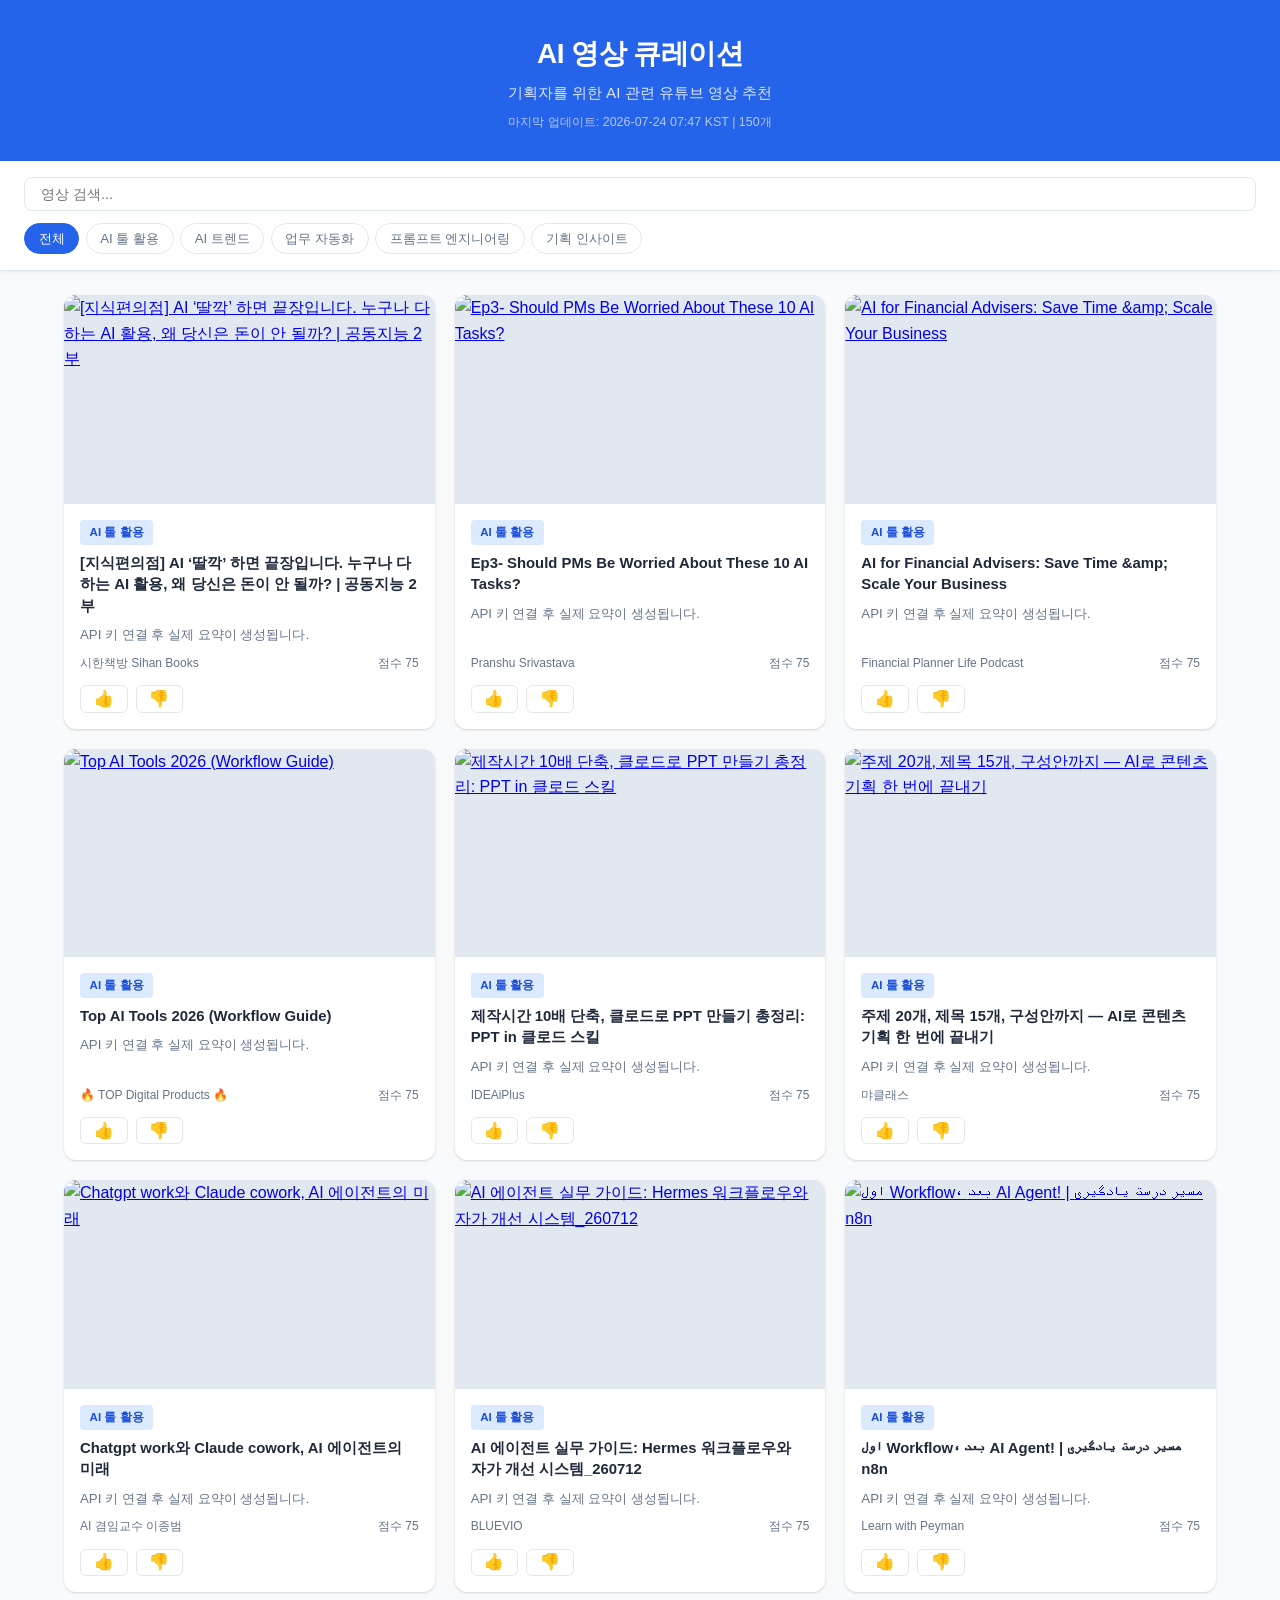
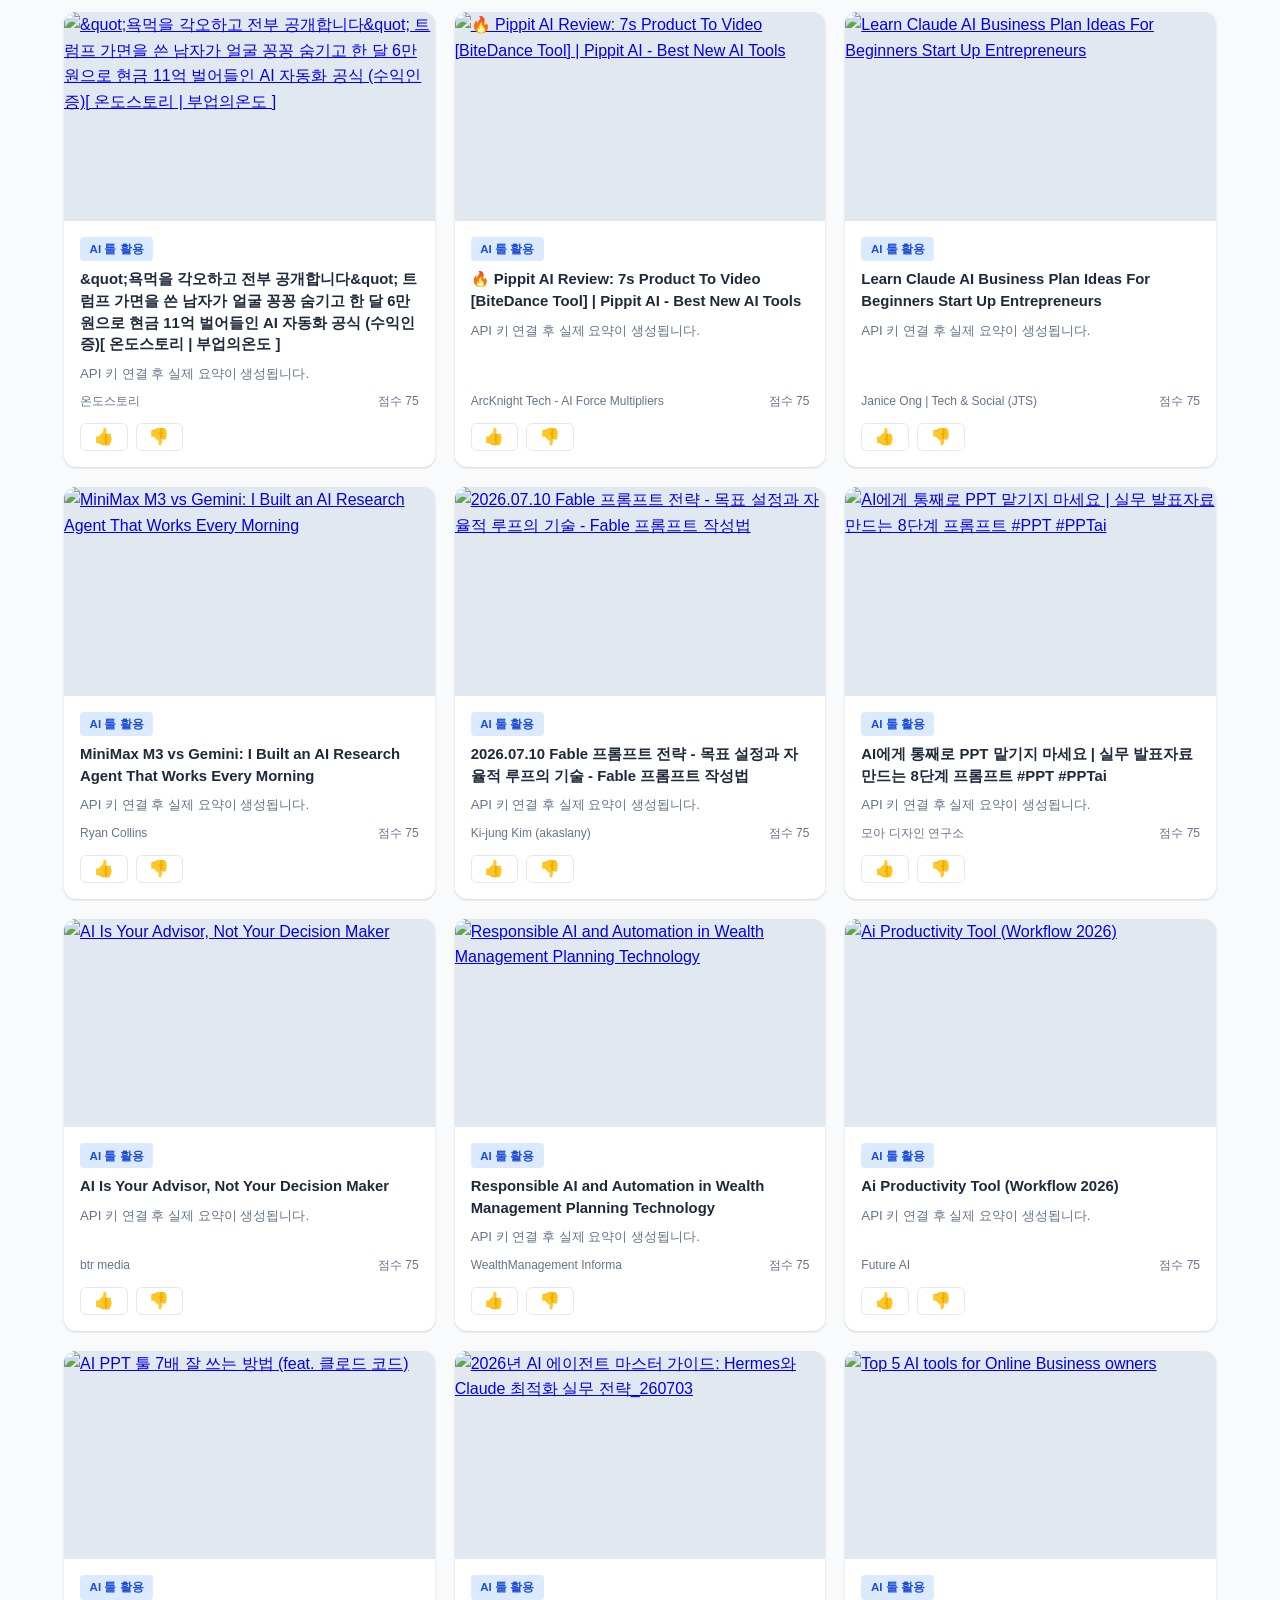
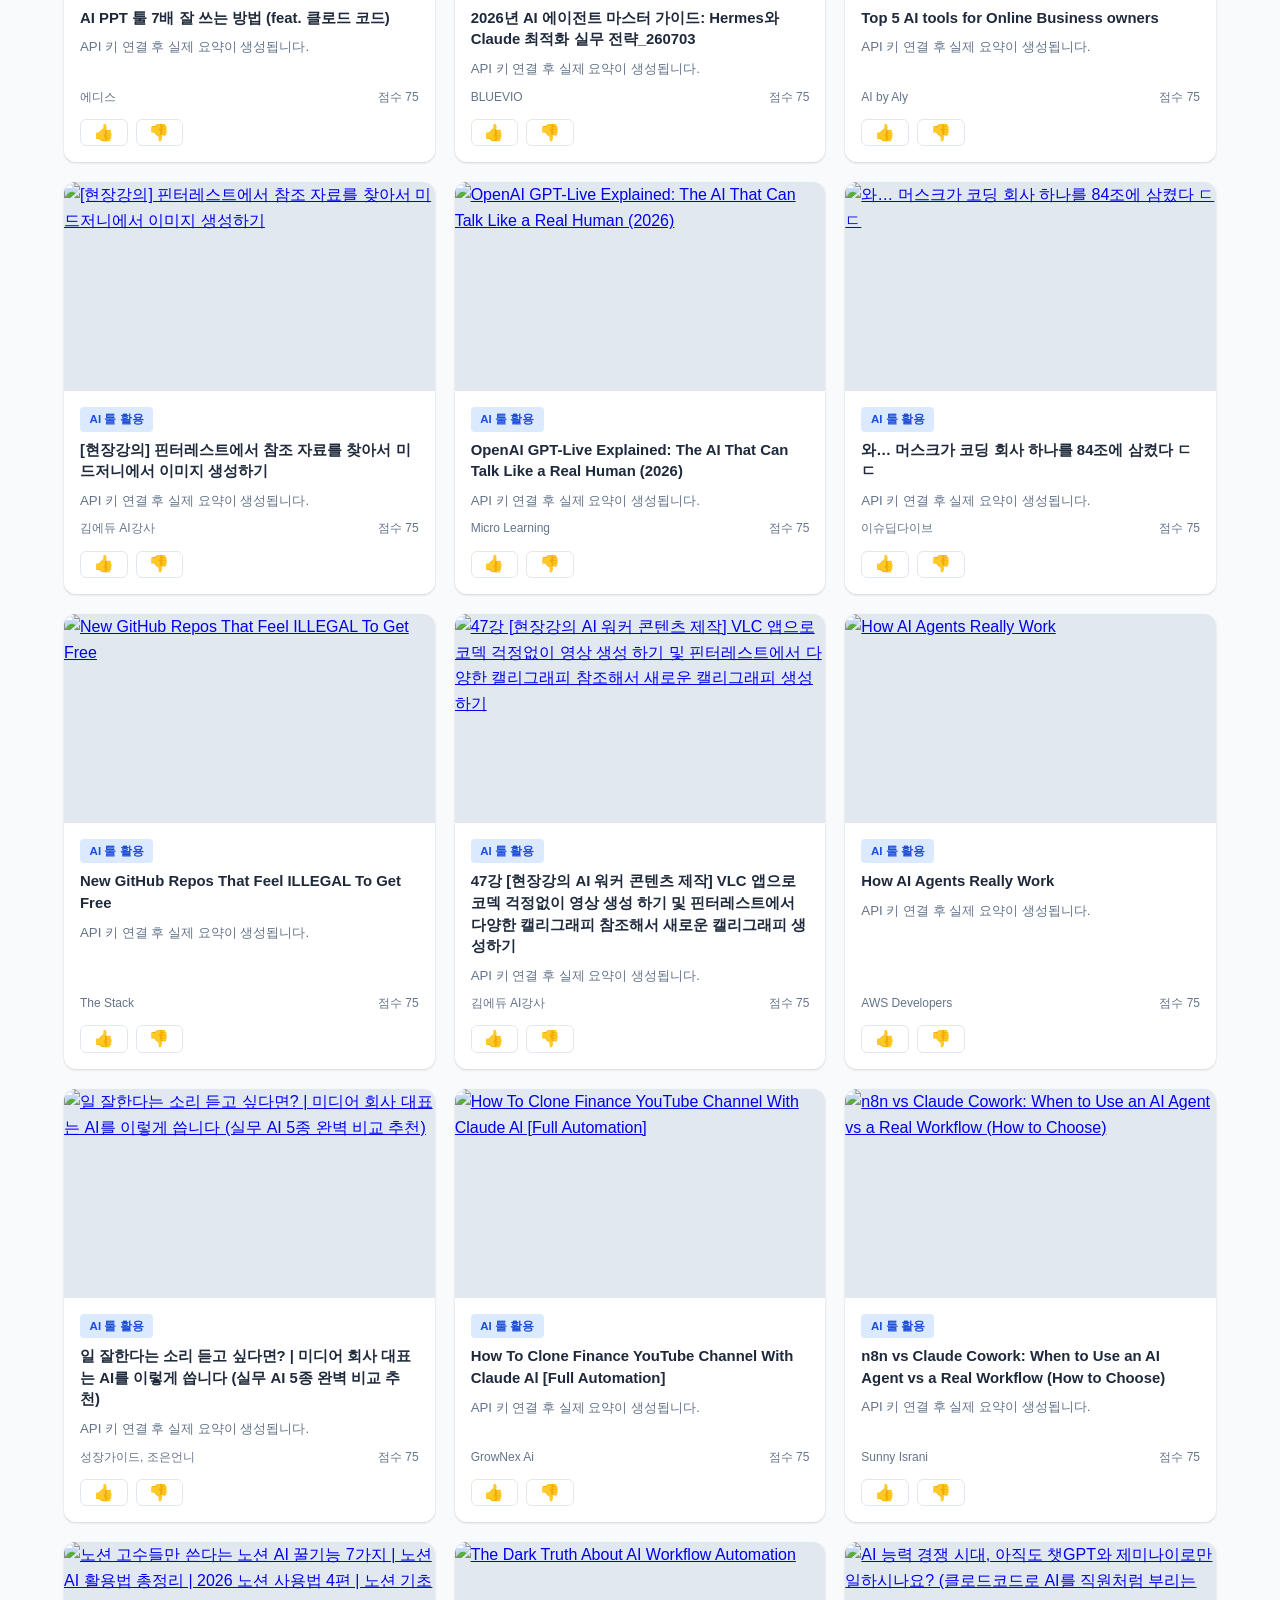
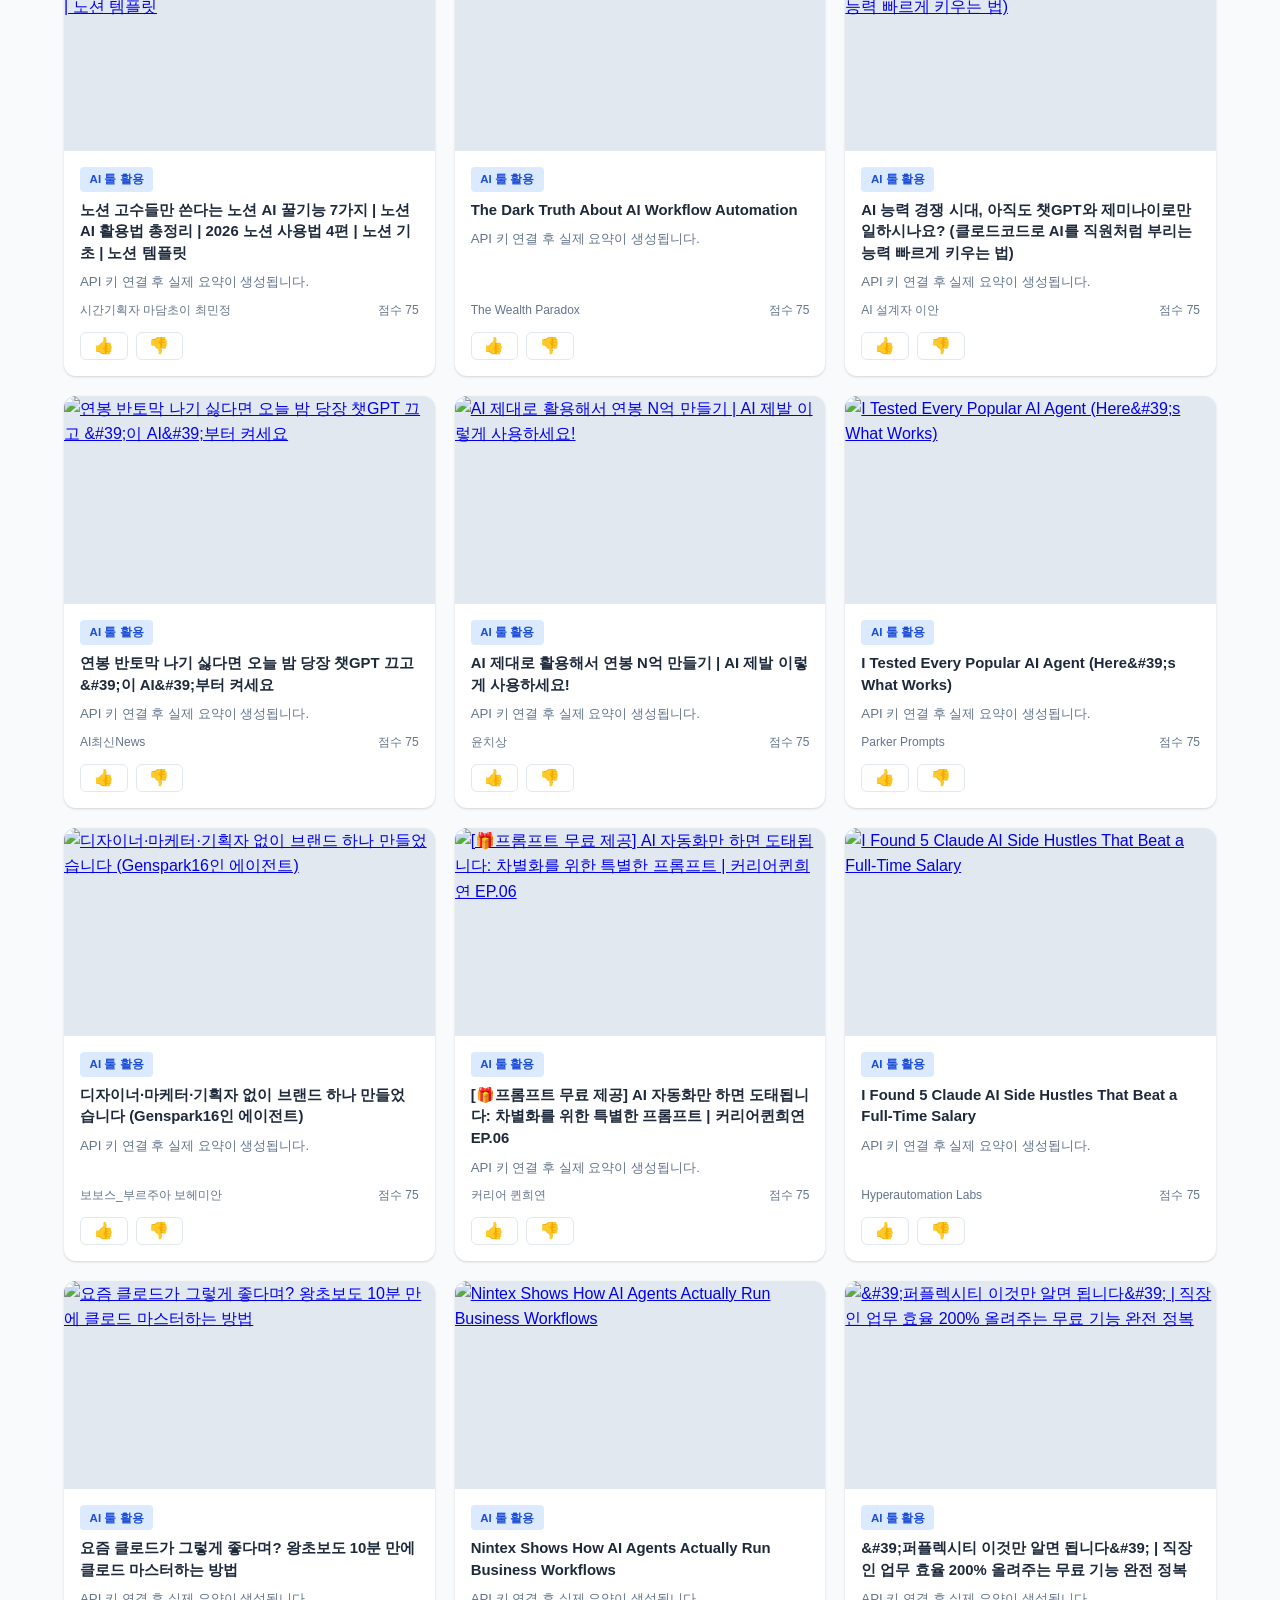
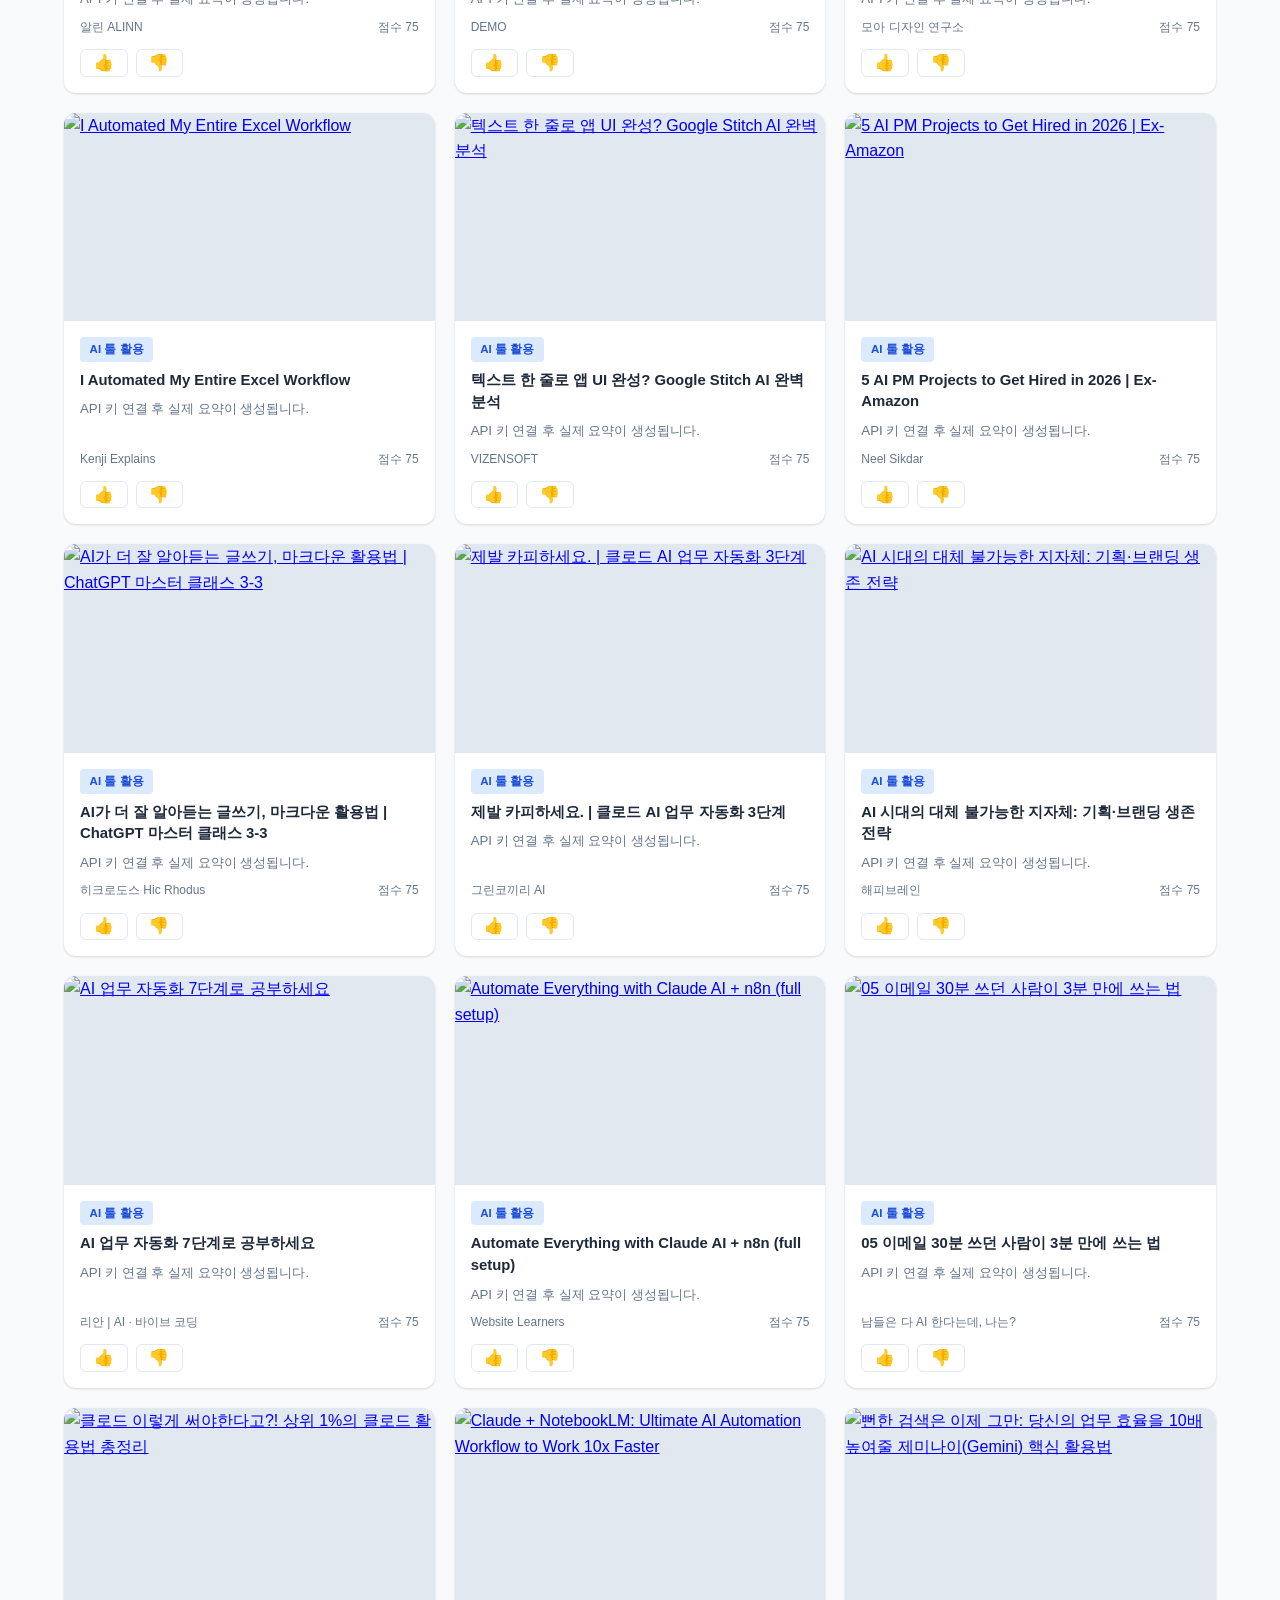
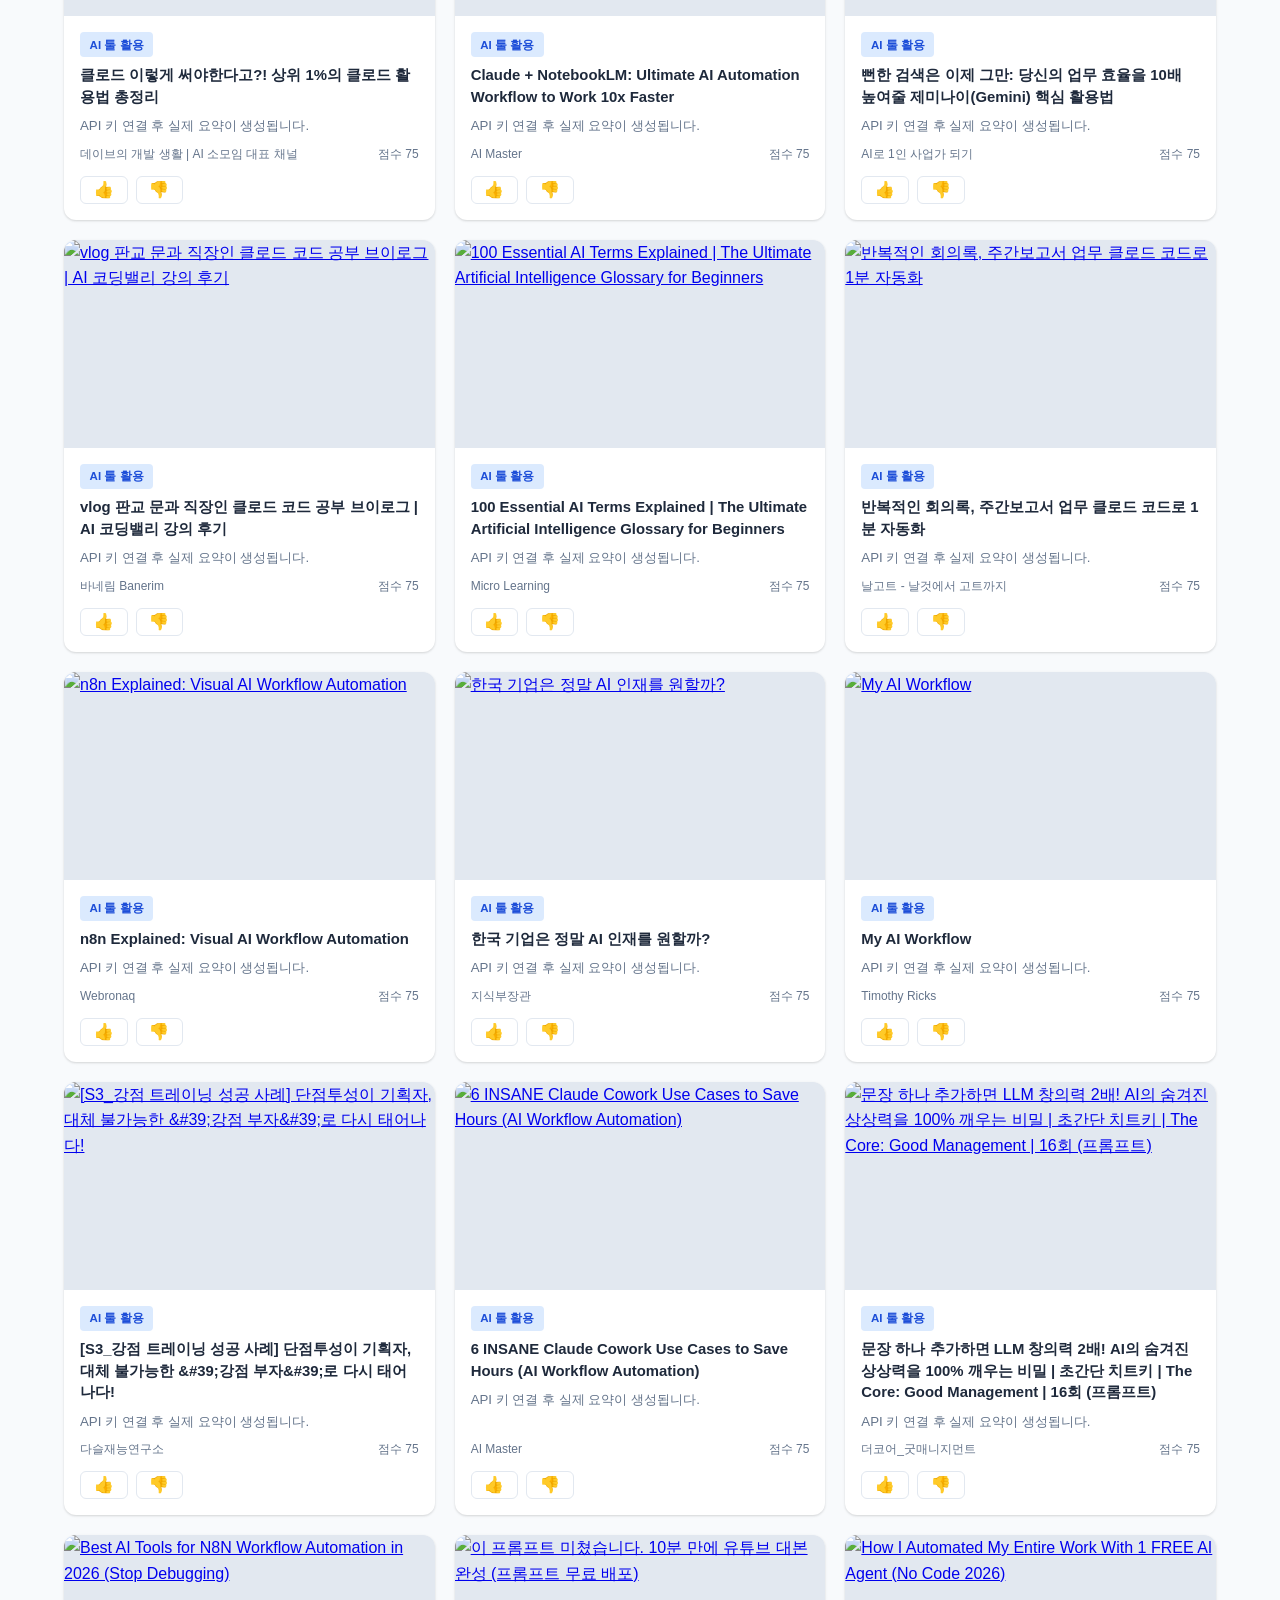
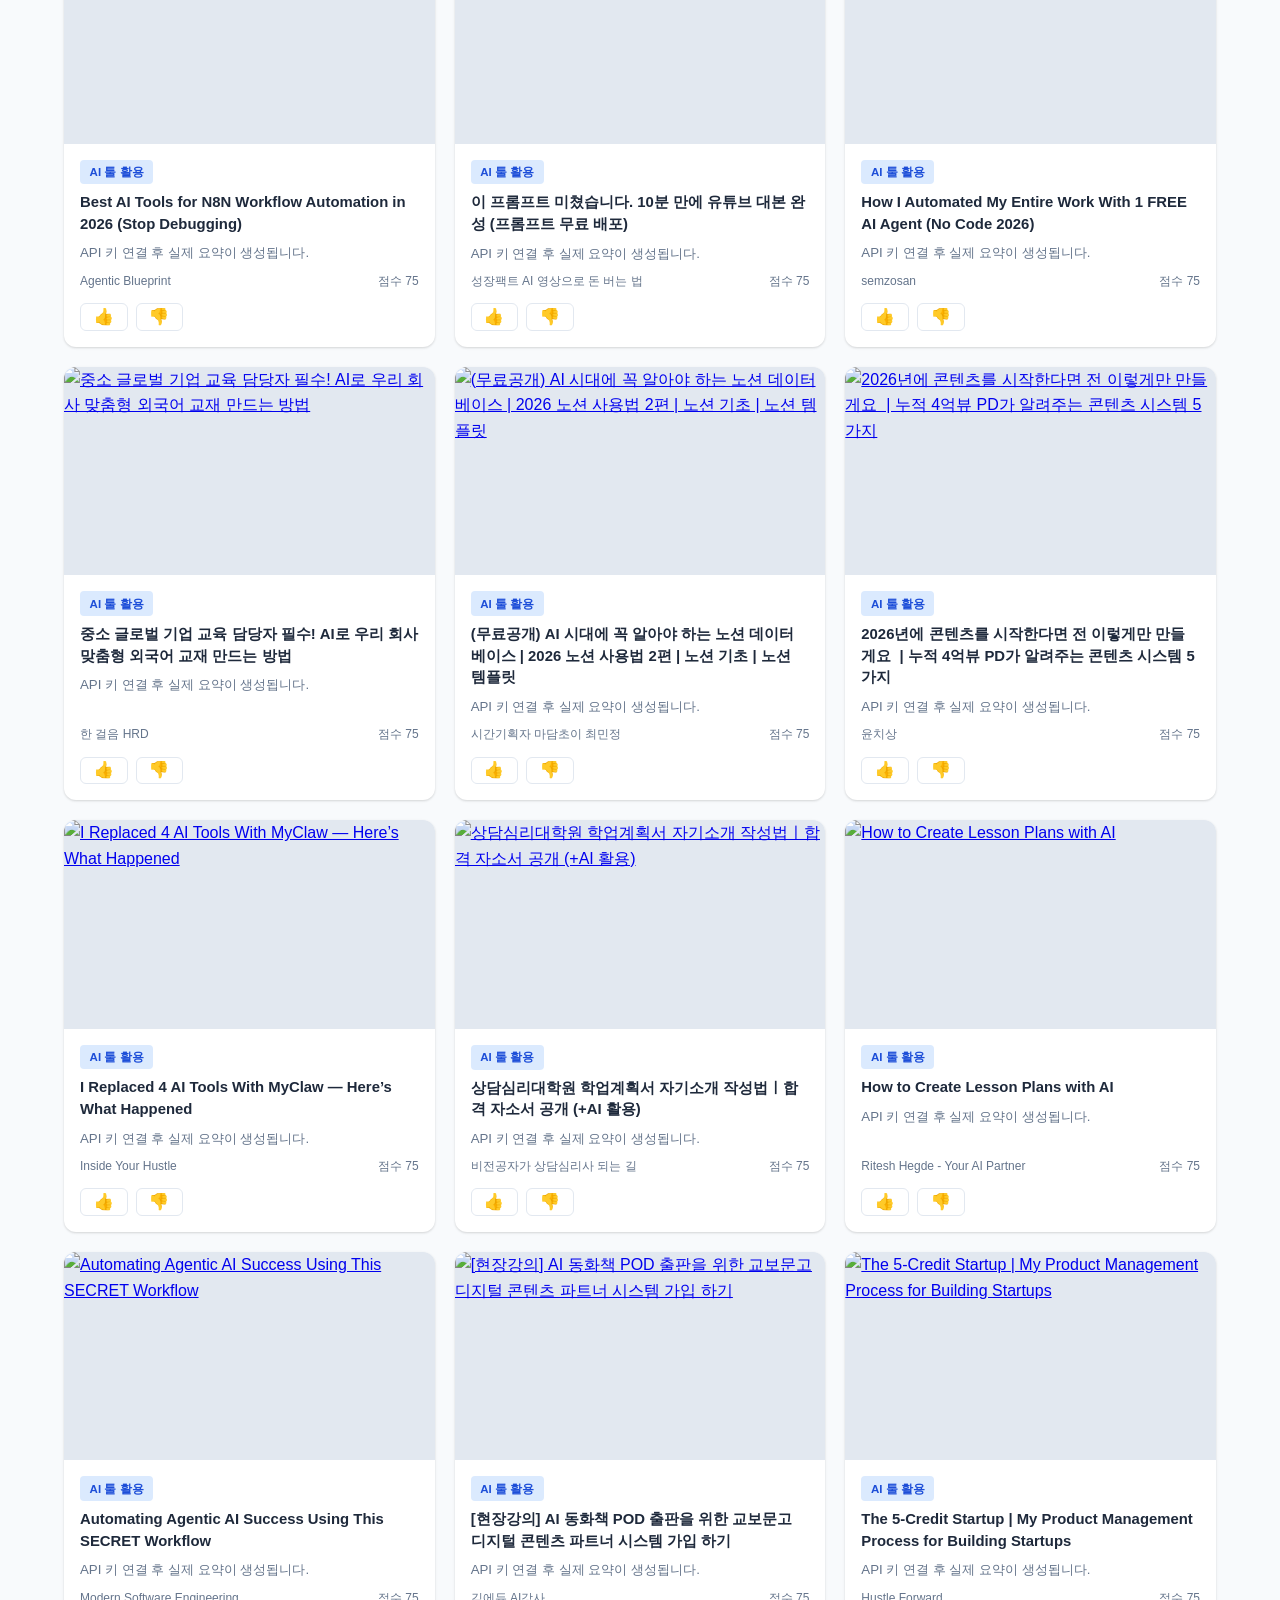
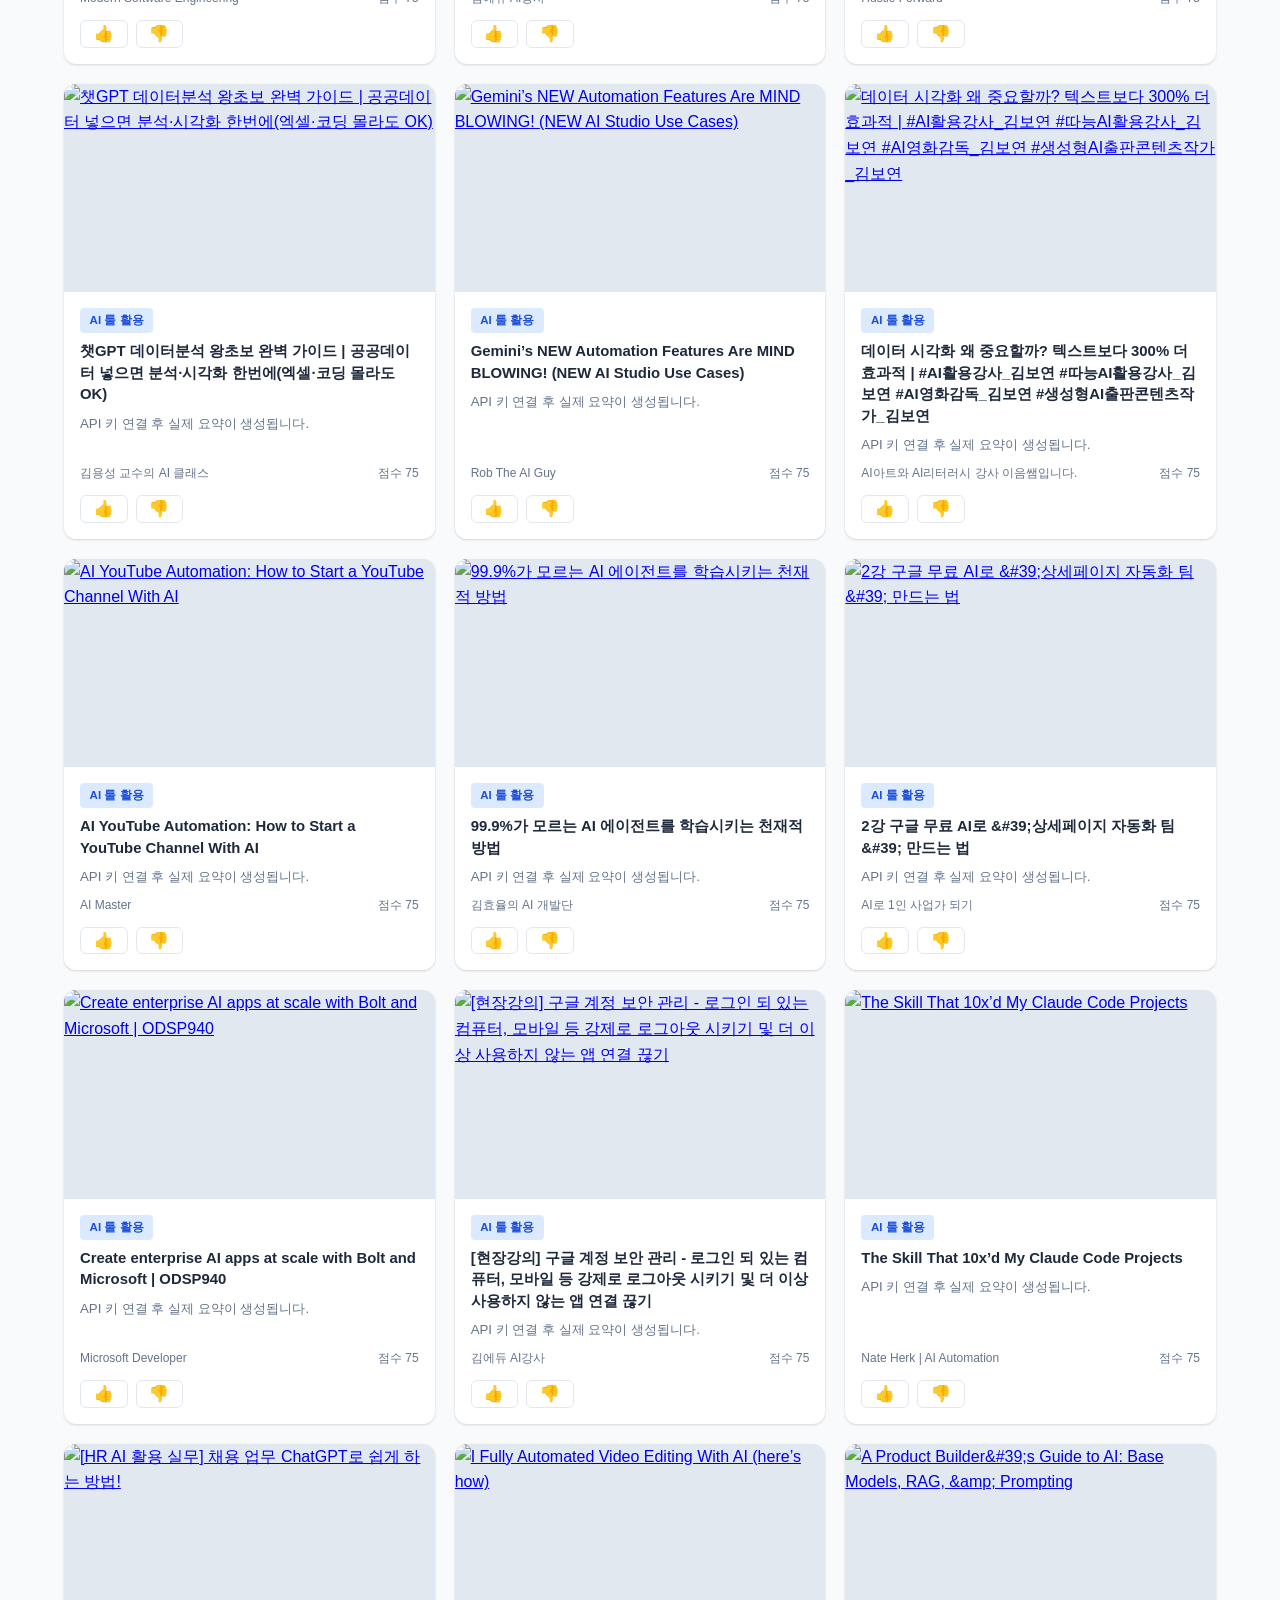
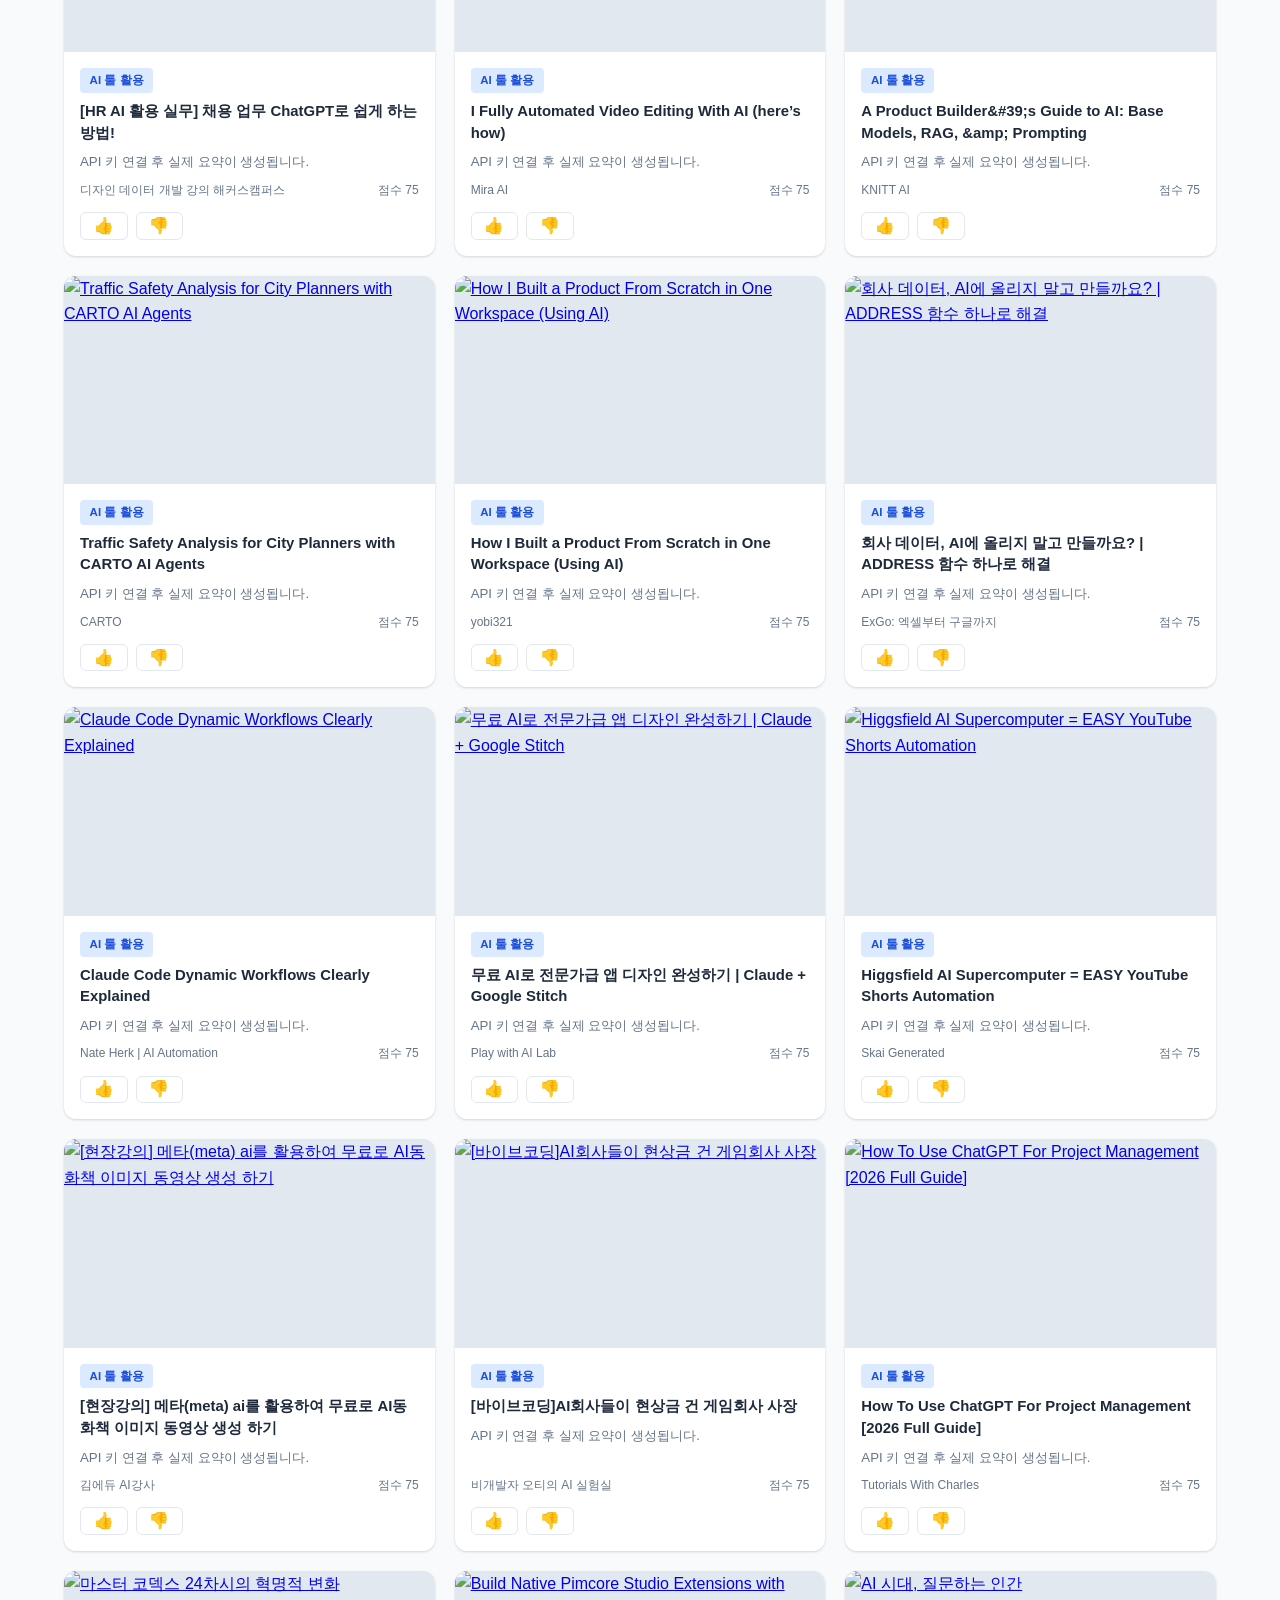
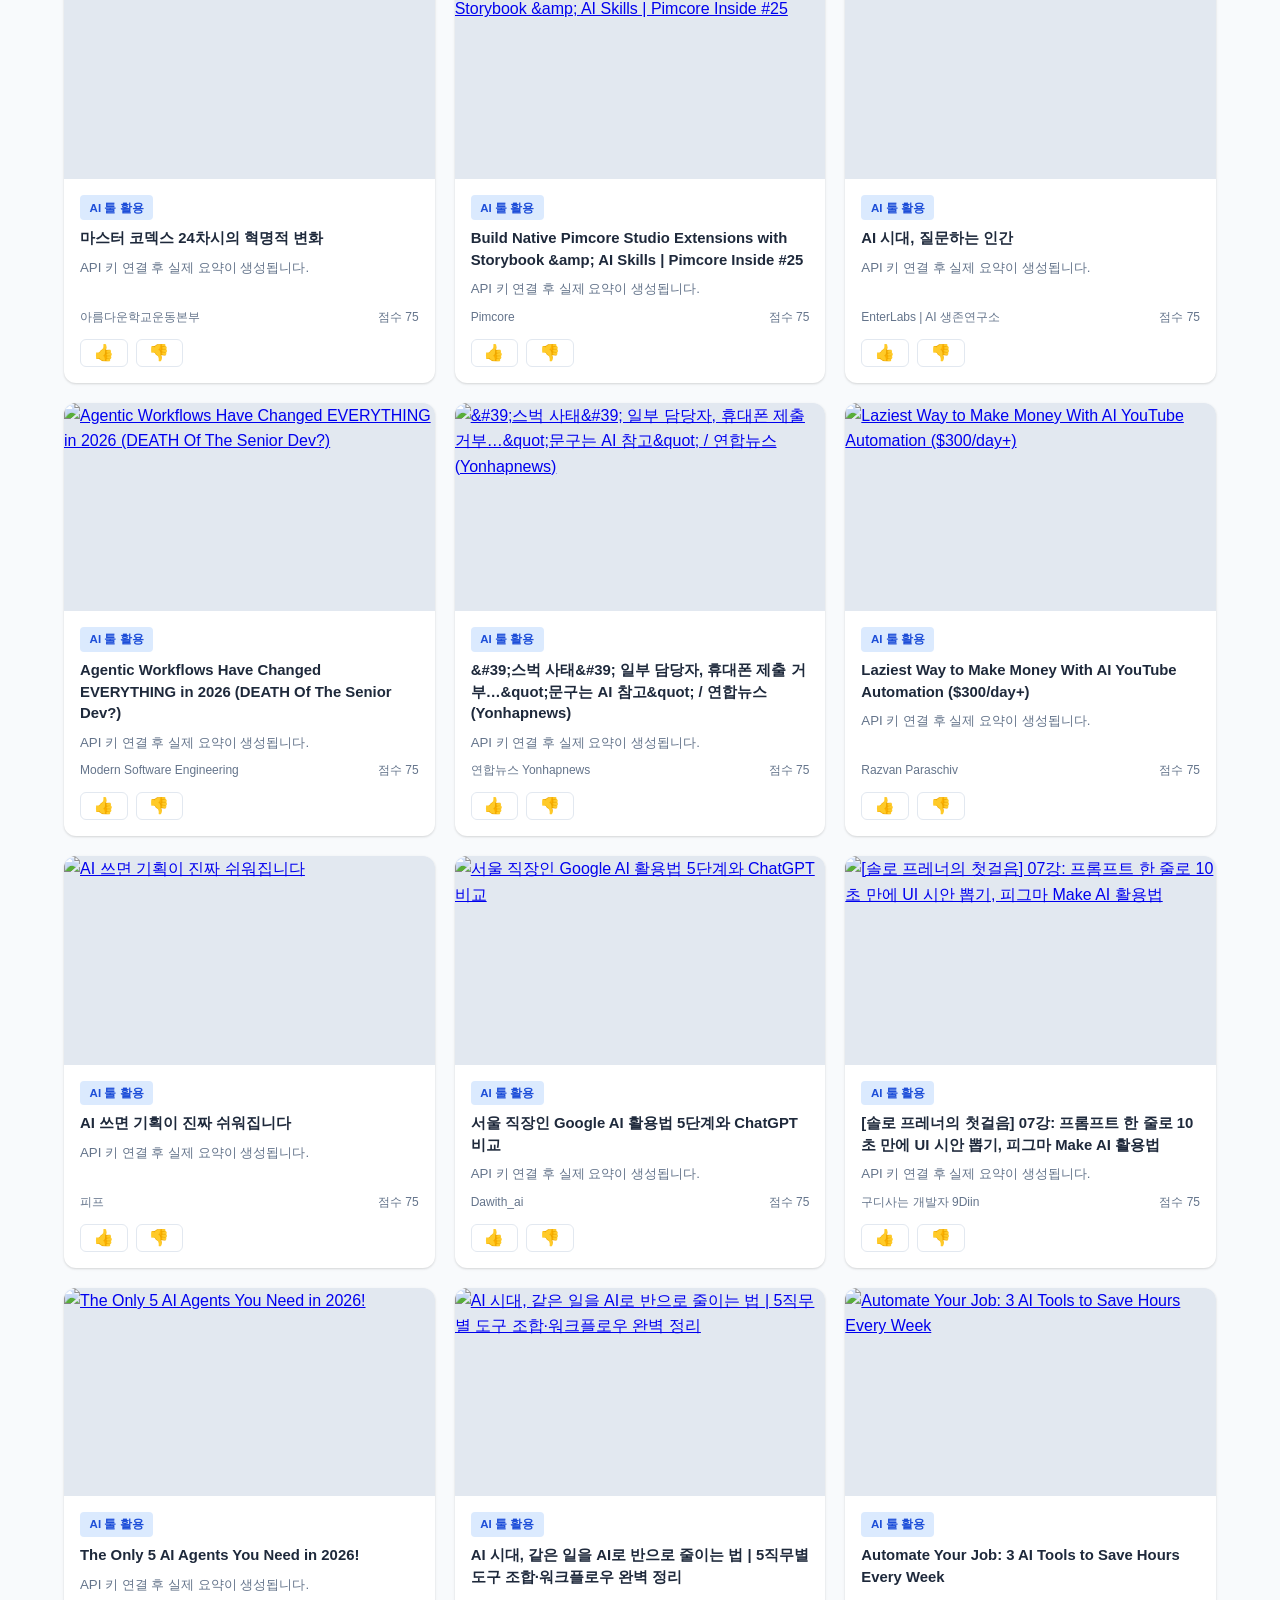
==== commit 4a45a2c1: "Auto deploy: 2026-07-23 22:47 UTC" ====
--- a/categories/AI_툴_활용.html
+++ b/categories/AI_툴_활용.html
@@ -224,7 +224,7 @@
   <header>
     <h1><a href="../index.html" style="color:inherit;text-decoration:none">AI 영상 큐레이션</a></h1>
     <p class="subtitle">기획자를 위한 AI 관련 유튜브 영상 추천</p>
-    <p class="updated">마지막 업데이트: 2026-07-02 08:03 KST | 113개</p>
+    <p class="updated">마지막 업데이트: 2026-07-24 07:47 KST | 150개</p>
   </header>
   <nav class="filter-nav">
     <div class="search-box">
@@ -241,6 +241,672 @@
   </nav>
   <main>
     <div class="video-grid" id="video-grid">
+    <div class="video-card" data-category="AI 툴 활용" data-id="80nNi1GOquU">
+      <a href="https://youtube.com/watch?v=80nNi1GOquU" target="_blank" rel="noopener">
+        <img class="thumbnail" src="https://i.ytimg.com/vi/80nNi1GOquU/mqdefault.jpg" alt="[지식편의점] AI ‘딸깍’ 하면 끝장입니다. 누구나 다 하는 AI 활용, 왜 당신은 돈이 안 될까? | 공동지능 2부" loading="lazy">
+      </a>
+      <div class="card-body">
+        <span class="category-tag">AI 툴 활용</span>
+        <h3><a href="https://youtube.com/watch?v=80nNi1GOquU" target="_blank" rel="noopener">[지식편의점] AI ‘딸깍’ 하면 끝장입니다. 누구나 다 하는 AI 활용, 왜 당신은 돈이 안 될까? | 공동지능 2부</a></h3>
+        <p class="summary">API 키 연결 후 실제 요약이 생성됩니다.</p>
+        <div class="card-meta">
+          <span class="channel">시한책방 Sihan Books </span>
+          <span class="score">점수 75</span>
+        </div>
+        <div class="feedback-buttons">
+          <button class="btn-good" onclick="sendFeedback('80nNi1GOquU','GOOD')" title="유용해요">👍</button>
+          <button class="btn-bad" onclick="sendFeedback('80nNi1GOquU','BAD')" title="별로예요">👎</button>
+        </div>
+      </div>
+    </div>
+    <div class="video-card" data-category="AI 툴 활용" data-id="uqNsOjkEnFE">
+      <a href="https://youtube.com/watch?v=uqNsOjkEnFE" target="_blank" rel="noopener">
+        <img class="thumbnail" src="https://i.ytimg.com/vi/uqNsOjkEnFE/mqdefault.jpg" alt="Ep3- Should PMs Be Worried About These 10 AI Tasks?" loading="lazy">
+      </a>
+      <div class="card-body">
+        <span class="category-tag">AI 툴 활용</span>
+        <h3><a href="https://youtube.com/watch?v=uqNsOjkEnFE" target="_blank" rel="noopener">Ep3- Should PMs Be Worried About These 10 AI Tasks?</a></h3>
+        <p class="summary">API 키 연결 후 실제 요약이 생성됩니다.</p>
+        <div class="card-meta">
+          <span class="channel">Pranshu Srivastava</span>
+          <span class="score">점수 75</span>
+        </div>
+        <div class="feedback-buttons">
+          <button class="btn-good" onclick="sendFeedback('uqNsOjkEnFE','GOOD')" title="유용해요">👍</button>
+          <button class="btn-bad" onclick="sendFeedback('uqNsOjkEnFE','BAD')" title="별로예요">👎</button>
+        </div>
+      </div>
+    </div>
+    <div class="video-card" data-category="AI 툴 활용" data-id="I-_ZImOe-2A">
+      <a href="https://youtube.com/watch?v=I-_ZImOe-2A" target="_blank" rel="noopener">
+        <img class="thumbnail" src="https://i.ytimg.com/vi/I-_ZImOe-2A/mqdefault.jpg" alt="AI for Financial Advisers: Save Time &amp;amp; Scale Your Business" loading="lazy">
+      </a>
+      <div class="card-body">
+        <span class="category-tag">AI 툴 활용</span>
+        <h3><a href="https://youtube.com/watch?v=I-_ZImOe-2A" target="_blank" rel="noopener">AI for Financial Advisers: Save Time &amp;amp; Scale Your Business</a></h3>
+        <p class="summary">API 키 연결 후 실제 요약이 생성됩니다.</p>
+        <div class="card-meta">
+          <span class="channel">Financial Planner Life Podcast</span>
+          <span class="score">점수 75</span>
+        </div>
+        <div class="feedback-buttons">
+          <button class="btn-good" onclick="sendFeedback('I-_ZImOe-2A','GOOD')" title="유용해요">👍</button>
+          <button class="btn-bad" onclick="sendFeedback('I-_ZImOe-2A','BAD')" title="별로예요">👎</button>
+        </div>
+      </div>
+    </div>
+    <div class="video-card" data-category="AI 툴 활용" data-id="FvcnNDFGdqM">
+      <a href="https://youtube.com/watch?v=FvcnNDFGdqM" target="_blank" rel="noopener">
+        <img class="thumbnail" src="https://i.ytimg.com/vi/FvcnNDFGdqM/mqdefault.jpg" alt="Top AI Tools 2026 (Workflow Guide)" loading="lazy">
+      </a>
+      <div class="card-body">
+        <span class="category-tag">AI 툴 활용</span>
+        <h3><a href="https://youtube.com/watch?v=FvcnNDFGdqM" target="_blank" rel="noopener">Top AI Tools 2026 (Workflow Guide)</a></h3>
+        <p class="summary">API 키 연결 후 실제 요약이 생성됩니다.</p>
+        <div class="card-meta">
+          <span class="channel">🔥 TOP Digital Products 🔥</span>
+          <span class="score">점수 75</span>
+        </div>
+        <div class="feedback-buttons">
+          <button class="btn-good" onclick="sendFeedback('FvcnNDFGdqM','GOOD')" title="유용해요">👍</button>
+          <button class="btn-bad" onclick="sendFeedback('FvcnNDFGdqM','BAD')" title="별로예요">👎</button>
+        </div>
+      </div>
+    </div>
+    <div class="video-card" data-category="AI 툴 활용" data-id="V6hV8dGUA-g">
+      <a href="https://youtube.com/watch?v=V6hV8dGUA-g" target="_blank" rel="noopener">
+        <img class="thumbnail" src="https://i.ytimg.com/vi/V6hV8dGUA-g/mqdefault.jpg" alt="제작시간 10배 단축, 클로드로 PPT 만들기 총정리: PPT in 클로드 스킬" loading="lazy">
+      </a>
+      <div class="card-body">
+        <span class="category-tag">AI 툴 활용</span>
+        <h3><a href="https://youtube.com/watch?v=V6hV8dGUA-g" target="_blank" rel="noopener">제작시간 10배 단축, 클로드로 PPT 만들기 총정리: PPT in 클로드 스킬</a></h3>
+        <p class="summary">API 키 연결 후 실제 요약이 생성됩니다.</p>
+        <div class="card-meta">
+          <span class="channel">IDEAiPlus</span>
+          <span class="score">점수 75</span>
+        </div>
+        <div class="feedback-buttons">
+          <button class="btn-good" onclick="sendFeedback('V6hV8dGUA-g','GOOD')" title="유용해요">👍</button>
+          <button class="btn-bad" onclick="sendFeedback('V6hV8dGUA-g','BAD')" title="별로예요">👎</button>
+        </div>
+      </div>
+    </div>
+    <div class="video-card" data-category="AI 툴 활용" data-id="2n2sR9sVl88">
+      <a href="https://youtube.com/watch?v=2n2sR9sVl88" target="_blank" rel="noopener">
+        <img class="thumbnail" src="https://i.ytimg.com/vi/2n2sR9sVl88/mqdefault.jpg" alt="주제 20개, 제목 15개, 구성안까지 — AI로 콘텐츠 기획 한 번에 끝내기" loading="lazy">
+      </a>
+      <div class="card-body">
+        <span class="category-tag">AI 툴 활용</span>
+        <h3><a href="https://youtube.com/watch?v=2n2sR9sVl88" target="_blank" rel="noopener">주제 20개, 제목 15개, 구성안까지 — AI로 콘텐츠 기획 한 번에 끝내기</a></h3>
+        <p class="summary">API 키 연결 후 실제 요약이 생성됩니다.</p>
+        <div class="card-meta">
+          <span class="channel">먀클래스</span>
+          <span class="score">점수 75</span>
+        </div>
+        <div class="feedback-buttons">
+          <button class="btn-good" onclick="sendFeedback('2n2sR9sVl88','GOOD')" title="유용해요">👍</button>
+          <button class="btn-bad" onclick="sendFeedback('2n2sR9sVl88','BAD')" title="별로예요">👎</button>
+        </div>
+      </div>
+    </div>
+    <div class="video-card" data-category="AI 툴 활용" data-id="sttMT6QONDk">
+      <a href="https://youtube.com/watch?v=sttMT6QONDk" target="_blank" rel="noopener">
+        <img class="thumbnail" src="https://i.ytimg.com/vi/sttMT6QONDk/mqdefault.jpg" alt="Chatgpt work와 Claude cowork, AI 에이전트의 미래" loading="lazy">
+      </a>
+      <div class="card-body">
+        <span class="category-tag">AI 툴 활용</span>
+        <h3><a href="https://youtube.com/watch?v=sttMT6QONDk" target="_blank" rel="noopener">Chatgpt work와 Claude cowork, AI 에이전트의 미래</a></h3>
+        <p class="summary">API 키 연결 후 실제 요약이 생성됩니다.</p>
+        <div class="card-meta">
+          <span class="channel">AI 겸임교수 이종범 </span>
+          <span class="score">점수 75</span>
+        </div>
+        <div class="feedback-buttons">
+          <button class="btn-good" onclick="sendFeedback('sttMT6QONDk','GOOD')" title="유용해요">👍</button>
+          <button class="btn-bad" onclick="sendFeedback('sttMT6QONDk','BAD')" title="별로예요">👎</button>
+        </div>
+      </div>
+    </div>
+    <div class="video-card" data-category="AI 툴 활용" data-id="WX-x8rzRg1I">
+      <a href="https://youtube.com/watch?v=WX-x8rzRg1I" target="_blank" rel="noopener">
+        <img class="thumbnail" src="https://i.ytimg.com/vi/WX-x8rzRg1I/mqdefault.jpg" alt="AI 에이전트 실무 가이드: Hermes 워크플로우와 자가 개선 시스템_260712" loading="lazy">
+      </a>
+      <div class="card-body">
+        <span class="category-tag">AI 툴 활용</span>
+        <h3><a href="https://youtube.com/watch?v=WX-x8rzRg1I" target="_blank" rel="noopener">AI 에이전트 실무 가이드: Hermes 워크플로우와 자가 개선 시스템_260712</a></h3>
+        <p class="summary">API 키 연결 후 실제 요약이 생성됩니다.</p>
+        <div class="card-meta">
+          <span class="channel">BLUEVIO</span>
+          <span class="score">점수 75</span>
+        </div>
+        <div class="feedback-buttons">
+          <button class="btn-good" onclick="sendFeedback('WX-x8rzRg1I','GOOD')" title="유용해요">👍</button>
+          <button class="btn-bad" onclick="sendFeedback('WX-x8rzRg1I','BAD')" title="별로예요">👎</button>
+        </div>
+      </div>
+    </div>
+    <div class="video-card" data-category="AI 툴 활용" data-id="DbRse-Dc5z0">
+      <a href="https://youtube.com/watch?v=DbRse-Dc5z0" target="_blank" rel="noopener">
+        <img class="thumbnail" src="https://i.ytimg.com/vi/DbRse-Dc5z0/mqdefault.jpg" alt="اول Workflow، بعد AI Agent! | مسیر درست یادگیری n8n" loading="lazy">
+      </a>
+      <div class="card-body">
+        <span class="category-tag">AI 툴 활용</span>
+        <h3><a href="https://youtube.com/watch?v=DbRse-Dc5z0" target="_blank" rel="noopener">اول Workflow، بعد AI Agent! | مسیر درست یادگیری n8n</a></h3>
+        <p class="summary">API 키 연결 후 실제 요약이 생성됩니다.</p>
+        <div class="card-meta">
+          <span class="channel">Learn with Peyman</span>
+          <span class="score">점수 75</span>
+        </div>
+        <div class="feedback-buttons">
+          <button class="btn-good" onclick="sendFeedback('DbRse-Dc5z0','GOOD')" title="유용해요">👍</button>
+          <button class="btn-bad" onclick="sendFeedback('DbRse-Dc5z0','BAD')" title="별로예요">👎</button>
+        </div>
+      </div>
+    </div>
+    <div class="video-card" data-category="AI 툴 활용" data-id="waeExujdUn4">
+      <a href="https://youtube.com/watch?v=waeExujdUn4" target="_blank" rel="noopener">
+        <img class="thumbnail" src="https://i.ytimg.com/vi/waeExujdUn4/mqdefault.jpg" alt="&amp;quot;욕먹을 각오하고 전부 공개합니다&amp;quot; 트럼프 가면을 쓴 남자가 얼굴 꽁꽁 숨기고 한 달 6만 원으로 현금 11억 벌어들인 AI 자동화 공식 (수익인증)[ 온도스토리 | 부업의온도 ]" loading="lazy">
+      </a>
+      <div class="card-body">
+        <span class="category-tag">AI 툴 활용</span>
+        <h3><a href="https://youtube.com/watch?v=waeExujdUn4" target="_blank" rel="noopener">&amp;quot;욕먹을 각오하고 전부 공개합니다&amp;quot; 트럼프 가면을 쓴 남자가 얼굴 꽁꽁 숨기고 한 달 6만 원으로 현금 11억 벌어들인 AI 자동화 공식 (수익인증)[ 온도스토리 | 부업의온도 ]</a></h3>
+        <p class="summary">API 키 연결 후 실제 요약이 생성됩니다.</p>
+        <div class="card-meta">
+          <span class="channel">온도스토리</span>
+          <span class="score">점수 75</span>
+        </div>
+        <div class="feedback-buttons">
+          <button class="btn-good" onclick="sendFeedback('waeExujdUn4','GOOD')" title="유용해요">👍</button>
+          <button class="btn-bad" onclick="sendFeedback('waeExujdUn4','BAD')" title="별로예요">👎</button>
+        </div>
+      </div>
+    </div>
+    <div class="video-card" data-category="AI 툴 활용" data-id="Uu8tbzdQsqw">
+      <a href="https://youtube.com/watch?v=Uu8tbzdQsqw" target="_blank" rel="noopener">
+        <img class="thumbnail" src="https://i.ytimg.com/vi/Uu8tbzdQsqw/mqdefault.jpg" alt="🔥 Pippit AI Review: 7s Product To Video [BiteDance Tool] | Pippit AI - Best New AI Tools" loading="lazy">
+      </a>
+      <div class="card-body">
+        <span class="category-tag">AI 툴 활용</span>
+        <h3><a href="https://youtube.com/watch?v=Uu8tbzdQsqw" target="_blank" rel="noopener">🔥 Pippit AI Review: 7s Product To Video [BiteDance Tool] | Pippit AI - Best New AI Tools</a></h3>
+        <p class="summary">API 키 연결 후 실제 요약이 생성됩니다.</p>
+        <div class="card-meta">
+          <span class="channel">ArcKnight Tech - AI Force Multipliers</span>
+          <span class="score">점수 75</span>
+        </div>
+        <div class="feedback-buttons">
+          <button class="btn-good" onclick="sendFeedback('Uu8tbzdQsqw','GOOD')" title="유용해요">👍</button>
+          <button class="btn-bad" onclick="sendFeedback('Uu8tbzdQsqw','BAD')" title="별로예요">👎</button>
+        </div>
+      </div>
+    </div>
+    <div class="video-card" data-category="AI 툴 활용" data-id="OQLQ573udfc">
+      <a href="https://youtube.com/watch?v=OQLQ573udfc" target="_blank" rel="noopener">
+        <img class="thumbnail" src="https://i.ytimg.com/vi/OQLQ573udfc/mqdefault.jpg" alt="Learn Claude AI Business Plan Ideas For Beginners Start Up Entrepreneurs" loading="lazy">
+      </a>
+      <div class="card-body">
+        <span class="category-tag">AI 툴 활용</span>
+        <h3><a href="https://youtube.com/watch?v=OQLQ573udfc" target="_blank" rel="noopener">Learn Claude AI Business Plan Ideas For Beginners Start Up Entrepreneurs</a></h3>
+        <p class="summary">API 키 연결 후 실제 요약이 생성됩니다.</p>
+        <div class="card-meta">
+          <span class="channel">Janice Ong | Tech &amp; Social (JTS)</span>
+          <span class="score">점수 75</span>
+        </div>
+        <div class="feedback-buttons">
+          <button class="btn-good" onclick="sendFeedback('OQLQ573udfc','GOOD')" title="유용해요">👍</button>
+          <button class="btn-bad" onclick="sendFeedback('OQLQ573udfc','BAD')" title="별로예요">👎</button>
+        </div>
+      </div>
+    </div>
+    <div class="video-card" data-category="AI 툴 활용" data-id="PdVnie5JXrg">
+      <a href="https://youtube.com/watch?v=PdVnie5JXrg" target="_blank" rel="noopener">
+        <img class="thumbnail" src="https://i.ytimg.com/vi/PdVnie5JXrg/mqdefault.jpg" alt="MiniMax M3 vs Gemini: I Built an AI Research Agent That Works Every Morning" loading="lazy">
+      </a>
+      <div class="card-body">
+        <span class="category-tag">AI 툴 활용</span>
+        <h3><a href="https://youtube.com/watch?v=PdVnie5JXrg" target="_blank" rel="noopener">MiniMax M3 vs Gemini: I Built an AI Research Agent That Works Every Morning</a></h3>
+        <p class="summary">API 키 연결 후 실제 요약이 생성됩니다.</p>
+        <div class="card-meta">
+          <span class="channel">Ryan Collins</span>
+          <span class="score">점수 75</span>
+        </div>
+        <div class="feedback-buttons">
+          <button class="btn-good" onclick="sendFeedback('PdVnie5JXrg','GOOD')" title="유용해요">👍</button>
+          <button class="btn-bad" onclick="sendFeedback('PdVnie5JXrg','BAD')" title="별로예요">👎</button>
+        </div>
+      </div>
+    </div>
+    <div class="video-card" data-category="AI 툴 활용" data-id="j7UxIsdZNxY">
+      <a href="https://youtube.com/watch?v=j7UxIsdZNxY" target="_blank" rel="noopener">
+        <img class="thumbnail" src="https://i.ytimg.com/vi/j7UxIsdZNxY/mqdefault.jpg" alt="2026.07.10 Fable 프롬프트 전략 - 목표 설정과 자율적 루프의 기술 - Fable 프롬프트 작성법" loading="lazy">
+      </a>
+      <div class="card-body">
+        <span class="category-tag">AI 툴 활용</span>
+        <h3><a href="https://youtube.com/watch?v=j7UxIsdZNxY" target="_blank" rel="noopener">2026.07.10 Fable 프롬프트 전략 - 목표 설정과 자율적 루프의 기술 - Fable 프롬프트 작성법</a></h3>
+        <p class="summary">API 키 연결 후 실제 요약이 생성됩니다.</p>
+        <div class="card-meta">
+          <span class="channel">Ki-jung Kim (akaslany)</span>
+          <span class="score">점수 75</span>
+        </div>
+        <div class="feedback-buttons">
+          <button class="btn-good" onclick="sendFeedback('j7UxIsdZNxY','GOOD')" title="유용해요">👍</button>
+          <button class="btn-bad" onclick="sendFeedback('j7UxIsdZNxY','BAD')" title="별로예요">👎</button>
+        </div>
+      </div>
+    </div>
+    <div class="video-card" data-category="AI 툴 활용" data-id="v7rmM6hzA_o">
+      <a href="https://youtube.com/watch?v=v7rmM6hzA_o" target="_blank" rel="noopener">
+        <img class="thumbnail" src="https://i.ytimg.com/vi/v7rmM6hzA_o/mqdefault.jpg" alt="AI에게 통째로 PPT 맡기지 마세요 | 실무 발표자료 만드는 8단계 프롬프트 #PPT #PPTai" loading="lazy">
+      </a>
+      <div class="card-body">
+        <span class="category-tag">AI 툴 활용</span>
+        <h3><a href="https://youtube.com/watch?v=v7rmM6hzA_o" target="_blank" rel="noopener">AI에게 통째로 PPT 맡기지 마세요 | 실무 발표자료 만드는 8단계 프롬프트 #PPT #PPTai</a></h3>
+        <p class="summary">API 키 연결 후 실제 요약이 생성됩니다.</p>
+        <div class="card-meta">
+          <span class="channel">모아 디자인 연구소</span>
+          <span class="score">점수 75</span>
+        </div>
+        <div class="feedback-buttons">
+          <button class="btn-good" onclick="sendFeedback('v7rmM6hzA_o','GOOD')" title="유용해요">👍</button>
+          <button class="btn-bad" onclick="sendFeedback('v7rmM6hzA_o','BAD')" title="별로예요">👎</button>
+        </div>
+      </div>
+    </div>
+    <div class="video-card" data-category="AI 툴 활용" data-id="9ulZUGDJPtI">
+      <a href="https://youtube.com/watch?v=9ulZUGDJPtI" target="_blank" rel="noopener">
+        <img class="thumbnail" src="https://i.ytimg.com/vi/9ulZUGDJPtI/mqdefault.jpg" alt="AI Is Your Advisor, Not Your Decision Maker" loading="lazy">
+      </a>
+      <div class="card-body">
+        <span class="category-tag">AI 툴 활용</span>
+        <h3><a href="https://youtube.com/watch?v=9ulZUGDJPtI" target="_blank" rel="noopener">AI Is Your Advisor, Not Your Decision Maker</a></h3>
+        <p class="summary">API 키 연결 후 실제 요약이 생성됩니다.</p>
+        <div class="card-meta">
+          <span class="channel">btr media </span>
+          <span class="score">점수 75</span>
+        </div>
+        <div class="feedback-buttons">
+          <button class="btn-good" onclick="sendFeedback('9ulZUGDJPtI','GOOD')" title="유용해요">👍</button>
+          <button class="btn-bad" onclick="sendFeedback('9ulZUGDJPtI','BAD')" title="별로예요">👎</button>
+        </div>
+      </div>
+    </div>
+    <div class="video-card" data-category="AI 툴 활용" data-id="KLsS-wAypOY">
+      <a href="https://youtube.com/watch?v=KLsS-wAypOY" target="_blank" rel="noopener">
+        <img class="thumbnail" src="https://i.ytimg.com/vi/KLsS-wAypOY/mqdefault.jpg" alt="Responsible AI and Automation in Wealth Management Planning Technology" loading="lazy">
+      </a>
+      <div class="card-body">
+        <span class="category-tag">AI 툴 활용</span>
+        <h3><a href="https://youtube.com/watch?v=KLsS-wAypOY" target="_blank" rel="noopener">Responsible AI and Automation in Wealth Management Planning Technology</a></h3>
+        <p class="summary">API 키 연결 후 실제 요약이 생성됩니다.</p>
+        <div class="card-meta">
+          <span class="channel">WealthManagement Informa</span>
+          <span class="score">점수 75</span>
+        </div>
+        <div class="feedback-buttons">
+          <button class="btn-good" onclick="sendFeedback('KLsS-wAypOY','GOOD')" title="유용해요">👍</button>
+          <button class="btn-bad" onclick="sendFeedback('KLsS-wAypOY','BAD')" title="별로예요">👎</button>
+        </div>
+      </div>
+    </div>
+    <div class="video-card" data-category="AI 툴 활용" data-id="oXUCeOARrZ4">
+      <a href="https://youtube.com/watch?v=oXUCeOARrZ4" target="_blank" rel="noopener">
+        <img class="thumbnail" src="https://i.ytimg.com/vi/oXUCeOARrZ4/mqdefault.jpg" alt="Ai Productivity Tool (Workflow 2026)" loading="lazy">
+      </a>
+      <div class="card-body">
+        <span class="category-tag">AI 툴 활용</span>
+        <h3><a href="https://youtube.com/watch?v=oXUCeOARrZ4" target="_blank" rel="noopener">Ai Productivity Tool (Workflow 2026)</a></h3>
+        <p class="summary">API 키 연결 후 실제 요약이 생성됩니다.</p>
+        <div class="card-meta">
+          <span class="channel">Future AI</span>
+          <span class="score">점수 75</span>
+        </div>
+        <div class="feedback-buttons">
+          <button class="btn-good" onclick="sendFeedback('oXUCeOARrZ4','GOOD')" title="유용해요">👍</button>
+          <button class="btn-bad" onclick="sendFeedback('oXUCeOARrZ4','BAD')" title="별로예요">👎</button>
+        </div>
+      </div>
+    </div>
+    <div class="video-card" data-category="AI 툴 활용" data-id="K8m3Bla-7Qs">
+      <a href="https://youtube.com/watch?v=K8m3Bla-7Qs" target="_blank" rel="noopener">
+        <img class="thumbnail" src="https://i.ytimg.com/vi/K8m3Bla-7Qs/mqdefault.jpg" alt="AI PPT 툴 7배 잘 쓰는 방법 (feat. 클로드 코드)" loading="lazy">
+      </a>
+      <div class="card-body">
+        <span class="category-tag">AI 툴 활용</span>
+        <h3><a href="https://youtube.com/watch?v=K8m3Bla-7Qs" target="_blank" rel="noopener">AI PPT 툴 7배 잘 쓰는 방법 (feat. 클로드 코드)</a></h3>
+        <p class="summary">API 키 연결 후 실제 요약이 생성됩니다.</p>
+        <div class="card-meta">
+          <span class="channel">에디스</span>
+          <span class="score">점수 75</span>
+        </div>
+        <div class="feedback-buttons">
+          <button class="btn-good" onclick="sendFeedback('K8m3Bla-7Qs','GOOD')" title="유용해요">👍</button>
+          <button class="btn-bad" onclick="sendFeedback('K8m3Bla-7Qs','BAD')" title="별로예요">👎</button>
+        </div>
+      </div>
+    </div>
+    <div class="video-card" data-category="AI 툴 활용" data-id="wIkj0hAHtUw">
+      <a href="https://youtube.com/watch?v=wIkj0hAHtUw" target="_blank" rel="noopener">
+        <img class="thumbnail" src="https://i.ytimg.com/vi/wIkj0hAHtUw/mqdefault.jpg" alt="2026년 AI 에이전트 마스터 가이드: Hermes와 Claude 최적화 실무 전략_260703" loading="lazy">
+      </a>
+      <div class="card-body">
+        <span class="category-tag">AI 툴 활용</span>
+        <h3><a href="https://youtube.com/watch?v=wIkj0hAHtUw" target="_blank" rel="noopener">2026년 AI 에이전트 마스터 가이드: Hermes와 Claude 최적화 실무 전략_260703</a></h3>
+        <p class="summary">API 키 연결 후 실제 요약이 생성됩니다.</p>
+        <div class="card-meta">
+          <span class="channel">BLUEVIO</span>
+          <span class="score">점수 75</span>
+        </div>
+        <div class="feedback-buttons">
+          <button class="btn-good" onclick="sendFeedback('wIkj0hAHtUw','GOOD')" title="유용해요">👍</button>
+          <button class="btn-bad" onclick="sendFeedback('wIkj0hAHtUw','BAD')" title="별로예요">👎</button>
+        </div>
+      </div>
+    </div>
+    <div class="video-card" data-category="AI 툴 활용" data-id="EzX6wBPILaE">
+      <a href="https://youtube.com/watch?v=EzX6wBPILaE" target="_blank" rel="noopener">
+        <img class="thumbnail" src="https://i.ytimg.com/vi/EzX6wBPILaE/mqdefault.jpg" alt="Top 5 AI tools for Online Business owners" loading="lazy">
+      </a>
+      <div class="card-body">
+        <span class="category-tag">AI 툴 활용</span>
+        <h3><a href="https://youtube.com/watch?v=EzX6wBPILaE" target="_blank" rel="noopener">Top 5 AI tools for Online Business owners</a></h3>
+        <p class="summary">API 키 연결 후 실제 요약이 생성됩니다.</p>
+        <div class="card-meta">
+          <span class="channel">AI by Aly</span>
+          <span class="score">점수 75</span>
+        </div>
+        <div class="feedback-buttons">
+          <button class="btn-good" onclick="sendFeedback('EzX6wBPILaE','GOOD')" title="유용해요">👍</button>
+          <button class="btn-bad" onclick="sendFeedback('EzX6wBPILaE','BAD')" title="별로예요">👎</button>
+        </div>
+      </div>
+    </div>
+    <div class="video-card" data-category="AI 툴 활용" data-id="5BCY9mBXWtE">
+      <a href="https://youtube.com/watch?v=5BCY9mBXWtE" target="_blank" rel="noopener">
+        <img class="thumbnail" src="https://i.ytimg.com/vi/5BCY9mBXWtE/mqdefault.jpg" alt="[현장강의] 핀터레스트에서 참조 자료를 찾아서 미드저니에서 이미지 생성하기" loading="lazy">
+      </a>
+      <div class="card-body">
+        <span class="category-tag">AI 툴 활용</span>
+        <h3><a href="https://youtube.com/watch?v=5BCY9mBXWtE" target="_blank" rel="noopener">[현장강의] 핀터레스트에서 참조 자료를 찾아서 미드저니에서 이미지 생성하기</a></h3>
+        <p class="summary">API 키 연결 후 실제 요약이 생성됩니다.</p>
+        <div class="card-meta">
+          <span class="channel">김에듀 AI강사</span>
+          <span class="score">점수 75</span>
+        </div>
+        <div class="feedback-buttons">
+          <button class="btn-good" onclick="sendFeedback('5BCY9mBXWtE','GOOD')" title="유용해요">👍</button>
+          <button class="btn-bad" onclick="sendFeedback('5BCY9mBXWtE','BAD')" title="별로예요">👎</button>
+        </div>
+      </div>
+    </div>
+    <div class="video-card" data-category="AI 툴 활용" data-id="CDvciNcrWAU">
+      <a href="https://youtube.com/watch?v=CDvciNcrWAU" target="_blank" rel="noopener">
+        <img class="thumbnail" src="https://i.ytimg.com/vi/CDvciNcrWAU/mqdefault.jpg" alt="OpenAI GPT-Live Explained: The AI That Can Talk Like a Real Human (2026)" loading="lazy">
+      </a>
+      <div class="card-body">
+        <span class="category-tag">AI 툴 활용</span>
+        <h3><a href="https://youtube.com/watch?v=CDvciNcrWAU" target="_blank" rel="noopener">OpenAI GPT-Live Explained: The AI That Can Talk Like a Real Human (2026)</a></h3>
+        <p class="summary">API 키 연결 후 실제 요약이 생성됩니다.</p>
+        <div class="card-meta">
+          <span class="channel">Micro Learning</span>
+          <span class="score">점수 75</span>
+        </div>
+        <div class="feedback-buttons">
+          <button class="btn-good" onclick="sendFeedback('CDvciNcrWAU','GOOD')" title="유용해요">👍</button>
+          <button class="btn-bad" onclick="sendFeedback('CDvciNcrWAU','BAD')" title="별로예요">👎</button>
+        </div>
+      </div>
+    </div>
+    <div class="video-card" data-category="AI 툴 활용" data-id="Sko5gvCfTro">
+      <a href="https://youtube.com/watch?v=Sko5gvCfTro" target="_blank" rel="noopener">
+        <img class="thumbnail" src="https://i.ytimg.com/vi/Sko5gvCfTro/mqdefault.jpg" alt="와… 머스크가 코딩 회사 하나를 84조에 삼켰다 ㄷㄷ" loading="lazy">
+      </a>
+      <div class="card-body">
+        <span class="category-tag">AI 툴 활용</span>
+        <h3><a href="https://youtube.com/watch?v=Sko5gvCfTro" target="_blank" rel="noopener">와… 머스크가 코딩 회사 하나를 84조에 삼켰다 ㄷㄷ</a></h3>
+        <p class="summary">API 키 연결 후 실제 요약이 생성됩니다.</p>
+        <div class="card-meta">
+          <span class="channel">이슈딥다이브</span>
+          <span class="score">점수 75</span>
+        </div>
+        <div class="feedback-buttons">
+          <button class="btn-good" onclick="sendFeedback('Sko5gvCfTro','GOOD')" title="유용해요">👍</button>
+          <button class="btn-bad" onclick="sendFeedback('Sko5gvCfTro','BAD')" title="별로예요">👎</button>
+        </div>
+      </div>
+    </div>
+    <div class="video-card" data-category="AI 툴 활용" data-id="vH23D2n2zl8">
+      <a href="https://youtube.com/watch?v=vH23D2n2zl8" target="_blank" rel="noopener">
+        <img class="thumbnail" src="https://i.ytimg.com/vi/vH23D2n2zl8/mqdefault.jpg" alt="New GitHub Repos That Feel ILLEGAL To Get Free" loading="lazy">
+      </a>
+      <div class="card-body">
+        <span class="category-tag">AI 툴 활용</span>
+        <h3><a href="https://youtube.com/watch?v=vH23D2n2zl8" target="_blank" rel="noopener">New GitHub Repos That Feel ILLEGAL To Get Free</a></h3>
+        <p class="summary">API 키 연결 후 실제 요약이 생성됩니다.</p>
+        <div class="card-meta">
+          <span class="channel">The Stack</span>
+          <span class="score">점수 75</span>
+        </div>
+        <div class="feedback-buttons">
+          <button class="btn-good" onclick="sendFeedback('vH23D2n2zl8','GOOD')" title="유용해요">👍</button>
+          <button class="btn-bad" onclick="sendFeedback('vH23D2n2zl8','BAD')" title="별로예요">👎</button>
+        </div>
+      </div>
+    </div>
+    <div class="video-card" data-category="AI 툴 활용" data-id="T6IBlHY7EUo">
+      <a href="https://youtube.com/watch?v=T6IBlHY7EUo" target="_blank" rel="noopener">
+        <img class="thumbnail" src="https://i.ytimg.com/vi/T6IBlHY7EUo/mqdefault.jpg" alt="47강 [현장강의 AI 워커 콘텐츠 제작] VLC 앱으로 코덱 걱정없이 영상 생성 하기 및 핀터레스트에서 다양한 캘리그래피 참조해서 새로운 캘리그래피 생성하기" loading="lazy">
+      </a>
+      <div class="card-body">
+        <span class="category-tag">AI 툴 활용</span>
+        <h3><a href="https://youtube.com/watch?v=T6IBlHY7EUo" target="_blank" rel="noopener">47강 [현장강의 AI 워커 콘텐츠 제작] VLC 앱으로 코덱 걱정없이 영상 생성 하기 및 핀터레스트에서 다양한 캘리그래피 참조해서 새로운 캘리그래피 생성하기</a></h3>
+        <p class="summary">API 키 연결 후 실제 요약이 생성됩니다.</p>
+        <div class="card-meta">
+          <span class="channel">김에듀 AI강사</span>
+          <span class="score">점수 75</span>
+        </div>
+        <div class="feedback-buttons">
+          <button class="btn-good" onclick="sendFeedback('T6IBlHY7EUo','GOOD')" title="유용해요">👍</button>
+          <button class="btn-bad" onclick="sendFeedback('T6IBlHY7EUo','BAD')" title="별로예요">👎</button>
+        </div>
+      </div>
+    </div>
+    <div class="video-card" data-category="AI 툴 활용" data-id="ZpXWGjISMs8">
+      <a href="https://youtube.com/watch?v=ZpXWGjISMs8" target="_blank" rel="noopener">
+        <img class="thumbnail" src="https://i.ytimg.com/vi/ZpXWGjISMs8/mqdefault.jpg" alt="How AI Agents Really Work" loading="lazy">
+      </a>
+      <div class="card-body">
+        <span class="category-tag">AI 툴 활용</span>
+        <h3><a href="https://youtube.com/watch?v=ZpXWGjISMs8" target="_blank" rel="noopener">How AI Agents Really Work</a></h3>
+        <p class="summary">API 키 연결 후 실제 요약이 생성됩니다.</p>
+        <div class="card-meta">
+          <span class="channel">AWS Developers</span>
+          <span class="score">점수 75</span>
+        </div>
+        <div class="feedback-buttons">
+          <button class="btn-good" onclick="sendFeedback('ZpXWGjISMs8','GOOD')" title="유용해요">👍</button>
+          <button class="btn-bad" onclick="sendFeedback('ZpXWGjISMs8','BAD')" title="별로예요">👎</button>
+        </div>
+      </div>
+    </div>
+    <div class="video-card" data-category="AI 툴 활용" data-id="uEz21A0VPl4">
+      <a href="https://youtube.com/watch?v=uEz21A0VPl4" target="_blank" rel="noopener">
+        <img class="thumbnail" src="https://i.ytimg.com/vi/uEz21A0VPl4/mqdefault.jpg" alt="일 잘한다는 소리 듣고 싶다면? | 미디어 회사 대표는 AI를 이렇게 씁니다 (실무 AI 5종 완벽 비교 추천)" loading="lazy">
+      </a>
+      <div class="card-body">
+        <span class="category-tag">AI 툴 활용</span>
+        <h3><a href="https://youtube.com/watch?v=uEz21A0VPl4" target="_blank" rel="noopener">일 잘한다는 소리 듣고 싶다면? | 미디어 회사 대표는 AI를 이렇게 씁니다 (실무 AI 5종 완벽 비교 추천)</a></h3>
+        <p class="summary">API 키 연결 후 실제 요약이 생성됩니다.</p>
+        <div class="card-meta">
+          <span class="channel">성장가이드, 조은언니</span>
+          <span class="score">점수 75</span>
+        </div>
+        <div class="feedback-buttons">
+          <button class="btn-good" onclick="sendFeedback('uEz21A0VPl4','GOOD')" title="유용해요">👍</button>
+          <button class="btn-bad" onclick="sendFeedback('uEz21A0VPl4','BAD')" title="별로예요">👎</button>
+        </div>
+      </div>
+    </div>
+    <div class="video-card" data-category="AI 툴 활용" data-id="SSamlvsAlG0">
+      <a href="https://youtube.com/watch?v=SSamlvsAlG0" target="_blank" rel="noopener">
+        <img class="thumbnail" src="https://i.ytimg.com/vi/SSamlvsAlG0/mqdefault.jpg" alt="How To Clone Finance YouTube Channel With Claude Al [Full Automation]" loading="lazy">
+      </a>
+      <div class="card-body">
+        <span class="category-tag">AI 툴 활용</span>
+        <h3><a href="https://youtube.com/watch?v=SSamlvsAlG0" target="_blank" rel="noopener">How To Clone Finance YouTube Channel With Claude Al [Full Automation]</a></h3>
+        <p class="summary">API 키 연결 후 실제 요약이 생성됩니다.</p>
+        <div class="card-meta">
+          <span class="channel">GrowNex Ai</span>
+          <span class="score">점수 75</span>
+        </div>
+        <div class="feedback-buttons">
+          <button class="btn-good" onclick="sendFeedback('SSamlvsAlG0','GOOD')" title="유용해요">👍</button>
+          <button class="btn-bad" onclick="sendFeedback('SSamlvsAlG0','BAD')" title="별로예요">👎</button>
+        </div>
+      </div>
+    </div>
+    <div class="video-card" data-category="AI 툴 활용" data-id="gQt-2hCXdig">
+      <a href="https://youtube.com/watch?v=gQt-2hCXdig" target="_blank" rel="noopener">
+        <img class="thumbnail" src="https://i.ytimg.com/vi/gQt-2hCXdig/mqdefault.jpg" alt="n8n vs Claude Cowork: When to Use an AI Agent vs a Real Workflow (How to Choose)" loading="lazy">
+      </a>
+      <div class="card-body">
+        <span class="category-tag">AI 툴 활용</span>
+        <h3><a href="https://youtube.com/watch?v=gQt-2hCXdig" target="_blank" rel="noopener">n8n vs Claude Cowork: When to Use an AI Agent vs a Real Workflow (How to Choose)</a></h3>
+        <p class="summary">API 키 연결 후 실제 요약이 생성됩니다.</p>
+        <div class="card-meta">
+          <span class="channel">Sunny Israni</span>
+          <span class="score">점수 75</span>
+        </div>
+        <div class="feedback-buttons">
+          <button class="btn-good" onclick="sendFeedback('gQt-2hCXdig','GOOD')" title="유용해요">👍</button>
+          <button class="btn-bad" onclick="sendFeedback('gQt-2hCXdig','BAD')" title="별로예요">👎</button>
+        </div>
+      </div>
+    </div>
+    <div class="video-card" data-category="AI 툴 활용" data-id="lbFkHeWllvE">
+      <a href="https://youtube.com/watch?v=lbFkHeWllvE" target="_blank" rel="noopener">
+        <img class="thumbnail" src="https://i.ytimg.com/vi/lbFkHeWllvE/mqdefault.jpg" alt="노션 고수들만 쓴다는 노션 AI 꿀기능 7가지 | 노션 AI 활용법 총정리 | 2026 노션 사용법 4편 | 노션 기초 | 노션 템플릿" loading="lazy">
+      </a>
+      <div class="card-body">
+        <span class="category-tag">AI 툴 활용</span>
+        <h3><a href="https://youtube.com/watch?v=lbFkHeWllvE" target="_blank" rel="noopener">노션 고수들만 쓴다는 노션 AI 꿀기능 7가지 | 노션 AI 활용법 총정리 | 2026 노션 사용법 4편 | 노션 기초 | 노션 템플릿</a></h3>
+        <p class="summary">API 키 연결 후 실제 요약이 생성됩니다.</p>
+        <div class="card-meta">
+          <span class="channel">시간기획자 마담초이 최민정</span>
+          <span class="score">점수 75</span>
+        </div>
+        <div class="feedback-buttons">
+          <button class="btn-good" onclick="sendFeedback('lbFkHeWllvE','GOOD')" title="유용해요">👍</button>
+          <button class="btn-bad" onclick="sendFeedback('lbFkHeWllvE','BAD')" title="별로예요">👎</button>
+        </div>
+      </div>
+    </div>
+    <div class="video-card" data-category="AI 툴 활용" data-id="QK_Jl0Mm2Qw">
+      <a href="https://youtube.com/watch?v=QK_Jl0Mm2Qw" target="_blank" rel="noopener">
+        <img class="thumbnail" src="https://i.ytimg.com/vi/QK_Jl0Mm2Qw/mqdefault.jpg" alt="The Dark Truth About AI Workflow Automation" loading="lazy">
+      </a>
+      <div class="card-body">
+        <span class="category-tag">AI 툴 활용</span>
+        <h3><a href="https://youtube.com/watch?v=QK_Jl0Mm2Qw" target="_blank" rel="noopener">The Dark Truth About AI Workflow Automation</a></h3>
+        <p class="summary">API 키 연결 후 실제 요약이 생성됩니다.</p>
+        <div class="card-meta">
+          <span class="channel">The Wealth Paradox</span>
+          <span class="score">점수 75</span>
+        </div>
+        <div class="feedback-buttons">
+          <button class="btn-good" onclick="sendFeedback('QK_Jl0Mm2Qw','GOOD')" title="유용해요">👍</button>
+          <button class="btn-bad" onclick="sendFeedback('QK_Jl0Mm2Qw','BAD')" title="별로예요">👎</button>
+        </div>
+      </div>
+    </div>
+    <div class="video-card" data-category="AI 툴 활용" data-id="zR2Gyy165To">
+      <a href="https://youtube.com/watch?v=zR2Gyy165To" target="_blank" rel="noopener">
+        <img class="thumbnail" src="https://i.ytimg.com/vi/zR2Gyy165To/mqdefault.jpg" alt="AI 능력 경쟁 시대, 아직도 챗GPT와 제미나이로만 일하시나요? (클로드코드로 AI를 직원처럼 부리는 능력 빠르게 키우는 법)" loading="lazy">
+      </a>
+      <div class="card-body">
+        <span class="category-tag">AI 툴 활용</span>
+        <h3><a href="https://youtube.com/watch?v=zR2Gyy165To" target="_blank" rel="noopener">AI 능력 경쟁 시대, 아직도 챗GPT와 제미나이로만 일하시나요? (클로드코드로 AI를 직원처럼 부리는 능력 빠르게 키우는 법)</a></h3>
+        <p class="summary">API 키 연결 후 실제 요약이 생성됩니다.</p>
+        <div class="card-meta">
+          <span class="channel">AI 설계자 이안</span>
+          <span class="score">점수 75</span>
+        </div>
+        <div class="feedback-buttons">
+          <button class="btn-good" onclick="sendFeedback('zR2Gyy165To','GOOD')" title="유용해요">👍</button>
+          <button class="btn-bad" onclick="sendFeedback('zR2Gyy165To','BAD')" title="별로예요">👎</button>
+        </div>
+      </div>
+    </div>
+    <div class="video-card" data-category="AI 툴 활용" data-id="LTaLs8RmcWQ">
+      <a href="https://youtube.com/watch?v=LTaLs8RmcWQ" target="_blank" rel="noopener">
+        <img class="thumbnail" src="https://i.ytimg.com/vi/LTaLs8RmcWQ/mqdefault.jpg" alt="연봉 반토막 나기 싫다면 오늘 밤 당장 챗GPT 끄고 &amp;#39;이 AI&amp;#39;부터 켜세요" loading="lazy">
+      </a>
+      <div class="card-body">
+        <span class="category-tag">AI 툴 활용</span>
+        <h3><a href="https://youtube.com/watch?v=LTaLs8RmcWQ" target="_blank" rel="noopener">연봉 반토막 나기 싫다면 오늘 밤 당장 챗GPT 끄고 &amp;#39;이 AI&amp;#39;부터 켜세요</a></h3>
+        <p class="summary">API 키 연결 후 실제 요약이 생성됩니다.</p>
+        <div class="card-meta">
+          <span class="channel">AI최신News</span>
+          <span class="score">점수 75</span>
+        </div>
+        <div class="feedback-buttons">
+          <button class="btn-good" onclick="sendFeedback('LTaLs8RmcWQ','GOOD')" title="유용해요">👍</button>
+          <button class="btn-bad" onclick="sendFeedback('LTaLs8RmcWQ','BAD')" title="별로예요">👎</button>
+        </div>
+      </div>
+    </div>
+    <div class="video-card" data-category="AI 툴 활용" data-id="LTcYvg2izo8">
+      <a href="https://youtube.com/watch?v=LTcYvg2izo8" target="_blank" rel="noopener">
+        <img class="thumbnail" src="https://i.ytimg.com/vi/LTcYvg2izo8/mqdefault.jpg" alt="AI 제대로 활용해서 연봉 N억 만들기 | AI 제발 이렇게 사용하세요!" loading="lazy">
+      </a>
+      <div class="card-body">
+        <span class="category-tag">AI 툴 활용</span>
+        <h3><a href="https://youtube.com/watch?v=LTcYvg2izo8" target="_blank" rel="noopener">AI 제대로 활용해서 연봉 N억 만들기 | AI 제발 이렇게 사용하세요!</a></h3>
+        <p class="summary">API 키 연결 후 실제 요약이 생성됩니다.</p>
+        <div class="card-meta">
+          <span class="channel">윤치상</span>
+          <span class="score">점수 75</span>
+        </div>
+        <div class="feedback-buttons">
+          <button class="btn-good" onclick="sendFeedback('LTcYvg2izo8','GOOD')" title="유용해요">👍</button>
+          <button class="btn-bad" onclick="sendFeedback('LTcYvg2izo8','BAD')" title="별로예요">👎</button>
+        </div>
+      </div>
+    </div>
+    <div class="video-card" data-category="AI 툴 활용" data-id="QcnrWiZokh4">
+      <a href="https://youtube.com/watch?v=QcnrWiZokh4" target="_blank" rel="noopener">
+        <img class="thumbnail" src="https://i.ytimg.com/vi/QcnrWiZokh4/mqdefault.jpg" alt="I Tested Every Popular AI Agent (Here&amp;#39;s What Works)" loading="lazy">
+      </a>
+      <div class="card-body">
+        <span class="category-tag">AI 툴 활용</span>
+        <h3><a href="https://youtube.com/watch?v=QcnrWiZokh4" target="_blank" rel="noopener">I Tested Every Popular AI Agent (Here&amp;#39;s What Works)</a></h3>
+        <p class="summary">API 키 연결 후 실제 요약이 생성됩니다.</p>
+        <div class="card-meta">
+          <span class="channel">Parker Prompts</span>
+          <span class="score">점수 75</span>
+        </div>
+        <div class="feedback-buttons">
+          <button class="btn-good" onclick="sendFeedback('QcnrWiZokh4','GOOD')" title="유용해요">👍</button>
+          <button class="btn-bad" onclick="sendFeedback('QcnrWiZokh4','BAD')" title="별로예요">👎</button>
+        </div>
+      </div>
+    </div>
+    <div class="video-card" data-category="AI 툴 활용" data-id="cw0DAwP7nrs">
+      <a href="https://youtube.com/watch?v=cw0DAwP7nrs" target="_blank" rel="noopener">
+        <img class="thumbnail" src="https://i.ytimg.com/vi/cw0DAwP7nrs/mqdefault.jpg" alt="디자이너·마케터·기획자 없이 브랜드 하나 만들었습니다 (Genspark16인 에이전트)" loading="lazy">
+      </a>
+      <div class="card-body">
+        <span class="category-tag">AI 툴 활용</span>
+        <h3><a href="https://youtube.com/watch?v=cw0DAwP7nrs" target="_blank" rel="noopener">디자이너·마케터·기획자 없이 브랜드 하나 만들었습니다 (Genspark16인 에이전트)</a></h3>
+        <p class="summary">API 키 연결 후 실제 요약이 생성됩니다.</p>
+        <div class="card-meta">
+          <span class="channel">보보스_부르주아 보헤미안</span>
+          <span class="score">점수 75</span>
+        </div>
+        <div class="feedback-buttons">
+          <button class="btn-good" onclick="sendFeedback('cw0DAwP7nrs','GOOD')" title="유용해요">👍</button>
+          <button class="btn-bad" onclick="sendFeedback('cw0DAwP7nrs','BAD')" title="별로예요">👎</button>
+        </div>
+      </div>
+    </div>
     <div class="video-card" data-category="AI 툴 활용" data-id="P_PTJHzm5aM">
       <a href="https://youtube.com/watch?v=P_PTJHzm5aM" target="_blank" rel="noopener">
         <img class="thumbnail" src="https://i.ytimg.com/vi/P_PTJHzm5aM/mqdefault.jpg" alt="[🎁프롬프트 무료 제공] AI 자동화만 하면 도태됩니다: 차별화를 위한 특별한 프롬프트 | 커리어퀸희연 EP.06" loading="lazy">
@@ -2279,7 +2945,7 @@
     <div id="no-results" class="hidden">검색 결과가 없습니다.</div>
   </main>
   <script>
-    const SEARCH_INDEX = [{"id": "P_PTJHzm5aM", "title": "[🎁프롬프트 무료 제공] AI 자동화만 하면 도태됩니다: 차별화를 위한 특별한 프롬프트 | 커리어퀸희연 EP.06", "summary": "API 키 연결 후 실제 요약이 생성됩니다.", "category": "AI 툴 활용", "channel": "커리어 퀸희연"}, {"id": "ONMuae8Qkwk", "title": "I Found 5 Claude AI Side Hustles That Beat a Full-Time Salary", "summary": "API 키 연결 후 실제 요약이 생성됩니다.", "category": "AI 툴 활용", "channel": "Hyperautomation Labs"}, {"id": "bM9QBgd8ePY", "title": "요즘 클로드가 그렇게 좋다며? 왕초보도 10분 만에 클로드 마스터하는 방법", "summary": "API 키 연결 후 실제 요약이 생성됩니다.", "category": "AI 툴 활용", "channel": "알린 ALINN"}, {"id": "Vu29n5th4HE", "title": "Nintex Shows How AI Agents Actually Run Business Workflows", "summary": "API 키 연결 후 실제 요약이 생성됩니다.", "category": "AI 툴 활용", "channel": "DEMO"}, {"id": "Q6L8HHDbHRw", "title": "&#39;퍼플렉시티 이것만 알면 됩니다&#39; | 직장인 업무 효율 200% 올려주는 무료 기능 완전 정복", "summary": "API 키 연결 후 실제 요약이 생성됩니다.", "category": "AI 툴 활용", "channel": "모아 디자인 연구소"}, {"id": "DWqqemo0_rM", "title": "I Automated My Entire Excel Workflow", "summary": "API 키 연결 후 실제 요약이 생성됩니다.", "category": "AI 툴 활용", "channel": "Kenji Explains"}, {"id": "__DnPA48fWw", "title": "텍스트 한 줄로 앱 UI 완성? Google Stitch AI 완벽 분석", "summary": "API 키 연결 후 실제 요약이 생성됩니다.", "category": "AI 툴 활용", "channel": "VIZENSOFT"}, {"id": "cei8osBon0o", "title": "5 AI PM Projects to Get Hired in 2026 | Ex-Amazon", "summary": "API 키 연결 후 실제 요약이 생성됩니다.", "category": "AI 툴 활용", "channel": "Neel Sikdar"}, {"id": "kGYjkghkyNQ", "title": "AI가 더 잘 알아듣는 글쓰기, 마크다운 활용법 | ChatGPT 마스터 클래스 3-3", "summary": "API 키 연결 후 실제 요약이 생성됩니다.", "category": "AI 툴 활용", "channel": "히크로도스 Hic Rhodus"}, {"id": "hLNn4mDhR9c", "title": "제발 카피하세요. | 클로드 AI 업무 자동화 3단계", "summary": "API 키 연결 후 실제 요약이 생성됩니다.", "category": "AI 툴 활용", "channel": "그린코끼리 AI"}, {"id": "exEht-hxJ7o", "title": "AI 시대의 대체 불가능한 지자체: 기획·브랜딩 생존 전략", "summary": "API 키 연결 후 실제 요약이 생성됩니다.", "category": "AI 툴 활용", "channel": "해피브레인"}, {"id": "Wn8kHGrRMgI", "title": "AI 업무 자동화 7단계로 공부하세요", "summary": "API 키 연결 후 실제 요약이 생성됩니다.", "category": "AI 툴 활용", "channel": "리안 | AI · 바이브 코딩"}, {"id": "5aQYnNBC6NM", "title": "Automate Everything with Claude AI + n8n (full setup)", "summary": "API 키 연결 후 실제 요약이 생성됩니다.", "category": "AI 툴 활용", "channel": "Website Learners"}, {"id": "cV7tDOVbrJo", "title": "05 이메일 30분 쓰던 사람이 3분 만에 쓰는 법", "summary": "API 키 연결 후 실제 요약이 생성됩니다.", "category": "AI 툴 활용", "channel": "남들은 다 AI 한다는데, 나는?"}, {"id": "oC9TrkkjGjc", "title": "클로드 이렇게 써야한다고?! 상위 1%의 클로드 활용법 총정리", "summary": "API 키 연결 후 실제 요약이 생성됩니다.", "category": "AI 툴 활용", "channel": "데이브의 개발 생활 | AI 소모임 대표 채널"}, {"id": "8tOfGkddPNM", "title": "Claude + NotebookLM: Ultimate AI Automation Workflow to Work 10x Faster", "summary": "API 키 연결 후 실제 요약이 생성됩니다.", "category": "AI 툴 활용", "channel": "AI Master"}, {"id": "_BDFxGEr23E", "title": "뻔한 검색은 이제 그만: 당신의 업무 효율을 10배 높여줄 제미나이(Gemini) 핵심 활용법", "summary": "API 키 연결 후 실제 요약이 생성됩니다.", "category": "AI 툴 활용", "channel": "AI로 1인 사업가 되기"}, {"id": "odC_LruRq8s", "title": "vlog 판교 문과 직장인 클로드 코드 공부 브이로그 | AI 코딩밸리 강의 후기", "summary": "API 키 연결 후 실제 요약이 생성됩니다.", "category": "AI 툴 활용", "channel": "바네림 Banerim"}, {"id": "9Ibo7oYPbg8", "title": "100 Essential AI Terms Explained | The Ultimate Artificial Intelligence Glossary for Beginners", "summary": "API 키 연결 후 실제 요약이 생성됩니다.", "category": "AI 툴 활용", "channel": "Micro Learning"}, {"id": "PH7Xn_gEWmA", "title": "반복적인 회의록, 주간보고서 업무 클로드 코드로 1분 자동화", "summary": "API 키 연결 후 실제 요약이 생성됩니다.", "category": "AI 툴 활용", "channel": "날고트 - 날것에서 고트까지"}, {"id": "R_8P-s-_f74", "title": "n8n Explained: Visual AI Workflow Automation", "summary": "API 키 연결 후 실제 요약이 생성됩니다.", "category": "AI 툴 활용", "channel": "Webronaq"}, {"id": "X0I51tJ9Chw", "title": "한국 기업은 정말 AI 인재를 원할까?", "summary": "API 키 연결 후 실제 요약이 생성됩니다.", "category": "AI 툴 활용", "channel": "지식부장관"}, {"id": "Ae42g1lo418", "title": "My AI Workflow", "summary": "API 키 연결 후 실제 요약이 생성됩니다.", "category": "AI 툴 활용", "channel": "Timothy Ricks"}, {"id": "ox92-nxycd4", "title": "[S3_강점 트레이닝 성공 사례] 단점투성이 기획자, 대체 불가능한 &#39;강점 부자&#39;로 다시 태어나다!", "summary": "API 키 연결 후 실제 요약이 생성됩니다.", "category": "AI 툴 활용", "channel": "다슬재능연구소"}, {"id": "skU1-k7_wWE", "title": "6 INSANE Claude Cowork Use Cases to Save Hours (AI Workflow Automation)", "summary": "API 키 연결 후 실제 요약이 생성됩니다.", "category": "AI 툴 활용", "channel": "AI Master"}, {"id": "8EbZvKdhtxs", "title": "문장 하나 추가하면 LLM 창의력 2배! AI의 숨겨진 상상력을 100% 깨우는 비밀 | 초간단 치트키 | The Core: Good Management | 16회 (프롬프트)", "summary": "API 키 연결 후 실제 요약이 생성됩니다.", "category": "AI 툴 활용", "channel": "더코어_굿매니지먼트"}, {"id": "POaruXcGA84", "title": "Best AI Tools for N8N Workflow Automation in 2026 (Stop Debugging)", "summary": "API 키 연결 후 실제 요약이 생성됩니다.", "category": "AI 툴 활용", "channel": "Agentic Blueprint"}, {"id": "dKPDStIutdY", "title": "이 프롬프트 미쳤습니다. 10분 만에 유튜브 대본 완성 (프롬프트 무료 배포)", "summary": "API 키 연결 후 실제 요약이 생성됩니다.", "category": "AI 툴 활용", "channel": "성장팩트 AI 영상으로 돈 버는 법"}, {"id": "MTdg5PHozXk", "title": "How I Automated My Entire Work With 1 FREE AI Agent (No Code 2026)", "summary": "API 키 연결 후 실제 요약이 생성됩니다.", "category": "AI 툴 활용", "channel": "semzosan"}, {"id": "BuCgEDNjA6g", "title": "중소 글로벌 기업 교육 담당자 필수! AI로 우리 회사 맞춤형 외국어 교재 만드는 방법", "summary": "API 키 연결 후 실제 요약이 생성됩니다.", "category": "AI 툴 활용", "channel": "한 걸음 HRD"}, {"id": "LK869yuteXU", "title": "(무료공개) AI 시대에 꼭 알아야 하는 노션 데이터베이스 | 2026 노션 사용법 2편 | 노션 기초 | 노션 템플릿", "summary": "API 키 연결 후 실제 요약이 생성됩니다.", "category": "AI 툴 활용", "channel": "시간기획자 마담초이 최민정"}, {"id": "08BoTawKu5M", "title": "2026년에 콘텐츠를 시작한다면 전 이렇게만 만들게요  | 누적 4억뷰 PD가 알려주는 콘텐츠 시스템 5가지", "summary": "API 키 연결 후 실제 요약이 생성됩니다.", "category": "AI 툴 활용", "channel": "윤치상"}, {"id": "Zd6GWT_HNow", "title": "I Replaced 4 AI Tools With MyClaw — Here’s What Happened", "summary": "API 키 연결 후 실제 요약이 생성됩니다.", "category": "AI 툴 활용", "channel": "Inside Your Hustle"}, {"id": "qPK1eRMR6PU", "title": "상담심리대학원 학업계획서 자기소개 작성법ㅣ합격 자소서 공개 (+AI 활용)", "summary": "API 키 연결 후 실제 요약이 생성됩니다.", "category": "AI 툴 활용", "channel": "비전공자가 상담심리사 되는 길"}, {"id": "9613v9Of7aE", "title": "How to Create Lesson Plans with AI", "summary": "API 키 연결 후 실제 요약이 생성됩니다.", "category": "AI 툴 활용", "channel": "Ritesh Hegde - Your AI Partner"}, {"id": "hlxeiSzde5A", "title": "Automating Agentic AI Success Using This SECRET Workflow", "summary": "API 키 연결 후 실제 요약이 생성됩니다.", "category": "AI 툴 활용", "channel": "Modern Software Engineering"}, {"id": "-Qz_FPXiBwM", "title": "[현장강의] AI 동화책 POD 출판을 위한 교보문고 디지털 콘텐츠 파트너 시스템 가입 하기", "summary": "API 키 연결 후 실제 요약이 생성됩니다.", "category": "AI 툴 활용", "channel": "김에듀 AI강사"}, {"id": "zICSQIklvV8", "title": "The 5-Credit Startup | My Product Management Process for Building Startups", "summary": "API 키 연결 후 실제 요약이 생성됩니다.", "category": "AI 툴 활용", "channel": "Hustle Forward"}, {"id": "0YiNzpFRqNQ", "title": "챗GPT 데이터분석 왕초보 완벽 가이드 | 공공데이터 넣으면 분석·시각화 한번에(엑셀·코딩 몰라도 OK)", "summary": "API 키 연결 후 실제 요약이 생성됩니다.", "category": "AI 툴 활용", "channel": "김용성 교수의 AI 클래스"}, {"id": "KYMDNA9A73c", "title": "Gemini’s NEW Automation Features Are MIND BLOWING! (NEW AI Studio Use Cases)", "summary": "API 키 연결 후 실제 요약이 생성됩니다.", "category": "AI 툴 활용", "channel": "Rob The AI Guy"}, {"id": "jVMc1Rfe3xI", "title": "데이터 시각화 왜 중요할까? 텍스트보다 300% 더 효과적 | #AI활용강사_김보연 #따능AI활용강사_김보연  #AI영화감독_김보연 #생성형AI출판콘텐츠작가_김보연", "summary": "API 키 연결 후 실제 요약이 생성됩니다.", "category": "AI 툴 활용", "channel": "AI아트와 AI리터러시 강사 이음쌤입니다."}, {"id": "Z299IGHaBAc", "title": "AI YouTube Automation: How to Start a YouTube Channel With AI", "summary": "API 키 연결 후 실제 요약이 생성됩니다.", "category": "AI 툴 활용", "channel": "AI Master"}, {"id": "vrc0Uv2BfRk", "title": "99.9%가 모르는 AI 에이전트를 학습시키는 천재적 방법", "summary": "API 키 연결 후 실제 요약이 생성됩니다.", "category": "AI 툴 활용", "channel": "김효율의 AI 개발단"}, {"id": "mt51r1ZNDEE", "title": "2강 구글 무료 AI로 &#39;상세페이지 자동화 팀&#39; 만드는 법", "summary": "API 키 연결 후 실제 요약이 생성됩니다.", "category": "AI 툴 활용", "channel": "AI로 1인 사업가 되기"}, {"id": "w8vAY4vK3HQ", "title": "Create enterprise AI apps at scale with Bolt and Microsoft | ODSP940", "summary": "API 키 연결 후 실제 요약이 생성됩니다.", "category": "AI 툴 활용", "channel": "Microsoft Developer"}, {"id": "bIAeZtBcVFA", "title": "[현장강의] 구글 계정 보안 관리 - 로그인 되 있는 컴퓨터, 모바일 등 강제로 로그아웃 시키기 및 더 이상 사용하지 않는 앱 연결 끊기", "summary": "API 키 연결 후 실제 요약이 생성됩니다.", "category": "AI 툴 활용", "channel": "김에듀 AI강사"}, {"id": "c0kaKxM2pHg", "title": "The Skill That 10x’d My Claude Code Projects", "summary": "API 키 연결 후 실제 요약이 생성됩니다.", "category": "AI 툴 활용", "channel": "Nate Herk | AI Automation"}, {"id": "9Huak_MEVlM", "title": "[HR AI 활용 실무] 채용 업무 ChatGPT로 쉽게 하는 방법!", "summary": "API 키 연결 후 실제 요약이 생성됩니다.", "category": "AI 툴 활용", "channel": "디자인 데이터 개발 강의 해커스캠퍼스"}, {"id": "RwynWBXuRaA", "title": "I Fully Automated Video Editing With AI (here’s how)", "summary": "API 키 연결 후 실제 요약이 생성됩니다.", "category": "AI 툴 활용", "channel": "Mira AI"}, {"id": "pIbs9qqKvg0", "title": "A Product Builder&#39;s Guide to AI: Base Models, RAG, &amp; Prompting", "summary": "API 키 연결 후 실제 요약이 생성됩니다.", "category": "AI 툴 활용", "channel": "KNITT AI"}, {"id": "D4s1cjsLyhY", "title": "Traffic Safety Analysis for City Planners with CARTO AI Agents", "summary": "API 키 연결 후 실제 요약이 생성됩니다.", "category": "AI 툴 활용", "channel": "CARTO"}, {"id": "G_EGHRMmGPE", "title": "How I Built a Product From Scratch in One Workspace (Using AI)", "summary": "API 키 연결 후 실제 요약이 생성됩니다.", "category": "AI 툴 활용", "channel": "yobi321"}, {"id": "kXtpvjF-rjo", "title": "회사 데이터, AI에 올리지 말고 만들까요? | ADDRESS 함수 하나로 해결", "summary": "API 키 연결 후 실제 요약이 생성됩니다.", "category": "AI 툴 활용", "channel": "ExGo: 엑셀부터 구글까지"}, {"id": "jZgcWCzxh1I", "title": "Claude Code Dynamic Workflows Clearly Explained", "summary": "API 키 연결 후 실제 요약이 생성됩니다.", "category": "AI 툴 활용", "channel": "Nate Herk | AI Automation"}, {"id": "BBJgr-UyriM", "title": "무료 AI로 전문가급 앱 디자인 완성하기 | Claude + Google Stitch", "summary": "API 키 연결 후 실제 요약이 생성됩니다.", "category": "AI 툴 활용", "channel": "Play with AI Lab"}, {"id": "Wsp1_yLb574", "title": "Higgsfield AI Supercomputer = EASY YouTube Shorts Automation", "summary": "API 키 연결 후 실제 요약이 생성됩니다.", "category": "AI 툴 활용", "channel": "Skai Generated"}, {"id": "y2AnpehML4Y", "title": "[현장강의] 메타(meta) ai를 활용하여 무료로 AI동화책 이미지 동영상 생성 하기", "summary": "API 키 연결 후 실제 요약이 생성됩니다.", "category": "AI 툴 활용", "channel": "김에듀 AI강사"}, {"id": "C3mdsV23sDY", "title": "[바이브코딩]AI회사들이 현상금 건 게임회사 사장", "summary": "API 키 연결 후 실제 요약이 생성됩니다.", "category": "AI 툴 활용", "channel": "비개발자 오티의 AI 실험실"}, {"id": "l5mdYlUUw40", "title": "How To Use ChatGPT For Project Management [2026 Full Guide]", "summary": "API 키 연결 후 실제 요약이 생성됩니다.", "category": "AI 툴 활용", "channel": "Tutorials With Charles"}, {"id": "6nwgLDSH5P0", "title": "마스터 코덱스 24차시의 혁명적 변화", "summary": "API 키 연결 후 실제 요약이 생성됩니다.", "category": "AI 툴 활용", "channel": "아름다운학교운동본부"}, {"id": "jC58hL2cR4w", "title": "Build Native Pimcore Studio Extensions with Storybook &amp; AI Skills | Pimcore Inside #25", "summary": "API 키 연결 후 실제 요약이 생성됩니다.", "category": "AI 툴 활용", "channel": "Pimcore"}, {"id": "x-RB045V8Tc", "title": "AI 시대, 질문하는 인간", "summary": "API 키 연결 후 실제 요약이 생성됩니다.", "category": "AI 툴 활용", "channel": "EnterLabs | AI 생존연구소"}, {"id": "utBeUmDPApk", "title": "Agentic Workflows Have Changed EVERYTHING in 2026 (DEATH Of The Senior Dev?)", "summary": "API 키 연결 후 실제 요약이 생성됩니다.", "category": "AI 툴 활용", "channel": "Modern Software Engineering"}, {"id": "EbSbtvlQXQc", "title": "&#39;스벅 사태&#39; 일부 담당자, 휴대폰 제출 거부…&quot;문구는 AI 참고&quot; / 연합뉴스 (Yonhapnews)", "summary": "API 키 연결 후 실제 요약이 생성됩니다.", "category": "AI 툴 활용", "channel": "연합뉴스 Yonhapnews"}, {"id": "oFVrqIzh3EE", "title": "Laziest Way to Make Money With AI YouTube Automation ($300/day+)", "summary": "API 키 연결 후 실제 요약이 생성됩니다.", "category": "AI 툴 활용", "channel": "Razvan Paraschiv"}, {"id": "rf3mIcwt2WY", "title": "AI 쓰면 기획이 진짜 쉬워집니다", "summary": "API 키 연결 후 실제 요약이 생성됩니다.", "category": "AI 툴 활용", "channel": "피프"}, {"id": "SDyfo6A1ApY", "title": "서울 직장인 Google AI 활용법 5단계와 ChatGPT 비교", "summary": "API 키 연결 후 실제 요약이 생성됩니다.", "category": "AI 툴 활용", "channel": "Dawith_ai"}, {"id": "cquqqhfmTW8", "title": "[솔로 프레너의 첫걸음] 07강: 프롬프트 한 줄로 10초 만에 UI 시안 뽑기, 피그마 Make AI 활용법", "summary": "API 키 연결 후 실제 요약이 생성됩니다.", "category": "AI 툴 활용", "channel": "구디사는 개발자 9Diin"}, {"id": "oDilFTZpehw", "title": "The Only 5 AI Agents You Need in 2026!", "summary": "API 키 연결 후 실제 요약이 생성됩니다.", "category": "AI 툴 활용", "channel": "Be Productive"}, {"id": "HwKXoXe_ruY", "title": "AI 시대, 같은 일을 AI로 반으로 줄이는 법 | 5직무별 도구 조합·워크플로우 완벽 정리", "summary": "API 키 연결 후 실제 요약이 생성됩니다.", "category": "AI 툴 활용", "channel": "동태인"}, {"id": "ksFiLA0vUus", "title": "Automate Your Job: 3 AI Tools to Save Hours Every Week", "summary": "API 키 연결 후 실제 요약이 생성됩니다.", "category": "AI 툴 활용", "channel": "The American Pulse"}, {"id": "qQ-aZ0V3W1Q", "title": "4강 [현장강의-AI워커 콘텐츠 제작] 저작권 안전한 글꼴만 골라쓰는 법 | 눈누 안심 글꼴 실전 활용", "summary": "API 키 연결 후 실제 요약이 생성됩니다.", "category": "AI 툴 활용", "channel": "김에듀 AI강사"}, {"id": "KBbfvFoJVIk", "title": "(노션 하나로) 공부방에서 학원 매출 3배 성장시킨 비결 | 노션 템플릿 실사용 후기 | 캐리업 영어학원 송명선 원장님", "summary": "API 키 연결 후 실제 요약이 생성됩니다.", "category": "AI 툴 활용", "channel": "시간기획자 마담초이 최민정"}, {"id": "I1NSFLOBQvc", "title": "The TRUTH About Selling AI Automations", "summary": "API 키 연결 후 실제 요약이 생성됩니다.", "category": "AI 툴 활용", "channel": "Sabrina Ramonov 🍄"}, {"id": "qJaeyUFulmk", "title": "대통령 격노에 미국 본사도 &#39;손절&#39;...스타벅스 코리아 &#39;5·18 탱크 데이&#39; 마케팅 참사ㅣ단순 부주의인가, 의도된 조롱인가…스벅 불매운동 커진 이유 [한방이슈] / YTN", "summary": "API 키 연결 후 실제 요약이 생성됩니다.", "category": "AI 툴 활용", "channel": " YTN"}, {"id": "wk6uCtJZ3Zo", "title": "[AI뉴스] Meta AI 한국 출시! Grok 대체 가능한 완전 무료 무제한 이미지·영상 생성 AI 직접 써봤습니다!", "summary": "API 키 연결 후 실제 요약이 생성됩니다.", "category": "AI 툴 활용", "channel": "김에듀 AI강사"}, {"id": "3_BbMHwNLzc", "title": "How to Use AI Agents to Automate Your Entire Workflow in 2026", "summary": "API 키 연결 후 실제 요약이 생성됩니다.", "category": "AI 툴 활용", "channel": "AI Master"}, {"id": "4gtqu8fhbYo", "title": "10년차 PO는 AI를 이렇게 씁니다 - 토스·오늘의집 출신", "summary": "API 키 연결 후 실제 요약이 생성됩니다.", "category": "AI 툴 활용", "channel": "딩코딩코"}, {"id": "g3eiqwqqUr0", "title": "비개발자가 클로드 코드를 포기하면 안 되는 이유", "summary": "API 키 연결 후 실제 요약이 생성됩니다.", "category": "AI 툴 활용", "channel": "바이브빌더"}, {"id": "IPjkpjX0vsA", "title": "Claude Skills : Create your Own AI Employee in 9 Min", "summary": "API 키 연결 후 실제 요약이 생성됩니다.", "category": "AI 툴 활용", "channel": "Amir Rasheed"}, {"id": "A5rnXkmiZxI", "title": "내 아내의 이불 속 낯선 다리, 분노 대신 관용을 택하다! #부부갈등 #옛날이야기 #시니어공감", "summary": "API 키 연결 후 실제 요약이 생성됩니다.", "category": "AI 툴 활용", "channel": "설화보감"}, {"id": "lHMTwMHTpvI", "title": "What I’d Learn Instead of AI Automation to Make Money in 2026", "summary": "API 키 연결 후 실제 요약이 생성됩니다.", "category": "AI 툴 활용", "channel": "Michele Torti"}, {"id": "RSXk53Uv0GQ", "title": "AI 코딩 판이 바뀌었습니다. 클로드코드 에이전트뷰 직접 써봤습니다 #클로드코드 #agents", "summary": "API 키 연결 후 실제 요약이 생성됩니다.", "category": "AI 툴 활용", "channel": "바퍼"}, {"id": "r6hcuvUKM3Q", "title": "Convert Any Photo Into a Commercial Video With Canva&#39;s NEW AI Feature in Seconds!", "summary": "API 키 연결 후 실제 요약이 생성됩니다.", "category": "AI 툴 활용", "channel": "Makes It With AI"}, {"id": "YwQKaKF2res", "title": "코딩 못해도 OK — 비개발자가 AI 시대에 살아남는 진짜 방법 3가지", "summary": "API 키 연결 후 실제 요약이 생성됩니다.", "category": "AI 툴 활용", "channel": "바이브빌더"}, {"id": "71rRdOMBpVk", "title": "ChatGPT로 보고서 초안 쓰는 법 보고서 써줘보다 중요한 질문 구조", "summary": "API 키 연결 후 실제 요약이 생성됩니다.", "category": "AI 툴 활용", "channel": "퇴근후성장연구소"}, {"id": "iv9nBCHk-PQ", "title": "코딩 1도 모르는 34년 차 오프라인 사장님은 어떻게 AI로 대박을 냈을까? [2편]", "summary": "API 키 연결 후 실제 요약이 생성됩니다.", "category": "AI 툴 활용", "channel": "테크소피(TechSophy)"}, {"id": "uGkb0OFc7u8", "title": "💀 I Built 20 AI Apps in Weeks - Here&#39;s What Nobody Tells You", "summary": "API 키 연결 후 실제 요약이 생성됩니다.", "category": "AI 툴 활용", "channel": "Gerhard - Bitcoin Strategy"}, {"id": "D3PXNtax5P0", "title": "“AI 못 믿겠다” 했다가 면접에서 떨어졌습니다.", "summary": "API 키 연결 후 실제 요약이 생성됩니다.", "category": "AI 툴 활용", "channel": "충북인이야기"}, {"id": "Bgxsx8slDEA", "title": "Stop Using Claude Code Without an Agentic OS", "summary": "API 키 연결 후 실제 요약이 생성됩니다.", "category": "AI 툴 활용", "channel": "Chase AI"}, {"id": "w7AvTFLsEH8", "title": "제미나이 노트북 기능! 채팅목록 분류는 물론 노트북LM과 통합하여 나만의 AI비서로 활용하기 #Gemini #NotebookLM #제미나이 #노트북LM과 Gemini의 통합", "summary": "API 키 연결 후 실제 요약이 생성됩니다.", "category": "AI 툴 활용", "channel": "디꿀방"}, {"id": "BnztAKyGX1E", "title": "I Ditched HubSpot for $18/Month — Here&#39;s the AI Workflow That Replaced It", "summary": "API 키 연결 후 실제 요약이 생성됩니다.", "category": "AI 툴 활용", "channel": "AI For Senior Executives"}, {"id": "33lX1dJnUAM", "title": "&quot;56세 은퇴, 막막하신가요?&quot; 돋보기 낀 50대가 방구석에서 0원으로 AI 마케터 부리는 법", "summary": "API 키 연결 후 실제 요약이 생성됩니다.", "category": "AI 툴 활용", "channel": "책장바구니 (듣는 독서 리뷰)"}, {"id": "sLKYuo29zCo", "title": "Hermes 0.8: AI Agents JUST Got REAL!", "summary": "API 키 연결 후 실제 요약이 생성됩니다.", "category": "AI 툴 활용", "channel": "AI SEO Unlocked"}, {"id": "1BQ5ZFvinXs", "title": "How to Build an App in 30 Minutes | AI No Code App Builder", "summary": "API 키 연결 후 실제 요약이 생성됩니다.", "category": "AI 툴 활용", "channel": "Code Brew Labs"}, {"id": "bHim_YHCxdQ", "title": "4050, AI 에이전트 혁명  업무의 재정의", "summary": "API 키 연결 후 실제 요약이 생성됩니다.", "category": "AI 툴 활용", "channel": "reSEMA l リセマ |  Isema"}, {"id": "Gsn5XXe8ucA", "title": "10 Lessons 12 Years in Tech Taught Me", "summary": "API 키 연결 후 실제 요약이 생성됩니다.", "category": "AI 툴 활용", "channel": "Sundas Khalid"}, {"id": "qDKHEXZ8p6w", "title": "AI 직원 10명이 24시간 일하는 완전 무료 프로그램 (AI 1인 기업 자동화)", "summary": "API 키 연결 후 실제 요약이 생성됩니다.", "category": "AI 툴 활용", "channel": "CONNECT AI LAB"}, {"id": "PtiJ1AV5iXA", "title": "[AI 초급강의 제 24 강] 메일 한 통에 30분? AI로 10초 만에 완벽한 이메일 쓰는 법", "summary": "API 키 연결 후 실제 요약이 생성됩니다.", "category": "AI 툴 활용", "channel": "드림팍스 AI 아카데미 | Dreampax AI Academy"}, {"id": "gy3IEhyD9i4", "title": "AI Automation &amp; Workflows Explained: Build Smarter Systems with n8n, APIs &amp; Real Use Cases", "summary": "API 키 연결 후 실제 요약이 생성됩니다.", "category": "AI 툴 활용", "channel": "Fred Chege"}, {"id": "XM_fqmyICxw", "title": "마케팅 STP 전략 프롬프트 6단계 완성하기  | STP 7일 로드맵 | 이완형 교수의 The Core: Good Management | 9회 (마케팅): [The Core #9]", "summary": "API 키 연결 후 실제 요약이 생성됩니다.", "category": "AI 툴 활용", "channel": "더코어_굿매니지먼트"}, {"id": "kMKXd7iWHyM", "title": "New Google Gemini Update is INSANE!", "summary": "API 키 연결 후 실제 요약이 생성됩니다.", "category": "AI 툴 활용", "channel": "Julian Goldie SEO"}, {"id": "4tD_8frrNn8", "title": "NVIDIA가 만든 한국인 100만명 합성 페르소나(Nemotron-Personas-Korea) 데이터셋 완전 분석", "summary": "API 키 연결 후 실제 요약이 생성됩니다.", "category": "AI 툴 활용", "channel": "와이저_WiZER"}, {"id": "v92U2f80RXs", "title": "이력서 한 줄 차이로 99% 이긴다 - AI 시대 살아남는 3가지 방법", "summary": "API 키 연결 후 실제 요약이 생성됩니다.", "category": "AI 툴 활용", "channel": "멸종위기 김대리"}, {"id": "OBlJ0YHz2So", "title": "혼돈에서 명확함으로: 기획자 생존 가이드", "summary": "API 키 연결 후 실제 요약이 생성됩니다.", "category": "AI 툴 활용", "channel": "세균무기 germweapon"}, {"id": "XpRepPOjmFM", "title": "Claude Code Skills Tutorial (Best Skills You Should Know)", "summary": "API 키 연결 후 실제 요약이 생성됩니다.", "category": "AI 툴 활용", "channel": "SkillAgents AI"}, {"id": "1NOW_i-mdNw", "title": "게임 업계가 원하는 미래형 인재는?🤔 | EP.8 게임 업계의 미래 | 팟퀘스트 시즌2", "summary": "API 키 연결 후 실제 요약이 생성됩니다.", "category": "AI 툴 활용", "channel": "스튜디오 키위 STUDIO KIWE"}, {"id": "MJa4bE3H-lQ", "title": "AI Tools that you can make which can  be viewed as practically useful for hiring managers", "summary": "API 키 연결 후 실제 요약이 생성됩니다.", "category": "AI 툴 활용", "channel": "eforelectronics"}, {"id": "RyT37rjEjqY", "title": "The Second Opinion for AI You Didn’t Know You Needed — with Cuey", "summary": "API 키 연결 후 실제 요약이 생성됩니다.", "category": "AI 툴 활용", "channel": "MATLAB TECH"}, {"id": "7ETms0dzsso", "title": "PMO 사례 발표 - PMO 교육 이후 현장 적용 사례", "summary": "API 키 연결 후 실제 요약이 생성됩니다.", "category": "AI 툴 활용", "channel": "AI 미친기획자 blue"}, {"id": "xlju_X7Ogec", "title": "갑자기 너무 좋아진 챗GPT 이미지, 퇴근 앞당기는 실무 활용법 10가지 (프롬프트 템플릿 제공)", "summary": "API 키 연결 후 실제 요약이 생성됩니다.", "category": "AI 툴 활용", "channel": "행글라이터"}, {"id": "apCIOapEcxE", "title": "5 AI Tools Every Project Manager Needs in 2026 (Save 10+ Hours/Week)", "summary": "API 키 연결 후 실제 요약이 생성됩니다.", "category": "AI 툴 활용", "channel": "Automate & Elevate"}, {"id": "FjldqmXEF08", "title": "The Only 4 AI Businesses worth starting this year (Ranked)", "summary": "API 키 연결 후 실제 요약이 생성됩니다.", "category": "AI 툴 활용", "channel": "Nathan Nazareth"}];
+    const SEARCH_INDEX = [{"id": "80nNi1GOquU", "title": "[지식편의점] AI ‘딸깍’ 하면 끝장입니다. 누구나 다 하는 AI 활용, 왜 당신은 돈이 안 될까? | 공동지능 2부", "summary": "API 키 연결 후 실제 요약이 생성됩니다.", "category": "AI 툴 활용", "channel": "시한책방 Sihan Books "}, {"id": "uqNsOjkEnFE", "title": "Ep3- Should PMs Be Worried About These 10 AI Tasks?", "summary": "API 키 연결 후 실제 요약이 생성됩니다.", "category": "AI 툴 활용", "channel": "Pranshu Srivastava"}, {"id": "I-_ZImOe-2A", "title": "AI for Financial Advisers: Save Time &amp; Scale Your Business", "summary": "API 키 연결 후 실제 요약이 생성됩니다.", "category": "AI 툴 활용", "channel": "Financial Planner Life Podcast"}, {"id": "FvcnNDFGdqM", "title": "Top AI Tools 2026 (Workflow Guide)", "summary": "API 키 연결 후 실제 요약이 생성됩니다.", "category": "AI 툴 활용", "channel": "🔥 TOP Digital Products 🔥"}, {"id": "V6hV8dGUA-g", "title": "제작시간 10배 단축, 클로드로 PPT 만들기 총정리: PPT in 클로드 스킬", "summary": "API 키 연결 후 실제 요약이 생성됩니다.", "category": "AI 툴 활용", "channel": "IDEAiPlus"}, {"id": "2n2sR9sVl88", "title": "주제 20개, 제목 15개, 구성안까지 — AI로 콘텐츠 기획 한 번에 끝내기", "summary": "API 키 연결 후 실제 요약이 생성됩니다.", "category": "AI 툴 활용", "channel": "먀클래스"}, {"id": "sttMT6QONDk", "title": "Chatgpt work와 Claude cowork, AI 에이전트의 미래", "summary": "API 키 연결 후 실제 요약이 생성됩니다.", "category": "AI 툴 활용", "channel": "AI 겸임교수 이종범 "}, {"id": "WX-x8rzRg1I", "title": "AI 에이전트 실무 가이드: Hermes 워크플로우와 자가 개선 시스템_260712", "summary": "API 키 연결 후 실제 요약이 생성됩니다.", "category": "AI 툴 활용", "channel": "BLUEVIO"}, {"id": "DbRse-Dc5z0", "title": "اول Workflow، بعد AI Agent! | مسیر درست یادگیری n8n", "summary": "API 키 연결 후 실제 요약이 생성됩니다.", "category": "AI 툴 활용", "channel": "Learn with Peyman"}, {"id": "waeExujdUn4", "title": "&quot;욕먹을 각오하고 전부 공개합니다&quot; 트럼프 가면을 쓴 남자가 얼굴 꽁꽁 숨기고 한 달 6만 원으로 현금 11억 벌어들인 AI 자동화 공식 (수익인증)[ 온도스토리 | 부업의온도 ]", "summary": "API 키 연결 후 실제 요약이 생성됩니다.", "category": "AI 툴 활용", "channel": "온도스토리"}, {"id": "Uu8tbzdQsqw", "title": "🔥 Pippit AI Review: 7s Product To Video [BiteDance Tool] | Pippit AI - Best New AI Tools", "summary": "API 키 연결 후 실제 요약이 생성됩니다.", "category": "AI 툴 활용", "channel": "ArcKnight Tech - AI Force Multipliers"}, {"id": "OQLQ573udfc", "title": "Learn Claude AI Business Plan Ideas For Beginners Start Up Entrepreneurs", "summary": "API 키 연결 후 실제 요약이 생성됩니다.", "category": "AI 툴 활용", "channel": "Janice Ong | Tech & Social (JTS)"}, {"id": "PdVnie5JXrg", "title": "MiniMax M3 vs Gemini: I Built an AI Research Agent That Works Every Morning", "summary": "API 키 연결 후 실제 요약이 생성됩니다.", "category": "AI 툴 활용", "channel": "Ryan Collins"}, {"id": "j7UxIsdZNxY", "title": "2026.07.10 Fable 프롬프트 전략 - 목표 설정과 자율적 루프의 기술 - Fable 프롬프트 작성법", "summary": "API 키 연결 후 실제 요약이 생성됩니다.", "category": "AI 툴 활용", "channel": "Ki-jung Kim (akaslany)"}, {"id": "v7rmM6hzA_o", "title": "AI에게 통째로 PPT 맡기지 마세요 | 실무 발표자료 만드는 8단계 프롬프트 #PPT #PPTai", "summary": "API 키 연결 후 실제 요약이 생성됩니다.", "category": "AI 툴 활용", "channel": "모아 디자인 연구소"}, {"id": "9ulZUGDJPtI", "title": "AI Is Your Advisor, Not Your Decision Maker", "summary": "API 키 연결 후 실제 요약이 생성됩니다.", "category": "AI 툴 활용", "channel": "btr media "}, {"id": "KLsS-wAypOY", "title": "Responsible AI and Automation in Wealth Management Planning Technology", "summary": "API 키 연결 후 실제 요약이 생성됩니다.", "category": "AI 툴 활용", "channel": "WealthManagement Informa"}, {"id": "oXUCeOARrZ4", "title": "Ai Productivity Tool (Workflow 2026)", "summary": "API 키 연결 후 실제 요약이 생성됩니다.", "category": "AI 툴 활용", "channel": "Future AI"}, {"id": "K8m3Bla-7Qs", "title": "AI PPT 툴 7배 잘 쓰는 방법 (feat. 클로드 코드)", "summary": "API 키 연결 후 실제 요약이 생성됩니다.", "category": "AI 툴 활용", "channel": "에디스"}, {"id": "wIkj0hAHtUw", "title": "2026년 AI 에이전트 마스터 가이드: Hermes와 Claude 최적화 실무 전략_260703", "summary": "API 키 연결 후 실제 요약이 생성됩니다.", "category": "AI 툴 활용", "channel": "BLUEVIO"}, {"id": "EzX6wBPILaE", "title": "Top 5 AI tools for Online Business owners", "summary": "API 키 연결 후 실제 요약이 생성됩니다.", "category": "AI 툴 활용", "channel": "AI by Aly"}, {"id": "5BCY9mBXWtE", "title": "[현장강의] 핀터레스트에서 참조 자료를 찾아서 미드저니에서 이미지 생성하기", "summary": "API 키 연결 후 실제 요약이 생성됩니다.", "category": "AI 툴 활용", "channel": "김에듀 AI강사"}, {"id": "CDvciNcrWAU", "title": "OpenAI GPT-Live Explained: The AI That Can Talk Like a Real Human (2026)", "summary": "API 키 연결 후 실제 요약이 생성됩니다.", "category": "AI 툴 활용", "channel": "Micro Learning"}, {"id": "Sko5gvCfTro", "title": "와… 머스크가 코딩 회사 하나를 84조에 삼켰다 ㄷㄷ", "summary": "API 키 연결 후 실제 요약이 생성됩니다.", "category": "AI 툴 활용", "channel": "이슈딥다이브"}, {"id": "vH23D2n2zl8", "title": "New GitHub Repos That Feel ILLEGAL To Get Free", "summary": "API 키 연결 후 실제 요약이 생성됩니다.", "category": "AI 툴 활용", "channel": "The Stack"}, {"id": "T6IBlHY7EUo", "title": "47강 [현장강의 AI 워커 콘텐츠 제작] VLC 앱으로 코덱 걱정없이 영상 생성 하기 및 핀터레스트에서 다양한 캘리그래피 참조해서 새로운 캘리그래피 생성하기", "summary": "API 키 연결 후 실제 요약이 생성됩니다.", "category": "AI 툴 활용", "channel": "김에듀 AI강사"}, {"id": "ZpXWGjISMs8", "title": "How AI Agents Really Work", "summary": "API 키 연결 후 실제 요약이 생성됩니다.", "category": "AI 툴 활용", "channel": "AWS Developers"}, {"id": "uEz21A0VPl4", "title": "일 잘한다는 소리 듣고 싶다면? | 미디어 회사 대표는 AI를 이렇게 씁니다 (실무 AI 5종 완벽 비교 추천)", "summary": "API 키 연결 후 실제 요약이 생성됩니다.", "category": "AI 툴 활용", "channel": "성장가이드, 조은언니"}, {"id": "SSamlvsAlG0", "title": "How To Clone Finance YouTube Channel With Claude Al [Full Automation]", "summary": "API 키 연결 후 실제 요약이 생성됩니다.", "category": "AI 툴 활용", "channel": "GrowNex Ai"}, {"id": "gQt-2hCXdig", "title": "n8n vs Claude Cowork: When to Use an AI Agent vs a Real Workflow (How to Choose)", "summary": "API 키 연결 후 실제 요약이 생성됩니다.", "category": "AI 툴 활용", "channel": "Sunny Israni"}, {"id": "lbFkHeWllvE", "title": "노션 고수들만 쓴다는 노션 AI 꿀기능 7가지 | 노션 AI 활용법 총정리 | 2026 노션 사용법 4편 | 노션 기초 | 노션 템플릿", "summary": "API 키 연결 후 실제 요약이 생성됩니다.", "category": "AI 툴 활용", "channel": "시간기획자 마담초이 최민정"}, {"id": "QK_Jl0Mm2Qw", "title": "The Dark Truth About AI Workflow Automation", "summary": "API 키 연결 후 실제 요약이 생성됩니다.", "category": "AI 툴 활용", "channel": "The Wealth Paradox"}, {"id": "zR2Gyy165To", "title": "AI 능력 경쟁 시대, 아직도 챗GPT와 제미나이로만 일하시나요? (클로드코드로 AI를 직원처럼 부리는 능력 빠르게 키우는 법)", "summary": "API 키 연결 후 실제 요약이 생성됩니다.", "category": "AI 툴 활용", "channel": "AI 설계자 이안"}, {"id": "LTaLs8RmcWQ", "title": "연봉 반토막 나기 싫다면 오늘 밤 당장 챗GPT 끄고 &#39;이 AI&#39;부터 켜세요", "summary": "API 키 연결 후 실제 요약이 생성됩니다.", "category": "AI 툴 활용", "channel": "AI최신News"}, {"id": "LTcYvg2izo8", "title": "AI 제대로 활용해서 연봉 N억 만들기 | AI 제발 이렇게 사용하세요!", "summary": "API 키 연결 후 실제 요약이 생성됩니다.", "category": "AI 툴 활용", "channel": "윤치상"}, {"id": "QcnrWiZokh4", "title": "I Tested Every Popular AI Agent (Here&#39;s What Works)", "summary": "API 키 연결 후 실제 요약이 생성됩니다.", "category": "AI 툴 활용", "channel": "Parker Prompts"}, {"id": "cw0DAwP7nrs", "title": "디자이너·마케터·기획자 없이 브랜드 하나 만들었습니다 (Genspark16인 에이전트)", "summary": "API 키 연결 후 실제 요약이 생성됩니다.", "category": "AI 툴 활용", "channel": "보보스_부르주아 보헤미안"}, {"id": "P_PTJHzm5aM", "title": "[🎁프롬프트 무료 제공] AI 자동화만 하면 도태됩니다: 차별화를 위한 특별한 프롬프트 | 커리어퀸희연 EP.06", "summary": "API 키 연결 후 실제 요약이 생성됩니다.", "category": "AI 툴 활용", "channel": "커리어 퀸희연"}, {"id": "ONMuae8Qkwk", "title": "I Found 5 Claude AI Side Hustles That Beat a Full-Time Salary", "summary": "API 키 연결 후 실제 요약이 생성됩니다.", "category": "AI 툴 활용", "channel": "Hyperautomation Labs"}, {"id": "bM9QBgd8ePY", "title": "요즘 클로드가 그렇게 좋다며? 왕초보도 10분 만에 클로드 마스터하는 방법", "summary": "API 키 연결 후 실제 요약이 생성됩니다.", "category": "AI 툴 활용", "channel": "알린 ALINN"}, {"id": "Vu29n5th4HE", "title": "Nintex Shows How AI Agents Actually Run Business Workflows", "summary": "API 키 연결 후 실제 요약이 생성됩니다.", "category": "AI 툴 활용", "channel": "DEMO"}, {"id": "Q6L8HHDbHRw", "title": "&#39;퍼플렉시티 이것만 알면 됩니다&#39; | 직장인 업무 효율 200% 올려주는 무료 기능 완전 정복", "summary": "API 키 연결 후 실제 요약이 생성됩니다.", "category": "AI 툴 활용", "channel": "모아 디자인 연구소"}, {"id": "DWqqemo0_rM", "title": "I Automated My Entire Excel Workflow", "summary": "API 키 연결 후 실제 요약이 생성됩니다.", "category": "AI 툴 활용", "channel": "Kenji Explains"}, {"id": "__DnPA48fWw", "title": "텍스트 한 줄로 앱 UI 완성? Google Stitch AI 완벽 분석", "summary": "API 키 연결 후 실제 요약이 생성됩니다.", "category": "AI 툴 활용", "channel": "VIZENSOFT"}, {"id": "cei8osBon0o", "title": "5 AI PM Projects to Get Hired in 2026 | Ex-Amazon", "summary": "API 키 연결 후 실제 요약이 생성됩니다.", "category": "AI 툴 활용", "channel": "Neel Sikdar"}, {"id": "kGYjkghkyNQ", "title": "AI가 더 잘 알아듣는 글쓰기, 마크다운 활용법 | ChatGPT 마스터 클래스 3-3", "summary": "API 키 연결 후 실제 요약이 생성됩니다.", "category": "AI 툴 활용", "channel": "히크로도스 Hic Rhodus"}, {"id": "hLNn4mDhR9c", "title": "제발 카피하세요. | 클로드 AI 업무 자동화 3단계", "summary": "API 키 연결 후 실제 요약이 생성됩니다.", "category": "AI 툴 활용", "channel": "그린코끼리 AI"}, {"id": "exEht-hxJ7o", "title": "AI 시대의 대체 불가능한 지자체: 기획·브랜딩 생존 전략", "summary": "API 키 연결 후 실제 요약이 생성됩니다.", "category": "AI 툴 활용", "channel": "해피브레인"}, {"id": "Wn8kHGrRMgI", "title": "AI 업무 자동화 7단계로 공부하세요", "summary": "API 키 연결 후 실제 요약이 생성됩니다.", "category": "AI 툴 활용", "channel": "리안 | AI · 바이브 코딩"}, {"id": "5aQYnNBC6NM", "title": "Automate Everything with Claude AI + n8n (full setup)", "summary": "API 키 연결 후 실제 요약이 생성됩니다.", "category": "AI 툴 활용", "channel": "Website Learners"}, {"id": "cV7tDOVbrJo", "title": "05 이메일 30분 쓰던 사람이 3분 만에 쓰는 법", "summary": "API 키 연결 후 실제 요약이 생성됩니다.", "category": "AI 툴 활용", "channel": "남들은 다 AI 한다는데, 나는?"}, {"id": "oC9TrkkjGjc", "title": "클로드 이렇게 써야한다고?! 상위 1%의 클로드 활용법 총정리", "summary": "API 키 연결 후 실제 요약이 생성됩니다.", "category": "AI 툴 활용", "channel": "데이브의 개발 생활 | AI 소모임 대표 채널"}, {"id": "8tOfGkddPNM", "title": "Claude + NotebookLM: Ultimate AI Automation Workflow to Work 10x Faster", "summary": "API 키 연결 후 실제 요약이 생성됩니다.", "category": "AI 툴 활용", "channel": "AI Master"}, {"id": "_BDFxGEr23E", "title": "뻔한 검색은 이제 그만: 당신의 업무 효율을 10배 높여줄 제미나이(Gemini) 핵심 활용법", "summary": "API 키 연결 후 실제 요약이 생성됩니다.", "category": "AI 툴 활용", "channel": "AI로 1인 사업가 되기"}, {"id": "odC_LruRq8s", "title": "vlog 판교 문과 직장인 클로드 코드 공부 브이로그 | AI 코딩밸리 강의 후기", "summary": "API 키 연결 후 실제 요약이 생성됩니다.", "category": "AI 툴 활용", "channel": "바네림 Banerim"}, {"id": "9Ibo7oYPbg8", "title": "100 Essential AI Terms Explained | The Ultimate Artificial Intelligence Glossary for Beginners", "summary": "API 키 연결 후 실제 요약이 생성됩니다.", "category": "AI 툴 활용", "channel": "Micro Learning"}, {"id": "PH7Xn_gEWmA", "title": "반복적인 회의록, 주간보고서 업무 클로드 코드로 1분 자동화", "summary": "API 키 연결 후 실제 요약이 생성됩니다.", "category": "AI 툴 활용", "channel": "날고트 - 날것에서 고트까지"}, {"id": "R_8P-s-_f74", "title": "n8n Explained: Visual AI Workflow Automation", "summary": "API 키 연결 후 실제 요약이 생성됩니다.", "category": "AI 툴 활용", "channel": "Webronaq"}, {"id": "X0I51tJ9Chw", "title": "한국 기업은 정말 AI 인재를 원할까?", "summary": "API 키 연결 후 실제 요약이 생성됩니다.", "category": "AI 툴 활용", "channel": "지식부장관"}, {"id": "Ae42g1lo418", "title": "My AI Workflow", "summary": "API 키 연결 후 실제 요약이 생성됩니다.", "category": "AI 툴 활용", "channel": "Timothy Ricks"}, {"id": "ox92-nxycd4", "title": "[S3_강점 트레이닝 성공 사례] 단점투성이 기획자, 대체 불가능한 &#39;강점 부자&#39;로 다시 태어나다!", "summary": "API 키 연결 후 실제 요약이 생성됩니다.", "category": "AI 툴 활용", "channel": "다슬재능연구소"}, {"id": "skU1-k7_wWE", "title": "6 INSANE Claude Cowork Use Cases to Save Hours (AI Workflow Automation)", "summary": "API 키 연결 후 실제 요약이 생성됩니다.", "category": "AI 툴 활용", "channel": "AI Master"}, {"id": "8EbZvKdhtxs", "title": "문장 하나 추가하면 LLM 창의력 2배! AI의 숨겨진 상상력을 100% 깨우는 비밀 | 초간단 치트키 | The Core: Good Management | 16회 (프롬프트)", "summary": "API 키 연결 후 실제 요약이 생성됩니다.", "category": "AI 툴 활용", "channel": "더코어_굿매니지먼트"}, {"id": "POaruXcGA84", "title": "Best AI Tools for N8N Workflow Automation in 2026 (Stop Debugging)", "summary": "API 키 연결 후 실제 요약이 생성됩니다.", "category": "AI 툴 활용", "channel": "Agentic Blueprint"}, {"id": "dKPDStIutdY", "title": "이 프롬프트 미쳤습니다. 10분 만에 유튜브 대본 완성 (프롬프트 무료 배포)", "summary": "API 키 연결 후 실제 요약이 생성됩니다.", "category": "AI 툴 활용", "channel": "성장팩트 AI 영상으로 돈 버는 법"}, {"id": "MTdg5PHozXk", "title": "How I Automated My Entire Work With 1 FREE AI Agent (No Code 2026)", "summary": "API 키 연결 후 실제 요약이 생성됩니다.", "category": "AI 툴 활용", "channel": "semzosan"}, {"id": "BuCgEDNjA6g", "title": "중소 글로벌 기업 교육 담당자 필수! AI로 우리 회사 맞춤형 외국어 교재 만드는 방법", "summary": "API 키 연결 후 실제 요약이 생성됩니다.", "category": "AI 툴 활용", "channel": "한 걸음 HRD"}, {"id": "LK869yuteXU", "title": "(무료공개) AI 시대에 꼭 알아야 하는 노션 데이터베이스 | 2026 노션 사용법 2편 | 노션 기초 | 노션 템플릿", "summary": "API 키 연결 후 실제 요약이 생성됩니다.", "category": "AI 툴 활용", "channel": "시간기획자 마담초이 최민정"}, {"id": "08BoTawKu5M", "title": "2026년에 콘텐츠를 시작한다면 전 이렇게만 만들게요  | 누적 4억뷰 PD가 알려주는 콘텐츠 시스템 5가지", "summary": "API 키 연결 후 실제 요약이 생성됩니다.", "category": "AI 툴 활용", "channel": "윤치상"}, {"id": "Zd6GWT_HNow", "title": "I Replaced 4 AI Tools With MyClaw — Here’s What Happened", "summary": "API 키 연결 후 실제 요약이 생성됩니다.", "category": "AI 툴 활용", "channel": "Inside Your Hustle"}, {"id": "qPK1eRMR6PU", "title": "상담심리대학원 학업계획서 자기소개 작성법ㅣ합격 자소서 공개 (+AI 활용)", "summary": "API 키 연결 후 실제 요약이 생성됩니다.", "category": "AI 툴 활용", "channel": "비전공자가 상담심리사 되는 길"}, {"id": "9613v9Of7aE", "title": "How to Create Lesson Plans with AI", "summary": "API 키 연결 후 실제 요약이 생성됩니다.", "category": "AI 툴 활용", "channel": "Ritesh Hegde - Your AI Partner"}, {"id": "hlxeiSzde5A", "title": "Automating Agentic AI Success Using This SECRET Workflow", "summary": "API 키 연결 후 실제 요약이 생성됩니다.", "category": "AI 툴 활용", "channel": "Modern Software Engineering"}, {"id": "-Qz_FPXiBwM", "title": "[현장강의] AI 동화책 POD 출판을 위한 교보문고 디지털 콘텐츠 파트너 시스템 가입 하기", "summary": "API 키 연결 후 실제 요약이 생성됩니다.", "category": "AI 툴 활용", "channel": "김에듀 AI강사"}, {"id": "zICSQIklvV8", "title": "The 5-Credit Startup | My Product Management Process for Building Startups", "summary": "API 키 연결 후 실제 요약이 생성됩니다.", "category": "AI 툴 활용", "channel": "Hustle Forward"}, {"id": "0YiNzpFRqNQ", "title": "챗GPT 데이터분석 왕초보 완벽 가이드 | 공공데이터 넣으면 분석·시각화 한번에(엑셀·코딩 몰라도 OK)", "summary": "API 키 연결 후 실제 요약이 생성됩니다.", "category": "AI 툴 활용", "channel": "김용성 교수의 AI 클래스"}, {"id": "KYMDNA9A73c", "title": "Gemini’s NEW Automation Features Are MIND BLOWING! (NEW AI Studio Use Cases)", "summary": "API 키 연결 후 실제 요약이 생성됩니다.", "category": "AI 툴 활용", "channel": "Rob The AI Guy"}, {"id": "jVMc1Rfe3xI", "title": "데이터 시각화 왜 중요할까? 텍스트보다 300% 더 효과적 | #AI활용강사_김보연 #따능AI활용강사_김보연  #AI영화감독_김보연 #생성형AI출판콘텐츠작가_김보연", "summary": "API 키 연결 후 실제 요약이 생성됩니다.", "category": "AI 툴 활용", "channel": "AI아트와 AI리터러시 강사 이음쌤입니다."}, {"id": "Z299IGHaBAc", "title": "AI YouTube Automation: How to Start a YouTube Channel With AI", "summary": "API 키 연결 후 실제 요약이 생성됩니다.", "category": "AI 툴 활용", "channel": "AI Master"}, {"id": "vrc0Uv2BfRk", "title": "99.9%가 모르는 AI 에이전트를 학습시키는 천재적 방법", "summary": "API 키 연결 후 실제 요약이 생성됩니다.", "category": "AI 툴 활용", "channel": "김효율의 AI 개발단"}, {"id": "mt51r1ZNDEE", "title": "2강 구글 무료 AI로 &#39;상세페이지 자동화 팀&#39; 만드는 법", "summary": "API 키 연결 후 실제 요약이 생성됩니다.", "category": "AI 툴 활용", "channel": "AI로 1인 사업가 되기"}, {"id": "w8vAY4vK3HQ", "title": "Create enterprise AI apps at scale with Bolt and Microsoft | ODSP940", "summary": "API 키 연결 후 실제 요약이 생성됩니다.", "category": "AI 툴 활용", "channel": "Microsoft Developer"}, {"id": "bIAeZtBcVFA", "title": "[현장강의] 구글 계정 보안 관리 - 로그인 되 있는 컴퓨터, 모바일 등 강제로 로그아웃 시키기 및 더 이상 사용하지 않는 앱 연결 끊기", "summary": "API 키 연결 후 실제 요약이 생성됩니다.", "category": "AI 툴 활용", "channel": "김에듀 AI강사"}, {"id": "c0kaKxM2pHg", "title": "The Skill That 10x’d My Claude Code Projects", "summary": "API 키 연결 후 실제 요약이 생성됩니다.", "category": "AI 툴 활용", "channel": "Nate Herk | AI Automation"}, {"id": "9Huak_MEVlM", "title": "[HR AI 활용 실무] 채용 업무 ChatGPT로 쉽게 하는 방법!", "summary": "API 키 연결 후 실제 요약이 생성됩니다.", "category": "AI 툴 활용", "channel": "디자인 데이터 개발 강의 해커스캠퍼스"}, {"id": "RwynWBXuRaA", "title": "I Fully Automated Video Editing With AI (here’s how)", "summary": "API 키 연결 후 실제 요약이 생성됩니다.", "category": "AI 툴 활용", "channel": "Mira AI"}, {"id": "pIbs9qqKvg0", "title": "A Product Builder&#39;s Guide to AI: Base Models, RAG, &amp; Prompting", "summary": "API 키 연결 후 실제 요약이 생성됩니다.", "category": "AI 툴 활용", "channel": "KNITT AI"}, {"id": "D4s1cjsLyhY", "title": "Traffic Safety Analysis for City Planners with CARTO AI Agents", "summary": "API 키 연결 후 실제 요약이 생성됩니다.", "category": "AI 툴 활용", "channel": "CARTO"}, {"id": "G_EGHRMmGPE", "title": "How I Built a Product From Scratch in One Workspace (Using AI)", "summary": "API 키 연결 후 실제 요약이 생성됩니다.", "category": "AI 툴 활용", "channel": "yobi321"}, {"id": "kXtpvjF-rjo", "title": "회사 데이터, AI에 올리지 말고 만들까요? | ADDRESS 함수 하나로 해결", "summary": "API 키 연결 후 실제 요약이 생성됩니다.", "category": "AI 툴 활용", "channel": "ExGo: 엑셀부터 구글까지"}, {"id": "jZgcWCzxh1I", "title": "Claude Code Dynamic Workflows Clearly Explained", "summary": "API 키 연결 후 실제 요약이 생성됩니다.", "category": "AI 툴 활용", "channel": "Nate Herk | AI Automation"}, {"id": "BBJgr-UyriM", "title": "무료 AI로 전문가급 앱 디자인 완성하기 | Claude + Google Stitch", "summary": "API 키 연결 후 실제 요약이 생성됩니다.", "category": "AI 툴 활용", "channel": "Play with AI Lab"}, {"id": "Wsp1_yLb574", "title": "Higgsfield AI Supercomputer = EASY YouTube Shorts Automation", "summary": "API 키 연결 후 실제 요약이 생성됩니다.", "category": "AI 툴 활용", "channel": "Skai Generated"}, {"id": "y2AnpehML4Y", "title": "[현장강의] 메타(meta) ai를 활용하여 무료로 AI동화책 이미지 동영상 생성 하기", "summary": "API 키 연결 후 실제 요약이 생성됩니다.", "category": "AI 툴 활용", "channel": "김에듀 AI강사"}, {"id": "C3mdsV23sDY", "title": "[바이브코딩]AI회사들이 현상금 건 게임회사 사장", "summary": "API 키 연결 후 실제 요약이 생성됩니다.", "category": "AI 툴 활용", "channel": "비개발자 오티의 AI 실험실"}, {"id": "l5mdYlUUw40", "title": "How To Use ChatGPT For Project Management [2026 Full Guide]", "summary": "API 키 연결 후 실제 요약이 생성됩니다.", "category": "AI 툴 활용", "channel": "Tutorials With Charles"}, {"id": "6nwgLDSH5P0", "title": "마스터 코덱스 24차시의 혁명적 변화", "summary": "API 키 연결 후 실제 요약이 생성됩니다.", "category": "AI 툴 활용", "channel": "아름다운학교운동본부"}, {"id": "jC58hL2cR4w", "title": "Build Native Pimcore Studio Extensions with Storybook &amp; AI Skills | Pimcore Inside #25", "summary": "API 키 연결 후 실제 요약이 생성됩니다.", "category": "AI 툴 활용", "channel": "Pimcore"}, {"id": "x-RB045V8Tc", "title": "AI 시대, 질문하는 인간", "summary": "API 키 연결 후 실제 요약이 생성됩니다.", "category": "AI 툴 활용", "channel": "EnterLabs | AI 생존연구소"}, {"id": "utBeUmDPApk", "title": "Agentic Workflows Have Changed EVERYTHING in 2026 (DEATH Of The Senior Dev?)", "summary": "API 키 연결 후 실제 요약이 생성됩니다.", "category": "AI 툴 활용", "channel": "Modern Software Engineering"}, {"id": "EbSbtvlQXQc", "title": "&#39;스벅 사태&#39; 일부 담당자, 휴대폰 제출 거부…&quot;문구는 AI 참고&quot; / 연합뉴스 (Yonhapnews)", "summary": "API 키 연결 후 실제 요약이 생성됩니다.", "category": "AI 툴 활용", "channel": "연합뉴스 Yonhapnews"}, {"id": "oFVrqIzh3EE", "title": "Laziest Way to Make Money With AI YouTube Automation ($300/day+)", "summary": "API 키 연결 후 실제 요약이 생성됩니다.", "category": "AI 툴 활용", "channel": "Razvan Paraschiv"}, {"id": "rf3mIcwt2WY", "title": "AI 쓰면 기획이 진짜 쉬워집니다", "summary": "API 키 연결 후 실제 요약이 생성됩니다.", "category": "AI 툴 활용", "channel": "피프"}, {"id": "SDyfo6A1ApY", "title": "서울 직장인 Google AI 활용법 5단계와 ChatGPT 비교", "summary": "API 키 연결 후 실제 요약이 생성됩니다.", "category": "AI 툴 활용", "channel": "Dawith_ai"}, {"id": "cquqqhfmTW8", "title": "[솔로 프레너의 첫걸음] 07강: 프롬프트 한 줄로 10초 만에 UI 시안 뽑기, 피그마 Make AI 활용법", "summary": "API 키 연결 후 실제 요약이 생성됩니다.", "category": "AI 툴 활용", "channel": "구디사는 개발자 9Diin"}, {"id": "oDilFTZpehw", "title": "The Only 5 AI Agents You Need in 2026!", "summary": "API 키 연결 후 실제 요약이 생성됩니다.", "category": "AI 툴 활용", "channel": "Be Productive"}, {"id": "HwKXoXe_ruY", "title": "AI 시대, 같은 일을 AI로 반으로 줄이는 법 | 5직무별 도구 조합·워크플로우 완벽 정리", "summary": "API 키 연결 후 실제 요약이 생성됩니다.", "category": "AI 툴 활용", "channel": "동태인"}, {"id": "ksFiLA0vUus", "title": "Automate Your Job: 3 AI Tools to Save Hours Every Week", "summary": "API 키 연결 후 실제 요약이 생성됩니다.", "category": "AI 툴 활용", "channel": "The American Pulse"}, {"id": "qQ-aZ0V3W1Q", "title": "4강 [현장강의-AI워커 콘텐츠 제작] 저작권 안전한 글꼴만 골라쓰는 법 | 눈누 안심 글꼴 실전 활용", "summary": "API 키 연결 후 실제 요약이 생성됩니다.", "category": "AI 툴 활용", "channel": "김에듀 AI강사"}, {"id": "KBbfvFoJVIk", "title": "(노션 하나로) 공부방에서 학원 매출 3배 성장시킨 비결 | 노션 템플릿 실사용 후기 | 캐리업 영어학원 송명선 원장님", "summary": "API 키 연결 후 실제 요약이 생성됩니다.", "category": "AI 툴 활용", "channel": "시간기획자 마담초이 최민정"}, {"id": "I1NSFLOBQvc", "title": "The TRUTH About Selling AI Automations", "summary": "API 키 연결 후 실제 요약이 생성됩니다.", "category": "AI 툴 활용", "channel": "Sabrina Ramonov 🍄"}, {"id": "qJaeyUFulmk", "title": "대통령 격노에 미국 본사도 &#39;손절&#39;...스타벅스 코리아 &#39;5·18 탱크 데이&#39; 마케팅 참사ㅣ단순 부주의인가, 의도된 조롱인가…스벅 불매운동 커진 이유 [한방이슈] / YTN", "summary": "API 키 연결 후 실제 요약이 생성됩니다.", "category": "AI 툴 활용", "channel": " YTN"}, {"id": "wk6uCtJZ3Zo", "title": "[AI뉴스] Meta AI 한국 출시! Grok 대체 가능한 완전 무료 무제한 이미지·영상 생성 AI 직접 써봤습니다!", "summary": "API 키 연결 후 실제 요약이 생성됩니다.", "category": "AI 툴 활용", "channel": "김에듀 AI강사"}, {"id": "3_BbMHwNLzc", "title": "How to Use AI Agents to Automate Your Entire Workflow in 2026", "summary": "API 키 연결 후 실제 요약이 생성됩니다.", "category": "AI 툴 활용", "channel": "AI Master"}, {"id": "4gtqu8fhbYo", "title": "10년차 PO는 AI를 이렇게 씁니다 - 토스·오늘의집 출신", "summary": "API 키 연결 후 실제 요약이 생성됩니다.", "category": "AI 툴 활용", "channel": "딩코딩코"}, {"id": "g3eiqwqqUr0", "title": "비개발자가 클로드 코드를 포기하면 안 되는 이유", "summary": "API 키 연결 후 실제 요약이 생성됩니다.", "category": "AI 툴 활용", "channel": "바이브빌더"}, {"id": "IPjkpjX0vsA", "title": "Claude Skills : Create your Own AI Employee in 9 Min", "summary": "API 키 연결 후 실제 요약이 생성됩니다.", "category": "AI 툴 활용", "channel": "Amir Rasheed"}, {"id": "A5rnXkmiZxI", "title": "내 아내의 이불 속 낯선 다리, 분노 대신 관용을 택하다! #부부갈등 #옛날이야기 #시니어공감", "summary": "API 키 연결 후 실제 요약이 생성됩니다.", "category": "AI 툴 활용", "channel": "설화보감"}, {"id": "lHMTwMHTpvI", "title": "What I’d Learn Instead of AI Automation to Make Money in 2026", "summary": "API 키 연결 후 실제 요약이 생성됩니다.", "category": "AI 툴 활용", "channel": "Michele Torti"}, {"id": "RSXk53Uv0GQ", "title": "AI 코딩 판이 바뀌었습니다. 클로드코드 에이전트뷰 직접 써봤습니다 #클로드코드 #agents", "summary": "API 키 연결 후 실제 요약이 생성됩니다.", "category": "AI 툴 활용", "channel": "바퍼"}, {"id": "r6hcuvUKM3Q", "title": "Convert Any Photo Into a Commercial Video With Canva&#39;s NEW AI Feature in Seconds!", "summary": "API 키 연결 후 실제 요약이 생성됩니다.", "category": "AI 툴 활용", "channel": "Makes It With AI"}, {"id": "YwQKaKF2res", "title": "코딩 못해도 OK — 비개발자가 AI 시대에 살아남는 진짜 방법 3가지", "summary": "API 키 연결 후 실제 요약이 생성됩니다.", "category": "AI 툴 활용", "channel": "바이브빌더"}, {"id": "71rRdOMBpVk", "title": "ChatGPT로 보고서 초안 쓰는 법 보고서 써줘보다 중요한 질문 구조", "summary": "API 키 연결 후 실제 요약이 생성됩니다.", "category": "AI 툴 활용", "channel": "퇴근후성장연구소"}, {"id": "iv9nBCHk-PQ", "title": "코딩 1도 모르는 34년 차 오프라인 사장님은 어떻게 AI로 대박을 냈을까? [2편]", "summary": "API 키 연결 후 실제 요약이 생성됩니다.", "category": "AI 툴 활용", "channel": "테크소피(TechSophy)"}, {"id": "uGkb0OFc7u8", "title": "💀 I Built 20 AI Apps in Weeks - Here&#39;s What Nobody Tells You", "summary": "API 키 연결 후 실제 요약이 생성됩니다.", "category": "AI 툴 활용", "channel": "Gerhard - Bitcoin Strategy"}, {"id": "D3PXNtax5P0", "title": "“AI 못 믿겠다” 했다가 면접에서 떨어졌습니다.", "summary": "API 키 연결 후 실제 요약이 생성됩니다.", "category": "AI 툴 활용", "channel": "충북인이야기"}, {"id": "Bgxsx8slDEA", "title": "Stop Using Claude Code Without an Agentic OS", "summary": "API 키 연결 후 실제 요약이 생성됩니다.", "category": "AI 툴 활용", "channel": "Chase AI"}, {"id": "w7AvTFLsEH8", "title": "제미나이 노트북 기능! 채팅목록 분류는 물론 노트북LM과 통합하여 나만의 AI비서로 활용하기 #Gemini #NotebookLM #제미나이 #노트북LM과 Gemini의 통합", "summary": "API 키 연결 후 실제 요약이 생성됩니다.", "category": "AI 툴 활용", "channel": "디꿀방"}, {"id": "BnztAKyGX1E", "title": "I Ditched HubSpot for $18/Month — Here&#39;s the AI Workflow That Replaced It", "summary": "API 키 연결 후 실제 요약이 생성됩니다.", "category": "AI 툴 활용", "channel": "AI For Senior Executives"}, {"id": "33lX1dJnUAM", "title": "&quot;56세 은퇴, 막막하신가요?&quot; 돋보기 낀 50대가 방구석에서 0원으로 AI 마케터 부리는 법", "summary": "API 키 연결 후 실제 요약이 생성됩니다.", "category": "AI 툴 활용", "channel": "책장바구니 (듣는 독서 리뷰)"}, {"id": "sLKYuo29zCo", "title": "Hermes 0.8: AI Agents JUST Got REAL!", "summary": "API 키 연결 후 실제 요약이 생성됩니다.", "category": "AI 툴 활용", "channel": "AI SEO Unlocked"}, {"id": "1BQ5ZFvinXs", "title": "How to Build an App in 30 Minutes | AI No Code App Builder", "summary": "API 키 연결 후 실제 요약이 생성됩니다.", "category": "AI 툴 활용", "channel": "Code Brew Labs"}, {"id": "bHim_YHCxdQ", "title": "4050, AI 에이전트 혁명  업무의 재정의", "summary": "API 키 연결 후 실제 요약이 생성됩니다.", "category": "AI 툴 활용", "channel": "reSEMA l リセマ |  Isema"}, {"id": "Gsn5XXe8ucA", "title": "10 Lessons 12 Years in Tech Taught Me", "summary": "API 키 연결 후 실제 요약이 생성됩니다.", "category": "AI 툴 활용", "channel": "Sundas Khalid"}, {"id": "qDKHEXZ8p6w", "title": "AI 직원 10명이 24시간 일하는 완전 무료 프로그램 (AI 1인 기업 자동화)", "summary": "API 키 연결 후 실제 요약이 생성됩니다.", "category": "AI 툴 활용", "channel": "CONNECT AI LAB"}, {"id": "PtiJ1AV5iXA", "title": "[AI 초급강의 제 24 강] 메일 한 통에 30분? AI로 10초 만에 완벽한 이메일 쓰는 법", "summary": "API 키 연결 후 실제 요약이 생성됩니다.", "category": "AI 툴 활용", "channel": "드림팍스 AI 아카데미 | Dreampax AI Academy"}, {"id": "gy3IEhyD9i4", "title": "AI Automation &amp; Workflows Explained: Build Smarter Systems with n8n, APIs &amp; Real Use Cases", "summary": "API 키 연결 후 실제 요약이 생성됩니다.", "category": "AI 툴 활용", "channel": "Fred Chege"}, {"id": "XM_fqmyICxw", "title": "마케팅 STP 전략 프롬프트 6단계 완성하기  | STP 7일 로드맵 | 이완형 교수의 The Core: Good Management | 9회 (마케팅): [The Core #9]", "summary": "API 키 연결 후 실제 요약이 생성됩니다.", "category": "AI 툴 활용", "channel": "더코어_굿매니지먼트"}, {"id": "kMKXd7iWHyM", "title": "New Google Gemini Update is INSANE!", "summary": "API 키 연결 후 실제 요약이 생성됩니다.", "category": "AI 툴 활용", "channel": "Julian Goldie SEO"}, {"id": "4tD_8frrNn8", "title": "NVIDIA가 만든 한국인 100만명 합성 페르소나(Nemotron-Personas-Korea) 데이터셋 완전 분석", "summary": "API 키 연결 후 실제 요약이 생성됩니다.", "category": "AI 툴 활용", "channel": "와이저_WiZER"}, {"id": "v92U2f80RXs", "title": "이력서 한 줄 차이로 99% 이긴다 - AI 시대 살아남는 3가지 방법", "summary": "API 키 연결 후 실제 요약이 생성됩니다.", "category": "AI 툴 활용", "channel": "멸종위기 김대리"}, {"id": "OBlJ0YHz2So", "title": "혼돈에서 명확함으로: 기획자 생존 가이드", "summary": "API 키 연결 후 실제 요약이 생성됩니다.", "category": "AI 툴 활용", "channel": "세균무기 germweapon"}, {"id": "XpRepPOjmFM", "title": "Claude Code Skills Tutorial (Best Skills You Should Know)", "summary": "API 키 연결 후 실제 요약이 생성됩니다.", "category": "AI 툴 활용", "channel": "SkillAgents AI"}, {"id": "1NOW_i-mdNw", "title": "게임 업계가 원하는 미래형 인재는?🤔 | EP.8 게임 업계의 미래 | 팟퀘스트 시즌2", "summary": "API 키 연결 후 실제 요약이 생성됩니다.", "category": "AI 툴 활용", "channel": "스튜디오 키위 STUDIO KIWE"}, {"id": "MJa4bE3H-lQ", "title": "AI Tools that you can make which can  be viewed as practically useful for hiring managers", "summary": "API 키 연결 후 실제 요약이 생성됩니다.", "category": "AI 툴 활용", "channel": "eforelectronics"}, {"id": "RyT37rjEjqY", "title": "The Second Opinion for AI You Didn’t Know You Needed — with Cuey", "summary": "API 키 연결 후 실제 요약이 생성됩니다.", "category": "AI 툴 활용", "channel": "MATLAB TECH"}, {"id": "7ETms0dzsso", "title": "PMO 사례 발표 - PMO 교육 이후 현장 적용 사례", "summary": "API 키 연결 후 실제 요약이 생성됩니다.", "category": "AI 툴 활용", "channel": "AI 미친기획자 blue"}, {"id": "xlju_X7Ogec", "title": "갑자기 너무 좋아진 챗GPT 이미지, 퇴근 앞당기는 실무 활용법 10가지 (프롬프트 템플릿 제공)", "summary": "API 키 연결 후 실제 요약이 생성됩니다.", "category": "AI 툴 활용", "channel": "행글라이터"}, {"id": "apCIOapEcxE", "title": "5 AI Tools Every Project Manager Needs in 2026 (Save 10+ Hours/Week)", "summary": "API 키 연결 후 실제 요약이 생성됩니다.", "category": "AI 툴 활용", "channel": "Automate & Elevate"}, {"id": "FjldqmXEF08", "title": "The Only 4 AI Businesses worth starting this year (Ranked)", "summary": "API 키 연결 후 실제 요약이 생성됩니다.", "category": "AI 툴 활용", "channel": "Nathan Nazareth"}];
     const FEEDBACK_ENDPOINT = '';
   </script>
   <script>// Category filter & search state
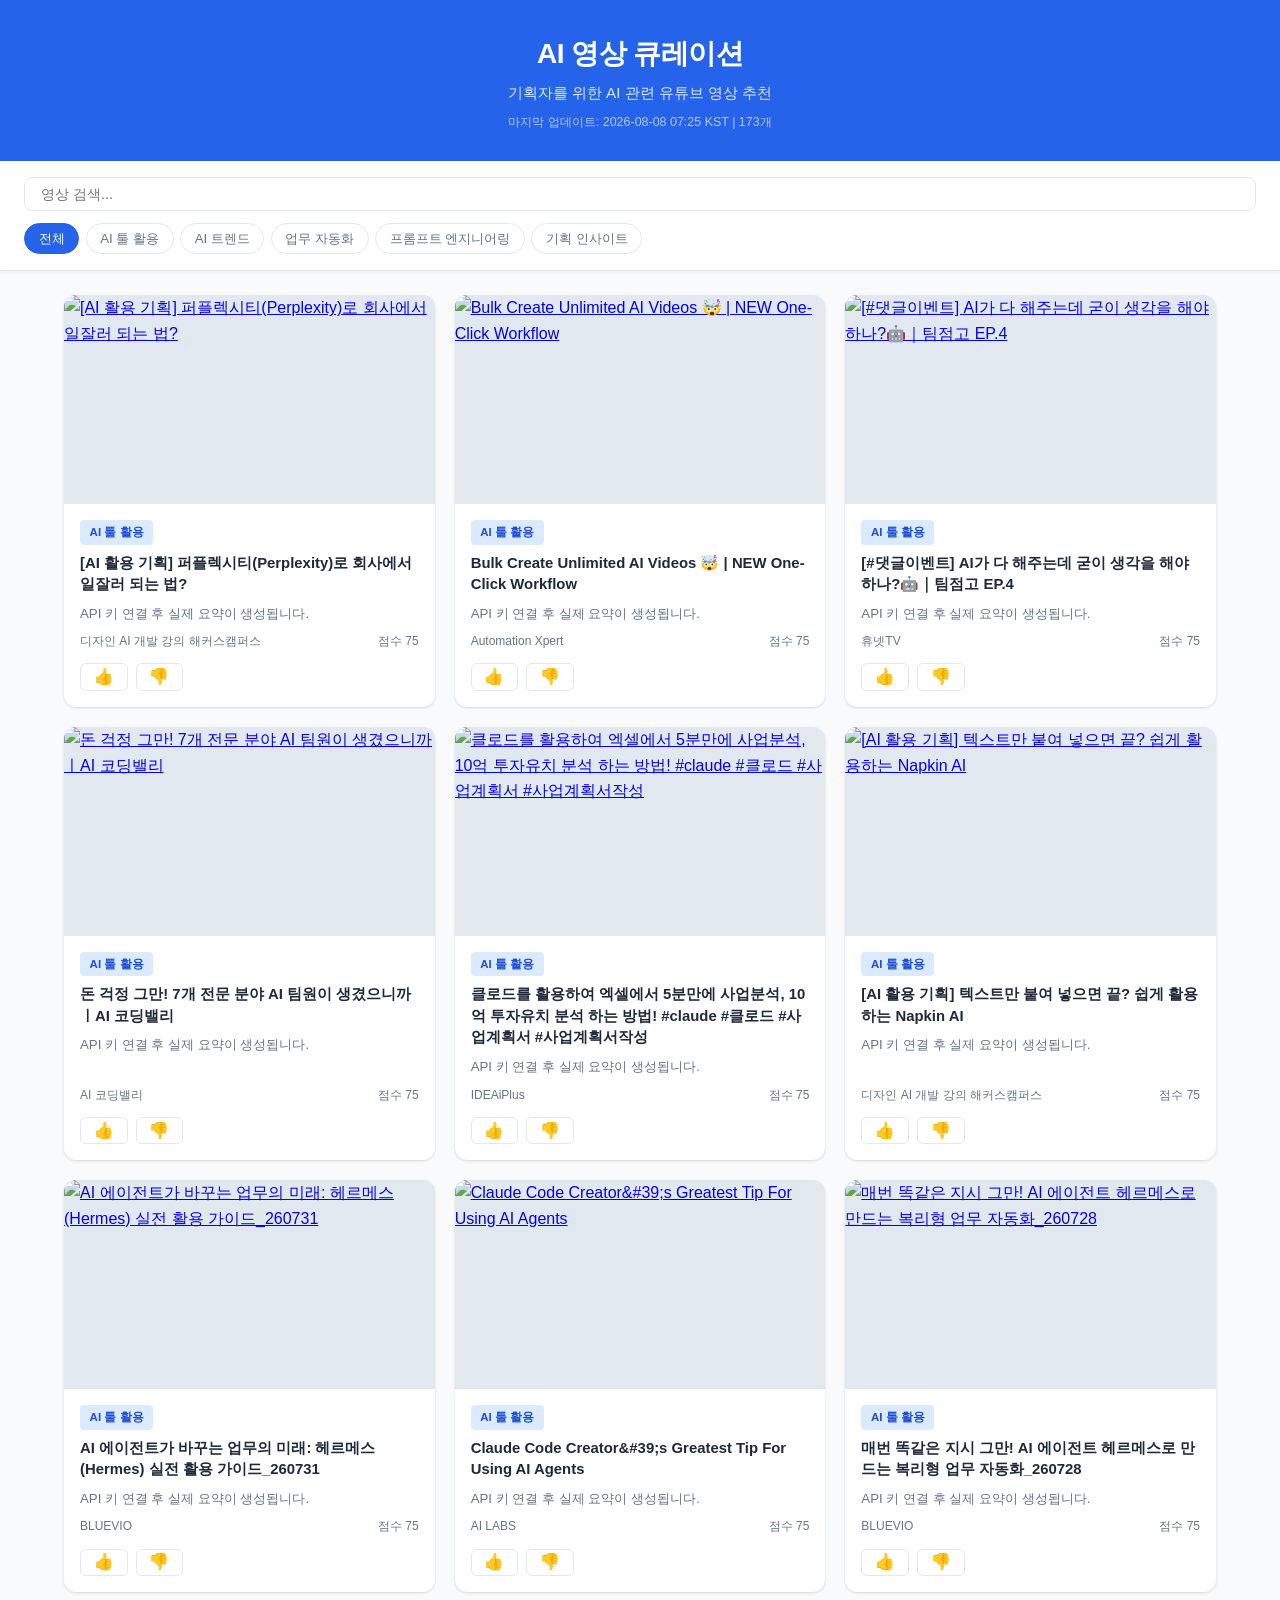
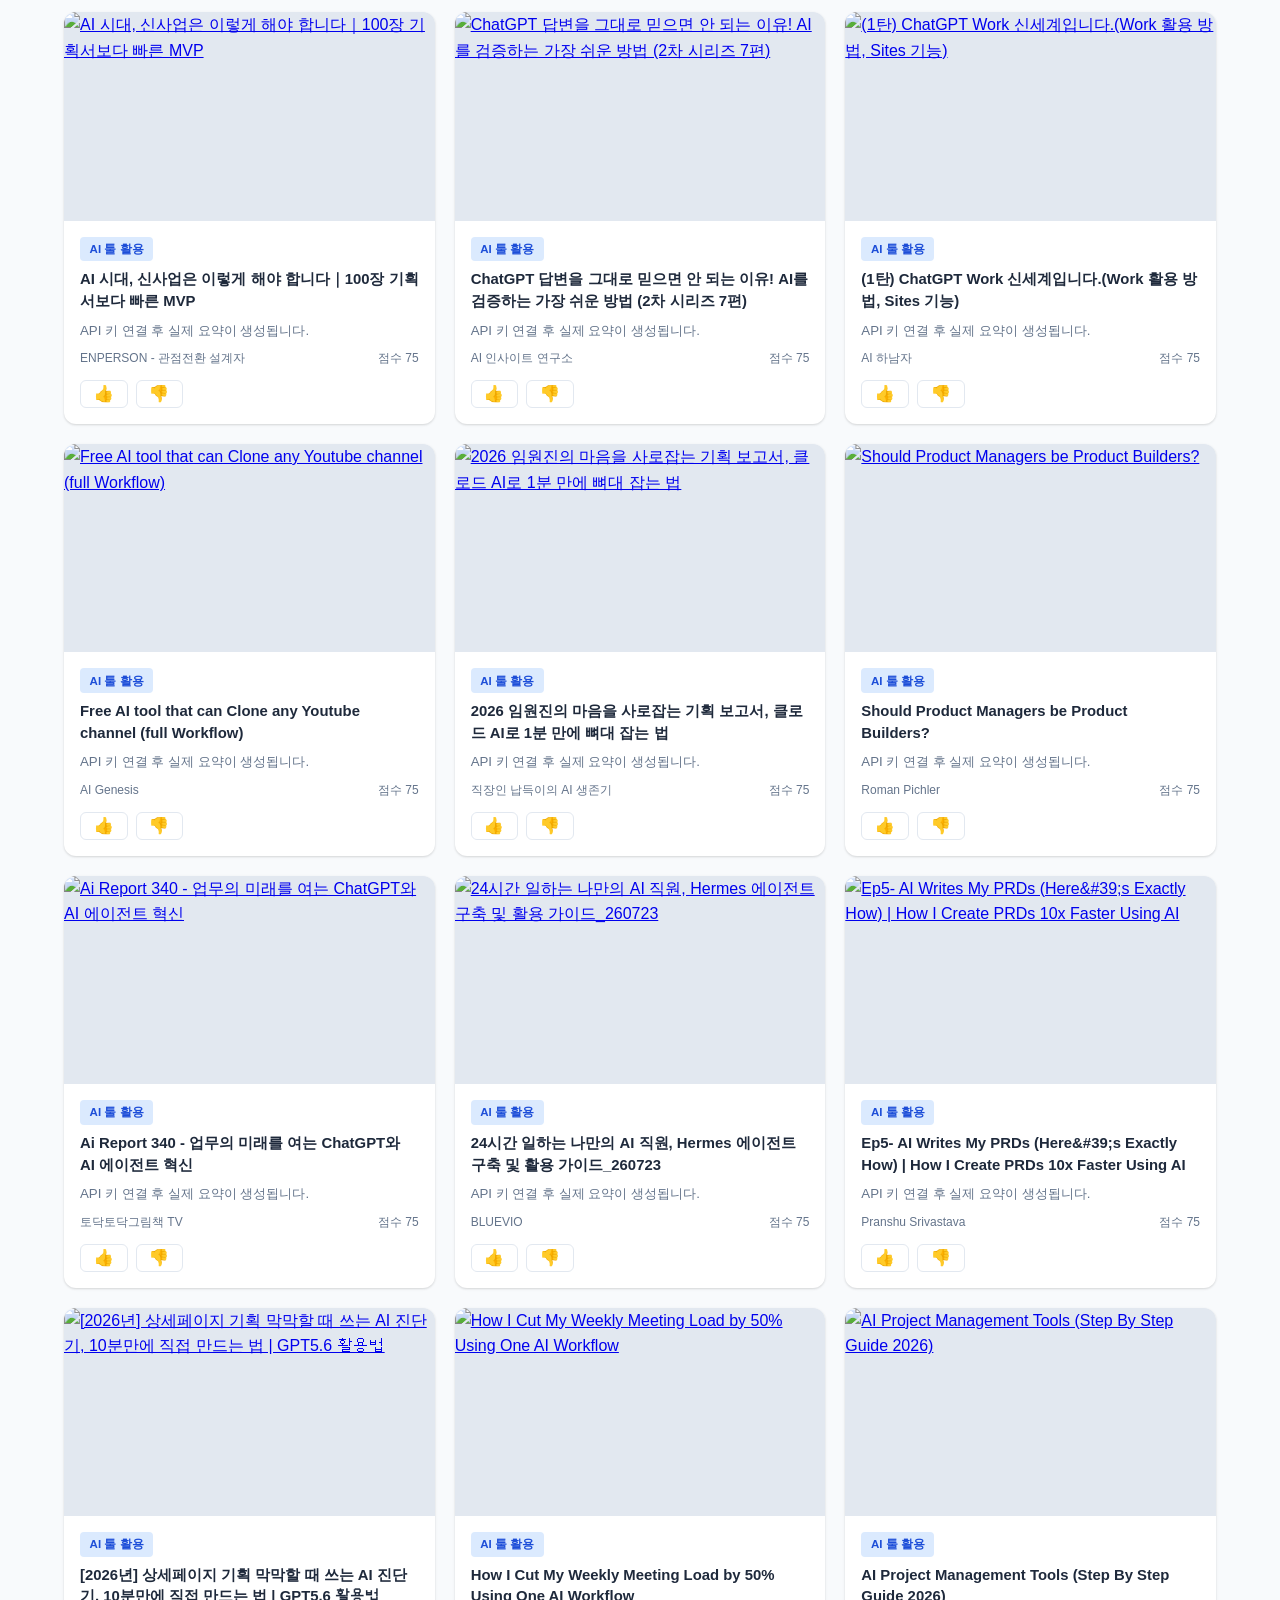
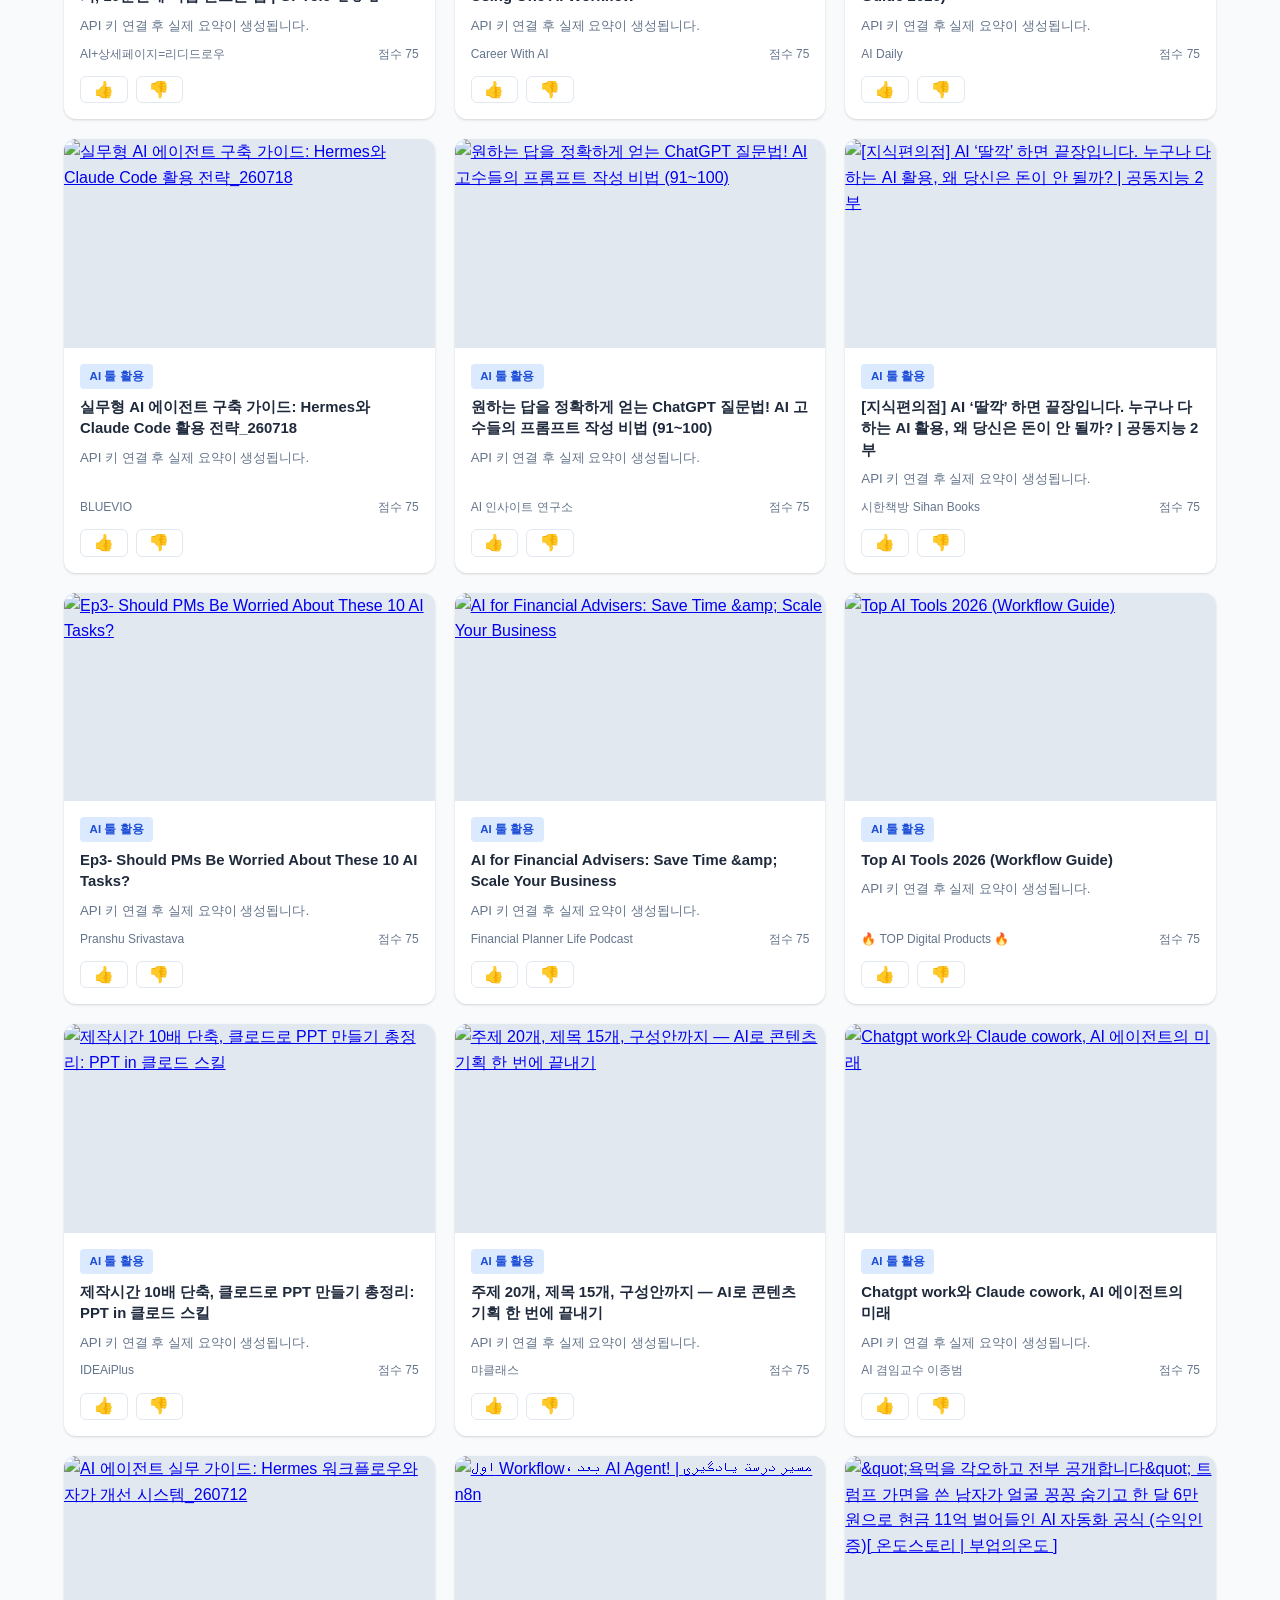
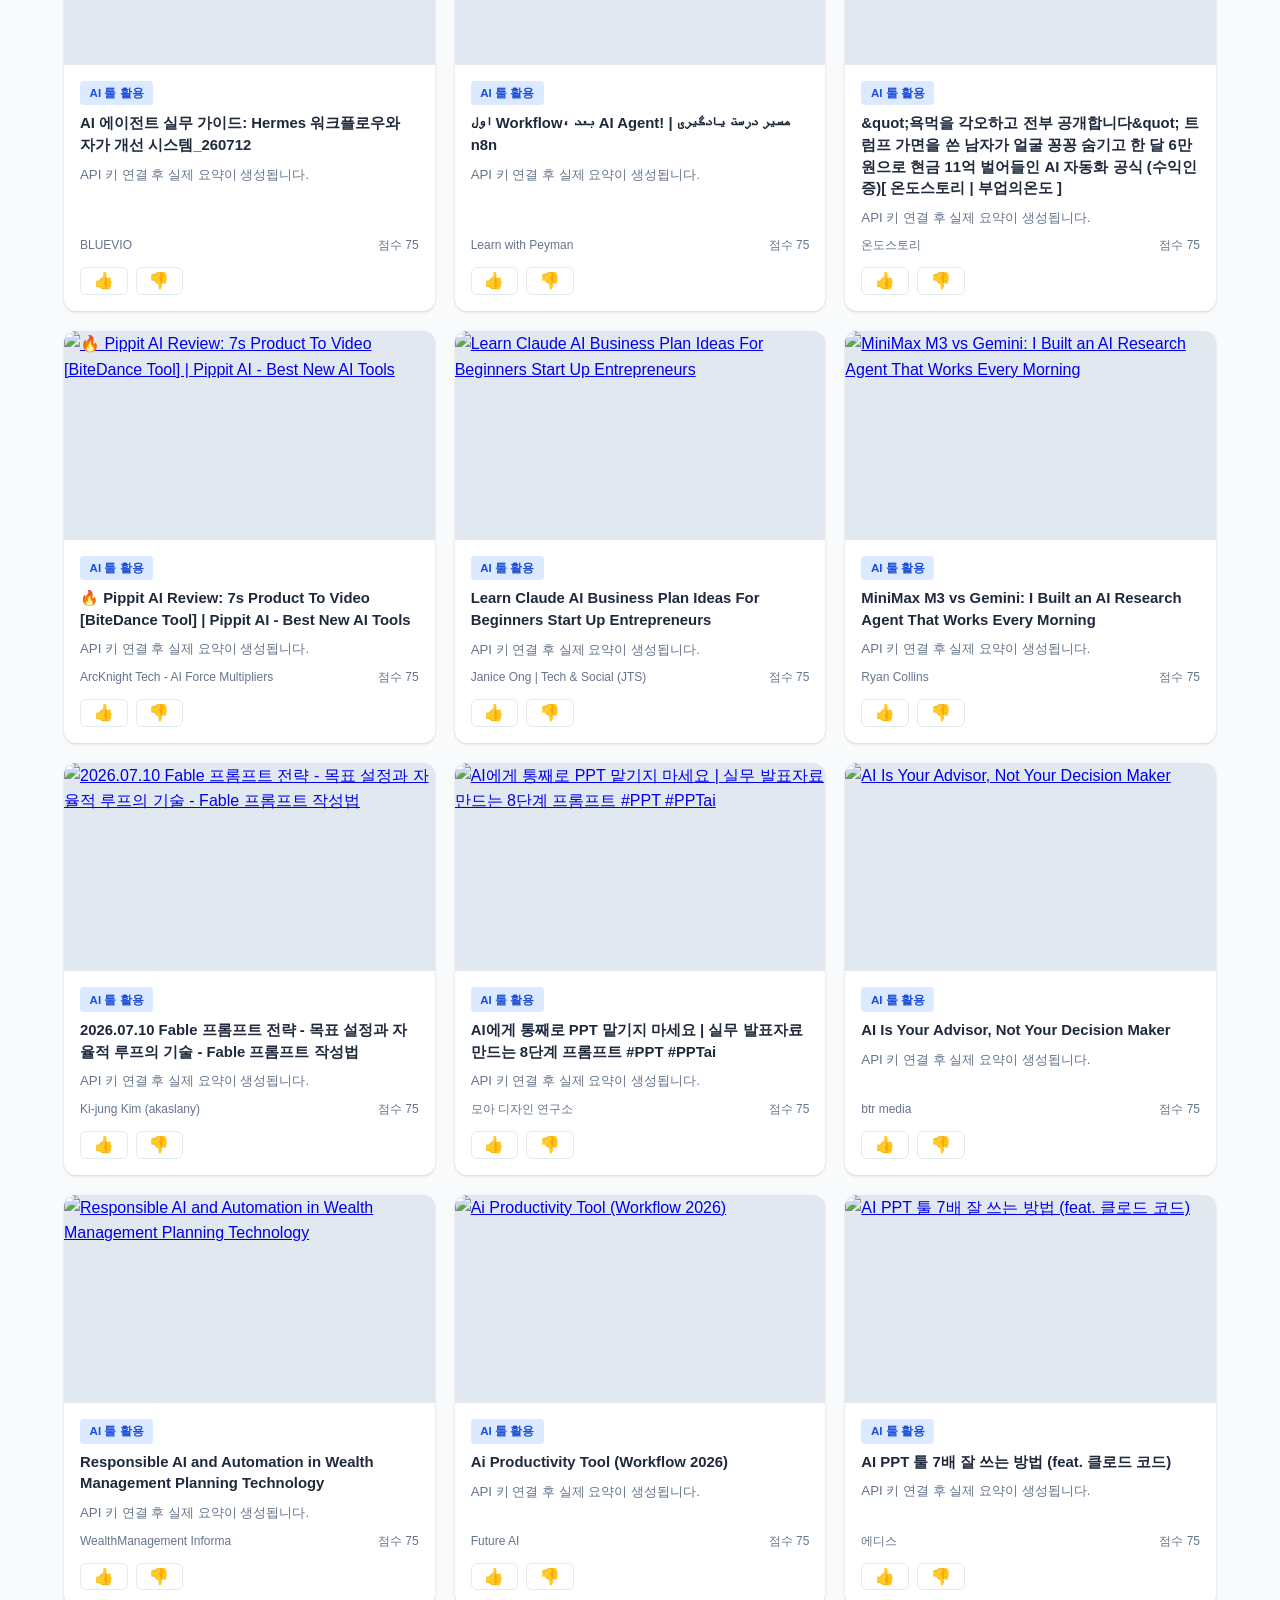
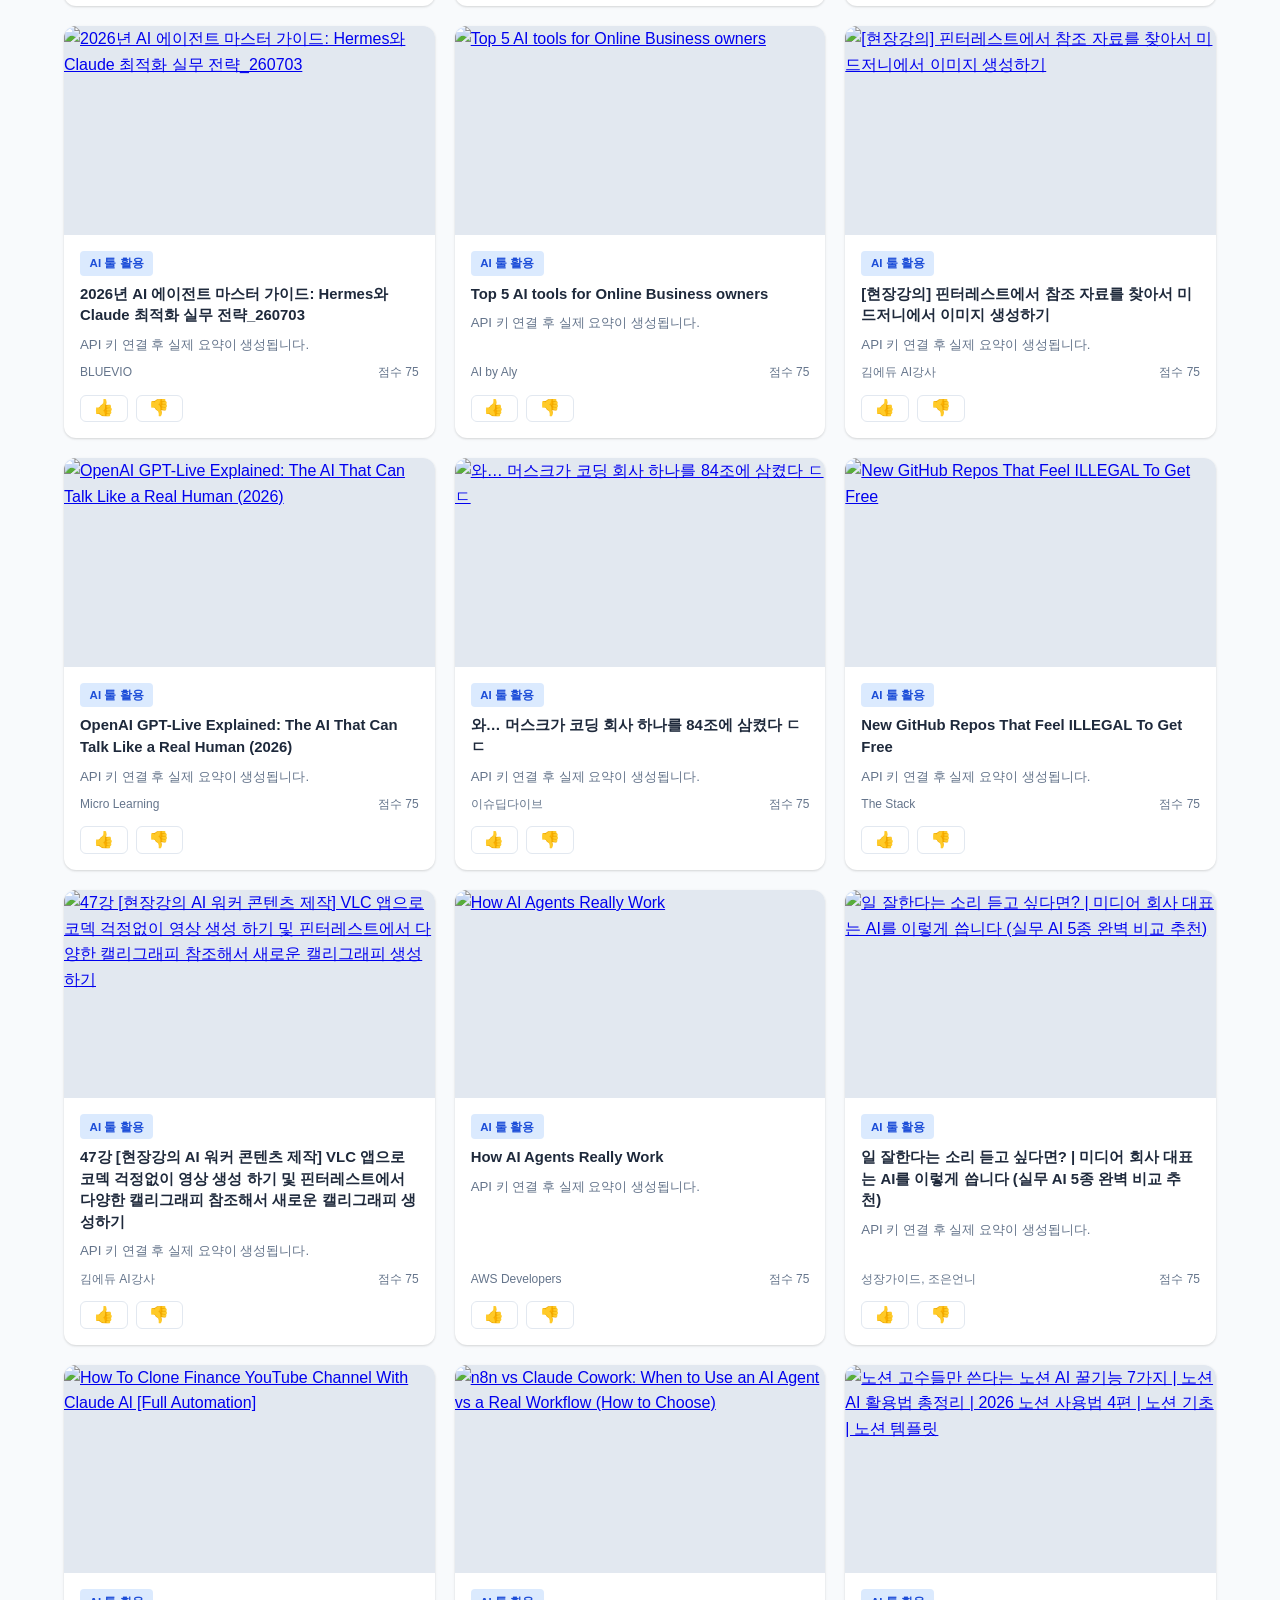
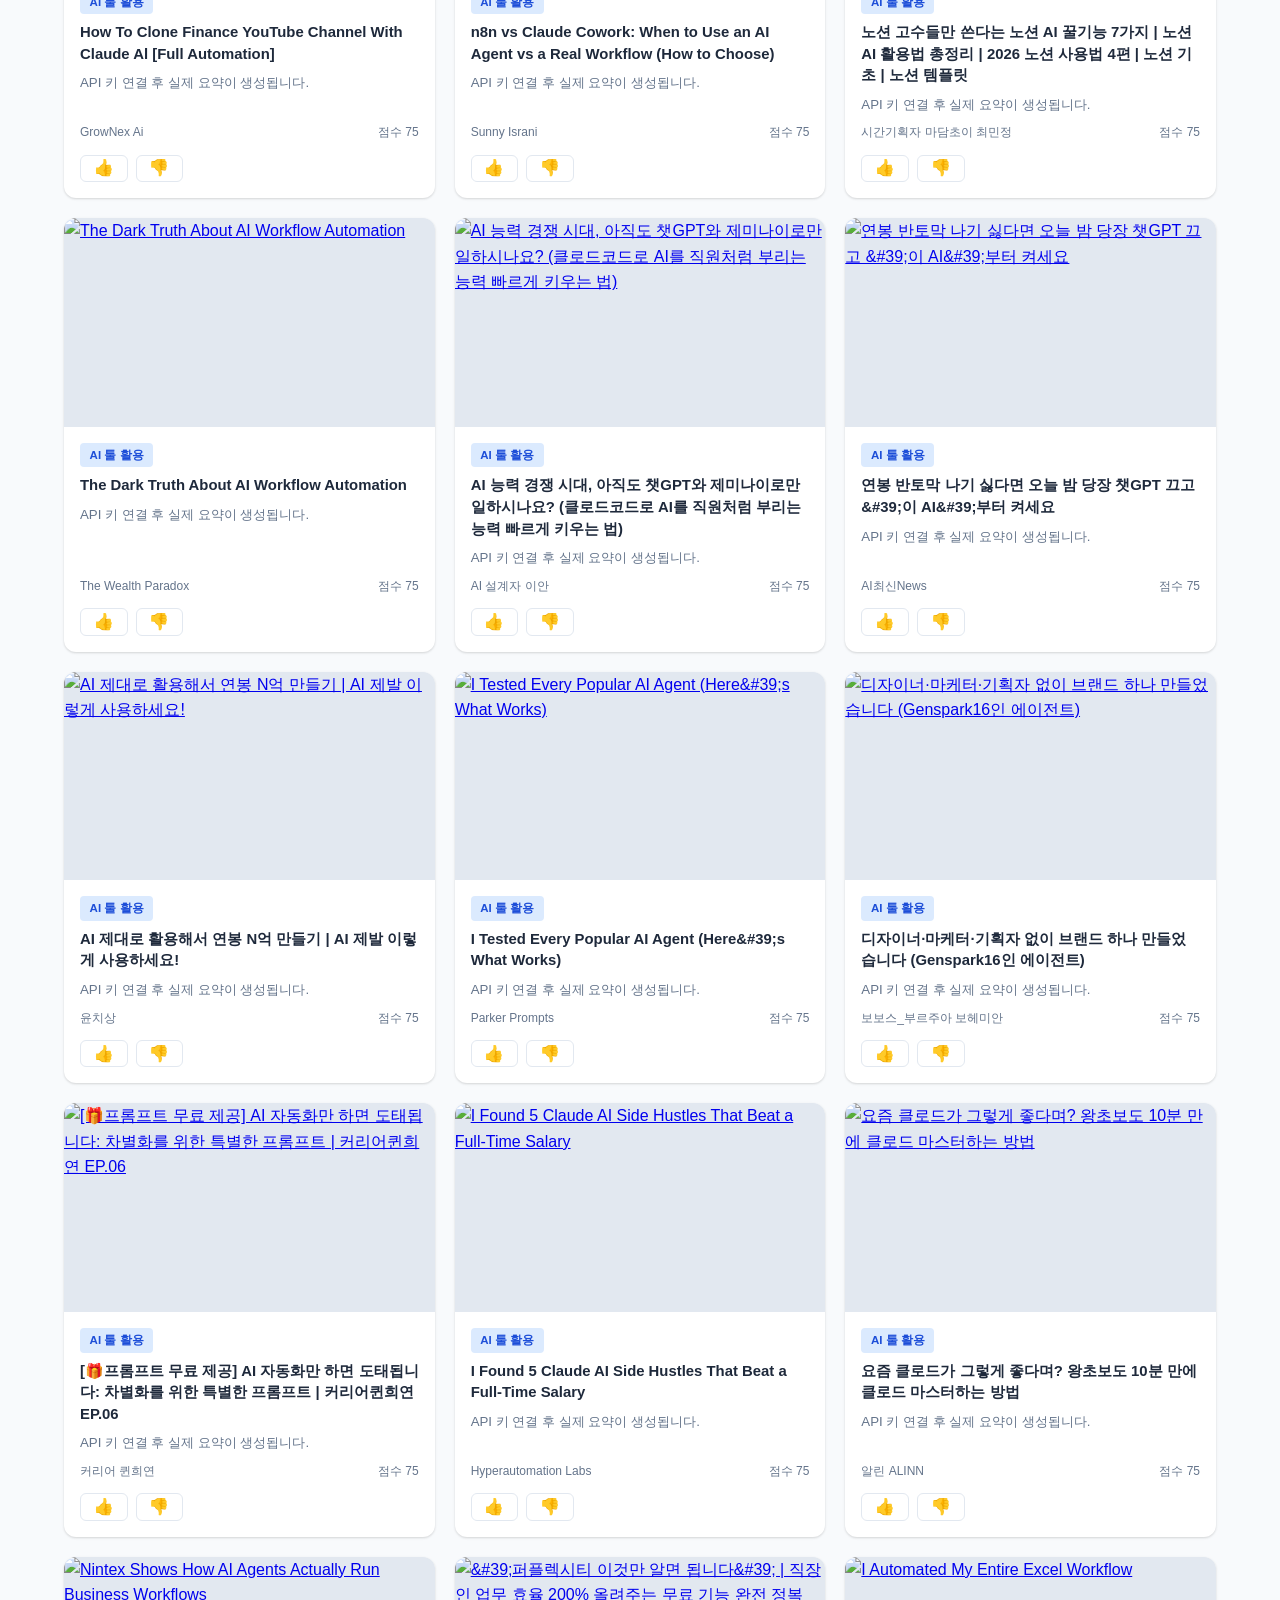
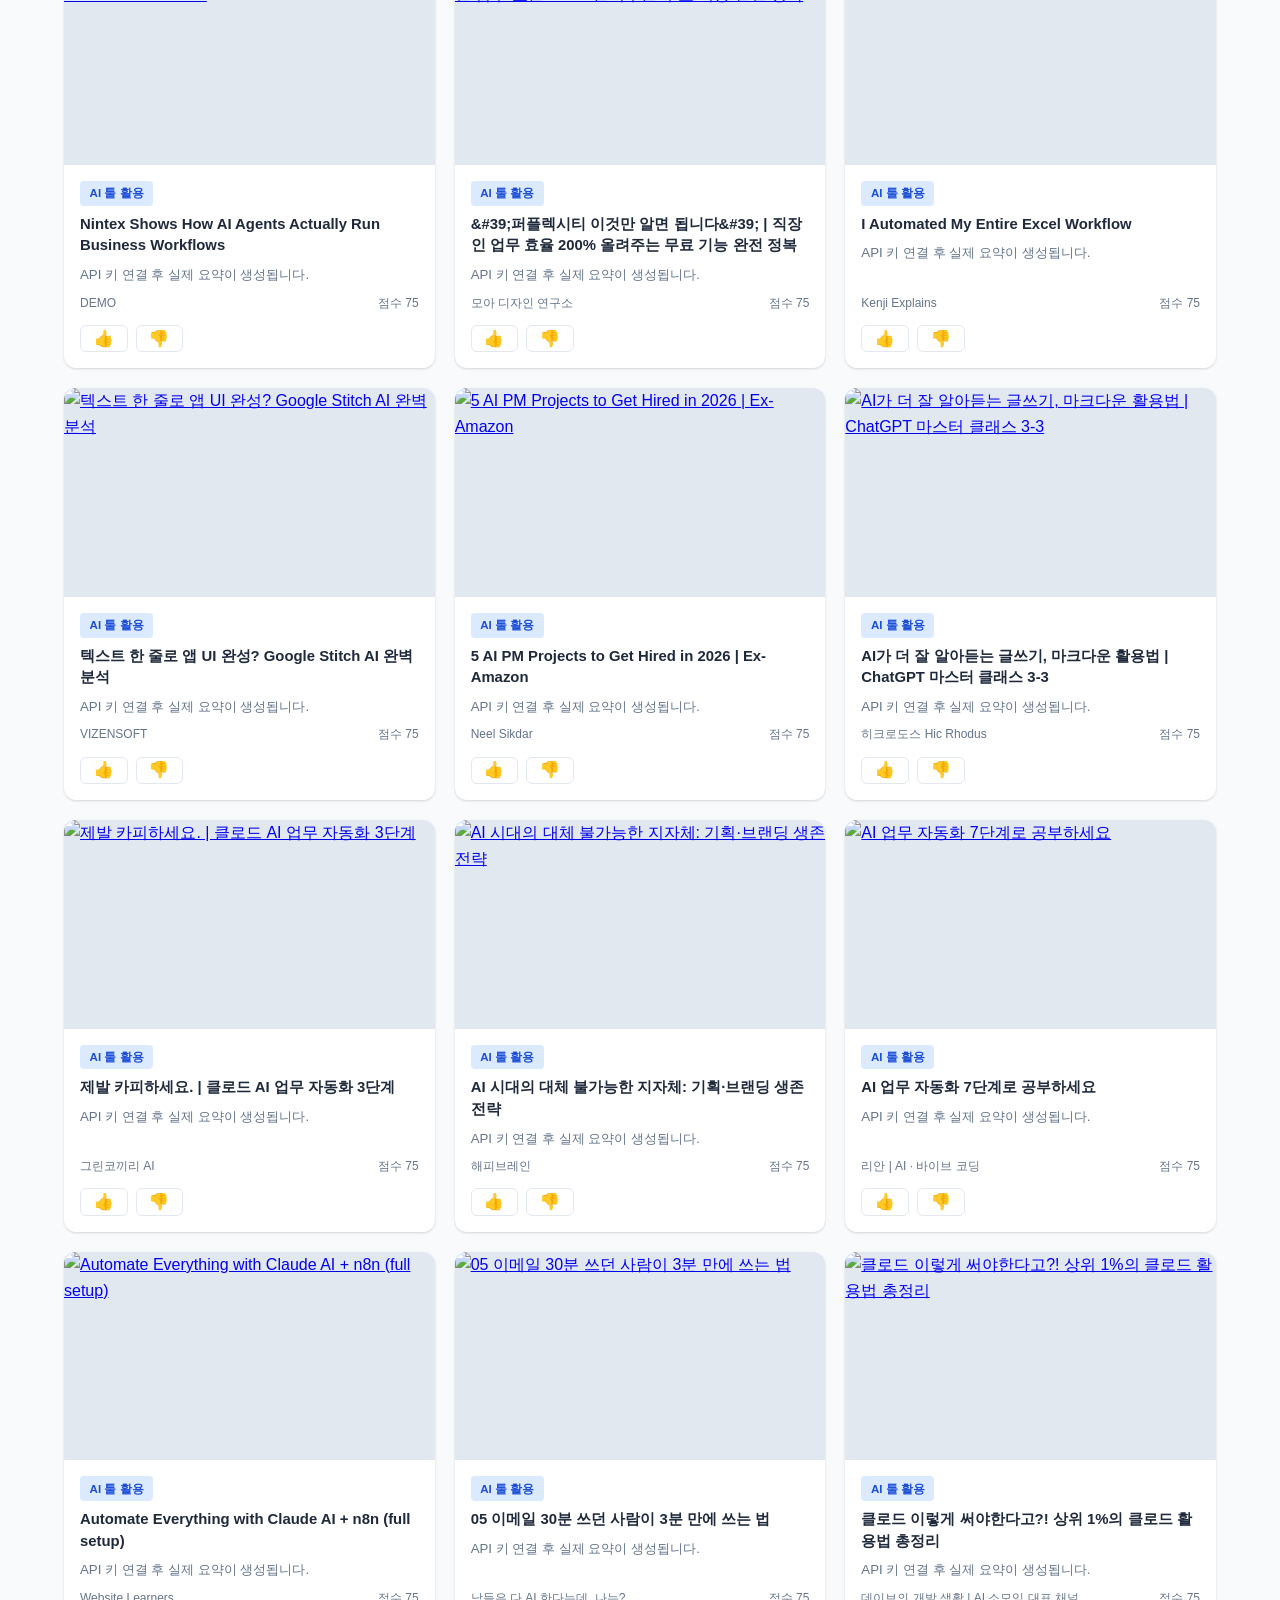
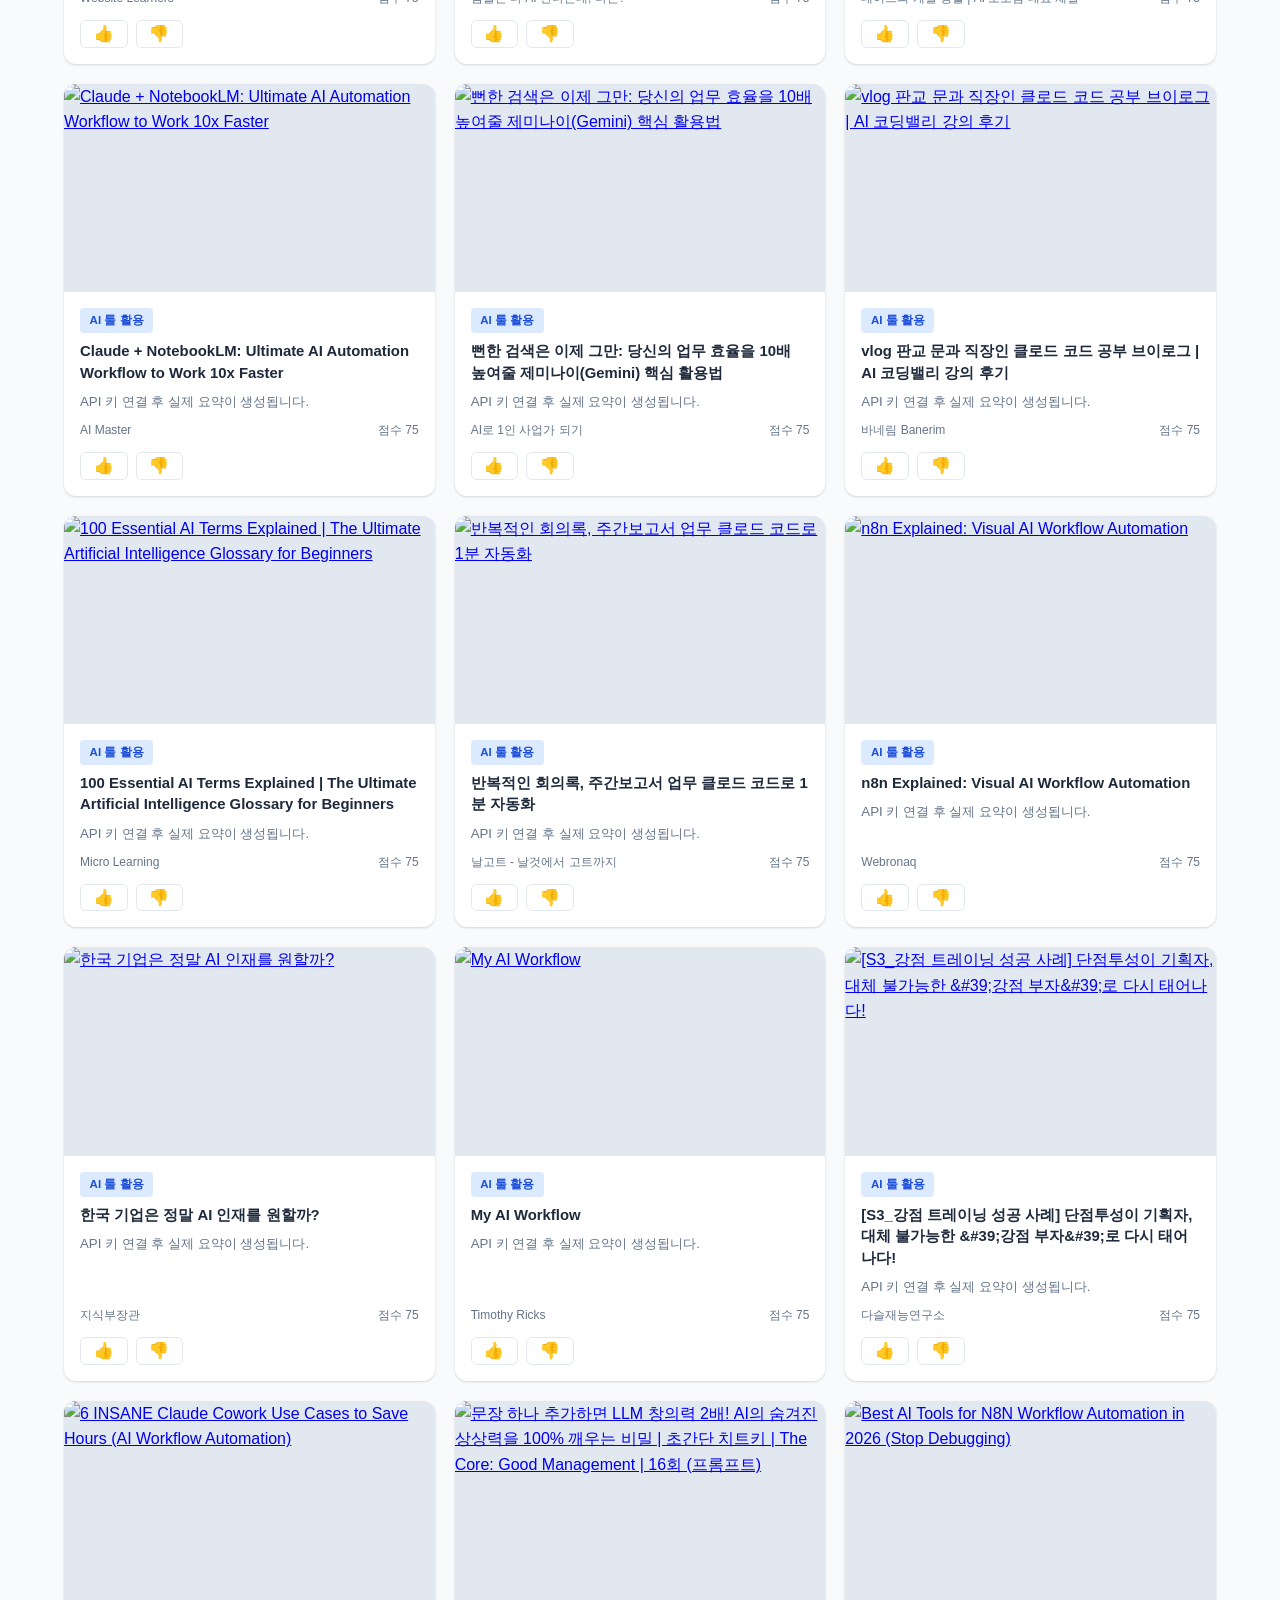
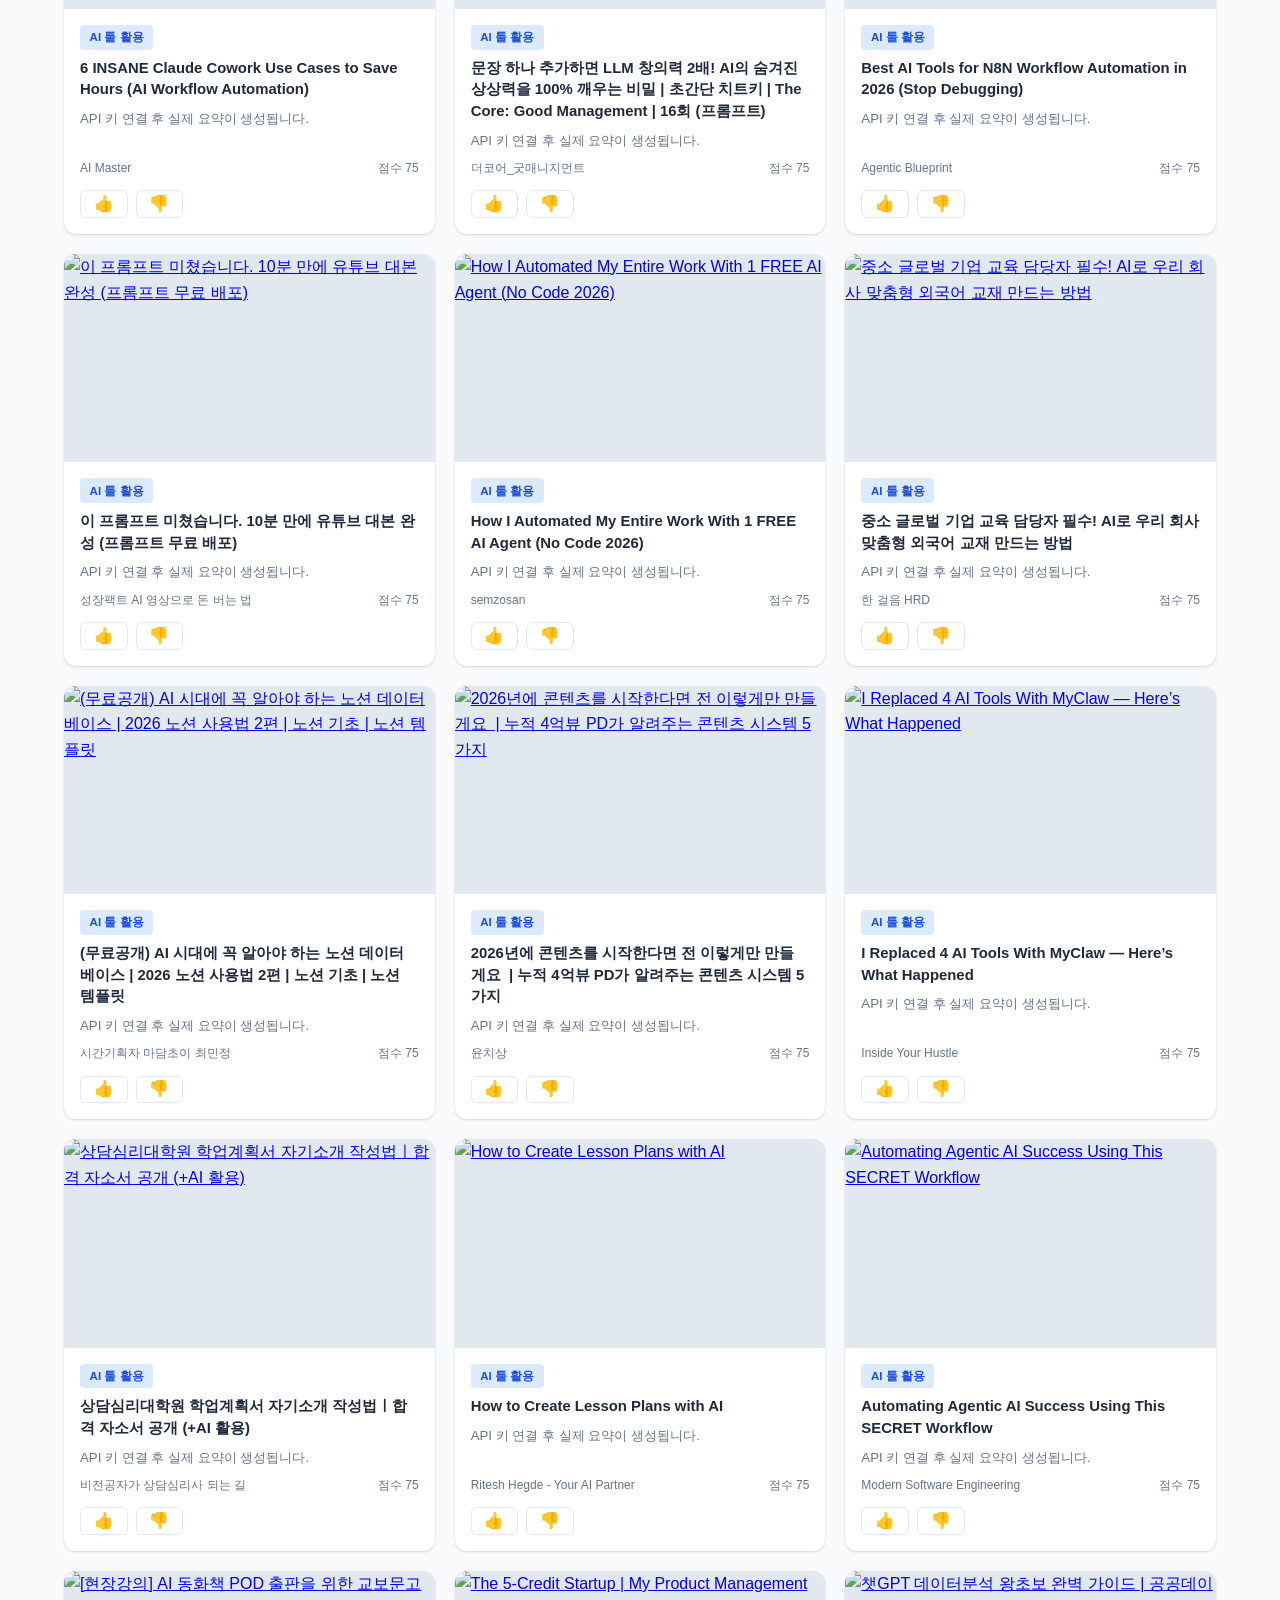
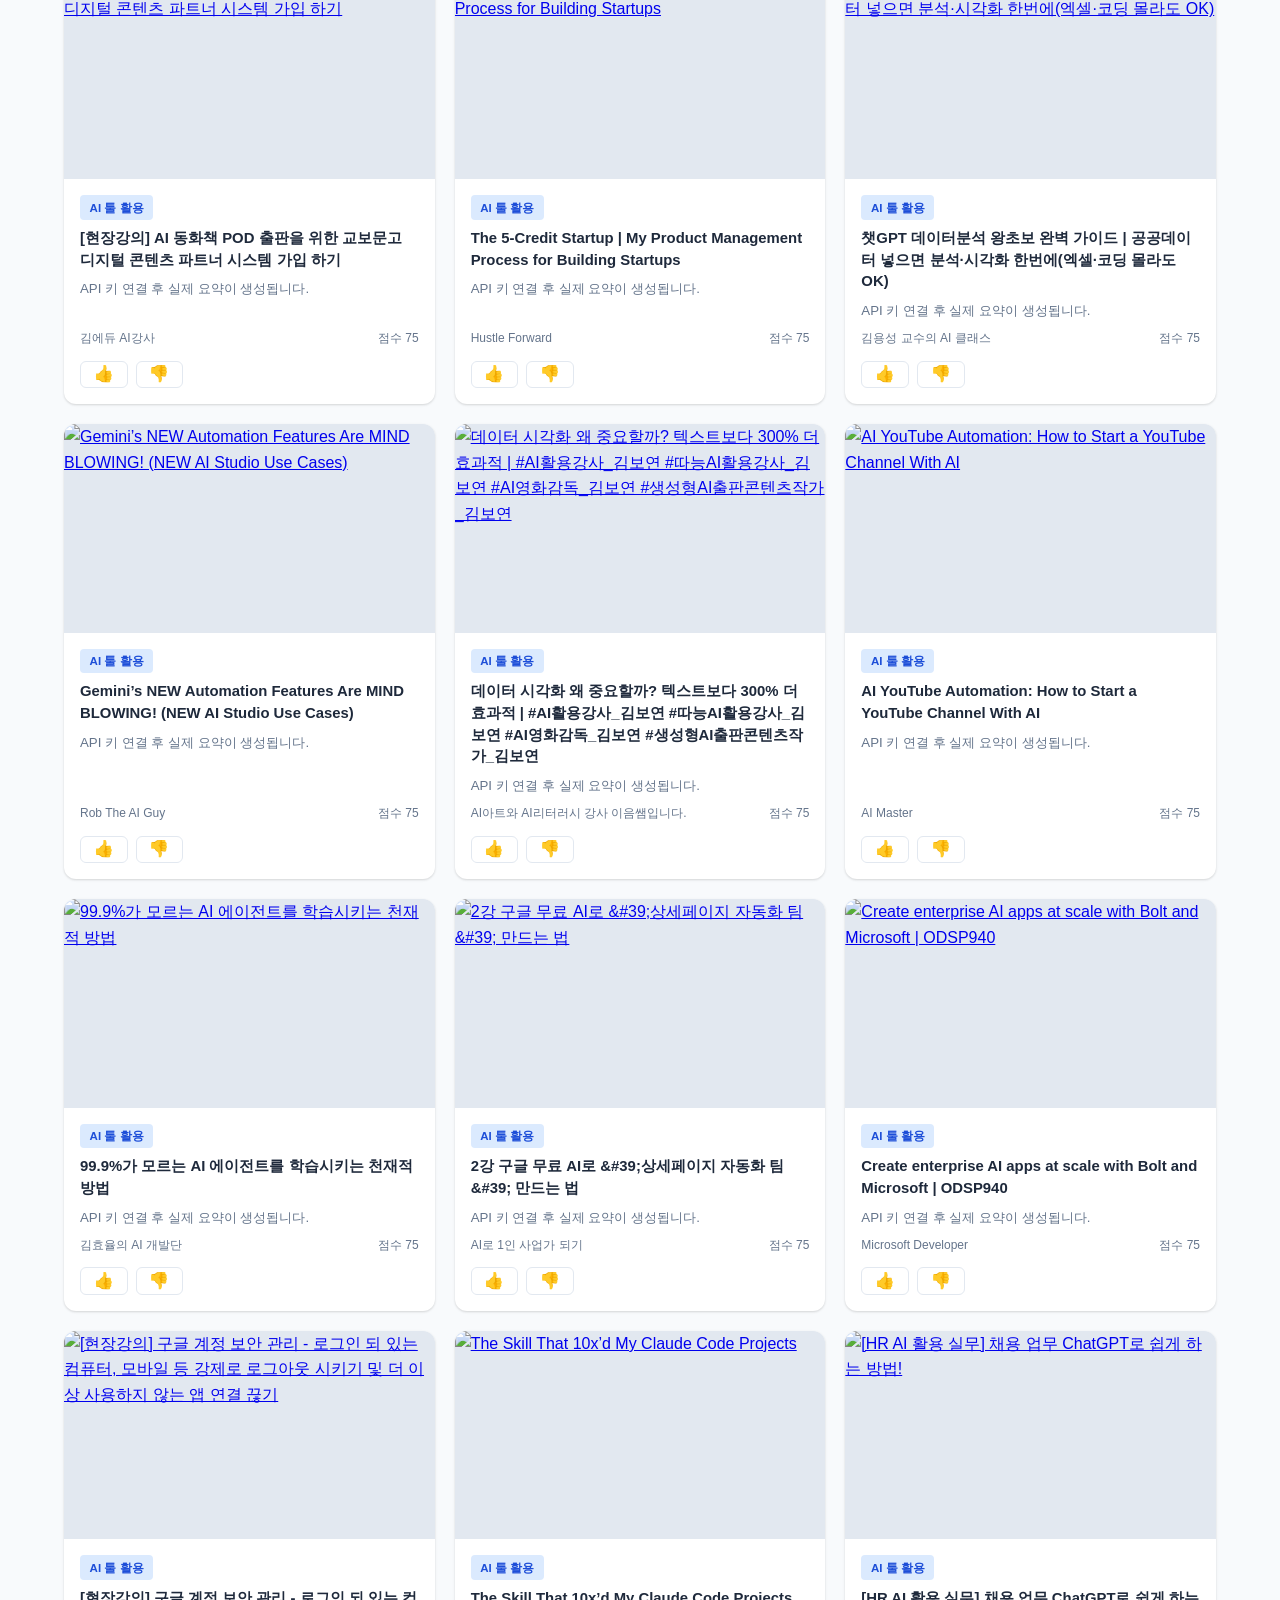
==== commit c843860d: "Auto deploy: 2026-08-07 22:25 UTC" ====
--- a/categories/AI_툴_활용.html
+++ b/categories/AI_툴_활용.html
@@ -224,7 +224,7 @@
   <header>
     <h1><a href="../index.html" style="color:inherit;text-decoration:none">AI 영상 큐레이션</a></h1>
     <p class="subtitle">기획자를 위한 AI 관련 유튜브 영상 추천</p>
-    <p class="updated">마지막 업데이트: 2026-07-24 07:47 KST | 150개</p>
+    <p class="updated">마지막 업데이트: 2026-08-08 07:25 KST | 173개</p>
   </header>
   <nav class="filter-nav">
     <div class="search-box">
@@ -241,6 +241,420 @@
   </nav>
   <main>
     <div class="video-grid" id="video-grid">
+    <div class="video-card" data-category="AI 툴 활용" data-id="hWrooc1SzJc">
+      <a href="https://youtube.com/watch?v=hWrooc1SzJc" target="_blank" rel="noopener">
+        <img class="thumbnail" src="https://i.ytimg.com/vi/hWrooc1SzJc/mqdefault.jpg" alt="[AI 활용 기획] 퍼플렉시티(Perplexity)로 회사에서 일잘러 되는 법?" loading="lazy">
+      </a>
+      <div class="card-body">
+        <span class="category-tag">AI 툴 활용</span>
+        <h3><a href="https://youtube.com/watch?v=hWrooc1SzJc" target="_blank" rel="noopener">[AI 활용 기획] 퍼플렉시티(Perplexity)로 회사에서 일잘러 되는 법?</a></h3>
+        <p class="summary">API 키 연결 후 실제 요약이 생성됩니다.</p>
+        <div class="card-meta">
+          <span class="channel">디자인 AI 개발 강의 해커스캠퍼스</span>
+          <span class="score">점수 75</span>
+        </div>
+        <div class="feedback-buttons">
+          <button class="btn-good" onclick="sendFeedback('hWrooc1SzJc','GOOD')" title="유용해요">👍</button>
+          <button class="btn-bad" onclick="sendFeedback('hWrooc1SzJc','BAD')" title="별로예요">👎</button>
+        </div>
+      </div>
+    </div>
+    <div class="video-card" data-category="AI 툴 활용" data-id="OX6SlVi0dag">
+      <a href="https://youtube.com/watch?v=OX6SlVi0dag" target="_blank" rel="noopener">
+        <img class="thumbnail" src="https://i.ytimg.com/vi/OX6SlVi0dag/mqdefault.jpg" alt="Bulk Create Unlimited AI Videos 🤯 | NEW One-Click Workflow" loading="lazy">
+      </a>
+      <div class="card-body">
+        <span class="category-tag">AI 툴 활용</span>
+        <h3><a href="https://youtube.com/watch?v=OX6SlVi0dag" target="_blank" rel="noopener">Bulk Create Unlimited AI Videos 🤯 | NEW One-Click Workflow</a></h3>
+        <p class="summary">API 키 연결 후 실제 요약이 생성됩니다.</p>
+        <div class="card-meta">
+          <span class="channel">Automation Xpert</span>
+          <span class="score">점수 75</span>
+        </div>
+        <div class="feedback-buttons">
+          <button class="btn-good" onclick="sendFeedback('OX6SlVi0dag','GOOD')" title="유용해요">👍</button>
+          <button class="btn-bad" onclick="sendFeedback('OX6SlVi0dag','BAD')" title="별로예요">👎</button>
+        </div>
+      </div>
+    </div>
+    <div class="video-card" data-category="AI 툴 활용" data-id="kWSSu2CelGQ">
+      <a href="https://youtube.com/watch?v=kWSSu2CelGQ" target="_blank" rel="noopener">
+        <img class="thumbnail" src="https://i.ytimg.com/vi/kWSSu2CelGQ/mqdefault.jpg" alt="[#댓글이벤트] AI가 다 해주는데 굳이 생각을 해야 하나?🤖｜팀점고 EP.4" loading="lazy">
+      </a>
+      <div class="card-body">
+        <span class="category-tag">AI 툴 활용</span>
+        <h3><a href="https://youtube.com/watch?v=kWSSu2CelGQ" target="_blank" rel="noopener">[#댓글이벤트] AI가 다 해주는데 굳이 생각을 해야 하나?🤖｜팀점고 EP.4</a></h3>
+        <p class="summary">API 키 연결 후 실제 요약이 생성됩니다.</p>
+        <div class="card-meta">
+          <span class="channel">휴넷TV</span>
+          <span class="score">점수 75</span>
+        </div>
+        <div class="feedback-buttons">
+          <button class="btn-good" onclick="sendFeedback('kWSSu2CelGQ','GOOD')" title="유용해요">👍</button>
+          <button class="btn-bad" onclick="sendFeedback('kWSSu2CelGQ','BAD')" title="별로예요">👎</button>
+        </div>
+      </div>
+    </div>
+    <div class="video-card" data-category="AI 툴 활용" data-id="LURALZZpwck">
+      <a href="https://youtube.com/watch?v=LURALZZpwck" target="_blank" rel="noopener">
+        <img class="thumbnail" src="https://i.ytimg.com/vi/LURALZZpwck/mqdefault.jpg" alt="돈 걱정 그만! 7개 전문 분야 AI 팀원이 생겼으니까ㅣAI 코딩밸리" loading="lazy">
+      </a>
+      <div class="card-body">
+        <span class="category-tag">AI 툴 활용</span>
+        <h3><a href="https://youtube.com/watch?v=LURALZZpwck" target="_blank" rel="noopener">돈 걱정 그만! 7개 전문 분야 AI 팀원이 생겼으니까ㅣAI 코딩밸리</a></h3>
+        <p class="summary">API 키 연결 후 실제 요약이 생성됩니다.</p>
+        <div class="card-meta">
+          <span class="channel">AI 코딩밸리</span>
+          <span class="score">점수 75</span>
+        </div>
+        <div class="feedback-buttons">
+          <button class="btn-good" onclick="sendFeedback('LURALZZpwck','GOOD')" title="유용해요">👍</button>
+          <button class="btn-bad" onclick="sendFeedback('LURALZZpwck','BAD')" title="별로예요">👎</button>
+        </div>
+      </div>
+    </div>
+    <div class="video-card" data-category="AI 툴 활용" data-id="gmVYUJK4onE">
+      <a href="https://youtube.com/watch?v=gmVYUJK4onE" target="_blank" rel="noopener">
+        <img class="thumbnail" src="https://i.ytimg.com/vi/gmVYUJK4onE/mqdefault.jpg" alt="클로드를 활용하여 엑셀에서 5분만에 사업분석, 10억 투자유치 분석 하는 방법! #claude #클로드 #사업계획서 #사업계획서작성" loading="lazy">
+      </a>
+      <div class="card-body">
+        <span class="category-tag">AI 툴 활용</span>
+        <h3><a href="https://youtube.com/watch?v=gmVYUJK4onE" target="_blank" rel="noopener">클로드를 활용하여 엑셀에서 5분만에 사업분석, 10억 투자유치 분석 하는 방법! #claude #클로드 #사업계획서 #사업계획서작성</a></h3>
+        <p class="summary">API 키 연결 후 실제 요약이 생성됩니다.</p>
+        <div class="card-meta">
+          <span class="channel">IDEAiPlus</span>
+          <span class="score">점수 75</span>
+        </div>
+        <div class="feedback-buttons">
+          <button class="btn-good" onclick="sendFeedback('gmVYUJK4onE','GOOD')" title="유용해요">👍</button>
+          <button class="btn-bad" onclick="sendFeedback('gmVYUJK4onE','BAD')" title="별로예요">👎</button>
+        </div>
+      </div>
+    </div>
+    <div class="video-card" data-category="AI 툴 활용" data-id="C_wGIoJVwS4">
+      <a href="https://youtube.com/watch?v=C_wGIoJVwS4" target="_blank" rel="noopener">
+        <img class="thumbnail" src="https://i.ytimg.com/vi/C_wGIoJVwS4/mqdefault.jpg" alt="[AI 활용 기획] 텍스트만 붙여 넣으면 끝? 쉽게 활용하는 Napkin AI" loading="lazy">
+      </a>
+      <div class="card-body">
+        <span class="category-tag">AI 툴 활용</span>
+        <h3><a href="https://youtube.com/watch?v=C_wGIoJVwS4" target="_blank" rel="noopener">[AI 활용 기획] 텍스트만 붙여 넣으면 끝? 쉽게 활용하는 Napkin AI</a></h3>
+        <p class="summary">API 키 연결 후 실제 요약이 생성됩니다.</p>
+        <div class="card-meta">
+          <span class="channel">디자인 AI 개발 강의 해커스캠퍼스</span>
+          <span class="score">점수 75</span>
+        </div>
+        <div class="feedback-buttons">
+          <button class="btn-good" onclick="sendFeedback('C_wGIoJVwS4','GOOD')" title="유용해요">👍</button>
+          <button class="btn-bad" onclick="sendFeedback('C_wGIoJVwS4','BAD')" title="별로예요">👎</button>
+        </div>
+      </div>
+    </div>
+    <div class="video-card" data-category="AI 툴 활용" data-id="e4E-SOupkYU">
+      <a href="https://youtube.com/watch?v=e4E-SOupkYU" target="_blank" rel="noopener">
+        <img class="thumbnail" src="https://i.ytimg.com/vi/e4E-SOupkYU/mqdefault.jpg" alt="AI 에이전트가 바꾸는 업무의 미래: 헤르메스(Hermes) 실전 활용 가이드_260731" loading="lazy">
+      </a>
+      <div class="card-body">
+        <span class="category-tag">AI 툴 활용</span>
+        <h3><a href="https://youtube.com/watch?v=e4E-SOupkYU" target="_blank" rel="noopener">AI 에이전트가 바꾸는 업무의 미래: 헤르메스(Hermes) 실전 활용 가이드_260731</a></h3>
+        <p class="summary">API 키 연결 후 실제 요약이 생성됩니다.</p>
+        <div class="card-meta">
+          <span class="channel">BLUEVIO</span>
+          <span class="score">점수 75</span>
+        </div>
+        <div class="feedback-buttons">
+          <button class="btn-good" onclick="sendFeedback('e4E-SOupkYU','GOOD')" title="유용해요">👍</button>
+          <button class="btn-bad" onclick="sendFeedback('e4E-SOupkYU','BAD')" title="별로예요">👎</button>
+        </div>
+      </div>
+    </div>
+    <div class="video-card" data-category="AI 툴 활용" data-id="pGro_uKt-_M">
+      <a href="https://youtube.com/watch?v=pGro_uKt-_M" target="_blank" rel="noopener">
+        <img class="thumbnail" src="https://i.ytimg.com/vi/pGro_uKt-_M/mqdefault.jpg" alt="Claude Code Creator&amp;#39;s Greatest Tip For Using AI Agents" loading="lazy">
+      </a>
+      <div class="card-body">
+        <span class="category-tag">AI 툴 활용</span>
+        <h3><a href="https://youtube.com/watch?v=pGro_uKt-_M" target="_blank" rel="noopener">Claude Code Creator&amp;#39;s Greatest Tip For Using AI Agents</a></h3>
+        <p class="summary">API 키 연결 후 실제 요약이 생성됩니다.</p>
+        <div class="card-meta">
+          <span class="channel">AI LABS</span>
+          <span class="score">점수 75</span>
+        </div>
+        <div class="feedback-buttons">
+          <button class="btn-good" onclick="sendFeedback('pGro_uKt-_M','GOOD')" title="유용해요">👍</button>
+          <button class="btn-bad" onclick="sendFeedback('pGro_uKt-_M','BAD')" title="별로예요">👎</button>
+        </div>
+      </div>
+    </div>
+    <div class="video-card" data-category="AI 툴 활용" data-id="9JiiT8W-82o">
+      <a href="https://youtube.com/watch?v=9JiiT8W-82o" target="_blank" rel="noopener">
+        <img class="thumbnail" src="https://i.ytimg.com/vi/9JiiT8W-82o/mqdefault.jpg" alt="매번 똑같은 지시 그만! AI 에이전트 헤르메스로 만드는 복리형 업무 자동화_260728" loading="lazy">
+      </a>
+      <div class="card-body">
+        <span class="category-tag">AI 툴 활용</span>
+        <h3><a href="https://youtube.com/watch?v=9JiiT8W-82o" target="_blank" rel="noopener">매번 똑같은 지시 그만! AI 에이전트 헤르메스로 만드는 복리형 업무 자동화_260728</a></h3>
+        <p class="summary">API 키 연결 후 실제 요약이 생성됩니다.</p>
+        <div class="card-meta">
+          <span class="channel">BLUEVIO</span>
+          <span class="score">점수 75</span>
+        </div>
+        <div class="feedback-buttons">
+          <button class="btn-good" onclick="sendFeedback('9JiiT8W-82o','GOOD')" title="유용해요">👍</button>
+          <button class="btn-bad" onclick="sendFeedback('9JiiT8W-82o','BAD')" title="별로예요">👎</button>
+        </div>
+      </div>
+    </div>
+    <div class="video-card" data-category="AI 툴 활용" data-id="R6xkQpqfd3c">
+      <a href="https://youtube.com/watch?v=R6xkQpqfd3c" target="_blank" rel="noopener">
+        <img class="thumbnail" src="https://i.ytimg.com/vi/R6xkQpqfd3c/mqdefault.jpg" alt="AI 시대, 신사업은 이렇게 해야 합니다｜100장 기획서보다 빠른 MVP" loading="lazy">
+      </a>
+      <div class="card-body">
+        <span class="category-tag">AI 툴 활용</span>
+        <h3><a href="https://youtube.com/watch?v=R6xkQpqfd3c" target="_blank" rel="noopener">AI 시대, 신사업은 이렇게 해야 합니다｜100장 기획서보다 빠른 MVP</a></h3>
+        <p class="summary">API 키 연결 후 실제 요약이 생성됩니다.</p>
+        <div class="card-meta">
+          <span class="channel">ENPERSON - 관점전환 설계자</span>
+          <span class="score">점수 75</span>
+        </div>
+        <div class="feedback-buttons">
+          <button class="btn-good" onclick="sendFeedback('R6xkQpqfd3c','GOOD')" title="유용해요">👍</button>
+          <button class="btn-bad" onclick="sendFeedback('R6xkQpqfd3c','BAD')" title="별로예요">👎</button>
+        </div>
+      </div>
+    </div>
+    <div class="video-card" data-category="AI 툴 활용" data-id="RXdmMmFzqxc">
+      <a href="https://youtube.com/watch?v=RXdmMmFzqxc" target="_blank" rel="noopener">
+        <img class="thumbnail" src="https://i.ytimg.com/vi/RXdmMmFzqxc/mqdefault.jpg" alt="ChatGPT 답변을 그대로 믿으면 안 되는 이유! AI를 검증하는 가장 쉬운 방법 (2차 시리즈 7편)" loading="lazy">
+      </a>
+      <div class="card-body">
+        <span class="category-tag">AI 툴 활용</span>
+        <h3><a href="https://youtube.com/watch?v=RXdmMmFzqxc" target="_blank" rel="noopener">ChatGPT 답변을 그대로 믿으면 안 되는 이유! AI를 검증하는 가장 쉬운 방법 (2차 시리즈 7편)</a></h3>
+        <p class="summary">API 키 연결 후 실제 요약이 생성됩니다.</p>
+        <div class="card-meta">
+          <span class="channel">AI 인사이트 연구소</span>
+          <span class="score">점수 75</span>
+        </div>
+        <div class="feedback-buttons">
+          <button class="btn-good" onclick="sendFeedback('RXdmMmFzqxc','GOOD')" title="유용해요">👍</button>
+          <button class="btn-bad" onclick="sendFeedback('RXdmMmFzqxc','BAD')" title="별로예요">👎</button>
+        </div>
+      </div>
+    </div>
+    <div class="video-card" data-category="AI 툴 활용" data-id="7NCkhwZWmMI">
+      <a href="https://youtube.com/watch?v=7NCkhwZWmMI" target="_blank" rel="noopener">
+        <img class="thumbnail" src="https://i.ytimg.com/vi/7NCkhwZWmMI/mqdefault.jpg" alt="(1탄) ChatGPT Work 신세계입니다.(Work 활용 방법, Sites 기능)" loading="lazy">
+      </a>
+      <div class="card-body">
+        <span class="category-tag">AI 툴 활용</span>
+        <h3><a href="https://youtube.com/watch?v=7NCkhwZWmMI" target="_blank" rel="noopener">(1탄) ChatGPT Work 신세계입니다.(Work 활용 방법, Sites 기능)</a></h3>
+        <p class="summary">API 키 연결 후 실제 요약이 생성됩니다.</p>
+        <div class="card-meta">
+          <span class="channel">AI 하남자</span>
+          <span class="score">점수 75</span>
+        </div>
+        <div class="feedback-buttons">
+          <button class="btn-good" onclick="sendFeedback('7NCkhwZWmMI','GOOD')" title="유용해요">👍</button>
+          <button class="btn-bad" onclick="sendFeedback('7NCkhwZWmMI','BAD')" title="별로예요">👎</button>
+        </div>
+      </div>
+    </div>
+    <div class="video-card" data-category="AI 툴 활용" data-id="MW_TJ2HKzHc">
+      <a href="https://youtube.com/watch?v=MW_TJ2HKzHc" target="_blank" rel="noopener">
+        <img class="thumbnail" src="https://i.ytimg.com/vi/MW_TJ2HKzHc/mqdefault.jpg" alt="Free AI tool that can Clone any Youtube channel (full Workflow)" loading="lazy">
+      </a>
+      <div class="card-body">
+        <span class="category-tag">AI 툴 활용</span>
+        <h3><a href="https://youtube.com/watch?v=MW_TJ2HKzHc" target="_blank" rel="noopener">Free AI tool that can Clone any Youtube channel (full Workflow)</a></h3>
+        <p class="summary">API 키 연결 후 실제 요약이 생성됩니다.</p>
+        <div class="card-meta">
+          <span class="channel">AI Genesis</span>
+          <span class="score">점수 75</span>
+        </div>
+        <div class="feedback-buttons">
+          <button class="btn-good" onclick="sendFeedback('MW_TJ2HKzHc','GOOD')" title="유용해요">👍</button>
+          <button class="btn-bad" onclick="sendFeedback('MW_TJ2HKzHc','BAD')" title="별로예요">👎</button>
+        </div>
+      </div>
+    </div>
+    <div class="video-card" data-category="AI 툴 활용" data-id="nd7WSApUgBQ">
+      <a href="https://youtube.com/watch?v=nd7WSApUgBQ" target="_blank" rel="noopener">
+        <img class="thumbnail" src="https://i.ytimg.com/vi/nd7WSApUgBQ/mqdefault.jpg" alt="2026 임원진의 마음을 사로잡는 기획 보고서, 클로드 AI로 1분 만에 뼈대 잡는 법" loading="lazy">
+      </a>
+      <div class="card-body">
+        <span class="category-tag">AI 툴 활용</span>
+        <h3><a href="https://youtube.com/watch?v=nd7WSApUgBQ" target="_blank" rel="noopener">2026 임원진의 마음을 사로잡는 기획 보고서, 클로드 AI로 1분 만에 뼈대 잡는 법</a></h3>
+        <p class="summary">API 키 연결 후 실제 요약이 생성됩니다.</p>
+        <div class="card-meta">
+          <span class="channel">직장인 납득이의 AI 생존기</span>
+          <span class="score">점수 75</span>
+        </div>
+        <div class="feedback-buttons">
+          <button class="btn-good" onclick="sendFeedback('nd7WSApUgBQ','GOOD')" title="유용해요">👍</button>
+          <button class="btn-bad" onclick="sendFeedback('nd7WSApUgBQ','BAD')" title="별로예요">👎</button>
+        </div>
+      </div>
+    </div>
+    <div class="video-card" data-category="AI 툴 활용" data-id="Hw02eoYeJ1k">
+      <a href="https://youtube.com/watch?v=Hw02eoYeJ1k" target="_blank" rel="noopener">
+        <img class="thumbnail" src="https://i.ytimg.com/vi/Hw02eoYeJ1k/mqdefault.jpg" alt="Should Product Managers be Product Builders?" loading="lazy">
+      </a>
+      <div class="card-body">
+        <span class="category-tag">AI 툴 활용</span>
+        <h3><a href="https://youtube.com/watch?v=Hw02eoYeJ1k" target="_blank" rel="noopener">Should Product Managers be Product Builders?</a></h3>
+        <p class="summary">API 키 연결 후 실제 요약이 생성됩니다.</p>
+        <div class="card-meta">
+          <span class="channel">Roman Pichler</span>
+          <span class="score">점수 75</span>
+        </div>
+        <div class="feedback-buttons">
+          <button class="btn-good" onclick="sendFeedback('Hw02eoYeJ1k','GOOD')" title="유용해요">👍</button>
+          <button class="btn-bad" onclick="sendFeedback('Hw02eoYeJ1k','BAD')" title="별로예요">👎</button>
+        </div>
+      </div>
+    </div>
+    <div class="video-card" data-category="AI 툴 활용" data-id="sS7BvMael2g">
+      <a href="https://youtube.com/watch?v=sS7BvMael2g" target="_blank" rel="noopener">
+        <img class="thumbnail" src="https://i.ytimg.com/vi/sS7BvMael2g/mqdefault.jpg" alt="Ai Report 340 - 업무의 미래를 여는 ChatGPT와 AI 에이전트 혁신" loading="lazy">
+      </a>
+      <div class="card-body">
+        <span class="category-tag">AI 툴 활용</span>
+        <h3><a href="https://youtube.com/watch?v=sS7BvMael2g" target="_blank" rel="noopener">Ai Report 340 - 업무의 미래를 여는 ChatGPT와 AI 에이전트 혁신</a></h3>
+        <p class="summary">API 키 연결 후 실제 요약이 생성됩니다.</p>
+        <div class="card-meta">
+          <span class="channel">토닥토닥그림책 TV</span>
+          <span class="score">점수 75</span>
+        </div>
+        <div class="feedback-buttons">
+          <button class="btn-good" onclick="sendFeedback('sS7BvMael2g','GOOD')" title="유용해요">👍</button>
+          <button class="btn-bad" onclick="sendFeedback('sS7BvMael2g','BAD')" title="별로예요">👎</button>
+        </div>
+      </div>
+    </div>
+    <div class="video-card" data-category="AI 툴 활용" data-id="z5dAD8jswj4">
+      <a href="https://youtube.com/watch?v=z5dAD8jswj4" target="_blank" rel="noopener">
+        <img class="thumbnail" src="https://i.ytimg.com/vi/z5dAD8jswj4/mqdefault.jpg" alt="24시간 일하는 나만의 AI 직원, Hermes 에이전트 구축 및 활용 가이드_260723" loading="lazy">
+      </a>
+      <div class="card-body">
+        <span class="category-tag">AI 툴 활용</span>
+        <h3><a href="https://youtube.com/watch?v=z5dAD8jswj4" target="_blank" rel="noopener">24시간 일하는 나만의 AI 직원, Hermes 에이전트 구축 및 활용 가이드_260723</a></h3>
+        <p class="summary">API 키 연결 후 실제 요약이 생성됩니다.</p>
+        <div class="card-meta">
+          <span class="channel">BLUEVIO</span>
+          <span class="score">점수 75</span>
+        </div>
+        <div class="feedback-buttons">
+          <button class="btn-good" onclick="sendFeedback('z5dAD8jswj4','GOOD')" title="유용해요">👍</button>
+          <button class="btn-bad" onclick="sendFeedback('z5dAD8jswj4','BAD')" title="별로예요">👎</button>
+        </div>
+      </div>
+    </div>
+    <div class="video-card" data-category="AI 툴 활용" data-id="3NY5U_s2vww">
+      <a href="https://youtube.com/watch?v=3NY5U_s2vww" target="_blank" rel="noopener">
+        <img class="thumbnail" src="https://i.ytimg.com/vi/3NY5U_s2vww/mqdefault.jpg" alt="Ep5- AI Writes My PRDs (Here&amp;#39;s Exactly How) | How I Create PRDs 10x Faster Using AI" loading="lazy">
+      </a>
+      <div class="card-body">
+        <span class="category-tag">AI 툴 활용</span>
+        <h3><a href="https://youtube.com/watch?v=3NY5U_s2vww" target="_blank" rel="noopener">Ep5- AI Writes My PRDs (Here&amp;#39;s Exactly How) | How I Create PRDs 10x Faster Using AI</a></h3>
+        <p class="summary">API 키 연결 후 실제 요약이 생성됩니다.</p>
+        <div class="card-meta">
+          <span class="channel">Pranshu Srivastava</span>
+          <span class="score">점수 75</span>
+        </div>
+        <div class="feedback-buttons">
+          <button class="btn-good" onclick="sendFeedback('3NY5U_s2vww','GOOD')" title="유용해요">👍</button>
+          <button class="btn-bad" onclick="sendFeedback('3NY5U_s2vww','BAD')" title="별로예요">👎</button>
+        </div>
+      </div>
+    </div>
+    <div class="video-card" data-category="AI 툴 활용" data-id="HCSOT5Yrhuo">
+      <a href="https://youtube.com/watch?v=HCSOT5Yrhuo" target="_blank" rel="noopener">
+        <img class="thumbnail" src="https://i.ytimg.com/vi/HCSOT5Yrhuo/mqdefault.jpg" alt="[2026년] 상세페이지 기획 막막할 때 쓰는 AI 진단기, 10분만에 직접 만드는 법 | GPT5.6 활용법" loading="lazy">
+      </a>
+      <div class="card-body">
+        <span class="category-tag">AI 툴 활용</span>
+        <h3><a href="https://youtube.com/watch?v=HCSOT5Yrhuo" target="_blank" rel="noopener">[2026년] 상세페이지 기획 막막할 때 쓰는 AI 진단기, 10분만에 직접 만드는 법 | GPT5.6 활용법</a></h3>
+        <p class="summary">API 키 연결 후 실제 요약이 생성됩니다.</p>
+        <div class="card-meta">
+          <span class="channel">AI+상세페이지=리디드로우</span>
+          <span class="score">점수 75</span>
+        </div>
+        <div class="feedback-buttons">
+          <button class="btn-good" onclick="sendFeedback('HCSOT5Yrhuo','GOOD')" title="유용해요">👍</button>
+          <button class="btn-bad" onclick="sendFeedback('HCSOT5Yrhuo','BAD')" title="별로예요">👎</button>
+        </div>
+      </div>
+    </div>
+    <div class="video-card" data-category="AI 툴 활용" data-id="nX7PELZYDmo">
+      <a href="https://youtube.com/watch?v=nX7PELZYDmo" target="_blank" rel="noopener">
+        <img class="thumbnail" src="https://i.ytimg.com/vi/nX7PELZYDmo/mqdefault.jpg" alt="How I Cut My Weekly Meeting Load by 50% Using One AI Workflow" loading="lazy">
+      </a>
+      <div class="card-body">
+        <span class="category-tag">AI 툴 활용</span>
+        <h3><a href="https://youtube.com/watch?v=nX7PELZYDmo" target="_blank" rel="noopener">How I Cut My Weekly Meeting Load by 50% Using One AI Workflow</a></h3>
+        <p class="summary">API 키 연결 후 실제 요약이 생성됩니다.</p>
+        <div class="card-meta">
+          <span class="channel">Career With AI</span>
+          <span class="score">점수 75</span>
+        </div>
+        <div class="feedback-buttons">
+          <button class="btn-good" onclick="sendFeedback('nX7PELZYDmo','GOOD')" title="유용해요">👍</button>
+          <button class="btn-bad" onclick="sendFeedback('nX7PELZYDmo','BAD')" title="별로예요">👎</button>
+        </div>
+      </div>
+    </div>
+    <div class="video-card" data-category="AI 툴 활용" data-id="-_xcv5MXb5g">
+      <a href="https://youtube.com/watch?v=-_xcv5MXb5g" target="_blank" rel="noopener">
+        <img class="thumbnail" src="https://i.ytimg.com/vi/-_xcv5MXb5g/mqdefault.jpg" alt="AI Project Management Tools (Step By Step Guide 2026)" loading="lazy">
+      </a>
+      <div class="card-body">
+        <span class="category-tag">AI 툴 활용</span>
+        <h3><a href="https://youtube.com/watch?v=-_xcv5MXb5g" target="_blank" rel="noopener">AI Project Management Tools (Step By Step Guide 2026)</a></h3>
+        <p class="summary">API 키 연결 후 실제 요약이 생성됩니다.</p>
+        <div class="card-meta">
+          <span class="channel">AI Daily</span>
+          <span class="score">점수 75</span>
+        </div>
+        <div class="feedback-buttons">
+          <button class="btn-good" onclick="sendFeedback('-_xcv5MXb5g','GOOD')" title="유용해요">👍</button>
+          <button class="btn-bad" onclick="sendFeedback('-_xcv5MXb5g','BAD')" title="별로예요">👎</button>
+        </div>
+      </div>
+    </div>
+    <div class="video-card" data-category="AI 툴 활용" data-id="tPtrm8MNl3w">
+      <a href="https://youtube.com/watch?v=tPtrm8MNl3w" target="_blank" rel="noopener">
+        <img class="thumbnail" src="https://i.ytimg.com/vi/tPtrm8MNl3w/mqdefault.jpg" alt="실무형 AI 에이전트 구축 가이드: Hermes와 Claude Code 활용 전략_260718" loading="lazy">
+      </a>
+      <div class="card-body">
+        <span class="category-tag">AI 툴 활용</span>
+        <h3><a href="https://youtube.com/watch?v=tPtrm8MNl3w" target="_blank" rel="noopener">실무형 AI 에이전트 구축 가이드: Hermes와 Claude Code 활용 전략_260718</a></h3>
+        <p class="summary">API 키 연결 후 실제 요약이 생성됩니다.</p>
+        <div class="card-meta">
+          <span class="channel">BLUEVIO</span>
+          <span class="score">점수 75</span>
+        </div>
+        <div class="feedback-buttons">
+          <button class="btn-good" onclick="sendFeedback('tPtrm8MNl3w','GOOD')" title="유용해요">👍</button>
+          <button class="btn-bad" onclick="sendFeedback('tPtrm8MNl3w','BAD')" title="별로예요">👎</button>
+        </div>
+      </div>
+    </div>
+    <div class="video-card" data-category="AI 툴 활용" data-id="IPiwSGsMiAU">
+      <a href="https://youtube.com/watch?v=IPiwSGsMiAU" target="_blank" rel="noopener">
+        <img class="thumbnail" src="https://i.ytimg.com/vi/IPiwSGsMiAU/mqdefault.jpg" alt="원하는 답을 정확하게 얻는 ChatGPT 질문법! AI 고수들의 프롬프트 작성 비법 (91~100)" loading="lazy">
+      </a>
+      <div class="card-body">
+        <span class="category-tag">AI 툴 활용</span>
+        <h3><a href="https://youtube.com/watch?v=IPiwSGsMiAU" target="_blank" rel="noopener">원하는 답을 정확하게 얻는 ChatGPT 질문법! AI 고수들의 프롬프트 작성 비법 (91~100)</a></h3>
+        <p class="summary">API 키 연결 후 실제 요약이 생성됩니다.</p>
+        <div class="card-meta">
+          <span class="channel">AI 인사이트 연구소</span>
+          <span class="score">점수 75</span>
+        </div>
+        <div class="feedback-buttons">
+          <button class="btn-good" onclick="sendFeedback('IPiwSGsMiAU','GOOD')" title="유용해요">👍</button>
+          <button class="btn-bad" onclick="sendFeedback('IPiwSGsMiAU','BAD')" title="별로예요">👎</button>
+        </div>
+      </div>
+    </div>
     <div class="video-card" data-category="AI 툴 활용" data-id="80nNi1GOquU">
       <a href="https://youtube.com/watch?v=80nNi1GOquU" target="_blank" rel="noopener">
         <img class="thumbnail" src="https://i.ytimg.com/vi/80nNi1GOquU/mqdefault.jpg" alt="[지식편의점] AI ‘딸깍’ 하면 끝장입니다. 누구나 다 하는 AI 활용, 왜 당신은 돈이 안 될까? | 공동지능 2부" loading="lazy">
@@ -2945,7 +3359,7 @@
     <div id="no-results" class="hidden">검색 결과가 없습니다.</div>
   </main>
   <script>
-    const SEARCH_INDEX = [{"id": "80nNi1GOquU", "title": "[지식편의점] AI ‘딸깍’ 하면 끝장입니다. 누구나 다 하는 AI 활용, 왜 당신은 돈이 안 될까? | 공동지능 2부", "summary": "API 키 연결 후 실제 요약이 생성됩니다.", "category": "AI 툴 활용", "channel": "시한책방 Sihan Books "}, {"id": "uqNsOjkEnFE", "title": "Ep3- Should PMs Be Worried About These 10 AI Tasks?", "summary": "API 키 연결 후 실제 요약이 생성됩니다.", "category": "AI 툴 활용", "channel": "Pranshu Srivastava"}, {"id": "I-_ZImOe-2A", "title": "AI for Financial Advisers: Save Time &amp; Scale Your Business", "summary": "API 키 연결 후 실제 요약이 생성됩니다.", "category": "AI 툴 활용", "channel": "Financial Planner Life Podcast"}, {"id": "FvcnNDFGdqM", "title": "Top AI Tools 2026 (Workflow Guide)", "summary": "API 키 연결 후 실제 요약이 생성됩니다.", "category": "AI 툴 활용", "channel": "🔥 TOP Digital Products 🔥"}, {"id": "V6hV8dGUA-g", "title": "제작시간 10배 단축, 클로드로 PPT 만들기 총정리: PPT in 클로드 스킬", "summary": "API 키 연결 후 실제 요약이 생성됩니다.", "category": "AI 툴 활용", "channel": "IDEAiPlus"}, {"id": "2n2sR9sVl88", "title": "주제 20개, 제목 15개, 구성안까지 — AI로 콘텐츠 기획 한 번에 끝내기", "summary": "API 키 연결 후 실제 요약이 생성됩니다.", "category": "AI 툴 활용", "channel": "먀클래스"}, {"id": "sttMT6QONDk", "title": "Chatgpt work와 Claude cowork, AI 에이전트의 미래", "summary": "API 키 연결 후 실제 요약이 생성됩니다.", "category": "AI 툴 활용", "channel": "AI 겸임교수 이종범 "}, {"id": "WX-x8rzRg1I", "title": "AI 에이전트 실무 가이드: Hermes 워크플로우와 자가 개선 시스템_260712", "summary": "API 키 연결 후 실제 요약이 생성됩니다.", "category": "AI 툴 활용", "channel": "BLUEVIO"}, {"id": "DbRse-Dc5z0", "title": "اول Workflow، بعد AI Agent! | مسیر درست یادگیری n8n", "summary": "API 키 연결 후 실제 요약이 생성됩니다.", "category": "AI 툴 활용", "channel": "Learn with Peyman"}, {"id": "waeExujdUn4", "title": "&quot;욕먹을 각오하고 전부 공개합니다&quot; 트럼프 가면을 쓴 남자가 얼굴 꽁꽁 숨기고 한 달 6만 원으로 현금 11억 벌어들인 AI 자동화 공식 (수익인증)[ 온도스토리 | 부업의온도 ]", "summary": "API 키 연결 후 실제 요약이 생성됩니다.", "category": "AI 툴 활용", "channel": "온도스토리"}, {"id": "Uu8tbzdQsqw", "title": "🔥 Pippit AI Review: 7s Product To Video [BiteDance Tool] | Pippit AI - Best New AI Tools", "summary": "API 키 연결 후 실제 요약이 생성됩니다.", "category": "AI 툴 활용", "channel": "ArcKnight Tech - AI Force Multipliers"}, {"id": "OQLQ573udfc", "title": "Learn Claude AI Business Plan Ideas For Beginners Start Up Entrepreneurs", "summary": "API 키 연결 후 실제 요약이 생성됩니다.", "category": "AI 툴 활용", "channel": "Janice Ong | Tech & Social (JTS)"}, {"id": "PdVnie5JXrg", "title": "MiniMax M3 vs Gemini: I Built an AI Research Agent That Works Every Morning", "summary": "API 키 연결 후 실제 요약이 생성됩니다.", "category": "AI 툴 활용", "channel": "Ryan Collins"}, {"id": "j7UxIsdZNxY", "title": "2026.07.10 Fable 프롬프트 전략 - 목표 설정과 자율적 루프의 기술 - Fable 프롬프트 작성법", "summary": "API 키 연결 후 실제 요약이 생성됩니다.", "category": "AI 툴 활용", "channel": "Ki-jung Kim (akaslany)"}, {"id": "v7rmM6hzA_o", "title": "AI에게 통째로 PPT 맡기지 마세요 | 실무 발표자료 만드는 8단계 프롬프트 #PPT #PPTai", "summary": "API 키 연결 후 실제 요약이 생성됩니다.", "category": "AI 툴 활용", "channel": "모아 디자인 연구소"}, {"id": "9ulZUGDJPtI", "title": "AI Is Your Advisor, Not Your Decision Maker", "summary": "API 키 연결 후 실제 요약이 생성됩니다.", "category": "AI 툴 활용", "channel": "btr media "}, {"id": "KLsS-wAypOY", "title": "Responsible AI and Automation in Wealth Management Planning Technology", "summary": "API 키 연결 후 실제 요약이 생성됩니다.", "category": "AI 툴 활용", "channel": "WealthManagement Informa"}, {"id": "oXUCeOARrZ4", "title": "Ai Productivity Tool (Workflow 2026)", "summary": "API 키 연결 후 실제 요약이 생성됩니다.", "category": "AI 툴 활용", "channel": "Future AI"}, {"id": "K8m3Bla-7Qs", "title": "AI PPT 툴 7배 잘 쓰는 방법 (feat. 클로드 코드)", "summary": "API 키 연결 후 실제 요약이 생성됩니다.", "category": "AI 툴 활용", "channel": "에디스"}, {"id": "wIkj0hAHtUw", "title": "2026년 AI 에이전트 마스터 가이드: Hermes와 Claude 최적화 실무 전략_260703", "summary": "API 키 연결 후 실제 요약이 생성됩니다.", "category": "AI 툴 활용", "channel": "BLUEVIO"}, {"id": "EzX6wBPILaE", "title": "Top 5 AI tools for Online Business owners", "summary": "API 키 연결 후 실제 요약이 생성됩니다.", "category": "AI 툴 활용", "channel": "AI by Aly"}, {"id": "5BCY9mBXWtE", "title": "[현장강의] 핀터레스트에서 참조 자료를 찾아서 미드저니에서 이미지 생성하기", "summary": "API 키 연결 후 실제 요약이 생성됩니다.", "category": "AI 툴 활용", "channel": "김에듀 AI강사"}, {"id": "CDvciNcrWAU", "title": "OpenAI GPT-Live Explained: The AI That Can Talk Like a Real Human (2026)", "summary": "API 키 연결 후 실제 요약이 생성됩니다.", "category": "AI 툴 활용", "channel": "Micro Learning"}, {"id": "Sko5gvCfTro", "title": "와… 머스크가 코딩 회사 하나를 84조에 삼켰다 ㄷㄷ", "summary": "API 키 연결 후 실제 요약이 생성됩니다.", "category": "AI 툴 활용", "channel": "이슈딥다이브"}, {"id": "vH23D2n2zl8", "title": "New GitHub Repos That Feel ILLEGAL To Get Free", "summary": "API 키 연결 후 실제 요약이 생성됩니다.", "category": "AI 툴 활용", "channel": "The Stack"}, {"id": "T6IBlHY7EUo", "title": "47강 [현장강의 AI 워커 콘텐츠 제작] VLC 앱으로 코덱 걱정없이 영상 생성 하기 및 핀터레스트에서 다양한 캘리그래피 참조해서 새로운 캘리그래피 생성하기", "summary": "API 키 연결 후 실제 요약이 생성됩니다.", "category": "AI 툴 활용", "channel": "김에듀 AI강사"}, {"id": "ZpXWGjISMs8", "title": "How AI Agents Really Work", "summary": "API 키 연결 후 실제 요약이 생성됩니다.", "category": "AI 툴 활용", "channel": "AWS Developers"}, {"id": "uEz21A0VPl4", "title": "일 잘한다는 소리 듣고 싶다면? | 미디어 회사 대표는 AI를 이렇게 씁니다 (실무 AI 5종 완벽 비교 추천)", "summary": "API 키 연결 후 실제 요약이 생성됩니다.", "category": "AI 툴 활용", "channel": "성장가이드, 조은언니"}, {"id": "SSamlvsAlG0", "title": "How To Clone Finance YouTube Channel With Claude Al [Full Automation]", "summary": "API 키 연결 후 실제 요약이 생성됩니다.", "category": "AI 툴 활용", "channel": "GrowNex Ai"}, {"id": "gQt-2hCXdig", "title": "n8n vs Claude Cowork: When to Use an AI Agent vs a Real Workflow (How to Choose)", "summary": "API 키 연결 후 실제 요약이 생성됩니다.", "category": "AI 툴 활용", "channel": "Sunny Israni"}, {"id": "lbFkHeWllvE", "title": "노션 고수들만 쓴다는 노션 AI 꿀기능 7가지 | 노션 AI 활용법 총정리 | 2026 노션 사용법 4편 | 노션 기초 | 노션 템플릿", "summary": "API 키 연결 후 실제 요약이 생성됩니다.", "category": "AI 툴 활용", "channel": "시간기획자 마담초이 최민정"}, {"id": "QK_Jl0Mm2Qw", "title": "The Dark Truth About AI Workflow Automation", "summary": "API 키 연결 후 실제 요약이 생성됩니다.", "category": "AI 툴 활용", "channel": "The Wealth Paradox"}, {"id": "zR2Gyy165To", "title": "AI 능력 경쟁 시대, 아직도 챗GPT와 제미나이로만 일하시나요? (클로드코드로 AI를 직원처럼 부리는 능력 빠르게 키우는 법)", "summary": "API 키 연결 후 실제 요약이 생성됩니다.", "category": "AI 툴 활용", "channel": "AI 설계자 이안"}, {"id": "LTaLs8RmcWQ", "title": "연봉 반토막 나기 싫다면 오늘 밤 당장 챗GPT 끄고 &#39;이 AI&#39;부터 켜세요", "summary": "API 키 연결 후 실제 요약이 생성됩니다.", "category": "AI 툴 활용", "channel": "AI최신News"}, {"id": "LTcYvg2izo8", "title": "AI 제대로 활용해서 연봉 N억 만들기 | AI 제발 이렇게 사용하세요!", "summary": "API 키 연결 후 실제 요약이 생성됩니다.", "category": "AI 툴 활용", "channel": "윤치상"}, {"id": "QcnrWiZokh4", "title": "I Tested Every Popular AI Agent (Here&#39;s What Works)", "summary": "API 키 연결 후 실제 요약이 생성됩니다.", "category": "AI 툴 활용", "channel": "Parker Prompts"}, {"id": "cw0DAwP7nrs", "title": "디자이너·마케터·기획자 없이 브랜드 하나 만들었습니다 (Genspark16인 에이전트)", "summary": "API 키 연결 후 실제 요약이 생성됩니다.", "category": "AI 툴 활용", "channel": "보보스_부르주아 보헤미안"}, {"id": "P_PTJHzm5aM", "title": "[🎁프롬프트 무료 제공] AI 자동화만 하면 도태됩니다: 차별화를 위한 특별한 프롬프트 | 커리어퀸희연 EP.06", "summary": "API 키 연결 후 실제 요약이 생성됩니다.", "category": "AI 툴 활용", "channel": "커리어 퀸희연"}, {"id": "ONMuae8Qkwk", "title": "I Found 5 Claude AI Side Hustles That Beat a Full-Time Salary", "summary": "API 키 연결 후 실제 요약이 생성됩니다.", "category": "AI 툴 활용", "channel": "Hyperautomation Labs"}, {"id": "bM9QBgd8ePY", "title": "요즘 클로드가 그렇게 좋다며? 왕초보도 10분 만에 클로드 마스터하는 방법", "summary": "API 키 연결 후 실제 요약이 생성됩니다.", "category": "AI 툴 활용", "channel": "알린 ALINN"}, {"id": "Vu29n5th4HE", "title": "Nintex Shows How AI Agents Actually Run Business Workflows", "summary": "API 키 연결 후 실제 요약이 생성됩니다.", "category": "AI 툴 활용", "channel": "DEMO"}, {"id": "Q6L8HHDbHRw", "title": "&#39;퍼플렉시티 이것만 알면 됩니다&#39; | 직장인 업무 효율 200% 올려주는 무료 기능 완전 정복", "summary": "API 키 연결 후 실제 요약이 생성됩니다.", "category": "AI 툴 활용", "channel": "모아 디자인 연구소"}, {"id": "DWqqemo0_rM", "title": "I Automated My Entire Excel Workflow", "summary": "API 키 연결 후 실제 요약이 생성됩니다.", "category": "AI 툴 활용", "channel": "Kenji Explains"}, {"id": "__DnPA48fWw", "title": "텍스트 한 줄로 앱 UI 완성? Google Stitch AI 완벽 분석", "summary": "API 키 연결 후 실제 요약이 생성됩니다.", "category": "AI 툴 활용", "channel": "VIZENSOFT"}, {"id": "cei8osBon0o", "title": "5 AI PM Projects to Get Hired in 2026 | Ex-Amazon", "summary": "API 키 연결 후 실제 요약이 생성됩니다.", "category": "AI 툴 활용", "channel": "Neel Sikdar"}, {"id": "kGYjkghkyNQ", "title": "AI가 더 잘 알아듣는 글쓰기, 마크다운 활용법 | ChatGPT 마스터 클래스 3-3", "summary": "API 키 연결 후 실제 요약이 생성됩니다.", "category": "AI 툴 활용", "channel": "히크로도스 Hic Rhodus"}, {"id": "hLNn4mDhR9c", "title": "제발 카피하세요. | 클로드 AI 업무 자동화 3단계", "summary": "API 키 연결 후 실제 요약이 생성됩니다.", "category": "AI 툴 활용", "channel": "그린코끼리 AI"}, {"id": "exEht-hxJ7o", "title": "AI 시대의 대체 불가능한 지자체: 기획·브랜딩 생존 전략", "summary": "API 키 연결 후 실제 요약이 생성됩니다.", "category": "AI 툴 활용", "channel": "해피브레인"}, {"id": "Wn8kHGrRMgI", "title": "AI 업무 자동화 7단계로 공부하세요", "summary": "API 키 연결 후 실제 요약이 생성됩니다.", "category": "AI 툴 활용", "channel": "리안 | AI · 바이브 코딩"}, {"id": "5aQYnNBC6NM", "title": "Automate Everything with Claude AI + n8n (full setup)", "summary": "API 키 연결 후 실제 요약이 생성됩니다.", "category": "AI 툴 활용", "channel": "Website Learners"}, {"id": "cV7tDOVbrJo", "title": "05 이메일 30분 쓰던 사람이 3분 만에 쓰는 법", "summary": "API 키 연결 후 실제 요약이 생성됩니다.", "category": "AI 툴 활용", "channel": "남들은 다 AI 한다는데, 나는?"}, {"id": "oC9TrkkjGjc", "title": "클로드 이렇게 써야한다고?! 상위 1%의 클로드 활용법 총정리", "summary": "API 키 연결 후 실제 요약이 생성됩니다.", "category": "AI 툴 활용", "channel": "데이브의 개발 생활 | AI 소모임 대표 채널"}, {"id": "8tOfGkddPNM", "title": "Claude + NotebookLM: Ultimate AI Automation Workflow to Work 10x Faster", "summary": "API 키 연결 후 실제 요약이 생성됩니다.", "category": "AI 툴 활용", "channel": "AI Master"}, {"id": "_BDFxGEr23E", "title": "뻔한 검색은 이제 그만: 당신의 업무 효율을 10배 높여줄 제미나이(Gemini) 핵심 활용법", "summary": "API 키 연결 후 실제 요약이 생성됩니다.", "category": "AI 툴 활용", "channel": "AI로 1인 사업가 되기"}, {"id": "odC_LruRq8s", "title": "vlog 판교 문과 직장인 클로드 코드 공부 브이로그 | AI 코딩밸리 강의 후기", "summary": "API 키 연결 후 실제 요약이 생성됩니다.", "category": "AI 툴 활용", "channel": "바네림 Banerim"}, {"id": "9Ibo7oYPbg8", "title": "100 Essential AI Terms Explained | The Ultimate Artificial Intelligence Glossary for Beginners", "summary": "API 키 연결 후 실제 요약이 생성됩니다.", "category": "AI 툴 활용", "channel": "Micro Learning"}, {"id": "PH7Xn_gEWmA", "title": "반복적인 회의록, 주간보고서 업무 클로드 코드로 1분 자동화", "summary": "API 키 연결 후 실제 요약이 생성됩니다.", "category": "AI 툴 활용", "channel": "날고트 - 날것에서 고트까지"}, {"id": "R_8P-s-_f74", "title": "n8n Explained: Visual AI Workflow Automation", "summary": "API 키 연결 후 실제 요약이 생성됩니다.", "category": "AI 툴 활용", "channel": "Webronaq"}, {"id": "X0I51tJ9Chw", "title": "한국 기업은 정말 AI 인재를 원할까?", "summary": "API 키 연결 후 실제 요약이 생성됩니다.", "category": "AI 툴 활용", "channel": "지식부장관"}, {"id": "Ae42g1lo418", "title": "My AI Workflow", "summary": "API 키 연결 후 실제 요약이 생성됩니다.", "category": "AI 툴 활용", "channel": "Timothy Ricks"}, {"id": "ox92-nxycd4", "title": "[S3_강점 트레이닝 성공 사례] 단점투성이 기획자, 대체 불가능한 &#39;강점 부자&#39;로 다시 태어나다!", "summary": "API 키 연결 후 실제 요약이 생성됩니다.", "category": "AI 툴 활용", "channel": "다슬재능연구소"}, {"id": "skU1-k7_wWE", "title": "6 INSANE Claude Cowork Use Cases to Save Hours (AI Workflow Automation)", "summary": "API 키 연결 후 실제 요약이 생성됩니다.", "category": "AI 툴 활용", "channel": "AI Master"}, {"id": "8EbZvKdhtxs", "title": "문장 하나 추가하면 LLM 창의력 2배! AI의 숨겨진 상상력을 100% 깨우는 비밀 | 초간단 치트키 | The Core: Good Management | 16회 (프롬프트)", "summary": "API 키 연결 후 실제 요약이 생성됩니다.", "category": "AI 툴 활용", "channel": "더코어_굿매니지먼트"}, {"id": "POaruXcGA84", "title": "Best AI Tools for N8N Workflow Automation in 2026 (Stop Debugging)", "summary": "API 키 연결 후 실제 요약이 생성됩니다.", "category": "AI 툴 활용", "channel": "Agentic Blueprint"}, {"id": "dKPDStIutdY", "title": "이 프롬프트 미쳤습니다. 10분 만에 유튜브 대본 완성 (프롬프트 무료 배포)", "summary": "API 키 연결 후 실제 요약이 생성됩니다.", "category": "AI 툴 활용", "channel": "성장팩트 AI 영상으로 돈 버는 법"}, {"id": "MTdg5PHozXk", "title": "How I Automated My Entire Work With 1 FREE AI Agent (No Code 2026)", "summary": "API 키 연결 후 실제 요약이 생성됩니다.", "category": "AI 툴 활용", "channel": "semzosan"}, {"id": "BuCgEDNjA6g", "title": "중소 글로벌 기업 교육 담당자 필수! AI로 우리 회사 맞춤형 외국어 교재 만드는 방법", "summary": "API 키 연결 후 실제 요약이 생성됩니다.", "category": "AI 툴 활용", "channel": "한 걸음 HRD"}, {"id": "LK869yuteXU", "title": "(무료공개) AI 시대에 꼭 알아야 하는 노션 데이터베이스 | 2026 노션 사용법 2편 | 노션 기초 | 노션 템플릿", "summary": "API 키 연결 후 실제 요약이 생성됩니다.", "category": "AI 툴 활용", "channel": "시간기획자 마담초이 최민정"}, {"id": "08BoTawKu5M", "title": "2026년에 콘텐츠를 시작한다면 전 이렇게만 만들게요  | 누적 4억뷰 PD가 알려주는 콘텐츠 시스템 5가지", "summary": "API 키 연결 후 실제 요약이 생성됩니다.", "category": "AI 툴 활용", "channel": "윤치상"}, {"id": "Zd6GWT_HNow", "title": "I Replaced 4 AI Tools With MyClaw — Here’s What Happened", "summary": "API 키 연결 후 실제 요약이 생성됩니다.", "category": "AI 툴 활용", "channel": "Inside Your Hustle"}, {"id": "qPK1eRMR6PU", "title": "상담심리대학원 학업계획서 자기소개 작성법ㅣ합격 자소서 공개 (+AI 활용)", "summary": "API 키 연결 후 실제 요약이 생성됩니다.", "category": "AI 툴 활용", "channel": "비전공자가 상담심리사 되는 길"}, {"id": "9613v9Of7aE", "title": "How to Create Lesson Plans with AI", "summary": "API 키 연결 후 실제 요약이 생성됩니다.", "category": "AI 툴 활용", "channel": "Ritesh Hegde - Your AI Partner"}, {"id": "hlxeiSzde5A", "title": "Automating Agentic AI Success Using This SECRET Workflow", "summary": "API 키 연결 후 실제 요약이 생성됩니다.", "category": "AI 툴 활용", "channel": "Modern Software Engineering"}, {"id": "-Qz_FPXiBwM", "title": "[현장강의] AI 동화책 POD 출판을 위한 교보문고 디지털 콘텐츠 파트너 시스템 가입 하기", "summary": "API 키 연결 후 실제 요약이 생성됩니다.", "category": "AI 툴 활용", "channel": "김에듀 AI강사"}, {"id": "zICSQIklvV8", "title": "The 5-Credit Startup | My Product Management Process for Building Startups", "summary": "API 키 연결 후 실제 요약이 생성됩니다.", "category": "AI 툴 활용", "channel": "Hustle Forward"}, {"id": "0YiNzpFRqNQ", "title": "챗GPT 데이터분석 왕초보 완벽 가이드 | 공공데이터 넣으면 분석·시각화 한번에(엑셀·코딩 몰라도 OK)", "summary": "API 키 연결 후 실제 요약이 생성됩니다.", "category": "AI 툴 활용", "channel": "김용성 교수의 AI 클래스"}, {"id": "KYMDNA9A73c", "title": "Gemini’s NEW Automation Features Are MIND BLOWING! (NEW AI Studio Use Cases)", "summary": "API 키 연결 후 실제 요약이 생성됩니다.", "category": "AI 툴 활용", "channel": "Rob The AI Guy"}, {"id": "jVMc1Rfe3xI", "title": "데이터 시각화 왜 중요할까? 텍스트보다 300% 더 효과적 | #AI활용강사_김보연 #따능AI활용강사_김보연  #AI영화감독_김보연 #생성형AI출판콘텐츠작가_김보연", "summary": "API 키 연결 후 실제 요약이 생성됩니다.", "category": "AI 툴 활용", "channel": "AI아트와 AI리터러시 강사 이음쌤입니다."}, {"id": "Z299IGHaBAc", "title": "AI YouTube Automation: How to Start a YouTube Channel With AI", "summary": "API 키 연결 후 실제 요약이 생성됩니다.", "category": "AI 툴 활용", "channel": "AI Master"}, {"id": "vrc0Uv2BfRk", "title": "99.9%가 모르는 AI 에이전트를 학습시키는 천재적 방법", "summary": "API 키 연결 후 실제 요약이 생성됩니다.", "category": "AI 툴 활용", "channel": "김효율의 AI 개발단"}, {"id": "mt51r1ZNDEE", "title": "2강 구글 무료 AI로 &#39;상세페이지 자동화 팀&#39; 만드는 법", "summary": "API 키 연결 후 실제 요약이 생성됩니다.", "category": "AI 툴 활용", "channel": "AI로 1인 사업가 되기"}, {"id": "w8vAY4vK3HQ", "title": "Create enterprise AI apps at scale with Bolt and Microsoft | ODSP940", "summary": "API 키 연결 후 실제 요약이 생성됩니다.", "category": "AI 툴 활용", "channel": "Microsoft Developer"}, {"id": "bIAeZtBcVFA", "title": "[현장강의] 구글 계정 보안 관리 - 로그인 되 있는 컴퓨터, 모바일 등 강제로 로그아웃 시키기 및 더 이상 사용하지 않는 앱 연결 끊기", "summary": "API 키 연결 후 실제 요약이 생성됩니다.", "category": "AI 툴 활용", "channel": "김에듀 AI강사"}, {"id": "c0kaKxM2pHg", "title": "The Skill That 10x’d My Claude Code Projects", "summary": "API 키 연결 후 실제 요약이 생성됩니다.", "category": "AI 툴 활용", "channel": "Nate Herk | AI Automation"}, {"id": "9Huak_MEVlM", "title": "[HR AI 활용 실무] 채용 업무 ChatGPT로 쉽게 하는 방법!", "summary": "API 키 연결 후 실제 요약이 생성됩니다.", "category": "AI 툴 활용", "channel": "디자인 데이터 개발 강의 해커스캠퍼스"}, {"id": "RwynWBXuRaA", "title": "I Fully Automated Video Editing With AI (here’s how)", "summary": "API 키 연결 후 실제 요약이 생성됩니다.", "category": "AI 툴 활용", "channel": "Mira AI"}, {"id": "pIbs9qqKvg0", "title": "A Product Builder&#39;s Guide to AI: Base Models, RAG, &amp; Prompting", "summary": "API 키 연결 후 실제 요약이 생성됩니다.", "category": "AI 툴 활용", "channel": "KNITT AI"}, {"id": "D4s1cjsLyhY", "title": "Traffic Safety Analysis for City Planners with CARTO AI Agents", "summary": "API 키 연결 후 실제 요약이 생성됩니다.", "category": "AI 툴 활용", "channel": "CARTO"}, {"id": "G_EGHRMmGPE", "title": "How I Built a Product From Scratch in One Workspace (Using AI)", "summary": "API 키 연결 후 실제 요약이 생성됩니다.", "category": "AI 툴 활용", "channel": "yobi321"}, {"id": "kXtpvjF-rjo", "title": "회사 데이터, AI에 올리지 말고 만들까요? | ADDRESS 함수 하나로 해결", "summary": "API 키 연결 후 실제 요약이 생성됩니다.", "category": "AI 툴 활용", "channel": "ExGo: 엑셀부터 구글까지"}, {"id": "jZgcWCzxh1I", "title": "Claude Code Dynamic Workflows Clearly Explained", "summary": "API 키 연결 후 실제 요약이 생성됩니다.", "category": "AI 툴 활용", "channel": "Nate Herk | AI Automation"}, {"id": "BBJgr-UyriM", "title": "무료 AI로 전문가급 앱 디자인 완성하기 | Claude + Google Stitch", "summary": "API 키 연결 후 실제 요약이 생성됩니다.", "category": "AI 툴 활용", "channel": "Play with AI Lab"}, {"id": "Wsp1_yLb574", "title": "Higgsfield AI Supercomputer = EASY YouTube Shorts Automation", "summary": "API 키 연결 후 실제 요약이 생성됩니다.", "category": "AI 툴 활용", "channel": "Skai Generated"}, {"id": "y2AnpehML4Y", "title": "[현장강의] 메타(meta) ai를 활용하여 무료로 AI동화책 이미지 동영상 생성 하기", "summary": "API 키 연결 후 실제 요약이 생성됩니다.", "category": "AI 툴 활용", "channel": "김에듀 AI강사"}, {"id": "C3mdsV23sDY", "title": "[바이브코딩]AI회사들이 현상금 건 게임회사 사장", "summary": "API 키 연결 후 실제 요약이 생성됩니다.", "category": "AI 툴 활용", "channel": "비개발자 오티의 AI 실험실"}, {"id": "l5mdYlUUw40", "title": "How To Use ChatGPT For Project Management [2026 Full Guide]", "summary": "API 키 연결 후 실제 요약이 생성됩니다.", "category": "AI 툴 활용", "channel": "Tutorials With Charles"}, {"id": "6nwgLDSH5P0", "title": "마스터 코덱스 24차시의 혁명적 변화", "summary": "API 키 연결 후 실제 요약이 생성됩니다.", "category": "AI 툴 활용", "channel": "아름다운학교운동본부"}, {"id": "jC58hL2cR4w", "title": "Build Native Pimcore Studio Extensions with Storybook &amp; AI Skills | Pimcore Inside #25", "summary": "API 키 연결 후 실제 요약이 생성됩니다.", "category": "AI 툴 활용", "channel": "Pimcore"}, {"id": "x-RB045V8Tc", "title": "AI 시대, 질문하는 인간", "summary": "API 키 연결 후 실제 요약이 생성됩니다.", "category": "AI 툴 활용", "channel": "EnterLabs | AI 생존연구소"}, {"id": "utBeUmDPApk", "title": "Agentic Workflows Have Changed EVERYTHING in 2026 (DEATH Of The Senior Dev?)", "summary": "API 키 연결 후 실제 요약이 생성됩니다.", "category": "AI 툴 활용", "channel": "Modern Software Engineering"}, {"id": "EbSbtvlQXQc", "title": "&#39;스벅 사태&#39; 일부 담당자, 휴대폰 제출 거부…&quot;문구는 AI 참고&quot; / 연합뉴스 (Yonhapnews)", "summary": "API 키 연결 후 실제 요약이 생성됩니다.", "category": "AI 툴 활용", "channel": "연합뉴스 Yonhapnews"}, {"id": "oFVrqIzh3EE", "title": "Laziest Way to Make Money With AI YouTube Automation ($300/day+)", "summary": "API 키 연결 후 실제 요약이 생성됩니다.", "category": "AI 툴 활용", "channel": "Razvan Paraschiv"}, {"id": "rf3mIcwt2WY", "title": "AI 쓰면 기획이 진짜 쉬워집니다", "summary": "API 키 연결 후 실제 요약이 생성됩니다.", "category": "AI 툴 활용", "channel": "피프"}, {"id": "SDyfo6A1ApY", "title": "서울 직장인 Google AI 활용법 5단계와 ChatGPT 비교", "summary": "API 키 연결 후 실제 요약이 생성됩니다.", "category": "AI 툴 활용", "channel": "Dawith_ai"}, {"id": "cquqqhfmTW8", "title": "[솔로 프레너의 첫걸음] 07강: 프롬프트 한 줄로 10초 만에 UI 시안 뽑기, 피그마 Make AI 활용법", "summary": "API 키 연결 후 실제 요약이 생성됩니다.", "category": "AI 툴 활용", "channel": "구디사는 개발자 9Diin"}, {"id": "oDilFTZpehw", "title": "The Only 5 AI Agents You Need in 2026!", "summary": "API 키 연결 후 실제 요약이 생성됩니다.", "category": "AI 툴 활용", "channel": "Be Productive"}, {"id": "HwKXoXe_ruY", "title": "AI 시대, 같은 일을 AI로 반으로 줄이는 법 | 5직무별 도구 조합·워크플로우 완벽 정리", "summary": "API 키 연결 후 실제 요약이 생성됩니다.", "category": "AI 툴 활용", "channel": "동태인"}, {"id": "ksFiLA0vUus", "title": "Automate Your Job: 3 AI Tools to Save Hours Every Week", "summary": "API 키 연결 후 실제 요약이 생성됩니다.", "category": "AI 툴 활용", "channel": "The American Pulse"}, {"id": "qQ-aZ0V3W1Q", "title": "4강 [현장강의-AI워커 콘텐츠 제작] 저작권 안전한 글꼴만 골라쓰는 법 | 눈누 안심 글꼴 실전 활용", "summary": "API 키 연결 후 실제 요약이 생성됩니다.", "category": "AI 툴 활용", "channel": "김에듀 AI강사"}, {"id": "KBbfvFoJVIk", "title": "(노션 하나로) 공부방에서 학원 매출 3배 성장시킨 비결 | 노션 템플릿 실사용 후기 | 캐리업 영어학원 송명선 원장님", "summary": "API 키 연결 후 실제 요약이 생성됩니다.", "category": "AI 툴 활용", "channel": "시간기획자 마담초이 최민정"}, {"id": "I1NSFLOBQvc", "title": "The TRUTH About Selling AI Automations", "summary": "API 키 연결 후 실제 요약이 생성됩니다.", "category": "AI 툴 활용", "channel": "Sabrina Ramonov 🍄"}, {"id": "qJaeyUFulmk", "title": "대통령 격노에 미국 본사도 &#39;손절&#39;...스타벅스 코리아 &#39;5·18 탱크 데이&#39; 마케팅 참사ㅣ단순 부주의인가, 의도된 조롱인가…스벅 불매운동 커진 이유 [한방이슈] / YTN", "summary": "API 키 연결 후 실제 요약이 생성됩니다.", "category": "AI 툴 활용", "channel": " YTN"}, {"id": "wk6uCtJZ3Zo", "title": "[AI뉴스] Meta AI 한국 출시! Grok 대체 가능한 완전 무료 무제한 이미지·영상 생성 AI 직접 써봤습니다!", "summary": "API 키 연결 후 실제 요약이 생성됩니다.", "category": "AI 툴 활용", "channel": "김에듀 AI강사"}, {"id": "3_BbMHwNLzc", "title": "How to Use AI Agents to Automate Your Entire Workflow in 2026", "summary": "API 키 연결 후 실제 요약이 생성됩니다.", "category": "AI 툴 활용", "channel": "AI Master"}, {"id": "4gtqu8fhbYo", "title": "10년차 PO는 AI를 이렇게 씁니다 - 토스·오늘의집 출신", "summary": "API 키 연결 후 실제 요약이 생성됩니다.", "category": "AI 툴 활용", "channel": "딩코딩코"}, {"id": "g3eiqwqqUr0", "title": "비개발자가 클로드 코드를 포기하면 안 되는 이유", "summary": "API 키 연결 후 실제 요약이 생성됩니다.", "category": "AI 툴 활용", "channel": "바이브빌더"}, {"id": "IPjkpjX0vsA", "title": "Claude Skills : Create your Own AI Employee in 9 Min", "summary": "API 키 연결 후 실제 요약이 생성됩니다.", "category": "AI 툴 활용", "channel": "Amir Rasheed"}, {"id": "A5rnXkmiZxI", "title": "내 아내의 이불 속 낯선 다리, 분노 대신 관용을 택하다! #부부갈등 #옛날이야기 #시니어공감", "summary": "API 키 연결 후 실제 요약이 생성됩니다.", "category": "AI 툴 활용", "channel": "설화보감"}, {"id": "lHMTwMHTpvI", "title": "What I’d Learn Instead of AI Automation to Make Money in 2026", "summary": "API 키 연결 후 실제 요약이 생성됩니다.", "category": "AI 툴 활용", "channel": "Michele Torti"}, {"id": "RSXk53Uv0GQ", "title": "AI 코딩 판이 바뀌었습니다. 클로드코드 에이전트뷰 직접 써봤습니다 #클로드코드 #agents", "summary": "API 키 연결 후 실제 요약이 생성됩니다.", "category": "AI 툴 활용", "channel": "바퍼"}, {"id": "r6hcuvUKM3Q", "title": "Convert Any Photo Into a Commercial Video With Canva&#39;s NEW AI Feature in Seconds!", "summary": "API 키 연결 후 실제 요약이 생성됩니다.", "category": "AI 툴 활용", "channel": "Makes It With AI"}, {"id": "YwQKaKF2res", "title": "코딩 못해도 OK — 비개발자가 AI 시대에 살아남는 진짜 방법 3가지", "summary": "API 키 연결 후 실제 요약이 생성됩니다.", "category": "AI 툴 활용", "channel": "바이브빌더"}, {"id": "71rRdOMBpVk", "title": "ChatGPT로 보고서 초안 쓰는 법 보고서 써줘보다 중요한 질문 구조", "summary": "API 키 연결 후 실제 요약이 생성됩니다.", "category": "AI 툴 활용", "channel": "퇴근후성장연구소"}, {"id": "iv9nBCHk-PQ", "title": "코딩 1도 모르는 34년 차 오프라인 사장님은 어떻게 AI로 대박을 냈을까? [2편]", "summary": "API 키 연결 후 실제 요약이 생성됩니다.", "category": "AI 툴 활용", "channel": "테크소피(TechSophy)"}, {"id": "uGkb0OFc7u8", "title": "💀 I Built 20 AI Apps in Weeks - Here&#39;s What Nobody Tells You", "summary": "API 키 연결 후 실제 요약이 생성됩니다.", "category": "AI 툴 활용", "channel": "Gerhard - Bitcoin Strategy"}, {"id": "D3PXNtax5P0", "title": "“AI 못 믿겠다” 했다가 면접에서 떨어졌습니다.", "summary": "API 키 연결 후 실제 요약이 생성됩니다.", "category": "AI 툴 활용", "channel": "충북인이야기"}, {"id": "Bgxsx8slDEA", "title": "Stop Using Claude Code Without an Agentic OS", "summary": "API 키 연결 후 실제 요약이 생성됩니다.", "category": "AI 툴 활용", "channel": "Chase AI"}, {"id": "w7AvTFLsEH8", "title": "제미나이 노트북 기능! 채팅목록 분류는 물론 노트북LM과 통합하여 나만의 AI비서로 활용하기 #Gemini #NotebookLM #제미나이 #노트북LM과 Gemini의 통합", "summary": "API 키 연결 후 실제 요약이 생성됩니다.", "category": "AI 툴 활용", "channel": "디꿀방"}, {"id": "BnztAKyGX1E", "title": "I Ditched HubSpot for $18/Month — Here&#39;s the AI Workflow That Replaced It", "summary": "API 키 연결 후 실제 요약이 생성됩니다.", "category": "AI 툴 활용", "channel": "AI For Senior Executives"}, {"id": "33lX1dJnUAM", "title": "&quot;56세 은퇴, 막막하신가요?&quot; 돋보기 낀 50대가 방구석에서 0원으로 AI 마케터 부리는 법", "summary": "API 키 연결 후 실제 요약이 생성됩니다.", "category": "AI 툴 활용", "channel": "책장바구니 (듣는 독서 리뷰)"}, {"id": "sLKYuo29zCo", "title": "Hermes 0.8: AI Agents JUST Got REAL!", "summary": "API 키 연결 후 실제 요약이 생성됩니다.", "category": "AI 툴 활용", "channel": "AI SEO Unlocked"}, {"id": "1BQ5ZFvinXs", "title": "How to Build an App in 30 Minutes | AI No Code App Builder", "summary": "API 키 연결 후 실제 요약이 생성됩니다.", "category": "AI 툴 활용", "channel": "Code Brew Labs"}, {"id": "bHim_YHCxdQ", "title": "4050, AI 에이전트 혁명  업무의 재정의", "summary": "API 키 연결 후 실제 요약이 생성됩니다.", "category": "AI 툴 활용", "channel": "reSEMA l リセマ |  Isema"}, {"id": "Gsn5XXe8ucA", "title": "10 Lessons 12 Years in Tech Taught Me", "summary": "API 키 연결 후 실제 요약이 생성됩니다.", "category": "AI 툴 활용", "channel": "Sundas Khalid"}, {"id": "qDKHEXZ8p6w", "title": "AI 직원 10명이 24시간 일하는 완전 무료 프로그램 (AI 1인 기업 자동화)", "summary": "API 키 연결 후 실제 요약이 생성됩니다.", "category": "AI 툴 활용", "channel": "CONNECT AI LAB"}, {"id": "PtiJ1AV5iXA", "title": "[AI 초급강의 제 24 강] 메일 한 통에 30분? AI로 10초 만에 완벽한 이메일 쓰는 법", "summary": "API 키 연결 후 실제 요약이 생성됩니다.", "category": "AI 툴 활용", "channel": "드림팍스 AI 아카데미 | Dreampax AI Academy"}, {"id": "gy3IEhyD9i4", "title": "AI Automation &amp; Workflows Explained: Build Smarter Systems with n8n, APIs &amp; Real Use Cases", "summary": "API 키 연결 후 실제 요약이 생성됩니다.", "category": "AI 툴 활용", "channel": "Fred Chege"}, {"id": "XM_fqmyICxw", "title": "마케팅 STP 전략 프롬프트 6단계 완성하기  | STP 7일 로드맵 | 이완형 교수의 The Core: Good Management | 9회 (마케팅): [The Core #9]", "summary": "API 키 연결 후 실제 요약이 생성됩니다.", "category": "AI 툴 활용", "channel": "더코어_굿매니지먼트"}, {"id": "kMKXd7iWHyM", "title": "New Google Gemini Update is INSANE!", "summary": "API 키 연결 후 실제 요약이 생성됩니다.", "category": "AI 툴 활용", "channel": "Julian Goldie SEO"}, {"id": "4tD_8frrNn8", "title": "NVIDIA가 만든 한국인 100만명 합성 페르소나(Nemotron-Personas-Korea) 데이터셋 완전 분석", "summary": "API 키 연결 후 실제 요약이 생성됩니다.", "category": "AI 툴 활용", "channel": "와이저_WiZER"}, {"id": "v92U2f80RXs", "title": "이력서 한 줄 차이로 99% 이긴다 - AI 시대 살아남는 3가지 방법", "summary": "API 키 연결 후 실제 요약이 생성됩니다.", "category": "AI 툴 활용", "channel": "멸종위기 김대리"}, {"id": "OBlJ0YHz2So", "title": "혼돈에서 명확함으로: 기획자 생존 가이드", "summary": "API 키 연결 후 실제 요약이 생성됩니다.", "category": "AI 툴 활용", "channel": "세균무기 germweapon"}, {"id": "XpRepPOjmFM", "title": "Claude Code Skills Tutorial (Best Skills You Should Know)", "summary": "API 키 연결 후 실제 요약이 생성됩니다.", "category": "AI 툴 활용", "channel": "SkillAgents AI"}, {"id": "1NOW_i-mdNw", "title": "게임 업계가 원하는 미래형 인재는?🤔 | EP.8 게임 업계의 미래 | 팟퀘스트 시즌2", "summary": "API 키 연결 후 실제 요약이 생성됩니다.", "category": "AI 툴 활용", "channel": "스튜디오 키위 STUDIO KIWE"}, {"id": "MJa4bE3H-lQ", "title": "AI Tools that you can make which can  be viewed as practically useful for hiring managers", "summary": "API 키 연결 후 실제 요약이 생성됩니다.", "category": "AI 툴 활용", "channel": "eforelectronics"}, {"id": "RyT37rjEjqY", "title": "The Second Opinion for AI You Didn’t Know You Needed — with Cuey", "summary": "API 키 연결 후 실제 요약이 생성됩니다.", "category": "AI 툴 활용", "channel": "MATLAB TECH"}, {"id": "7ETms0dzsso", "title": "PMO 사례 발표 - PMO 교육 이후 현장 적용 사례", "summary": "API 키 연결 후 실제 요약이 생성됩니다.", "category": "AI 툴 활용", "channel": "AI 미친기획자 blue"}, {"id": "xlju_X7Ogec", "title": "갑자기 너무 좋아진 챗GPT 이미지, 퇴근 앞당기는 실무 활용법 10가지 (프롬프트 템플릿 제공)", "summary": "API 키 연결 후 실제 요약이 생성됩니다.", "category": "AI 툴 활용", "channel": "행글라이터"}, {"id": "apCIOapEcxE", "title": "5 AI Tools Every Project Manager Needs in 2026 (Save 10+ Hours/Week)", "summary": "API 키 연결 후 실제 요약이 생성됩니다.", "category": "AI 툴 활용", "channel": "Automate & Elevate"}, {"id": "FjldqmXEF08", "title": "The Only 4 AI Businesses worth starting this year (Ranked)", "summary": "API 키 연결 후 실제 요약이 생성됩니다.", "category": "AI 툴 활용", "channel": "Nathan Nazareth"}];
+    const SEARCH_INDEX = [{"id": "hWrooc1SzJc", "title": "[AI 활용 기획] 퍼플렉시티(Perplexity)로 회사에서 일잘러 되는 법?", "summary": "API 키 연결 후 실제 요약이 생성됩니다.", "category": "AI 툴 활용", "channel": "디자인 AI 개발 강의 해커스캠퍼스"}, {"id": "OX6SlVi0dag", "title": "Bulk Create Unlimited AI Videos 🤯 | NEW One-Click Workflow", "summary": "API 키 연결 후 실제 요약이 생성됩니다.", "category": "AI 툴 활용", "channel": "Automation Xpert"}, {"id": "kWSSu2CelGQ", "title": "[#댓글이벤트] AI가 다 해주는데 굳이 생각을 해야 하나?🤖｜팀점고 EP.4", "summary": "API 키 연결 후 실제 요약이 생성됩니다.", "category": "AI 툴 활용", "channel": "휴넷TV"}, {"id": "LURALZZpwck", "title": "돈 걱정 그만! 7개 전문 분야 AI 팀원이 생겼으니까ㅣAI 코딩밸리", "summary": "API 키 연결 후 실제 요약이 생성됩니다.", "category": "AI 툴 활용", "channel": "AI 코딩밸리"}, {"id": "gmVYUJK4onE", "title": "클로드를 활용하여 엑셀에서 5분만에 사업분석, 10억 투자유치 분석 하는 방법! #claude #클로드 #사업계획서 #사업계획서작성", "summary": "API 키 연결 후 실제 요약이 생성됩니다.", "category": "AI 툴 활용", "channel": "IDEAiPlus"}, {"id": "C_wGIoJVwS4", "title": "[AI 활용 기획] 텍스트만 붙여 넣으면 끝? 쉽게 활용하는 Napkin AI", "summary": "API 키 연결 후 실제 요약이 생성됩니다.", "category": "AI 툴 활용", "channel": "디자인 AI 개발 강의 해커스캠퍼스"}, {"id": "e4E-SOupkYU", "title": "AI 에이전트가 바꾸는 업무의 미래: 헤르메스(Hermes) 실전 활용 가이드_260731", "summary": "API 키 연결 후 실제 요약이 생성됩니다.", "category": "AI 툴 활용", "channel": "BLUEVIO"}, {"id": "pGro_uKt-_M", "title": "Claude Code Creator&#39;s Greatest Tip For Using AI Agents", "summary": "API 키 연결 후 실제 요약이 생성됩니다.", "category": "AI 툴 활용", "channel": "AI LABS"}, {"id": "9JiiT8W-82o", "title": "매번 똑같은 지시 그만! AI 에이전트 헤르메스로 만드는 복리형 업무 자동화_260728", "summary": "API 키 연결 후 실제 요약이 생성됩니다.", "category": "AI 툴 활용", "channel": "BLUEVIO"}, {"id": "R6xkQpqfd3c", "title": "AI 시대, 신사업은 이렇게 해야 합니다｜100장 기획서보다 빠른 MVP", "summary": "API 키 연결 후 실제 요약이 생성됩니다.", "category": "AI 툴 활용", "channel": "ENPERSON - 관점전환 설계자"}, {"id": "RXdmMmFzqxc", "title": "ChatGPT 답변을 그대로 믿으면 안 되는 이유! AI를 검증하는 가장 쉬운 방법 (2차 시리즈 7편)", "summary": "API 키 연결 후 실제 요약이 생성됩니다.", "category": "AI 툴 활용", "channel": "AI 인사이트 연구소"}, {"id": "7NCkhwZWmMI", "title": "(1탄) ChatGPT Work 신세계입니다.(Work 활용 방법, Sites 기능)", "summary": "API 키 연결 후 실제 요약이 생성됩니다.", "category": "AI 툴 활용", "channel": "AI 하남자"}, {"id": "MW_TJ2HKzHc", "title": "Free AI tool that can Clone any Youtube channel (full Workflow)", "summary": "API 키 연결 후 실제 요약이 생성됩니다.", "category": "AI 툴 활용", "channel": "AI Genesis"}, {"id": "nd7WSApUgBQ", "title": "2026 임원진의 마음을 사로잡는 기획 보고서, 클로드 AI로 1분 만에 뼈대 잡는 법", "summary": "API 키 연결 후 실제 요약이 생성됩니다.", "category": "AI 툴 활용", "channel": "직장인 납득이의 AI 생존기"}, {"id": "Hw02eoYeJ1k", "title": "Should Product Managers be Product Builders?", "summary": "API 키 연결 후 실제 요약이 생성됩니다.", "category": "AI 툴 활용", "channel": "Roman Pichler"}, {"id": "sS7BvMael2g", "title": "Ai Report 340 - 업무의 미래를 여는 ChatGPT와 AI 에이전트 혁신", "summary": "API 키 연결 후 실제 요약이 생성됩니다.", "category": "AI 툴 활용", "channel": "토닥토닥그림책 TV"}, {"id": "z5dAD8jswj4", "title": "24시간 일하는 나만의 AI 직원, Hermes 에이전트 구축 및 활용 가이드_260723", "summary": "API 키 연결 후 실제 요약이 생성됩니다.", "category": "AI 툴 활용", "channel": "BLUEVIO"}, {"id": "3NY5U_s2vww", "title": "Ep5- AI Writes My PRDs (Here&#39;s Exactly How) | How I Create PRDs 10x Faster Using AI", "summary": "API 키 연결 후 실제 요약이 생성됩니다.", "category": "AI 툴 활용", "channel": "Pranshu Srivastava"}, {"id": "HCSOT5Yrhuo", "title": "[2026년] 상세페이지 기획 막막할 때 쓰는 AI 진단기, 10분만에 직접 만드는 법 | GPT5.6 활용법", "summary": "API 키 연결 후 실제 요약이 생성됩니다.", "category": "AI 툴 활용", "channel": "AI+상세페이지=리디드로우"}, {"id": "nX7PELZYDmo", "title": "How I Cut My Weekly Meeting Load by 50% Using One AI Workflow", "summary": "API 키 연결 후 실제 요약이 생성됩니다.", "category": "AI 툴 활용", "channel": "Career With AI"}, {"id": "-_xcv5MXb5g", "title": "AI Project Management Tools (Step By Step Guide 2026)", "summary": "API 키 연결 후 실제 요약이 생성됩니다.", "category": "AI 툴 활용", "channel": "AI Daily"}, {"id": "tPtrm8MNl3w", "title": "실무형 AI 에이전트 구축 가이드: Hermes와 Claude Code 활용 전략_260718", "summary": "API 키 연결 후 실제 요약이 생성됩니다.", "category": "AI 툴 활용", "channel": "BLUEVIO"}, {"id": "IPiwSGsMiAU", "title": "원하는 답을 정확하게 얻는 ChatGPT 질문법! AI 고수들의 프롬프트 작성 비법 (91~100)", "summary": "API 키 연결 후 실제 요약이 생성됩니다.", "category": "AI 툴 활용", "channel": "AI 인사이트 연구소"}, {"id": "80nNi1GOquU", "title": "[지식편의점] AI ‘딸깍’ 하면 끝장입니다. 누구나 다 하는 AI 활용, 왜 당신은 돈이 안 될까? | 공동지능 2부", "summary": "API 키 연결 후 실제 요약이 생성됩니다.", "category": "AI 툴 활용", "channel": "시한책방 Sihan Books "}, {"id": "uqNsOjkEnFE", "title": "Ep3- Should PMs Be Worried About These 10 AI Tasks?", "summary": "API 키 연결 후 실제 요약이 생성됩니다.", "category": "AI 툴 활용", "channel": "Pranshu Srivastava"}, {"id": "I-_ZImOe-2A", "title": "AI for Financial Advisers: Save Time &amp; Scale Your Business", "summary": "API 키 연결 후 실제 요약이 생성됩니다.", "category": "AI 툴 활용", "channel": "Financial Planner Life Podcast"}, {"id": "FvcnNDFGdqM", "title": "Top AI Tools 2026 (Workflow Guide)", "summary": "API 키 연결 후 실제 요약이 생성됩니다.", "category": "AI 툴 활용", "channel": "🔥 TOP Digital Products 🔥"}, {"id": "V6hV8dGUA-g", "title": "제작시간 10배 단축, 클로드로 PPT 만들기 총정리: PPT in 클로드 스킬", "summary": "API 키 연결 후 실제 요약이 생성됩니다.", "category": "AI 툴 활용", "channel": "IDEAiPlus"}, {"id": "2n2sR9sVl88", "title": "주제 20개, 제목 15개, 구성안까지 — AI로 콘텐츠 기획 한 번에 끝내기", "summary": "API 키 연결 후 실제 요약이 생성됩니다.", "category": "AI 툴 활용", "channel": "먀클래스"}, {"id": "sttMT6QONDk", "title": "Chatgpt work와 Claude cowork, AI 에이전트의 미래", "summary": "API 키 연결 후 실제 요약이 생성됩니다.", "category": "AI 툴 활용", "channel": "AI 겸임교수 이종범 "}, {"id": "WX-x8rzRg1I", "title": "AI 에이전트 실무 가이드: Hermes 워크플로우와 자가 개선 시스템_260712", "summary": "API 키 연결 후 실제 요약이 생성됩니다.", "category": "AI 툴 활용", "channel": "BLUEVIO"}, {"id": "DbRse-Dc5z0", "title": "اول Workflow، بعد AI Agent! | مسیر درست یادگیری n8n", "summary": "API 키 연결 후 실제 요약이 생성됩니다.", "category": "AI 툴 활용", "channel": "Learn with Peyman"}, {"id": "waeExujdUn4", "title": "&quot;욕먹을 각오하고 전부 공개합니다&quot; 트럼프 가면을 쓴 남자가 얼굴 꽁꽁 숨기고 한 달 6만 원으로 현금 11억 벌어들인 AI 자동화 공식 (수익인증)[ 온도스토리 | 부업의온도 ]", "summary": "API 키 연결 후 실제 요약이 생성됩니다.", "category": "AI 툴 활용", "channel": "온도스토리"}, {"id": "Uu8tbzdQsqw", "title": "🔥 Pippit AI Review: 7s Product To Video [BiteDance Tool] | Pippit AI - Best New AI Tools", "summary": "API 키 연결 후 실제 요약이 생성됩니다.", "category": "AI 툴 활용", "channel": "ArcKnight Tech - AI Force Multipliers"}, {"id": "OQLQ573udfc", "title": "Learn Claude AI Business Plan Ideas For Beginners Start Up Entrepreneurs", "summary": "API 키 연결 후 실제 요약이 생성됩니다.", "category": "AI 툴 활용", "channel": "Janice Ong | Tech & Social (JTS)"}, {"id": "PdVnie5JXrg", "title": "MiniMax M3 vs Gemini: I Built an AI Research Agent That Works Every Morning", "summary": "API 키 연결 후 실제 요약이 생성됩니다.", "category": "AI 툴 활용", "channel": "Ryan Collins"}, {"id": "j7UxIsdZNxY", "title": "2026.07.10 Fable 프롬프트 전략 - 목표 설정과 자율적 루프의 기술 - Fable 프롬프트 작성법", "summary": "API 키 연결 후 실제 요약이 생성됩니다.", "category": "AI 툴 활용", "channel": "Ki-jung Kim (akaslany)"}, {"id": "v7rmM6hzA_o", "title": "AI에게 통째로 PPT 맡기지 마세요 | 실무 발표자료 만드는 8단계 프롬프트 #PPT #PPTai", "summary": "API 키 연결 후 실제 요약이 생성됩니다.", "category": "AI 툴 활용", "channel": "모아 디자인 연구소"}, {"id": "9ulZUGDJPtI", "title": "AI Is Your Advisor, Not Your Decision Maker", "summary": "API 키 연결 후 실제 요약이 생성됩니다.", "category": "AI 툴 활용", "channel": "btr media "}, {"id": "KLsS-wAypOY", "title": "Responsible AI and Automation in Wealth Management Planning Technology", "summary": "API 키 연결 후 실제 요약이 생성됩니다.", "category": "AI 툴 활용", "channel": "WealthManagement Informa"}, {"id": "oXUCeOARrZ4", "title": "Ai Productivity Tool (Workflow 2026)", "summary": "API 키 연결 후 실제 요약이 생성됩니다.", "category": "AI 툴 활용", "channel": "Future AI"}, {"id": "K8m3Bla-7Qs", "title": "AI PPT 툴 7배 잘 쓰는 방법 (feat. 클로드 코드)", "summary": "API 키 연결 후 실제 요약이 생성됩니다.", "category": "AI 툴 활용", "channel": "에디스"}, {"id": "wIkj0hAHtUw", "title": "2026년 AI 에이전트 마스터 가이드: Hermes와 Claude 최적화 실무 전략_260703", "summary": "API 키 연결 후 실제 요약이 생성됩니다.", "category": "AI 툴 활용", "channel": "BLUEVIO"}, {"id": "EzX6wBPILaE", "title": "Top 5 AI tools for Online Business owners", "summary": "API 키 연결 후 실제 요약이 생성됩니다.", "category": "AI 툴 활용", "channel": "AI by Aly"}, {"id": "5BCY9mBXWtE", "title": "[현장강의] 핀터레스트에서 참조 자료를 찾아서 미드저니에서 이미지 생성하기", "summary": "API 키 연결 후 실제 요약이 생성됩니다.", "category": "AI 툴 활용", "channel": "김에듀 AI강사"}, {"id": "CDvciNcrWAU", "title": "OpenAI GPT-Live Explained: The AI That Can Talk Like a Real Human (2026)", "summary": "API 키 연결 후 실제 요약이 생성됩니다.", "category": "AI 툴 활용", "channel": "Micro Learning"}, {"id": "Sko5gvCfTro", "title": "와… 머스크가 코딩 회사 하나를 84조에 삼켰다 ㄷㄷ", "summary": "API 키 연결 후 실제 요약이 생성됩니다.", "category": "AI 툴 활용", "channel": "이슈딥다이브"}, {"id": "vH23D2n2zl8", "title": "New GitHub Repos That Feel ILLEGAL To Get Free", "summary": "API 키 연결 후 실제 요약이 생성됩니다.", "category": "AI 툴 활용", "channel": "The Stack"}, {"id": "T6IBlHY7EUo", "title": "47강 [현장강의 AI 워커 콘텐츠 제작] VLC 앱으로 코덱 걱정없이 영상 생성 하기 및 핀터레스트에서 다양한 캘리그래피 참조해서 새로운 캘리그래피 생성하기", "summary": "API 키 연결 후 실제 요약이 생성됩니다.", "category": "AI 툴 활용", "channel": "김에듀 AI강사"}, {"id": "ZpXWGjISMs8", "title": "How AI Agents Really Work", "summary": "API 키 연결 후 실제 요약이 생성됩니다.", "category": "AI 툴 활용", "channel": "AWS Developers"}, {"id": "uEz21A0VPl4", "title": "일 잘한다는 소리 듣고 싶다면? | 미디어 회사 대표는 AI를 이렇게 씁니다 (실무 AI 5종 완벽 비교 추천)", "summary": "API 키 연결 후 실제 요약이 생성됩니다.", "category": "AI 툴 활용", "channel": "성장가이드, 조은언니"}, {"id": "SSamlvsAlG0", "title": "How To Clone Finance YouTube Channel With Claude Al [Full Automation]", "summary": "API 키 연결 후 실제 요약이 생성됩니다.", "category": "AI 툴 활용", "channel": "GrowNex Ai"}, {"id": "gQt-2hCXdig", "title": "n8n vs Claude Cowork: When to Use an AI Agent vs a Real Workflow (How to Choose)", "summary": "API 키 연결 후 실제 요약이 생성됩니다.", "category": "AI 툴 활용", "channel": "Sunny Israni"}, {"id": "lbFkHeWllvE", "title": "노션 고수들만 쓴다는 노션 AI 꿀기능 7가지 | 노션 AI 활용법 총정리 | 2026 노션 사용법 4편 | 노션 기초 | 노션 템플릿", "summary": "API 키 연결 후 실제 요약이 생성됩니다.", "category": "AI 툴 활용", "channel": "시간기획자 마담초이 최민정"}, {"id": "QK_Jl0Mm2Qw", "title": "The Dark Truth About AI Workflow Automation", "summary": "API 키 연결 후 실제 요약이 생성됩니다.", "category": "AI 툴 활용", "channel": "The Wealth Paradox"}, {"id": "zR2Gyy165To", "title": "AI 능력 경쟁 시대, 아직도 챗GPT와 제미나이로만 일하시나요? (클로드코드로 AI를 직원처럼 부리는 능력 빠르게 키우는 법)", "summary": "API 키 연결 후 실제 요약이 생성됩니다.", "category": "AI 툴 활용", "channel": "AI 설계자 이안"}, {"id": "LTaLs8RmcWQ", "title": "연봉 반토막 나기 싫다면 오늘 밤 당장 챗GPT 끄고 &#39;이 AI&#39;부터 켜세요", "summary": "API 키 연결 후 실제 요약이 생성됩니다.", "category": "AI 툴 활용", "channel": "AI최신News"}, {"id": "LTcYvg2izo8", "title": "AI 제대로 활용해서 연봉 N억 만들기 | AI 제발 이렇게 사용하세요!", "summary": "API 키 연결 후 실제 요약이 생성됩니다.", "category": "AI 툴 활용", "channel": "윤치상"}, {"id": "QcnrWiZokh4", "title": "I Tested Every Popular AI Agent (Here&#39;s What Works)", "summary": "API 키 연결 후 실제 요약이 생성됩니다.", "category": "AI 툴 활용", "channel": "Parker Prompts"}, {"id": "cw0DAwP7nrs", "title": "디자이너·마케터·기획자 없이 브랜드 하나 만들었습니다 (Genspark16인 에이전트)", "summary": "API 키 연결 후 실제 요약이 생성됩니다.", "category": "AI 툴 활용", "channel": "보보스_부르주아 보헤미안"}, {"id": "P_PTJHzm5aM", "title": "[🎁프롬프트 무료 제공] AI 자동화만 하면 도태됩니다: 차별화를 위한 특별한 프롬프트 | 커리어퀸희연 EP.06", "summary": "API 키 연결 후 실제 요약이 생성됩니다.", "category": "AI 툴 활용", "channel": "커리어 퀸희연"}, {"id": "ONMuae8Qkwk", "title": "I Found 5 Claude AI Side Hustles That Beat a Full-Time Salary", "summary": "API 키 연결 후 실제 요약이 생성됩니다.", "category": "AI 툴 활용", "channel": "Hyperautomation Labs"}, {"id": "bM9QBgd8ePY", "title": "요즘 클로드가 그렇게 좋다며? 왕초보도 10분 만에 클로드 마스터하는 방법", "summary": "API 키 연결 후 실제 요약이 생성됩니다.", "category": "AI 툴 활용", "channel": "알린 ALINN"}, {"id": "Vu29n5th4HE", "title": "Nintex Shows How AI Agents Actually Run Business Workflows", "summary": "API 키 연결 후 실제 요약이 생성됩니다.", "category": "AI 툴 활용", "channel": "DEMO"}, {"id": "Q6L8HHDbHRw", "title": "&#39;퍼플렉시티 이것만 알면 됩니다&#39; | 직장인 업무 효율 200% 올려주는 무료 기능 완전 정복", "summary": "API 키 연결 후 실제 요약이 생성됩니다.", "category": "AI 툴 활용", "channel": "모아 디자인 연구소"}, {"id": "DWqqemo0_rM", "title": "I Automated My Entire Excel Workflow", "summary": "API 키 연결 후 실제 요약이 생성됩니다.", "category": "AI 툴 활용", "channel": "Kenji Explains"}, {"id": "__DnPA48fWw", "title": "텍스트 한 줄로 앱 UI 완성? Google Stitch AI 완벽 분석", "summary": "API 키 연결 후 실제 요약이 생성됩니다.", "category": "AI 툴 활용", "channel": "VIZENSOFT"}, {"id": "cei8osBon0o", "title": "5 AI PM Projects to Get Hired in 2026 | Ex-Amazon", "summary": "API 키 연결 후 실제 요약이 생성됩니다.", "category": "AI 툴 활용", "channel": "Neel Sikdar"}, {"id": "kGYjkghkyNQ", "title": "AI가 더 잘 알아듣는 글쓰기, 마크다운 활용법 | ChatGPT 마스터 클래스 3-3", "summary": "API 키 연결 후 실제 요약이 생성됩니다.", "category": "AI 툴 활용", "channel": "히크로도스 Hic Rhodus"}, {"id": "hLNn4mDhR9c", "title": "제발 카피하세요. | 클로드 AI 업무 자동화 3단계", "summary": "API 키 연결 후 실제 요약이 생성됩니다.", "category": "AI 툴 활용", "channel": "그린코끼리 AI"}, {"id": "exEht-hxJ7o", "title": "AI 시대의 대체 불가능한 지자체: 기획·브랜딩 생존 전략", "summary": "API 키 연결 후 실제 요약이 생성됩니다.", "category": "AI 툴 활용", "channel": "해피브레인"}, {"id": "Wn8kHGrRMgI", "title": "AI 업무 자동화 7단계로 공부하세요", "summary": "API 키 연결 후 실제 요약이 생성됩니다.", "category": "AI 툴 활용", "channel": "리안 | AI · 바이브 코딩"}, {"id": "5aQYnNBC6NM", "title": "Automate Everything with Claude AI + n8n (full setup)", "summary": "API 키 연결 후 실제 요약이 생성됩니다.", "category": "AI 툴 활용", "channel": "Website Learners"}, {"id": "cV7tDOVbrJo", "title": "05 이메일 30분 쓰던 사람이 3분 만에 쓰는 법", "summary": "API 키 연결 후 실제 요약이 생성됩니다.", "category": "AI 툴 활용", "channel": "남들은 다 AI 한다는데, 나는?"}, {"id": "oC9TrkkjGjc", "title": "클로드 이렇게 써야한다고?! 상위 1%의 클로드 활용법 총정리", "summary": "API 키 연결 후 실제 요약이 생성됩니다.", "category": "AI 툴 활용", "channel": "데이브의 개발 생활 | AI 소모임 대표 채널"}, {"id": "8tOfGkddPNM", "title": "Claude + NotebookLM: Ultimate AI Automation Workflow to Work 10x Faster", "summary": "API 키 연결 후 실제 요약이 생성됩니다.", "category": "AI 툴 활용", "channel": "AI Master"}, {"id": "_BDFxGEr23E", "title": "뻔한 검색은 이제 그만: 당신의 업무 효율을 10배 높여줄 제미나이(Gemini) 핵심 활용법", "summary": "API 키 연결 후 실제 요약이 생성됩니다.", "category": "AI 툴 활용", "channel": "AI로 1인 사업가 되기"}, {"id": "odC_LruRq8s", "title": "vlog 판교 문과 직장인 클로드 코드 공부 브이로그 | AI 코딩밸리 강의 후기", "summary": "API 키 연결 후 실제 요약이 생성됩니다.", "category": "AI 툴 활용", "channel": "바네림 Banerim"}, {"id": "9Ibo7oYPbg8", "title": "100 Essential AI Terms Explained | The Ultimate Artificial Intelligence Glossary for Beginners", "summary": "API 키 연결 후 실제 요약이 생성됩니다.", "category": "AI 툴 활용", "channel": "Micro Learning"}, {"id": "PH7Xn_gEWmA", "title": "반복적인 회의록, 주간보고서 업무 클로드 코드로 1분 자동화", "summary": "API 키 연결 후 실제 요약이 생성됩니다.", "category": "AI 툴 활용", "channel": "날고트 - 날것에서 고트까지"}, {"id": "R_8P-s-_f74", "title": "n8n Explained: Visual AI Workflow Automation", "summary": "API 키 연결 후 실제 요약이 생성됩니다.", "category": "AI 툴 활용", "channel": "Webronaq"}, {"id": "X0I51tJ9Chw", "title": "한국 기업은 정말 AI 인재를 원할까?", "summary": "API 키 연결 후 실제 요약이 생성됩니다.", "category": "AI 툴 활용", "channel": "지식부장관"}, {"id": "Ae42g1lo418", "title": "My AI Workflow", "summary": "API 키 연결 후 실제 요약이 생성됩니다.", "category": "AI 툴 활용", "channel": "Timothy Ricks"}, {"id": "ox92-nxycd4", "title": "[S3_강점 트레이닝 성공 사례] 단점투성이 기획자, 대체 불가능한 &#39;강점 부자&#39;로 다시 태어나다!", "summary": "API 키 연결 후 실제 요약이 생성됩니다.", "category": "AI 툴 활용", "channel": "다슬재능연구소"}, {"id": "skU1-k7_wWE", "title": "6 INSANE Claude Cowork Use Cases to Save Hours (AI Workflow Automation)", "summary": "API 키 연결 후 실제 요약이 생성됩니다.", "category": "AI 툴 활용", "channel": "AI Master"}, {"id": "8EbZvKdhtxs", "title": "문장 하나 추가하면 LLM 창의력 2배! AI의 숨겨진 상상력을 100% 깨우는 비밀 | 초간단 치트키 | The Core: Good Management | 16회 (프롬프트)", "summary": "API 키 연결 후 실제 요약이 생성됩니다.", "category": "AI 툴 활용", "channel": "더코어_굿매니지먼트"}, {"id": "POaruXcGA84", "title": "Best AI Tools for N8N Workflow Automation in 2026 (Stop Debugging)", "summary": "API 키 연결 후 실제 요약이 생성됩니다.", "category": "AI 툴 활용", "channel": "Agentic Blueprint"}, {"id": "dKPDStIutdY", "title": "이 프롬프트 미쳤습니다. 10분 만에 유튜브 대본 완성 (프롬프트 무료 배포)", "summary": "API 키 연결 후 실제 요약이 생성됩니다.", "category": "AI 툴 활용", "channel": "성장팩트 AI 영상으로 돈 버는 법"}, {"id": "MTdg5PHozXk", "title": "How I Automated My Entire Work With 1 FREE AI Agent (No Code 2026)", "summary": "API 키 연결 후 실제 요약이 생성됩니다.", "category": "AI 툴 활용", "channel": "semzosan"}, {"id": "BuCgEDNjA6g", "title": "중소 글로벌 기업 교육 담당자 필수! AI로 우리 회사 맞춤형 외국어 교재 만드는 방법", "summary": "API 키 연결 후 실제 요약이 생성됩니다.", "category": "AI 툴 활용", "channel": "한 걸음 HRD"}, {"id": "LK869yuteXU", "title": "(무료공개) AI 시대에 꼭 알아야 하는 노션 데이터베이스 | 2026 노션 사용법 2편 | 노션 기초 | 노션 템플릿", "summary": "API 키 연결 후 실제 요약이 생성됩니다.", "category": "AI 툴 활용", "channel": "시간기획자 마담초이 최민정"}, {"id": "08BoTawKu5M", "title": "2026년에 콘텐츠를 시작한다면 전 이렇게만 만들게요  | 누적 4억뷰 PD가 알려주는 콘텐츠 시스템 5가지", "summary": "API 키 연결 후 실제 요약이 생성됩니다.", "category": "AI 툴 활용", "channel": "윤치상"}, {"id": "Zd6GWT_HNow", "title": "I Replaced 4 AI Tools With MyClaw — Here’s What Happened", "summary": "API 키 연결 후 실제 요약이 생성됩니다.", "category": "AI 툴 활용", "channel": "Inside Your Hustle"}, {"id": "qPK1eRMR6PU", "title": "상담심리대학원 학업계획서 자기소개 작성법ㅣ합격 자소서 공개 (+AI 활용)", "summary": "API 키 연결 후 실제 요약이 생성됩니다.", "category": "AI 툴 활용", "channel": "비전공자가 상담심리사 되는 길"}, {"id": "9613v9Of7aE", "title": "How to Create Lesson Plans with AI", "summary": "API 키 연결 후 실제 요약이 생성됩니다.", "category": "AI 툴 활용", "channel": "Ritesh Hegde - Your AI Partner"}, {"id": "hlxeiSzde5A", "title": "Automating Agentic AI Success Using This SECRET Workflow", "summary": "API 키 연결 후 실제 요약이 생성됩니다.", "category": "AI 툴 활용", "channel": "Modern Software Engineering"}, {"id": "-Qz_FPXiBwM", "title": "[현장강의] AI 동화책 POD 출판을 위한 교보문고 디지털 콘텐츠 파트너 시스템 가입 하기", "summary": "API 키 연결 후 실제 요약이 생성됩니다.", "category": "AI 툴 활용", "channel": "김에듀 AI강사"}, {"id": "zICSQIklvV8", "title": "The 5-Credit Startup | My Product Management Process for Building Startups", "summary": "API 키 연결 후 실제 요약이 생성됩니다.", "category": "AI 툴 활용", "channel": "Hustle Forward"}, {"id": "0YiNzpFRqNQ", "title": "챗GPT 데이터분석 왕초보 완벽 가이드 | 공공데이터 넣으면 분석·시각화 한번에(엑셀·코딩 몰라도 OK)", "summary": "API 키 연결 후 실제 요약이 생성됩니다.", "category": "AI 툴 활용", "channel": "김용성 교수의 AI 클래스"}, {"id": "KYMDNA9A73c", "title": "Gemini’s NEW Automation Features Are MIND BLOWING! (NEW AI Studio Use Cases)", "summary": "API 키 연결 후 실제 요약이 생성됩니다.", "category": "AI 툴 활용", "channel": "Rob The AI Guy"}, {"id": "jVMc1Rfe3xI", "title": "데이터 시각화 왜 중요할까? 텍스트보다 300% 더 효과적 | #AI활용강사_김보연 #따능AI활용강사_김보연  #AI영화감독_김보연 #생성형AI출판콘텐츠작가_김보연", "summary": "API 키 연결 후 실제 요약이 생성됩니다.", "category": "AI 툴 활용", "channel": "AI아트와 AI리터러시 강사 이음쌤입니다."}, {"id": "Z299IGHaBAc", "title": "AI YouTube Automation: How to Start a YouTube Channel With AI", "summary": "API 키 연결 후 실제 요약이 생성됩니다.", "category": "AI 툴 활용", "channel": "AI Master"}, {"id": "vrc0Uv2BfRk", "title": "99.9%가 모르는 AI 에이전트를 학습시키는 천재적 방법", "summary": "API 키 연결 후 실제 요약이 생성됩니다.", "category": "AI 툴 활용", "channel": "김효율의 AI 개발단"}, {"id": "mt51r1ZNDEE", "title": "2강 구글 무료 AI로 &#39;상세페이지 자동화 팀&#39; 만드는 법", "summary": "API 키 연결 후 실제 요약이 생성됩니다.", "category": "AI 툴 활용", "channel": "AI로 1인 사업가 되기"}, {"id": "w8vAY4vK3HQ", "title": "Create enterprise AI apps at scale with Bolt and Microsoft | ODSP940", "summary": "API 키 연결 후 실제 요약이 생성됩니다.", "category": "AI 툴 활용", "channel": "Microsoft Developer"}, {"id": "bIAeZtBcVFA", "title": "[현장강의] 구글 계정 보안 관리 - 로그인 되 있는 컴퓨터, 모바일 등 강제로 로그아웃 시키기 및 더 이상 사용하지 않는 앱 연결 끊기", "summary": "API 키 연결 후 실제 요약이 생성됩니다.", "category": "AI 툴 활용", "channel": "김에듀 AI강사"}, {"id": "c0kaKxM2pHg", "title": "The Skill That 10x’d My Claude Code Projects", "summary": "API 키 연결 후 실제 요약이 생성됩니다.", "category": "AI 툴 활용", "channel": "Nate Herk | AI Automation"}, {"id": "9Huak_MEVlM", "title": "[HR AI 활용 실무] 채용 업무 ChatGPT로 쉽게 하는 방법!", "summary": "API 키 연결 후 실제 요약이 생성됩니다.", "category": "AI 툴 활용", "channel": "디자인 데이터 개발 강의 해커스캠퍼스"}, {"id": "RwynWBXuRaA", "title": "I Fully Automated Video Editing With AI (here’s how)", "summary": "API 키 연결 후 실제 요약이 생성됩니다.", "category": "AI 툴 활용", "channel": "Mira AI"}, {"id": "pIbs9qqKvg0", "title": "A Product Builder&#39;s Guide to AI: Base Models, RAG, &amp; Prompting", "summary": "API 키 연결 후 실제 요약이 생성됩니다.", "category": "AI 툴 활용", "channel": "KNITT AI"}, {"id": "D4s1cjsLyhY", "title": "Traffic Safety Analysis for City Planners with CARTO AI Agents", "summary": "API 키 연결 후 실제 요약이 생성됩니다.", "category": "AI 툴 활용", "channel": "CARTO"}, {"id": "G_EGHRMmGPE", "title": "How I Built a Product From Scratch in One Workspace (Using AI)", "summary": "API 키 연결 후 실제 요약이 생성됩니다.", "category": "AI 툴 활용", "channel": "yobi321"}, {"id": "kXtpvjF-rjo", "title": "회사 데이터, AI에 올리지 말고 만들까요? | ADDRESS 함수 하나로 해결", "summary": "API 키 연결 후 실제 요약이 생성됩니다.", "category": "AI 툴 활용", "channel": "ExGo: 엑셀부터 구글까지"}, {"id": "jZgcWCzxh1I", "title": "Claude Code Dynamic Workflows Clearly Explained", "summary": "API 키 연결 후 실제 요약이 생성됩니다.", "category": "AI 툴 활용", "channel": "Nate Herk | AI Automation"}, {"id": "BBJgr-UyriM", "title": "무료 AI로 전문가급 앱 디자인 완성하기 | Claude + Google Stitch", "summary": "API 키 연결 후 실제 요약이 생성됩니다.", "category": "AI 툴 활용", "channel": "Play with AI Lab"}, {"id": "Wsp1_yLb574", "title": "Higgsfield AI Supercomputer = EASY YouTube Shorts Automation", "summary": "API 키 연결 후 실제 요약이 생성됩니다.", "category": "AI 툴 활용", "channel": "Skai Generated"}, {"id": "y2AnpehML4Y", "title": "[현장강의] 메타(meta) ai를 활용하여 무료로 AI동화책 이미지 동영상 생성 하기", "summary": "API 키 연결 후 실제 요약이 생성됩니다.", "category": "AI 툴 활용", "channel": "김에듀 AI강사"}, {"id": "C3mdsV23sDY", "title": "[바이브코딩]AI회사들이 현상금 건 게임회사 사장", "summary": "API 키 연결 후 실제 요약이 생성됩니다.", "category": "AI 툴 활용", "channel": "비개발자 오티의 AI 실험실"}, {"id": "l5mdYlUUw40", "title": "How To Use ChatGPT For Project Management [2026 Full Guide]", "summary": "API 키 연결 후 실제 요약이 생성됩니다.", "category": "AI 툴 활용", "channel": "Tutorials With Charles"}, {"id": "6nwgLDSH5P0", "title": "마스터 코덱스 24차시의 혁명적 변화", "summary": "API 키 연결 후 실제 요약이 생성됩니다.", "category": "AI 툴 활용", "channel": "아름다운학교운동본부"}, {"id": "jC58hL2cR4w", "title": "Build Native Pimcore Studio Extensions with Storybook &amp; AI Skills | Pimcore Inside #25", "summary": "API 키 연결 후 실제 요약이 생성됩니다.", "category": "AI 툴 활용", "channel": "Pimcore"}, {"id": "x-RB045V8Tc", "title": "AI 시대, 질문하는 인간", "summary": "API 키 연결 후 실제 요약이 생성됩니다.", "category": "AI 툴 활용", "channel": "EnterLabs | AI 생존연구소"}, {"id": "utBeUmDPApk", "title": "Agentic Workflows Have Changed EVERYTHING in 2026 (DEATH Of The Senior Dev?)", "summary": "API 키 연결 후 실제 요약이 생성됩니다.", "category": "AI 툴 활용", "channel": "Modern Software Engineering"}, {"id": "EbSbtvlQXQc", "title": "&#39;스벅 사태&#39; 일부 담당자, 휴대폰 제출 거부…&quot;문구는 AI 참고&quot; / 연합뉴스 (Yonhapnews)", "summary": "API 키 연결 후 실제 요약이 생성됩니다.", "category": "AI 툴 활용", "channel": "연합뉴스 Yonhapnews"}, {"id": "oFVrqIzh3EE", "title": "Laziest Way to Make Money With AI YouTube Automation ($300/day+)", "summary": "API 키 연결 후 실제 요약이 생성됩니다.", "category": "AI 툴 활용", "channel": "Razvan Paraschiv"}, {"id": "rf3mIcwt2WY", "title": "AI 쓰면 기획이 진짜 쉬워집니다", "summary": "API 키 연결 후 실제 요약이 생성됩니다.", "category": "AI 툴 활용", "channel": "피프"}, {"id": "SDyfo6A1ApY", "title": "서울 직장인 Google AI 활용법 5단계와 ChatGPT 비교", "summary": "API 키 연결 후 실제 요약이 생성됩니다.", "category": "AI 툴 활용", "channel": "Dawith_ai"}, {"id": "cquqqhfmTW8", "title": "[솔로 프레너의 첫걸음] 07강: 프롬프트 한 줄로 10초 만에 UI 시안 뽑기, 피그마 Make AI 활용법", "summary": "API 키 연결 후 실제 요약이 생성됩니다.", "category": "AI 툴 활용", "channel": "구디사는 개발자 9Diin"}, {"id": "oDilFTZpehw", "title": "The Only 5 AI Agents You Need in 2026!", "summary": "API 키 연결 후 실제 요약이 생성됩니다.", "category": "AI 툴 활용", "channel": "Be Productive"}, {"id": "HwKXoXe_ruY", "title": "AI 시대, 같은 일을 AI로 반으로 줄이는 법 | 5직무별 도구 조합·워크플로우 완벽 정리", "summary": "API 키 연결 후 실제 요약이 생성됩니다.", "category": "AI 툴 활용", "channel": "동태인"}, {"id": "ksFiLA0vUus", "title": "Automate Your Job: 3 AI Tools to Save Hours Every Week", "summary": "API 키 연결 후 실제 요약이 생성됩니다.", "category": "AI 툴 활용", "channel": "The American Pulse"}, {"id": "qQ-aZ0V3W1Q", "title": "4강 [현장강의-AI워커 콘텐츠 제작] 저작권 안전한 글꼴만 골라쓰는 법 | 눈누 안심 글꼴 실전 활용", "summary": "API 키 연결 후 실제 요약이 생성됩니다.", "category": "AI 툴 활용", "channel": "김에듀 AI강사"}, {"id": "KBbfvFoJVIk", "title": "(노션 하나로) 공부방에서 학원 매출 3배 성장시킨 비결 | 노션 템플릿 실사용 후기 | 캐리업 영어학원 송명선 원장님", "summary": "API 키 연결 후 실제 요약이 생성됩니다.", "category": "AI 툴 활용", "channel": "시간기획자 마담초이 최민정"}, {"id": "I1NSFLOBQvc", "title": "The TRUTH About Selling AI Automations", "summary": "API 키 연결 후 실제 요약이 생성됩니다.", "category": "AI 툴 활용", "channel": "Sabrina Ramonov 🍄"}, {"id": "qJaeyUFulmk", "title": "대통령 격노에 미국 본사도 &#39;손절&#39;...스타벅스 코리아 &#39;5·18 탱크 데이&#39; 마케팅 참사ㅣ단순 부주의인가, 의도된 조롱인가…스벅 불매운동 커진 이유 [한방이슈] / YTN", "summary": "API 키 연결 후 실제 요약이 생성됩니다.", "category": "AI 툴 활용", "channel": " YTN"}, {"id": "wk6uCtJZ3Zo", "title": "[AI뉴스] Meta AI 한국 출시! Grok 대체 가능한 완전 무료 무제한 이미지·영상 생성 AI 직접 써봤습니다!", "summary": "API 키 연결 후 실제 요약이 생성됩니다.", "category": "AI 툴 활용", "channel": "김에듀 AI강사"}, {"id": "3_BbMHwNLzc", "title": "How to Use AI Agents to Automate Your Entire Workflow in 2026", "summary": "API 키 연결 후 실제 요약이 생성됩니다.", "category": "AI 툴 활용", "channel": "AI Master"}, {"id": "4gtqu8fhbYo", "title": "10년차 PO는 AI를 이렇게 씁니다 - 토스·오늘의집 출신", "summary": "API 키 연결 후 실제 요약이 생성됩니다.", "category": "AI 툴 활용", "channel": "딩코딩코"}, {"id": "g3eiqwqqUr0", "title": "비개발자가 클로드 코드를 포기하면 안 되는 이유", "summary": "API 키 연결 후 실제 요약이 생성됩니다.", "category": "AI 툴 활용", "channel": "바이브빌더"}, {"id": "IPjkpjX0vsA", "title": "Claude Skills : Create your Own AI Employee in 9 Min", "summary": "API 키 연결 후 실제 요약이 생성됩니다.", "category": "AI 툴 활용", "channel": "Amir Rasheed"}, {"id": "A5rnXkmiZxI", "title": "내 아내의 이불 속 낯선 다리, 분노 대신 관용을 택하다! #부부갈등 #옛날이야기 #시니어공감", "summary": "API 키 연결 후 실제 요약이 생성됩니다.", "category": "AI 툴 활용", "channel": "설화보감"}, {"id": "lHMTwMHTpvI", "title": "What I’d Learn Instead of AI Automation to Make Money in 2026", "summary": "API 키 연결 후 실제 요약이 생성됩니다.", "category": "AI 툴 활용", "channel": "Michele Torti"}, {"id": "RSXk53Uv0GQ", "title": "AI 코딩 판이 바뀌었습니다. 클로드코드 에이전트뷰 직접 써봤습니다 #클로드코드 #agents", "summary": "API 키 연결 후 실제 요약이 생성됩니다.", "category": "AI 툴 활용", "channel": "바퍼"}, {"id": "r6hcuvUKM3Q", "title": "Convert Any Photo Into a Commercial Video With Canva&#39;s NEW AI Feature in Seconds!", "summary": "API 키 연결 후 실제 요약이 생성됩니다.", "category": "AI 툴 활용", "channel": "Makes It With AI"}, {"id": "YwQKaKF2res", "title": "코딩 못해도 OK — 비개발자가 AI 시대에 살아남는 진짜 방법 3가지", "summary": "API 키 연결 후 실제 요약이 생성됩니다.", "category": "AI 툴 활용", "channel": "바이브빌더"}, {"id": "71rRdOMBpVk", "title": "ChatGPT로 보고서 초안 쓰는 법 보고서 써줘보다 중요한 질문 구조", "summary": "API 키 연결 후 실제 요약이 생성됩니다.", "category": "AI 툴 활용", "channel": "퇴근후성장연구소"}, {"id": "iv9nBCHk-PQ", "title": "코딩 1도 모르는 34년 차 오프라인 사장님은 어떻게 AI로 대박을 냈을까? [2편]", "summary": "API 키 연결 후 실제 요약이 생성됩니다.", "category": "AI 툴 활용", "channel": "테크소피(TechSophy)"}, {"id": "uGkb0OFc7u8", "title": "💀 I Built 20 AI Apps in Weeks - Here&#39;s What Nobody Tells You", "summary": "API 키 연결 후 실제 요약이 생성됩니다.", "category": "AI 툴 활용", "channel": "Gerhard - Bitcoin Strategy"}, {"id": "D3PXNtax5P0", "title": "“AI 못 믿겠다” 했다가 면접에서 떨어졌습니다.", "summary": "API 키 연결 후 실제 요약이 생성됩니다.", "category": "AI 툴 활용", "channel": "충북인이야기"}, {"id": "Bgxsx8slDEA", "title": "Stop Using Claude Code Without an Agentic OS", "summary": "API 키 연결 후 실제 요약이 생성됩니다.", "category": "AI 툴 활용", "channel": "Chase AI"}, {"id": "w7AvTFLsEH8", "title": "제미나이 노트북 기능! 채팅목록 분류는 물론 노트북LM과 통합하여 나만의 AI비서로 활용하기 #Gemini #NotebookLM #제미나이 #노트북LM과 Gemini의 통합", "summary": "API 키 연결 후 실제 요약이 생성됩니다.", "category": "AI 툴 활용", "channel": "디꿀방"}, {"id": "BnztAKyGX1E", "title": "I Ditched HubSpot for $18/Month — Here&#39;s the AI Workflow That Replaced It", "summary": "API 키 연결 후 실제 요약이 생성됩니다.", "category": "AI 툴 활용", "channel": "AI For Senior Executives"}, {"id": "33lX1dJnUAM", "title": "&quot;56세 은퇴, 막막하신가요?&quot; 돋보기 낀 50대가 방구석에서 0원으로 AI 마케터 부리는 법", "summary": "API 키 연결 후 실제 요약이 생성됩니다.", "category": "AI 툴 활용", "channel": "책장바구니 (듣는 독서 리뷰)"}, {"id": "sLKYuo29zCo", "title": "Hermes 0.8: AI Agents JUST Got REAL!", "summary": "API 키 연결 후 실제 요약이 생성됩니다.", "category": "AI 툴 활용", "channel": "AI SEO Unlocked"}, {"id": "1BQ5ZFvinXs", "title": "How to Build an App in 30 Minutes | AI No Code App Builder", "summary": "API 키 연결 후 실제 요약이 생성됩니다.", "category": "AI 툴 활용", "channel": "Code Brew Labs"}, {"id": "bHim_YHCxdQ", "title": "4050, AI 에이전트 혁명  업무의 재정의", "summary": "API 키 연결 후 실제 요약이 생성됩니다.", "category": "AI 툴 활용", "channel": "reSEMA l リセマ |  Isema"}, {"id": "Gsn5XXe8ucA", "title": "10 Lessons 12 Years in Tech Taught Me", "summary": "API 키 연결 후 실제 요약이 생성됩니다.", "category": "AI 툴 활용", "channel": "Sundas Khalid"}, {"id": "qDKHEXZ8p6w", "title": "AI 직원 10명이 24시간 일하는 완전 무료 프로그램 (AI 1인 기업 자동화)", "summary": "API 키 연결 후 실제 요약이 생성됩니다.", "category": "AI 툴 활용", "channel": "CONNECT AI LAB"}, {"id": "PtiJ1AV5iXA", "title": "[AI 초급강의 제 24 강] 메일 한 통에 30분? AI로 10초 만에 완벽한 이메일 쓰는 법", "summary": "API 키 연결 후 실제 요약이 생성됩니다.", "category": "AI 툴 활용", "channel": "드림팍스 AI 아카데미 | Dreampax AI Academy"}, {"id": "gy3IEhyD9i4", "title": "AI Automation &amp; Workflows Explained: Build Smarter Systems with n8n, APIs &amp; Real Use Cases", "summary": "API 키 연결 후 실제 요약이 생성됩니다.", "category": "AI 툴 활용", "channel": "Fred Chege"}, {"id": "XM_fqmyICxw", "title": "마케팅 STP 전략 프롬프트 6단계 완성하기  | STP 7일 로드맵 | 이완형 교수의 The Core: Good Management | 9회 (마케팅): [The Core #9]", "summary": "API 키 연결 후 실제 요약이 생성됩니다.", "category": "AI 툴 활용", "channel": "더코어_굿매니지먼트"}, {"id": "kMKXd7iWHyM", "title": "New Google Gemini Update is INSANE!", "summary": "API 키 연결 후 실제 요약이 생성됩니다.", "category": "AI 툴 활용", "channel": "Julian Goldie SEO"}, {"id": "4tD_8frrNn8", "title": "NVIDIA가 만든 한국인 100만명 합성 페르소나(Nemotron-Personas-Korea) 데이터셋 완전 분석", "summary": "API 키 연결 후 실제 요약이 생성됩니다.", "category": "AI 툴 활용", "channel": "와이저_WiZER"}, {"id": "v92U2f80RXs", "title": "이력서 한 줄 차이로 99% 이긴다 - AI 시대 살아남는 3가지 방법", "summary": "API 키 연결 후 실제 요약이 생성됩니다.", "category": "AI 툴 활용", "channel": "멸종위기 김대리"}, {"id": "OBlJ0YHz2So", "title": "혼돈에서 명확함으로: 기획자 생존 가이드", "summary": "API 키 연결 후 실제 요약이 생성됩니다.", "category": "AI 툴 활용", "channel": "세균무기 germweapon"}, {"id": "XpRepPOjmFM", "title": "Claude Code Skills Tutorial (Best Skills You Should Know)", "summary": "API 키 연결 후 실제 요약이 생성됩니다.", "category": "AI 툴 활용", "channel": "SkillAgents AI"}, {"id": "1NOW_i-mdNw", "title": "게임 업계가 원하는 미래형 인재는?🤔 | EP.8 게임 업계의 미래 | 팟퀘스트 시즌2", "summary": "API 키 연결 후 실제 요약이 생성됩니다.", "category": "AI 툴 활용", "channel": "스튜디오 키위 STUDIO KIWE"}, {"id": "MJa4bE3H-lQ", "title": "AI Tools that you can make which can  be viewed as practically useful for hiring managers", "summary": "API 키 연결 후 실제 요약이 생성됩니다.", "category": "AI 툴 활용", "channel": "eforelectronics"}, {"id": "RyT37rjEjqY", "title": "The Second Opinion for AI You Didn’t Know You Needed — with Cuey", "summary": "API 키 연결 후 실제 요약이 생성됩니다.", "category": "AI 툴 활용", "channel": "MATLAB TECH"}, {"id": "7ETms0dzsso", "title": "PMO 사례 발표 - PMO 교육 이후 현장 적용 사례", "summary": "API 키 연결 후 실제 요약이 생성됩니다.", "category": "AI 툴 활용", "channel": "AI 미친기획자 blue"}, {"id": "xlju_X7Ogec", "title": "갑자기 너무 좋아진 챗GPT 이미지, 퇴근 앞당기는 실무 활용법 10가지 (프롬프트 템플릿 제공)", "summary": "API 키 연결 후 실제 요약이 생성됩니다.", "category": "AI 툴 활용", "channel": "행글라이터"}, {"id": "apCIOapEcxE", "title": "5 AI Tools Every Project Manager Needs in 2026 (Save 10+ Hours/Week)", "summary": "API 키 연결 후 실제 요약이 생성됩니다.", "category": "AI 툴 활용", "channel": "Automate & Elevate"}, {"id": "FjldqmXEF08", "title": "The Only 4 AI Businesses worth starting this year (Ranked)", "summary": "API 키 연결 후 실제 요약이 생성됩니다.", "category": "AI 툴 활용", "channel": "Nathan Nazareth"}];
     const FEEDBACK_ENDPOINT = '';
   </script>
   <script>// Category filter & search state
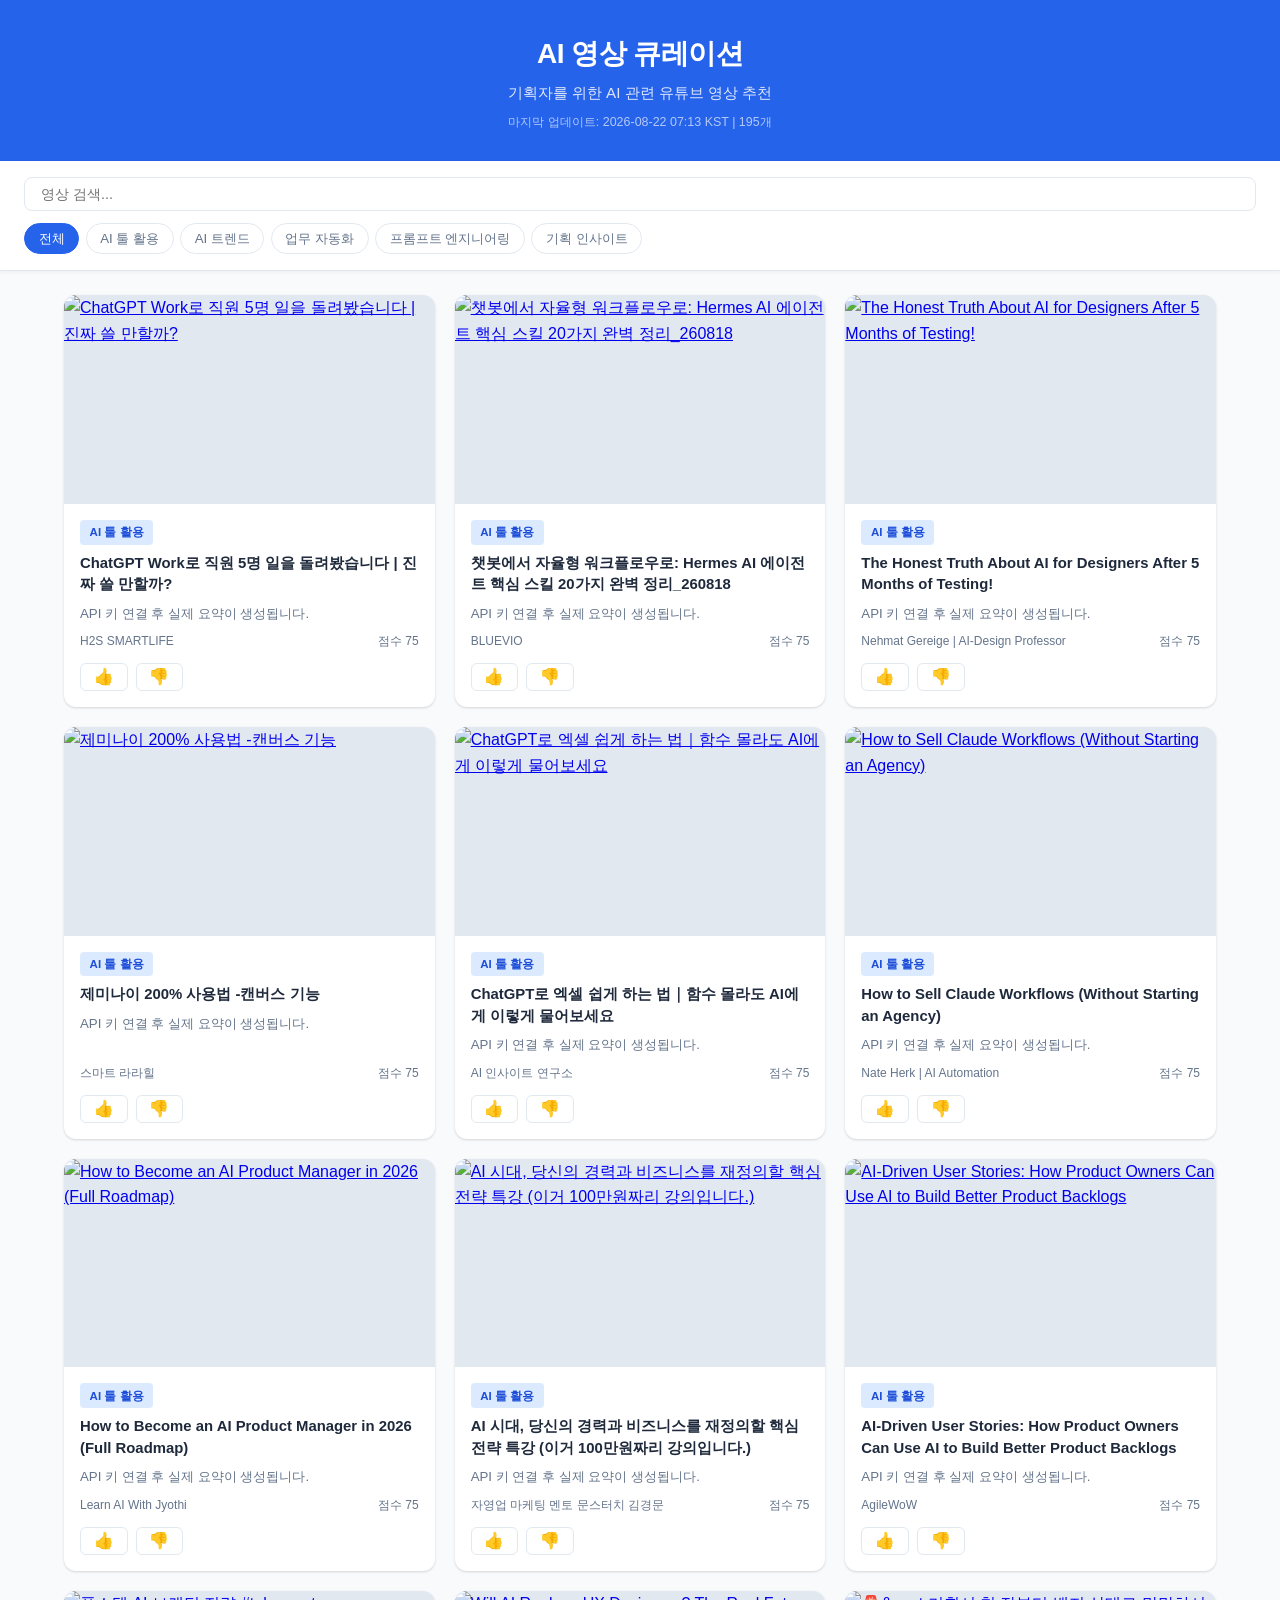
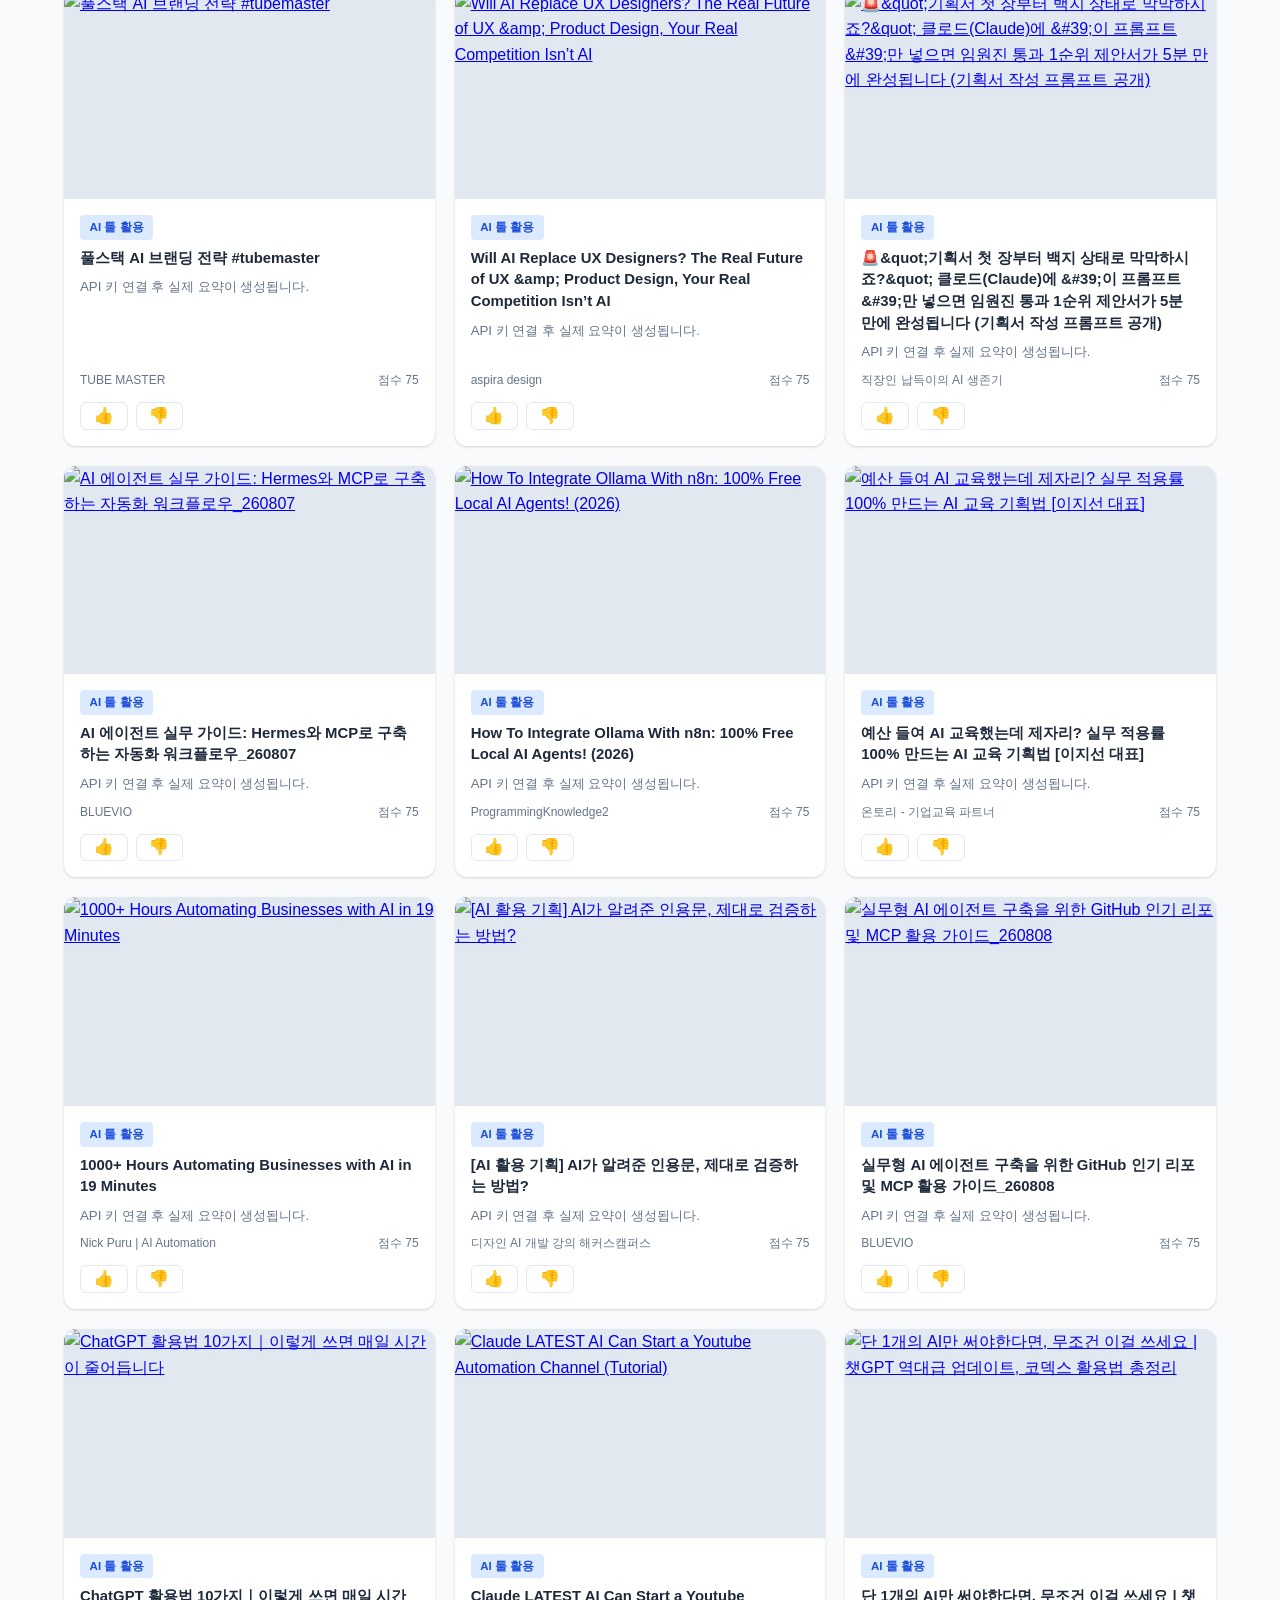
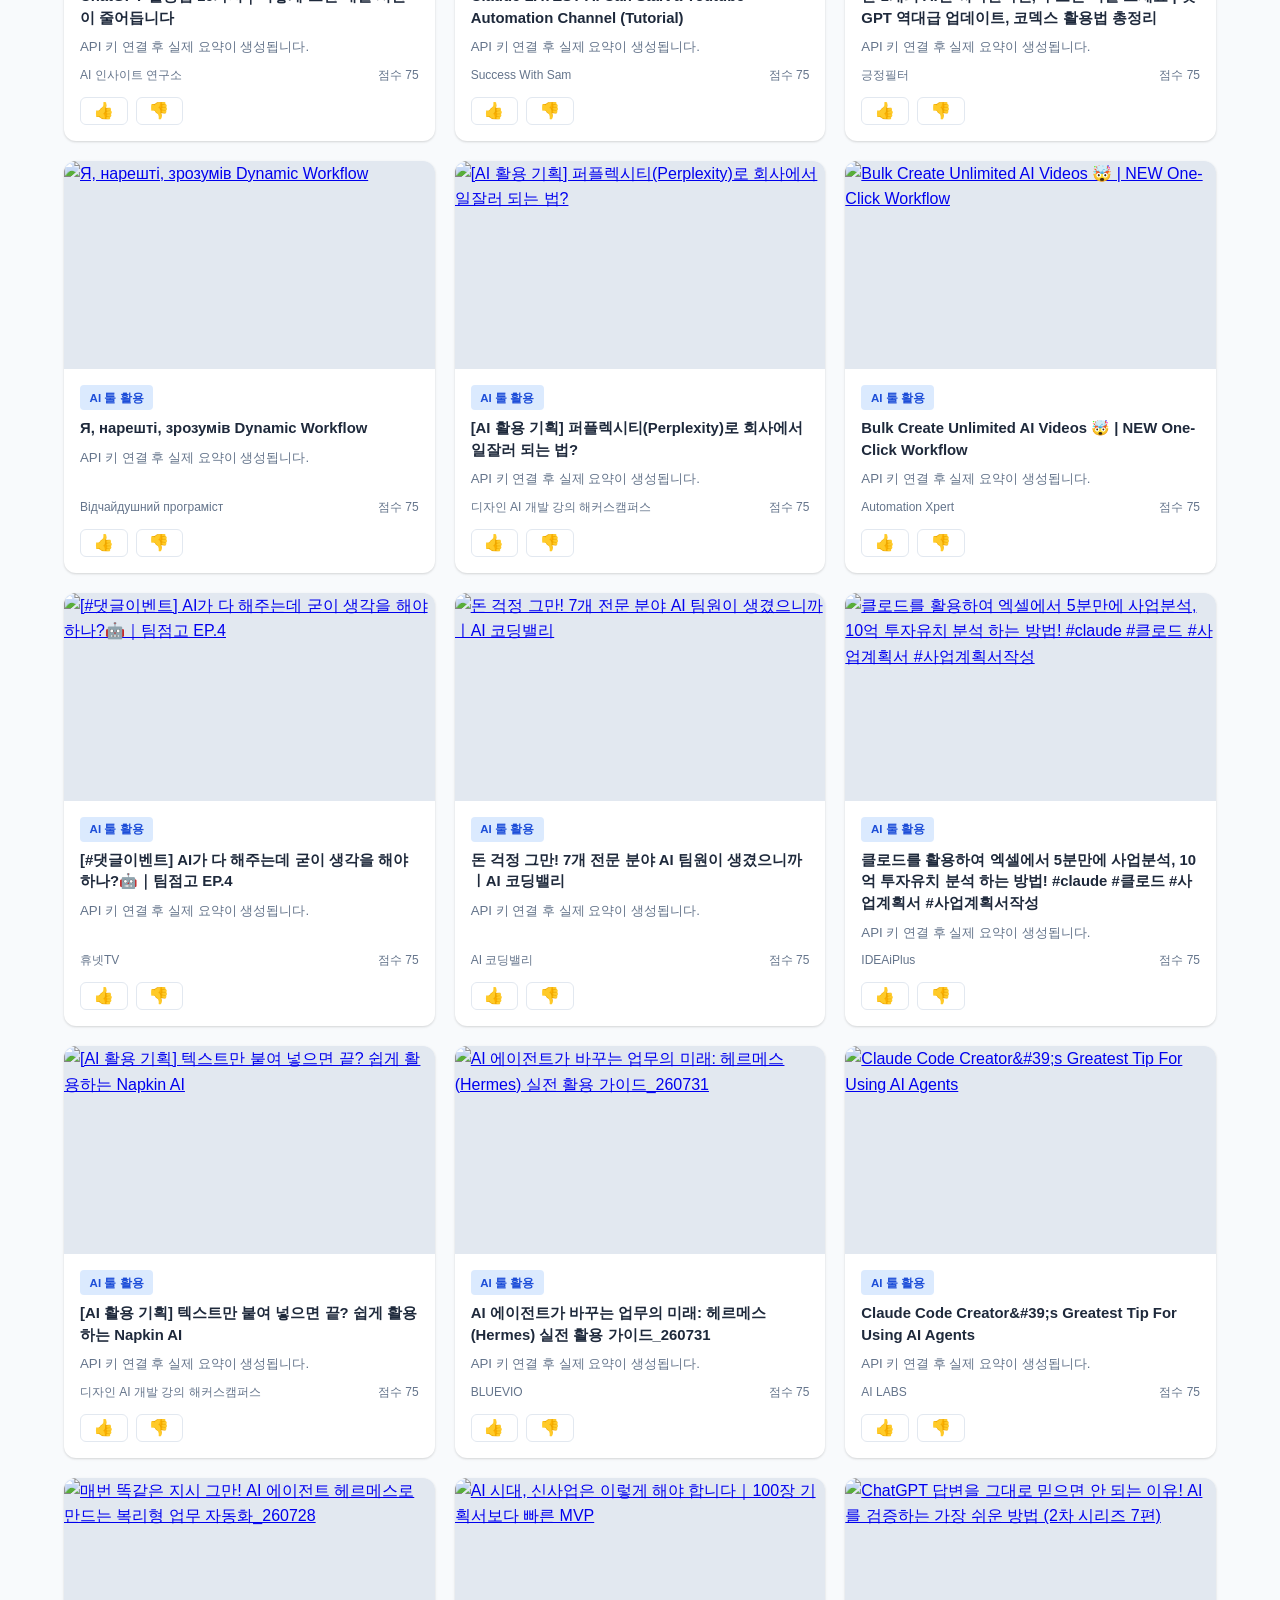
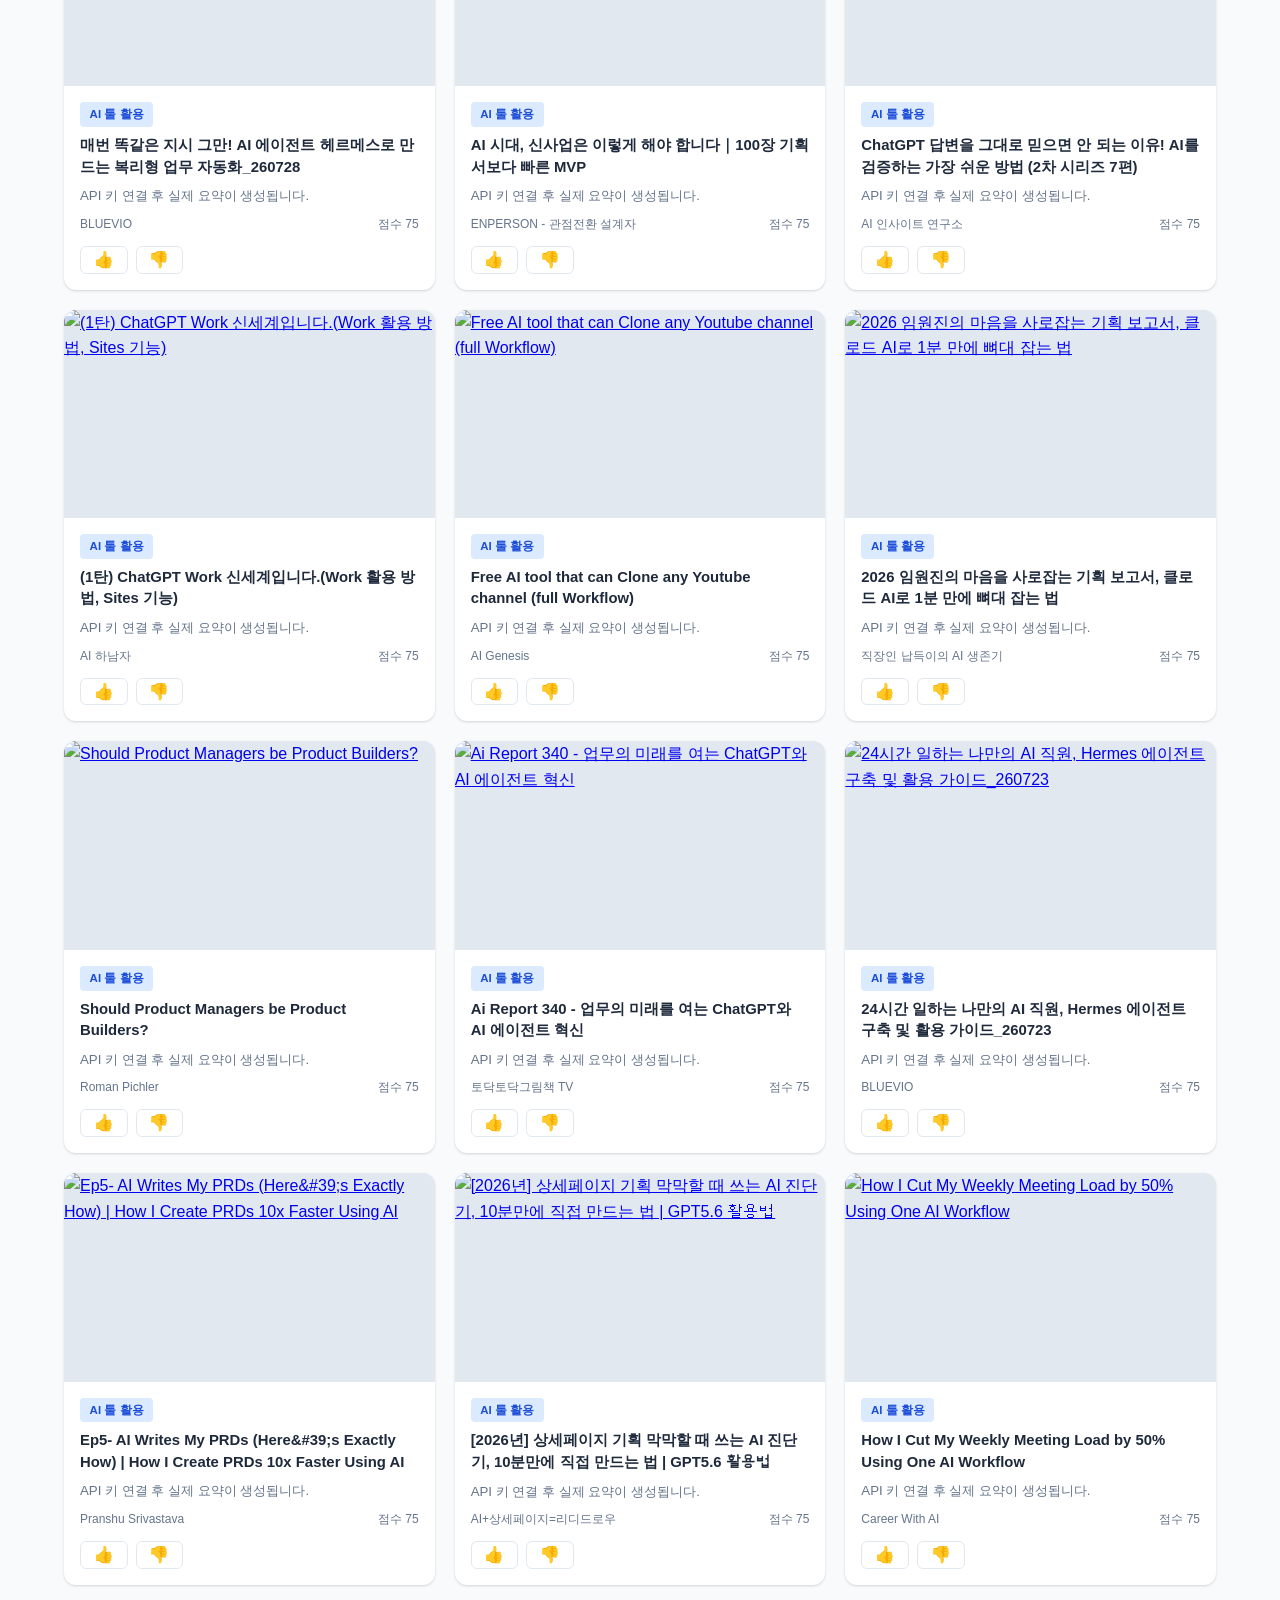
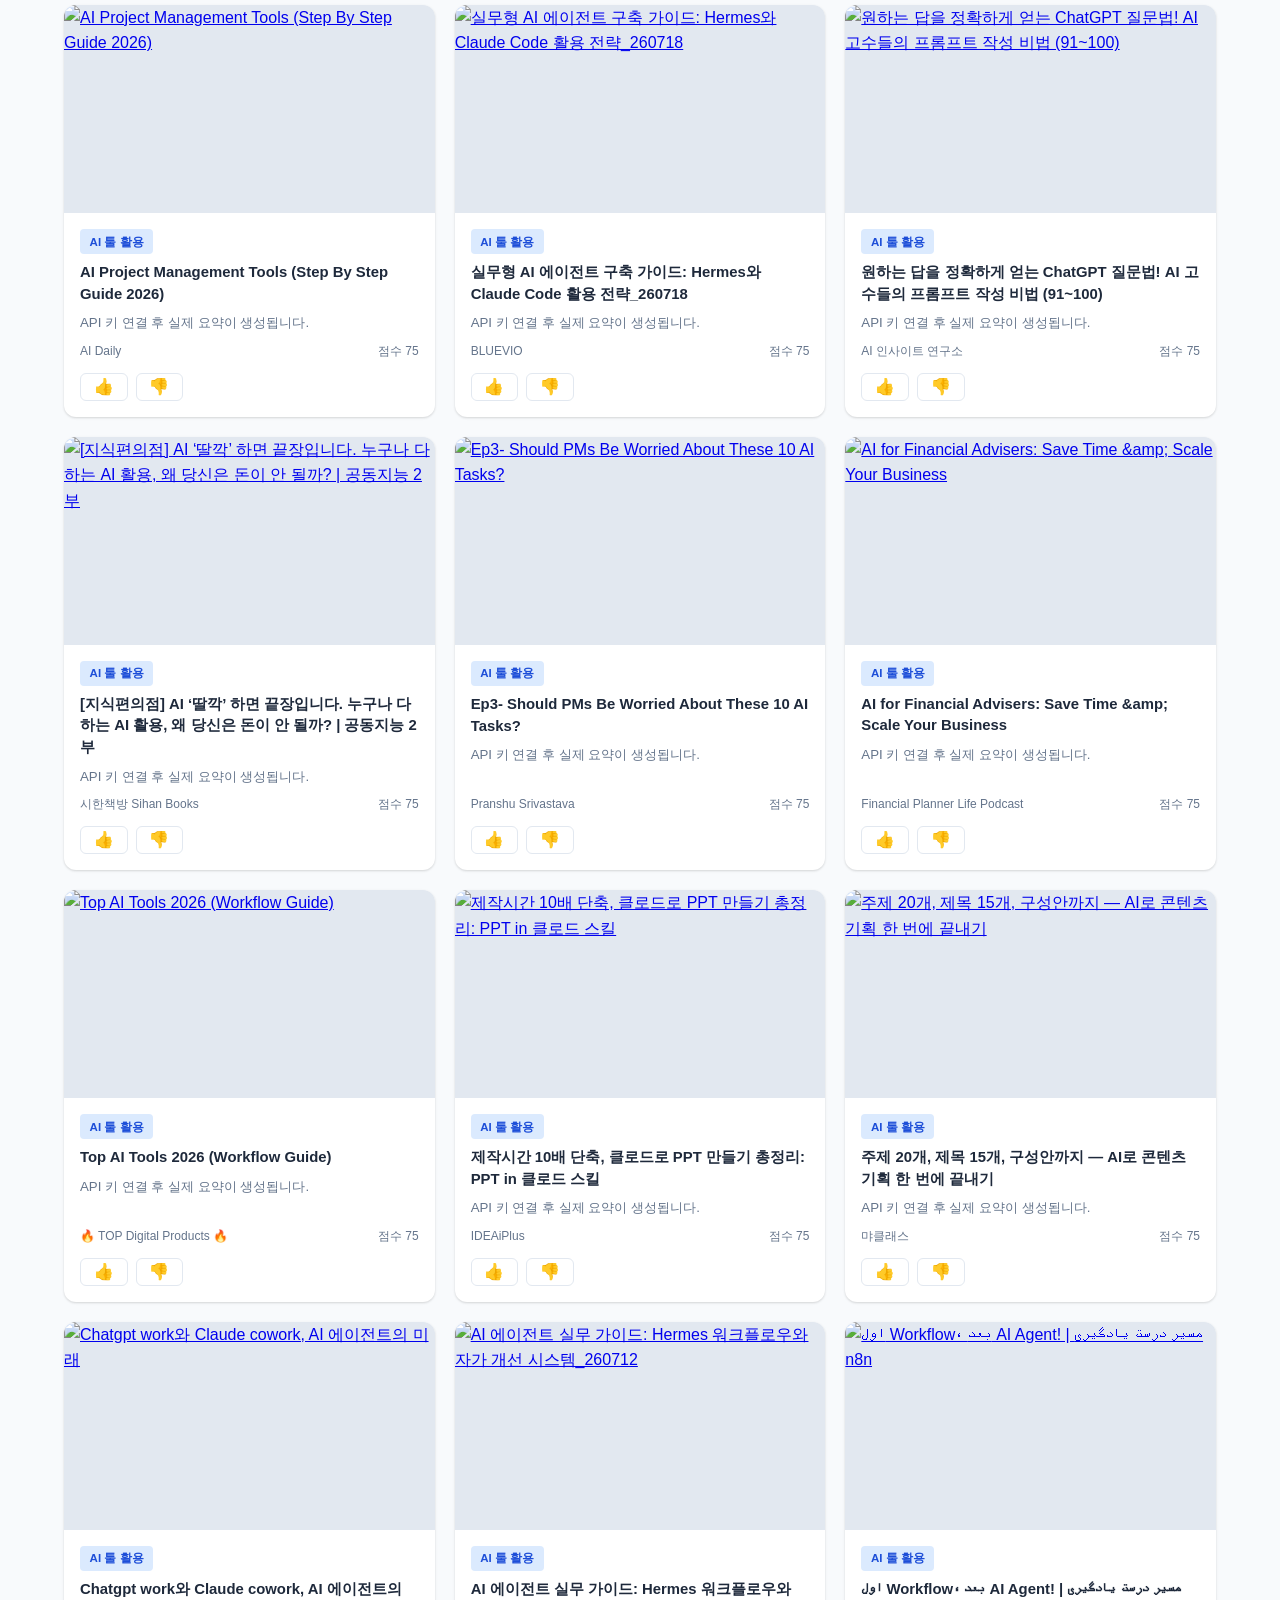
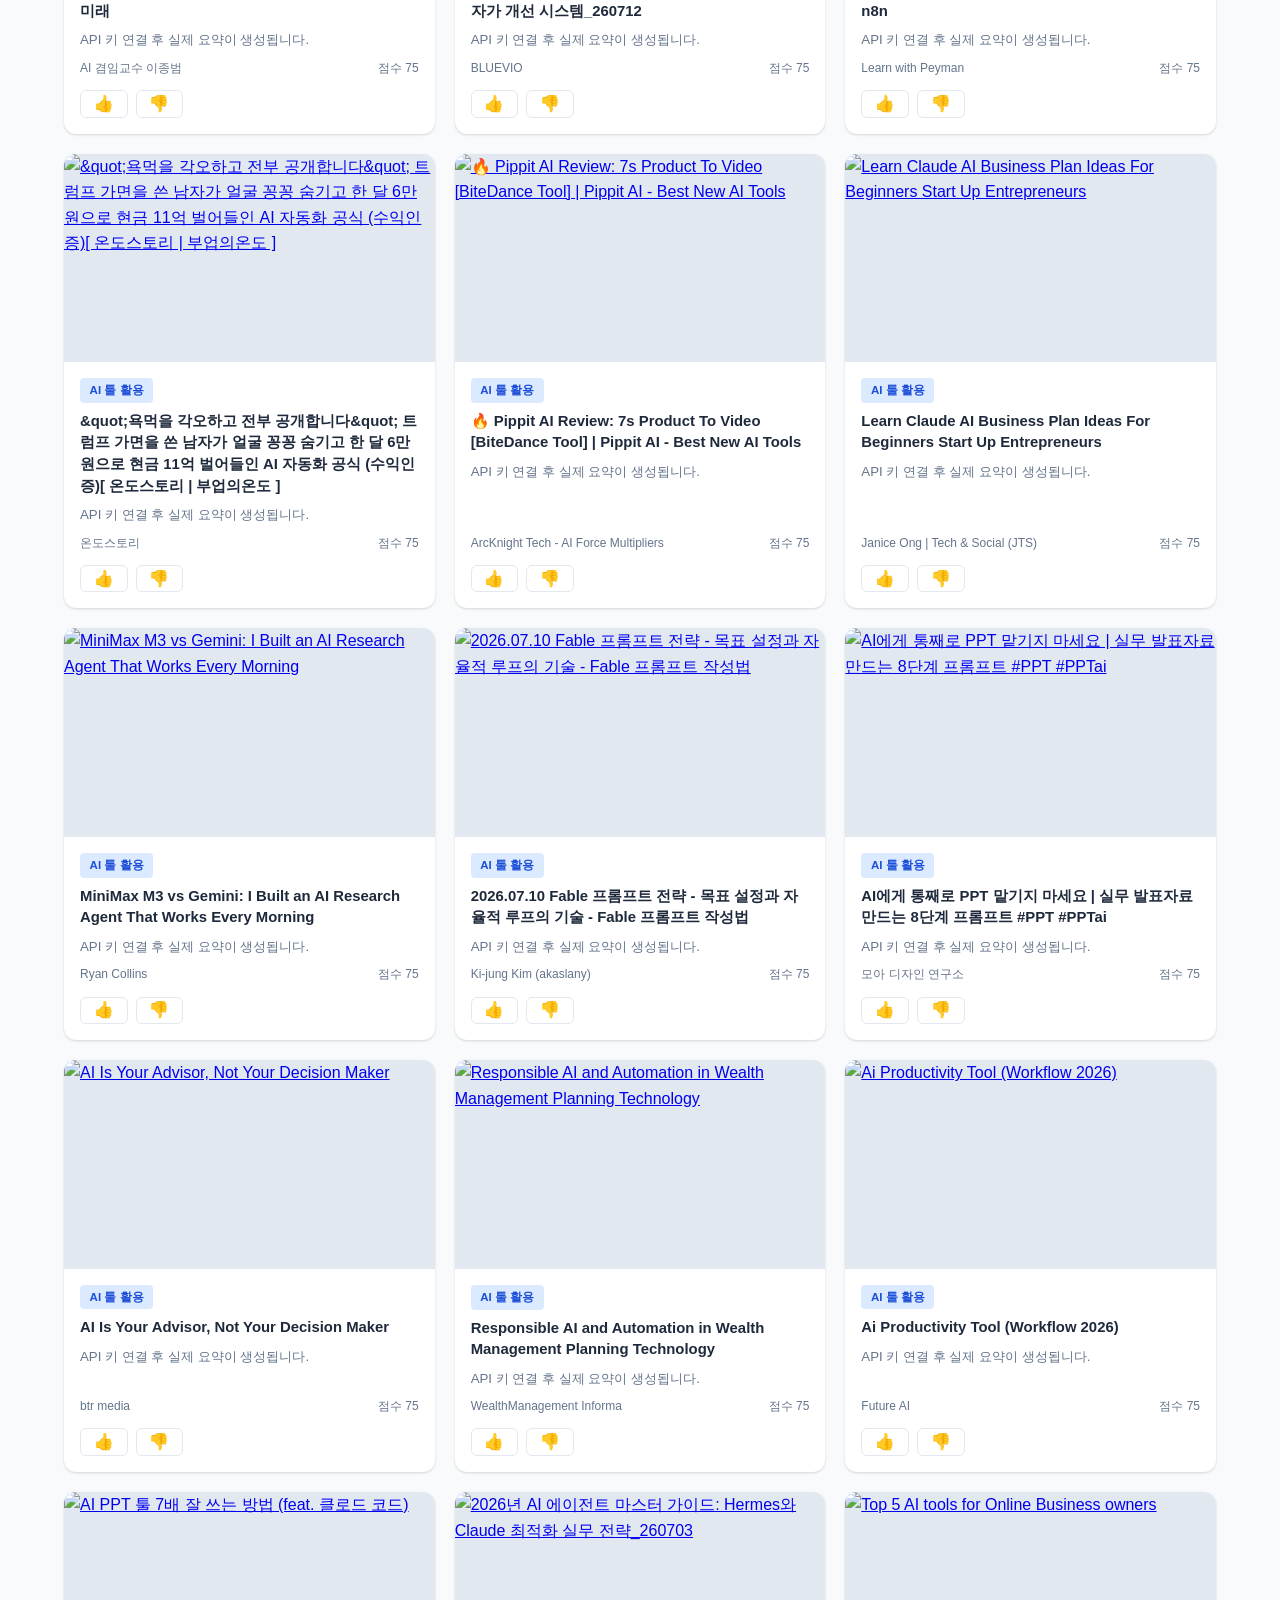
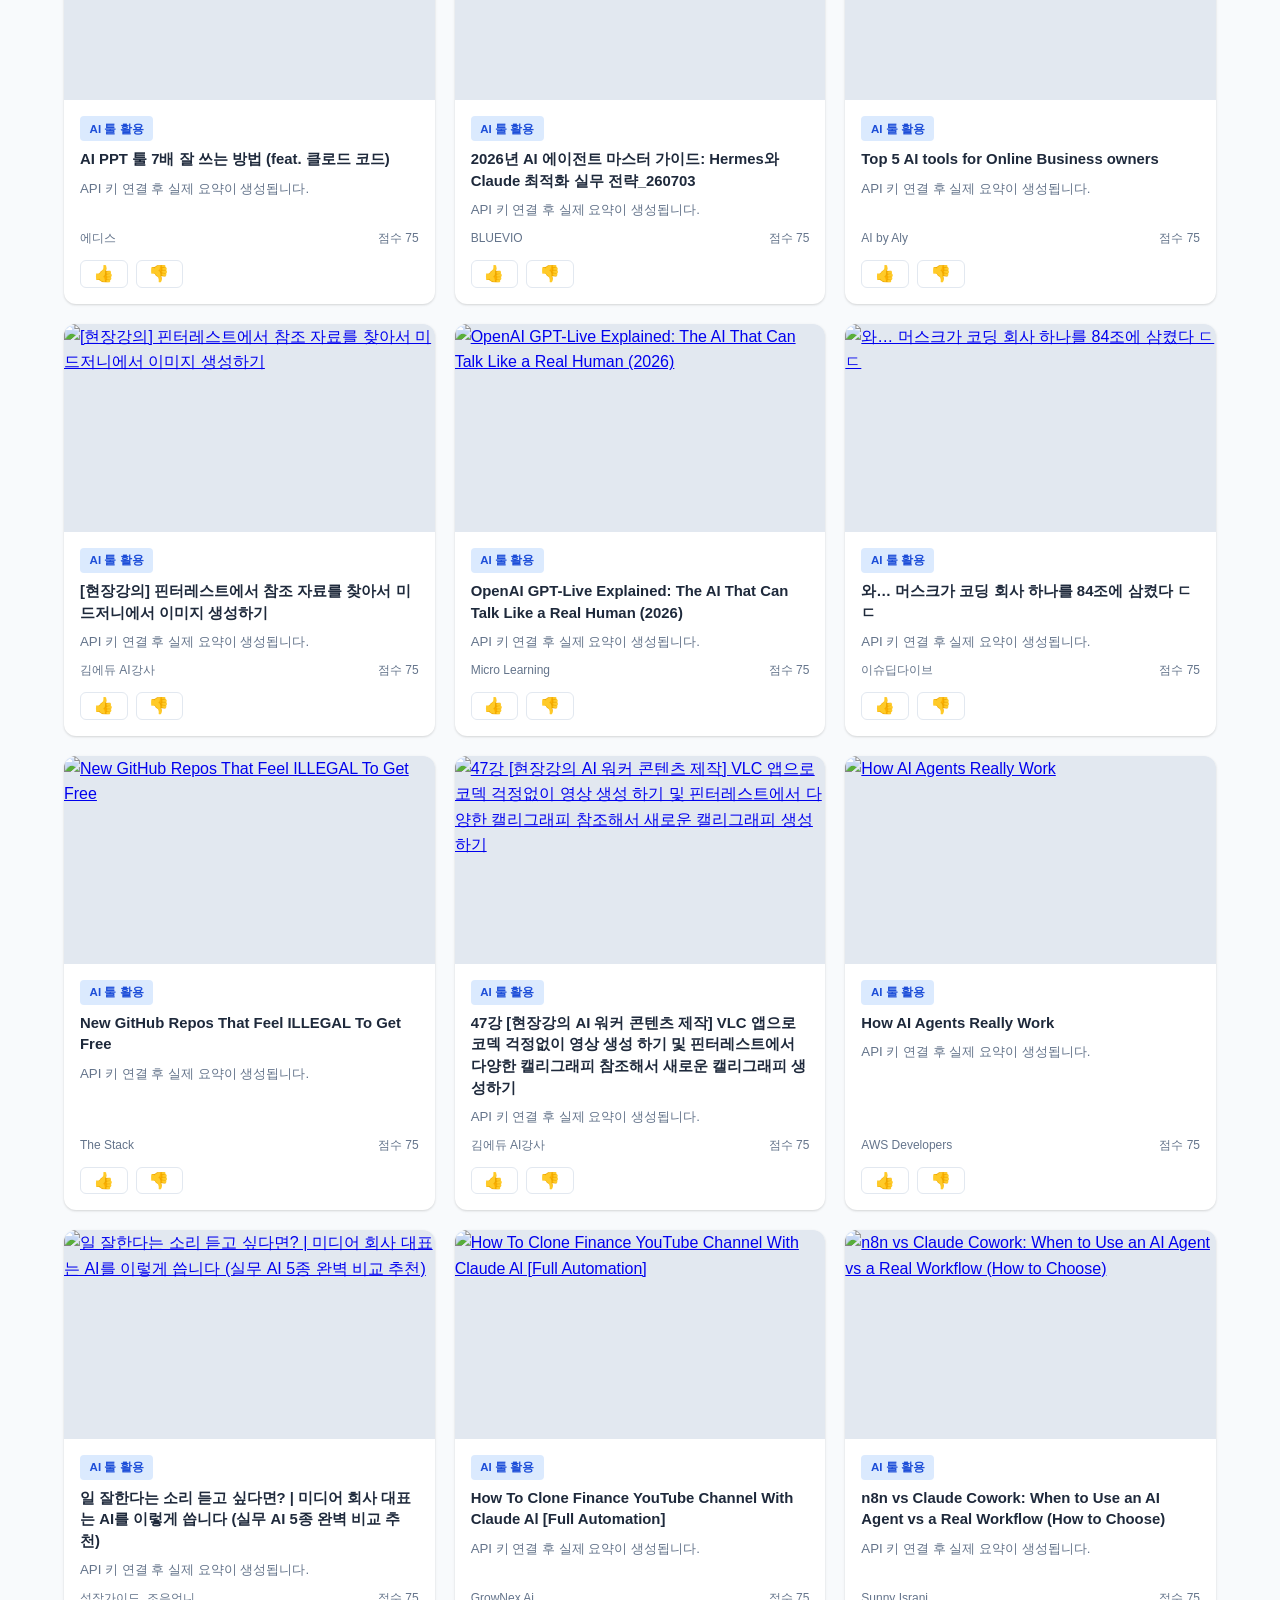
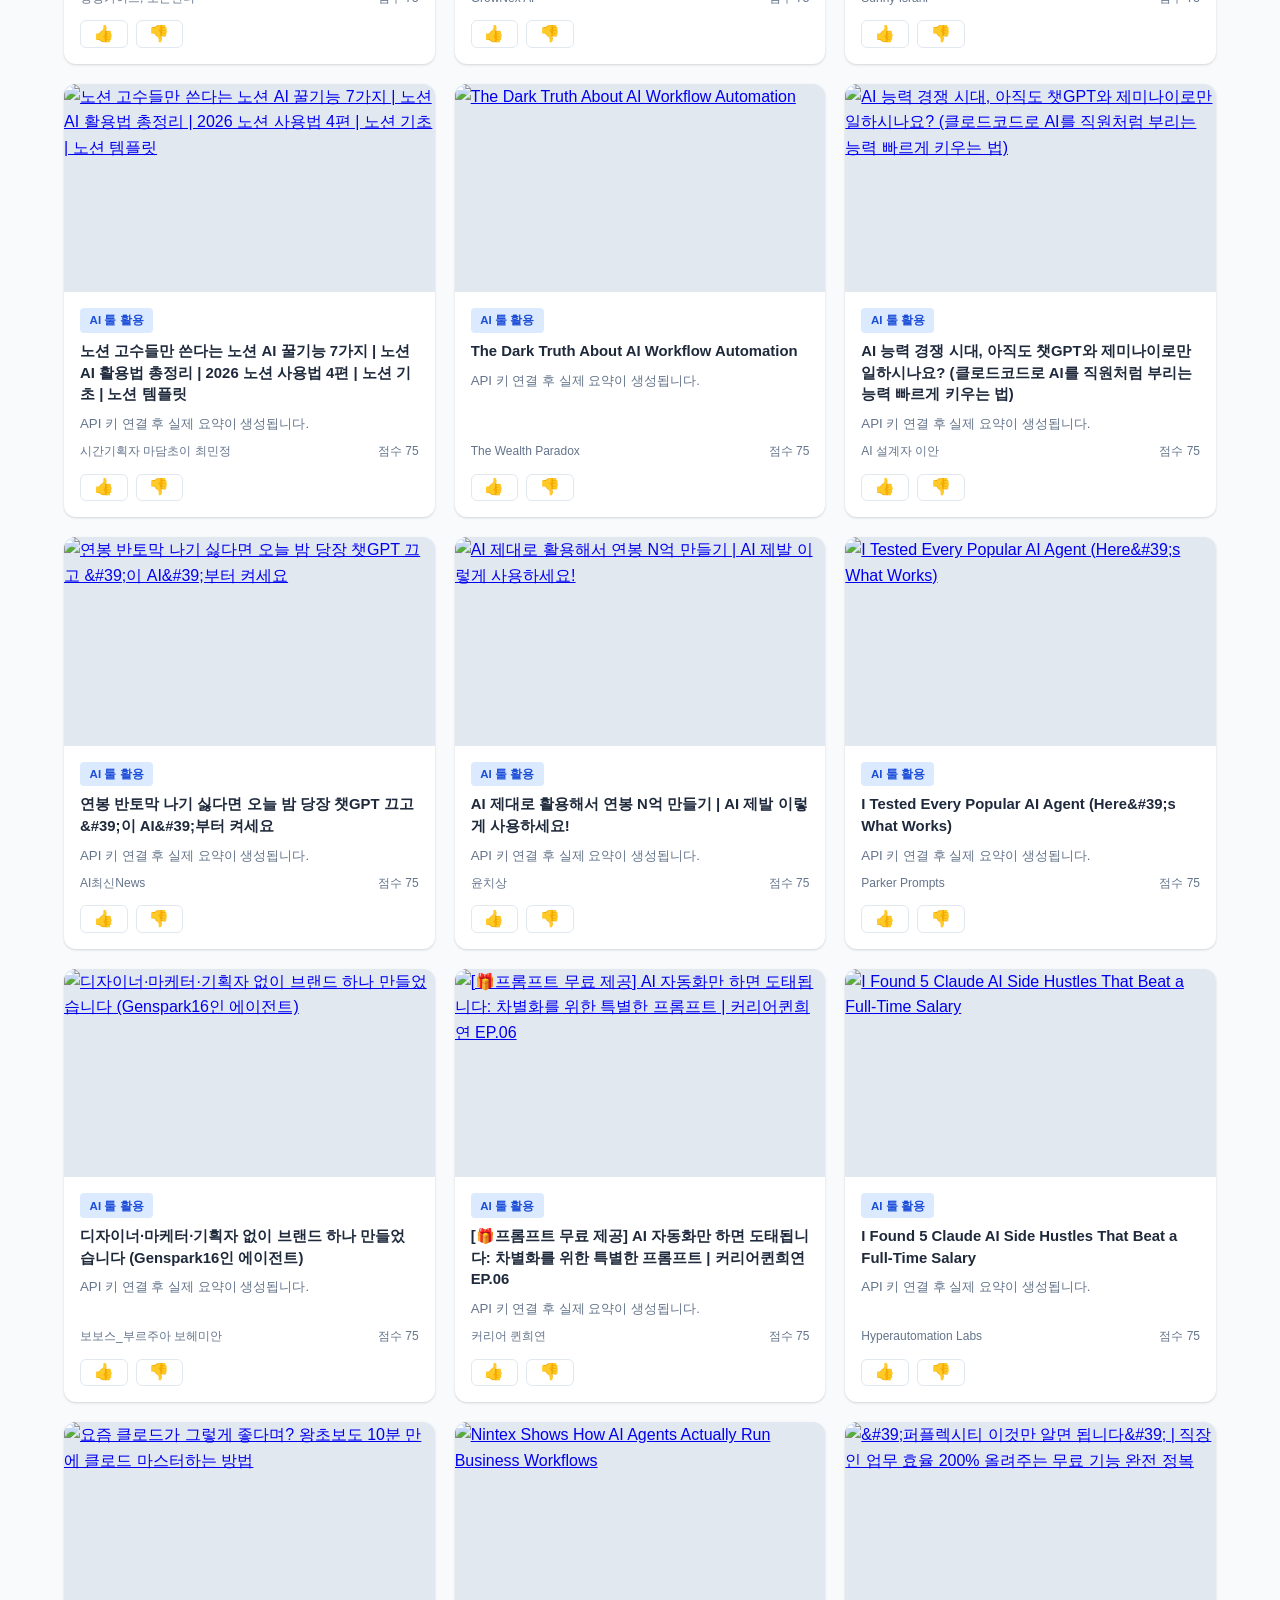
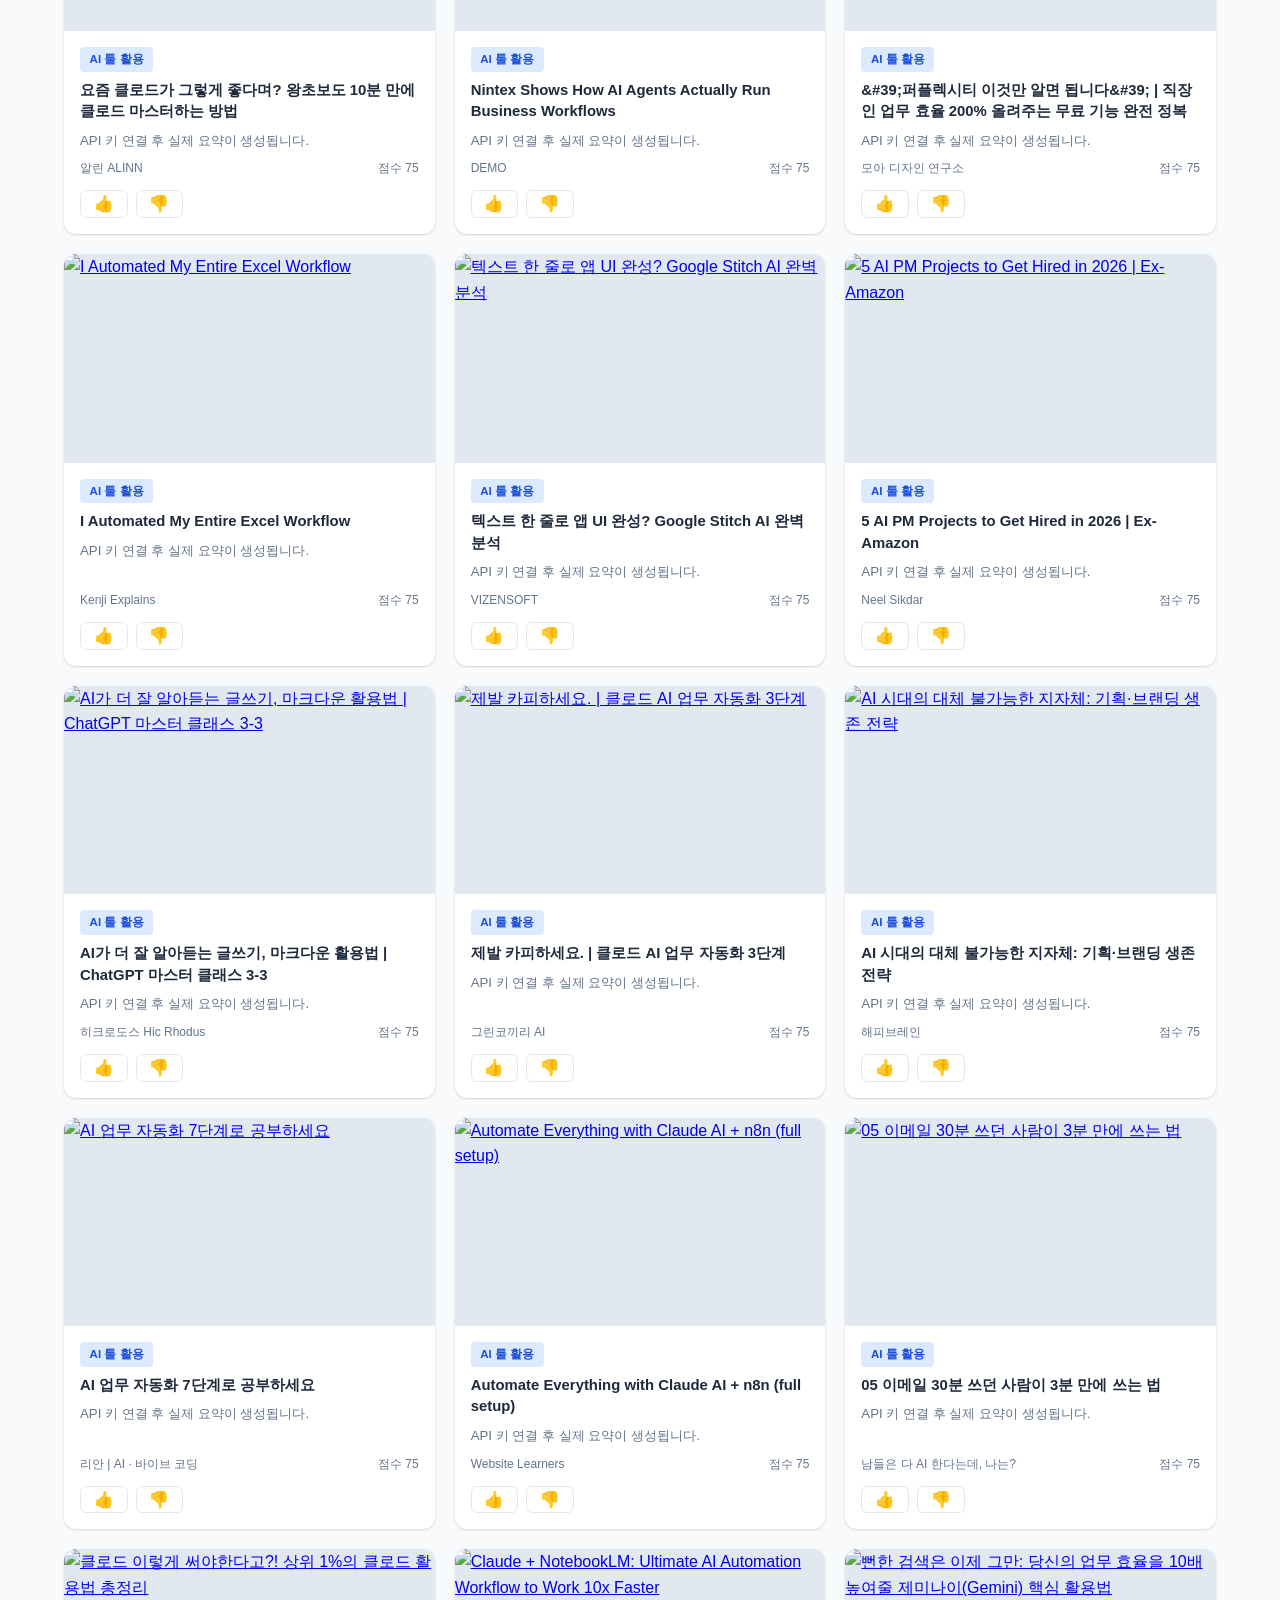
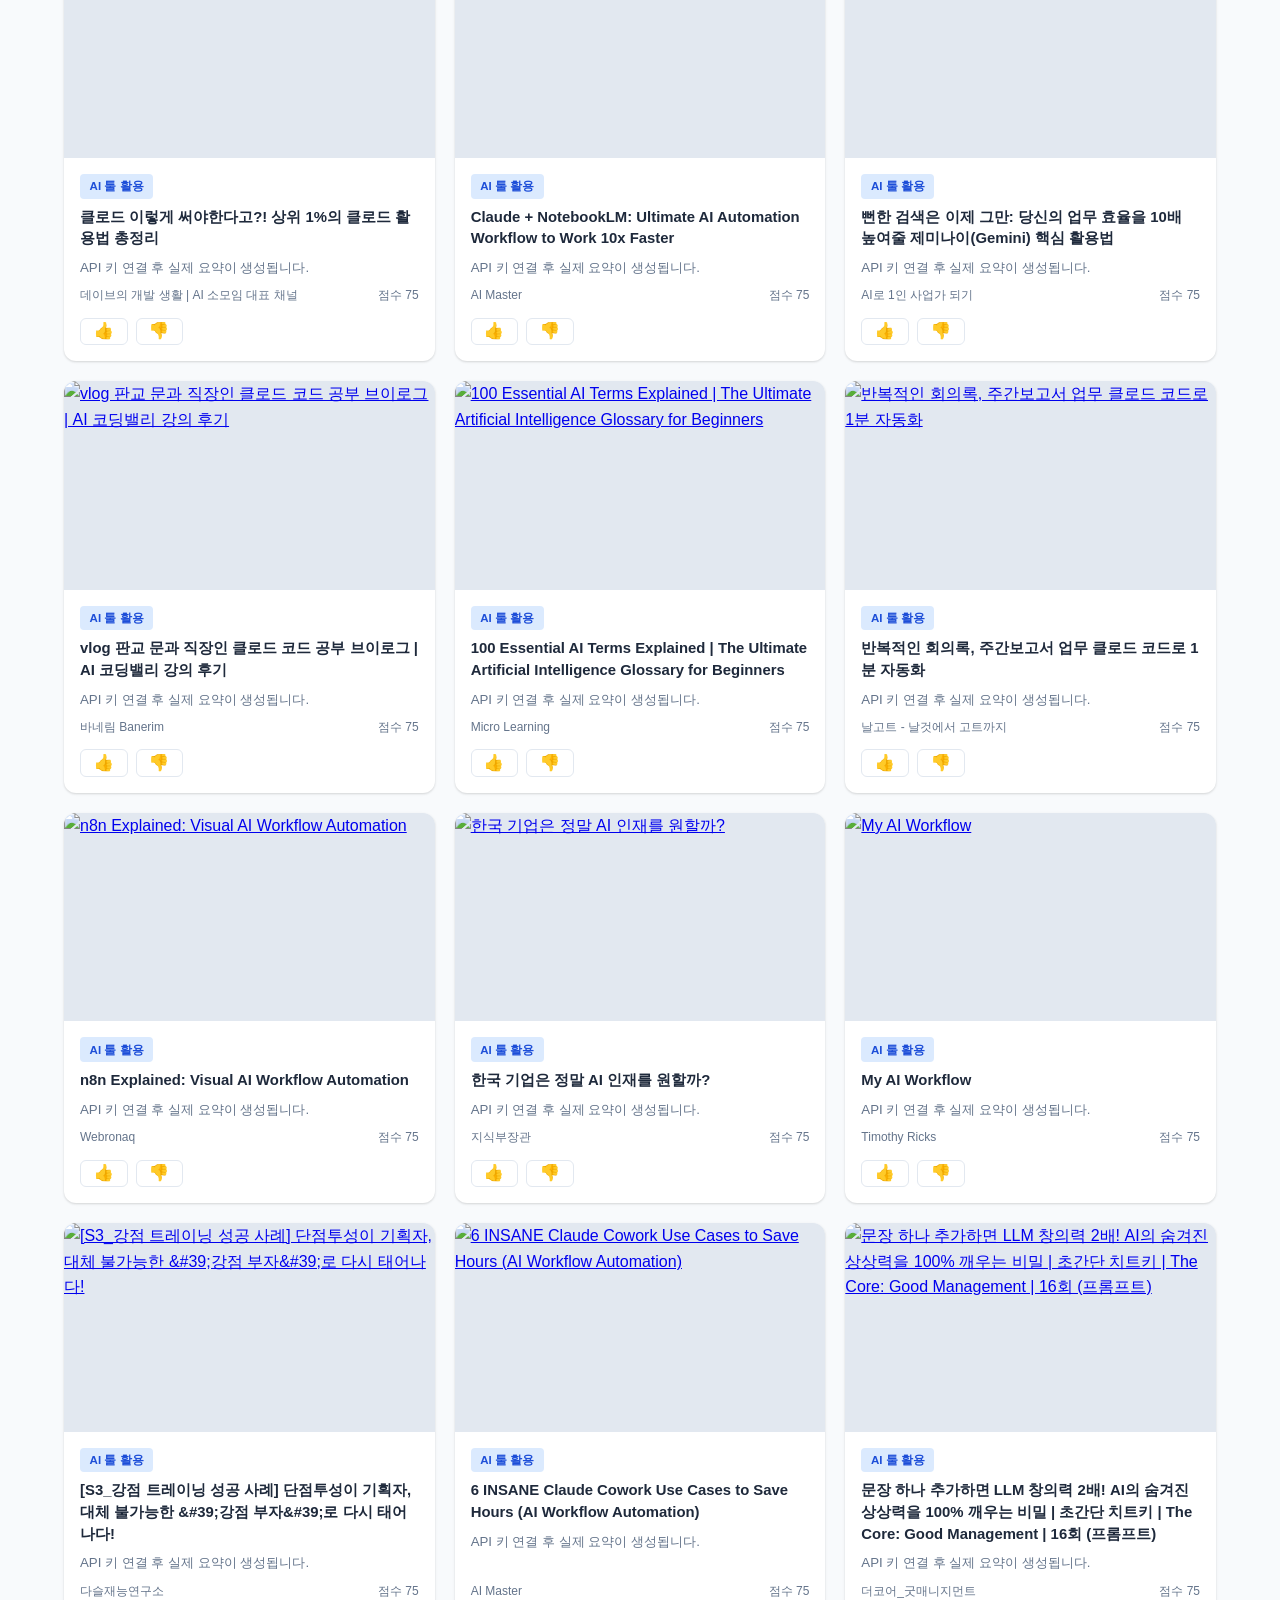
==== commit 6a867f2e: "Auto deploy: 2026-08-21 22:13 UTC" ====
--- a/categories/AI_툴_활용.html
+++ b/categories/AI_툴_활용.html
@@ -224,7 +224,7 @@
   <header>
     <h1><a href="../index.html" style="color:inherit;text-decoration:none">AI 영상 큐레이션</a></h1>
     <p class="subtitle">기획자를 위한 AI 관련 유튜브 영상 추천</p>
-    <p class="updated">마지막 업데이트: 2026-08-08 07:25 KST | 173개</p>
+    <p class="updated">마지막 업데이트: 2026-08-22 07:13 KST | 195개</p>
   </header>
   <nav class="filter-nav">
     <div class="search-box">
@@ -241,6 +241,402 @@
   </nav>
   <main>
     <div class="video-grid" id="video-grid">
+    <div class="video-card" data-category="AI 툴 활용" data-id="08fiB8LPQTA">
+      <a href="https://youtube.com/watch?v=08fiB8LPQTA" target="_blank" rel="noopener">
+        <img class="thumbnail" src="https://i.ytimg.com/vi/08fiB8LPQTA/mqdefault.jpg" alt="ChatGPT Work로 직원 5명 일을 돌려봤습니다 | 진짜 쓸 만할까?" loading="lazy">
+      </a>
+      <div class="card-body">
+        <span class="category-tag">AI 툴 활용</span>
+        <h3><a href="https://youtube.com/watch?v=08fiB8LPQTA" target="_blank" rel="noopener">ChatGPT Work로 직원 5명 일을 돌려봤습니다 | 진짜 쓸 만할까?</a></h3>
+        <p class="summary">API 키 연결 후 실제 요약이 생성됩니다.</p>
+        <div class="card-meta">
+          <span class="channel">H2S SMARTLIFE</span>
+          <span class="score">점수 75</span>
+        </div>
+        <div class="feedback-buttons">
+          <button class="btn-good" onclick="sendFeedback('08fiB8LPQTA','GOOD')" title="유용해요">👍</button>
+          <button class="btn-bad" onclick="sendFeedback('08fiB8LPQTA','BAD')" title="별로예요">👎</button>
+        </div>
+      </div>
+    </div>
+    <div class="video-card" data-category="AI 툴 활용" data-id="EWjEzdOONKw">
+      <a href="https://youtube.com/watch?v=EWjEzdOONKw" target="_blank" rel="noopener">
+        <img class="thumbnail" src="https://i.ytimg.com/vi/EWjEzdOONKw/mqdefault.jpg" alt="챗봇에서 자율형 워크플로우로: Hermes AI 에이전트 핵심 스킬 20가지 완벽 정리_260818" loading="lazy">
+      </a>
+      <div class="card-body">
+        <span class="category-tag">AI 툴 활용</span>
+        <h3><a href="https://youtube.com/watch?v=EWjEzdOONKw" target="_blank" rel="noopener">챗봇에서 자율형 워크플로우로: Hermes AI 에이전트 핵심 스킬 20가지 완벽 정리_260818</a></h3>
+        <p class="summary">API 키 연결 후 실제 요약이 생성됩니다.</p>
+        <div class="card-meta">
+          <span class="channel">BLUEVIO</span>
+          <span class="score">점수 75</span>
+        </div>
+        <div class="feedback-buttons">
+          <button class="btn-good" onclick="sendFeedback('EWjEzdOONKw','GOOD')" title="유용해요">👍</button>
+          <button class="btn-bad" onclick="sendFeedback('EWjEzdOONKw','BAD')" title="별로예요">👎</button>
+        </div>
+      </div>
+    </div>
+    <div class="video-card" data-category="AI 툴 활용" data-id="NlUNUWtMCUM">
+      <a href="https://youtube.com/watch?v=NlUNUWtMCUM" target="_blank" rel="noopener">
+        <img class="thumbnail" src="https://i.ytimg.com/vi/NlUNUWtMCUM/mqdefault.jpg" alt="The Honest Truth About AI for Designers After 5 Months of Testing!" loading="lazy">
+      </a>
+      <div class="card-body">
+        <span class="category-tag">AI 툴 활용</span>
+        <h3><a href="https://youtube.com/watch?v=NlUNUWtMCUM" target="_blank" rel="noopener">The Honest Truth About AI for Designers After 5 Months of Testing!</a></h3>
+        <p class="summary">API 키 연결 후 실제 요약이 생성됩니다.</p>
+        <div class="card-meta">
+          <span class="channel">Nehmat Gereige | AI-Design Professor</span>
+          <span class="score">점수 75</span>
+        </div>
+        <div class="feedback-buttons">
+          <button class="btn-good" onclick="sendFeedback('NlUNUWtMCUM','GOOD')" title="유용해요">👍</button>
+          <button class="btn-bad" onclick="sendFeedback('NlUNUWtMCUM','BAD')" title="별로예요">👎</button>
+        </div>
+      </div>
+    </div>
+    <div class="video-card" data-category="AI 툴 활용" data-id="_aZBy7EzSX8">
+      <a href="https://youtube.com/watch?v=_aZBy7EzSX8" target="_blank" rel="noopener">
+        <img class="thumbnail" src="https://i.ytimg.com/vi/_aZBy7EzSX8/mqdefault.jpg" alt="제미나이 200% 사용법 -캔버스 기능" loading="lazy">
+      </a>
+      <div class="card-body">
+        <span class="category-tag">AI 툴 활용</span>
+        <h3><a href="https://youtube.com/watch?v=_aZBy7EzSX8" target="_blank" rel="noopener">제미나이 200% 사용법 -캔버스 기능</a></h3>
+        <p class="summary">API 키 연결 후 실제 요약이 생성됩니다.</p>
+        <div class="card-meta">
+          <span class="channel">스마트 라라힐</span>
+          <span class="score">점수 75</span>
+        </div>
+        <div class="feedback-buttons">
+          <button class="btn-good" onclick="sendFeedback('_aZBy7EzSX8','GOOD')" title="유용해요">👍</button>
+          <button class="btn-bad" onclick="sendFeedback('_aZBy7EzSX8','BAD')" title="별로예요">👎</button>
+        </div>
+      </div>
+    </div>
+    <div class="video-card" data-category="AI 툴 활용" data-id="LkrvNw9rhDk">
+      <a href="https://youtube.com/watch?v=LkrvNw9rhDk" target="_blank" rel="noopener">
+        <img class="thumbnail" src="https://i.ytimg.com/vi/LkrvNw9rhDk/mqdefault.jpg" alt="ChatGPT로 엑셀 쉽게 하는 법｜함수 몰라도 AI에게 이렇게 물어보세요" loading="lazy">
+      </a>
+      <div class="card-body">
+        <span class="category-tag">AI 툴 활용</span>
+        <h3><a href="https://youtube.com/watch?v=LkrvNw9rhDk" target="_blank" rel="noopener">ChatGPT로 엑셀 쉽게 하는 법｜함수 몰라도 AI에게 이렇게 물어보세요</a></h3>
+        <p class="summary">API 키 연결 후 실제 요약이 생성됩니다.</p>
+        <div class="card-meta">
+          <span class="channel">AI 인사이트 연구소</span>
+          <span class="score">점수 75</span>
+        </div>
+        <div class="feedback-buttons">
+          <button class="btn-good" onclick="sendFeedback('LkrvNw9rhDk','GOOD')" title="유용해요">👍</button>
+          <button class="btn-bad" onclick="sendFeedback('LkrvNw9rhDk','BAD')" title="별로예요">👎</button>
+        </div>
+      </div>
+    </div>
+    <div class="video-card" data-category="AI 툴 활용" data-id="zpS6JGJNaGg">
+      <a href="https://youtube.com/watch?v=zpS6JGJNaGg" target="_blank" rel="noopener">
+        <img class="thumbnail" src="https://i.ytimg.com/vi/zpS6JGJNaGg/mqdefault.jpg" alt="How to Sell Claude Workflows (Without Starting an Agency)" loading="lazy">
+      </a>
+      <div class="card-body">
+        <span class="category-tag">AI 툴 활용</span>
+        <h3><a href="https://youtube.com/watch?v=zpS6JGJNaGg" target="_blank" rel="noopener">How to Sell Claude Workflows (Without Starting an Agency)</a></h3>
+        <p class="summary">API 키 연결 후 실제 요약이 생성됩니다.</p>
+        <div class="card-meta">
+          <span class="channel">Nate Herk | AI Automation</span>
+          <span class="score">점수 75</span>
+        </div>
+        <div class="feedback-buttons">
+          <button class="btn-good" onclick="sendFeedback('zpS6JGJNaGg','GOOD')" title="유용해요">👍</button>
+          <button class="btn-bad" onclick="sendFeedback('zpS6JGJNaGg','BAD')" title="별로예요">👎</button>
+        </div>
+      </div>
+    </div>
+    <div class="video-card" data-category="AI 툴 활용" data-id="lMUwDFXwaVA">
+      <a href="https://youtube.com/watch?v=lMUwDFXwaVA" target="_blank" rel="noopener">
+        <img class="thumbnail" src="https://i.ytimg.com/vi/lMUwDFXwaVA/mqdefault.jpg" alt="How to Become an AI Product Manager in 2026 (Full Roadmap)" loading="lazy">
+      </a>
+      <div class="card-body">
+        <span class="category-tag">AI 툴 활용</span>
+        <h3><a href="https://youtube.com/watch?v=lMUwDFXwaVA" target="_blank" rel="noopener">How to Become an AI Product Manager in 2026 (Full Roadmap)</a></h3>
+        <p class="summary">API 키 연결 후 실제 요약이 생성됩니다.</p>
+        <div class="card-meta">
+          <span class="channel">Learn AI With Jyothi</span>
+          <span class="score">점수 75</span>
+        </div>
+        <div class="feedback-buttons">
+          <button class="btn-good" onclick="sendFeedback('lMUwDFXwaVA','GOOD')" title="유용해요">👍</button>
+          <button class="btn-bad" onclick="sendFeedback('lMUwDFXwaVA','BAD')" title="별로예요">👎</button>
+        </div>
+      </div>
+    </div>
+    <div class="video-card" data-category="AI 툴 활용" data-id="fGzpkpML6xE">
+      <a href="https://youtube.com/watch?v=fGzpkpML6xE" target="_blank" rel="noopener">
+        <img class="thumbnail" src="https://i.ytimg.com/vi/fGzpkpML6xE/mqdefault.jpg" alt="AI 시대, 당신의 경력과 비즈니스를 재정의할 핵심 전략 특강 (이거 100만원짜리 강의입니다.)" loading="lazy">
+      </a>
+      <div class="card-body">
+        <span class="category-tag">AI 툴 활용</span>
+        <h3><a href="https://youtube.com/watch?v=fGzpkpML6xE" target="_blank" rel="noopener">AI 시대, 당신의 경력과 비즈니스를 재정의할 핵심 전략 특강 (이거 100만원짜리 강의입니다.)</a></h3>
+        <p class="summary">API 키 연결 후 실제 요약이 생성됩니다.</p>
+        <div class="card-meta">
+          <span class="channel">자영업 마케팅 멘토 문스터치 김경문</span>
+          <span class="score">점수 75</span>
+        </div>
+        <div class="feedback-buttons">
+          <button class="btn-good" onclick="sendFeedback('fGzpkpML6xE','GOOD')" title="유용해요">👍</button>
+          <button class="btn-bad" onclick="sendFeedback('fGzpkpML6xE','BAD')" title="별로예요">👎</button>
+        </div>
+      </div>
+    </div>
+    <div class="video-card" data-category="AI 툴 활용" data-id="05xMMXAyLLY">
+      <a href="https://youtube.com/watch?v=05xMMXAyLLY" target="_blank" rel="noopener">
+        <img class="thumbnail" src="https://i.ytimg.com/vi/05xMMXAyLLY/mqdefault.jpg" alt="AI-Driven User Stories: How Product Owners Can Use AI to Build Better Product Backlogs" loading="lazy">
+      </a>
+      <div class="card-body">
+        <span class="category-tag">AI 툴 활용</span>
+        <h3><a href="https://youtube.com/watch?v=05xMMXAyLLY" target="_blank" rel="noopener">AI-Driven User Stories: How Product Owners Can Use AI to Build Better Product Backlogs</a></h3>
+        <p class="summary">API 키 연결 후 실제 요약이 생성됩니다.</p>
+        <div class="card-meta">
+          <span class="channel">AgileWoW</span>
+          <span class="score">점수 75</span>
+        </div>
+        <div class="feedback-buttons">
+          <button class="btn-good" onclick="sendFeedback('05xMMXAyLLY','GOOD')" title="유용해요">👍</button>
+          <button class="btn-bad" onclick="sendFeedback('05xMMXAyLLY','BAD')" title="별로예요">👎</button>
+        </div>
+      </div>
+    </div>
+    <div class="video-card" data-category="AI 툴 활용" data-id="Tl_MwUnR6IM">
+      <a href="https://youtube.com/watch?v=Tl_MwUnR6IM" target="_blank" rel="noopener">
+        <img class="thumbnail" src="https://i.ytimg.com/vi/Tl_MwUnR6IM/mqdefault.jpg" alt="풀스택 AI 브랜딩 전략 #tubemaster" loading="lazy">
+      </a>
+      <div class="card-body">
+        <span class="category-tag">AI 툴 활용</span>
+        <h3><a href="https://youtube.com/watch?v=Tl_MwUnR6IM" target="_blank" rel="noopener">풀스택 AI 브랜딩 전략 #tubemaster</a></h3>
+        <p class="summary">API 키 연결 후 실제 요약이 생성됩니다.</p>
+        <div class="card-meta">
+          <span class="channel">TUBE MASTER</span>
+          <span class="score">점수 75</span>
+        </div>
+        <div class="feedback-buttons">
+          <button class="btn-good" onclick="sendFeedback('Tl_MwUnR6IM','GOOD')" title="유용해요">👍</button>
+          <button class="btn-bad" onclick="sendFeedback('Tl_MwUnR6IM','BAD')" title="별로예요">👎</button>
+        </div>
+      </div>
+    </div>
+    <div class="video-card" data-category="AI 툴 활용" data-id="ydNcSFjtUMY">
+      <a href="https://youtube.com/watch?v=ydNcSFjtUMY" target="_blank" rel="noopener">
+        <img class="thumbnail" src="https://i.ytimg.com/vi/ydNcSFjtUMY/mqdefault.jpg" alt="Will AI Replace UX Designers? The Real Future of UX &amp;amp; Product Design, Your Real Competition Isn’t AI" loading="lazy">
+      </a>
+      <div class="card-body">
+        <span class="category-tag">AI 툴 활용</span>
+        <h3><a href="https://youtube.com/watch?v=ydNcSFjtUMY" target="_blank" rel="noopener">Will AI Replace UX Designers? The Real Future of UX &amp;amp; Product Design, Your Real Competition Isn’t AI</a></h3>
+        <p class="summary">API 키 연결 후 실제 요약이 생성됩니다.</p>
+        <div class="card-meta">
+          <span class="channel">aspira design</span>
+          <span class="score">점수 75</span>
+        </div>
+        <div class="feedback-buttons">
+          <button class="btn-good" onclick="sendFeedback('ydNcSFjtUMY','GOOD')" title="유용해요">👍</button>
+          <button class="btn-bad" onclick="sendFeedback('ydNcSFjtUMY','BAD')" title="별로예요">👎</button>
+        </div>
+      </div>
+    </div>
+    <div class="video-card" data-category="AI 툴 활용" data-id="9ozjyVRi85Q">
+      <a href="https://youtube.com/watch?v=9ozjyVRi85Q" target="_blank" rel="noopener">
+        <img class="thumbnail" src="https://i.ytimg.com/vi/9ozjyVRi85Q/mqdefault.jpg" alt="🚨&amp;quot;기획서 첫 장부터 백지 상태로 막막하시죠?&amp;quot; 클로드(Claude)에 &amp;#39;이 프롬프트&amp;#39;만 넣으면 임원진 통과 1순위 제안서가 5분 만에 완성됩니다 (기획서 작성 프롬프트 공개)" loading="lazy">
+      </a>
+      <div class="card-body">
+        <span class="category-tag">AI 툴 활용</span>
+        <h3><a href="https://youtube.com/watch?v=9ozjyVRi85Q" target="_blank" rel="noopener">🚨&amp;quot;기획서 첫 장부터 백지 상태로 막막하시죠?&amp;quot; 클로드(Claude)에 &amp;#39;이 프롬프트&amp;#39;만 넣으면 임원진 통과 1순위 제안서가 5분 만에 완성됩니다 (기획서 작성 프롬프트 공개)</a></h3>
+        <p class="summary">API 키 연결 후 실제 요약이 생성됩니다.</p>
+        <div class="card-meta">
+          <span class="channel">직장인 납득이의 AI 생존기</span>
+          <span class="score">점수 75</span>
+        </div>
+        <div class="feedback-buttons">
+          <button class="btn-good" onclick="sendFeedback('9ozjyVRi85Q','GOOD')" title="유용해요">👍</button>
+          <button class="btn-bad" onclick="sendFeedback('9ozjyVRi85Q','BAD')" title="별로예요">👎</button>
+        </div>
+      </div>
+    </div>
+    <div class="video-card" data-category="AI 툴 활용" data-id="0ip6FgGfFjM">
+      <a href="https://youtube.com/watch?v=0ip6FgGfFjM" target="_blank" rel="noopener">
+        <img class="thumbnail" src="https://i.ytimg.com/vi/0ip6FgGfFjM/mqdefault.jpg" alt="AI 에이전트 실무 가이드: Hermes와 MCP로 구축하는 자동화 워크플로우_260807" loading="lazy">
+      </a>
+      <div class="card-body">
+        <span class="category-tag">AI 툴 활용</span>
+        <h3><a href="https://youtube.com/watch?v=0ip6FgGfFjM" target="_blank" rel="noopener">AI 에이전트 실무 가이드: Hermes와 MCP로 구축하는 자동화 워크플로우_260807</a></h3>
+        <p class="summary">API 키 연결 후 실제 요약이 생성됩니다.</p>
+        <div class="card-meta">
+          <span class="channel">BLUEVIO</span>
+          <span class="score">점수 75</span>
+        </div>
+        <div class="feedback-buttons">
+          <button class="btn-good" onclick="sendFeedback('0ip6FgGfFjM','GOOD')" title="유용해요">👍</button>
+          <button class="btn-bad" onclick="sendFeedback('0ip6FgGfFjM','BAD')" title="별로예요">👎</button>
+        </div>
+      </div>
+    </div>
+    <div class="video-card" data-category="AI 툴 활용" data-id="t02po7RJJGQ">
+      <a href="https://youtube.com/watch?v=t02po7RJJGQ" target="_blank" rel="noopener">
+        <img class="thumbnail" src="https://i.ytimg.com/vi/t02po7RJJGQ/mqdefault.jpg" alt="How To Integrate Ollama With n8n: 100% Free Local AI Agents! (2026)" loading="lazy">
+      </a>
+      <div class="card-body">
+        <span class="category-tag">AI 툴 활용</span>
+        <h3><a href="https://youtube.com/watch?v=t02po7RJJGQ" target="_blank" rel="noopener">How To Integrate Ollama With n8n: 100% Free Local AI Agents! (2026)</a></h3>
+        <p class="summary">API 키 연결 후 실제 요약이 생성됩니다.</p>
+        <div class="card-meta">
+          <span class="channel">ProgrammingKnowledge2</span>
+          <span class="score">점수 75</span>
+        </div>
+        <div class="feedback-buttons">
+          <button class="btn-good" onclick="sendFeedback('t02po7RJJGQ','GOOD')" title="유용해요">👍</button>
+          <button class="btn-bad" onclick="sendFeedback('t02po7RJJGQ','BAD')" title="별로예요">👎</button>
+        </div>
+      </div>
+    </div>
+    <div class="video-card" data-category="AI 툴 활용" data-id="zkUYN04Iztg">
+      <a href="https://youtube.com/watch?v=zkUYN04Iztg" target="_blank" rel="noopener">
+        <img class="thumbnail" src="https://i.ytimg.com/vi/zkUYN04Iztg/mqdefault.jpg" alt="예산 들여 AI 교육했는데 제자리? 실무 적용률 100% 만드는 AI 교육 기획법 [이지선 대표]" loading="lazy">
+      </a>
+      <div class="card-body">
+        <span class="category-tag">AI 툴 활용</span>
+        <h3><a href="https://youtube.com/watch?v=zkUYN04Iztg" target="_blank" rel="noopener">예산 들여 AI 교육했는데 제자리? 실무 적용률 100% 만드는 AI 교육 기획법 [이지선 대표]</a></h3>
+        <p class="summary">API 키 연결 후 실제 요약이 생성됩니다.</p>
+        <div class="card-meta">
+          <span class="channel">온토리 - 기업교육 파트너</span>
+          <span class="score">점수 75</span>
+        </div>
+        <div class="feedback-buttons">
+          <button class="btn-good" onclick="sendFeedback('zkUYN04Iztg','GOOD')" title="유용해요">👍</button>
+          <button class="btn-bad" onclick="sendFeedback('zkUYN04Iztg','BAD')" title="별로예요">👎</button>
+        </div>
+      </div>
+    </div>
+    <div class="video-card" data-category="AI 툴 활용" data-id="xiNb_Pnj-dA">
+      <a href="https://youtube.com/watch?v=xiNb_Pnj-dA" target="_blank" rel="noopener">
+        <img class="thumbnail" src="https://i.ytimg.com/vi/xiNb_Pnj-dA/mqdefault.jpg" alt="1000+ Hours Automating Businesses with AI in 19 Minutes" loading="lazy">
+      </a>
+      <div class="card-body">
+        <span class="category-tag">AI 툴 활용</span>
+        <h3><a href="https://youtube.com/watch?v=xiNb_Pnj-dA" target="_blank" rel="noopener">1000+ Hours Automating Businesses with AI in 19 Minutes</a></h3>
+        <p class="summary">API 키 연결 후 실제 요약이 생성됩니다.</p>
+        <div class="card-meta">
+          <span class="channel">Nick Puru | AI Automation</span>
+          <span class="score">점수 75</span>
+        </div>
+        <div class="feedback-buttons">
+          <button class="btn-good" onclick="sendFeedback('xiNb_Pnj-dA','GOOD')" title="유용해요">👍</button>
+          <button class="btn-bad" onclick="sendFeedback('xiNb_Pnj-dA','BAD')" title="별로예요">👎</button>
+        </div>
+      </div>
+    </div>
+    <div class="video-card" data-category="AI 툴 활용" data-id="q-1jLYbofJg">
+      <a href="https://youtube.com/watch?v=q-1jLYbofJg" target="_blank" rel="noopener">
+        <img class="thumbnail" src="https://i.ytimg.com/vi/q-1jLYbofJg/mqdefault.jpg" alt="[AI 활용 기획] AI가 알려준 인용문, 제대로 검증하는 방법?" loading="lazy">
+      </a>
+      <div class="card-body">
+        <span class="category-tag">AI 툴 활용</span>
+        <h3><a href="https://youtube.com/watch?v=q-1jLYbofJg" target="_blank" rel="noopener">[AI 활용 기획] AI가 알려준 인용문, 제대로 검증하는 방법?</a></h3>
+        <p class="summary">API 키 연결 후 실제 요약이 생성됩니다.</p>
+        <div class="card-meta">
+          <span class="channel">디자인 AI 개발 강의 해커스캠퍼스</span>
+          <span class="score">점수 75</span>
+        </div>
+        <div class="feedback-buttons">
+          <button class="btn-good" onclick="sendFeedback('q-1jLYbofJg','GOOD')" title="유용해요">👍</button>
+          <button class="btn-bad" onclick="sendFeedback('q-1jLYbofJg','BAD')" title="별로예요">👎</button>
+        </div>
+      </div>
+    </div>
+    <div class="video-card" data-category="AI 툴 활용" data-id="78E4rKu-EhI">
+      <a href="https://youtube.com/watch?v=78E4rKu-EhI" target="_blank" rel="noopener">
+        <img class="thumbnail" src="https://i.ytimg.com/vi/78E4rKu-EhI/mqdefault.jpg" alt="실무형 AI 에이전트 구축을 위한 GitHub 인기 리포 및 MCP 활용 가이드_260808" loading="lazy">
+      </a>
+      <div class="card-body">
+        <span class="category-tag">AI 툴 활용</span>
+        <h3><a href="https://youtube.com/watch?v=78E4rKu-EhI" target="_blank" rel="noopener">실무형 AI 에이전트 구축을 위한 GitHub 인기 리포 및 MCP 활용 가이드_260808</a></h3>
+        <p class="summary">API 키 연결 후 실제 요약이 생성됩니다.</p>
+        <div class="card-meta">
+          <span class="channel">BLUEVIO</span>
+          <span class="score">점수 75</span>
+        </div>
+        <div class="feedback-buttons">
+          <button class="btn-good" onclick="sendFeedback('78E4rKu-EhI','GOOD')" title="유용해요">👍</button>
+          <button class="btn-bad" onclick="sendFeedback('78E4rKu-EhI','BAD')" title="별로예요">👎</button>
+        </div>
+      </div>
+    </div>
+    <div class="video-card" data-category="AI 툴 활용" data-id="vFkJTG_LlNc">
+      <a href="https://youtube.com/watch?v=vFkJTG_LlNc" target="_blank" rel="noopener">
+        <img class="thumbnail" src="https://i.ytimg.com/vi/vFkJTG_LlNc/mqdefault.jpg" alt="ChatGPT 활용법 10가지｜이렇게 쓰면 매일 시간이 줄어듭니다" loading="lazy">
+      </a>
+      <div class="card-body">
+        <span class="category-tag">AI 툴 활용</span>
+        <h3><a href="https://youtube.com/watch?v=vFkJTG_LlNc" target="_blank" rel="noopener">ChatGPT 활용법 10가지｜이렇게 쓰면 매일 시간이 줄어듭니다</a></h3>
+        <p class="summary">API 키 연결 후 실제 요약이 생성됩니다.</p>
+        <div class="card-meta">
+          <span class="channel">AI 인사이트 연구소</span>
+          <span class="score">점수 75</span>
+        </div>
+        <div class="feedback-buttons">
+          <button class="btn-good" onclick="sendFeedback('vFkJTG_LlNc','GOOD')" title="유용해요">👍</button>
+          <button class="btn-bad" onclick="sendFeedback('vFkJTG_LlNc','BAD')" title="별로예요">👎</button>
+        </div>
+      </div>
+    </div>
+    <div class="video-card" data-category="AI 툴 활용" data-id="d6k17VtuDbY">
+      <a href="https://youtube.com/watch?v=d6k17VtuDbY" target="_blank" rel="noopener">
+        <img class="thumbnail" src="https://i.ytimg.com/vi/d6k17VtuDbY/mqdefault.jpg" alt="Claude LATEST AI Can Start a Youtube Automation Channel (Tutorial)" loading="lazy">
+      </a>
+      <div class="card-body">
+        <span class="category-tag">AI 툴 활용</span>
+        <h3><a href="https://youtube.com/watch?v=d6k17VtuDbY" target="_blank" rel="noopener">Claude LATEST AI Can Start a Youtube Automation Channel (Tutorial)</a></h3>
+        <p class="summary">API 키 연결 후 실제 요약이 생성됩니다.</p>
+        <div class="card-meta">
+          <span class="channel">Success With Sam</span>
+          <span class="score">점수 75</span>
+        </div>
+        <div class="feedback-buttons">
+          <button class="btn-good" onclick="sendFeedback('d6k17VtuDbY','GOOD')" title="유용해요">👍</button>
+          <button class="btn-bad" onclick="sendFeedback('d6k17VtuDbY','BAD')" title="별로예요">👎</button>
+        </div>
+      </div>
+    </div>
+    <div class="video-card" data-category="AI 툴 활용" data-id="q3ddWWFZMRg">
+      <a href="https://youtube.com/watch?v=q3ddWWFZMRg" target="_blank" rel="noopener">
+        <img class="thumbnail" src="https://i.ytimg.com/vi/q3ddWWFZMRg/mqdefault.jpg" alt="단 1개의 AI만 써야한다면, 무조건 이걸 쓰세요 | 챗GPT 역대급 업데이트, 코덱스 활용법 총정리" loading="lazy">
+      </a>
+      <div class="card-body">
+        <span class="category-tag">AI 툴 활용</span>
+        <h3><a href="https://youtube.com/watch?v=q3ddWWFZMRg" target="_blank" rel="noopener">단 1개의 AI만 써야한다면, 무조건 이걸 쓰세요 | 챗GPT 역대급 업데이트, 코덱스 활용법 총정리</a></h3>
+        <p class="summary">API 키 연결 후 실제 요약이 생성됩니다.</p>
+        <div class="card-meta">
+          <span class="channel">긍정필터</span>
+          <span class="score">점수 75</span>
+        </div>
+        <div class="feedback-buttons">
+          <button class="btn-good" onclick="sendFeedback('q3ddWWFZMRg','GOOD')" title="유용해요">👍</button>
+          <button class="btn-bad" onclick="sendFeedback('q3ddWWFZMRg','BAD')" title="별로예요">👎</button>
+        </div>
+      </div>
+    </div>
+    <div class="video-card" data-category="AI 툴 활용" data-id="qpfgDOExGco">
+      <a href="https://youtube.com/watch?v=qpfgDOExGco" target="_blank" rel="noopener">
+        <img class="thumbnail" src="https://i.ytimg.com/vi/qpfgDOExGco/mqdefault.jpg" alt="Я, нарешті, зрозумів Dynamic Workflow" loading="lazy">
+      </a>
+      <div class="card-body">
+        <span class="category-tag">AI 툴 활용</span>
+        <h3><a href="https://youtube.com/watch?v=qpfgDOExGco" target="_blank" rel="noopener">Я, нарешті, зрозумів Dynamic Workflow</a></h3>
+        <p class="summary">API 키 연결 후 실제 요약이 생성됩니다.</p>
+        <div class="card-meta">
+          <span class="channel">Відчайдушний програміст</span>
+          <span class="score">점수 75</span>
+        </div>
+        <div class="feedback-buttons">
+          <button class="btn-good" onclick="sendFeedback('qpfgDOExGco','GOOD')" title="유용해요">👍</button>
+          <button class="btn-bad" onclick="sendFeedback('qpfgDOExGco','BAD')" title="별로예요">👎</button>
+        </div>
+      </div>
+    </div>
     <div class="video-card" data-category="AI 툴 활용" data-id="hWrooc1SzJc">
       <a href="https://youtube.com/watch?v=hWrooc1SzJc" target="_blank" rel="noopener">
         <img class="thumbnail" src="https://i.ytimg.com/vi/hWrooc1SzJc/mqdefault.jpg" alt="[AI 활용 기획] 퍼플렉시티(Perplexity)로 회사에서 일잘러 되는 법?" loading="lazy">
@@ -3359,7 +3755,7 @@
     <div id="no-results" class="hidden">검색 결과가 없습니다.</div>
   </main>
   <script>
-    const SEARCH_INDEX = [{"id": "hWrooc1SzJc", "title": "[AI 활용 기획] 퍼플렉시티(Perplexity)로 회사에서 일잘러 되는 법?", "summary": "API 키 연결 후 실제 요약이 생성됩니다.", "category": "AI 툴 활용", "channel": "디자인 AI 개발 강의 해커스캠퍼스"}, {"id": "OX6SlVi0dag", "title": "Bulk Create Unlimited AI Videos 🤯 | NEW One-Click Workflow", "summary": "API 키 연결 후 실제 요약이 생성됩니다.", "category": "AI 툴 활용", "channel": "Automation Xpert"}, {"id": "kWSSu2CelGQ", "title": "[#댓글이벤트] AI가 다 해주는데 굳이 생각을 해야 하나?🤖｜팀점고 EP.4", "summary": "API 키 연결 후 실제 요약이 생성됩니다.", "category": "AI 툴 활용", "channel": "휴넷TV"}, {"id": "LURALZZpwck", "title": "돈 걱정 그만! 7개 전문 분야 AI 팀원이 생겼으니까ㅣAI 코딩밸리", "summary": "API 키 연결 후 실제 요약이 생성됩니다.", "category": "AI 툴 활용", "channel": "AI 코딩밸리"}, {"id": "gmVYUJK4onE", "title": "클로드를 활용하여 엑셀에서 5분만에 사업분석, 10억 투자유치 분석 하는 방법! #claude #클로드 #사업계획서 #사업계획서작성", "summary": "API 키 연결 후 실제 요약이 생성됩니다.", "category": "AI 툴 활용", "channel": "IDEAiPlus"}, {"id": "C_wGIoJVwS4", "title": "[AI 활용 기획] 텍스트만 붙여 넣으면 끝? 쉽게 활용하는 Napkin AI", "summary": "API 키 연결 후 실제 요약이 생성됩니다.", "category": "AI 툴 활용", "channel": "디자인 AI 개발 강의 해커스캠퍼스"}, {"id": "e4E-SOupkYU", "title": "AI 에이전트가 바꾸는 업무의 미래: 헤르메스(Hermes) 실전 활용 가이드_260731", "summary": "API 키 연결 후 실제 요약이 생성됩니다.", "category": "AI 툴 활용", "channel": "BLUEVIO"}, {"id": "pGro_uKt-_M", "title": "Claude Code Creator&#39;s Greatest Tip For Using AI Agents", "summary": "API 키 연결 후 실제 요약이 생성됩니다.", "category": "AI 툴 활용", "channel": "AI LABS"}, {"id": "9JiiT8W-82o", "title": "매번 똑같은 지시 그만! AI 에이전트 헤르메스로 만드는 복리형 업무 자동화_260728", "summary": "API 키 연결 후 실제 요약이 생성됩니다.", "category": "AI 툴 활용", "channel": "BLUEVIO"}, {"id": "R6xkQpqfd3c", "title": "AI 시대, 신사업은 이렇게 해야 합니다｜100장 기획서보다 빠른 MVP", "summary": "API 키 연결 후 실제 요약이 생성됩니다.", "category": "AI 툴 활용", "channel": "ENPERSON - 관점전환 설계자"}, {"id": "RXdmMmFzqxc", "title": "ChatGPT 답변을 그대로 믿으면 안 되는 이유! AI를 검증하는 가장 쉬운 방법 (2차 시리즈 7편)", "summary": "API 키 연결 후 실제 요약이 생성됩니다.", "category": "AI 툴 활용", "channel": "AI 인사이트 연구소"}, {"id": "7NCkhwZWmMI", "title": "(1탄) ChatGPT Work 신세계입니다.(Work 활용 방법, Sites 기능)", "summary": "API 키 연결 후 실제 요약이 생성됩니다.", "category": "AI 툴 활용", "channel": "AI 하남자"}, {"id": "MW_TJ2HKzHc", "title": "Free AI tool that can Clone any Youtube channel (full Workflow)", "summary": "API 키 연결 후 실제 요약이 생성됩니다.", "category": "AI 툴 활용", "channel": "AI Genesis"}, {"id": "nd7WSApUgBQ", "title": "2026 임원진의 마음을 사로잡는 기획 보고서, 클로드 AI로 1분 만에 뼈대 잡는 법", "summary": "API 키 연결 후 실제 요약이 생성됩니다.", "category": "AI 툴 활용", "channel": "직장인 납득이의 AI 생존기"}, {"id": "Hw02eoYeJ1k", "title": "Should Product Managers be Product Builders?", "summary": "API 키 연결 후 실제 요약이 생성됩니다.", "category": "AI 툴 활용", "channel": "Roman Pichler"}, {"id": "sS7BvMael2g", "title": "Ai Report 340 - 업무의 미래를 여는 ChatGPT와 AI 에이전트 혁신", "summary": "API 키 연결 후 실제 요약이 생성됩니다.", "category": "AI 툴 활용", "channel": "토닥토닥그림책 TV"}, {"id": "z5dAD8jswj4", "title": "24시간 일하는 나만의 AI 직원, Hermes 에이전트 구축 및 활용 가이드_260723", "summary": "API 키 연결 후 실제 요약이 생성됩니다.", "category": "AI 툴 활용", "channel": "BLUEVIO"}, {"id": "3NY5U_s2vww", "title": "Ep5- AI Writes My PRDs (Here&#39;s Exactly How) | How I Create PRDs 10x Faster Using AI", "summary": "API 키 연결 후 실제 요약이 생성됩니다.", "category": "AI 툴 활용", "channel": "Pranshu Srivastava"}, {"id": "HCSOT5Yrhuo", "title": "[2026년] 상세페이지 기획 막막할 때 쓰는 AI 진단기, 10분만에 직접 만드는 법 | GPT5.6 활용법", "summary": "API 키 연결 후 실제 요약이 생성됩니다.", "category": "AI 툴 활용", "channel": "AI+상세페이지=리디드로우"}, {"id": "nX7PELZYDmo", "title": "How I Cut My Weekly Meeting Load by 50% Using One AI Workflow", "summary": "API 키 연결 후 실제 요약이 생성됩니다.", "category": "AI 툴 활용", "channel": "Career With AI"}, {"id": "-_xcv5MXb5g", "title": "AI Project Management Tools (Step By Step Guide 2026)", "summary": "API 키 연결 후 실제 요약이 생성됩니다.", "category": "AI 툴 활용", "channel": "AI Daily"}, {"id": "tPtrm8MNl3w", "title": "실무형 AI 에이전트 구축 가이드: Hermes와 Claude Code 활용 전략_260718", "summary": "API 키 연결 후 실제 요약이 생성됩니다.", "category": "AI 툴 활용", "channel": "BLUEVIO"}, {"id": "IPiwSGsMiAU", "title": "원하는 답을 정확하게 얻는 ChatGPT 질문법! AI 고수들의 프롬프트 작성 비법 (91~100)", "summary": "API 키 연결 후 실제 요약이 생성됩니다.", "category": "AI 툴 활용", "channel": "AI 인사이트 연구소"}, {"id": "80nNi1GOquU", "title": "[지식편의점] AI ‘딸깍’ 하면 끝장입니다. 누구나 다 하는 AI 활용, 왜 당신은 돈이 안 될까? | 공동지능 2부", "summary": "API 키 연결 후 실제 요약이 생성됩니다.", "category": "AI 툴 활용", "channel": "시한책방 Sihan Books "}, {"id": "uqNsOjkEnFE", "title": "Ep3- Should PMs Be Worried About These 10 AI Tasks?", "summary": "API 키 연결 후 실제 요약이 생성됩니다.", "category": "AI 툴 활용", "channel": "Pranshu Srivastava"}, {"id": "I-_ZImOe-2A", "title": "AI for Financial Advisers: Save Time &amp; Scale Your Business", "summary": "API 키 연결 후 실제 요약이 생성됩니다.", "category": "AI 툴 활용", "channel": "Financial Planner Life Podcast"}, {"id": "FvcnNDFGdqM", "title": "Top AI Tools 2026 (Workflow Guide)", "summary": "API 키 연결 후 실제 요약이 생성됩니다.", "category": "AI 툴 활용", "channel": "🔥 TOP Digital Products 🔥"}, {"id": "V6hV8dGUA-g", "title": "제작시간 10배 단축, 클로드로 PPT 만들기 총정리: PPT in 클로드 스킬", "summary": "API 키 연결 후 실제 요약이 생성됩니다.", "category": "AI 툴 활용", "channel": "IDEAiPlus"}, {"id": "2n2sR9sVl88", "title": "주제 20개, 제목 15개, 구성안까지 — AI로 콘텐츠 기획 한 번에 끝내기", "summary": "API 키 연결 후 실제 요약이 생성됩니다.", "category": "AI 툴 활용", "channel": "먀클래스"}, {"id": "sttMT6QONDk", "title": "Chatgpt work와 Claude cowork, AI 에이전트의 미래", "summary": "API 키 연결 후 실제 요약이 생성됩니다.", "category": "AI 툴 활용", "channel": "AI 겸임교수 이종범 "}, {"id": "WX-x8rzRg1I", "title": "AI 에이전트 실무 가이드: Hermes 워크플로우와 자가 개선 시스템_260712", "summary": "API 키 연결 후 실제 요약이 생성됩니다.", "category": "AI 툴 활용", "channel": "BLUEVIO"}, {"id": "DbRse-Dc5z0", "title": "اول Workflow، بعد AI Agent! | مسیر درست یادگیری n8n", "summary": "API 키 연결 후 실제 요약이 생성됩니다.", "category": "AI 툴 활용", "channel": "Learn with Peyman"}, {"id": "waeExujdUn4", "title": "&quot;욕먹을 각오하고 전부 공개합니다&quot; 트럼프 가면을 쓴 남자가 얼굴 꽁꽁 숨기고 한 달 6만 원으로 현금 11억 벌어들인 AI 자동화 공식 (수익인증)[ 온도스토리 | 부업의온도 ]", "summary": "API 키 연결 후 실제 요약이 생성됩니다.", "category": "AI 툴 활용", "channel": "온도스토리"}, {"id": "Uu8tbzdQsqw", "title": "🔥 Pippit AI Review: 7s Product To Video [BiteDance Tool] | Pippit AI - Best New AI Tools", "summary": "API 키 연결 후 실제 요약이 생성됩니다.", "category": "AI 툴 활용", "channel": "ArcKnight Tech - AI Force Multipliers"}, {"id": "OQLQ573udfc", "title": "Learn Claude AI Business Plan Ideas For Beginners Start Up Entrepreneurs", "summary": "API 키 연결 후 실제 요약이 생성됩니다.", "category": "AI 툴 활용", "channel": "Janice Ong | Tech & Social (JTS)"}, {"id": "PdVnie5JXrg", "title": "MiniMax M3 vs Gemini: I Built an AI Research Agent That Works Every Morning", "summary": "API 키 연결 후 실제 요약이 생성됩니다.", "category": "AI 툴 활용", "channel": "Ryan Collins"}, {"id": "j7UxIsdZNxY", "title": "2026.07.10 Fable 프롬프트 전략 - 목표 설정과 자율적 루프의 기술 - Fable 프롬프트 작성법", "summary": "API 키 연결 후 실제 요약이 생성됩니다.", "category": "AI 툴 활용", "channel": "Ki-jung Kim (akaslany)"}, {"id": "v7rmM6hzA_o", "title": "AI에게 통째로 PPT 맡기지 마세요 | 실무 발표자료 만드는 8단계 프롬프트 #PPT #PPTai", "summary": "API 키 연결 후 실제 요약이 생성됩니다.", "category": "AI 툴 활용", "channel": "모아 디자인 연구소"}, {"id": "9ulZUGDJPtI", "title": "AI Is Your Advisor, Not Your Decision Maker", "summary": "API 키 연결 후 실제 요약이 생성됩니다.", "category": "AI 툴 활용", "channel": "btr media "}, {"id": "KLsS-wAypOY", "title": "Responsible AI and Automation in Wealth Management Planning Technology", "summary": "API 키 연결 후 실제 요약이 생성됩니다.", "category": "AI 툴 활용", "channel": "WealthManagement Informa"}, {"id": "oXUCeOARrZ4", "title": "Ai Productivity Tool (Workflow 2026)", "summary": "API 키 연결 후 실제 요약이 생성됩니다.", "category": "AI 툴 활용", "channel": "Future AI"}, {"id": "K8m3Bla-7Qs", "title": "AI PPT 툴 7배 잘 쓰는 방법 (feat. 클로드 코드)", "summary": "API 키 연결 후 실제 요약이 생성됩니다.", "category": "AI 툴 활용", "channel": "에디스"}, {"id": "wIkj0hAHtUw", "title": "2026년 AI 에이전트 마스터 가이드: Hermes와 Claude 최적화 실무 전략_260703", "summary": "API 키 연결 후 실제 요약이 생성됩니다.", "category": "AI 툴 활용", "channel": "BLUEVIO"}, {"id": "EzX6wBPILaE", "title": "Top 5 AI tools for Online Business owners", "summary": "API 키 연결 후 실제 요약이 생성됩니다.", "category": "AI 툴 활용", "channel": "AI by Aly"}, {"id": "5BCY9mBXWtE", "title": "[현장강의] 핀터레스트에서 참조 자료를 찾아서 미드저니에서 이미지 생성하기", "summary": "API 키 연결 후 실제 요약이 생성됩니다.", "category": "AI 툴 활용", "channel": "김에듀 AI강사"}, {"id": "CDvciNcrWAU", "title": "OpenAI GPT-Live Explained: The AI That Can Talk Like a Real Human (2026)", "summary": "API 키 연결 후 실제 요약이 생성됩니다.", "category": "AI 툴 활용", "channel": "Micro Learning"}, {"id": "Sko5gvCfTro", "title": "와… 머스크가 코딩 회사 하나를 84조에 삼켰다 ㄷㄷ", "summary": "API 키 연결 후 실제 요약이 생성됩니다.", "category": "AI 툴 활용", "channel": "이슈딥다이브"}, {"id": "vH23D2n2zl8", "title": "New GitHub Repos That Feel ILLEGAL To Get Free", "summary": "API 키 연결 후 실제 요약이 생성됩니다.", "category": "AI 툴 활용", "channel": "The Stack"}, {"id": "T6IBlHY7EUo", "title": "47강 [현장강의 AI 워커 콘텐츠 제작] VLC 앱으로 코덱 걱정없이 영상 생성 하기 및 핀터레스트에서 다양한 캘리그래피 참조해서 새로운 캘리그래피 생성하기", "summary": "API 키 연결 후 실제 요약이 생성됩니다.", "category": "AI 툴 활용", "channel": "김에듀 AI강사"}, {"id": "ZpXWGjISMs8", "title": "How AI Agents Really Work", "summary": "API 키 연결 후 실제 요약이 생성됩니다.", "category": "AI 툴 활용", "channel": "AWS Developers"}, {"id": "uEz21A0VPl4", "title": "일 잘한다는 소리 듣고 싶다면? | 미디어 회사 대표는 AI를 이렇게 씁니다 (실무 AI 5종 완벽 비교 추천)", "summary": "API 키 연결 후 실제 요약이 생성됩니다.", "category": "AI 툴 활용", "channel": "성장가이드, 조은언니"}, {"id": "SSamlvsAlG0", "title": "How To Clone Finance YouTube Channel With Claude Al [Full Automation]", "summary": "API 키 연결 후 실제 요약이 생성됩니다.", "category": "AI 툴 활용", "channel": "GrowNex Ai"}, {"id": "gQt-2hCXdig", "title": "n8n vs Claude Cowork: When to Use an AI Agent vs a Real Workflow (How to Choose)", "summary": "API 키 연결 후 실제 요약이 생성됩니다.", "category": "AI 툴 활용", "channel": "Sunny Israni"}, {"id": "lbFkHeWllvE", "title": "노션 고수들만 쓴다는 노션 AI 꿀기능 7가지 | 노션 AI 활용법 총정리 | 2026 노션 사용법 4편 | 노션 기초 | 노션 템플릿", "summary": "API 키 연결 후 실제 요약이 생성됩니다.", "category": "AI 툴 활용", "channel": "시간기획자 마담초이 최민정"}, {"id": "QK_Jl0Mm2Qw", "title": "The Dark Truth About AI Workflow Automation", "summary": "API 키 연결 후 실제 요약이 생성됩니다.", "category": "AI 툴 활용", "channel": "The Wealth Paradox"}, {"id": "zR2Gyy165To", "title": "AI 능력 경쟁 시대, 아직도 챗GPT와 제미나이로만 일하시나요? (클로드코드로 AI를 직원처럼 부리는 능력 빠르게 키우는 법)", "summary": "API 키 연결 후 실제 요약이 생성됩니다.", "category": "AI 툴 활용", "channel": "AI 설계자 이안"}, {"id": "LTaLs8RmcWQ", "title": "연봉 반토막 나기 싫다면 오늘 밤 당장 챗GPT 끄고 &#39;이 AI&#39;부터 켜세요", "summary": "API 키 연결 후 실제 요약이 생성됩니다.", "category": "AI 툴 활용", "channel": "AI최신News"}, {"id": "LTcYvg2izo8", "title": "AI 제대로 활용해서 연봉 N억 만들기 | AI 제발 이렇게 사용하세요!", "summary": "API 키 연결 후 실제 요약이 생성됩니다.", "category": "AI 툴 활용", "channel": "윤치상"}, {"id": "QcnrWiZokh4", "title": "I Tested Every Popular AI Agent (Here&#39;s What Works)", "summary": "API 키 연결 후 실제 요약이 생성됩니다.", "category": "AI 툴 활용", "channel": "Parker Prompts"}, {"id": "cw0DAwP7nrs", "title": "디자이너·마케터·기획자 없이 브랜드 하나 만들었습니다 (Genspark16인 에이전트)", "summary": "API 키 연결 후 실제 요약이 생성됩니다.", "category": "AI 툴 활용", "channel": "보보스_부르주아 보헤미안"}, {"id": "P_PTJHzm5aM", "title": "[🎁프롬프트 무료 제공] AI 자동화만 하면 도태됩니다: 차별화를 위한 특별한 프롬프트 | 커리어퀸희연 EP.06", "summary": "API 키 연결 후 실제 요약이 생성됩니다.", "category": "AI 툴 활용", "channel": "커리어 퀸희연"}, {"id": "ONMuae8Qkwk", "title": "I Found 5 Claude AI Side Hustles That Beat a Full-Time Salary", "summary": "API 키 연결 후 실제 요약이 생성됩니다.", "category": "AI 툴 활용", "channel": "Hyperautomation Labs"}, {"id": "bM9QBgd8ePY", "title": "요즘 클로드가 그렇게 좋다며? 왕초보도 10분 만에 클로드 마스터하는 방법", "summary": "API 키 연결 후 실제 요약이 생성됩니다.", "category": "AI 툴 활용", "channel": "알린 ALINN"}, {"id": "Vu29n5th4HE", "title": "Nintex Shows How AI Agents Actually Run Business Workflows", "summary": "API 키 연결 후 실제 요약이 생성됩니다.", "category": "AI 툴 활용", "channel": "DEMO"}, {"id": "Q6L8HHDbHRw", "title": "&#39;퍼플렉시티 이것만 알면 됩니다&#39; | 직장인 업무 효율 200% 올려주는 무료 기능 완전 정복", "summary": "API 키 연결 후 실제 요약이 생성됩니다.", "category": "AI 툴 활용", "channel": "모아 디자인 연구소"}, {"id": "DWqqemo0_rM", "title": "I Automated My Entire Excel Workflow", "summary": "API 키 연결 후 실제 요약이 생성됩니다.", "category": "AI 툴 활용", "channel": "Kenji Explains"}, {"id": "__DnPA48fWw", "title": "텍스트 한 줄로 앱 UI 완성? Google Stitch AI 완벽 분석", "summary": "API 키 연결 후 실제 요약이 생성됩니다.", "category": "AI 툴 활용", "channel": "VIZENSOFT"}, {"id": "cei8osBon0o", "title": "5 AI PM Projects to Get Hired in 2026 | Ex-Amazon", "summary": "API 키 연결 후 실제 요약이 생성됩니다.", "category": "AI 툴 활용", "channel": "Neel Sikdar"}, {"id": "kGYjkghkyNQ", "title": "AI가 더 잘 알아듣는 글쓰기, 마크다운 활용법 | ChatGPT 마스터 클래스 3-3", "summary": "API 키 연결 후 실제 요약이 생성됩니다.", "category": "AI 툴 활용", "channel": "히크로도스 Hic Rhodus"}, {"id": "hLNn4mDhR9c", "title": "제발 카피하세요. | 클로드 AI 업무 자동화 3단계", "summary": "API 키 연결 후 실제 요약이 생성됩니다.", "category": "AI 툴 활용", "channel": "그린코끼리 AI"}, {"id": "exEht-hxJ7o", "title": "AI 시대의 대체 불가능한 지자체: 기획·브랜딩 생존 전략", "summary": "API 키 연결 후 실제 요약이 생성됩니다.", "category": "AI 툴 활용", "channel": "해피브레인"}, {"id": "Wn8kHGrRMgI", "title": "AI 업무 자동화 7단계로 공부하세요", "summary": "API 키 연결 후 실제 요약이 생성됩니다.", "category": "AI 툴 활용", "channel": "리안 | AI · 바이브 코딩"}, {"id": "5aQYnNBC6NM", "title": "Automate Everything with Claude AI + n8n (full setup)", "summary": "API 키 연결 후 실제 요약이 생성됩니다.", "category": "AI 툴 활용", "channel": "Website Learners"}, {"id": "cV7tDOVbrJo", "title": "05 이메일 30분 쓰던 사람이 3분 만에 쓰는 법", "summary": "API 키 연결 후 실제 요약이 생성됩니다.", "category": "AI 툴 활용", "channel": "남들은 다 AI 한다는데, 나는?"}, {"id": "oC9TrkkjGjc", "title": "클로드 이렇게 써야한다고?! 상위 1%의 클로드 활용법 총정리", "summary": "API 키 연결 후 실제 요약이 생성됩니다.", "category": "AI 툴 활용", "channel": "데이브의 개발 생활 | AI 소모임 대표 채널"}, {"id": "8tOfGkddPNM", "title": "Claude + NotebookLM: Ultimate AI Automation Workflow to Work 10x Faster", "summary": "API 키 연결 후 실제 요약이 생성됩니다.", "category": "AI 툴 활용", "channel": "AI Master"}, {"id": "_BDFxGEr23E", "title": "뻔한 검색은 이제 그만: 당신의 업무 효율을 10배 높여줄 제미나이(Gemini) 핵심 활용법", "summary": "API 키 연결 후 실제 요약이 생성됩니다.", "category": "AI 툴 활용", "channel": "AI로 1인 사업가 되기"}, {"id": "odC_LruRq8s", "title": "vlog 판교 문과 직장인 클로드 코드 공부 브이로그 | AI 코딩밸리 강의 후기", "summary": "API 키 연결 후 실제 요약이 생성됩니다.", "category": "AI 툴 활용", "channel": "바네림 Banerim"}, {"id": "9Ibo7oYPbg8", "title": "100 Essential AI Terms Explained | The Ultimate Artificial Intelligence Glossary for Beginners", "summary": "API 키 연결 후 실제 요약이 생성됩니다.", "category": "AI 툴 활용", "channel": "Micro Learning"}, {"id": "PH7Xn_gEWmA", "title": "반복적인 회의록, 주간보고서 업무 클로드 코드로 1분 자동화", "summary": "API 키 연결 후 실제 요약이 생성됩니다.", "category": "AI 툴 활용", "channel": "날고트 - 날것에서 고트까지"}, {"id": "R_8P-s-_f74", "title": "n8n Explained: Visual AI Workflow Automation", "summary": "API 키 연결 후 실제 요약이 생성됩니다.", "category": "AI 툴 활용", "channel": "Webronaq"}, {"id": "X0I51tJ9Chw", "title": "한국 기업은 정말 AI 인재를 원할까?", "summary": "API 키 연결 후 실제 요약이 생성됩니다.", "category": "AI 툴 활용", "channel": "지식부장관"}, {"id": "Ae42g1lo418", "title": "My AI Workflow", "summary": "API 키 연결 후 실제 요약이 생성됩니다.", "category": "AI 툴 활용", "channel": "Timothy Ricks"}, {"id": "ox92-nxycd4", "title": "[S3_강점 트레이닝 성공 사례] 단점투성이 기획자, 대체 불가능한 &#39;강점 부자&#39;로 다시 태어나다!", "summary": "API 키 연결 후 실제 요약이 생성됩니다.", "category": "AI 툴 활용", "channel": "다슬재능연구소"}, {"id": "skU1-k7_wWE", "title": "6 INSANE Claude Cowork Use Cases to Save Hours (AI Workflow Automation)", "summary": "API 키 연결 후 실제 요약이 생성됩니다.", "category": "AI 툴 활용", "channel": "AI Master"}, {"id": "8EbZvKdhtxs", "title": "문장 하나 추가하면 LLM 창의력 2배! AI의 숨겨진 상상력을 100% 깨우는 비밀 | 초간단 치트키 | The Core: Good Management | 16회 (프롬프트)", "summary": "API 키 연결 후 실제 요약이 생성됩니다.", "category": "AI 툴 활용", "channel": "더코어_굿매니지먼트"}, {"id": "POaruXcGA84", "title": "Best AI Tools for N8N Workflow Automation in 2026 (Stop Debugging)", "summary": "API 키 연결 후 실제 요약이 생성됩니다.", "category": "AI 툴 활용", "channel": "Agentic Blueprint"}, {"id": "dKPDStIutdY", "title": "이 프롬프트 미쳤습니다. 10분 만에 유튜브 대본 완성 (프롬프트 무료 배포)", "summary": "API 키 연결 후 실제 요약이 생성됩니다.", "category": "AI 툴 활용", "channel": "성장팩트 AI 영상으로 돈 버는 법"}, {"id": "MTdg5PHozXk", "title": "How I Automated My Entire Work With 1 FREE AI Agent (No Code 2026)", "summary": "API 키 연결 후 실제 요약이 생성됩니다.", "category": "AI 툴 활용", "channel": "semzosan"}, {"id": "BuCgEDNjA6g", "title": "중소 글로벌 기업 교육 담당자 필수! AI로 우리 회사 맞춤형 외국어 교재 만드는 방법", "summary": "API 키 연결 후 실제 요약이 생성됩니다.", "category": "AI 툴 활용", "channel": "한 걸음 HRD"}, {"id": "LK869yuteXU", "title": "(무료공개) AI 시대에 꼭 알아야 하는 노션 데이터베이스 | 2026 노션 사용법 2편 | 노션 기초 | 노션 템플릿", "summary": "API 키 연결 후 실제 요약이 생성됩니다.", "category": "AI 툴 활용", "channel": "시간기획자 마담초이 최민정"}, {"id": "08BoTawKu5M", "title": "2026년에 콘텐츠를 시작한다면 전 이렇게만 만들게요  | 누적 4억뷰 PD가 알려주는 콘텐츠 시스템 5가지", "summary": "API 키 연결 후 실제 요약이 생성됩니다.", "category": "AI 툴 활용", "channel": "윤치상"}, {"id": "Zd6GWT_HNow", "title": "I Replaced 4 AI Tools With MyClaw — Here’s What Happened", "summary": "API 키 연결 후 실제 요약이 생성됩니다.", "category": "AI 툴 활용", "channel": "Inside Your Hustle"}, {"id": "qPK1eRMR6PU", "title": "상담심리대학원 학업계획서 자기소개 작성법ㅣ합격 자소서 공개 (+AI 활용)", "summary": "API 키 연결 후 실제 요약이 생성됩니다.", "category": "AI 툴 활용", "channel": "비전공자가 상담심리사 되는 길"}, {"id": "9613v9Of7aE", "title": "How to Create Lesson Plans with AI", "summary": "API 키 연결 후 실제 요약이 생성됩니다.", "category": "AI 툴 활용", "channel": "Ritesh Hegde - Your AI Partner"}, {"id": "hlxeiSzde5A", "title": "Automating Agentic AI Success Using This SECRET Workflow", "summary": "API 키 연결 후 실제 요약이 생성됩니다.", "category": "AI 툴 활용", "channel": "Modern Software Engineering"}, {"id": "-Qz_FPXiBwM", "title": "[현장강의] AI 동화책 POD 출판을 위한 교보문고 디지털 콘텐츠 파트너 시스템 가입 하기", "summary": "API 키 연결 후 실제 요약이 생성됩니다.", "category": "AI 툴 활용", "channel": "김에듀 AI강사"}, {"id": "zICSQIklvV8", "title": "The 5-Credit Startup | My Product Management Process for Building Startups", "summary": "API 키 연결 후 실제 요약이 생성됩니다.", "category": "AI 툴 활용", "channel": "Hustle Forward"}, {"id": "0YiNzpFRqNQ", "title": "챗GPT 데이터분석 왕초보 완벽 가이드 | 공공데이터 넣으면 분석·시각화 한번에(엑셀·코딩 몰라도 OK)", "summary": "API 키 연결 후 실제 요약이 생성됩니다.", "category": "AI 툴 활용", "channel": "김용성 교수의 AI 클래스"}, {"id": "KYMDNA9A73c", "title": "Gemini’s NEW Automation Features Are MIND BLOWING! (NEW AI Studio Use Cases)", "summary": "API 키 연결 후 실제 요약이 생성됩니다.", "category": "AI 툴 활용", "channel": "Rob The AI Guy"}, {"id": "jVMc1Rfe3xI", "title": "데이터 시각화 왜 중요할까? 텍스트보다 300% 더 효과적 | #AI활용강사_김보연 #따능AI활용강사_김보연  #AI영화감독_김보연 #생성형AI출판콘텐츠작가_김보연", "summary": "API 키 연결 후 실제 요약이 생성됩니다.", "category": "AI 툴 활용", "channel": "AI아트와 AI리터러시 강사 이음쌤입니다."}, {"id": "Z299IGHaBAc", "title": "AI YouTube Automation: How to Start a YouTube Channel With AI", "summary": "API 키 연결 후 실제 요약이 생성됩니다.", "category": "AI 툴 활용", "channel": "AI Master"}, {"id": "vrc0Uv2BfRk", "title": "99.9%가 모르는 AI 에이전트를 학습시키는 천재적 방법", "summary": "API 키 연결 후 실제 요약이 생성됩니다.", "category": "AI 툴 활용", "channel": "김효율의 AI 개발단"}, {"id": "mt51r1ZNDEE", "title": "2강 구글 무료 AI로 &#39;상세페이지 자동화 팀&#39; 만드는 법", "summary": "API 키 연결 후 실제 요약이 생성됩니다.", "category": "AI 툴 활용", "channel": "AI로 1인 사업가 되기"}, {"id": "w8vAY4vK3HQ", "title": "Create enterprise AI apps at scale with Bolt and Microsoft | ODSP940", "summary": "API 키 연결 후 실제 요약이 생성됩니다.", "category": "AI 툴 활용", "channel": "Microsoft Developer"}, {"id": "bIAeZtBcVFA", "title": "[현장강의] 구글 계정 보안 관리 - 로그인 되 있는 컴퓨터, 모바일 등 강제로 로그아웃 시키기 및 더 이상 사용하지 않는 앱 연결 끊기", "summary": "API 키 연결 후 실제 요약이 생성됩니다.", "category": "AI 툴 활용", "channel": "김에듀 AI강사"}, {"id": "c0kaKxM2pHg", "title": "The Skill That 10x’d My Claude Code Projects", "summary": "API 키 연결 후 실제 요약이 생성됩니다.", "category": "AI 툴 활용", "channel": "Nate Herk | AI Automation"}, {"id": "9Huak_MEVlM", "title": "[HR AI 활용 실무] 채용 업무 ChatGPT로 쉽게 하는 방법!", "summary": "API 키 연결 후 실제 요약이 생성됩니다.", "category": "AI 툴 활용", "channel": "디자인 데이터 개발 강의 해커스캠퍼스"}, {"id": "RwynWBXuRaA", "title": "I Fully Automated Video Editing With AI (here’s how)", "summary": "API 키 연결 후 실제 요약이 생성됩니다.", "category": "AI 툴 활용", "channel": "Mira AI"}, {"id": "pIbs9qqKvg0", "title": "A Product Builder&#39;s Guide to AI: Base Models, RAG, &amp; Prompting", "summary": "API 키 연결 후 실제 요약이 생성됩니다.", "category": "AI 툴 활용", "channel": "KNITT AI"}, {"id": "D4s1cjsLyhY", "title": "Traffic Safety Analysis for City Planners with CARTO AI Agents", "summary": "API 키 연결 후 실제 요약이 생성됩니다.", "category": "AI 툴 활용", "channel": "CARTO"}, {"id": "G_EGHRMmGPE", "title": "How I Built a Product From Scratch in One Workspace (Using AI)", "summary": "API 키 연결 후 실제 요약이 생성됩니다.", "category": "AI 툴 활용", "channel": "yobi321"}, {"id": "kXtpvjF-rjo", "title": "회사 데이터, AI에 올리지 말고 만들까요? | ADDRESS 함수 하나로 해결", "summary": "API 키 연결 후 실제 요약이 생성됩니다.", "category": "AI 툴 활용", "channel": "ExGo: 엑셀부터 구글까지"}, {"id": "jZgcWCzxh1I", "title": "Claude Code Dynamic Workflows Clearly Explained", "summary": "API 키 연결 후 실제 요약이 생성됩니다.", "category": "AI 툴 활용", "channel": "Nate Herk | AI Automation"}, {"id": "BBJgr-UyriM", "title": "무료 AI로 전문가급 앱 디자인 완성하기 | Claude + Google Stitch", "summary": "API 키 연결 후 실제 요약이 생성됩니다.", "category": "AI 툴 활용", "channel": "Play with AI Lab"}, {"id": "Wsp1_yLb574", "title": "Higgsfield AI Supercomputer = EASY YouTube Shorts Automation", "summary": "API 키 연결 후 실제 요약이 생성됩니다.", "category": "AI 툴 활용", "channel": "Skai Generated"}, {"id": "y2AnpehML4Y", "title": "[현장강의] 메타(meta) ai를 활용하여 무료로 AI동화책 이미지 동영상 생성 하기", "summary": "API 키 연결 후 실제 요약이 생성됩니다.", "category": "AI 툴 활용", "channel": "김에듀 AI강사"}, {"id": "C3mdsV23sDY", "title": "[바이브코딩]AI회사들이 현상금 건 게임회사 사장", "summary": "API 키 연결 후 실제 요약이 생성됩니다.", "category": "AI 툴 활용", "channel": "비개발자 오티의 AI 실험실"}, {"id": "l5mdYlUUw40", "title": "How To Use ChatGPT For Project Management [2026 Full Guide]", "summary": "API 키 연결 후 실제 요약이 생성됩니다.", "category": "AI 툴 활용", "channel": "Tutorials With Charles"}, {"id": "6nwgLDSH5P0", "title": "마스터 코덱스 24차시의 혁명적 변화", "summary": "API 키 연결 후 실제 요약이 생성됩니다.", "category": "AI 툴 활용", "channel": "아름다운학교운동본부"}, {"id": "jC58hL2cR4w", "title": "Build Native Pimcore Studio Extensions with Storybook &amp; AI Skills | Pimcore Inside #25", "summary": "API 키 연결 후 실제 요약이 생성됩니다.", "category": "AI 툴 활용", "channel": "Pimcore"}, {"id": "x-RB045V8Tc", "title": "AI 시대, 질문하는 인간", "summary": "API 키 연결 후 실제 요약이 생성됩니다.", "category": "AI 툴 활용", "channel": "EnterLabs | AI 생존연구소"}, {"id": "utBeUmDPApk", "title": "Agentic Workflows Have Changed EVERYTHING in 2026 (DEATH Of The Senior Dev?)", "summary": "API 키 연결 후 실제 요약이 생성됩니다.", "category": "AI 툴 활용", "channel": "Modern Software Engineering"}, {"id": "EbSbtvlQXQc", "title": "&#39;스벅 사태&#39; 일부 담당자, 휴대폰 제출 거부…&quot;문구는 AI 참고&quot; / 연합뉴스 (Yonhapnews)", "summary": "API 키 연결 후 실제 요약이 생성됩니다.", "category": "AI 툴 활용", "channel": "연합뉴스 Yonhapnews"}, {"id": "oFVrqIzh3EE", "title": "Laziest Way to Make Money With AI YouTube Automation ($300/day+)", "summary": "API 키 연결 후 실제 요약이 생성됩니다.", "category": "AI 툴 활용", "channel": "Razvan Paraschiv"}, {"id": "rf3mIcwt2WY", "title": "AI 쓰면 기획이 진짜 쉬워집니다", "summary": "API 키 연결 후 실제 요약이 생성됩니다.", "category": "AI 툴 활용", "channel": "피프"}, {"id": "SDyfo6A1ApY", "title": "서울 직장인 Google AI 활용법 5단계와 ChatGPT 비교", "summary": "API 키 연결 후 실제 요약이 생성됩니다.", "category": "AI 툴 활용", "channel": "Dawith_ai"}, {"id": "cquqqhfmTW8", "title": "[솔로 프레너의 첫걸음] 07강: 프롬프트 한 줄로 10초 만에 UI 시안 뽑기, 피그마 Make AI 활용법", "summary": "API 키 연결 후 실제 요약이 생성됩니다.", "category": "AI 툴 활용", "channel": "구디사는 개발자 9Diin"}, {"id": "oDilFTZpehw", "title": "The Only 5 AI Agents You Need in 2026!", "summary": "API 키 연결 후 실제 요약이 생성됩니다.", "category": "AI 툴 활용", "channel": "Be Productive"}, {"id": "HwKXoXe_ruY", "title": "AI 시대, 같은 일을 AI로 반으로 줄이는 법 | 5직무별 도구 조합·워크플로우 완벽 정리", "summary": "API 키 연결 후 실제 요약이 생성됩니다.", "category": "AI 툴 활용", "channel": "동태인"}, {"id": "ksFiLA0vUus", "title": "Automate Your Job: 3 AI Tools to Save Hours Every Week", "summary": "API 키 연결 후 실제 요약이 생성됩니다.", "category": "AI 툴 활용", "channel": "The American Pulse"}, {"id": "qQ-aZ0V3W1Q", "title": "4강 [현장강의-AI워커 콘텐츠 제작] 저작권 안전한 글꼴만 골라쓰는 법 | 눈누 안심 글꼴 실전 활용", "summary": "API 키 연결 후 실제 요약이 생성됩니다.", "category": "AI 툴 활용", "channel": "김에듀 AI강사"}, {"id": "KBbfvFoJVIk", "title": "(노션 하나로) 공부방에서 학원 매출 3배 성장시킨 비결 | 노션 템플릿 실사용 후기 | 캐리업 영어학원 송명선 원장님", "summary": "API 키 연결 후 실제 요약이 생성됩니다.", "category": "AI 툴 활용", "channel": "시간기획자 마담초이 최민정"}, {"id": "I1NSFLOBQvc", "title": "The TRUTH About Selling AI Automations", "summary": "API 키 연결 후 실제 요약이 생성됩니다.", "category": "AI 툴 활용", "channel": "Sabrina Ramonov 🍄"}, {"id": "qJaeyUFulmk", "title": "대통령 격노에 미국 본사도 &#39;손절&#39;...스타벅스 코리아 &#39;5·18 탱크 데이&#39; 마케팅 참사ㅣ단순 부주의인가, 의도된 조롱인가…스벅 불매운동 커진 이유 [한방이슈] / YTN", "summary": "API 키 연결 후 실제 요약이 생성됩니다.", "category": "AI 툴 활용", "channel": " YTN"}, {"id": "wk6uCtJZ3Zo", "title": "[AI뉴스] Meta AI 한국 출시! Grok 대체 가능한 완전 무료 무제한 이미지·영상 생성 AI 직접 써봤습니다!", "summary": "API 키 연결 후 실제 요약이 생성됩니다.", "category": "AI 툴 활용", "channel": "김에듀 AI강사"}, {"id": "3_BbMHwNLzc", "title": "How to Use AI Agents to Automate Your Entire Workflow in 2026", "summary": "API 키 연결 후 실제 요약이 생성됩니다.", "category": "AI 툴 활용", "channel": "AI Master"}, {"id": "4gtqu8fhbYo", "title": "10년차 PO는 AI를 이렇게 씁니다 - 토스·오늘의집 출신", "summary": "API 키 연결 후 실제 요약이 생성됩니다.", "category": "AI 툴 활용", "channel": "딩코딩코"}, {"id": "g3eiqwqqUr0", "title": "비개발자가 클로드 코드를 포기하면 안 되는 이유", "summary": "API 키 연결 후 실제 요약이 생성됩니다.", "category": "AI 툴 활용", "channel": "바이브빌더"}, {"id": "IPjkpjX0vsA", "title": "Claude Skills : Create your Own AI Employee in 9 Min", "summary": "API 키 연결 후 실제 요약이 생성됩니다.", "category": "AI 툴 활용", "channel": "Amir Rasheed"}, {"id": "A5rnXkmiZxI", "title": "내 아내의 이불 속 낯선 다리, 분노 대신 관용을 택하다! #부부갈등 #옛날이야기 #시니어공감", "summary": "API 키 연결 후 실제 요약이 생성됩니다.", "category": "AI 툴 활용", "channel": "설화보감"}, {"id": "lHMTwMHTpvI", "title": "What I’d Learn Instead of AI Automation to Make Money in 2026", "summary": "API 키 연결 후 실제 요약이 생성됩니다.", "category": "AI 툴 활용", "channel": "Michele Torti"}, {"id": "RSXk53Uv0GQ", "title": "AI 코딩 판이 바뀌었습니다. 클로드코드 에이전트뷰 직접 써봤습니다 #클로드코드 #agents", "summary": "API 키 연결 후 실제 요약이 생성됩니다.", "category": "AI 툴 활용", "channel": "바퍼"}, {"id": "r6hcuvUKM3Q", "title": "Convert Any Photo Into a Commercial Video With Canva&#39;s NEW AI Feature in Seconds!", "summary": "API 키 연결 후 실제 요약이 생성됩니다.", "category": "AI 툴 활용", "channel": "Makes It With AI"}, {"id": "YwQKaKF2res", "title": "코딩 못해도 OK — 비개발자가 AI 시대에 살아남는 진짜 방법 3가지", "summary": "API 키 연결 후 실제 요약이 생성됩니다.", "category": "AI 툴 활용", "channel": "바이브빌더"}, {"id": "71rRdOMBpVk", "title": "ChatGPT로 보고서 초안 쓰는 법 보고서 써줘보다 중요한 질문 구조", "summary": "API 키 연결 후 실제 요약이 생성됩니다.", "category": "AI 툴 활용", "channel": "퇴근후성장연구소"}, {"id": "iv9nBCHk-PQ", "title": "코딩 1도 모르는 34년 차 오프라인 사장님은 어떻게 AI로 대박을 냈을까? [2편]", "summary": "API 키 연결 후 실제 요약이 생성됩니다.", "category": "AI 툴 활용", "channel": "테크소피(TechSophy)"}, {"id": "uGkb0OFc7u8", "title": "💀 I Built 20 AI Apps in Weeks - Here&#39;s What Nobody Tells You", "summary": "API 키 연결 후 실제 요약이 생성됩니다.", "category": "AI 툴 활용", "channel": "Gerhard - Bitcoin Strategy"}, {"id": "D3PXNtax5P0", "title": "“AI 못 믿겠다” 했다가 면접에서 떨어졌습니다.", "summary": "API 키 연결 후 실제 요약이 생성됩니다.", "category": "AI 툴 활용", "channel": "충북인이야기"}, {"id": "Bgxsx8slDEA", "title": "Stop Using Claude Code Without an Agentic OS", "summary": "API 키 연결 후 실제 요약이 생성됩니다.", "category": "AI 툴 활용", "channel": "Chase AI"}, {"id": "w7AvTFLsEH8", "title": "제미나이 노트북 기능! 채팅목록 분류는 물론 노트북LM과 통합하여 나만의 AI비서로 활용하기 #Gemini #NotebookLM #제미나이 #노트북LM과 Gemini의 통합", "summary": "API 키 연결 후 실제 요약이 생성됩니다.", "category": "AI 툴 활용", "channel": "디꿀방"}, {"id": "BnztAKyGX1E", "title": "I Ditched HubSpot for $18/Month — Here&#39;s the AI Workflow That Replaced It", "summary": "API 키 연결 후 실제 요약이 생성됩니다.", "category": "AI 툴 활용", "channel": "AI For Senior Executives"}, {"id": "33lX1dJnUAM", "title": "&quot;56세 은퇴, 막막하신가요?&quot; 돋보기 낀 50대가 방구석에서 0원으로 AI 마케터 부리는 법", "summary": "API 키 연결 후 실제 요약이 생성됩니다.", "category": "AI 툴 활용", "channel": "책장바구니 (듣는 독서 리뷰)"}, {"id": "sLKYuo29zCo", "title": "Hermes 0.8: AI Agents JUST Got REAL!", "summary": "API 키 연결 후 실제 요약이 생성됩니다.", "category": "AI 툴 활용", "channel": "AI SEO Unlocked"}, {"id": "1BQ5ZFvinXs", "title": "How to Build an App in 30 Minutes | AI No Code App Builder", "summary": "API 키 연결 후 실제 요약이 생성됩니다.", "category": "AI 툴 활용", "channel": "Code Brew Labs"}, {"id": "bHim_YHCxdQ", "title": "4050, AI 에이전트 혁명  업무의 재정의", "summary": "API 키 연결 후 실제 요약이 생성됩니다.", "category": "AI 툴 활용", "channel": "reSEMA l リセマ |  Isema"}, {"id": "Gsn5XXe8ucA", "title": "10 Lessons 12 Years in Tech Taught Me", "summary": "API 키 연결 후 실제 요약이 생성됩니다.", "category": "AI 툴 활용", "channel": "Sundas Khalid"}, {"id": "qDKHEXZ8p6w", "title": "AI 직원 10명이 24시간 일하는 완전 무료 프로그램 (AI 1인 기업 자동화)", "summary": "API 키 연결 후 실제 요약이 생성됩니다.", "category": "AI 툴 활용", "channel": "CONNECT AI LAB"}, {"id": "PtiJ1AV5iXA", "title": "[AI 초급강의 제 24 강] 메일 한 통에 30분? AI로 10초 만에 완벽한 이메일 쓰는 법", "summary": "API 키 연결 후 실제 요약이 생성됩니다.", "category": "AI 툴 활용", "channel": "드림팍스 AI 아카데미 | Dreampax AI Academy"}, {"id": "gy3IEhyD9i4", "title": "AI Automation &amp; Workflows Explained: Build Smarter Systems with n8n, APIs &amp; Real Use Cases", "summary": "API 키 연결 후 실제 요약이 생성됩니다.", "category": "AI 툴 활용", "channel": "Fred Chege"}, {"id": "XM_fqmyICxw", "title": "마케팅 STP 전략 프롬프트 6단계 완성하기  | STP 7일 로드맵 | 이완형 교수의 The Core: Good Management | 9회 (마케팅): [The Core #9]", "summary": "API 키 연결 후 실제 요약이 생성됩니다.", "category": "AI 툴 활용", "channel": "더코어_굿매니지먼트"}, {"id": "kMKXd7iWHyM", "title": "New Google Gemini Update is INSANE!", "summary": "API 키 연결 후 실제 요약이 생성됩니다.", "category": "AI 툴 활용", "channel": "Julian Goldie SEO"}, {"id": "4tD_8frrNn8", "title": "NVIDIA가 만든 한국인 100만명 합성 페르소나(Nemotron-Personas-Korea) 데이터셋 완전 분석", "summary": "API 키 연결 후 실제 요약이 생성됩니다.", "category": "AI 툴 활용", "channel": "와이저_WiZER"}, {"id": "v92U2f80RXs", "title": "이력서 한 줄 차이로 99% 이긴다 - AI 시대 살아남는 3가지 방법", "summary": "API 키 연결 후 실제 요약이 생성됩니다.", "category": "AI 툴 활용", "channel": "멸종위기 김대리"}, {"id": "OBlJ0YHz2So", "title": "혼돈에서 명확함으로: 기획자 생존 가이드", "summary": "API 키 연결 후 실제 요약이 생성됩니다.", "category": "AI 툴 활용", "channel": "세균무기 germweapon"}, {"id": "XpRepPOjmFM", "title": "Claude Code Skills Tutorial (Best Skills You Should Know)", "summary": "API 키 연결 후 실제 요약이 생성됩니다.", "category": "AI 툴 활용", "channel": "SkillAgents AI"}, {"id": "1NOW_i-mdNw", "title": "게임 업계가 원하는 미래형 인재는?🤔 | EP.8 게임 업계의 미래 | 팟퀘스트 시즌2", "summary": "API 키 연결 후 실제 요약이 생성됩니다.", "category": "AI 툴 활용", "channel": "스튜디오 키위 STUDIO KIWE"}, {"id": "MJa4bE3H-lQ", "title": "AI Tools that you can make which can  be viewed as practically useful for hiring managers", "summary": "API 키 연결 후 실제 요약이 생성됩니다.", "category": "AI 툴 활용", "channel": "eforelectronics"}, {"id": "RyT37rjEjqY", "title": "The Second Opinion for AI You Didn’t Know You Needed — with Cuey", "summary": "API 키 연결 후 실제 요약이 생성됩니다.", "category": "AI 툴 활용", "channel": "MATLAB TECH"}, {"id": "7ETms0dzsso", "title": "PMO 사례 발표 - PMO 교육 이후 현장 적용 사례", "summary": "API 키 연결 후 실제 요약이 생성됩니다.", "category": "AI 툴 활용", "channel": "AI 미친기획자 blue"}, {"id": "xlju_X7Ogec", "title": "갑자기 너무 좋아진 챗GPT 이미지, 퇴근 앞당기는 실무 활용법 10가지 (프롬프트 템플릿 제공)", "summary": "API 키 연결 후 실제 요약이 생성됩니다.", "category": "AI 툴 활용", "channel": "행글라이터"}, {"id": "apCIOapEcxE", "title": "5 AI Tools Every Project Manager Needs in 2026 (Save 10+ Hours/Week)", "summary": "API 키 연결 후 실제 요약이 생성됩니다.", "category": "AI 툴 활용", "channel": "Automate & Elevate"}, {"id": "FjldqmXEF08", "title": "The Only 4 AI Businesses worth starting this year (Ranked)", "summary": "API 키 연결 후 실제 요약이 생성됩니다.", "category": "AI 툴 활용", "channel": "Nathan Nazareth"}];
+    const SEARCH_INDEX = [{"id": "08fiB8LPQTA", "title": "ChatGPT Work로 직원 5명 일을 돌려봤습니다 | 진짜 쓸 만할까?", "summary": "API 키 연결 후 실제 요약이 생성됩니다.", "category": "AI 툴 활용", "channel": "H2S SMARTLIFE"}, {"id": "EWjEzdOONKw", "title": "챗봇에서 자율형 워크플로우로: Hermes AI 에이전트 핵심 스킬 20가지 완벽 정리_260818", "summary": "API 키 연결 후 실제 요약이 생성됩니다.", "category": "AI 툴 활용", "channel": "BLUEVIO"}, {"id": "NlUNUWtMCUM", "title": "The Honest Truth About AI for Designers After 5 Months of Testing!", "summary": "API 키 연결 후 실제 요약이 생성됩니다.", "category": "AI 툴 활용", "channel": "Nehmat Gereige | AI-Design Professor"}, {"id": "_aZBy7EzSX8", "title": "제미나이 200% 사용법 -캔버스 기능", "summary": "API 키 연결 후 실제 요약이 생성됩니다.", "category": "AI 툴 활용", "channel": "스마트 라라힐"}, {"id": "LkrvNw9rhDk", "title": "ChatGPT로 엑셀 쉽게 하는 법｜함수 몰라도 AI에게 이렇게 물어보세요", "summary": "API 키 연결 후 실제 요약이 생성됩니다.", "category": "AI 툴 활용", "channel": "AI 인사이트 연구소"}, {"id": "zpS6JGJNaGg", "title": "How to Sell Claude Workflows (Without Starting an Agency)", "summary": "API 키 연결 후 실제 요약이 생성됩니다.", "category": "AI 툴 활용", "channel": "Nate Herk | AI Automation"}, {"id": "lMUwDFXwaVA", "title": "How to Become an AI Product Manager in 2026 (Full Roadmap)", "summary": "API 키 연결 후 실제 요약이 생성됩니다.", "category": "AI 툴 활용", "channel": "Learn AI With Jyothi"}, {"id": "fGzpkpML6xE", "title": "AI 시대, 당신의 경력과 비즈니스를 재정의할 핵심 전략 특강 (이거 100만원짜리 강의입니다.)", "summary": "API 키 연결 후 실제 요약이 생성됩니다.", "category": "AI 툴 활용", "channel": "자영업 마케팅 멘토 문스터치 김경문"}, {"id": "05xMMXAyLLY", "title": "AI-Driven User Stories: How Product Owners Can Use AI to Build Better Product Backlogs", "summary": "API 키 연결 후 실제 요약이 생성됩니다.", "category": "AI 툴 활용", "channel": "AgileWoW"}, {"id": "Tl_MwUnR6IM", "title": "풀스택 AI 브랜딩 전략 #tubemaster", "summary": "API 키 연결 후 실제 요약이 생성됩니다.", "category": "AI 툴 활용", "channel": "TUBE MASTER"}, {"id": "ydNcSFjtUMY", "title": "Will AI Replace UX Designers? The Real Future of UX &amp; Product Design, Your Real Competition Isn’t AI", "summary": "API 키 연결 후 실제 요약이 생성됩니다.", "category": "AI 툴 활용", "channel": "aspira design"}, {"id": "9ozjyVRi85Q", "title": "🚨&quot;기획서 첫 장부터 백지 상태로 막막하시죠?&quot; 클로드(Claude)에 &#39;이 프롬프트&#39;만 넣으면 임원진 통과 1순위 제안서가 5분 만에 완성됩니다 (기획서 작성 프롬프트 공개)", "summary": "API 키 연결 후 실제 요약이 생성됩니다.", "category": "AI 툴 활용", "channel": "직장인 납득이의 AI 생존기"}, {"id": "0ip6FgGfFjM", "title": "AI 에이전트 실무 가이드: Hermes와 MCP로 구축하는 자동화 워크플로우_260807", "summary": "API 키 연결 후 실제 요약이 생성됩니다.", "category": "AI 툴 활용", "channel": "BLUEVIO"}, {"id": "t02po7RJJGQ", "title": "How To Integrate Ollama With n8n: 100% Free Local AI Agents! (2026)", "summary": "API 키 연결 후 실제 요약이 생성됩니다.", "category": "AI 툴 활용", "channel": "ProgrammingKnowledge2"}, {"id": "zkUYN04Iztg", "title": "예산 들여 AI 교육했는데 제자리? 실무 적용률 100% 만드는 AI 교육 기획법 [이지선 대표]", "summary": "API 키 연결 후 실제 요약이 생성됩니다.", "category": "AI 툴 활용", "channel": "온토리 - 기업교육 파트너"}, {"id": "xiNb_Pnj-dA", "title": "1000+ Hours Automating Businesses with AI in 19 Minutes", "summary": "API 키 연결 후 실제 요약이 생성됩니다.", "category": "AI 툴 활용", "channel": "Nick Puru | AI Automation"}, {"id": "q-1jLYbofJg", "title": "[AI 활용 기획] AI가 알려준 인용문, 제대로 검증하는 방법?", "summary": "API 키 연결 후 실제 요약이 생성됩니다.", "category": "AI 툴 활용", "channel": "디자인 AI 개발 강의 해커스캠퍼스"}, {"id": "78E4rKu-EhI", "title": "실무형 AI 에이전트 구축을 위한 GitHub 인기 리포 및 MCP 활용 가이드_260808", "summary": "API 키 연결 후 실제 요약이 생성됩니다.", "category": "AI 툴 활용", "channel": "BLUEVIO"}, {"id": "vFkJTG_LlNc", "title": "ChatGPT 활용법 10가지｜이렇게 쓰면 매일 시간이 줄어듭니다", "summary": "API 키 연결 후 실제 요약이 생성됩니다.", "category": "AI 툴 활용", "channel": "AI 인사이트 연구소"}, {"id": "d6k17VtuDbY", "title": "Claude LATEST AI Can Start a Youtube Automation Channel (Tutorial)", "summary": "API 키 연결 후 실제 요약이 생성됩니다.", "category": "AI 툴 활용", "channel": "Success With Sam"}, {"id": "q3ddWWFZMRg", "title": "단 1개의 AI만 써야한다면, 무조건 이걸 쓰세요 | 챗GPT 역대급 업데이트, 코덱스 활용법 총정리", "summary": "API 키 연결 후 실제 요약이 생성됩니다.", "category": "AI 툴 활용", "channel": "긍정필터"}, {"id": "qpfgDOExGco", "title": "Я, нарешті, зрозумів Dynamic Workflow", "summary": "API 키 연결 후 실제 요약이 생성됩니다.", "category": "AI 툴 활용", "channel": "Відчайдушний програміст"}, {"id": "hWrooc1SzJc", "title": "[AI 활용 기획] 퍼플렉시티(Perplexity)로 회사에서 일잘러 되는 법?", "summary": "API 키 연결 후 실제 요약이 생성됩니다.", "category": "AI 툴 활용", "channel": "디자인 AI 개발 강의 해커스캠퍼스"}, {"id": "OX6SlVi0dag", "title": "Bulk Create Unlimited AI Videos 🤯 | NEW One-Click Workflow", "summary": "API 키 연결 후 실제 요약이 생성됩니다.", "category": "AI 툴 활용", "channel": "Automation Xpert"}, {"id": "kWSSu2CelGQ", "title": "[#댓글이벤트] AI가 다 해주는데 굳이 생각을 해야 하나?🤖｜팀점고 EP.4", "summary": "API 키 연결 후 실제 요약이 생성됩니다.", "category": "AI 툴 활용", "channel": "휴넷TV"}, {"id": "LURALZZpwck", "title": "돈 걱정 그만! 7개 전문 분야 AI 팀원이 생겼으니까ㅣAI 코딩밸리", "summary": "API 키 연결 후 실제 요약이 생성됩니다.", "category": "AI 툴 활용", "channel": "AI 코딩밸리"}, {"id": "gmVYUJK4onE", "title": "클로드를 활용하여 엑셀에서 5분만에 사업분석, 10억 투자유치 분석 하는 방법! #claude #클로드 #사업계획서 #사업계획서작성", "summary": "API 키 연결 후 실제 요약이 생성됩니다.", "category": "AI 툴 활용", "channel": "IDEAiPlus"}, {"id": "C_wGIoJVwS4", "title": "[AI 활용 기획] 텍스트만 붙여 넣으면 끝? 쉽게 활용하는 Napkin AI", "summary": "API 키 연결 후 실제 요약이 생성됩니다.", "category": "AI 툴 활용", "channel": "디자인 AI 개발 강의 해커스캠퍼스"}, {"id": "e4E-SOupkYU", "title": "AI 에이전트가 바꾸는 업무의 미래: 헤르메스(Hermes) 실전 활용 가이드_260731", "summary": "API 키 연결 후 실제 요약이 생성됩니다.", "category": "AI 툴 활용", "channel": "BLUEVIO"}, {"id": "pGro_uKt-_M", "title": "Claude Code Creator&#39;s Greatest Tip For Using AI Agents", "summary": "API 키 연결 후 실제 요약이 생성됩니다.", "category": "AI 툴 활용", "channel": "AI LABS"}, {"id": "9JiiT8W-82o", "title": "매번 똑같은 지시 그만! AI 에이전트 헤르메스로 만드는 복리형 업무 자동화_260728", "summary": "API 키 연결 후 실제 요약이 생성됩니다.", "category": "AI 툴 활용", "channel": "BLUEVIO"}, {"id": "R6xkQpqfd3c", "title": "AI 시대, 신사업은 이렇게 해야 합니다｜100장 기획서보다 빠른 MVP", "summary": "API 키 연결 후 실제 요약이 생성됩니다.", "category": "AI 툴 활용", "channel": "ENPERSON - 관점전환 설계자"}, {"id": "RXdmMmFzqxc", "title": "ChatGPT 답변을 그대로 믿으면 안 되는 이유! AI를 검증하는 가장 쉬운 방법 (2차 시리즈 7편)", "summary": "API 키 연결 후 실제 요약이 생성됩니다.", "category": "AI 툴 활용", "channel": "AI 인사이트 연구소"}, {"id": "7NCkhwZWmMI", "title": "(1탄) ChatGPT Work 신세계입니다.(Work 활용 방법, Sites 기능)", "summary": "API 키 연결 후 실제 요약이 생성됩니다.", "category": "AI 툴 활용", "channel": "AI 하남자"}, {"id": "MW_TJ2HKzHc", "title": "Free AI tool that can Clone any Youtube channel (full Workflow)", "summary": "API 키 연결 후 실제 요약이 생성됩니다.", "category": "AI 툴 활용", "channel": "AI Genesis"}, {"id": "nd7WSApUgBQ", "title": "2026 임원진의 마음을 사로잡는 기획 보고서, 클로드 AI로 1분 만에 뼈대 잡는 법", "summary": "API 키 연결 후 실제 요약이 생성됩니다.", "category": "AI 툴 활용", "channel": "직장인 납득이의 AI 생존기"}, {"id": "Hw02eoYeJ1k", "title": "Should Product Managers be Product Builders?", "summary": "API 키 연결 후 실제 요약이 생성됩니다.", "category": "AI 툴 활용", "channel": "Roman Pichler"}, {"id": "sS7BvMael2g", "title": "Ai Report 340 - 업무의 미래를 여는 ChatGPT와 AI 에이전트 혁신", "summary": "API 키 연결 후 실제 요약이 생성됩니다.", "category": "AI 툴 활용", "channel": "토닥토닥그림책 TV"}, {"id": "z5dAD8jswj4", "title": "24시간 일하는 나만의 AI 직원, Hermes 에이전트 구축 및 활용 가이드_260723", "summary": "API 키 연결 후 실제 요약이 생성됩니다.", "category": "AI 툴 활용", "channel": "BLUEVIO"}, {"id": "3NY5U_s2vww", "title": "Ep5- AI Writes My PRDs (Here&#39;s Exactly How) | How I Create PRDs 10x Faster Using AI", "summary": "API 키 연결 후 실제 요약이 생성됩니다.", "category": "AI 툴 활용", "channel": "Pranshu Srivastava"}, {"id": "HCSOT5Yrhuo", "title": "[2026년] 상세페이지 기획 막막할 때 쓰는 AI 진단기, 10분만에 직접 만드는 법 | GPT5.6 활용법", "summary": "API 키 연결 후 실제 요약이 생성됩니다.", "category": "AI 툴 활용", "channel": "AI+상세페이지=리디드로우"}, {"id": "nX7PELZYDmo", "title": "How I Cut My Weekly Meeting Load by 50% Using One AI Workflow", "summary": "API 키 연결 후 실제 요약이 생성됩니다.", "category": "AI 툴 활용", "channel": "Career With AI"}, {"id": "-_xcv5MXb5g", "title": "AI Project Management Tools (Step By Step Guide 2026)", "summary": "API 키 연결 후 실제 요약이 생성됩니다.", "category": "AI 툴 활용", "channel": "AI Daily"}, {"id": "tPtrm8MNl3w", "title": "실무형 AI 에이전트 구축 가이드: Hermes와 Claude Code 활용 전략_260718", "summary": "API 키 연결 후 실제 요약이 생성됩니다.", "category": "AI 툴 활용", "channel": "BLUEVIO"}, {"id": "IPiwSGsMiAU", "title": "원하는 답을 정확하게 얻는 ChatGPT 질문법! AI 고수들의 프롬프트 작성 비법 (91~100)", "summary": "API 키 연결 후 실제 요약이 생성됩니다.", "category": "AI 툴 활용", "channel": "AI 인사이트 연구소"}, {"id": "80nNi1GOquU", "title": "[지식편의점] AI ‘딸깍’ 하면 끝장입니다. 누구나 다 하는 AI 활용, 왜 당신은 돈이 안 될까? | 공동지능 2부", "summary": "API 키 연결 후 실제 요약이 생성됩니다.", "category": "AI 툴 활용", "channel": "시한책방 Sihan Books "}, {"id": "uqNsOjkEnFE", "title": "Ep3- Should PMs Be Worried About These 10 AI Tasks?", "summary": "API 키 연결 후 실제 요약이 생성됩니다.", "category": "AI 툴 활용", "channel": "Pranshu Srivastava"}, {"id": "I-_ZImOe-2A", "title": "AI for Financial Advisers: Save Time &amp; Scale Your Business", "summary": "API 키 연결 후 실제 요약이 생성됩니다.", "category": "AI 툴 활용", "channel": "Financial Planner Life Podcast"}, {"id": "FvcnNDFGdqM", "title": "Top AI Tools 2026 (Workflow Guide)", "summary": "API 키 연결 후 실제 요약이 생성됩니다.", "category": "AI 툴 활용", "channel": "🔥 TOP Digital Products 🔥"}, {"id": "V6hV8dGUA-g", "title": "제작시간 10배 단축, 클로드로 PPT 만들기 총정리: PPT in 클로드 스킬", "summary": "API 키 연결 후 실제 요약이 생성됩니다.", "category": "AI 툴 활용", "channel": "IDEAiPlus"}, {"id": "2n2sR9sVl88", "title": "주제 20개, 제목 15개, 구성안까지 — AI로 콘텐츠 기획 한 번에 끝내기", "summary": "API 키 연결 후 실제 요약이 생성됩니다.", "category": "AI 툴 활용", "channel": "먀클래스"}, {"id": "sttMT6QONDk", "title": "Chatgpt work와 Claude cowork, AI 에이전트의 미래", "summary": "API 키 연결 후 실제 요약이 생성됩니다.", "category": "AI 툴 활용", "channel": "AI 겸임교수 이종범 "}, {"id": "WX-x8rzRg1I", "title": "AI 에이전트 실무 가이드: Hermes 워크플로우와 자가 개선 시스템_260712", "summary": "API 키 연결 후 실제 요약이 생성됩니다.", "category": "AI 툴 활용", "channel": "BLUEVIO"}, {"id": "DbRse-Dc5z0", "title": "اول Workflow، بعد AI Agent! | مسیر درست یادگیری n8n", "summary": "API 키 연결 후 실제 요약이 생성됩니다.", "category": "AI 툴 활용", "channel": "Learn with Peyman"}, {"id": "waeExujdUn4", "title": "&quot;욕먹을 각오하고 전부 공개합니다&quot; 트럼프 가면을 쓴 남자가 얼굴 꽁꽁 숨기고 한 달 6만 원으로 현금 11억 벌어들인 AI 자동화 공식 (수익인증)[ 온도스토리 | 부업의온도 ]", "summary": "API 키 연결 후 실제 요약이 생성됩니다.", "category": "AI 툴 활용", "channel": "온도스토리"}, {"id": "Uu8tbzdQsqw", "title": "🔥 Pippit AI Review: 7s Product To Video [BiteDance Tool] | Pippit AI - Best New AI Tools", "summary": "API 키 연결 후 실제 요약이 생성됩니다.", "category": "AI 툴 활용", "channel": "ArcKnight Tech - AI Force Multipliers"}, {"id": "OQLQ573udfc", "title": "Learn Claude AI Business Plan Ideas For Beginners Start Up Entrepreneurs", "summary": "API 키 연결 후 실제 요약이 생성됩니다.", "category": "AI 툴 활용", "channel": "Janice Ong | Tech & Social (JTS)"}, {"id": "PdVnie5JXrg", "title": "MiniMax M3 vs Gemini: I Built an AI Research Agent That Works Every Morning", "summary": "API 키 연결 후 실제 요약이 생성됩니다.", "category": "AI 툴 활용", "channel": "Ryan Collins"}, {"id": "j7UxIsdZNxY", "title": "2026.07.10 Fable 프롬프트 전략 - 목표 설정과 자율적 루프의 기술 - Fable 프롬프트 작성법", "summary": "API 키 연결 후 실제 요약이 생성됩니다.", "category": "AI 툴 활용", "channel": "Ki-jung Kim (akaslany)"}, {"id": "v7rmM6hzA_o", "title": "AI에게 통째로 PPT 맡기지 마세요 | 실무 발표자료 만드는 8단계 프롬프트 #PPT #PPTai", "summary": "API 키 연결 후 실제 요약이 생성됩니다.", "category": "AI 툴 활용", "channel": "모아 디자인 연구소"}, {"id": "9ulZUGDJPtI", "title": "AI Is Your Advisor, Not Your Decision Maker", "summary": "API 키 연결 후 실제 요약이 생성됩니다.", "category": "AI 툴 활용", "channel": "btr media "}, {"id": "KLsS-wAypOY", "title": "Responsible AI and Automation in Wealth Management Planning Technology", "summary": "API 키 연결 후 실제 요약이 생성됩니다.", "category": "AI 툴 활용", "channel": "WealthManagement Informa"}, {"id": "oXUCeOARrZ4", "title": "Ai Productivity Tool (Workflow 2026)", "summary": "API 키 연결 후 실제 요약이 생성됩니다.", "category": "AI 툴 활용", "channel": "Future AI"}, {"id": "K8m3Bla-7Qs", "title": "AI PPT 툴 7배 잘 쓰는 방법 (feat. 클로드 코드)", "summary": "API 키 연결 후 실제 요약이 생성됩니다.", "category": "AI 툴 활용", "channel": "에디스"}, {"id": "wIkj0hAHtUw", "title": "2026년 AI 에이전트 마스터 가이드: Hermes와 Claude 최적화 실무 전략_260703", "summary": "API 키 연결 후 실제 요약이 생성됩니다.", "category": "AI 툴 활용", "channel": "BLUEVIO"}, {"id": "EzX6wBPILaE", "title": "Top 5 AI tools for Online Business owners", "summary": "API 키 연결 후 실제 요약이 생성됩니다.", "category": "AI 툴 활용", "channel": "AI by Aly"}, {"id": "5BCY9mBXWtE", "title": "[현장강의] 핀터레스트에서 참조 자료를 찾아서 미드저니에서 이미지 생성하기", "summary": "API 키 연결 후 실제 요약이 생성됩니다.", "category": "AI 툴 활용", "channel": "김에듀 AI강사"}, {"id": "CDvciNcrWAU", "title": "OpenAI GPT-Live Explained: The AI That Can Talk Like a Real Human (2026)", "summary": "API 키 연결 후 실제 요약이 생성됩니다.", "category": "AI 툴 활용", "channel": "Micro Learning"}, {"id": "Sko5gvCfTro", "title": "와… 머스크가 코딩 회사 하나를 84조에 삼켰다 ㄷㄷ", "summary": "API 키 연결 후 실제 요약이 생성됩니다.", "category": "AI 툴 활용", "channel": "이슈딥다이브"}, {"id": "vH23D2n2zl8", "title": "New GitHub Repos That Feel ILLEGAL To Get Free", "summary": "API 키 연결 후 실제 요약이 생성됩니다.", "category": "AI 툴 활용", "channel": "The Stack"}, {"id": "T6IBlHY7EUo", "title": "47강 [현장강의 AI 워커 콘텐츠 제작] VLC 앱으로 코덱 걱정없이 영상 생성 하기 및 핀터레스트에서 다양한 캘리그래피 참조해서 새로운 캘리그래피 생성하기", "summary": "API 키 연결 후 실제 요약이 생성됩니다.", "category": "AI 툴 활용", "channel": "김에듀 AI강사"}, {"id": "ZpXWGjISMs8", "title": "How AI Agents Really Work", "summary": "API 키 연결 후 실제 요약이 생성됩니다.", "category": "AI 툴 활용", "channel": "AWS Developers"}, {"id": "uEz21A0VPl4", "title": "일 잘한다는 소리 듣고 싶다면? | 미디어 회사 대표는 AI를 이렇게 씁니다 (실무 AI 5종 완벽 비교 추천)", "summary": "API 키 연결 후 실제 요약이 생성됩니다.", "category": "AI 툴 활용", "channel": "성장가이드, 조은언니"}, {"id": "SSamlvsAlG0", "title": "How To Clone Finance YouTube Channel With Claude Al [Full Automation]", "summary": "API 키 연결 후 실제 요약이 생성됩니다.", "category": "AI 툴 활용", "channel": "GrowNex Ai"}, {"id": "gQt-2hCXdig", "title": "n8n vs Claude Cowork: When to Use an AI Agent vs a Real Workflow (How to Choose)", "summary": "API 키 연결 후 실제 요약이 생성됩니다.", "category": "AI 툴 활용", "channel": "Sunny Israni"}, {"id": "lbFkHeWllvE", "title": "노션 고수들만 쓴다는 노션 AI 꿀기능 7가지 | 노션 AI 활용법 총정리 | 2026 노션 사용법 4편 | 노션 기초 | 노션 템플릿", "summary": "API 키 연결 후 실제 요약이 생성됩니다.", "category": "AI 툴 활용", "channel": "시간기획자 마담초이 최민정"}, {"id": "QK_Jl0Mm2Qw", "title": "The Dark Truth About AI Workflow Automation", "summary": "API 키 연결 후 실제 요약이 생성됩니다.", "category": "AI 툴 활용", "channel": "The Wealth Paradox"}, {"id": "zR2Gyy165To", "title": "AI 능력 경쟁 시대, 아직도 챗GPT와 제미나이로만 일하시나요? (클로드코드로 AI를 직원처럼 부리는 능력 빠르게 키우는 법)", "summary": "API 키 연결 후 실제 요약이 생성됩니다.", "category": "AI 툴 활용", "channel": "AI 설계자 이안"}, {"id": "LTaLs8RmcWQ", "title": "연봉 반토막 나기 싫다면 오늘 밤 당장 챗GPT 끄고 &#39;이 AI&#39;부터 켜세요", "summary": "API 키 연결 후 실제 요약이 생성됩니다.", "category": "AI 툴 활용", "channel": "AI최신News"}, {"id": "LTcYvg2izo8", "title": "AI 제대로 활용해서 연봉 N억 만들기 | AI 제발 이렇게 사용하세요!", "summary": "API 키 연결 후 실제 요약이 생성됩니다.", "category": "AI 툴 활용", "channel": "윤치상"}, {"id": "QcnrWiZokh4", "title": "I Tested Every Popular AI Agent (Here&#39;s What Works)", "summary": "API 키 연결 후 실제 요약이 생성됩니다.", "category": "AI 툴 활용", "channel": "Parker Prompts"}, {"id": "cw0DAwP7nrs", "title": "디자이너·마케터·기획자 없이 브랜드 하나 만들었습니다 (Genspark16인 에이전트)", "summary": "API 키 연결 후 실제 요약이 생성됩니다.", "category": "AI 툴 활용", "channel": "보보스_부르주아 보헤미안"}, {"id": "P_PTJHzm5aM", "title": "[🎁프롬프트 무료 제공] AI 자동화만 하면 도태됩니다: 차별화를 위한 특별한 프롬프트 | 커리어퀸희연 EP.06", "summary": "API 키 연결 후 실제 요약이 생성됩니다.", "category": "AI 툴 활용", "channel": "커리어 퀸희연"}, {"id": "ONMuae8Qkwk", "title": "I Found 5 Claude AI Side Hustles That Beat a Full-Time Salary", "summary": "API 키 연결 후 실제 요약이 생성됩니다.", "category": "AI 툴 활용", "channel": "Hyperautomation Labs"}, {"id": "bM9QBgd8ePY", "title": "요즘 클로드가 그렇게 좋다며? 왕초보도 10분 만에 클로드 마스터하는 방법", "summary": "API 키 연결 후 실제 요약이 생성됩니다.", "category": "AI 툴 활용", "channel": "알린 ALINN"}, {"id": "Vu29n5th4HE", "title": "Nintex Shows How AI Agents Actually Run Business Workflows", "summary": "API 키 연결 후 실제 요약이 생성됩니다.", "category": "AI 툴 활용", "channel": "DEMO"}, {"id": "Q6L8HHDbHRw", "title": "&#39;퍼플렉시티 이것만 알면 됩니다&#39; | 직장인 업무 효율 200% 올려주는 무료 기능 완전 정복", "summary": "API 키 연결 후 실제 요약이 생성됩니다.", "category": "AI 툴 활용", "channel": "모아 디자인 연구소"}, {"id": "DWqqemo0_rM", "title": "I Automated My Entire Excel Workflow", "summary": "API 키 연결 후 실제 요약이 생성됩니다.", "category": "AI 툴 활용", "channel": "Kenji Explains"}, {"id": "__DnPA48fWw", "title": "텍스트 한 줄로 앱 UI 완성? Google Stitch AI 완벽 분석", "summary": "API 키 연결 후 실제 요약이 생성됩니다.", "category": "AI 툴 활용", "channel": "VIZENSOFT"}, {"id": "cei8osBon0o", "title": "5 AI PM Projects to Get Hired in 2026 | Ex-Amazon", "summary": "API 키 연결 후 실제 요약이 생성됩니다.", "category": "AI 툴 활용", "channel": "Neel Sikdar"}, {"id": "kGYjkghkyNQ", "title": "AI가 더 잘 알아듣는 글쓰기, 마크다운 활용법 | ChatGPT 마스터 클래스 3-3", "summary": "API 키 연결 후 실제 요약이 생성됩니다.", "category": "AI 툴 활용", "channel": "히크로도스 Hic Rhodus"}, {"id": "hLNn4mDhR9c", "title": "제발 카피하세요. | 클로드 AI 업무 자동화 3단계", "summary": "API 키 연결 후 실제 요약이 생성됩니다.", "category": "AI 툴 활용", "channel": "그린코끼리 AI"}, {"id": "exEht-hxJ7o", "title": "AI 시대의 대체 불가능한 지자체: 기획·브랜딩 생존 전략", "summary": "API 키 연결 후 실제 요약이 생성됩니다.", "category": "AI 툴 활용", "channel": "해피브레인"}, {"id": "Wn8kHGrRMgI", "title": "AI 업무 자동화 7단계로 공부하세요", "summary": "API 키 연결 후 실제 요약이 생성됩니다.", "category": "AI 툴 활용", "channel": "리안 | AI · 바이브 코딩"}, {"id": "5aQYnNBC6NM", "title": "Automate Everything with Claude AI + n8n (full setup)", "summary": "API 키 연결 후 실제 요약이 생성됩니다.", "category": "AI 툴 활용", "channel": "Website Learners"}, {"id": "cV7tDOVbrJo", "title": "05 이메일 30분 쓰던 사람이 3분 만에 쓰는 법", "summary": "API 키 연결 후 실제 요약이 생성됩니다.", "category": "AI 툴 활용", "channel": "남들은 다 AI 한다는데, 나는?"}, {"id": "oC9TrkkjGjc", "title": "클로드 이렇게 써야한다고?! 상위 1%의 클로드 활용법 총정리", "summary": "API 키 연결 후 실제 요약이 생성됩니다.", "category": "AI 툴 활용", "channel": "데이브의 개발 생활 | AI 소모임 대표 채널"}, {"id": "8tOfGkddPNM", "title": "Claude + NotebookLM: Ultimate AI Automation Workflow to Work 10x Faster", "summary": "API 키 연결 후 실제 요약이 생성됩니다.", "category": "AI 툴 활용", "channel": "AI Master"}, {"id": "_BDFxGEr23E", "title": "뻔한 검색은 이제 그만: 당신의 업무 효율을 10배 높여줄 제미나이(Gemini) 핵심 활용법", "summary": "API 키 연결 후 실제 요약이 생성됩니다.", "category": "AI 툴 활용", "channel": "AI로 1인 사업가 되기"}, {"id": "odC_LruRq8s", "title": "vlog 판교 문과 직장인 클로드 코드 공부 브이로그 | AI 코딩밸리 강의 후기", "summary": "API 키 연결 후 실제 요약이 생성됩니다.", "category": "AI 툴 활용", "channel": "바네림 Banerim"}, {"id": "9Ibo7oYPbg8", "title": "100 Essential AI Terms Explained | The Ultimate Artificial Intelligence Glossary for Beginners", "summary": "API 키 연결 후 실제 요약이 생성됩니다.", "category": "AI 툴 활용", "channel": "Micro Learning"}, {"id": "PH7Xn_gEWmA", "title": "반복적인 회의록, 주간보고서 업무 클로드 코드로 1분 자동화", "summary": "API 키 연결 후 실제 요약이 생성됩니다.", "category": "AI 툴 활용", "channel": "날고트 - 날것에서 고트까지"}, {"id": "R_8P-s-_f74", "title": "n8n Explained: Visual AI Workflow Automation", "summary": "API 키 연결 후 실제 요약이 생성됩니다.", "category": "AI 툴 활용", "channel": "Webronaq"}, {"id": "X0I51tJ9Chw", "title": "한국 기업은 정말 AI 인재를 원할까?", "summary": "API 키 연결 후 실제 요약이 생성됩니다.", "category": "AI 툴 활용", "channel": "지식부장관"}, {"id": "Ae42g1lo418", "title": "My AI Workflow", "summary": "API 키 연결 후 실제 요약이 생성됩니다.", "category": "AI 툴 활용", "channel": "Timothy Ricks"}, {"id": "ox92-nxycd4", "title": "[S3_강점 트레이닝 성공 사례] 단점투성이 기획자, 대체 불가능한 &#39;강점 부자&#39;로 다시 태어나다!", "summary": "API 키 연결 후 실제 요약이 생성됩니다.", "category": "AI 툴 활용", "channel": "다슬재능연구소"}, {"id": "skU1-k7_wWE", "title": "6 INSANE Claude Cowork Use Cases to Save Hours (AI Workflow Automation)", "summary": "API 키 연결 후 실제 요약이 생성됩니다.", "category": "AI 툴 활용", "channel": "AI Master"}, {"id": "8EbZvKdhtxs", "title": "문장 하나 추가하면 LLM 창의력 2배! AI의 숨겨진 상상력을 100% 깨우는 비밀 | 초간단 치트키 | The Core: Good Management | 16회 (프롬프트)", "summary": "API 키 연결 후 실제 요약이 생성됩니다.", "category": "AI 툴 활용", "channel": "더코어_굿매니지먼트"}, {"id": "POaruXcGA84", "title": "Best AI Tools for N8N Workflow Automation in 2026 (Stop Debugging)", "summary": "API 키 연결 후 실제 요약이 생성됩니다.", "category": "AI 툴 활용", "channel": "Agentic Blueprint"}, {"id": "dKPDStIutdY", "title": "이 프롬프트 미쳤습니다. 10분 만에 유튜브 대본 완성 (프롬프트 무료 배포)", "summary": "API 키 연결 후 실제 요약이 생성됩니다.", "category": "AI 툴 활용", "channel": "성장팩트 AI 영상으로 돈 버는 법"}, {"id": "MTdg5PHozXk", "title": "How I Automated My Entire Work With 1 FREE AI Agent (No Code 2026)", "summary": "API 키 연결 후 실제 요약이 생성됩니다.", "category": "AI 툴 활용", "channel": "semzosan"}, {"id": "BuCgEDNjA6g", "title": "중소 글로벌 기업 교육 담당자 필수! AI로 우리 회사 맞춤형 외국어 교재 만드는 방법", "summary": "API 키 연결 후 실제 요약이 생성됩니다.", "category": "AI 툴 활용", "channel": "한 걸음 HRD"}, {"id": "LK869yuteXU", "title": "(무료공개) AI 시대에 꼭 알아야 하는 노션 데이터베이스 | 2026 노션 사용법 2편 | 노션 기초 | 노션 템플릿", "summary": "API 키 연결 후 실제 요약이 생성됩니다.", "category": "AI 툴 활용", "channel": "시간기획자 마담초이 최민정"}, {"id": "08BoTawKu5M", "title": "2026년에 콘텐츠를 시작한다면 전 이렇게만 만들게요  | 누적 4억뷰 PD가 알려주는 콘텐츠 시스템 5가지", "summary": "API 키 연결 후 실제 요약이 생성됩니다.", "category": "AI 툴 활용", "channel": "윤치상"}, {"id": "Zd6GWT_HNow", "title": "I Replaced 4 AI Tools With MyClaw — Here’s What Happened", "summary": "API 키 연결 후 실제 요약이 생성됩니다.", "category": "AI 툴 활용", "channel": "Inside Your Hustle"}, {"id": "qPK1eRMR6PU", "title": "상담심리대학원 학업계획서 자기소개 작성법ㅣ합격 자소서 공개 (+AI 활용)", "summary": "API 키 연결 후 실제 요약이 생성됩니다.", "category": "AI 툴 활용", "channel": "비전공자가 상담심리사 되는 길"}, {"id": "9613v9Of7aE", "title": "How to Create Lesson Plans with AI", "summary": "API 키 연결 후 실제 요약이 생성됩니다.", "category": "AI 툴 활용", "channel": "Ritesh Hegde - Your AI Partner"}, {"id": "hlxeiSzde5A", "title": "Automating Agentic AI Success Using This SECRET Workflow", "summary": "API 키 연결 후 실제 요약이 생성됩니다.", "category": "AI 툴 활용", "channel": "Modern Software Engineering"}, {"id": "-Qz_FPXiBwM", "title": "[현장강의] AI 동화책 POD 출판을 위한 교보문고 디지털 콘텐츠 파트너 시스템 가입 하기", "summary": "API 키 연결 후 실제 요약이 생성됩니다.", "category": "AI 툴 활용", "channel": "김에듀 AI강사"}, {"id": "zICSQIklvV8", "title": "The 5-Credit Startup | My Product Management Process for Building Startups", "summary": "API 키 연결 후 실제 요약이 생성됩니다.", "category": "AI 툴 활용", "channel": "Hustle Forward"}, {"id": "0YiNzpFRqNQ", "title": "챗GPT 데이터분석 왕초보 완벽 가이드 | 공공데이터 넣으면 분석·시각화 한번에(엑셀·코딩 몰라도 OK)", "summary": "API 키 연결 후 실제 요약이 생성됩니다.", "category": "AI 툴 활용", "channel": "김용성 교수의 AI 클래스"}, {"id": "KYMDNA9A73c", "title": "Gemini’s NEW Automation Features Are MIND BLOWING! (NEW AI Studio Use Cases)", "summary": "API 키 연결 후 실제 요약이 생성됩니다.", "category": "AI 툴 활용", "channel": "Rob The AI Guy"}, {"id": "jVMc1Rfe3xI", "title": "데이터 시각화 왜 중요할까? 텍스트보다 300% 더 효과적 | #AI활용강사_김보연 #따능AI활용강사_김보연  #AI영화감독_김보연 #생성형AI출판콘텐츠작가_김보연", "summary": "API 키 연결 후 실제 요약이 생성됩니다.", "category": "AI 툴 활용", "channel": "AI아트와 AI리터러시 강사 이음쌤입니다."}, {"id": "Z299IGHaBAc", "title": "AI YouTube Automation: How to Start a YouTube Channel With AI", "summary": "API 키 연결 후 실제 요약이 생성됩니다.", "category": "AI 툴 활용", "channel": "AI Master"}, {"id": "vrc0Uv2BfRk", "title": "99.9%가 모르는 AI 에이전트를 학습시키는 천재적 방법", "summary": "API 키 연결 후 실제 요약이 생성됩니다.", "category": "AI 툴 활용", "channel": "김효율의 AI 개발단"}, {"id": "mt51r1ZNDEE", "title": "2강 구글 무료 AI로 &#39;상세페이지 자동화 팀&#39; 만드는 법", "summary": "API 키 연결 후 실제 요약이 생성됩니다.", "category": "AI 툴 활용", "channel": "AI로 1인 사업가 되기"}, {"id": "w8vAY4vK3HQ", "title": "Create enterprise AI apps at scale with Bolt and Microsoft | ODSP940", "summary": "API 키 연결 후 실제 요약이 생성됩니다.", "category": "AI 툴 활용", "channel": "Microsoft Developer"}, {"id": "bIAeZtBcVFA", "title": "[현장강의] 구글 계정 보안 관리 - 로그인 되 있는 컴퓨터, 모바일 등 강제로 로그아웃 시키기 및 더 이상 사용하지 않는 앱 연결 끊기", "summary": "API 키 연결 후 실제 요약이 생성됩니다.", "category": "AI 툴 활용", "channel": "김에듀 AI강사"}, {"id": "c0kaKxM2pHg", "title": "The Skill That 10x’d My Claude Code Projects", "summary": "API 키 연결 후 실제 요약이 생성됩니다.", "category": "AI 툴 활용", "channel": "Nate Herk | AI Automation"}, {"id": "9Huak_MEVlM", "title": "[HR AI 활용 실무] 채용 업무 ChatGPT로 쉽게 하는 방법!", "summary": "API 키 연결 후 실제 요약이 생성됩니다.", "category": "AI 툴 활용", "channel": "디자인 데이터 개발 강의 해커스캠퍼스"}, {"id": "RwynWBXuRaA", "title": "I Fully Automated Video Editing With AI (here’s how)", "summary": "API 키 연결 후 실제 요약이 생성됩니다.", "category": "AI 툴 활용", "channel": "Mira AI"}, {"id": "pIbs9qqKvg0", "title": "A Product Builder&#39;s Guide to AI: Base Models, RAG, &amp; Prompting", "summary": "API 키 연결 후 실제 요약이 생성됩니다.", "category": "AI 툴 활용", "channel": "KNITT AI"}, {"id": "D4s1cjsLyhY", "title": "Traffic Safety Analysis for City Planners with CARTO AI Agents", "summary": "API 키 연결 후 실제 요약이 생성됩니다.", "category": "AI 툴 활용", "channel": "CARTO"}, {"id": "G_EGHRMmGPE", "title": "How I Built a Product From Scratch in One Workspace (Using AI)", "summary": "API 키 연결 후 실제 요약이 생성됩니다.", "category": "AI 툴 활용", "channel": "yobi321"}, {"id": "kXtpvjF-rjo", "title": "회사 데이터, AI에 올리지 말고 만들까요? | ADDRESS 함수 하나로 해결", "summary": "API 키 연결 후 실제 요약이 생성됩니다.", "category": "AI 툴 활용", "channel": "ExGo: 엑셀부터 구글까지"}, {"id": "jZgcWCzxh1I", "title": "Claude Code Dynamic Workflows Clearly Explained", "summary": "API 키 연결 후 실제 요약이 생성됩니다.", "category": "AI 툴 활용", "channel": "Nate Herk | AI Automation"}, {"id": "BBJgr-UyriM", "title": "무료 AI로 전문가급 앱 디자인 완성하기 | Claude + Google Stitch", "summary": "API 키 연결 후 실제 요약이 생성됩니다.", "category": "AI 툴 활용", "channel": "Play with AI Lab"}, {"id": "Wsp1_yLb574", "title": "Higgsfield AI Supercomputer = EASY YouTube Shorts Automation", "summary": "API 키 연결 후 실제 요약이 생성됩니다.", "category": "AI 툴 활용", "channel": "Skai Generated"}, {"id": "y2AnpehML4Y", "title": "[현장강의] 메타(meta) ai를 활용하여 무료로 AI동화책 이미지 동영상 생성 하기", "summary": "API 키 연결 후 실제 요약이 생성됩니다.", "category": "AI 툴 활용", "channel": "김에듀 AI강사"}, {"id": "C3mdsV23sDY", "title": "[바이브코딩]AI회사들이 현상금 건 게임회사 사장", "summary": "API 키 연결 후 실제 요약이 생성됩니다.", "category": "AI 툴 활용", "channel": "비개발자 오티의 AI 실험실"}, {"id": "l5mdYlUUw40", "title": "How To Use ChatGPT For Project Management [2026 Full Guide]", "summary": "API 키 연결 후 실제 요약이 생성됩니다.", "category": "AI 툴 활용", "channel": "Tutorials With Charles"}, {"id": "6nwgLDSH5P0", "title": "마스터 코덱스 24차시의 혁명적 변화", "summary": "API 키 연결 후 실제 요약이 생성됩니다.", "category": "AI 툴 활용", "channel": "아름다운학교운동본부"}, {"id": "jC58hL2cR4w", "title": "Build Native Pimcore Studio Extensions with Storybook &amp; AI Skills | Pimcore Inside #25", "summary": "API 키 연결 후 실제 요약이 생성됩니다.", "category": "AI 툴 활용", "channel": "Pimcore"}, {"id": "x-RB045V8Tc", "title": "AI 시대, 질문하는 인간", "summary": "API 키 연결 후 실제 요약이 생성됩니다.", "category": "AI 툴 활용", "channel": "EnterLabs | AI 생존연구소"}, {"id": "utBeUmDPApk", "title": "Agentic Workflows Have Changed EVERYTHING in 2026 (DEATH Of The Senior Dev?)", "summary": "API 키 연결 후 실제 요약이 생성됩니다.", "category": "AI 툴 활용", "channel": "Modern Software Engineering"}, {"id": "EbSbtvlQXQc", "title": "&#39;스벅 사태&#39; 일부 담당자, 휴대폰 제출 거부…&quot;문구는 AI 참고&quot; / 연합뉴스 (Yonhapnews)", "summary": "API 키 연결 후 실제 요약이 생성됩니다.", "category": "AI 툴 활용", "channel": "연합뉴스 Yonhapnews"}, {"id": "oFVrqIzh3EE", "title": "Laziest Way to Make Money With AI YouTube Automation ($300/day+)", "summary": "API 키 연결 후 실제 요약이 생성됩니다.", "category": "AI 툴 활용", "channel": "Razvan Paraschiv"}, {"id": "rf3mIcwt2WY", "title": "AI 쓰면 기획이 진짜 쉬워집니다", "summary": "API 키 연결 후 실제 요약이 생성됩니다.", "category": "AI 툴 활용", "channel": "피프"}, {"id": "SDyfo6A1ApY", "title": "서울 직장인 Google AI 활용법 5단계와 ChatGPT 비교", "summary": "API 키 연결 후 실제 요약이 생성됩니다.", "category": "AI 툴 활용", "channel": "Dawith_ai"}, {"id": "cquqqhfmTW8", "title": "[솔로 프레너의 첫걸음] 07강: 프롬프트 한 줄로 10초 만에 UI 시안 뽑기, 피그마 Make AI 활용법", "summary": "API 키 연결 후 실제 요약이 생성됩니다.", "category": "AI 툴 활용", "channel": "구디사는 개발자 9Diin"}, {"id": "oDilFTZpehw", "title": "The Only 5 AI Agents You Need in 2026!", "summary": "API 키 연결 후 실제 요약이 생성됩니다.", "category": "AI 툴 활용", "channel": "Be Productive"}, {"id": "HwKXoXe_ruY", "title": "AI 시대, 같은 일을 AI로 반으로 줄이는 법 | 5직무별 도구 조합·워크플로우 완벽 정리", "summary": "API 키 연결 후 실제 요약이 생성됩니다.", "category": "AI 툴 활용", "channel": "동태인"}, {"id": "ksFiLA0vUus", "title": "Automate Your Job: 3 AI Tools to Save Hours Every Week", "summary": "API 키 연결 후 실제 요약이 생성됩니다.", "category": "AI 툴 활용", "channel": "The American Pulse"}, {"id": "qQ-aZ0V3W1Q", "title": "4강 [현장강의-AI워커 콘텐츠 제작] 저작권 안전한 글꼴만 골라쓰는 법 | 눈누 안심 글꼴 실전 활용", "summary": "API 키 연결 후 실제 요약이 생성됩니다.", "category": "AI 툴 활용", "channel": "김에듀 AI강사"}, {"id": "KBbfvFoJVIk", "title": "(노션 하나로) 공부방에서 학원 매출 3배 성장시킨 비결 | 노션 템플릿 실사용 후기 | 캐리업 영어학원 송명선 원장님", "summary": "API 키 연결 후 실제 요약이 생성됩니다.", "category": "AI 툴 활용", "channel": "시간기획자 마담초이 최민정"}, {"id": "I1NSFLOBQvc", "title": "The TRUTH About Selling AI Automations", "summary": "API 키 연결 후 실제 요약이 생성됩니다.", "category": "AI 툴 활용", "channel": "Sabrina Ramonov 🍄"}, {"id": "qJaeyUFulmk", "title": "대통령 격노에 미국 본사도 &#39;손절&#39;...스타벅스 코리아 &#39;5·18 탱크 데이&#39; 마케팅 참사ㅣ단순 부주의인가, 의도된 조롱인가…스벅 불매운동 커진 이유 [한방이슈] / YTN", "summary": "API 키 연결 후 실제 요약이 생성됩니다.", "category": "AI 툴 활용", "channel": " YTN"}, {"id": "wk6uCtJZ3Zo", "title": "[AI뉴스] Meta AI 한국 출시! Grok 대체 가능한 완전 무료 무제한 이미지·영상 생성 AI 직접 써봤습니다!", "summary": "API 키 연결 후 실제 요약이 생성됩니다.", "category": "AI 툴 활용", "channel": "김에듀 AI강사"}, {"id": "3_BbMHwNLzc", "title": "How to Use AI Agents to Automate Your Entire Workflow in 2026", "summary": "API 키 연결 후 실제 요약이 생성됩니다.", "category": "AI 툴 활용", "channel": "AI Master"}, {"id": "4gtqu8fhbYo", "title": "10년차 PO는 AI를 이렇게 씁니다 - 토스·오늘의집 출신", "summary": "API 키 연결 후 실제 요약이 생성됩니다.", "category": "AI 툴 활용", "channel": "딩코딩코"}, {"id": "g3eiqwqqUr0", "title": "비개발자가 클로드 코드를 포기하면 안 되는 이유", "summary": "API 키 연결 후 실제 요약이 생성됩니다.", "category": "AI 툴 활용", "channel": "바이브빌더"}, {"id": "IPjkpjX0vsA", "title": "Claude Skills : Create your Own AI Employee in 9 Min", "summary": "API 키 연결 후 실제 요약이 생성됩니다.", "category": "AI 툴 활용", "channel": "Amir Rasheed"}, {"id": "A5rnXkmiZxI", "title": "내 아내의 이불 속 낯선 다리, 분노 대신 관용을 택하다! #부부갈등 #옛날이야기 #시니어공감", "summary": "API 키 연결 후 실제 요약이 생성됩니다.", "category": "AI 툴 활용", "channel": "설화보감"}, {"id": "lHMTwMHTpvI", "title": "What I’d Learn Instead of AI Automation to Make Money in 2026", "summary": "API 키 연결 후 실제 요약이 생성됩니다.", "category": "AI 툴 활용", "channel": "Michele Torti"}, {"id": "RSXk53Uv0GQ", "title": "AI 코딩 판이 바뀌었습니다. 클로드코드 에이전트뷰 직접 써봤습니다 #클로드코드 #agents", "summary": "API 키 연결 후 실제 요약이 생성됩니다.", "category": "AI 툴 활용", "channel": "바퍼"}, {"id": "r6hcuvUKM3Q", "title": "Convert Any Photo Into a Commercial Video With Canva&#39;s NEW AI Feature in Seconds!", "summary": "API 키 연결 후 실제 요약이 생성됩니다.", "category": "AI 툴 활용", "channel": "Makes It With AI"}, {"id": "YwQKaKF2res", "title": "코딩 못해도 OK — 비개발자가 AI 시대에 살아남는 진짜 방법 3가지", "summary": "API 키 연결 후 실제 요약이 생성됩니다.", "category": "AI 툴 활용", "channel": "바이브빌더"}, {"id": "71rRdOMBpVk", "title": "ChatGPT로 보고서 초안 쓰는 법 보고서 써줘보다 중요한 질문 구조", "summary": "API 키 연결 후 실제 요약이 생성됩니다.", "category": "AI 툴 활용", "channel": "퇴근후성장연구소"}, {"id": "iv9nBCHk-PQ", "title": "코딩 1도 모르는 34년 차 오프라인 사장님은 어떻게 AI로 대박을 냈을까? [2편]", "summary": "API 키 연결 후 실제 요약이 생성됩니다.", "category": "AI 툴 활용", "channel": "테크소피(TechSophy)"}, {"id": "uGkb0OFc7u8", "title": "💀 I Built 20 AI Apps in Weeks - Here&#39;s What Nobody Tells You", "summary": "API 키 연결 후 실제 요약이 생성됩니다.", "category": "AI 툴 활용", "channel": "Gerhard - Bitcoin Strategy"}, {"id": "D3PXNtax5P0", "title": "“AI 못 믿겠다” 했다가 면접에서 떨어졌습니다.", "summary": "API 키 연결 후 실제 요약이 생성됩니다.", "category": "AI 툴 활용", "channel": "충북인이야기"}, {"id": "Bgxsx8slDEA", "title": "Stop Using Claude Code Without an Agentic OS", "summary": "API 키 연결 후 실제 요약이 생성됩니다.", "category": "AI 툴 활용", "channel": "Chase AI"}, {"id": "w7AvTFLsEH8", "title": "제미나이 노트북 기능! 채팅목록 분류는 물론 노트북LM과 통합하여 나만의 AI비서로 활용하기 #Gemini #NotebookLM #제미나이 #노트북LM과 Gemini의 통합", "summary": "API 키 연결 후 실제 요약이 생성됩니다.", "category": "AI 툴 활용", "channel": "디꿀방"}, {"id": "BnztAKyGX1E", "title": "I Ditched HubSpot for $18/Month — Here&#39;s the AI Workflow That Replaced It", "summary": "API 키 연결 후 실제 요약이 생성됩니다.", "category": "AI 툴 활용", "channel": "AI For Senior Executives"}, {"id": "33lX1dJnUAM", "title": "&quot;56세 은퇴, 막막하신가요?&quot; 돋보기 낀 50대가 방구석에서 0원으로 AI 마케터 부리는 법", "summary": "API 키 연결 후 실제 요약이 생성됩니다.", "category": "AI 툴 활용", "channel": "책장바구니 (듣는 독서 리뷰)"}, {"id": "sLKYuo29zCo", "title": "Hermes 0.8: AI Agents JUST Got REAL!", "summary": "API 키 연결 후 실제 요약이 생성됩니다.", "category": "AI 툴 활용", "channel": "AI SEO Unlocked"}, {"id": "1BQ5ZFvinXs", "title": "How to Build an App in 30 Minutes | AI No Code App Builder", "summary": "API 키 연결 후 실제 요약이 생성됩니다.", "category": "AI 툴 활용", "channel": "Code Brew Labs"}, {"id": "bHim_YHCxdQ", "title": "4050, AI 에이전트 혁명  업무의 재정의", "summary": "API 키 연결 후 실제 요약이 생성됩니다.", "category": "AI 툴 활용", "channel": "reSEMA l リセマ |  Isema"}, {"id": "Gsn5XXe8ucA", "title": "10 Lessons 12 Years in Tech Taught Me", "summary": "API 키 연결 후 실제 요약이 생성됩니다.", "category": "AI 툴 활용", "channel": "Sundas Khalid"}, {"id": "qDKHEXZ8p6w", "title": "AI 직원 10명이 24시간 일하는 완전 무료 프로그램 (AI 1인 기업 자동화)", "summary": "API 키 연결 후 실제 요약이 생성됩니다.", "category": "AI 툴 활용", "channel": "CONNECT AI LAB"}, {"id": "PtiJ1AV5iXA", "title": "[AI 초급강의 제 24 강] 메일 한 통에 30분? AI로 10초 만에 완벽한 이메일 쓰는 법", "summary": "API 키 연결 후 실제 요약이 생성됩니다.", "category": "AI 툴 활용", "channel": "드림팍스 AI 아카데미 | Dreampax AI Academy"}, {"id": "gy3IEhyD9i4", "title": "AI Automation &amp; Workflows Explained: Build Smarter Systems with n8n, APIs &amp; Real Use Cases", "summary": "API 키 연결 후 실제 요약이 생성됩니다.", "category": "AI 툴 활용", "channel": "Fred Chege"}, {"id": "XM_fqmyICxw", "title": "마케팅 STP 전략 프롬프트 6단계 완성하기  | STP 7일 로드맵 | 이완형 교수의 The Core: Good Management | 9회 (마케팅): [The Core #9]", "summary": "API 키 연결 후 실제 요약이 생성됩니다.", "category": "AI 툴 활용", "channel": "더코어_굿매니지먼트"}, {"id": "kMKXd7iWHyM", "title": "New Google Gemini Update is INSANE!", "summary": "API 키 연결 후 실제 요약이 생성됩니다.", "category": "AI 툴 활용", "channel": "Julian Goldie SEO"}, {"id": "4tD_8frrNn8", "title": "NVIDIA가 만든 한국인 100만명 합성 페르소나(Nemotron-Personas-Korea) 데이터셋 완전 분석", "summary": "API 키 연결 후 실제 요약이 생성됩니다.", "category": "AI 툴 활용", "channel": "와이저_WiZER"}, {"id": "v92U2f80RXs", "title": "이력서 한 줄 차이로 99% 이긴다 - AI 시대 살아남는 3가지 방법", "summary": "API 키 연결 후 실제 요약이 생성됩니다.", "category": "AI 툴 활용", "channel": "멸종위기 김대리"}, {"id": "OBlJ0YHz2So", "title": "혼돈에서 명확함으로: 기획자 생존 가이드", "summary": "API 키 연결 후 실제 요약이 생성됩니다.", "category": "AI 툴 활용", "channel": "세균무기 germweapon"}, {"id": "XpRepPOjmFM", "title": "Claude Code Skills Tutorial (Best Skills You Should Know)", "summary": "API 키 연결 후 실제 요약이 생성됩니다.", "category": "AI 툴 활용", "channel": "SkillAgents AI"}, {"id": "1NOW_i-mdNw", "title": "게임 업계가 원하는 미래형 인재는?🤔 | EP.8 게임 업계의 미래 | 팟퀘스트 시즌2", "summary": "API 키 연결 후 실제 요약이 생성됩니다.", "category": "AI 툴 활용", "channel": "스튜디오 키위 STUDIO KIWE"}, {"id": "MJa4bE3H-lQ", "title": "AI Tools that you can make which can  be viewed as practically useful for hiring managers", "summary": "API 키 연결 후 실제 요약이 생성됩니다.", "category": "AI 툴 활용", "channel": "eforelectronics"}, {"id": "RyT37rjEjqY", "title": "The Second Opinion for AI You Didn’t Know You Needed — with Cuey", "summary": "API 키 연결 후 실제 요약이 생성됩니다.", "category": "AI 툴 활용", "channel": "MATLAB TECH"}, {"id": "7ETms0dzsso", "title": "PMO 사례 발표 - PMO 교육 이후 현장 적용 사례", "summary": "API 키 연결 후 실제 요약이 생성됩니다.", "category": "AI 툴 활용", "channel": "AI 미친기획자 blue"}, {"id": "xlju_X7Ogec", "title": "갑자기 너무 좋아진 챗GPT 이미지, 퇴근 앞당기는 실무 활용법 10가지 (프롬프트 템플릿 제공)", "summary": "API 키 연결 후 실제 요약이 생성됩니다.", "category": "AI 툴 활용", "channel": "행글라이터"}, {"id": "apCIOapEcxE", "title": "5 AI Tools Every Project Manager Needs in 2026 (Save 10+ Hours/Week)", "summary": "API 키 연결 후 실제 요약이 생성됩니다.", "category": "AI 툴 활용", "channel": "Automate & Elevate"}, {"id": "FjldqmXEF08", "title": "The Only 4 AI Businesses worth starting this year (Ranked)", "summary": "API 키 연결 후 실제 요약이 생성됩니다.", "category": "AI 툴 활용", "channel": "Nathan Nazareth"}];
     const FEEDBACK_ENDPOINT = '';
   </script>
   <script>// Category filter & search state
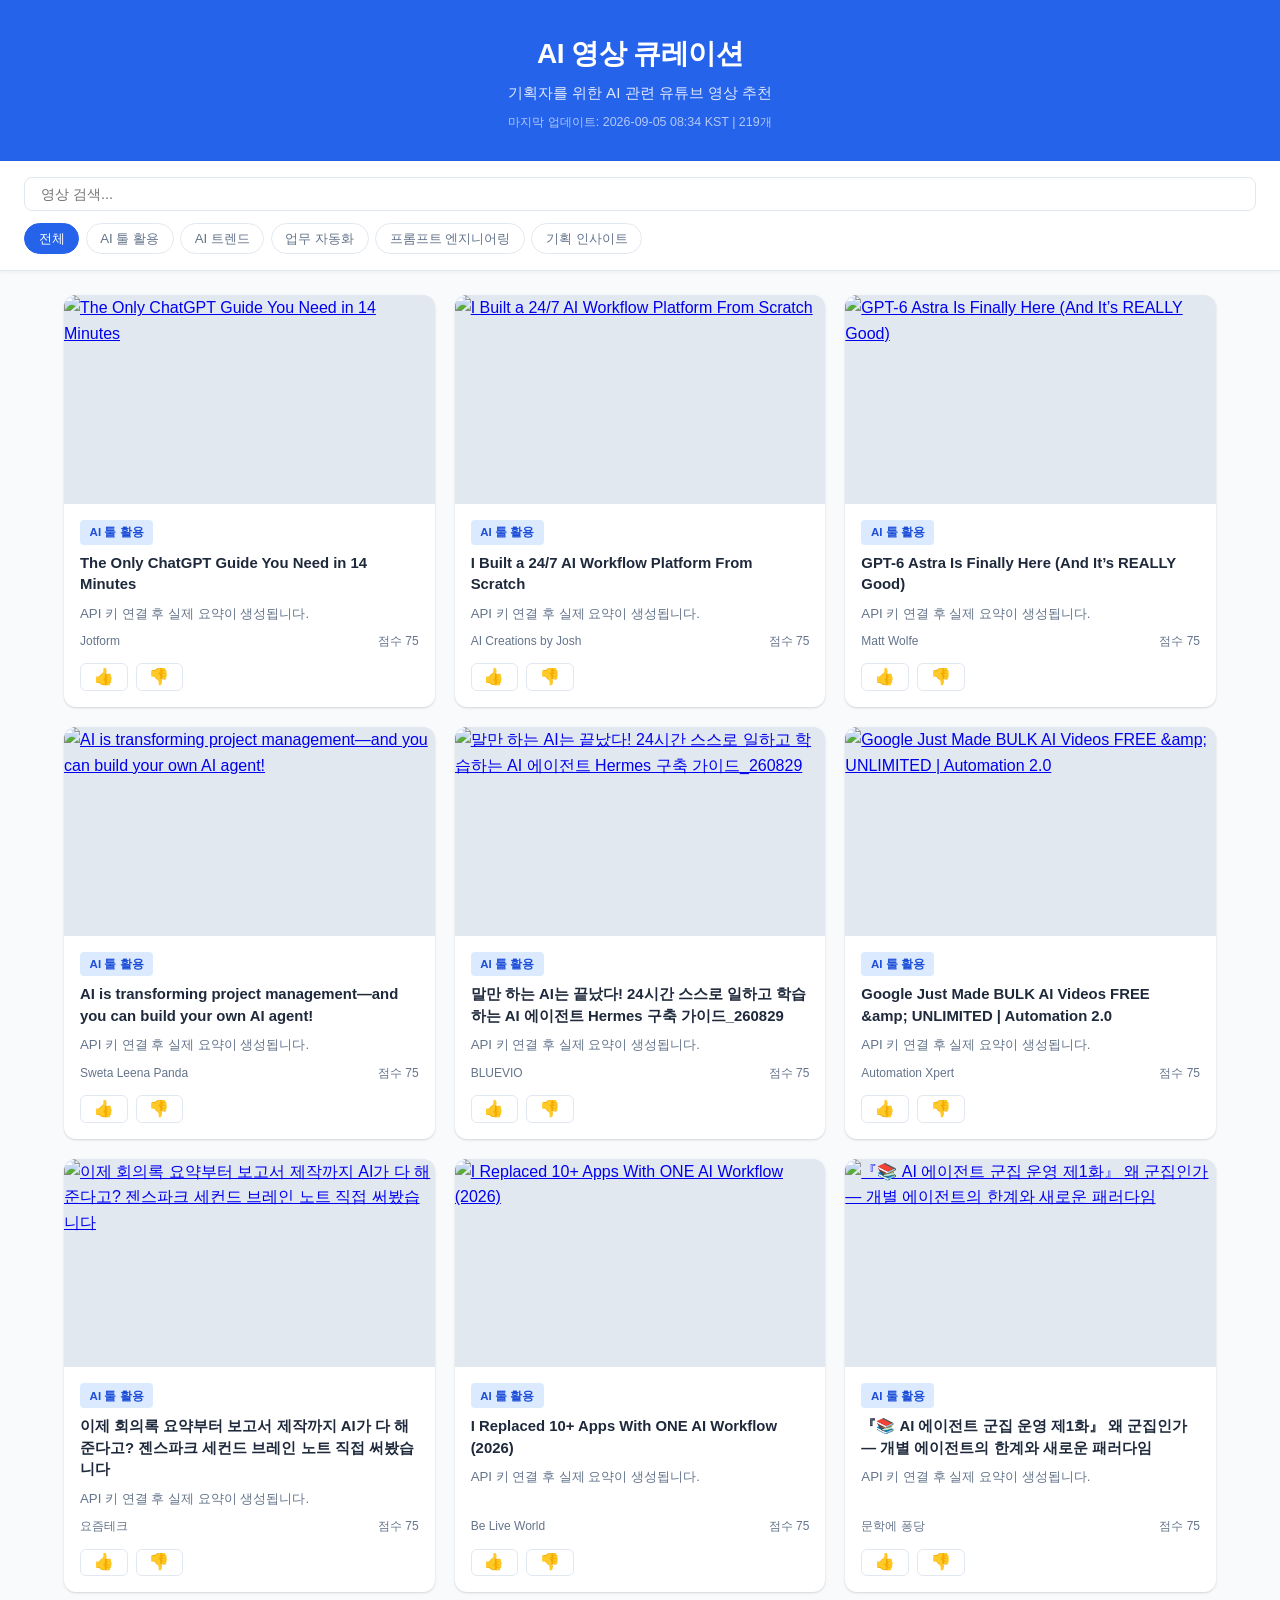
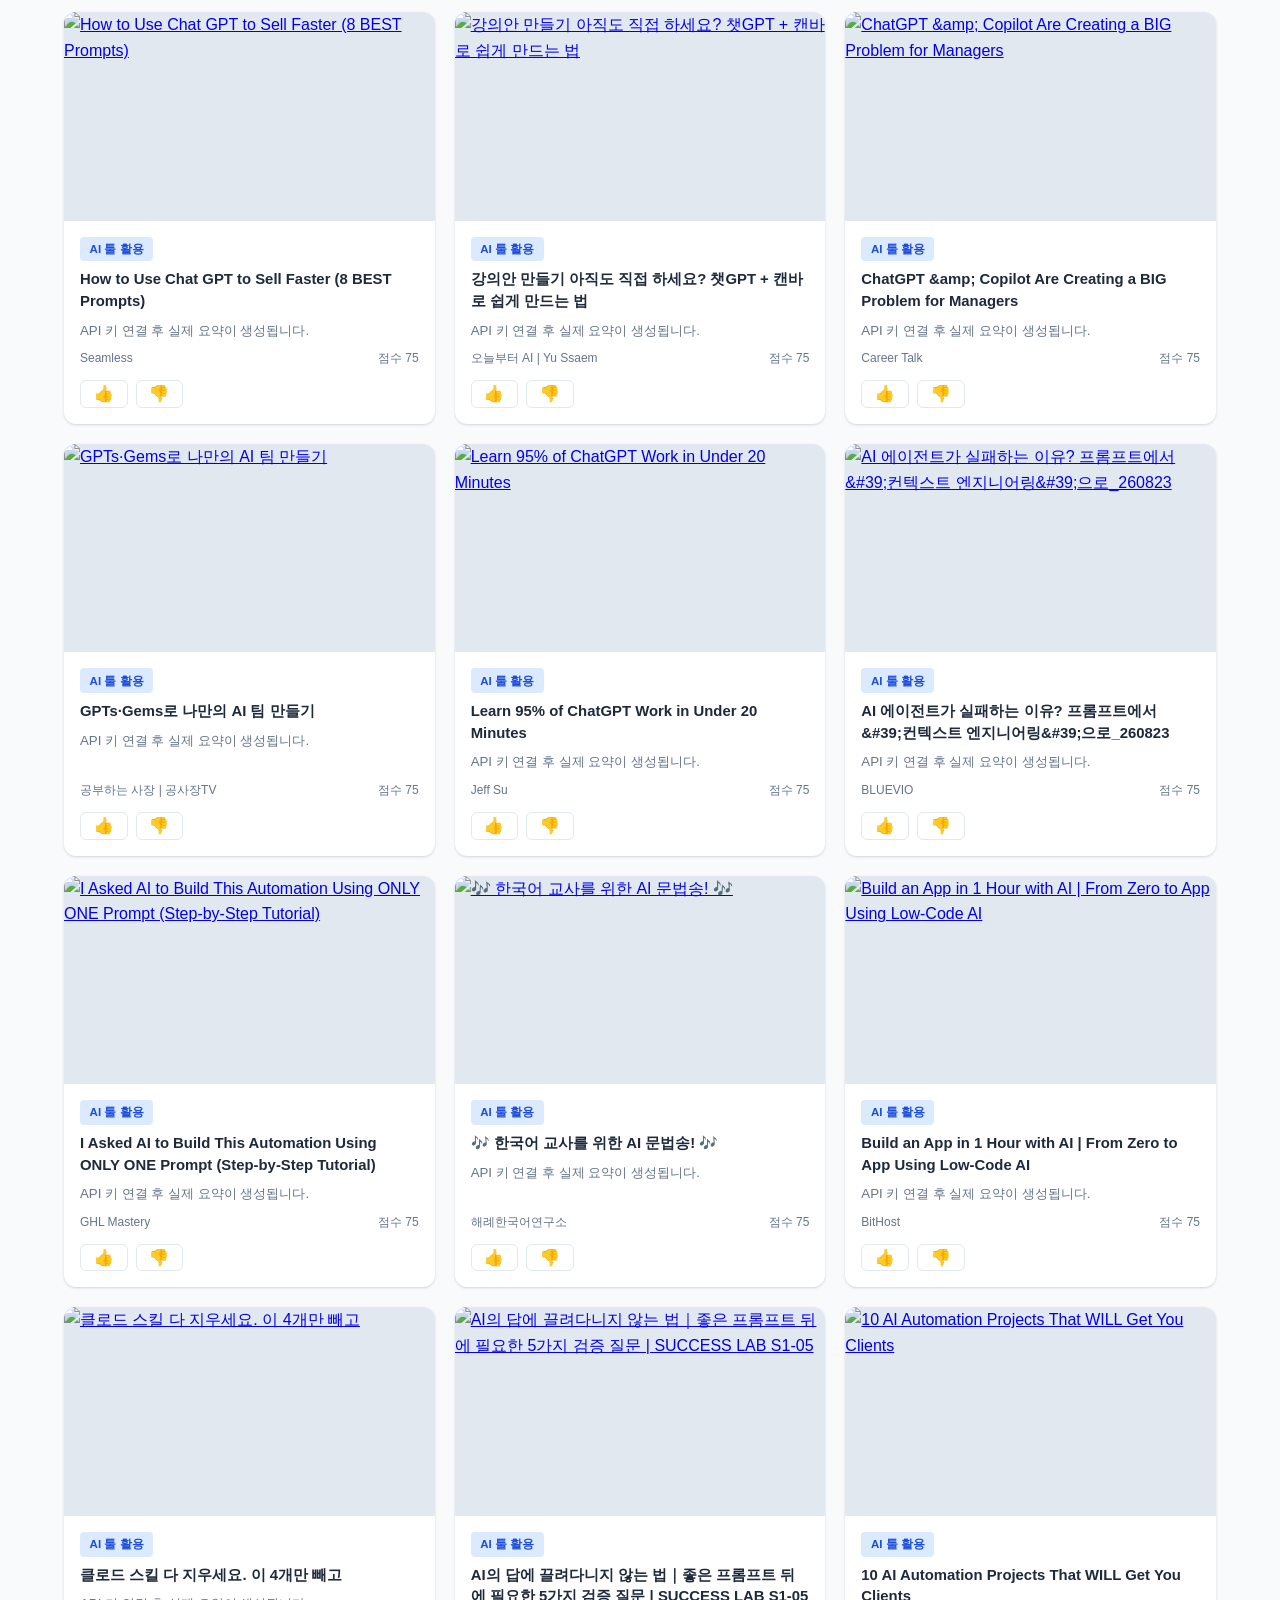
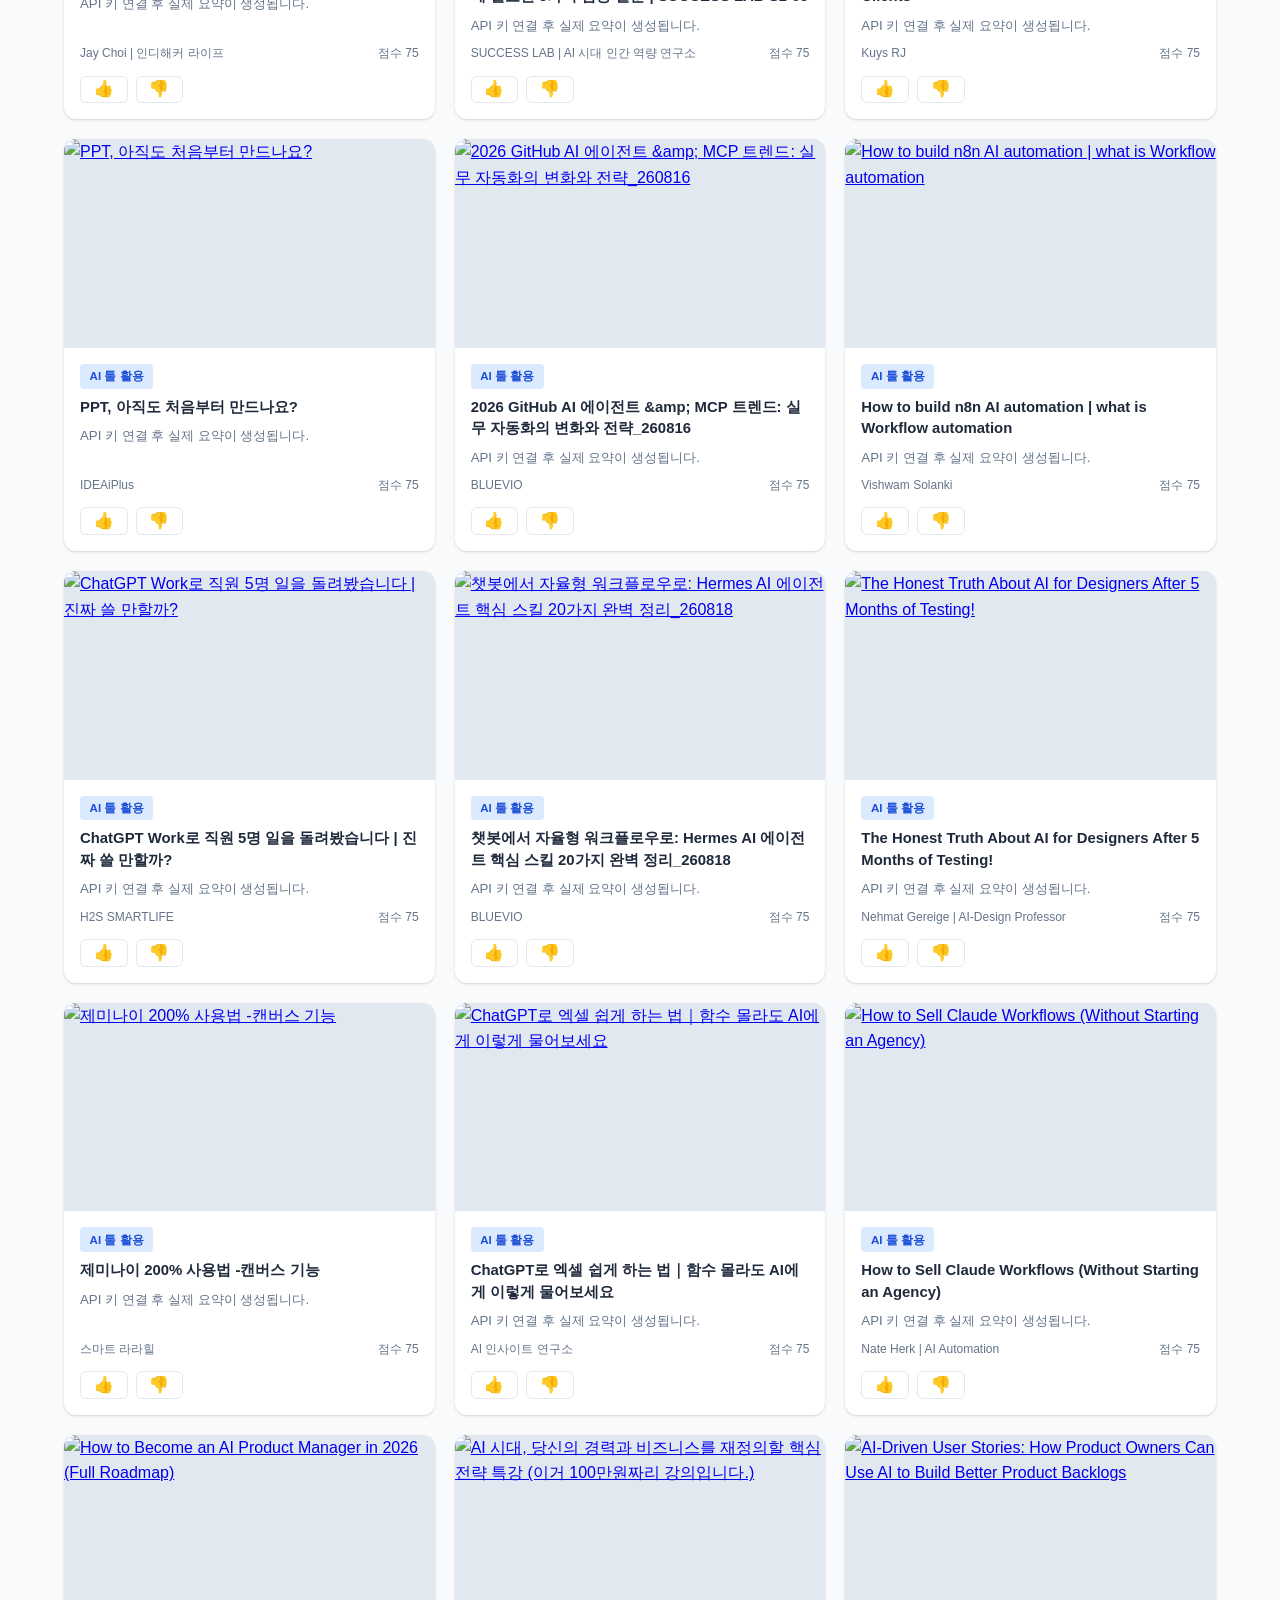
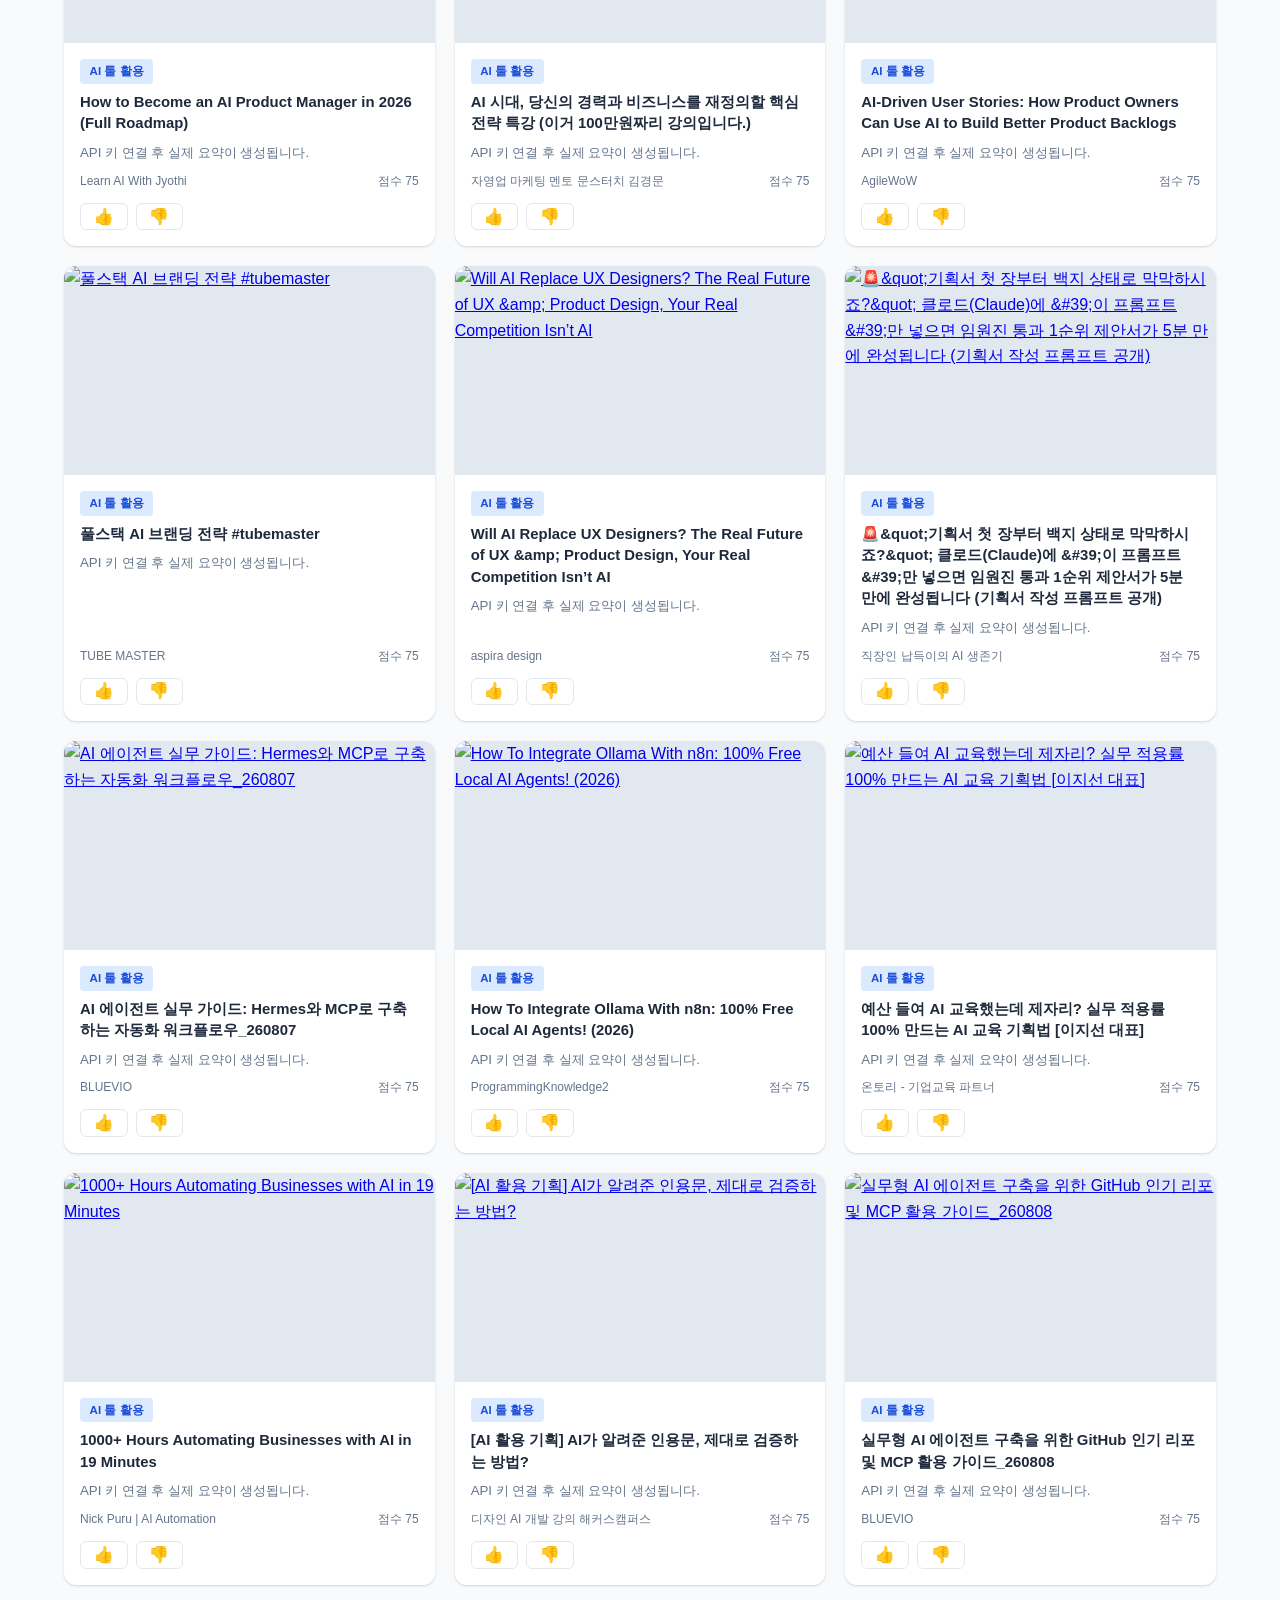
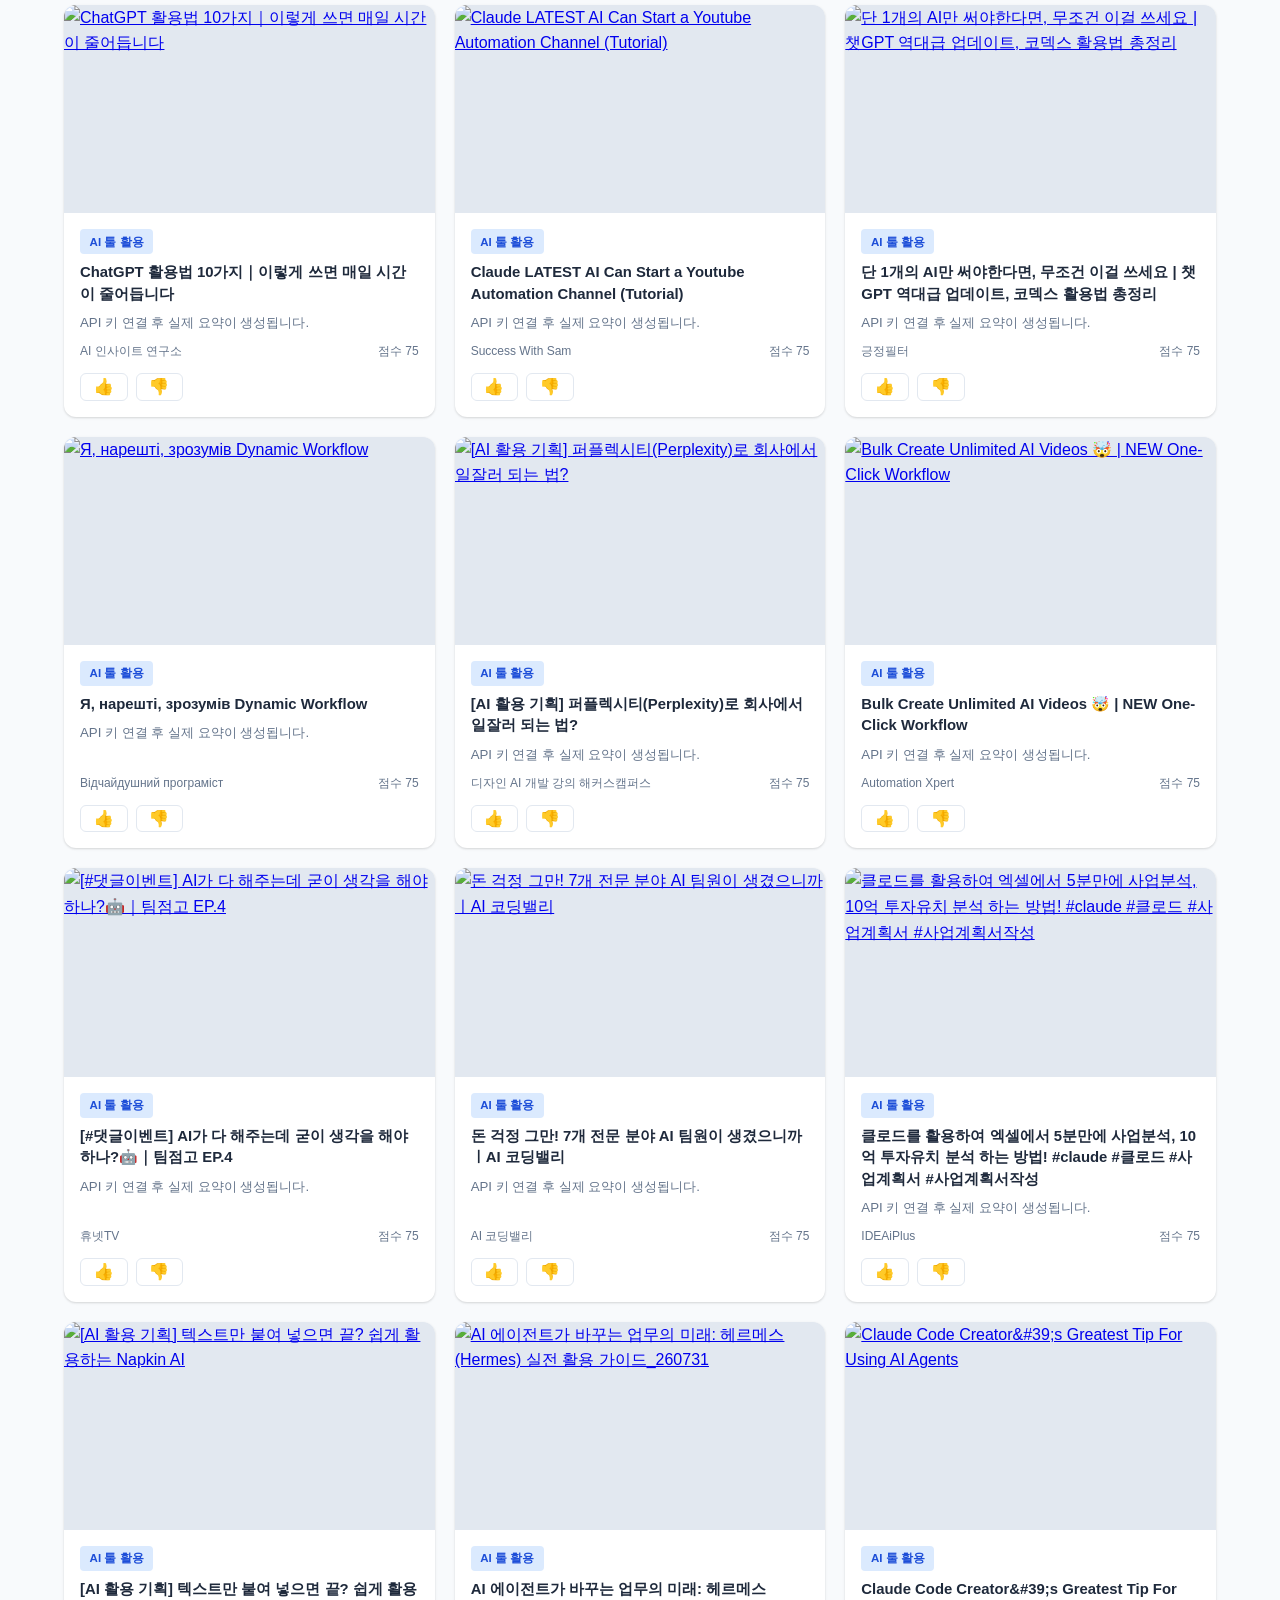
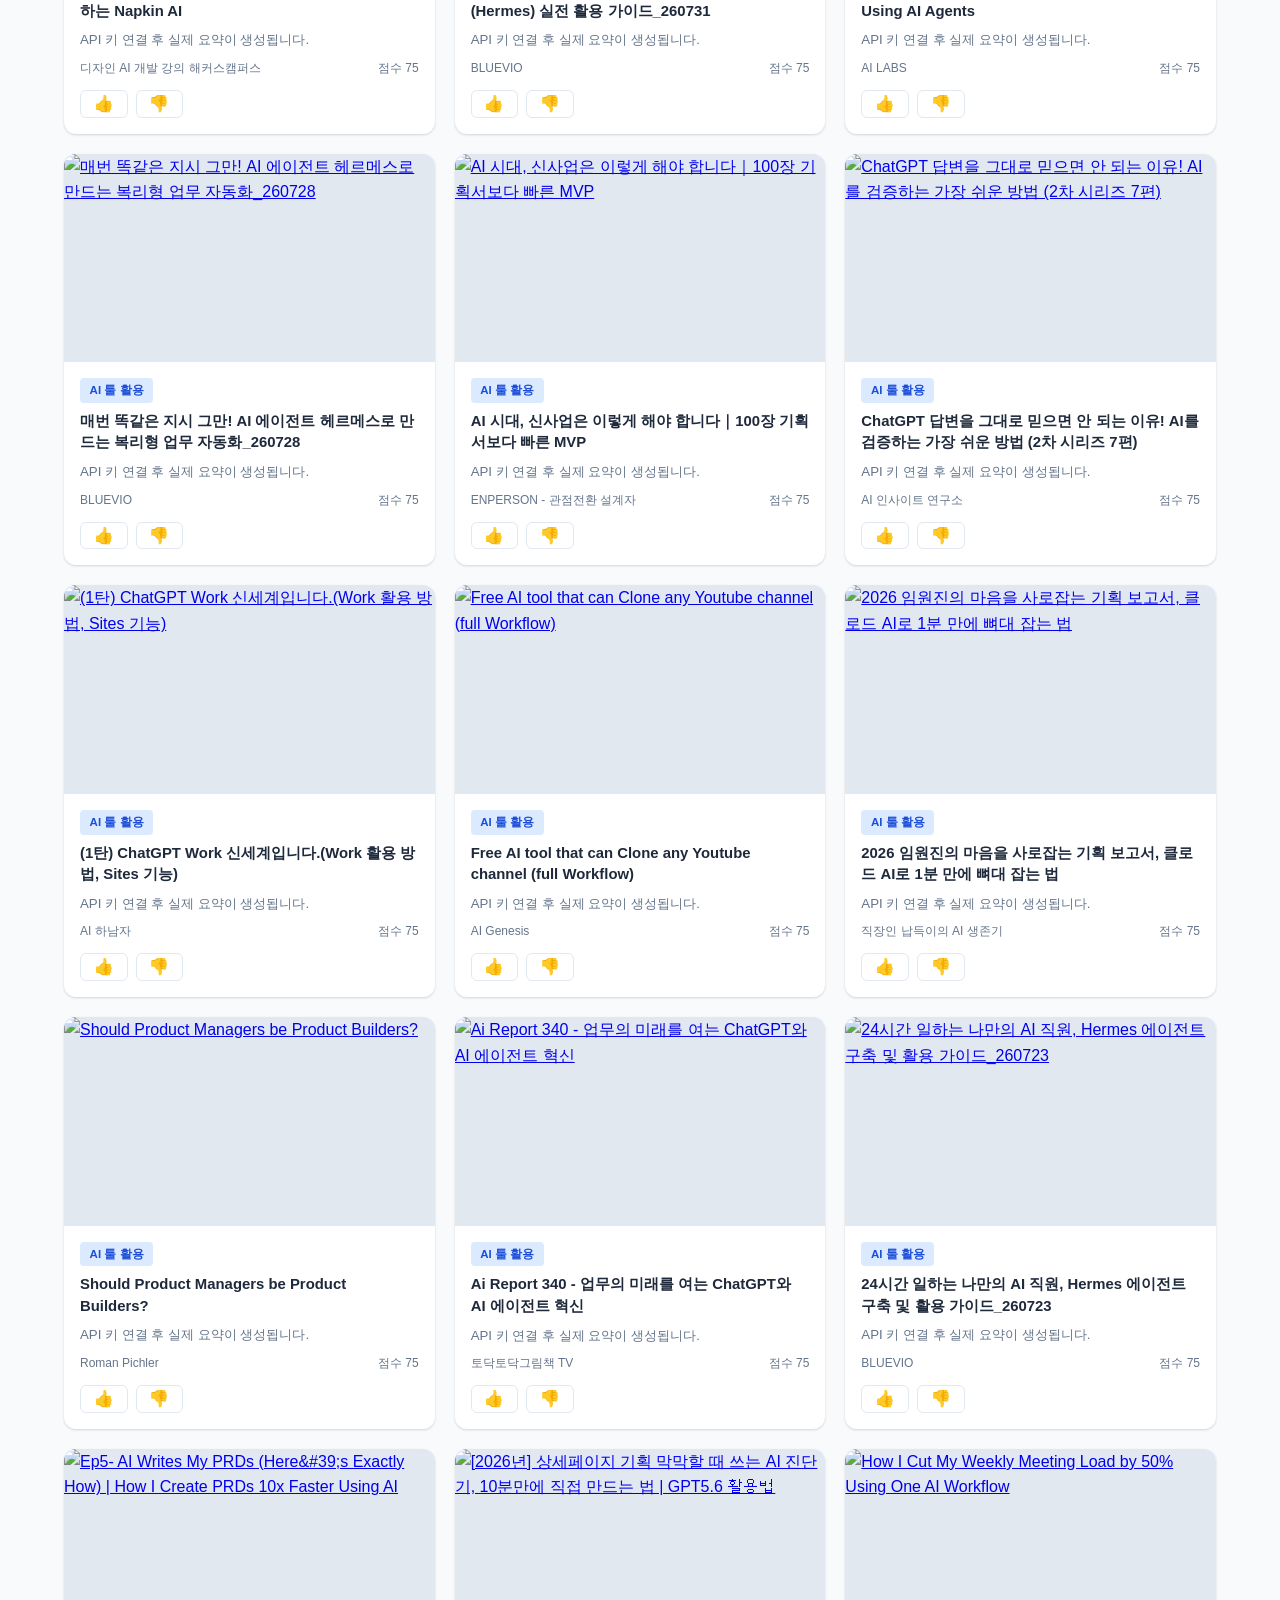
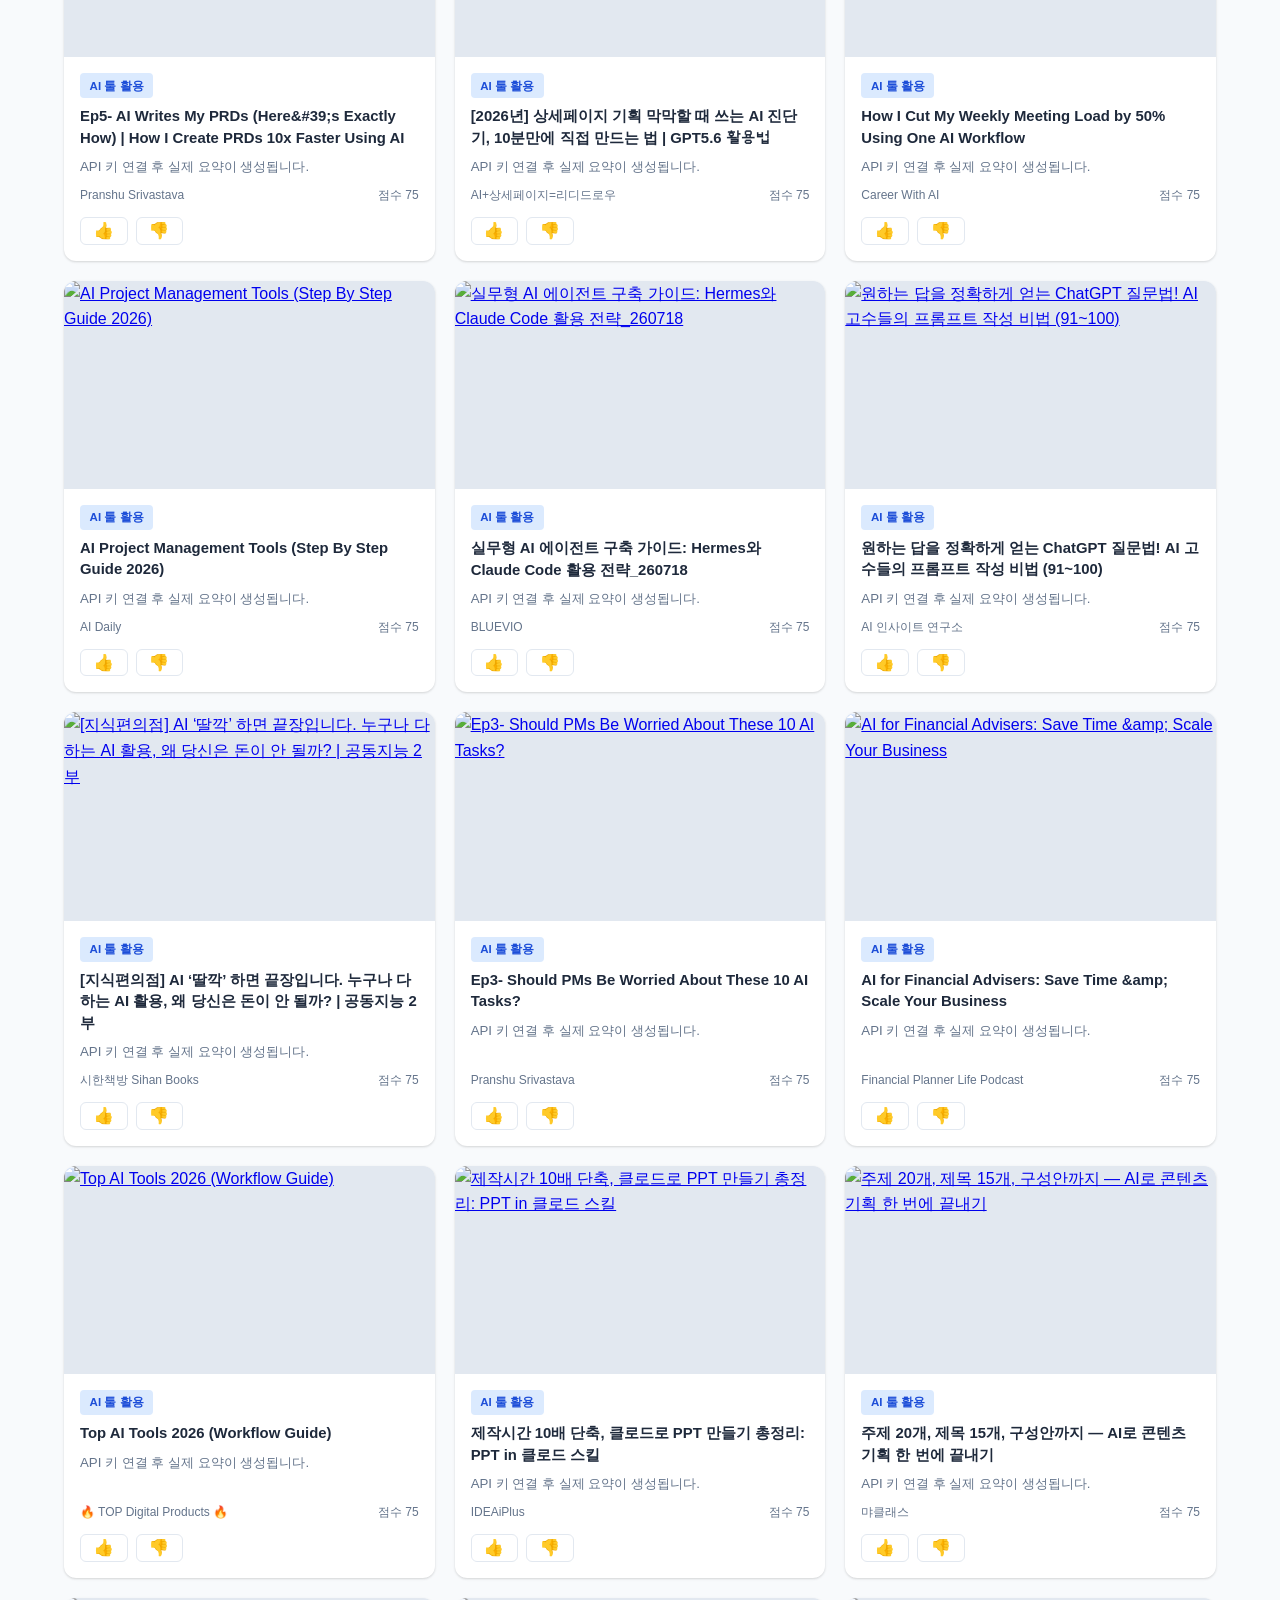
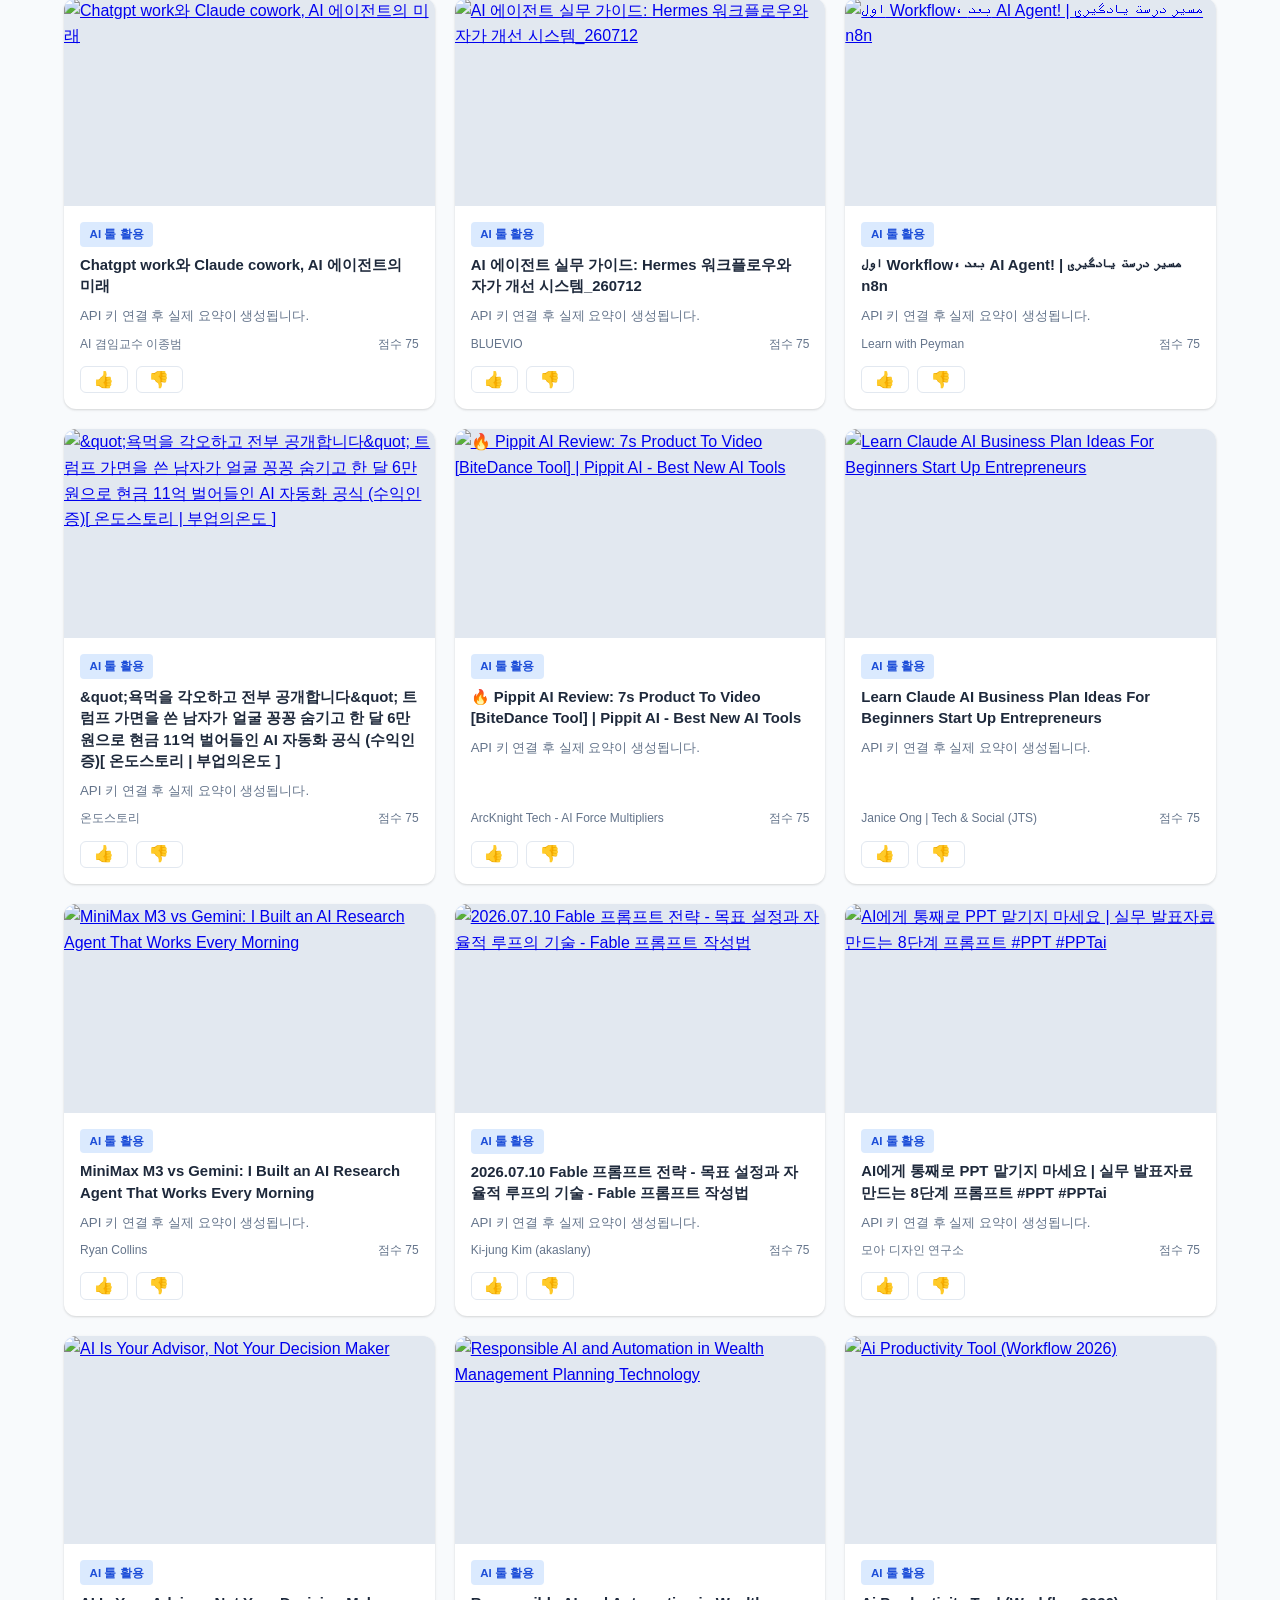
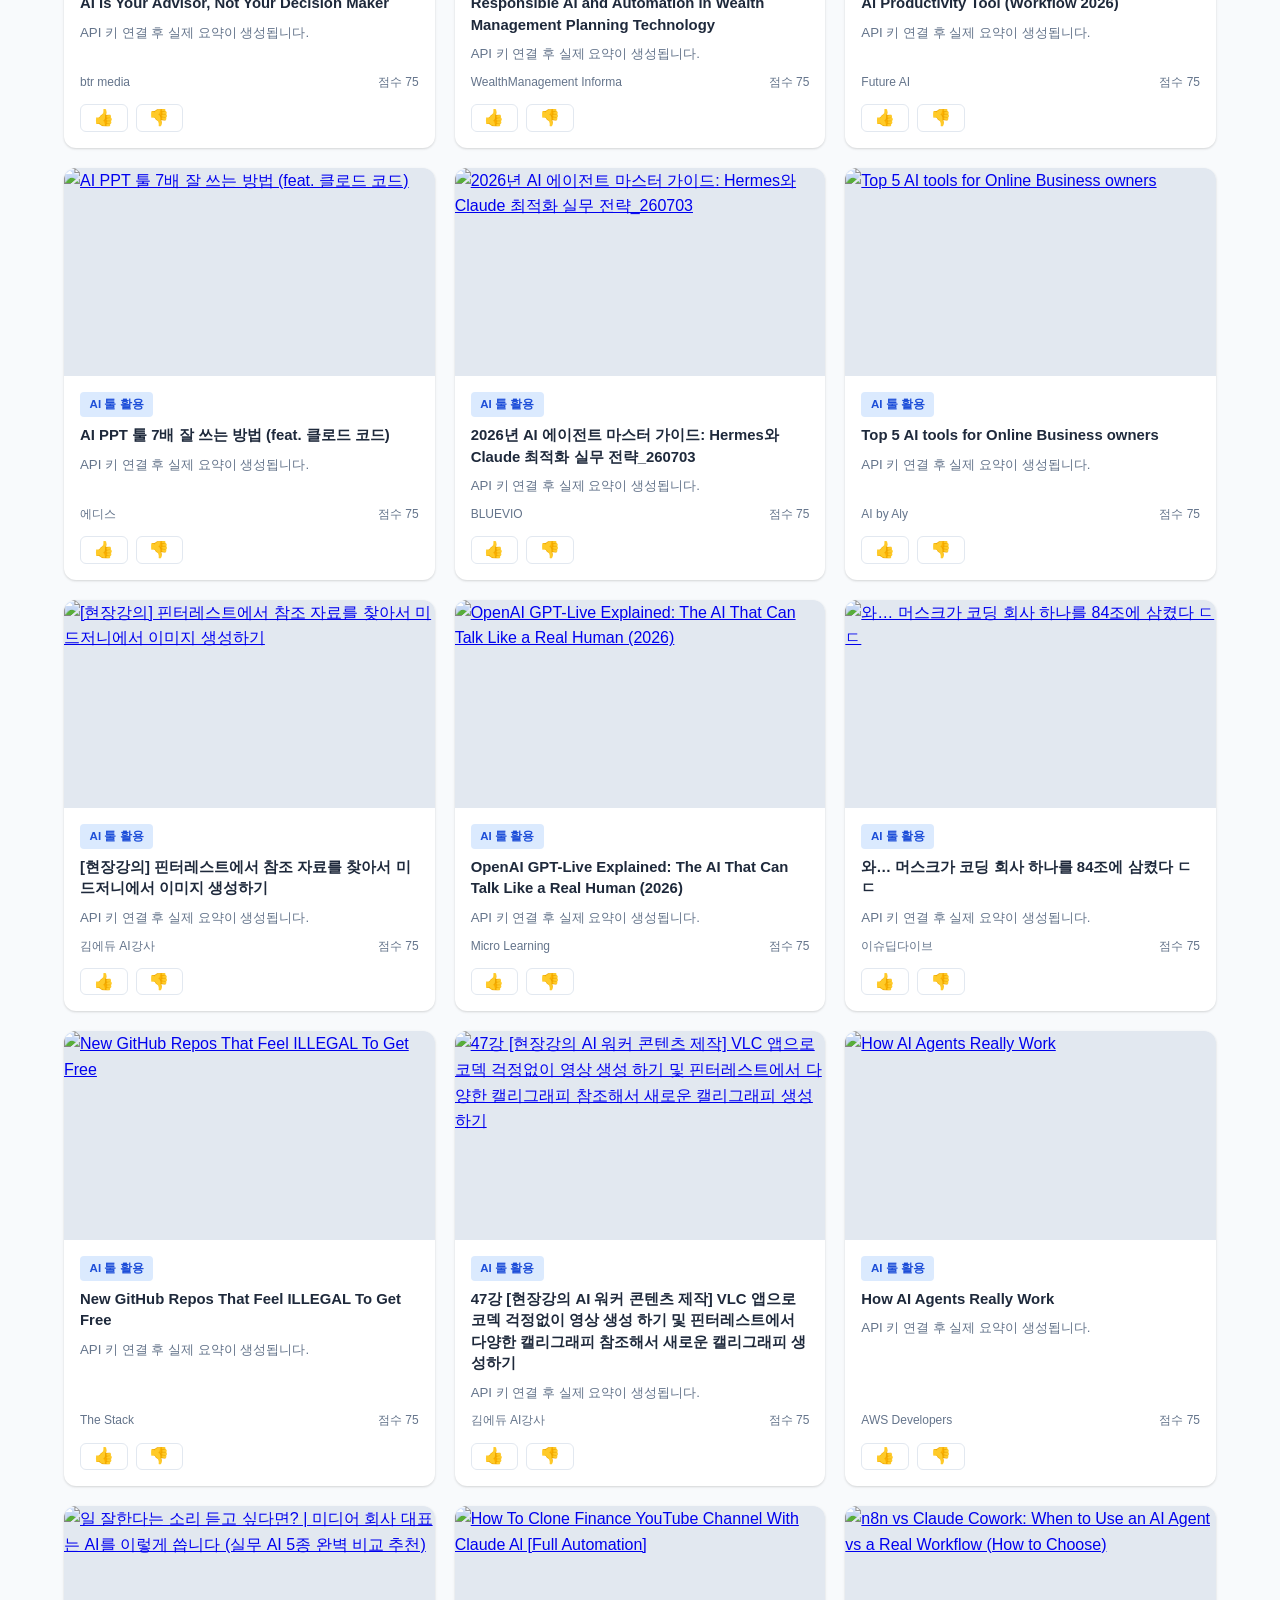
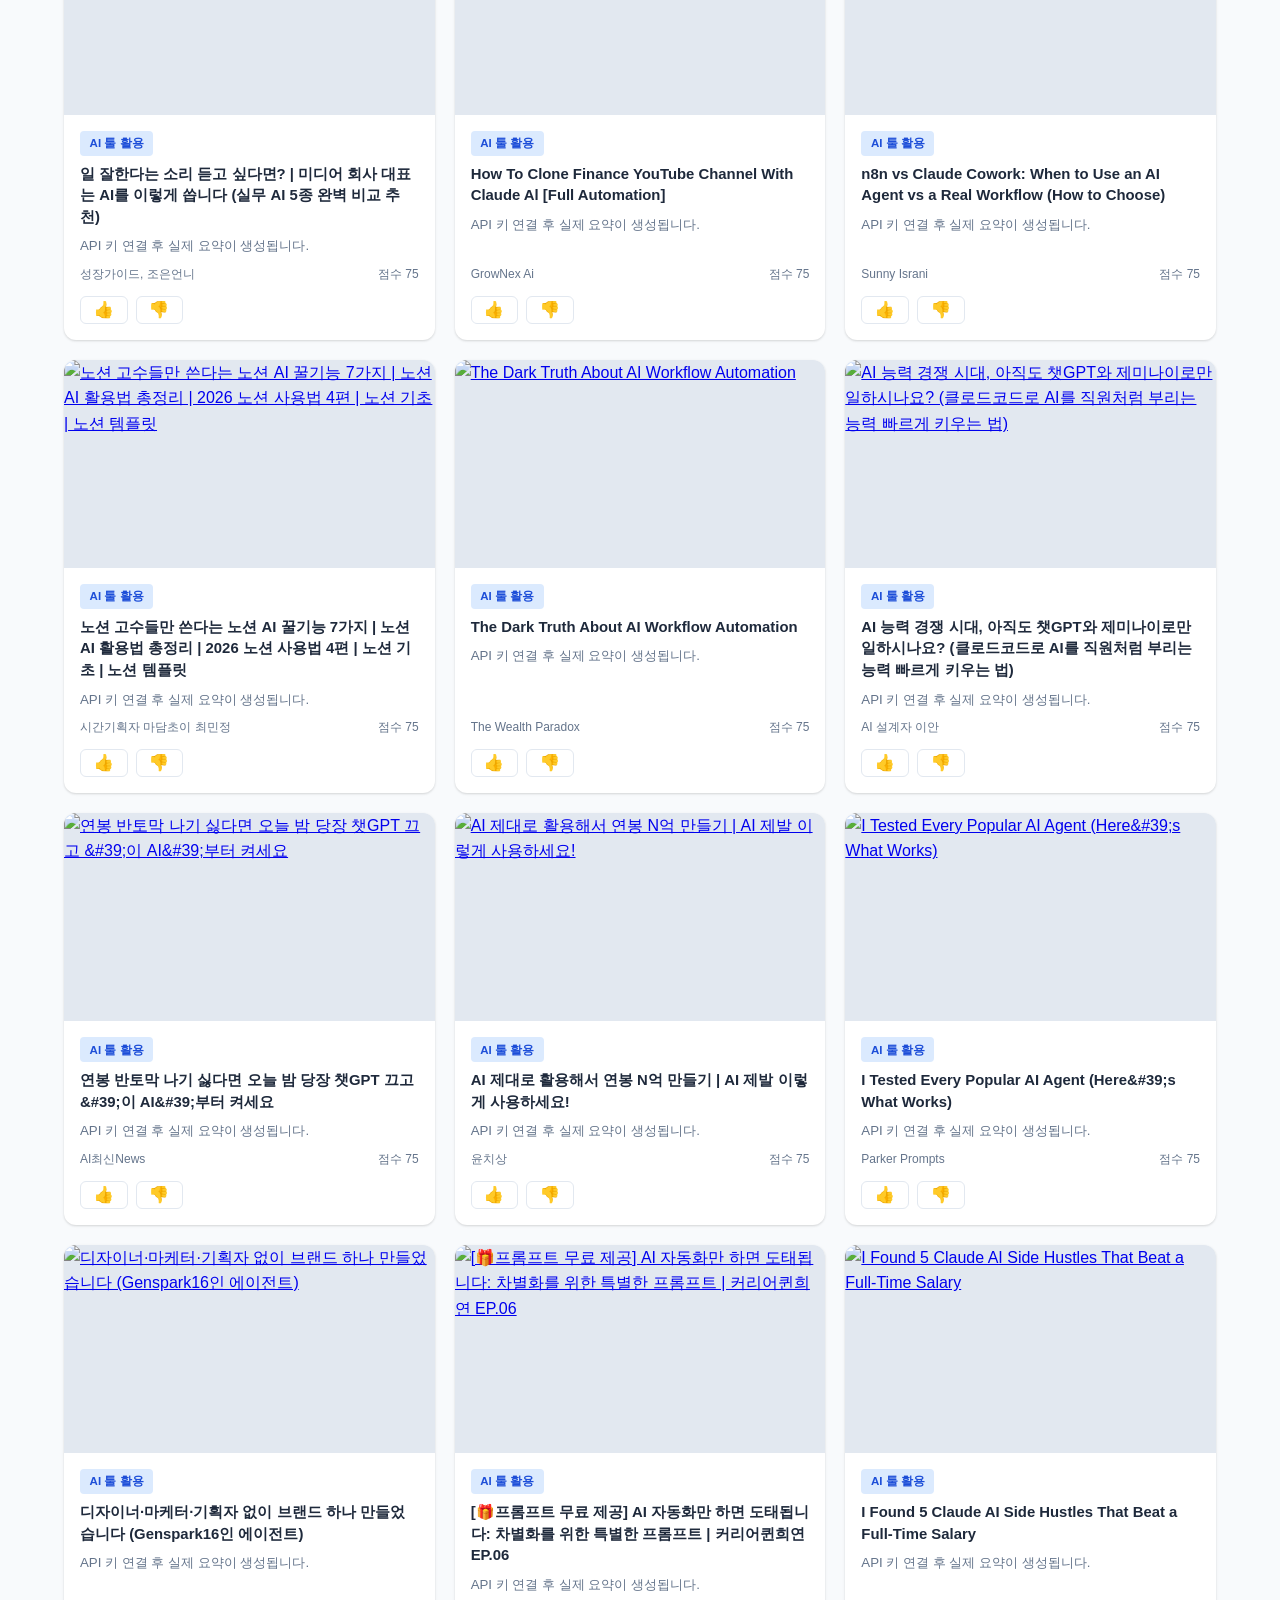
==== commit 40da87da: "Auto deploy: 2026-09-04 23:34 UTC" ====
--- a/categories/AI_툴_활용.html
+++ b/categories/AI_툴_활용.html
@@ -224,7 +224,7 @@
   <header>
     <h1><a href="../index.html" style="color:inherit;text-decoration:none">AI 영상 큐레이션</a></h1>
     <p class="subtitle">기획자를 위한 AI 관련 유튜브 영상 추천</p>
-    <p class="updated">마지막 업데이트: 2026-08-22 07:13 KST | 195개</p>
+    <p class="updated">마지막 업데이트: 2026-09-05 08:34 KST | 219개</p>
   </header>
   <nav class="filter-nav">
     <div class="search-box">
@@ -241,6 +241,438 @@
   </nav>
   <main>
     <div class="video-grid" id="video-grid">
+    <div class="video-card" data-category="AI 툴 활용" data-id="MLglgZsFJO0">
+      <a href="https://youtube.com/watch?v=MLglgZsFJO0" target="_blank" rel="noopener">
+        <img class="thumbnail" src="https://i.ytimg.com/vi/MLglgZsFJO0/mqdefault.jpg" alt="The Only ChatGPT Guide You Need in 14 Minutes" loading="lazy">
+      </a>
+      <div class="card-body">
+        <span class="category-tag">AI 툴 활용</span>
+        <h3><a href="https://youtube.com/watch?v=MLglgZsFJO0" target="_blank" rel="noopener">The Only ChatGPT Guide You Need in 14 Minutes</a></h3>
+        <p class="summary">API 키 연결 후 실제 요약이 생성됩니다.</p>
+        <div class="card-meta">
+          <span class="channel">Jotform</span>
+          <span class="score">점수 75</span>
+        </div>
+        <div class="feedback-buttons">
+          <button class="btn-good" onclick="sendFeedback('MLglgZsFJO0','GOOD')" title="유용해요">👍</button>
+          <button class="btn-bad" onclick="sendFeedback('MLglgZsFJO0','BAD')" title="별로예요">👎</button>
+        </div>
+      </div>
+    </div>
+    <div class="video-card" data-category="AI 툴 활용" data-id="agAFszb4XOU">
+      <a href="https://youtube.com/watch?v=agAFszb4XOU" target="_blank" rel="noopener">
+        <img class="thumbnail" src="https://i.ytimg.com/vi/agAFszb4XOU/mqdefault.jpg" alt="I Built a 24/7 AI Workflow Platform From Scratch" loading="lazy">
+      </a>
+      <div class="card-body">
+        <span class="category-tag">AI 툴 활용</span>
+        <h3><a href="https://youtube.com/watch?v=agAFszb4XOU" target="_blank" rel="noopener">I Built a 24/7 AI Workflow Platform From Scratch</a></h3>
+        <p class="summary">API 키 연결 후 실제 요약이 생성됩니다.</p>
+        <div class="card-meta">
+          <span class="channel">AI Creations by Josh</span>
+          <span class="score">점수 75</span>
+        </div>
+        <div class="feedback-buttons">
+          <button class="btn-good" onclick="sendFeedback('agAFszb4XOU','GOOD')" title="유용해요">👍</button>
+          <button class="btn-bad" onclick="sendFeedback('agAFszb4XOU','BAD')" title="별로예요">👎</button>
+        </div>
+      </div>
+    </div>
+    <div class="video-card" data-category="AI 툴 활용" data-id="GGzT7zVrRTU">
+      <a href="https://youtube.com/watch?v=GGzT7zVrRTU" target="_blank" rel="noopener">
+        <img class="thumbnail" src="https://i.ytimg.com/vi/GGzT7zVrRTU/mqdefault.jpg" alt="GPT-6 Astra Is Finally Here (And It’s REALLY Good)" loading="lazy">
+      </a>
+      <div class="card-body">
+        <span class="category-tag">AI 툴 활용</span>
+        <h3><a href="https://youtube.com/watch?v=GGzT7zVrRTU" target="_blank" rel="noopener">GPT-6 Astra Is Finally Here (And It’s REALLY Good)</a></h3>
+        <p class="summary">API 키 연결 후 실제 요약이 생성됩니다.</p>
+        <div class="card-meta">
+          <span class="channel">Matt Wolfe</span>
+          <span class="score">점수 75</span>
+        </div>
+        <div class="feedback-buttons">
+          <button class="btn-good" onclick="sendFeedback('GGzT7zVrRTU','GOOD')" title="유용해요">👍</button>
+          <button class="btn-bad" onclick="sendFeedback('GGzT7zVrRTU','BAD')" title="별로예요">👎</button>
+        </div>
+      </div>
+    </div>
+    <div class="video-card" data-category="AI 툴 활용" data-id="nRqWJiECxzg">
+      <a href="https://youtube.com/watch?v=nRqWJiECxzg" target="_blank" rel="noopener">
+        <img class="thumbnail" src="https://i.ytimg.com/vi/nRqWJiECxzg/mqdefault.jpg" alt="AI is transforming project management—and you can build your own AI agent!" loading="lazy">
+      </a>
+      <div class="card-body">
+        <span class="category-tag">AI 툴 활용</span>
+        <h3><a href="https://youtube.com/watch?v=nRqWJiECxzg" target="_blank" rel="noopener">AI is transforming project management—and you can build your own AI agent!</a></h3>
+        <p class="summary">API 키 연결 후 실제 요약이 생성됩니다.</p>
+        <div class="card-meta">
+          <span class="channel">Sweta Leena Panda</span>
+          <span class="score">점수 75</span>
+        </div>
+        <div class="feedback-buttons">
+          <button class="btn-good" onclick="sendFeedback('nRqWJiECxzg','GOOD')" title="유용해요">👍</button>
+          <button class="btn-bad" onclick="sendFeedback('nRqWJiECxzg','BAD')" title="별로예요">👎</button>
+        </div>
+      </div>
+    </div>
+    <div class="video-card" data-category="AI 툴 활용" data-id="XcpIvPyjMa0">
+      <a href="https://youtube.com/watch?v=XcpIvPyjMa0" target="_blank" rel="noopener">
+        <img class="thumbnail" src="https://i.ytimg.com/vi/XcpIvPyjMa0/mqdefault.jpg" alt="말만 하는 AI는 끝났다! 24시간 스스로 일하고 학습하는 AI 에이전트 Hermes 구축 가이드_260829" loading="lazy">
+      </a>
+      <div class="card-body">
+        <span class="category-tag">AI 툴 활용</span>
+        <h3><a href="https://youtube.com/watch?v=XcpIvPyjMa0" target="_blank" rel="noopener">말만 하는 AI는 끝났다! 24시간 스스로 일하고 학습하는 AI 에이전트 Hermes 구축 가이드_260829</a></h3>
+        <p class="summary">API 키 연결 후 실제 요약이 생성됩니다.</p>
+        <div class="card-meta">
+          <span class="channel">BLUEVIO</span>
+          <span class="score">점수 75</span>
+        </div>
+        <div class="feedback-buttons">
+          <button class="btn-good" onclick="sendFeedback('XcpIvPyjMa0','GOOD')" title="유용해요">👍</button>
+          <button class="btn-bad" onclick="sendFeedback('XcpIvPyjMa0','BAD')" title="별로예요">👎</button>
+        </div>
+      </div>
+    </div>
+    <div class="video-card" data-category="AI 툴 활용" data-id="VzrTowgjgGw">
+      <a href="https://youtube.com/watch?v=VzrTowgjgGw" target="_blank" rel="noopener">
+        <img class="thumbnail" src="https://i.ytimg.com/vi/VzrTowgjgGw/mqdefault.jpg" alt="Google Just Made BULK AI Videos FREE &amp;amp; UNLIMITED | Automation 2.0" loading="lazy">
+      </a>
+      <div class="card-body">
+        <span class="category-tag">AI 툴 활용</span>
+        <h3><a href="https://youtube.com/watch?v=VzrTowgjgGw" target="_blank" rel="noopener">Google Just Made BULK AI Videos FREE &amp;amp; UNLIMITED | Automation 2.0</a></h3>
+        <p class="summary">API 키 연결 후 실제 요약이 생성됩니다.</p>
+        <div class="card-meta">
+          <span class="channel">Automation Xpert</span>
+          <span class="score">점수 75</span>
+        </div>
+        <div class="feedback-buttons">
+          <button class="btn-good" onclick="sendFeedback('VzrTowgjgGw','GOOD')" title="유용해요">👍</button>
+          <button class="btn-bad" onclick="sendFeedback('VzrTowgjgGw','BAD')" title="별로예요">👎</button>
+        </div>
+      </div>
+    </div>
+    <div class="video-card" data-category="AI 툴 활용" data-id="h0V-58RMvsA">
+      <a href="https://youtube.com/watch?v=h0V-58RMvsA" target="_blank" rel="noopener">
+        <img class="thumbnail" src="https://i.ytimg.com/vi/h0V-58RMvsA/mqdefault.jpg" alt="이제 회의록 요약부터 보고서 제작까지 AI가 다 해준다고? 젠스파크 세컨드 브레인 노트 직접 써봤습니다" loading="lazy">
+      </a>
+      <div class="card-body">
+        <span class="category-tag">AI 툴 활용</span>
+        <h3><a href="https://youtube.com/watch?v=h0V-58RMvsA" target="_blank" rel="noopener">이제 회의록 요약부터 보고서 제작까지 AI가 다 해준다고? 젠스파크 세컨드 브레인 노트 직접 써봤습니다</a></h3>
+        <p class="summary">API 키 연결 후 실제 요약이 생성됩니다.</p>
+        <div class="card-meta">
+          <span class="channel">요즘테크</span>
+          <span class="score">점수 75</span>
+        </div>
+        <div class="feedback-buttons">
+          <button class="btn-good" onclick="sendFeedback('h0V-58RMvsA','GOOD')" title="유용해요">👍</button>
+          <button class="btn-bad" onclick="sendFeedback('h0V-58RMvsA','BAD')" title="별로예요">👎</button>
+        </div>
+      </div>
+    </div>
+    <div class="video-card" data-category="AI 툴 활용" data-id="lMJSCkMarKk">
+      <a href="https://youtube.com/watch?v=lMJSCkMarKk" target="_blank" rel="noopener">
+        <img class="thumbnail" src="https://i.ytimg.com/vi/lMJSCkMarKk/mqdefault.jpg" alt="I Replaced 10+ Apps With ONE AI Workflow (2026)" loading="lazy">
+      </a>
+      <div class="card-body">
+        <span class="category-tag">AI 툴 활용</span>
+        <h3><a href="https://youtube.com/watch?v=lMJSCkMarKk" target="_blank" rel="noopener">I Replaced 10+ Apps With ONE AI Workflow (2026)</a></h3>
+        <p class="summary">API 키 연결 후 실제 요약이 생성됩니다.</p>
+        <div class="card-meta">
+          <span class="channel">Be Live World</span>
+          <span class="score">점수 75</span>
+        </div>
+        <div class="feedback-buttons">
+          <button class="btn-good" onclick="sendFeedback('lMJSCkMarKk','GOOD')" title="유용해요">👍</button>
+          <button class="btn-bad" onclick="sendFeedback('lMJSCkMarKk','BAD')" title="별로예요">👎</button>
+        </div>
+      </div>
+    </div>
+    <div class="video-card" data-category="AI 툴 활용" data-id="OseEDZJrkQw">
+      <a href="https://youtube.com/watch?v=OseEDZJrkQw" target="_blank" rel="noopener">
+        <img class="thumbnail" src="https://i.ytimg.com/vi/OseEDZJrkQw/mqdefault.jpg" alt="『📚 AI 에이전트 군집 운영 제1화』 왜 군집인가 — 개별 에이전트의 한계와 새로운 패러다임" loading="lazy">
+      </a>
+      <div class="card-body">
+        <span class="category-tag">AI 툴 활용</span>
+        <h3><a href="https://youtube.com/watch?v=OseEDZJrkQw" target="_blank" rel="noopener">『📚 AI 에이전트 군집 운영 제1화』 왜 군집인가 — 개별 에이전트의 한계와 새로운 패러다임</a></h3>
+        <p class="summary">API 키 연결 후 실제 요약이 생성됩니다.</p>
+        <div class="card-meta">
+          <span class="channel">문학에 퐁당</span>
+          <span class="score">점수 75</span>
+        </div>
+        <div class="feedback-buttons">
+          <button class="btn-good" onclick="sendFeedback('OseEDZJrkQw','GOOD')" title="유용해요">👍</button>
+          <button class="btn-bad" onclick="sendFeedback('OseEDZJrkQw','BAD')" title="별로예요">👎</button>
+        </div>
+      </div>
+    </div>
+    <div class="video-card" data-category="AI 툴 활용" data-id="JAv8dPxTLbw">
+      <a href="https://youtube.com/watch?v=JAv8dPxTLbw" target="_blank" rel="noopener">
+        <img class="thumbnail" src="https://i.ytimg.com/vi/JAv8dPxTLbw/mqdefault.jpg" alt="How to Use Chat GPT to Sell Faster (8 BEST Prompts)" loading="lazy">
+      </a>
+      <div class="card-body">
+        <span class="category-tag">AI 툴 활용</span>
+        <h3><a href="https://youtube.com/watch?v=JAv8dPxTLbw" target="_blank" rel="noopener">How to Use Chat GPT to Sell Faster (8 BEST Prompts)</a></h3>
+        <p class="summary">API 키 연결 후 실제 요약이 생성됩니다.</p>
+        <div class="card-meta">
+          <span class="channel">Seamless</span>
+          <span class="score">점수 75</span>
+        </div>
+        <div class="feedback-buttons">
+          <button class="btn-good" onclick="sendFeedback('JAv8dPxTLbw','GOOD')" title="유용해요">👍</button>
+          <button class="btn-bad" onclick="sendFeedback('JAv8dPxTLbw','BAD')" title="별로예요">👎</button>
+        </div>
+      </div>
+    </div>
+    <div class="video-card" data-category="AI 툴 활용" data-id="EJtJb2gXZKE">
+      <a href="https://youtube.com/watch?v=EJtJb2gXZKE" target="_blank" rel="noopener">
+        <img class="thumbnail" src="https://i.ytimg.com/vi/EJtJb2gXZKE/mqdefault.jpg" alt="강의안 만들기 아직도 직접 하세요? 챗GPT + 캔바로 쉽게 만드는 법" loading="lazy">
+      </a>
+      <div class="card-body">
+        <span class="category-tag">AI 툴 활용</span>
+        <h3><a href="https://youtube.com/watch?v=EJtJb2gXZKE" target="_blank" rel="noopener">강의안 만들기 아직도 직접 하세요? 챗GPT + 캔바로 쉽게 만드는 법</a></h3>
+        <p class="summary">API 키 연결 후 실제 요약이 생성됩니다.</p>
+        <div class="card-meta">
+          <span class="channel">오늘부터 AI | Yu Ssaem</span>
+          <span class="score">점수 75</span>
+        </div>
+        <div class="feedback-buttons">
+          <button class="btn-good" onclick="sendFeedback('EJtJb2gXZKE','GOOD')" title="유용해요">👍</button>
+          <button class="btn-bad" onclick="sendFeedback('EJtJb2gXZKE','BAD')" title="별로예요">👎</button>
+        </div>
+      </div>
+    </div>
+    <div class="video-card" data-category="AI 툴 활용" data-id="woKxuEwd4S4">
+      <a href="https://youtube.com/watch?v=woKxuEwd4S4" target="_blank" rel="noopener">
+        <img class="thumbnail" src="https://i.ytimg.com/vi/woKxuEwd4S4/mqdefault.jpg" alt="ChatGPT &amp;amp; Copilot Are Creating a BIG Problem for Managers" loading="lazy">
+      </a>
+      <div class="card-body">
+        <span class="category-tag">AI 툴 활용</span>
+        <h3><a href="https://youtube.com/watch?v=woKxuEwd4S4" target="_blank" rel="noopener">ChatGPT &amp;amp; Copilot Are Creating a BIG Problem for Managers</a></h3>
+        <p class="summary">API 키 연결 후 실제 요약이 생성됩니다.</p>
+        <div class="card-meta">
+          <span class="channel">Career Talk</span>
+          <span class="score">점수 75</span>
+        </div>
+        <div class="feedback-buttons">
+          <button class="btn-good" onclick="sendFeedback('woKxuEwd4S4','GOOD')" title="유용해요">👍</button>
+          <button class="btn-bad" onclick="sendFeedback('woKxuEwd4S4','BAD')" title="별로예요">👎</button>
+        </div>
+      </div>
+    </div>
+    <div class="video-card" data-category="AI 툴 활용" data-id="h8jy19JExqA">
+      <a href="https://youtube.com/watch?v=h8jy19JExqA" target="_blank" rel="noopener">
+        <img class="thumbnail" src="https://i.ytimg.com/vi/h8jy19JExqA/mqdefault.jpg" alt="GPTs·Gems로 나만의 AI 팀 만들기" loading="lazy">
+      </a>
+      <div class="card-body">
+        <span class="category-tag">AI 툴 활용</span>
+        <h3><a href="https://youtube.com/watch?v=h8jy19JExqA" target="_blank" rel="noopener">GPTs·Gems로 나만의 AI 팀 만들기</a></h3>
+        <p class="summary">API 키 연결 후 실제 요약이 생성됩니다.</p>
+        <div class="card-meta">
+          <span class="channel">공부하는 사장 | 공사장TV</span>
+          <span class="score">점수 75</span>
+        </div>
+        <div class="feedback-buttons">
+          <button class="btn-good" onclick="sendFeedback('h8jy19JExqA','GOOD')" title="유용해요">👍</button>
+          <button class="btn-bad" onclick="sendFeedback('h8jy19JExqA','BAD')" title="별로예요">👎</button>
+        </div>
+      </div>
+    </div>
+    <div class="video-card" data-category="AI 툴 활용" data-id="KmcTu2EigTs">
+      <a href="https://youtube.com/watch?v=KmcTu2EigTs" target="_blank" rel="noopener">
+        <img class="thumbnail" src="https://i.ytimg.com/vi/KmcTu2EigTs/mqdefault.jpg" alt="Learn 95% of ChatGPT Work in Under 20 Minutes" loading="lazy">
+      </a>
+      <div class="card-body">
+        <span class="category-tag">AI 툴 활용</span>
+        <h3><a href="https://youtube.com/watch?v=KmcTu2EigTs" target="_blank" rel="noopener">Learn 95% of ChatGPT Work in Under 20 Minutes</a></h3>
+        <p class="summary">API 키 연결 후 실제 요약이 생성됩니다.</p>
+        <div class="card-meta">
+          <span class="channel">Jeff Su</span>
+          <span class="score">점수 75</span>
+        </div>
+        <div class="feedback-buttons">
+          <button class="btn-good" onclick="sendFeedback('KmcTu2EigTs','GOOD')" title="유용해요">👍</button>
+          <button class="btn-bad" onclick="sendFeedback('KmcTu2EigTs','BAD')" title="별로예요">👎</button>
+        </div>
+      </div>
+    </div>
+    <div class="video-card" data-category="AI 툴 활용" data-id="Y5apdLXch9E">
+      <a href="https://youtube.com/watch?v=Y5apdLXch9E" target="_blank" rel="noopener">
+        <img class="thumbnail" src="https://i.ytimg.com/vi/Y5apdLXch9E/mqdefault.jpg" alt="AI 에이전트가 실패하는 이유? 프롬프트에서 &amp;#39;컨텍스트 엔지니어링&amp;#39;으로_260823" loading="lazy">
+      </a>
+      <div class="card-body">
+        <span class="category-tag">AI 툴 활용</span>
+        <h3><a href="https://youtube.com/watch?v=Y5apdLXch9E" target="_blank" rel="noopener">AI 에이전트가 실패하는 이유? 프롬프트에서 &amp;#39;컨텍스트 엔지니어링&amp;#39;으로_260823</a></h3>
+        <p class="summary">API 키 연결 후 실제 요약이 생성됩니다.</p>
+        <div class="card-meta">
+          <span class="channel">BLUEVIO</span>
+          <span class="score">점수 75</span>
+        </div>
+        <div class="feedback-buttons">
+          <button class="btn-good" onclick="sendFeedback('Y5apdLXch9E','GOOD')" title="유용해요">👍</button>
+          <button class="btn-bad" onclick="sendFeedback('Y5apdLXch9E','BAD')" title="별로예요">👎</button>
+        </div>
+      </div>
+    </div>
+    <div class="video-card" data-category="AI 툴 활용" data-id="qmK49GWifXk">
+      <a href="https://youtube.com/watch?v=qmK49GWifXk" target="_blank" rel="noopener">
+        <img class="thumbnail" src="https://i.ytimg.com/vi/qmK49GWifXk/mqdefault.jpg" alt="I Asked AI to Build This Automation Using ONLY ONE Prompt (Step-by-Step Tutorial)" loading="lazy">
+      </a>
+      <div class="card-body">
+        <span class="category-tag">AI 툴 활용</span>
+        <h3><a href="https://youtube.com/watch?v=qmK49GWifXk" target="_blank" rel="noopener">I Asked AI to Build This Automation Using ONLY ONE Prompt (Step-by-Step Tutorial)</a></h3>
+        <p class="summary">API 키 연결 후 실제 요약이 생성됩니다.</p>
+        <div class="card-meta">
+          <span class="channel">GHL Mastery</span>
+          <span class="score">점수 75</span>
+        </div>
+        <div class="feedback-buttons">
+          <button class="btn-good" onclick="sendFeedback('qmK49GWifXk','GOOD')" title="유용해요">👍</button>
+          <button class="btn-bad" onclick="sendFeedback('qmK49GWifXk','BAD')" title="별로예요">👎</button>
+        </div>
+      </div>
+    </div>
+    <div class="video-card" data-category="AI 툴 활용" data-id="U85vKvKu6LA">
+      <a href="https://youtube.com/watch?v=U85vKvKu6LA" target="_blank" rel="noopener">
+        <img class="thumbnail" src="https://i.ytimg.com/vi/U85vKvKu6LA/mqdefault.jpg" alt="🎶 한국어 교사를 위한 AI 문법송! 🎶" loading="lazy">
+      </a>
+      <div class="card-body">
+        <span class="category-tag">AI 툴 활용</span>
+        <h3><a href="https://youtube.com/watch?v=U85vKvKu6LA" target="_blank" rel="noopener">🎶 한국어 교사를 위한 AI 문법송! 🎶</a></h3>
+        <p class="summary">API 키 연결 후 실제 요약이 생성됩니다.</p>
+        <div class="card-meta">
+          <span class="channel">해례한국어연구소 </span>
+          <span class="score">점수 75</span>
+        </div>
+        <div class="feedback-buttons">
+          <button class="btn-good" onclick="sendFeedback('U85vKvKu6LA','GOOD')" title="유용해요">👍</button>
+          <button class="btn-bad" onclick="sendFeedback('U85vKvKu6LA','BAD')" title="별로예요">👎</button>
+        </div>
+      </div>
+    </div>
+    <div class="video-card" data-category="AI 툴 활용" data-id="WZe4xVVGKqA">
+      <a href="https://youtube.com/watch?v=WZe4xVVGKqA" target="_blank" rel="noopener">
+        <img class="thumbnail" src="https://i.ytimg.com/vi/WZe4xVVGKqA/mqdefault.jpg" alt="Build an App in 1 Hour with AI | From Zero to App Using Low-Code AI" loading="lazy">
+      </a>
+      <div class="card-body">
+        <span class="category-tag">AI 툴 활용</span>
+        <h3><a href="https://youtube.com/watch?v=WZe4xVVGKqA" target="_blank" rel="noopener">Build an App in 1 Hour with AI | From Zero to App Using Low-Code AI</a></h3>
+        <p class="summary">API 키 연결 후 실제 요약이 생성됩니다.</p>
+        <div class="card-meta">
+          <span class="channel">BitHost</span>
+          <span class="score">점수 75</span>
+        </div>
+        <div class="feedback-buttons">
+          <button class="btn-good" onclick="sendFeedback('WZe4xVVGKqA','GOOD')" title="유용해요">👍</button>
+          <button class="btn-bad" onclick="sendFeedback('WZe4xVVGKqA','BAD')" title="별로예요">👎</button>
+        </div>
+      </div>
+    </div>
+    <div class="video-card" data-category="AI 툴 활용" data-id="fnaWPA3FhyU">
+      <a href="https://youtube.com/watch?v=fnaWPA3FhyU" target="_blank" rel="noopener">
+        <img class="thumbnail" src="https://i.ytimg.com/vi/fnaWPA3FhyU/mqdefault.jpg" alt="클로드 스킬 다 지우세요. 이 4개만 빼고" loading="lazy">
+      </a>
+      <div class="card-body">
+        <span class="category-tag">AI 툴 활용</span>
+        <h3><a href="https://youtube.com/watch?v=fnaWPA3FhyU" target="_blank" rel="noopener">클로드 스킬 다 지우세요. 이 4개만 빼고</a></h3>
+        <p class="summary">API 키 연결 후 실제 요약이 생성됩니다.</p>
+        <div class="card-meta">
+          <span class="channel">Jay Choi | 인디해커 라이프</span>
+          <span class="score">점수 75</span>
+        </div>
+        <div class="feedback-buttons">
+          <button class="btn-good" onclick="sendFeedback('fnaWPA3FhyU','GOOD')" title="유용해요">👍</button>
+          <button class="btn-bad" onclick="sendFeedback('fnaWPA3FhyU','BAD')" title="별로예요">👎</button>
+        </div>
+      </div>
+    </div>
+    <div class="video-card" data-category="AI 툴 활용" data-id="0W-3Ej7X-fE">
+      <a href="https://youtube.com/watch?v=0W-3Ej7X-fE" target="_blank" rel="noopener">
+        <img class="thumbnail" src="https://i.ytimg.com/vi/0W-3Ej7X-fE/mqdefault.jpg" alt="AI의 답에 끌려다니지 않는 법｜좋은 프롬프트 뒤에 필요한 5가지 검증 질문 | SUCCESS LAB S1-05" loading="lazy">
+      </a>
+      <div class="card-body">
+        <span class="category-tag">AI 툴 활용</span>
+        <h3><a href="https://youtube.com/watch?v=0W-3Ej7X-fE" target="_blank" rel="noopener">AI의 답에 끌려다니지 않는 법｜좋은 프롬프트 뒤에 필요한 5가지 검증 질문 | SUCCESS LAB S1-05</a></h3>
+        <p class="summary">API 키 연결 후 실제 요약이 생성됩니다.</p>
+        <div class="card-meta">
+          <span class="channel">SUCCESS LAB | AI 시대 인간 역량 연구소</span>
+          <span class="score">점수 75</span>
+        </div>
+        <div class="feedback-buttons">
+          <button class="btn-good" onclick="sendFeedback('0W-3Ej7X-fE','GOOD')" title="유용해요">👍</button>
+          <button class="btn-bad" onclick="sendFeedback('0W-3Ej7X-fE','BAD')" title="별로예요">👎</button>
+        </div>
+      </div>
+    </div>
+    <div class="video-card" data-category="AI 툴 활용" data-id="IhX7WUfdVYk">
+      <a href="https://youtube.com/watch?v=IhX7WUfdVYk" target="_blank" rel="noopener">
+        <img class="thumbnail" src="https://i.ytimg.com/vi/IhX7WUfdVYk/mqdefault.jpg" alt="10 AI Automation Projects That WILL Get You Clients" loading="lazy">
+      </a>
+      <div class="card-body">
+        <span class="category-tag">AI 툴 활용</span>
+        <h3><a href="https://youtube.com/watch?v=IhX7WUfdVYk" target="_blank" rel="noopener">10 AI Automation Projects That WILL Get You Clients</a></h3>
+        <p class="summary">API 키 연결 후 실제 요약이 생성됩니다.</p>
+        <div class="card-meta">
+          <span class="channel">Kuys RJ</span>
+          <span class="score">점수 75</span>
+        </div>
+        <div class="feedback-buttons">
+          <button class="btn-good" onclick="sendFeedback('IhX7WUfdVYk','GOOD')" title="유용해요">👍</button>
+          <button class="btn-bad" onclick="sendFeedback('IhX7WUfdVYk','BAD')" title="별로예요">👎</button>
+        </div>
+      </div>
+    </div>
+    <div class="video-card" data-category="AI 툴 활용" data-id="WqDkhzf37SQ">
+      <a href="https://youtube.com/watch?v=WqDkhzf37SQ" target="_blank" rel="noopener">
+        <img class="thumbnail" src="https://i.ytimg.com/vi/WqDkhzf37SQ/mqdefault.jpg" alt="PPT, 아직도 처음부터 만드나요?" loading="lazy">
+      </a>
+      <div class="card-body">
+        <span class="category-tag">AI 툴 활용</span>
+        <h3><a href="https://youtube.com/watch?v=WqDkhzf37SQ" target="_blank" rel="noopener">PPT, 아직도 처음부터 만드나요?</a></h3>
+        <p class="summary">API 키 연결 후 실제 요약이 생성됩니다.</p>
+        <div class="card-meta">
+          <span class="channel">IDEAiPlus</span>
+          <span class="score">점수 75</span>
+        </div>
+        <div class="feedback-buttons">
+          <button class="btn-good" onclick="sendFeedback('WqDkhzf37SQ','GOOD')" title="유용해요">👍</button>
+          <button class="btn-bad" onclick="sendFeedback('WqDkhzf37SQ','BAD')" title="별로예요">👎</button>
+        </div>
+      </div>
+    </div>
+    <div class="video-card" data-category="AI 툴 활용" data-id="3PHG6a6a-Q0">
+      <a href="https://youtube.com/watch?v=3PHG6a6a-Q0" target="_blank" rel="noopener">
+        <img class="thumbnail" src="https://i.ytimg.com/vi/3PHG6a6a-Q0/mqdefault.jpg" alt="2026 GitHub AI 에이전트 &amp;amp; MCP 트렌드: 실무 자동화의 변화와 전략_260816" loading="lazy">
+      </a>
+      <div class="card-body">
+        <span class="category-tag">AI 툴 활용</span>
+        <h3><a href="https://youtube.com/watch?v=3PHG6a6a-Q0" target="_blank" rel="noopener">2026 GitHub AI 에이전트 &amp;amp; MCP 트렌드: 실무 자동화의 변화와 전략_260816</a></h3>
+        <p class="summary">API 키 연결 후 실제 요약이 생성됩니다.</p>
+        <div class="card-meta">
+          <span class="channel">BLUEVIO</span>
+          <span class="score">점수 75</span>
+        </div>
+        <div class="feedback-buttons">
+          <button class="btn-good" onclick="sendFeedback('3PHG6a6a-Q0','GOOD')" title="유용해요">👍</button>
+          <button class="btn-bad" onclick="sendFeedback('3PHG6a6a-Q0','BAD')" title="별로예요">👎</button>
+        </div>
+      </div>
+    </div>
+    <div class="video-card" data-category="AI 툴 활용" data-id="H5_WJxa74uE">
+      <a href="https://youtube.com/watch?v=H5_WJxa74uE" target="_blank" rel="noopener">
+        <img class="thumbnail" src="https://i.ytimg.com/vi/H5_WJxa74uE/mqdefault.jpg" alt="How to build n8n AI automation | what is Workflow automation" loading="lazy">
+      </a>
+      <div class="card-body">
+        <span class="category-tag">AI 툴 활용</span>
+        <h3><a href="https://youtube.com/watch?v=H5_WJxa74uE" target="_blank" rel="noopener">How to build n8n AI automation | what is Workflow automation</a></h3>
+        <p class="summary">API 키 연결 후 실제 요약이 생성됩니다.</p>
+        <div class="card-meta">
+          <span class="channel">Vishwam Solanki</span>
+          <span class="score">점수 75</span>
+        </div>
+        <div class="feedback-buttons">
+          <button class="btn-good" onclick="sendFeedback('H5_WJxa74uE','GOOD')" title="유용해요">👍</button>
+          <button class="btn-bad" onclick="sendFeedback('H5_WJxa74uE','BAD')" title="별로예요">👎</button>
+        </div>
+      </div>
+    </div>
     <div class="video-card" data-category="AI 툴 활용" data-id="08fiB8LPQTA">
       <a href="https://youtube.com/watch?v=08fiB8LPQTA" target="_blank" rel="noopener">
         <img class="thumbnail" src="https://i.ytimg.com/vi/08fiB8LPQTA/mqdefault.jpg" alt="ChatGPT Work로 직원 5명 일을 돌려봤습니다 | 진짜 쓸 만할까?" loading="lazy">
@@ -3755,7 +4187,7 @@
     <div id="no-results" class="hidden">검색 결과가 없습니다.</div>
   </main>
   <script>
-    const SEARCH_INDEX = [{"id": "08fiB8LPQTA", "title": "ChatGPT Work로 직원 5명 일을 돌려봤습니다 | 진짜 쓸 만할까?", "summary": "API 키 연결 후 실제 요약이 생성됩니다.", "category": "AI 툴 활용", "channel": "H2S SMARTLIFE"}, {"id": "EWjEzdOONKw", "title": "챗봇에서 자율형 워크플로우로: Hermes AI 에이전트 핵심 스킬 20가지 완벽 정리_260818", "summary": "API 키 연결 후 실제 요약이 생성됩니다.", "category": "AI 툴 활용", "channel": "BLUEVIO"}, {"id": "NlUNUWtMCUM", "title": "The Honest Truth About AI for Designers After 5 Months of Testing!", "summary": "API 키 연결 후 실제 요약이 생성됩니다.", "category": "AI 툴 활용", "channel": "Nehmat Gereige | AI-Design Professor"}, {"id": "_aZBy7EzSX8", "title": "제미나이 200% 사용법 -캔버스 기능", "summary": "API 키 연결 후 실제 요약이 생성됩니다.", "category": "AI 툴 활용", "channel": "스마트 라라힐"}, {"id": "LkrvNw9rhDk", "title": "ChatGPT로 엑셀 쉽게 하는 법｜함수 몰라도 AI에게 이렇게 물어보세요", "summary": "API 키 연결 후 실제 요약이 생성됩니다.", "category": "AI 툴 활용", "channel": "AI 인사이트 연구소"}, {"id": "zpS6JGJNaGg", "title": "How to Sell Claude Workflows (Without Starting an Agency)", "summary": "API 키 연결 후 실제 요약이 생성됩니다.", "category": "AI 툴 활용", "channel": "Nate Herk | AI Automation"}, {"id": "lMUwDFXwaVA", "title": "How to Become an AI Product Manager in 2026 (Full Roadmap)", "summary": "API 키 연결 후 실제 요약이 생성됩니다.", "category": "AI 툴 활용", "channel": "Learn AI With Jyothi"}, {"id": "fGzpkpML6xE", "title": "AI 시대, 당신의 경력과 비즈니스를 재정의할 핵심 전략 특강 (이거 100만원짜리 강의입니다.)", "summary": "API 키 연결 후 실제 요약이 생성됩니다.", "category": "AI 툴 활용", "channel": "자영업 마케팅 멘토 문스터치 김경문"}, {"id": "05xMMXAyLLY", "title": "AI-Driven User Stories: How Product Owners Can Use AI to Build Better Product Backlogs", "summary": "API 키 연결 후 실제 요약이 생성됩니다.", "category": "AI 툴 활용", "channel": "AgileWoW"}, {"id": "Tl_MwUnR6IM", "title": "풀스택 AI 브랜딩 전략 #tubemaster", "summary": "API 키 연결 후 실제 요약이 생성됩니다.", "category": "AI 툴 활용", "channel": "TUBE MASTER"}, {"id": "ydNcSFjtUMY", "title": "Will AI Replace UX Designers? The Real Future of UX &amp; Product Design, Your Real Competition Isn’t AI", "summary": "API 키 연결 후 실제 요약이 생성됩니다.", "category": "AI 툴 활용", "channel": "aspira design"}, {"id": "9ozjyVRi85Q", "title": "🚨&quot;기획서 첫 장부터 백지 상태로 막막하시죠?&quot; 클로드(Claude)에 &#39;이 프롬프트&#39;만 넣으면 임원진 통과 1순위 제안서가 5분 만에 완성됩니다 (기획서 작성 프롬프트 공개)", "summary": "API 키 연결 후 실제 요약이 생성됩니다.", "category": "AI 툴 활용", "channel": "직장인 납득이의 AI 생존기"}, {"id": "0ip6FgGfFjM", "title": "AI 에이전트 실무 가이드: Hermes와 MCP로 구축하는 자동화 워크플로우_260807", "summary": "API 키 연결 후 실제 요약이 생성됩니다.", "category": "AI 툴 활용", "channel": "BLUEVIO"}, {"id": "t02po7RJJGQ", "title": "How To Integrate Ollama With n8n: 100% Free Local AI Agents! (2026)", "summary": "API 키 연결 후 실제 요약이 생성됩니다.", "category": "AI 툴 활용", "channel": "ProgrammingKnowledge2"}, {"id": "zkUYN04Iztg", "title": "예산 들여 AI 교육했는데 제자리? 실무 적용률 100% 만드는 AI 교육 기획법 [이지선 대표]", "summary": "API 키 연결 후 실제 요약이 생성됩니다.", "category": "AI 툴 활용", "channel": "온토리 - 기업교육 파트너"}, {"id": "xiNb_Pnj-dA", "title": "1000+ Hours Automating Businesses with AI in 19 Minutes", "summary": "API 키 연결 후 실제 요약이 생성됩니다.", "category": "AI 툴 활용", "channel": "Nick Puru | AI Automation"}, {"id": "q-1jLYbofJg", "title": "[AI 활용 기획] AI가 알려준 인용문, 제대로 검증하는 방법?", "summary": "API 키 연결 후 실제 요약이 생성됩니다.", "category": "AI 툴 활용", "channel": "디자인 AI 개발 강의 해커스캠퍼스"}, {"id": "78E4rKu-EhI", "title": "실무형 AI 에이전트 구축을 위한 GitHub 인기 리포 및 MCP 활용 가이드_260808", "summary": "API 키 연결 후 실제 요약이 생성됩니다.", "category": "AI 툴 활용", "channel": "BLUEVIO"}, {"id": "vFkJTG_LlNc", "title": "ChatGPT 활용법 10가지｜이렇게 쓰면 매일 시간이 줄어듭니다", "summary": "API 키 연결 후 실제 요약이 생성됩니다.", "category": "AI 툴 활용", "channel": "AI 인사이트 연구소"}, {"id": "d6k17VtuDbY", "title": "Claude LATEST AI Can Start a Youtube Automation Channel (Tutorial)", "summary": "API 키 연결 후 실제 요약이 생성됩니다.", "category": "AI 툴 활용", "channel": "Success With Sam"}, {"id": "q3ddWWFZMRg", "title": "단 1개의 AI만 써야한다면, 무조건 이걸 쓰세요 | 챗GPT 역대급 업데이트, 코덱스 활용법 총정리", "summary": "API 키 연결 후 실제 요약이 생성됩니다.", "category": "AI 툴 활용", "channel": "긍정필터"}, {"id": "qpfgDOExGco", "title": "Я, нарешті, зрозумів Dynamic Workflow", "summary": "API 키 연결 후 실제 요약이 생성됩니다.", "category": "AI 툴 활용", "channel": "Відчайдушний програміст"}, {"id": "hWrooc1SzJc", "title": "[AI 활용 기획] 퍼플렉시티(Perplexity)로 회사에서 일잘러 되는 법?", "summary": "API 키 연결 후 실제 요약이 생성됩니다.", "category": "AI 툴 활용", "channel": "디자인 AI 개발 강의 해커스캠퍼스"}, {"id": "OX6SlVi0dag", "title": "Bulk Create Unlimited AI Videos 🤯 | NEW One-Click Workflow", "summary": "API 키 연결 후 실제 요약이 생성됩니다.", "category": "AI 툴 활용", "channel": "Automation Xpert"}, {"id": "kWSSu2CelGQ", "title": "[#댓글이벤트] AI가 다 해주는데 굳이 생각을 해야 하나?🤖｜팀점고 EP.4", "summary": "API 키 연결 후 실제 요약이 생성됩니다.", "category": "AI 툴 활용", "channel": "휴넷TV"}, {"id": "LURALZZpwck", "title": "돈 걱정 그만! 7개 전문 분야 AI 팀원이 생겼으니까ㅣAI 코딩밸리", "summary": "API 키 연결 후 실제 요약이 생성됩니다.", "category": "AI 툴 활용", "channel": "AI 코딩밸리"}, {"id": "gmVYUJK4onE", "title": "클로드를 활용하여 엑셀에서 5분만에 사업분석, 10억 투자유치 분석 하는 방법! #claude #클로드 #사업계획서 #사업계획서작성", "summary": "API 키 연결 후 실제 요약이 생성됩니다.", "category": "AI 툴 활용", "channel": "IDEAiPlus"}, {"id": "C_wGIoJVwS4", "title": "[AI 활용 기획] 텍스트만 붙여 넣으면 끝? 쉽게 활용하는 Napkin AI", "summary": "API 키 연결 후 실제 요약이 생성됩니다.", "category": "AI 툴 활용", "channel": "디자인 AI 개발 강의 해커스캠퍼스"}, {"id": "e4E-SOupkYU", "title": "AI 에이전트가 바꾸는 업무의 미래: 헤르메스(Hermes) 실전 활용 가이드_260731", "summary": "API 키 연결 후 실제 요약이 생성됩니다.", "category": "AI 툴 활용", "channel": "BLUEVIO"}, {"id": "pGro_uKt-_M", "title": "Claude Code Creator&#39;s Greatest Tip For Using AI Agents", "summary": "API 키 연결 후 실제 요약이 생성됩니다.", "category": "AI 툴 활용", "channel": "AI LABS"}, {"id": "9JiiT8W-82o", "title": "매번 똑같은 지시 그만! AI 에이전트 헤르메스로 만드는 복리형 업무 자동화_260728", "summary": "API 키 연결 후 실제 요약이 생성됩니다.", "category": "AI 툴 활용", "channel": "BLUEVIO"}, {"id": "R6xkQpqfd3c", "title": "AI 시대, 신사업은 이렇게 해야 합니다｜100장 기획서보다 빠른 MVP", "summary": "API 키 연결 후 실제 요약이 생성됩니다.", "category": "AI 툴 활용", "channel": "ENPERSON - 관점전환 설계자"}, {"id": "RXdmMmFzqxc", "title": "ChatGPT 답변을 그대로 믿으면 안 되는 이유! AI를 검증하는 가장 쉬운 방법 (2차 시리즈 7편)", "summary": "API 키 연결 후 실제 요약이 생성됩니다.", "category": "AI 툴 활용", "channel": "AI 인사이트 연구소"}, {"id": "7NCkhwZWmMI", "title": "(1탄) ChatGPT Work 신세계입니다.(Work 활용 방법, Sites 기능)", "summary": "API 키 연결 후 실제 요약이 생성됩니다.", "category": "AI 툴 활용", "channel": "AI 하남자"}, {"id": "MW_TJ2HKzHc", "title": "Free AI tool that can Clone any Youtube channel (full Workflow)", "summary": "API 키 연결 후 실제 요약이 생성됩니다.", "category": "AI 툴 활용", "channel": "AI Genesis"}, {"id": "nd7WSApUgBQ", "title": "2026 임원진의 마음을 사로잡는 기획 보고서, 클로드 AI로 1분 만에 뼈대 잡는 법", "summary": "API 키 연결 후 실제 요약이 생성됩니다.", "category": "AI 툴 활용", "channel": "직장인 납득이의 AI 생존기"}, {"id": "Hw02eoYeJ1k", "title": "Should Product Managers be Product Builders?", "summary": "API 키 연결 후 실제 요약이 생성됩니다.", "category": "AI 툴 활용", "channel": "Roman Pichler"}, {"id": "sS7BvMael2g", "title": "Ai Report 340 - 업무의 미래를 여는 ChatGPT와 AI 에이전트 혁신", "summary": "API 키 연결 후 실제 요약이 생성됩니다.", "category": "AI 툴 활용", "channel": "토닥토닥그림책 TV"}, {"id": "z5dAD8jswj4", "title": "24시간 일하는 나만의 AI 직원, Hermes 에이전트 구축 및 활용 가이드_260723", "summary": "API 키 연결 후 실제 요약이 생성됩니다.", "category": "AI 툴 활용", "channel": "BLUEVIO"}, {"id": "3NY5U_s2vww", "title": "Ep5- AI Writes My PRDs (Here&#39;s Exactly How) | How I Create PRDs 10x Faster Using AI", "summary": "API 키 연결 후 실제 요약이 생성됩니다.", "category": "AI 툴 활용", "channel": "Pranshu Srivastava"}, {"id": "HCSOT5Yrhuo", "title": "[2026년] 상세페이지 기획 막막할 때 쓰는 AI 진단기, 10분만에 직접 만드는 법 | GPT5.6 활용법", "summary": "API 키 연결 후 실제 요약이 생성됩니다.", "category": "AI 툴 활용", "channel": "AI+상세페이지=리디드로우"}, {"id": "nX7PELZYDmo", "title": "How I Cut My Weekly Meeting Load by 50% Using One AI Workflow", "summary": "API 키 연결 후 실제 요약이 생성됩니다.", "category": "AI 툴 활용", "channel": "Career With AI"}, {"id": "-_xcv5MXb5g", "title": "AI Project Management Tools (Step By Step Guide 2026)", "summary": "API 키 연결 후 실제 요약이 생성됩니다.", "category": "AI 툴 활용", "channel": "AI Daily"}, {"id": "tPtrm8MNl3w", "title": "실무형 AI 에이전트 구축 가이드: Hermes와 Claude Code 활용 전략_260718", "summary": "API 키 연결 후 실제 요약이 생성됩니다.", "category": "AI 툴 활용", "channel": "BLUEVIO"}, {"id": "IPiwSGsMiAU", "title": "원하는 답을 정확하게 얻는 ChatGPT 질문법! AI 고수들의 프롬프트 작성 비법 (91~100)", "summary": "API 키 연결 후 실제 요약이 생성됩니다.", "category": "AI 툴 활용", "channel": "AI 인사이트 연구소"}, {"id": "80nNi1GOquU", "title": "[지식편의점] AI ‘딸깍’ 하면 끝장입니다. 누구나 다 하는 AI 활용, 왜 당신은 돈이 안 될까? | 공동지능 2부", "summary": "API 키 연결 후 실제 요약이 생성됩니다.", "category": "AI 툴 활용", "channel": "시한책방 Sihan Books "}, {"id": "uqNsOjkEnFE", "title": "Ep3- Should PMs Be Worried About These 10 AI Tasks?", "summary": "API 키 연결 후 실제 요약이 생성됩니다.", "category": "AI 툴 활용", "channel": "Pranshu Srivastava"}, {"id": "I-_ZImOe-2A", "title": "AI for Financial Advisers: Save Time &amp; Scale Your Business", "summary": "API 키 연결 후 실제 요약이 생성됩니다.", "category": "AI 툴 활용", "channel": "Financial Planner Life Podcast"}, {"id": "FvcnNDFGdqM", "title": "Top AI Tools 2026 (Workflow Guide)", "summary": "API 키 연결 후 실제 요약이 생성됩니다.", "category": "AI 툴 활용", "channel": "🔥 TOP Digital Products 🔥"}, {"id": "V6hV8dGUA-g", "title": "제작시간 10배 단축, 클로드로 PPT 만들기 총정리: PPT in 클로드 스킬", "summary": "API 키 연결 후 실제 요약이 생성됩니다.", "category": "AI 툴 활용", "channel": "IDEAiPlus"}, {"id": "2n2sR9sVl88", "title": "주제 20개, 제목 15개, 구성안까지 — AI로 콘텐츠 기획 한 번에 끝내기", "summary": "API 키 연결 후 실제 요약이 생성됩니다.", "category": "AI 툴 활용", "channel": "먀클래스"}, {"id": "sttMT6QONDk", "title": "Chatgpt work와 Claude cowork, AI 에이전트의 미래", "summary": "API 키 연결 후 실제 요약이 생성됩니다.", "category": "AI 툴 활용", "channel": "AI 겸임교수 이종범 "}, {"id": "WX-x8rzRg1I", "title": "AI 에이전트 실무 가이드: Hermes 워크플로우와 자가 개선 시스템_260712", "summary": "API 키 연결 후 실제 요약이 생성됩니다.", "category": "AI 툴 활용", "channel": "BLUEVIO"}, {"id": "DbRse-Dc5z0", "title": "اول Workflow، بعد AI Agent! | مسیر درست یادگیری n8n", "summary": "API 키 연결 후 실제 요약이 생성됩니다.", "category": "AI 툴 활용", "channel": "Learn with Peyman"}, {"id": "waeExujdUn4", "title": "&quot;욕먹을 각오하고 전부 공개합니다&quot; 트럼프 가면을 쓴 남자가 얼굴 꽁꽁 숨기고 한 달 6만 원으로 현금 11억 벌어들인 AI 자동화 공식 (수익인증)[ 온도스토리 | 부업의온도 ]", "summary": "API 키 연결 후 실제 요약이 생성됩니다.", "category": "AI 툴 활용", "channel": "온도스토리"}, {"id": "Uu8tbzdQsqw", "title": "🔥 Pippit AI Review: 7s Product To Video [BiteDance Tool] | Pippit AI - Best New AI Tools", "summary": "API 키 연결 후 실제 요약이 생성됩니다.", "category": "AI 툴 활용", "channel": "ArcKnight Tech - AI Force Multipliers"}, {"id": "OQLQ573udfc", "title": "Learn Claude AI Business Plan Ideas For Beginners Start Up Entrepreneurs", "summary": "API 키 연결 후 실제 요약이 생성됩니다.", "category": "AI 툴 활용", "channel": "Janice Ong | Tech & Social (JTS)"}, {"id": "PdVnie5JXrg", "title": "MiniMax M3 vs Gemini: I Built an AI Research Agent That Works Every Morning", "summary": "API 키 연결 후 실제 요약이 생성됩니다.", "category": "AI 툴 활용", "channel": "Ryan Collins"}, {"id": "j7UxIsdZNxY", "title": "2026.07.10 Fable 프롬프트 전략 - 목표 설정과 자율적 루프의 기술 - Fable 프롬프트 작성법", "summary": "API 키 연결 후 실제 요약이 생성됩니다.", "category": "AI 툴 활용", "channel": "Ki-jung Kim (akaslany)"}, {"id": "v7rmM6hzA_o", "title": "AI에게 통째로 PPT 맡기지 마세요 | 실무 발표자료 만드는 8단계 프롬프트 #PPT #PPTai", "summary": "API 키 연결 후 실제 요약이 생성됩니다.", "category": "AI 툴 활용", "channel": "모아 디자인 연구소"}, {"id": "9ulZUGDJPtI", "title": "AI Is Your Advisor, Not Your Decision Maker", "summary": "API 키 연결 후 실제 요약이 생성됩니다.", "category": "AI 툴 활용", "channel": "btr media "}, {"id": "KLsS-wAypOY", "title": "Responsible AI and Automation in Wealth Management Planning Technology", "summary": "API 키 연결 후 실제 요약이 생성됩니다.", "category": "AI 툴 활용", "channel": "WealthManagement Informa"}, {"id": "oXUCeOARrZ4", "title": "Ai Productivity Tool (Workflow 2026)", "summary": "API 키 연결 후 실제 요약이 생성됩니다.", "category": "AI 툴 활용", "channel": "Future AI"}, {"id": "K8m3Bla-7Qs", "title": "AI PPT 툴 7배 잘 쓰는 방법 (feat. 클로드 코드)", "summary": "API 키 연결 후 실제 요약이 생성됩니다.", "category": "AI 툴 활용", "channel": "에디스"}, {"id": "wIkj0hAHtUw", "title": "2026년 AI 에이전트 마스터 가이드: Hermes와 Claude 최적화 실무 전략_260703", "summary": "API 키 연결 후 실제 요약이 생성됩니다.", "category": "AI 툴 활용", "channel": "BLUEVIO"}, {"id": "EzX6wBPILaE", "title": "Top 5 AI tools for Online Business owners", "summary": "API 키 연결 후 실제 요약이 생성됩니다.", "category": "AI 툴 활용", "channel": "AI by Aly"}, {"id": "5BCY9mBXWtE", "title": "[현장강의] 핀터레스트에서 참조 자료를 찾아서 미드저니에서 이미지 생성하기", "summary": "API 키 연결 후 실제 요약이 생성됩니다.", "category": "AI 툴 활용", "channel": "김에듀 AI강사"}, {"id": "CDvciNcrWAU", "title": "OpenAI GPT-Live Explained: The AI That Can Talk Like a Real Human (2026)", "summary": "API 키 연결 후 실제 요약이 생성됩니다.", "category": "AI 툴 활용", "channel": "Micro Learning"}, {"id": "Sko5gvCfTro", "title": "와… 머스크가 코딩 회사 하나를 84조에 삼켰다 ㄷㄷ", "summary": "API 키 연결 후 실제 요약이 생성됩니다.", "category": "AI 툴 활용", "channel": "이슈딥다이브"}, {"id": "vH23D2n2zl8", "title": "New GitHub Repos That Feel ILLEGAL To Get Free", "summary": "API 키 연결 후 실제 요약이 생성됩니다.", "category": "AI 툴 활용", "channel": "The Stack"}, {"id": "T6IBlHY7EUo", "title": "47강 [현장강의 AI 워커 콘텐츠 제작] VLC 앱으로 코덱 걱정없이 영상 생성 하기 및 핀터레스트에서 다양한 캘리그래피 참조해서 새로운 캘리그래피 생성하기", "summary": "API 키 연결 후 실제 요약이 생성됩니다.", "category": "AI 툴 활용", "channel": "김에듀 AI강사"}, {"id": "ZpXWGjISMs8", "title": "How AI Agents Really Work", "summary": "API 키 연결 후 실제 요약이 생성됩니다.", "category": "AI 툴 활용", "channel": "AWS Developers"}, {"id": "uEz21A0VPl4", "title": "일 잘한다는 소리 듣고 싶다면? | 미디어 회사 대표는 AI를 이렇게 씁니다 (실무 AI 5종 완벽 비교 추천)", "summary": "API 키 연결 후 실제 요약이 생성됩니다.", "category": "AI 툴 활용", "channel": "성장가이드, 조은언니"}, {"id": "SSamlvsAlG0", "title": "How To Clone Finance YouTube Channel With Claude Al [Full Automation]", "summary": "API 키 연결 후 실제 요약이 생성됩니다.", "category": "AI 툴 활용", "channel": "GrowNex Ai"}, {"id": "gQt-2hCXdig", "title": "n8n vs Claude Cowork: When to Use an AI Agent vs a Real Workflow (How to Choose)", "summary": "API 키 연결 후 실제 요약이 생성됩니다.", "category": "AI 툴 활용", "channel": "Sunny Israni"}, {"id": "lbFkHeWllvE", "title": "노션 고수들만 쓴다는 노션 AI 꿀기능 7가지 | 노션 AI 활용법 총정리 | 2026 노션 사용법 4편 | 노션 기초 | 노션 템플릿", "summary": "API 키 연결 후 실제 요약이 생성됩니다.", "category": "AI 툴 활용", "channel": "시간기획자 마담초이 최민정"}, {"id": "QK_Jl0Mm2Qw", "title": "The Dark Truth About AI Workflow Automation", "summary": "API 키 연결 후 실제 요약이 생성됩니다.", "category": "AI 툴 활용", "channel": "The Wealth Paradox"}, {"id": "zR2Gyy165To", "title": "AI 능력 경쟁 시대, 아직도 챗GPT와 제미나이로만 일하시나요? (클로드코드로 AI를 직원처럼 부리는 능력 빠르게 키우는 법)", "summary": "API 키 연결 후 실제 요약이 생성됩니다.", "category": "AI 툴 활용", "channel": "AI 설계자 이안"}, {"id": "LTaLs8RmcWQ", "title": "연봉 반토막 나기 싫다면 오늘 밤 당장 챗GPT 끄고 &#39;이 AI&#39;부터 켜세요", "summary": "API 키 연결 후 실제 요약이 생성됩니다.", "category": "AI 툴 활용", "channel": "AI최신News"}, {"id": "LTcYvg2izo8", "title": "AI 제대로 활용해서 연봉 N억 만들기 | AI 제발 이렇게 사용하세요!", "summary": "API 키 연결 후 실제 요약이 생성됩니다.", "category": "AI 툴 활용", "channel": "윤치상"}, {"id": "QcnrWiZokh4", "title": "I Tested Every Popular AI Agent (Here&#39;s What Works)", "summary": "API 키 연결 후 실제 요약이 생성됩니다.", "category": "AI 툴 활용", "channel": "Parker Prompts"}, {"id": "cw0DAwP7nrs", "title": "디자이너·마케터·기획자 없이 브랜드 하나 만들었습니다 (Genspark16인 에이전트)", "summary": "API 키 연결 후 실제 요약이 생성됩니다.", "category": "AI 툴 활용", "channel": "보보스_부르주아 보헤미안"}, {"id": "P_PTJHzm5aM", "title": "[🎁프롬프트 무료 제공] AI 자동화만 하면 도태됩니다: 차별화를 위한 특별한 프롬프트 | 커리어퀸희연 EP.06", "summary": "API 키 연결 후 실제 요약이 생성됩니다.", "category": "AI 툴 활용", "channel": "커리어 퀸희연"}, {"id": "ONMuae8Qkwk", "title": "I Found 5 Claude AI Side Hustles That Beat a Full-Time Salary", "summary": "API 키 연결 후 실제 요약이 생성됩니다.", "category": "AI 툴 활용", "channel": "Hyperautomation Labs"}, {"id": "bM9QBgd8ePY", "title": "요즘 클로드가 그렇게 좋다며? 왕초보도 10분 만에 클로드 마스터하는 방법", "summary": "API 키 연결 후 실제 요약이 생성됩니다.", "category": "AI 툴 활용", "channel": "알린 ALINN"}, {"id": "Vu29n5th4HE", "title": "Nintex Shows How AI Agents Actually Run Business Workflows", "summary": "API 키 연결 후 실제 요약이 생성됩니다.", "category": "AI 툴 활용", "channel": "DEMO"}, {"id": "Q6L8HHDbHRw", "title": "&#39;퍼플렉시티 이것만 알면 됩니다&#39; | 직장인 업무 효율 200% 올려주는 무료 기능 완전 정복", "summary": "API 키 연결 후 실제 요약이 생성됩니다.", "category": "AI 툴 활용", "channel": "모아 디자인 연구소"}, {"id": "DWqqemo0_rM", "title": "I Automated My Entire Excel Workflow", "summary": "API 키 연결 후 실제 요약이 생성됩니다.", "category": "AI 툴 활용", "channel": "Kenji Explains"}, {"id": "__DnPA48fWw", "title": "텍스트 한 줄로 앱 UI 완성? Google Stitch AI 완벽 분석", "summary": "API 키 연결 후 실제 요약이 생성됩니다.", "category": "AI 툴 활용", "channel": "VIZENSOFT"}, {"id": "cei8osBon0o", "title": "5 AI PM Projects to Get Hired in 2026 | Ex-Amazon", "summary": "API 키 연결 후 실제 요약이 생성됩니다.", "category": "AI 툴 활용", "channel": "Neel Sikdar"}, {"id": "kGYjkghkyNQ", "title": "AI가 더 잘 알아듣는 글쓰기, 마크다운 활용법 | ChatGPT 마스터 클래스 3-3", "summary": "API 키 연결 후 실제 요약이 생성됩니다.", "category": "AI 툴 활용", "channel": "히크로도스 Hic Rhodus"}, {"id": "hLNn4mDhR9c", "title": "제발 카피하세요. | 클로드 AI 업무 자동화 3단계", "summary": "API 키 연결 후 실제 요약이 생성됩니다.", "category": "AI 툴 활용", "channel": "그린코끼리 AI"}, {"id": "exEht-hxJ7o", "title": "AI 시대의 대체 불가능한 지자체: 기획·브랜딩 생존 전략", "summary": "API 키 연결 후 실제 요약이 생성됩니다.", "category": "AI 툴 활용", "channel": "해피브레인"}, {"id": "Wn8kHGrRMgI", "title": "AI 업무 자동화 7단계로 공부하세요", "summary": "API 키 연결 후 실제 요약이 생성됩니다.", "category": "AI 툴 활용", "channel": "리안 | AI · 바이브 코딩"}, {"id": "5aQYnNBC6NM", "title": "Automate Everything with Claude AI + n8n (full setup)", "summary": "API 키 연결 후 실제 요약이 생성됩니다.", "category": "AI 툴 활용", "channel": "Website Learners"}, {"id": "cV7tDOVbrJo", "title": "05 이메일 30분 쓰던 사람이 3분 만에 쓰는 법", "summary": "API 키 연결 후 실제 요약이 생성됩니다.", "category": "AI 툴 활용", "channel": "남들은 다 AI 한다는데, 나는?"}, {"id": "oC9TrkkjGjc", "title": "클로드 이렇게 써야한다고?! 상위 1%의 클로드 활용법 총정리", "summary": "API 키 연결 후 실제 요약이 생성됩니다.", "category": "AI 툴 활용", "channel": "데이브의 개발 생활 | AI 소모임 대표 채널"}, {"id": "8tOfGkddPNM", "title": "Claude + NotebookLM: Ultimate AI Automation Workflow to Work 10x Faster", "summary": "API 키 연결 후 실제 요약이 생성됩니다.", "category": "AI 툴 활용", "channel": "AI Master"}, {"id": "_BDFxGEr23E", "title": "뻔한 검색은 이제 그만: 당신의 업무 효율을 10배 높여줄 제미나이(Gemini) 핵심 활용법", "summary": "API 키 연결 후 실제 요약이 생성됩니다.", "category": "AI 툴 활용", "channel": "AI로 1인 사업가 되기"}, {"id": "odC_LruRq8s", "title": "vlog 판교 문과 직장인 클로드 코드 공부 브이로그 | AI 코딩밸리 강의 후기", "summary": "API 키 연결 후 실제 요약이 생성됩니다.", "category": "AI 툴 활용", "channel": "바네림 Banerim"}, {"id": "9Ibo7oYPbg8", "title": "100 Essential AI Terms Explained | The Ultimate Artificial Intelligence Glossary for Beginners", "summary": "API 키 연결 후 실제 요약이 생성됩니다.", "category": "AI 툴 활용", "channel": "Micro Learning"}, {"id": "PH7Xn_gEWmA", "title": "반복적인 회의록, 주간보고서 업무 클로드 코드로 1분 자동화", "summary": "API 키 연결 후 실제 요약이 생성됩니다.", "category": "AI 툴 활용", "channel": "날고트 - 날것에서 고트까지"}, {"id": "R_8P-s-_f74", "title": "n8n Explained: Visual AI Workflow Automation", "summary": "API 키 연결 후 실제 요약이 생성됩니다.", "category": "AI 툴 활용", "channel": "Webronaq"}, {"id": "X0I51tJ9Chw", "title": "한국 기업은 정말 AI 인재를 원할까?", "summary": "API 키 연결 후 실제 요약이 생성됩니다.", "category": "AI 툴 활용", "channel": "지식부장관"}, {"id": "Ae42g1lo418", "title": "My AI Workflow", "summary": "API 키 연결 후 실제 요약이 생성됩니다.", "category": "AI 툴 활용", "channel": "Timothy Ricks"}, {"id": "ox92-nxycd4", "title": "[S3_강점 트레이닝 성공 사례] 단점투성이 기획자, 대체 불가능한 &#39;강점 부자&#39;로 다시 태어나다!", "summary": "API 키 연결 후 실제 요약이 생성됩니다.", "category": "AI 툴 활용", "channel": "다슬재능연구소"}, {"id": "skU1-k7_wWE", "title": "6 INSANE Claude Cowork Use Cases to Save Hours (AI Workflow Automation)", "summary": "API 키 연결 후 실제 요약이 생성됩니다.", "category": "AI 툴 활용", "channel": "AI Master"}, {"id": "8EbZvKdhtxs", "title": "문장 하나 추가하면 LLM 창의력 2배! AI의 숨겨진 상상력을 100% 깨우는 비밀 | 초간단 치트키 | The Core: Good Management | 16회 (프롬프트)", "summary": "API 키 연결 후 실제 요약이 생성됩니다.", "category": "AI 툴 활용", "channel": "더코어_굿매니지먼트"}, {"id": "POaruXcGA84", "title": "Best AI Tools for N8N Workflow Automation in 2026 (Stop Debugging)", "summary": "API 키 연결 후 실제 요약이 생성됩니다.", "category": "AI 툴 활용", "channel": "Agentic Blueprint"}, {"id": "dKPDStIutdY", "title": "이 프롬프트 미쳤습니다. 10분 만에 유튜브 대본 완성 (프롬프트 무료 배포)", "summary": "API 키 연결 후 실제 요약이 생성됩니다.", "category": "AI 툴 활용", "channel": "성장팩트 AI 영상으로 돈 버는 법"}, {"id": "MTdg5PHozXk", "title": "How I Automated My Entire Work With 1 FREE AI Agent (No Code 2026)", "summary": "API 키 연결 후 실제 요약이 생성됩니다.", "category": "AI 툴 활용", "channel": "semzosan"}, {"id": "BuCgEDNjA6g", "title": "중소 글로벌 기업 교육 담당자 필수! AI로 우리 회사 맞춤형 외국어 교재 만드는 방법", "summary": "API 키 연결 후 실제 요약이 생성됩니다.", "category": "AI 툴 활용", "channel": "한 걸음 HRD"}, {"id": "LK869yuteXU", "title": "(무료공개) AI 시대에 꼭 알아야 하는 노션 데이터베이스 | 2026 노션 사용법 2편 | 노션 기초 | 노션 템플릿", "summary": "API 키 연결 후 실제 요약이 생성됩니다.", "category": "AI 툴 활용", "channel": "시간기획자 마담초이 최민정"}, {"id": "08BoTawKu5M", "title": "2026년에 콘텐츠를 시작한다면 전 이렇게만 만들게요  | 누적 4억뷰 PD가 알려주는 콘텐츠 시스템 5가지", "summary": "API 키 연결 후 실제 요약이 생성됩니다.", "category": "AI 툴 활용", "channel": "윤치상"}, {"id": "Zd6GWT_HNow", "title": "I Replaced 4 AI Tools With MyClaw — Here’s What Happened", "summary": "API 키 연결 후 실제 요약이 생성됩니다.", "category": "AI 툴 활용", "channel": "Inside Your Hustle"}, {"id": "qPK1eRMR6PU", "title": "상담심리대학원 학업계획서 자기소개 작성법ㅣ합격 자소서 공개 (+AI 활용)", "summary": "API 키 연결 후 실제 요약이 생성됩니다.", "category": "AI 툴 활용", "channel": "비전공자가 상담심리사 되는 길"}, {"id": "9613v9Of7aE", "title": "How to Create Lesson Plans with AI", "summary": "API 키 연결 후 실제 요약이 생성됩니다.", "category": "AI 툴 활용", "channel": "Ritesh Hegde - Your AI Partner"}, {"id": "hlxeiSzde5A", "title": "Automating Agentic AI Success Using This SECRET Workflow", "summary": "API 키 연결 후 실제 요약이 생성됩니다.", "category": "AI 툴 활용", "channel": "Modern Software Engineering"}, {"id": "-Qz_FPXiBwM", "title": "[현장강의] AI 동화책 POD 출판을 위한 교보문고 디지털 콘텐츠 파트너 시스템 가입 하기", "summary": "API 키 연결 후 실제 요약이 생성됩니다.", "category": "AI 툴 활용", "channel": "김에듀 AI강사"}, {"id": "zICSQIklvV8", "title": "The 5-Credit Startup | My Product Management Process for Building Startups", "summary": "API 키 연결 후 실제 요약이 생성됩니다.", "category": "AI 툴 활용", "channel": "Hustle Forward"}, {"id": "0YiNzpFRqNQ", "title": "챗GPT 데이터분석 왕초보 완벽 가이드 | 공공데이터 넣으면 분석·시각화 한번에(엑셀·코딩 몰라도 OK)", "summary": "API 키 연결 후 실제 요약이 생성됩니다.", "category": "AI 툴 활용", "channel": "김용성 교수의 AI 클래스"}, {"id": "KYMDNA9A73c", "title": "Gemini’s NEW Automation Features Are MIND BLOWING! (NEW AI Studio Use Cases)", "summary": "API 키 연결 후 실제 요약이 생성됩니다.", "category": "AI 툴 활용", "channel": "Rob The AI Guy"}, {"id": "jVMc1Rfe3xI", "title": "데이터 시각화 왜 중요할까? 텍스트보다 300% 더 효과적 | #AI활용강사_김보연 #따능AI활용강사_김보연  #AI영화감독_김보연 #생성형AI출판콘텐츠작가_김보연", "summary": "API 키 연결 후 실제 요약이 생성됩니다.", "category": "AI 툴 활용", "channel": "AI아트와 AI리터러시 강사 이음쌤입니다."}, {"id": "Z299IGHaBAc", "title": "AI YouTube Automation: How to Start a YouTube Channel With AI", "summary": "API 키 연결 후 실제 요약이 생성됩니다.", "category": "AI 툴 활용", "channel": "AI Master"}, {"id": "vrc0Uv2BfRk", "title": "99.9%가 모르는 AI 에이전트를 학습시키는 천재적 방법", "summary": "API 키 연결 후 실제 요약이 생성됩니다.", "category": "AI 툴 활용", "channel": "김효율의 AI 개발단"}, {"id": "mt51r1ZNDEE", "title": "2강 구글 무료 AI로 &#39;상세페이지 자동화 팀&#39; 만드는 법", "summary": "API 키 연결 후 실제 요약이 생성됩니다.", "category": "AI 툴 활용", "channel": "AI로 1인 사업가 되기"}, {"id": "w8vAY4vK3HQ", "title": "Create enterprise AI apps at scale with Bolt and Microsoft | ODSP940", "summary": "API 키 연결 후 실제 요약이 생성됩니다.", "category": "AI 툴 활용", "channel": "Microsoft Developer"}, {"id": "bIAeZtBcVFA", "title": "[현장강의] 구글 계정 보안 관리 - 로그인 되 있는 컴퓨터, 모바일 등 강제로 로그아웃 시키기 및 더 이상 사용하지 않는 앱 연결 끊기", "summary": "API 키 연결 후 실제 요약이 생성됩니다.", "category": "AI 툴 활용", "channel": "김에듀 AI강사"}, {"id": "c0kaKxM2pHg", "title": "The Skill That 10x’d My Claude Code Projects", "summary": "API 키 연결 후 실제 요약이 생성됩니다.", "category": "AI 툴 활용", "channel": "Nate Herk | AI Automation"}, {"id": "9Huak_MEVlM", "title": "[HR AI 활용 실무] 채용 업무 ChatGPT로 쉽게 하는 방법!", "summary": "API 키 연결 후 실제 요약이 생성됩니다.", "category": "AI 툴 활용", "channel": "디자인 데이터 개발 강의 해커스캠퍼스"}, {"id": "RwynWBXuRaA", "title": "I Fully Automated Video Editing With AI (here’s how)", "summary": "API 키 연결 후 실제 요약이 생성됩니다.", "category": "AI 툴 활용", "channel": "Mira AI"}, {"id": "pIbs9qqKvg0", "title": "A Product Builder&#39;s Guide to AI: Base Models, RAG, &amp; Prompting", "summary": "API 키 연결 후 실제 요약이 생성됩니다.", "category": "AI 툴 활용", "channel": "KNITT AI"}, {"id": "D4s1cjsLyhY", "title": "Traffic Safety Analysis for City Planners with CARTO AI Agents", "summary": "API 키 연결 후 실제 요약이 생성됩니다.", "category": "AI 툴 활용", "channel": "CARTO"}, {"id": "G_EGHRMmGPE", "title": "How I Built a Product From Scratch in One Workspace (Using AI)", "summary": "API 키 연결 후 실제 요약이 생성됩니다.", "category": "AI 툴 활용", "channel": "yobi321"}, {"id": "kXtpvjF-rjo", "title": "회사 데이터, AI에 올리지 말고 만들까요? | ADDRESS 함수 하나로 해결", "summary": "API 키 연결 후 실제 요약이 생성됩니다.", "category": "AI 툴 활용", "channel": "ExGo: 엑셀부터 구글까지"}, {"id": "jZgcWCzxh1I", "title": "Claude Code Dynamic Workflows Clearly Explained", "summary": "API 키 연결 후 실제 요약이 생성됩니다.", "category": "AI 툴 활용", "channel": "Nate Herk | AI Automation"}, {"id": "BBJgr-UyriM", "title": "무료 AI로 전문가급 앱 디자인 완성하기 | Claude + Google Stitch", "summary": "API 키 연결 후 실제 요약이 생성됩니다.", "category": "AI 툴 활용", "channel": "Play with AI Lab"}, {"id": "Wsp1_yLb574", "title": "Higgsfield AI Supercomputer = EASY YouTube Shorts Automation", "summary": "API 키 연결 후 실제 요약이 생성됩니다.", "category": "AI 툴 활용", "channel": "Skai Generated"}, {"id": "y2AnpehML4Y", "title": "[현장강의] 메타(meta) ai를 활용하여 무료로 AI동화책 이미지 동영상 생성 하기", "summary": "API 키 연결 후 실제 요약이 생성됩니다.", "category": "AI 툴 활용", "channel": "김에듀 AI강사"}, {"id": "C3mdsV23sDY", "title": "[바이브코딩]AI회사들이 현상금 건 게임회사 사장", "summary": "API 키 연결 후 실제 요약이 생성됩니다.", "category": "AI 툴 활용", "channel": "비개발자 오티의 AI 실험실"}, {"id": "l5mdYlUUw40", "title": "How To Use ChatGPT For Project Management [2026 Full Guide]", "summary": "API 키 연결 후 실제 요약이 생성됩니다.", "category": "AI 툴 활용", "channel": "Tutorials With Charles"}, {"id": "6nwgLDSH5P0", "title": "마스터 코덱스 24차시의 혁명적 변화", "summary": "API 키 연결 후 실제 요약이 생성됩니다.", "category": "AI 툴 활용", "channel": "아름다운학교운동본부"}, {"id": "jC58hL2cR4w", "title": "Build Native Pimcore Studio Extensions with Storybook &amp; AI Skills | Pimcore Inside #25", "summary": "API 키 연결 후 실제 요약이 생성됩니다.", "category": "AI 툴 활용", "channel": "Pimcore"}, {"id": "x-RB045V8Tc", "title": "AI 시대, 질문하는 인간", "summary": "API 키 연결 후 실제 요약이 생성됩니다.", "category": "AI 툴 활용", "channel": "EnterLabs | AI 생존연구소"}, {"id": "utBeUmDPApk", "title": "Agentic Workflows Have Changed EVERYTHING in 2026 (DEATH Of The Senior Dev?)", "summary": "API 키 연결 후 실제 요약이 생성됩니다.", "category": "AI 툴 활용", "channel": "Modern Software Engineering"}, {"id": "EbSbtvlQXQc", "title": "&#39;스벅 사태&#39; 일부 담당자, 휴대폰 제출 거부…&quot;문구는 AI 참고&quot; / 연합뉴스 (Yonhapnews)", "summary": "API 키 연결 후 실제 요약이 생성됩니다.", "category": "AI 툴 활용", "channel": "연합뉴스 Yonhapnews"}, {"id": "oFVrqIzh3EE", "title": "Laziest Way to Make Money With AI YouTube Automation ($300/day+)", "summary": "API 키 연결 후 실제 요약이 생성됩니다.", "category": "AI 툴 활용", "channel": "Razvan Paraschiv"}, {"id": "rf3mIcwt2WY", "title": "AI 쓰면 기획이 진짜 쉬워집니다", "summary": "API 키 연결 후 실제 요약이 생성됩니다.", "category": "AI 툴 활용", "channel": "피프"}, {"id": "SDyfo6A1ApY", "title": "서울 직장인 Google AI 활용법 5단계와 ChatGPT 비교", "summary": "API 키 연결 후 실제 요약이 생성됩니다.", "category": "AI 툴 활용", "channel": "Dawith_ai"}, {"id": "cquqqhfmTW8", "title": "[솔로 프레너의 첫걸음] 07강: 프롬프트 한 줄로 10초 만에 UI 시안 뽑기, 피그마 Make AI 활용법", "summary": "API 키 연결 후 실제 요약이 생성됩니다.", "category": "AI 툴 활용", "channel": "구디사는 개발자 9Diin"}, {"id": "oDilFTZpehw", "title": "The Only 5 AI Agents You Need in 2026!", "summary": "API 키 연결 후 실제 요약이 생성됩니다.", "category": "AI 툴 활용", "channel": "Be Productive"}, {"id": "HwKXoXe_ruY", "title": "AI 시대, 같은 일을 AI로 반으로 줄이는 법 | 5직무별 도구 조합·워크플로우 완벽 정리", "summary": "API 키 연결 후 실제 요약이 생성됩니다.", "category": "AI 툴 활용", "channel": "동태인"}, {"id": "ksFiLA0vUus", "title": "Automate Your Job: 3 AI Tools to Save Hours Every Week", "summary": "API 키 연결 후 실제 요약이 생성됩니다.", "category": "AI 툴 활용", "channel": "The American Pulse"}, {"id": "qQ-aZ0V3W1Q", "title": "4강 [현장강의-AI워커 콘텐츠 제작] 저작권 안전한 글꼴만 골라쓰는 법 | 눈누 안심 글꼴 실전 활용", "summary": "API 키 연결 후 실제 요약이 생성됩니다.", "category": "AI 툴 활용", "channel": "김에듀 AI강사"}, {"id": "KBbfvFoJVIk", "title": "(노션 하나로) 공부방에서 학원 매출 3배 성장시킨 비결 | 노션 템플릿 실사용 후기 | 캐리업 영어학원 송명선 원장님", "summary": "API 키 연결 후 실제 요약이 생성됩니다.", "category": "AI 툴 활용", "channel": "시간기획자 마담초이 최민정"}, {"id": "I1NSFLOBQvc", "title": "The TRUTH About Selling AI Automations", "summary": "API 키 연결 후 실제 요약이 생성됩니다.", "category": "AI 툴 활용", "channel": "Sabrina Ramonov 🍄"}, {"id": "qJaeyUFulmk", "title": "대통령 격노에 미국 본사도 &#39;손절&#39;...스타벅스 코리아 &#39;5·18 탱크 데이&#39; 마케팅 참사ㅣ단순 부주의인가, 의도된 조롱인가…스벅 불매운동 커진 이유 [한방이슈] / YTN", "summary": "API 키 연결 후 실제 요약이 생성됩니다.", "category": "AI 툴 활용", "channel": " YTN"}, {"id": "wk6uCtJZ3Zo", "title": "[AI뉴스] Meta AI 한국 출시! Grok 대체 가능한 완전 무료 무제한 이미지·영상 생성 AI 직접 써봤습니다!", "summary": "API 키 연결 후 실제 요약이 생성됩니다.", "category": "AI 툴 활용", "channel": "김에듀 AI강사"}, {"id": "3_BbMHwNLzc", "title": "How to Use AI Agents to Automate Your Entire Workflow in 2026", "summary": "API 키 연결 후 실제 요약이 생성됩니다.", "category": "AI 툴 활용", "channel": "AI Master"}, {"id": "4gtqu8fhbYo", "title": "10년차 PO는 AI를 이렇게 씁니다 - 토스·오늘의집 출신", "summary": "API 키 연결 후 실제 요약이 생성됩니다.", "category": "AI 툴 활용", "channel": "딩코딩코"}, {"id": "g3eiqwqqUr0", "title": "비개발자가 클로드 코드를 포기하면 안 되는 이유", "summary": "API 키 연결 후 실제 요약이 생성됩니다.", "category": "AI 툴 활용", "channel": "바이브빌더"}, {"id": "IPjkpjX0vsA", "title": "Claude Skills : Create your Own AI Employee in 9 Min", "summary": "API 키 연결 후 실제 요약이 생성됩니다.", "category": "AI 툴 활용", "channel": "Amir Rasheed"}, {"id": "A5rnXkmiZxI", "title": "내 아내의 이불 속 낯선 다리, 분노 대신 관용을 택하다! #부부갈등 #옛날이야기 #시니어공감", "summary": "API 키 연결 후 실제 요약이 생성됩니다.", "category": "AI 툴 활용", "channel": "설화보감"}, {"id": "lHMTwMHTpvI", "title": "What I’d Learn Instead of AI Automation to Make Money in 2026", "summary": "API 키 연결 후 실제 요약이 생성됩니다.", "category": "AI 툴 활용", "channel": "Michele Torti"}, {"id": "RSXk53Uv0GQ", "title": "AI 코딩 판이 바뀌었습니다. 클로드코드 에이전트뷰 직접 써봤습니다 #클로드코드 #agents", "summary": "API 키 연결 후 실제 요약이 생성됩니다.", "category": "AI 툴 활용", "channel": "바퍼"}, {"id": "r6hcuvUKM3Q", "title": "Convert Any Photo Into a Commercial Video With Canva&#39;s NEW AI Feature in Seconds!", "summary": "API 키 연결 후 실제 요약이 생성됩니다.", "category": "AI 툴 활용", "channel": "Makes It With AI"}, {"id": "YwQKaKF2res", "title": "코딩 못해도 OK — 비개발자가 AI 시대에 살아남는 진짜 방법 3가지", "summary": "API 키 연결 후 실제 요약이 생성됩니다.", "category": "AI 툴 활용", "channel": "바이브빌더"}, {"id": "71rRdOMBpVk", "title": "ChatGPT로 보고서 초안 쓰는 법 보고서 써줘보다 중요한 질문 구조", "summary": "API 키 연결 후 실제 요약이 생성됩니다.", "category": "AI 툴 활용", "channel": "퇴근후성장연구소"}, {"id": "iv9nBCHk-PQ", "title": "코딩 1도 모르는 34년 차 오프라인 사장님은 어떻게 AI로 대박을 냈을까? [2편]", "summary": "API 키 연결 후 실제 요약이 생성됩니다.", "category": "AI 툴 활용", "channel": "테크소피(TechSophy)"}, {"id": "uGkb0OFc7u8", "title": "💀 I Built 20 AI Apps in Weeks - Here&#39;s What Nobody Tells You", "summary": "API 키 연결 후 실제 요약이 생성됩니다.", "category": "AI 툴 활용", "channel": "Gerhard - Bitcoin Strategy"}, {"id": "D3PXNtax5P0", "title": "“AI 못 믿겠다” 했다가 면접에서 떨어졌습니다.", "summary": "API 키 연결 후 실제 요약이 생성됩니다.", "category": "AI 툴 활용", "channel": "충북인이야기"}, {"id": "Bgxsx8slDEA", "title": "Stop Using Claude Code Without an Agentic OS", "summary": "API 키 연결 후 실제 요약이 생성됩니다.", "category": "AI 툴 활용", "channel": "Chase AI"}, {"id": "w7AvTFLsEH8", "title": "제미나이 노트북 기능! 채팅목록 분류는 물론 노트북LM과 통합하여 나만의 AI비서로 활용하기 #Gemini #NotebookLM #제미나이 #노트북LM과 Gemini의 통합", "summary": "API 키 연결 후 실제 요약이 생성됩니다.", "category": "AI 툴 활용", "channel": "디꿀방"}, {"id": "BnztAKyGX1E", "title": "I Ditched HubSpot for $18/Month — Here&#39;s the AI Workflow That Replaced It", "summary": "API 키 연결 후 실제 요약이 생성됩니다.", "category": "AI 툴 활용", "channel": "AI For Senior Executives"}, {"id": "33lX1dJnUAM", "title": "&quot;56세 은퇴, 막막하신가요?&quot; 돋보기 낀 50대가 방구석에서 0원으로 AI 마케터 부리는 법", "summary": "API 키 연결 후 실제 요약이 생성됩니다.", "category": "AI 툴 활용", "channel": "책장바구니 (듣는 독서 리뷰)"}, {"id": "sLKYuo29zCo", "title": "Hermes 0.8: AI Agents JUST Got REAL!", "summary": "API 키 연결 후 실제 요약이 생성됩니다.", "category": "AI 툴 활용", "channel": "AI SEO Unlocked"}, {"id": "1BQ5ZFvinXs", "title": "How to Build an App in 30 Minutes | AI No Code App Builder", "summary": "API 키 연결 후 실제 요약이 생성됩니다.", "category": "AI 툴 활용", "channel": "Code Brew Labs"}, {"id": "bHim_YHCxdQ", "title": "4050, AI 에이전트 혁명  업무의 재정의", "summary": "API 키 연결 후 실제 요약이 생성됩니다.", "category": "AI 툴 활용", "channel": "reSEMA l リセマ |  Isema"}, {"id": "Gsn5XXe8ucA", "title": "10 Lessons 12 Years in Tech Taught Me", "summary": "API 키 연결 후 실제 요약이 생성됩니다.", "category": "AI 툴 활용", "channel": "Sundas Khalid"}, {"id": "qDKHEXZ8p6w", "title": "AI 직원 10명이 24시간 일하는 완전 무료 프로그램 (AI 1인 기업 자동화)", "summary": "API 키 연결 후 실제 요약이 생성됩니다.", "category": "AI 툴 활용", "channel": "CONNECT AI LAB"}, {"id": "PtiJ1AV5iXA", "title": "[AI 초급강의 제 24 강] 메일 한 통에 30분? AI로 10초 만에 완벽한 이메일 쓰는 법", "summary": "API 키 연결 후 실제 요약이 생성됩니다.", "category": "AI 툴 활용", "channel": "드림팍스 AI 아카데미 | Dreampax AI Academy"}, {"id": "gy3IEhyD9i4", "title": "AI Automation &amp; Workflows Explained: Build Smarter Systems with n8n, APIs &amp; Real Use Cases", "summary": "API 키 연결 후 실제 요약이 생성됩니다.", "category": "AI 툴 활용", "channel": "Fred Chege"}, {"id": "XM_fqmyICxw", "title": "마케팅 STP 전략 프롬프트 6단계 완성하기  | STP 7일 로드맵 | 이완형 교수의 The Core: Good Management | 9회 (마케팅): [The Core #9]", "summary": "API 키 연결 후 실제 요약이 생성됩니다.", "category": "AI 툴 활용", "channel": "더코어_굿매니지먼트"}, {"id": "kMKXd7iWHyM", "title": "New Google Gemini Update is INSANE!", "summary": "API 키 연결 후 실제 요약이 생성됩니다.", "category": "AI 툴 활용", "channel": "Julian Goldie SEO"}, {"id": "4tD_8frrNn8", "title": "NVIDIA가 만든 한국인 100만명 합성 페르소나(Nemotron-Personas-Korea) 데이터셋 완전 분석", "summary": "API 키 연결 후 실제 요약이 생성됩니다.", "category": "AI 툴 활용", "channel": "와이저_WiZER"}, {"id": "v92U2f80RXs", "title": "이력서 한 줄 차이로 99% 이긴다 - AI 시대 살아남는 3가지 방법", "summary": "API 키 연결 후 실제 요약이 생성됩니다.", "category": "AI 툴 활용", "channel": "멸종위기 김대리"}, {"id": "OBlJ0YHz2So", "title": "혼돈에서 명확함으로: 기획자 생존 가이드", "summary": "API 키 연결 후 실제 요약이 생성됩니다.", "category": "AI 툴 활용", "channel": "세균무기 germweapon"}, {"id": "XpRepPOjmFM", "title": "Claude Code Skills Tutorial (Best Skills You Should Know)", "summary": "API 키 연결 후 실제 요약이 생성됩니다.", "category": "AI 툴 활용", "channel": "SkillAgents AI"}, {"id": "1NOW_i-mdNw", "title": "게임 업계가 원하는 미래형 인재는?🤔 | EP.8 게임 업계의 미래 | 팟퀘스트 시즌2", "summary": "API 키 연결 후 실제 요약이 생성됩니다.", "category": "AI 툴 활용", "channel": "스튜디오 키위 STUDIO KIWE"}, {"id": "MJa4bE3H-lQ", "title": "AI Tools that you can make which can  be viewed as practically useful for hiring managers", "summary": "API 키 연결 후 실제 요약이 생성됩니다.", "category": "AI 툴 활용", "channel": "eforelectronics"}, {"id": "RyT37rjEjqY", "title": "The Second Opinion for AI You Didn’t Know You Needed — with Cuey", "summary": "API 키 연결 후 실제 요약이 생성됩니다.", "category": "AI 툴 활용", "channel": "MATLAB TECH"}, {"id": "7ETms0dzsso", "title": "PMO 사례 발표 - PMO 교육 이후 현장 적용 사례", "summary": "API 키 연결 후 실제 요약이 생성됩니다.", "category": "AI 툴 활용", "channel": "AI 미친기획자 blue"}, {"id": "xlju_X7Ogec", "title": "갑자기 너무 좋아진 챗GPT 이미지, 퇴근 앞당기는 실무 활용법 10가지 (프롬프트 템플릿 제공)", "summary": "API 키 연결 후 실제 요약이 생성됩니다.", "category": "AI 툴 활용", "channel": "행글라이터"}, {"id": "apCIOapEcxE", "title": "5 AI Tools Every Project Manager Needs in 2026 (Save 10+ Hours/Week)", "summary": "API 키 연결 후 실제 요약이 생성됩니다.", "category": "AI 툴 활용", "channel": "Automate & Elevate"}, {"id": "FjldqmXEF08", "title": "The Only 4 AI Businesses worth starting this year (Ranked)", "summary": "API 키 연결 후 실제 요약이 생성됩니다.", "category": "AI 툴 활용", "channel": "Nathan Nazareth"}];
+    const SEARCH_INDEX = [{"id": "MLglgZsFJO0", "title": "The Only ChatGPT Guide You Need in 14 Minutes", "summary": "API 키 연결 후 실제 요약이 생성됩니다.", "category": "AI 툴 활용", "channel": "Jotform"}, {"id": "agAFszb4XOU", "title": "I Built a 24/7 AI Workflow Platform From Scratch", "summary": "API 키 연결 후 실제 요약이 생성됩니다.", "category": "AI 툴 활용", "channel": "AI Creations by Josh"}, {"id": "GGzT7zVrRTU", "title": "GPT-6 Astra Is Finally Here (And It’s REALLY Good)", "summary": "API 키 연결 후 실제 요약이 생성됩니다.", "category": "AI 툴 활용", "channel": "Matt Wolfe"}, {"id": "nRqWJiECxzg", "title": "AI is transforming project management—and you can build your own AI agent!", "summary": "API 키 연결 후 실제 요약이 생성됩니다.", "category": "AI 툴 활용", "channel": "Sweta Leena Panda"}, {"id": "XcpIvPyjMa0", "title": "말만 하는 AI는 끝났다! 24시간 스스로 일하고 학습하는 AI 에이전트 Hermes 구축 가이드_260829", "summary": "API 키 연결 후 실제 요약이 생성됩니다.", "category": "AI 툴 활용", "channel": "BLUEVIO"}, {"id": "VzrTowgjgGw", "title": "Google Just Made BULK AI Videos FREE &amp; UNLIMITED | Automation 2.0", "summary": "API 키 연결 후 실제 요약이 생성됩니다.", "category": "AI 툴 활용", "channel": "Automation Xpert"}, {"id": "h0V-58RMvsA", "title": "이제 회의록 요약부터 보고서 제작까지 AI가 다 해준다고? 젠스파크 세컨드 브레인 노트 직접 써봤습니다", "summary": "API 키 연결 후 실제 요약이 생성됩니다.", "category": "AI 툴 활용", "channel": "요즘테크"}, {"id": "lMJSCkMarKk", "title": "I Replaced 10+ Apps With ONE AI Workflow (2026)", "summary": "API 키 연결 후 실제 요약이 생성됩니다.", "category": "AI 툴 활용", "channel": "Be Live World"}, {"id": "OseEDZJrkQw", "title": "『📚 AI 에이전트 군집 운영 제1화』 왜 군집인가 — 개별 에이전트의 한계와 새로운 패러다임", "summary": "API 키 연결 후 실제 요약이 생성됩니다.", "category": "AI 툴 활용", "channel": "문학에 퐁당"}, {"id": "JAv8dPxTLbw", "title": "How to Use Chat GPT to Sell Faster (8 BEST Prompts)", "summary": "API 키 연결 후 실제 요약이 생성됩니다.", "category": "AI 툴 활용", "channel": "Seamless"}, {"id": "EJtJb2gXZKE", "title": "강의안 만들기 아직도 직접 하세요? 챗GPT + 캔바로 쉽게 만드는 법", "summary": "API 키 연결 후 실제 요약이 생성됩니다.", "category": "AI 툴 활용", "channel": "오늘부터 AI | Yu Ssaem"}, {"id": "woKxuEwd4S4", "title": "ChatGPT &amp; Copilot Are Creating a BIG Problem for Managers", "summary": "API 키 연결 후 실제 요약이 생성됩니다.", "category": "AI 툴 활용", "channel": "Career Talk"}, {"id": "h8jy19JExqA", "title": "GPTs·Gems로 나만의 AI 팀 만들기", "summary": "API 키 연결 후 실제 요약이 생성됩니다.", "category": "AI 툴 활용", "channel": "공부하는 사장 | 공사장TV"}, {"id": "KmcTu2EigTs", "title": "Learn 95% of ChatGPT Work in Under 20 Minutes", "summary": "API 키 연결 후 실제 요약이 생성됩니다.", "category": "AI 툴 활용", "channel": "Jeff Su"}, {"id": "Y5apdLXch9E", "title": "AI 에이전트가 실패하는 이유? 프롬프트에서 &#39;컨텍스트 엔지니어링&#39;으로_260823", "summary": "API 키 연결 후 실제 요약이 생성됩니다.", "category": "AI 툴 활용", "channel": "BLUEVIO"}, {"id": "qmK49GWifXk", "title": "I Asked AI to Build This Automation Using ONLY ONE Prompt (Step-by-Step Tutorial)", "summary": "API 키 연결 후 실제 요약이 생성됩니다.", "category": "AI 툴 활용", "channel": "GHL Mastery"}, {"id": "U85vKvKu6LA", "title": "🎶 한국어 교사를 위한 AI 문법송! 🎶", "summary": "API 키 연결 후 실제 요약이 생성됩니다.", "category": "AI 툴 활용", "channel": "해례한국어연구소 "}, {"id": "WZe4xVVGKqA", "title": "Build an App in 1 Hour with AI | From Zero to App Using Low-Code AI", "summary": "API 키 연결 후 실제 요약이 생성됩니다.", "category": "AI 툴 활용", "channel": "BitHost"}, {"id": "fnaWPA3FhyU", "title": "클로드 스킬 다 지우세요. 이 4개만 빼고", "summary": "API 키 연결 후 실제 요약이 생성됩니다.", "category": "AI 툴 활용", "channel": "Jay Choi | 인디해커 라이프"}, {"id": "0W-3Ej7X-fE", "title": "AI의 답에 끌려다니지 않는 법｜좋은 프롬프트 뒤에 필요한 5가지 검증 질문 | SUCCESS LAB S1-05", "summary": "API 키 연결 후 실제 요약이 생성됩니다.", "category": "AI 툴 활용", "channel": "SUCCESS LAB | AI 시대 인간 역량 연구소"}, {"id": "IhX7WUfdVYk", "title": "10 AI Automation Projects That WILL Get You Clients", "summary": "API 키 연결 후 실제 요약이 생성됩니다.", "category": "AI 툴 활용", "channel": "Kuys RJ"}, {"id": "WqDkhzf37SQ", "title": "PPT, 아직도 처음부터 만드나요?", "summary": "API 키 연결 후 실제 요약이 생성됩니다.", "category": "AI 툴 활용", "channel": "IDEAiPlus"}, {"id": "3PHG6a6a-Q0", "title": "2026 GitHub AI 에이전트 &amp; MCP 트렌드: 실무 자동화의 변화와 전략_260816", "summary": "API 키 연결 후 실제 요약이 생성됩니다.", "category": "AI 툴 활용", "channel": "BLUEVIO"}, {"id": "H5_WJxa74uE", "title": "How to build n8n AI automation | what is Workflow automation", "summary": "API 키 연결 후 실제 요약이 생성됩니다.", "category": "AI 툴 활용", "channel": "Vishwam Solanki"}, {"id": "08fiB8LPQTA", "title": "ChatGPT Work로 직원 5명 일을 돌려봤습니다 | 진짜 쓸 만할까?", "summary": "API 키 연결 후 실제 요약이 생성됩니다.", "category": "AI 툴 활용", "channel": "H2S SMARTLIFE"}, {"id": "EWjEzdOONKw", "title": "챗봇에서 자율형 워크플로우로: Hermes AI 에이전트 핵심 스킬 20가지 완벽 정리_260818", "summary": "API 키 연결 후 실제 요약이 생성됩니다.", "category": "AI 툴 활용", "channel": "BLUEVIO"}, {"id": "NlUNUWtMCUM", "title": "The Honest Truth About AI for Designers After 5 Months of Testing!", "summary": "API 키 연결 후 실제 요약이 생성됩니다.", "category": "AI 툴 활용", "channel": "Nehmat Gereige | AI-Design Professor"}, {"id": "_aZBy7EzSX8", "title": "제미나이 200% 사용법 -캔버스 기능", "summary": "API 키 연결 후 실제 요약이 생성됩니다.", "category": "AI 툴 활용", "channel": "스마트 라라힐"}, {"id": "LkrvNw9rhDk", "title": "ChatGPT로 엑셀 쉽게 하는 법｜함수 몰라도 AI에게 이렇게 물어보세요", "summary": "API 키 연결 후 실제 요약이 생성됩니다.", "category": "AI 툴 활용", "channel": "AI 인사이트 연구소"}, {"id": "zpS6JGJNaGg", "title": "How to Sell Claude Workflows (Without Starting an Agency)", "summary": "API 키 연결 후 실제 요약이 생성됩니다.", "category": "AI 툴 활용", "channel": "Nate Herk | AI Automation"}, {"id": "lMUwDFXwaVA", "title": "How to Become an AI Product Manager in 2026 (Full Roadmap)", "summary": "API 키 연결 후 실제 요약이 생성됩니다.", "category": "AI 툴 활용", "channel": "Learn AI With Jyothi"}, {"id": "fGzpkpML6xE", "title": "AI 시대, 당신의 경력과 비즈니스를 재정의할 핵심 전략 특강 (이거 100만원짜리 강의입니다.)", "summary": "API 키 연결 후 실제 요약이 생성됩니다.", "category": "AI 툴 활용", "channel": "자영업 마케팅 멘토 문스터치 김경문"}, {"id": "05xMMXAyLLY", "title": "AI-Driven User Stories: How Product Owners Can Use AI to Build Better Product Backlogs", "summary": "API 키 연결 후 실제 요약이 생성됩니다.", "category": "AI 툴 활용", "channel": "AgileWoW"}, {"id": "Tl_MwUnR6IM", "title": "풀스택 AI 브랜딩 전략 #tubemaster", "summary": "API 키 연결 후 실제 요약이 생성됩니다.", "category": "AI 툴 활용", "channel": "TUBE MASTER"}, {"id": "ydNcSFjtUMY", "title": "Will AI Replace UX Designers? The Real Future of UX &amp; Product Design, Your Real Competition Isn’t AI", "summary": "API 키 연결 후 실제 요약이 생성됩니다.", "category": "AI 툴 활용", "channel": "aspira design"}, {"id": "9ozjyVRi85Q", "title": "🚨&quot;기획서 첫 장부터 백지 상태로 막막하시죠?&quot; 클로드(Claude)에 &#39;이 프롬프트&#39;만 넣으면 임원진 통과 1순위 제안서가 5분 만에 완성됩니다 (기획서 작성 프롬프트 공개)", "summary": "API 키 연결 후 실제 요약이 생성됩니다.", "category": "AI 툴 활용", "channel": "직장인 납득이의 AI 생존기"}, {"id": "0ip6FgGfFjM", "title": "AI 에이전트 실무 가이드: Hermes와 MCP로 구축하는 자동화 워크플로우_260807", "summary": "API 키 연결 후 실제 요약이 생성됩니다.", "category": "AI 툴 활용", "channel": "BLUEVIO"}, {"id": "t02po7RJJGQ", "title": "How To Integrate Ollama With n8n: 100% Free Local AI Agents! (2026)", "summary": "API 키 연결 후 실제 요약이 생성됩니다.", "category": "AI 툴 활용", "channel": "ProgrammingKnowledge2"}, {"id": "zkUYN04Iztg", "title": "예산 들여 AI 교육했는데 제자리? 실무 적용률 100% 만드는 AI 교육 기획법 [이지선 대표]", "summary": "API 키 연결 후 실제 요약이 생성됩니다.", "category": "AI 툴 활용", "channel": "온토리 - 기업교육 파트너"}, {"id": "xiNb_Pnj-dA", "title": "1000+ Hours Automating Businesses with AI in 19 Minutes", "summary": "API 키 연결 후 실제 요약이 생성됩니다.", "category": "AI 툴 활용", "channel": "Nick Puru | AI Automation"}, {"id": "q-1jLYbofJg", "title": "[AI 활용 기획] AI가 알려준 인용문, 제대로 검증하는 방법?", "summary": "API 키 연결 후 실제 요약이 생성됩니다.", "category": "AI 툴 활용", "channel": "디자인 AI 개발 강의 해커스캠퍼스"}, {"id": "78E4rKu-EhI", "title": "실무형 AI 에이전트 구축을 위한 GitHub 인기 리포 및 MCP 활용 가이드_260808", "summary": "API 키 연결 후 실제 요약이 생성됩니다.", "category": "AI 툴 활용", "channel": "BLUEVIO"}, {"id": "vFkJTG_LlNc", "title": "ChatGPT 활용법 10가지｜이렇게 쓰면 매일 시간이 줄어듭니다", "summary": "API 키 연결 후 실제 요약이 생성됩니다.", "category": "AI 툴 활용", "channel": "AI 인사이트 연구소"}, {"id": "d6k17VtuDbY", "title": "Claude LATEST AI Can Start a Youtube Automation Channel (Tutorial)", "summary": "API 키 연결 후 실제 요약이 생성됩니다.", "category": "AI 툴 활용", "channel": "Success With Sam"}, {"id": "q3ddWWFZMRg", "title": "단 1개의 AI만 써야한다면, 무조건 이걸 쓰세요 | 챗GPT 역대급 업데이트, 코덱스 활용법 총정리", "summary": "API 키 연결 후 실제 요약이 생성됩니다.", "category": "AI 툴 활용", "channel": "긍정필터"}, {"id": "qpfgDOExGco", "title": "Я, нарешті, зрозумів Dynamic Workflow", "summary": "API 키 연결 후 실제 요약이 생성됩니다.", "category": "AI 툴 활용", "channel": "Відчайдушний програміст"}, {"id": "hWrooc1SzJc", "title": "[AI 활용 기획] 퍼플렉시티(Perplexity)로 회사에서 일잘러 되는 법?", "summary": "API 키 연결 후 실제 요약이 생성됩니다.", "category": "AI 툴 활용", "channel": "디자인 AI 개발 강의 해커스캠퍼스"}, {"id": "OX6SlVi0dag", "title": "Bulk Create Unlimited AI Videos 🤯 | NEW One-Click Workflow", "summary": "API 키 연결 후 실제 요약이 생성됩니다.", "category": "AI 툴 활용", "channel": "Automation Xpert"}, {"id": "kWSSu2CelGQ", "title": "[#댓글이벤트] AI가 다 해주는데 굳이 생각을 해야 하나?🤖｜팀점고 EP.4", "summary": "API 키 연결 후 실제 요약이 생성됩니다.", "category": "AI 툴 활용", "channel": "휴넷TV"}, {"id": "LURALZZpwck", "title": "돈 걱정 그만! 7개 전문 분야 AI 팀원이 생겼으니까ㅣAI 코딩밸리", "summary": "API 키 연결 후 실제 요약이 생성됩니다.", "category": "AI 툴 활용", "channel": "AI 코딩밸리"}, {"id": "gmVYUJK4onE", "title": "클로드를 활용하여 엑셀에서 5분만에 사업분석, 10억 투자유치 분석 하는 방법! #claude #클로드 #사업계획서 #사업계획서작성", "summary": "API 키 연결 후 실제 요약이 생성됩니다.", "category": "AI 툴 활용", "channel": "IDEAiPlus"}, {"id": "C_wGIoJVwS4", "title": "[AI 활용 기획] 텍스트만 붙여 넣으면 끝? 쉽게 활용하는 Napkin AI", "summary": "API 키 연결 후 실제 요약이 생성됩니다.", "category": "AI 툴 활용", "channel": "디자인 AI 개발 강의 해커스캠퍼스"}, {"id": "e4E-SOupkYU", "title": "AI 에이전트가 바꾸는 업무의 미래: 헤르메스(Hermes) 실전 활용 가이드_260731", "summary": "API 키 연결 후 실제 요약이 생성됩니다.", "category": "AI 툴 활용", "channel": "BLUEVIO"}, {"id": "pGro_uKt-_M", "title": "Claude Code Creator&#39;s Greatest Tip For Using AI Agents", "summary": "API 키 연결 후 실제 요약이 생성됩니다.", "category": "AI 툴 활용", "channel": "AI LABS"}, {"id": "9JiiT8W-82o", "title": "매번 똑같은 지시 그만! AI 에이전트 헤르메스로 만드는 복리형 업무 자동화_260728", "summary": "API 키 연결 후 실제 요약이 생성됩니다.", "category": "AI 툴 활용", "channel": "BLUEVIO"}, {"id": "R6xkQpqfd3c", "title": "AI 시대, 신사업은 이렇게 해야 합니다｜100장 기획서보다 빠른 MVP", "summary": "API 키 연결 후 실제 요약이 생성됩니다.", "category": "AI 툴 활용", "channel": "ENPERSON - 관점전환 설계자"}, {"id": "RXdmMmFzqxc", "title": "ChatGPT 답변을 그대로 믿으면 안 되는 이유! AI를 검증하는 가장 쉬운 방법 (2차 시리즈 7편)", "summary": "API 키 연결 후 실제 요약이 생성됩니다.", "category": "AI 툴 활용", "channel": "AI 인사이트 연구소"}, {"id": "7NCkhwZWmMI", "title": "(1탄) ChatGPT Work 신세계입니다.(Work 활용 방법, Sites 기능)", "summary": "API 키 연결 후 실제 요약이 생성됩니다.", "category": "AI 툴 활용", "channel": "AI 하남자"}, {"id": "MW_TJ2HKzHc", "title": "Free AI tool that can Clone any Youtube channel (full Workflow)", "summary": "API 키 연결 후 실제 요약이 생성됩니다.", "category": "AI 툴 활용", "channel": "AI Genesis"}, {"id": "nd7WSApUgBQ", "title": "2026 임원진의 마음을 사로잡는 기획 보고서, 클로드 AI로 1분 만에 뼈대 잡는 법", "summary": "API 키 연결 후 실제 요약이 생성됩니다.", "category": "AI 툴 활용", "channel": "직장인 납득이의 AI 생존기"}, {"id": "Hw02eoYeJ1k", "title": "Should Product Managers be Product Builders?", "summary": "API 키 연결 후 실제 요약이 생성됩니다.", "category": "AI 툴 활용", "channel": "Roman Pichler"}, {"id": "sS7BvMael2g", "title": "Ai Report 340 - 업무의 미래를 여는 ChatGPT와 AI 에이전트 혁신", "summary": "API 키 연결 후 실제 요약이 생성됩니다.", "category": "AI 툴 활용", "channel": "토닥토닥그림책 TV"}, {"id": "z5dAD8jswj4", "title": "24시간 일하는 나만의 AI 직원, Hermes 에이전트 구축 및 활용 가이드_260723", "summary": "API 키 연결 후 실제 요약이 생성됩니다.", "category": "AI 툴 활용", "channel": "BLUEVIO"}, {"id": "3NY5U_s2vww", "title": "Ep5- AI Writes My PRDs (Here&#39;s Exactly How) | How I Create PRDs 10x Faster Using AI", "summary": "API 키 연결 후 실제 요약이 생성됩니다.", "category": "AI 툴 활용", "channel": "Pranshu Srivastava"}, {"id": "HCSOT5Yrhuo", "title": "[2026년] 상세페이지 기획 막막할 때 쓰는 AI 진단기, 10분만에 직접 만드는 법 | GPT5.6 활용법", "summary": "API 키 연결 후 실제 요약이 생성됩니다.", "category": "AI 툴 활용", "channel": "AI+상세페이지=리디드로우"}, {"id": "nX7PELZYDmo", "title": "How I Cut My Weekly Meeting Load by 50% Using One AI Workflow", "summary": "API 키 연결 후 실제 요약이 생성됩니다.", "category": "AI 툴 활용", "channel": "Career With AI"}, {"id": "-_xcv5MXb5g", "title": "AI Project Management Tools (Step By Step Guide 2026)", "summary": "API 키 연결 후 실제 요약이 생성됩니다.", "category": "AI 툴 활용", "channel": "AI Daily"}, {"id": "tPtrm8MNl3w", "title": "실무형 AI 에이전트 구축 가이드: Hermes와 Claude Code 활용 전략_260718", "summary": "API 키 연결 후 실제 요약이 생성됩니다.", "category": "AI 툴 활용", "channel": "BLUEVIO"}, {"id": "IPiwSGsMiAU", "title": "원하는 답을 정확하게 얻는 ChatGPT 질문법! AI 고수들의 프롬프트 작성 비법 (91~100)", "summary": "API 키 연결 후 실제 요약이 생성됩니다.", "category": "AI 툴 활용", "channel": "AI 인사이트 연구소"}, {"id": "80nNi1GOquU", "title": "[지식편의점] AI ‘딸깍’ 하면 끝장입니다. 누구나 다 하는 AI 활용, 왜 당신은 돈이 안 될까? | 공동지능 2부", "summary": "API 키 연결 후 실제 요약이 생성됩니다.", "category": "AI 툴 활용", "channel": "시한책방 Sihan Books "}, {"id": "uqNsOjkEnFE", "title": "Ep3- Should PMs Be Worried About These 10 AI Tasks?", "summary": "API 키 연결 후 실제 요약이 생성됩니다.", "category": "AI 툴 활용", "channel": "Pranshu Srivastava"}, {"id": "I-_ZImOe-2A", "title": "AI for Financial Advisers: Save Time &amp; Scale Your Business", "summary": "API 키 연결 후 실제 요약이 생성됩니다.", "category": "AI 툴 활용", "channel": "Financial Planner Life Podcast"}, {"id": "FvcnNDFGdqM", "title": "Top AI Tools 2026 (Workflow Guide)", "summary": "API 키 연결 후 실제 요약이 생성됩니다.", "category": "AI 툴 활용", "channel": "🔥 TOP Digital Products 🔥"}, {"id": "V6hV8dGUA-g", "title": "제작시간 10배 단축, 클로드로 PPT 만들기 총정리: PPT in 클로드 스킬", "summary": "API 키 연결 후 실제 요약이 생성됩니다.", "category": "AI 툴 활용", "channel": "IDEAiPlus"}, {"id": "2n2sR9sVl88", "title": "주제 20개, 제목 15개, 구성안까지 — AI로 콘텐츠 기획 한 번에 끝내기", "summary": "API 키 연결 후 실제 요약이 생성됩니다.", "category": "AI 툴 활용", "channel": "먀클래스"}, {"id": "sttMT6QONDk", "title": "Chatgpt work와 Claude cowork, AI 에이전트의 미래", "summary": "API 키 연결 후 실제 요약이 생성됩니다.", "category": "AI 툴 활용", "channel": "AI 겸임교수 이종범 "}, {"id": "WX-x8rzRg1I", "title": "AI 에이전트 실무 가이드: Hermes 워크플로우와 자가 개선 시스템_260712", "summary": "API 키 연결 후 실제 요약이 생성됩니다.", "category": "AI 툴 활용", "channel": "BLUEVIO"}, {"id": "DbRse-Dc5z0", "title": "اول Workflow، بعد AI Agent! | مسیر درست یادگیری n8n", "summary": "API 키 연결 후 실제 요약이 생성됩니다.", "category": "AI 툴 활용", "channel": "Learn with Peyman"}, {"id": "waeExujdUn4", "title": "&quot;욕먹을 각오하고 전부 공개합니다&quot; 트럼프 가면을 쓴 남자가 얼굴 꽁꽁 숨기고 한 달 6만 원으로 현금 11억 벌어들인 AI 자동화 공식 (수익인증)[ 온도스토리 | 부업의온도 ]", "summary": "API 키 연결 후 실제 요약이 생성됩니다.", "category": "AI 툴 활용", "channel": "온도스토리"}, {"id": "Uu8tbzdQsqw", "title": "🔥 Pippit AI Review: 7s Product To Video [BiteDance Tool] | Pippit AI - Best New AI Tools", "summary": "API 키 연결 후 실제 요약이 생성됩니다.", "category": "AI 툴 활용", "channel": "ArcKnight Tech - AI Force Multipliers"}, {"id": "OQLQ573udfc", "title": "Learn Claude AI Business Plan Ideas For Beginners Start Up Entrepreneurs", "summary": "API 키 연결 후 실제 요약이 생성됩니다.", "category": "AI 툴 활용", "channel": "Janice Ong | Tech & Social (JTS)"}, {"id": "PdVnie5JXrg", "title": "MiniMax M3 vs Gemini: I Built an AI Research Agent That Works Every Morning", "summary": "API 키 연결 후 실제 요약이 생성됩니다.", "category": "AI 툴 활용", "channel": "Ryan Collins"}, {"id": "j7UxIsdZNxY", "title": "2026.07.10 Fable 프롬프트 전략 - 목표 설정과 자율적 루프의 기술 - Fable 프롬프트 작성법", "summary": "API 키 연결 후 실제 요약이 생성됩니다.", "category": "AI 툴 활용", "channel": "Ki-jung Kim (akaslany)"}, {"id": "v7rmM6hzA_o", "title": "AI에게 통째로 PPT 맡기지 마세요 | 실무 발표자료 만드는 8단계 프롬프트 #PPT #PPTai", "summary": "API 키 연결 후 실제 요약이 생성됩니다.", "category": "AI 툴 활용", "channel": "모아 디자인 연구소"}, {"id": "9ulZUGDJPtI", "title": "AI Is Your Advisor, Not Your Decision Maker", "summary": "API 키 연결 후 실제 요약이 생성됩니다.", "category": "AI 툴 활용", "channel": "btr media "}, {"id": "KLsS-wAypOY", "title": "Responsible AI and Automation in Wealth Management Planning Technology", "summary": "API 키 연결 후 실제 요약이 생성됩니다.", "category": "AI 툴 활용", "channel": "WealthManagement Informa"}, {"id": "oXUCeOARrZ4", "title": "Ai Productivity Tool (Workflow 2026)", "summary": "API 키 연결 후 실제 요약이 생성됩니다.", "category": "AI 툴 활용", "channel": "Future AI"}, {"id": "K8m3Bla-7Qs", "title": "AI PPT 툴 7배 잘 쓰는 방법 (feat. 클로드 코드)", "summary": "API 키 연결 후 실제 요약이 생성됩니다.", "category": "AI 툴 활용", "channel": "에디스"}, {"id": "wIkj0hAHtUw", "title": "2026년 AI 에이전트 마스터 가이드: Hermes와 Claude 최적화 실무 전략_260703", "summary": "API 키 연결 후 실제 요약이 생성됩니다.", "category": "AI 툴 활용", "channel": "BLUEVIO"}, {"id": "EzX6wBPILaE", "title": "Top 5 AI tools for Online Business owners", "summary": "API 키 연결 후 실제 요약이 생성됩니다.", "category": "AI 툴 활용", "channel": "AI by Aly"}, {"id": "5BCY9mBXWtE", "title": "[현장강의] 핀터레스트에서 참조 자료를 찾아서 미드저니에서 이미지 생성하기", "summary": "API 키 연결 후 실제 요약이 생성됩니다.", "category": "AI 툴 활용", "channel": "김에듀 AI강사"}, {"id": "CDvciNcrWAU", "title": "OpenAI GPT-Live Explained: The AI That Can Talk Like a Real Human (2026)", "summary": "API 키 연결 후 실제 요약이 생성됩니다.", "category": "AI 툴 활용", "channel": "Micro Learning"}, {"id": "Sko5gvCfTro", "title": "와… 머스크가 코딩 회사 하나를 84조에 삼켰다 ㄷㄷ", "summary": "API 키 연결 후 실제 요약이 생성됩니다.", "category": "AI 툴 활용", "channel": "이슈딥다이브"}, {"id": "vH23D2n2zl8", "title": "New GitHub Repos That Feel ILLEGAL To Get Free", "summary": "API 키 연결 후 실제 요약이 생성됩니다.", "category": "AI 툴 활용", "channel": "The Stack"}, {"id": "T6IBlHY7EUo", "title": "47강 [현장강의 AI 워커 콘텐츠 제작] VLC 앱으로 코덱 걱정없이 영상 생성 하기 및 핀터레스트에서 다양한 캘리그래피 참조해서 새로운 캘리그래피 생성하기", "summary": "API 키 연결 후 실제 요약이 생성됩니다.", "category": "AI 툴 활용", "channel": "김에듀 AI강사"}, {"id": "ZpXWGjISMs8", "title": "How AI Agents Really Work", "summary": "API 키 연결 후 실제 요약이 생성됩니다.", "category": "AI 툴 활용", "channel": "AWS Developers"}, {"id": "uEz21A0VPl4", "title": "일 잘한다는 소리 듣고 싶다면? | 미디어 회사 대표는 AI를 이렇게 씁니다 (실무 AI 5종 완벽 비교 추천)", "summary": "API 키 연결 후 실제 요약이 생성됩니다.", "category": "AI 툴 활용", "channel": "성장가이드, 조은언니"}, {"id": "SSamlvsAlG0", "title": "How To Clone Finance YouTube Channel With Claude Al [Full Automation]", "summary": "API 키 연결 후 실제 요약이 생성됩니다.", "category": "AI 툴 활용", "channel": "GrowNex Ai"}, {"id": "gQt-2hCXdig", "title": "n8n vs Claude Cowork: When to Use an AI Agent vs a Real Workflow (How to Choose)", "summary": "API 키 연결 후 실제 요약이 생성됩니다.", "category": "AI 툴 활용", "channel": "Sunny Israni"}, {"id": "lbFkHeWllvE", "title": "노션 고수들만 쓴다는 노션 AI 꿀기능 7가지 | 노션 AI 활용법 총정리 | 2026 노션 사용법 4편 | 노션 기초 | 노션 템플릿", "summary": "API 키 연결 후 실제 요약이 생성됩니다.", "category": "AI 툴 활용", "channel": "시간기획자 마담초이 최민정"}, {"id": "QK_Jl0Mm2Qw", "title": "The Dark Truth About AI Workflow Automation", "summary": "API 키 연결 후 실제 요약이 생성됩니다.", "category": "AI 툴 활용", "channel": "The Wealth Paradox"}, {"id": "zR2Gyy165To", "title": "AI 능력 경쟁 시대, 아직도 챗GPT와 제미나이로만 일하시나요? (클로드코드로 AI를 직원처럼 부리는 능력 빠르게 키우는 법)", "summary": "API 키 연결 후 실제 요약이 생성됩니다.", "category": "AI 툴 활용", "channel": "AI 설계자 이안"}, {"id": "LTaLs8RmcWQ", "title": "연봉 반토막 나기 싫다면 오늘 밤 당장 챗GPT 끄고 &#39;이 AI&#39;부터 켜세요", "summary": "API 키 연결 후 실제 요약이 생성됩니다.", "category": "AI 툴 활용", "channel": "AI최신News"}, {"id": "LTcYvg2izo8", "title": "AI 제대로 활용해서 연봉 N억 만들기 | AI 제발 이렇게 사용하세요!", "summary": "API 키 연결 후 실제 요약이 생성됩니다.", "category": "AI 툴 활용", "channel": "윤치상"}, {"id": "QcnrWiZokh4", "title": "I Tested Every Popular AI Agent (Here&#39;s What Works)", "summary": "API 키 연결 후 실제 요약이 생성됩니다.", "category": "AI 툴 활용", "channel": "Parker Prompts"}, {"id": "cw0DAwP7nrs", "title": "디자이너·마케터·기획자 없이 브랜드 하나 만들었습니다 (Genspark16인 에이전트)", "summary": "API 키 연결 후 실제 요약이 생성됩니다.", "category": "AI 툴 활용", "channel": "보보스_부르주아 보헤미안"}, {"id": "P_PTJHzm5aM", "title": "[🎁프롬프트 무료 제공] AI 자동화만 하면 도태됩니다: 차별화를 위한 특별한 프롬프트 | 커리어퀸희연 EP.06", "summary": "API 키 연결 후 실제 요약이 생성됩니다.", "category": "AI 툴 활용", "channel": "커리어 퀸희연"}, {"id": "ONMuae8Qkwk", "title": "I Found 5 Claude AI Side Hustles That Beat a Full-Time Salary", "summary": "API 키 연결 후 실제 요약이 생성됩니다.", "category": "AI 툴 활용", "channel": "Hyperautomation Labs"}, {"id": "bM9QBgd8ePY", "title": "요즘 클로드가 그렇게 좋다며? 왕초보도 10분 만에 클로드 마스터하는 방법", "summary": "API 키 연결 후 실제 요약이 생성됩니다.", "category": "AI 툴 활용", "channel": "알린 ALINN"}, {"id": "Vu29n5th4HE", "title": "Nintex Shows How AI Agents Actually Run Business Workflows", "summary": "API 키 연결 후 실제 요약이 생성됩니다.", "category": "AI 툴 활용", "channel": "DEMO"}, {"id": "Q6L8HHDbHRw", "title": "&#39;퍼플렉시티 이것만 알면 됩니다&#39; | 직장인 업무 효율 200% 올려주는 무료 기능 완전 정복", "summary": "API 키 연결 후 실제 요약이 생성됩니다.", "category": "AI 툴 활용", "channel": "모아 디자인 연구소"}, {"id": "DWqqemo0_rM", "title": "I Automated My Entire Excel Workflow", "summary": "API 키 연결 후 실제 요약이 생성됩니다.", "category": "AI 툴 활용", "channel": "Kenji Explains"}, {"id": "__DnPA48fWw", "title": "텍스트 한 줄로 앱 UI 완성? Google Stitch AI 완벽 분석", "summary": "API 키 연결 후 실제 요약이 생성됩니다.", "category": "AI 툴 활용", "channel": "VIZENSOFT"}, {"id": "cei8osBon0o", "title": "5 AI PM Projects to Get Hired in 2026 | Ex-Amazon", "summary": "API 키 연결 후 실제 요약이 생성됩니다.", "category": "AI 툴 활용", "channel": "Neel Sikdar"}, {"id": "kGYjkghkyNQ", "title": "AI가 더 잘 알아듣는 글쓰기, 마크다운 활용법 | ChatGPT 마스터 클래스 3-3", "summary": "API 키 연결 후 실제 요약이 생성됩니다.", "category": "AI 툴 활용", "channel": "히크로도스 Hic Rhodus"}, {"id": "hLNn4mDhR9c", "title": "제발 카피하세요. | 클로드 AI 업무 자동화 3단계", "summary": "API 키 연결 후 실제 요약이 생성됩니다.", "category": "AI 툴 활용", "channel": "그린코끼리 AI"}, {"id": "exEht-hxJ7o", "title": "AI 시대의 대체 불가능한 지자체: 기획·브랜딩 생존 전략", "summary": "API 키 연결 후 실제 요약이 생성됩니다.", "category": "AI 툴 활용", "channel": "해피브레인"}, {"id": "Wn8kHGrRMgI", "title": "AI 업무 자동화 7단계로 공부하세요", "summary": "API 키 연결 후 실제 요약이 생성됩니다.", "category": "AI 툴 활용", "channel": "리안 | AI · 바이브 코딩"}, {"id": "5aQYnNBC6NM", "title": "Automate Everything with Claude AI + n8n (full setup)", "summary": "API 키 연결 후 실제 요약이 생성됩니다.", "category": "AI 툴 활용", "channel": "Website Learners"}, {"id": "cV7tDOVbrJo", "title": "05 이메일 30분 쓰던 사람이 3분 만에 쓰는 법", "summary": "API 키 연결 후 실제 요약이 생성됩니다.", "category": "AI 툴 활용", "channel": "남들은 다 AI 한다는데, 나는?"}, {"id": "oC9TrkkjGjc", "title": "클로드 이렇게 써야한다고?! 상위 1%의 클로드 활용법 총정리", "summary": "API 키 연결 후 실제 요약이 생성됩니다.", "category": "AI 툴 활용", "channel": "데이브의 개발 생활 | AI 소모임 대표 채널"}, {"id": "8tOfGkddPNM", "title": "Claude + NotebookLM: Ultimate AI Automation Workflow to Work 10x Faster", "summary": "API 키 연결 후 실제 요약이 생성됩니다.", "category": "AI 툴 활용", "channel": "AI Master"}, {"id": "_BDFxGEr23E", "title": "뻔한 검색은 이제 그만: 당신의 업무 효율을 10배 높여줄 제미나이(Gemini) 핵심 활용법", "summary": "API 키 연결 후 실제 요약이 생성됩니다.", "category": "AI 툴 활용", "channel": "AI로 1인 사업가 되기"}, {"id": "odC_LruRq8s", "title": "vlog 판교 문과 직장인 클로드 코드 공부 브이로그 | AI 코딩밸리 강의 후기", "summary": "API 키 연결 후 실제 요약이 생성됩니다.", "category": "AI 툴 활용", "channel": "바네림 Banerim"}, {"id": "9Ibo7oYPbg8", "title": "100 Essential AI Terms Explained | The Ultimate Artificial Intelligence Glossary for Beginners", "summary": "API 키 연결 후 실제 요약이 생성됩니다.", "category": "AI 툴 활용", "channel": "Micro Learning"}, {"id": "PH7Xn_gEWmA", "title": "반복적인 회의록, 주간보고서 업무 클로드 코드로 1분 자동화", "summary": "API 키 연결 후 실제 요약이 생성됩니다.", "category": "AI 툴 활용", "channel": "날고트 - 날것에서 고트까지"}, {"id": "R_8P-s-_f74", "title": "n8n Explained: Visual AI Workflow Automation", "summary": "API 키 연결 후 실제 요약이 생성됩니다.", "category": "AI 툴 활용", "channel": "Webronaq"}, {"id": "X0I51tJ9Chw", "title": "한국 기업은 정말 AI 인재를 원할까?", "summary": "API 키 연결 후 실제 요약이 생성됩니다.", "category": "AI 툴 활용", "channel": "지식부장관"}, {"id": "Ae42g1lo418", "title": "My AI Workflow", "summary": "API 키 연결 후 실제 요약이 생성됩니다.", "category": "AI 툴 활용", "channel": "Timothy Ricks"}, {"id": "ox92-nxycd4", "title": "[S3_강점 트레이닝 성공 사례] 단점투성이 기획자, 대체 불가능한 &#39;강점 부자&#39;로 다시 태어나다!", "summary": "API 키 연결 후 실제 요약이 생성됩니다.", "category": "AI 툴 활용", "channel": "다슬재능연구소"}, {"id": "skU1-k7_wWE", "title": "6 INSANE Claude Cowork Use Cases to Save Hours (AI Workflow Automation)", "summary": "API 키 연결 후 실제 요약이 생성됩니다.", "category": "AI 툴 활용", "channel": "AI Master"}, {"id": "8EbZvKdhtxs", "title": "문장 하나 추가하면 LLM 창의력 2배! AI의 숨겨진 상상력을 100% 깨우는 비밀 | 초간단 치트키 | The Core: Good Management | 16회 (프롬프트)", "summary": "API 키 연결 후 실제 요약이 생성됩니다.", "category": "AI 툴 활용", "channel": "더코어_굿매니지먼트"}, {"id": "POaruXcGA84", "title": "Best AI Tools for N8N Workflow Automation in 2026 (Stop Debugging)", "summary": "API 키 연결 후 실제 요약이 생성됩니다.", "category": "AI 툴 활용", "channel": "Agentic Blueprint"}, {"id": "dKPDStIutdY", "title": "이 프롬프트 미쳤습니다. 10분 만에 유튜브 대본 완성 (프롬프트 무료 배포)", "summary": "API 키 연결 후 실제 요약이 생성됩니다.", "category": "AI 툴 활용", "channel": "성장팩트 AI 영상으로 돈 버는 법"}, {"id": "MTdg5PHozXk", "title": "How I Automated My Entire Work With 1 FREE AI Agent (No Code 2026)", "summary": "API 키 연결 후 실제 요약이 생성됩니다.", "category": "AI 툴 활용", "channel": "semzosan"}, {"id": "BuCgEDNjA6g", "title": "중소 글로벌 기업 교육 담당자 필수! AI로 우리 회사 맞춤형 외국어 교재 만드는 방법", "summary": "API 키 연결 후 실제 요약이 생성됩니다.", "category": "AI 툴 활용", "channel": "한 걸음 HRD"}, {"id": "LK869yuteXU", "title": "(무료공개) AI 시대에 꼭 알아야 하는 노션 데이터베이스 | 2026 노션 사용법 2편 | 노션 기초 | 노션 템플릿", "summary": "API 키 연결 후 실제 요약이 생성됩니다.", "category": "AI 툴 활용", "channel": "시간기획자 마담초이 최민정"}, {"id": "08BoTawKu5M", "title": "2026년에 콘텐츠를 시작한다면 전 이렇게만 만들게요  | 누적 4억뷰 PD가 알려주는 콘텐츠 시스템 5가지", "summary": "API 키 연결 후 실제 요약이 생성됩니다.", "category": "AI 툴 활용", "channel": "윤치상"}, {"id": "Zd6GWT_HNow", "title": "I Replaced 4 AI Tools With MyClaw — Here’s What Happened", "summary": "API 키 연결 후 실제 요약이 생성됩니다.", "category": "AI 툴 활용", "channel": "Inside Your Hustle"}, {"id": "qPK1eRMR6PU", "title": "상담심리대학원 학업계획서 자기소개 작성법ㅣ합격 자소서 공개 (+AI 활용)", "summary": "API 키 연결 후 실제 요약이 생성됩니다.", "category": "AI 툴 활용", "channel": "비전공자가 상담심리사 되는 길"}, {"id": "9613v9Of7aE", "title": "How to Create Lesson Plans with AI", "summary": "API 키 연결 후 실제 요약이 생성됩니다.", "category": "AI 툴 활용", "channel": "Ritesh Hegde - Your AI Partner"}, {"id": "hlxeiSzde5A", "title": "Automating Agentic AI Success Using This SECRET Workflow", "summary": "API 키 연결 후 실제 요약이 생성됩니다.", "category": "AI 툴 활용", "channel": "Modern Software Engineering"}, {"id": "-Qz_FPXiBwM", "title": "[현장강의] AI 동화책 POD 출판을 위한 교보문고 디지털 콘텐츠 파트너 시스템 가입 하기", "summary": "API 키 연결 후 실제 요약이 생성됩니다.", "category": "AI 툴 활용", "channel": "김에듀 AI강사"}, {"id": "zICSQIklvV8", "title": "The 5-Credit Startup | My Product Management Process for Building Startups", "summary": "API 키 연결 후 실제 요약이 생성됩니다.", "category": "AI 툴 활용", "channel": "Hustle Forward"}, {"id": "0YiNzpFRqNQ", "title": "챗GPT 데이터분석 왕초보 완벽 가이드 | 공공데이터 넣으면 분석·시각화 한번에(엑셀·코딩 몰라도 OK)", "summary": "API 키 연결 후 실제 요약이 생성됩니다.", "category": "AI 툴 활용", "channel": "김용성 교수의 AI 클래스"}, {"id": "KYMDNA9A73c", "title": "Gemini’s NEW Automation Features Are MIND BLOWING! (NEW AI Studio Use Cases)", "summary": "API 키 연결 후 실제 요약이 생성됩니다.", "category": "AI 툴 활용", "channel": "Rob The AI Guy"}, {"id": "jVMc1Rfe3xI", "title": "데이터 시각화 왜 중요할까? 텍스트보다 300% 더 효과적 | #AI활용강사_김보연 #따능AI활용강사_김보연  #AI영화감독_김보연 #생성형AI출판콘텐츠작가_김보연", "summary": "API 키 연결 후 실제 요약이 생성됩니다.", "category": "AI 툴 활용", "channel": "AI아트와 AI리터러시 강사 이음쌤입니다."}, {"id": "Z299IGHaBAc", "title": "AI YouTube Automation: How to Start a YouTube Channel With AI", "summary": "API 키 연결 후 실제 요약이 생성됩니다.", "category": "AI 툴 활용", "channel": "AI Master"}, {"id": "vrc0Uv2BfRk", "title": "99.9%가 모르는 AI 에이전트를 학습시키는 천재적 방법", "summary": "API 키 연결 후 실제 요약이 생성됩니다.", "category": "AI 툴 활용", "channel": "김효율의 AI 개발단"}, {"id": "mt51r1ZNDEE", "title": "2강 구글 무료 AI로 &#39;상세페이지 자동화 팀&#39; 만드는 법", "summary": "API 키 연결 후 실제 요약이 생성됩니다.", "category": "AI 툴 활용", "channel": "AI로 1인 사업가 되기"}, {"id": "w8vAY4vK3HQ", "title": "Create enterprise AI apps at scale with Bolt and Microsoft | ODSP940", "summary": "API 키 연결 후 실제 요약이 생성됩니다.", "category": "AI 툴 활용", "channel": "Microsoft Developer"}, {"id": "bIAeZtBcVFA", "title": "[현장강의] 구글 계정 보안 관리 - 로그인 되 있는 컴퓨터, 모바일 등 강제로 로그아웃 시키기 및 더 이상 사용하지 않는 앱 연결 끊기", "summary": "API 키 연결 후 실제 요약이 생성됩니다.", "category": "AI 툴 활용", "channel": "김에듀 AI강사"}, {"id": "c0kaKxM2pHg", "title": "The Skill That 10x’d My Claude Code Projects", "summary": "API 키 연결 후 실제 요약이 생성됩니다.", "category": "AI 툴 활용", "channel": "Nate Herk | AI Automation"}, {"id": "9Huak_MEVlM", "title": "[HR AI 활용 실무] 채용 업무 ChatGPT로 쉽게 하는 방법!", "summary": "API 키 연결 후 실제 요약이 생성됩니다.", "category": "AI 툴 활용", "channel": "디자인 데이터 개발 강의 해커스캠퍼스"}, {"id": "RwynWBXuRaA", "title": "I Fully Automated Video Editing With AI (here’s how)", "summary": "API 키 연결 후 실제 요약이 생성됩니다.", "category": "AI 툴 활용", "channel": "Mira AI"}, {"id": "pIbs9qqKvg0", "title": "A Product Builder&#39;s Guide to AI: Base Models, RAG, &amp; Prompting", "summary": "API 키 연결 후 실제 요약이 생성됩니다.", "category": "AI 툴 활용", "channel": "KNITT AI"}, {"id": "D4s1cjsLyhY", "title": "Traffic Safety Analysis for City Planners with CARTO AI Agents", "summary": "API 키 연결 후 실제 요약이 생성됩니다.", "category": "AI 툴 활용", "channel": "CARTO"}, {"id": "G_EGHRMmGPE", "title": "How I Built a Product From Scratch in One Workspace (Using AI)", "summary": "API 키 연결 후 실제 요약이 생성됩니다.", "category": "AI 툴 활용", "channel": "yobi321"}, {"id": "kXtpvjF-rjo", "title": "회사 데이터, AI에 올리지 말고 만들까요? | ADDRESS 함수 하나로 해결", "summary": "API 키 연결 후 실제 요약이 생성됩니다.", "category": "AI 툴 활용", "channel": "ExGo: 엑셀부터 구글까지"}, {"id": "jZgcWCzxh1I", "title": "Claude Code Dynamic Workflows Clearly Explained", "summary": "API 키 연결 후 실제 요약이 생성됩니다.", "category": "AI 툴 활용", "channel": "Nate Herk | AI Automation"}, {"id": "BBJgr-UyriM", "title": "무료 AI로 전문가급 앱 디자인 완성하기 | Claude + Google Stitch", "summary": "API 키 연결 후 실제 요약이 생성됩니다.", "category": "AI 툴 활용", "channel": "Play with AI Lab"}, {"id": "Wsp1_yLb574", "title": "Higgsfield AI Supercomputer = EASY YouTube Shorts Automation", "summary": "API 키 연결 후 실제 요약이 생성됩니다.", "category": "AI 툴 활용", "channel": "Skai Generated"}, {"id": "y2AnpehML4Y", "title": "[현장강의] 메타(meta) ai를 활용하여 무료로 AI동화책 이미지 동영상 생성 하기", "summary": "API 키 연결 후 실제 요약이 생성됩니다.", "category": "AI 툴 활용", "channel": "김에듀 AI강사"}, {"id": "C3mdsV23sDY", "title": "[바이브코딩]AI회사들이 현상금 건 게임회사 사장", "summary": "API 키 연결 후 실제 요약이 생성됩니다.", "category": "AI 툴 활용", "channel": "비개발자 오티의 AI 실험실"}, {"id": "l5mdYlUUw40", "title": "How To Use ChatGPT For Project Management [2026 Full Guide]", "summary": "API 키 연결 후 실제 요약이 생성됩니다.", "category": "AI 툴 활용", "channel": "Tutorials With Charles"}, {"id": "6nwgLDSH5P0", "title": "마스터 코덱스 24차시의 혁명적 변화", "summary": "API 키 연결 후 실제 요약이 생성됩니다.", "category": "AI 툴 활용", "channel": "아름다운학교운동본부"}, {"id": "jC58hL2cR4w", "title": "Build Native Pimcore Studio Extensions with Storybook &amp; AI Skills | Pimcore Inside #25", "summary": "API 키 연결 후 실제 요약이 생성됩니다.", "category": "AI 툴 활용", "channel": "Pimcore"}, {"id": "x-RB045V8Tc", "title": "AI 시대, 질문하는 인간", "summary": "API 키 연결 후 실제 요약이 생성됩니다.", "category": "AI 툴 활용", "channel": "EnterLabs | AI 생존연구소"}, {"id": "utBeUmDPApk", "title": "Agentic Workflows Have Changed EVERYTHING in 2026 (DEATH Of The Senior Dev?)", "summary": "API 키 연결 후 실제 요약이 생성됩니다.", "category": "AI 툴 활용", "channel": "Modern Software Engineering"}, {"id": "EbSbtvlQXQc", "title": "&#39;스벅 사태&#39; 일부 담당자, 휴대폰 제출 거부…&quot;문구는 AI 참고&quot; / 연합뉴스 (Yonhapnews)", "summary": "API 키 연결 후 실제 요약이 생성됩니다.", "category": "AI 툴 활용", "channel": "연합뉴스 Yonhapnews"}, {"id": "oFVrqIzh3EE", "title": "Laziest Way to Make Money With AI YouTube Automation ($300/day+)", "summary": "API 키 연결 후 실제 요약이 생성됩니다.", "category": "AI 툴 활용", "channel": "Razvan Paraschiv"}, {"id": "rf3mIcwt2WY", "title": "AI 쓰면 기획이 진짜 쉬워집니다", "summary": "API 키 연결 후 실제 요약이 생성됩니다.", "category": "AI 툴 활용", "channel": "피프"}, {"id": "SDyfo6A1ApY", "title": "서울 직장인 Google AI 활용법 5단계와 ChatGPT 비교", "summary": "API 키 연결 후 실제 요약이 생성됩니다.", "category": "AI 툴 활용", "channel": "Dawith_ai"}, {"id": "cquqqhfmTW8", "title": "[솔로 프레너의 첫걸음] 07강: 프롬프트 한 줄로 10초 만에 UI 시안 뽑기, 피그마 Make AI 활용법", "summary": "API 키 연결 후 실제 요약이 생성됩니다.", "category": "AI 툴 활용", "channel": "구디사는 개발자 9Diin"}, {"id": "oDilFTZpehw", "title": "The Only 5 AI Agents You Need in 2026!", "summary": "API 키 연결 후 실제 요약이 생성됩니다.", "category": "AI 툴 활용", "channel": "Be Productive"}, {"id": "HwKXoXe_ruY", "title": "AI 시대, 같은 일을 AI로 반으로 줄이는 법 | 5직무별 도구 조합·워크플로우 완벽 정리", "summary": "API 키 연결 후 실제 요약이 생성됩니다.", "category": "AI 툴 활용", "channel": "동태인"}, {"id": "ksFiLA0vUus", "title": "Automate Your Job: 3 AI Tools to Save Hours Every Week", "summary": "API 키 연결 후 실제 요약이 생성됩니다.", "category": "AI 툴 활용", "channel": "The American Pulse"}, {"id": "qQ-aZ0V3W1Q", "title": "4강 [현장강의-AI워커 콘텐츠 제작] 저작권 안전한 글꼴만 골라쓰는 법 | 눈누 안심 글꼴 실전 활용", "summary": "API 키 연결 후 실제 요약이 생성됩니다.", "category": "AI 툴 활용", "channel": "김에듀 AI강사"}, {"id": "KBbfvFoJVIk", "title": "(노션 하나로) 공부방에서 학원 매출 3배 성장시킨 비결 | 노션 템플릿 실사용 후기 | 캐리업 영어학원 송명선 원장님", "summary": "API 키 연결 후 실제 요약이 생성됩니다.", "category": "AI 툴 활용", "channel": "시간기획자 마담초이 최민정"}, {"id": "I1NSFLOBQvc", "title": "The TRUTH About Selling AI Automations", "summary": "API 키 연결 후 실제 요약이 생성됩니다.", "category": "AI 툴 활용", "channel": "Sabrina Ramonov 🍄"}, {"id": "qJaeyUFulmk", "title": "대통령 격노에 미국 본사도 &#39;손절&#39;...스타벅스 코리아 &#39;5·18 탱크 데이&#39; 마케팅 참사ㅣ단순 부주의인가, 의도된 조롱인가…스벅 불매운동 커진 이유 [한방이슈] / YTN", "summary": "API 키 연결 후 실제 요약이 생성됩니다.", "category": "AI 툴 활용", "channel": " YTN"}, {"id": "wk6uCtJZ3Zo", "title": "[AI뉴스] Meta AI 한국 출시! Grok 대체 가능한 완전 무료 무제한 이미지·영상 생성 AI 직접 써봤습니다!", "summary": "API 키 연결 후 실제 요약이 생성됩니다.", "category": "AI 툴 활용", "channel": "김에듀 AI강사"}, {"id": "3_BbMHwNLzc", "title": "How to Use AI Agents to Automate Your Entire Workflow in 2026", "summary": "API 키 연결 후 실제 요약이 생성됩니다.", "category": "AI 툴 활용", "channel": "AI Master"}, {"id": "4gtqu8fhbYo", "title": "10년차 PO는 AI를 이렇게 씁니다 - 토스·오늘의집 출신", "summary": "API 키 연결 후 실제 요약이 생성됩니다.", "category": "AI 툴 활용", "channel": "딩코딩코"}, {"id": "g3eiqwqqUr0", "title": "비개발자가 클로드 코드를 포기하면 안 되는 이유", "summary": "API 키 연결 후 실제 요약이 생성됩니다.", "category": "AI 툴 활용", "channel": "바이브빌더"}, {"id": "IPjkpjX0vsA", "title": "Claude Skills : Create your Own AI Employee in 9 Min", "summary": "API 키 연결 후 실제 요약이 생성됩니다.", "category": "AI 툴 활용", "channel": "Amir Rasheed"}, {"id": "A5rnXkmiZxI", "title": "내 아내의 이불 속 낯선 다리, 분노 대신 관용을 택하다! #부부갈등 #옛날이야기 #시니어공감", "summary": "API 키 연결 후 실제 요약이 생성됩니다.", "category": "AI 툴 활용", "channel": "설화보감"}, {"id": "lHMTwMHTpvI", "title": "What I’d Learn Instead of AI Automation to Make Money in 2026", "summary": "API 키 연결 후 실제 요약이 생성됩니다.", "category": "AI 툴 활용", "channel": "Michele Torti"}, {"id": "RSXk53Uv0GQ", "title": "AI 코딩 판이 바뀌었습니다. 클로드코드 에이전트뷰 직접 써봤습니다 #클로드코드 #agents", "summary": "API 키 연결 후 실제 요약이 생성됩니다.", "category": "AI 툴 활용", "channel": "바퍼"}, {"id": "r6hcuvUKM3Q", "title": "Convert Any Photo Into a Commercial Video With Canva&#39;s NEW AI Feature in Seconds!", "summary": "API 키 연결 후 실제 요약이 생성됩니다.", "category": "AI 툴 활용", "channel": "Makes It With AI"}, {"id": "YwQKaKF2res", "title": "코딩 못해도 OK — 비개발자가 AI 시대에 살아남는 진짜 방법 3가지", "summary": "API 키 연결 후 실제 요약이 생성됩니다.", "category": "AI 툴 활용", "channel": "바이브빌더"}, {"id": "71rRdOMBpVk", "title": "ChatGPT로 보고서 초안 쓰는 법 보고서 써줘보다 중요한 질문 구조", "summary": "API 키 연결 후 실제 요약이 생성됩니다.", "category": "AI 툴 활용", "channel": "퇴근후성장연구소"}, {"id": "iv9nBCHk-PQ", "title": "코딩 1도 모르는 34년 차 오프라인 사장님은 어떻게 AI로 대박을 냈을까? [2편]", "summary": "API 키 연결 후 실제 요약이 생성됩니다.", "category": "AI 툴 활용", "channel": "테크소피(TechSophy)"}, {"id": "uGkb0OFc7u8", "title": "💀 I Built 20 AI Apps in Weeks - Here&#39;s What Nobody Tells You", "summary": "API 키 연결 후 실제 요약이 생성됩니다.", "category": "AI 툴 활용", "channel": "Gerhard - Bitcoin Strategy"}, {"id": "D3PXNtax5P0", "title": "“AI 못 믿겠다” 했다가 면접에서 떨어졌습니다.", "summary": "API 키 연결 후 실제 요약이 생성됩니다.", "category": "AI 툴 활용", "channel": "충북인이야기"}, {"id": "Bgxsx8slDEA", "title": "Stop Using Claude Code Without an Agentic OS", "summary": "API 키 연결 후 실제 요약이 생성됩니다.", "category": "AI 툴 활용", "channel": "Chase AI"}, {"id": "w7AvTFLsEH8", "title": "제미나이 노트북 기능! 채팅목록 분류는 물론 노트북LM과 통합하여 나만의 AI비서로 활용하기 #Gemini #NotebookLM #제미나이 #노트북LM과 Gemini의 통합", "summary": "API 키 연결 후 실제 요약이 생성됩니다.", "category": "AI 툴 활용", "channel": "디꿀방"}, {"id": "BnztAKyGX1E", "title": "I Ditched HubSpot for $18/Month — Here&#39;s the AI Workflow That Replaced It", "summary": "API 키 연결 후 실제 요약이 생성됩니다.", "category": "AI 툴 활용", "channel": "AI For Senior Executives"}, {"id": "33lX1dJnUAM", "title": "&quot;56세 은퇴, 막막하신가요?&quot; 돋보기 낀 50대가 방구석에서 0원으로 AI 마케터 부리는 법", "summary": "API 키 연결 후 실제 요약이 생성됩니다.", "category": "AI 툴 활용", "channel": "책장바구니 (듣는 독서 리뷰)"}, {"id": "sLKYuo29zCo", "title": "Hermes 0.8: AI Agents JUST Got REAL!", "summary": "API 키 연결 후 실제 요약이 생성됩니다.", "category": "AI 툴 활용", "channel": "AI SEO Unlocked"}, {"id": "1BQ5ZFvinXs", "title": "How to Build an App in 30 Minutes | AI No Code App Builder", "summary": "API 키 연결 후 실제 요약이 생성됩니다.", "category": "AI 툴 활용", "channel": "Code Brew Labs"}, {"id": "bHim_YHCxdQ", "title": "4050, AI 에이전트 혁명  업무의 재정의", "summary": "API 키 연결 후 실제 요약이 생성됩니다.", "category": "AI 툴 활용", "channel": "reSEMA l リセマ |  Isema"}, {"id": "Gsn5XXe8ucA", "title": "10 Lessons 12 Years in Tech Taught Me", "summary": "API 키 연결 후 실제 요약이 생성됩니다.", "category": "AI 툴 활용", "channel": "Sundas Khalid"}, {"id": "qDKHEXZ8p6w", "title": "AI 직원 10명이 24시간 일하는 완전 무료 프로그램 (AI 1인 기업 자동화)", "summary": "API 키 연결 후 실제 요약이 생성됩니다.", "category": "AI 툴 활용", "channel": "CONNECT AI LAB"}, {"id": "PtiJ1AV5iXA", "title": "[AI 초급강의 제 24 강] 메일 한 통에 30분? AI로 10초 만에 완벽한 이메일 쓰는 법", "summary": "API 키 연결 후 실제 요약이 생성됩니다.", "category": "AI 툴 활용", "channel": "드림팍스 AI 아카데미 | Dreampax AI Academy"}, {"id": "gy3IEhyD9i4", "title": "AI Automation &amp; Workflows Explained: Build Smarter Systems with n8n, APIs &amp; Real Use Cases", "summary": "API 키 연결 후 실제 요약이 생성됩니다.", "category": "AI 툴 활용", "channel": "Fred Chege"}, {"id": "XM_fqmyICxw", "title": "마케팅 STP 전략 프롬프트 6단계 완성하기  | STP 7일 로드맵 | 이완형 교수의 The Core: Good Management | 9회 (마케팅): [The Core #9]", "summary": "API 키 연결 후 실제 요약이 생성됩니다.", "category": "AI 툴 활용", "channel": "더코어_굿매니지먼트"}, {"id": "kMKXd7iWHyM", "title": "New Google Gemini Update is INSANE!", "summary": "API 키 연결 후 실제 요약이 생성됩니다.", "category": "AI 툴 활용", "channel": "Julian Goldie SEO"}, {"id": "4tD_8frrNn8", "title": "NVIDIA가 만든 한국인 100만명 합성 페르소나(Nemotron-Personas-Korea) 데이터셋 완전 분석", "summary": "API 키 연결 후 실제 요약이 생성됩니다.", "category": "AI 툴 활용", "channel": "와이저_WiZER"}, {"id": "v92U2f80RXs", "title": "이력서 한 줄 차이로 99% 이긴다 - AI 시대 살아남는 3가지 방법", "summary": "API 키 연결 후 실제 요약이 생성됩니다.", "category": "AI 툴 활용", "channel": "멸종위기 김대리"}, {"id": "OBlJ0YHz2So", "title": "혼돈에서 명확함으로: 기획자 생존 가이드", "summary": "API 키 연결 후 실제 요약이 생성됩니다.", "category": "AI 툴 활용", "channel": "세균무기 germweapon"}, {"id": "XpRepPOjmFM", "title": "Claude Code Skills Tutorial (Best Skills You Should Know)", "summary": "API 키 연결 후 실제 요약이 생성됩니다.", "category": "AI 툴 활용", "channel": "SkillAgents AI"}, {"id": "1NOW_i-mdNw", "title": "게임 업계가 원하는 미래형 인재는?🤔 | EP.8 게임 업계의 미래 | 팟퀘스트 시즌2", "summary": "API 키 연결 후 실제 요약이 생성됩니다.", "category": "AI 툴 활용", "channel": "스튜디오 키위 STUDIO KIWE"}, {"id": "MJa4bE3H-lQ", "title": "AI Tools that you can make which can  be viewed as practically useful for hiring managers", "summary": "API 키 연결 후 실제 요약이 생성됩니다.", "category": "AI 툴 활용", "channel": "eforelectronics"}, {"id": "RyT37rjEjqY", "title": "The Second Opinion for AI You Didn’t Know You Needed — with Cuey", "summary": "API 키 연결 후 실제 요약이 생성됩니다.", "category": "AI 툴 활용", "channel": "MATLAB TECH"}, {"id": "7ETms0dzsso", "title": "PMO 사례 발표 - PMO 교육 이후 현장 적용 사례", "summary": "API 키 연결 후 실제 요약이 생성됩니다.", "category": "AI 툴 활용", "channel": "AI 미친기획자 blue"}, {"id": "xlju_X7Ogec", "title": "갑자기 너무 좋아진 챗GPT 이미지, 퇴근 앞당기는 실무 활용법 10가지 (프롬프트 템플릿 제공)", "summary": "API 키 연결 후 실제 요약이 생성됩니다.", "category": "AI 툴 활용", "channel": "행글라이터"}, {"id": "apCIOapEcxE", "title": "5 AI Tools Every Project Manager Needs in 2026 (Save 10+ Hours/Week)", "summary": "API 키 연결 후 실제 요약이 생성됩니다.", "category": "AI 툴 활용", "channel": "Automate & Elevate"}, {"id": "FjldqmXEF08", "title": "The Only 4 AI Businesses worth starting this year (Ranked)", "summary": "API 키 연결 후 실제 요약이 생성됩니다.", "category": "AI 툴 활용", "channel": "Nathan Nazareth"}];
     const FEEDBACK_ENDPOINT = '';
   </script>
   <script>// Category filter & search state
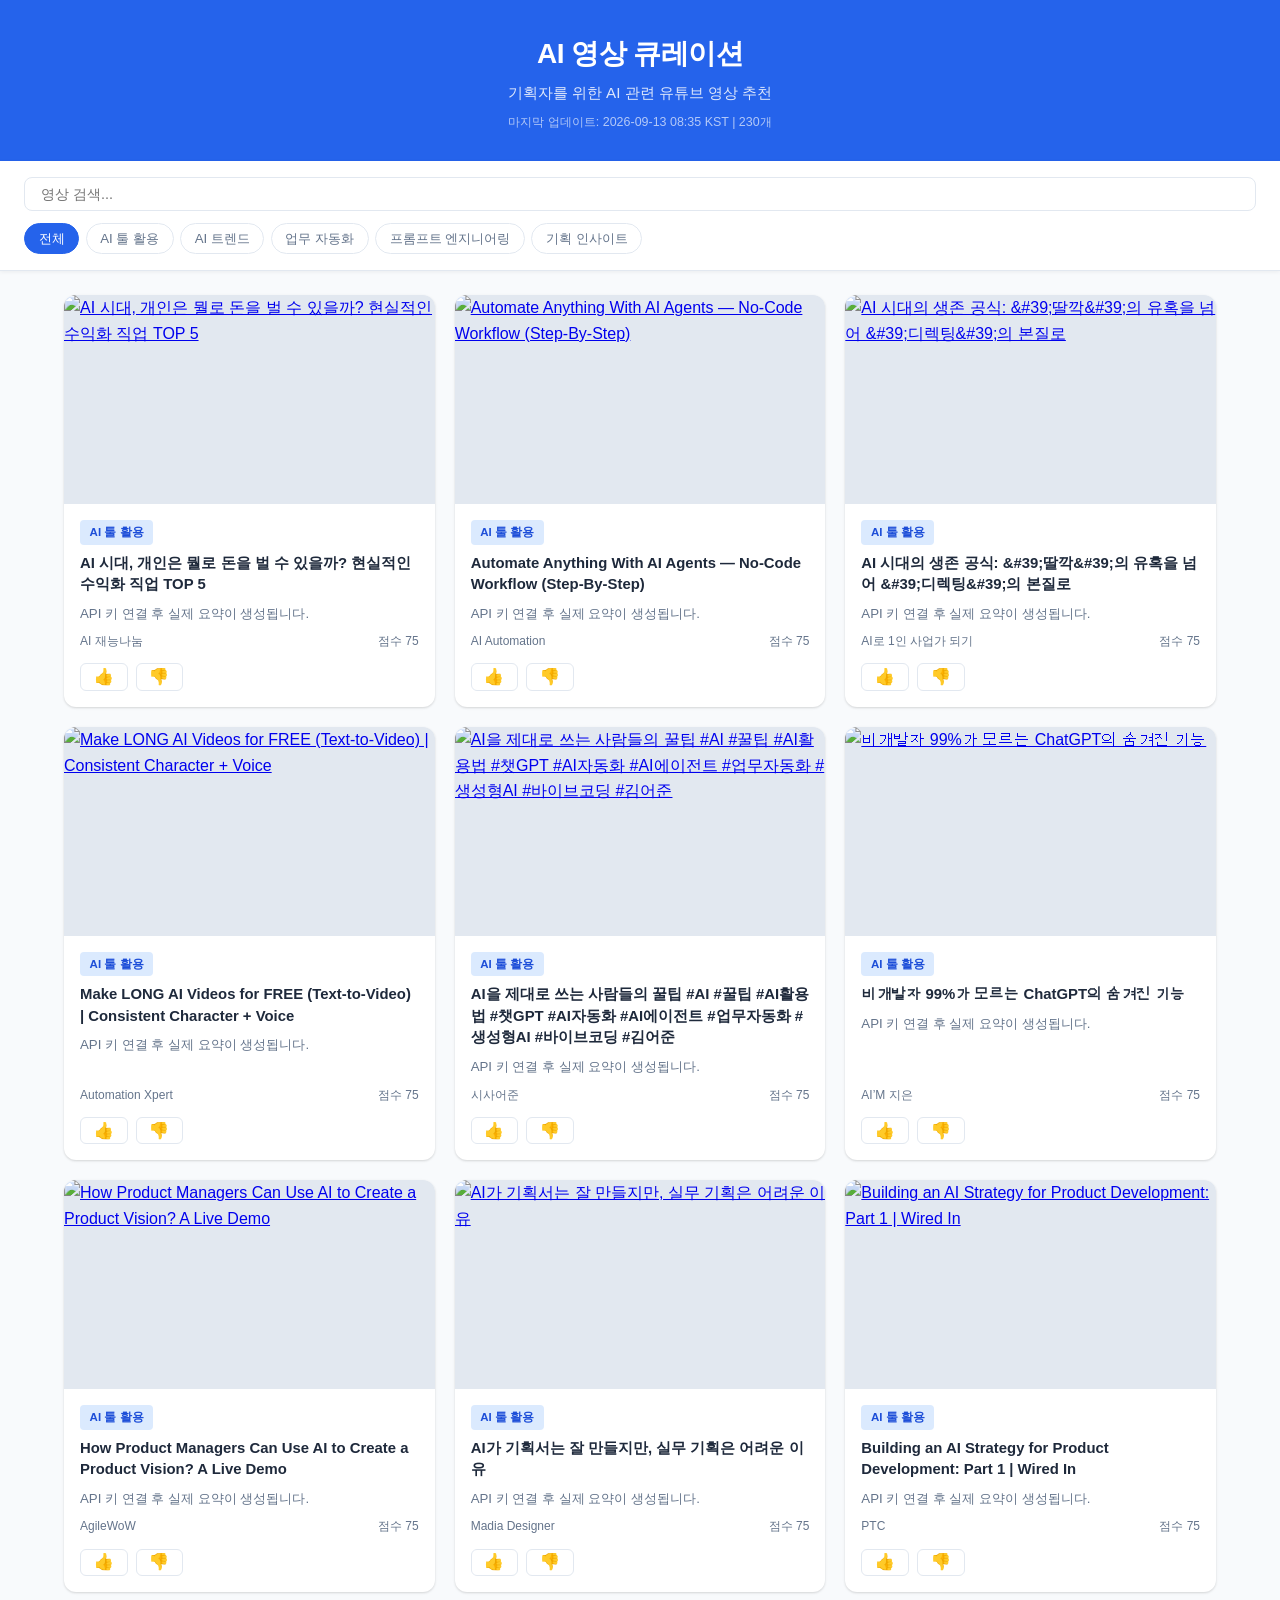
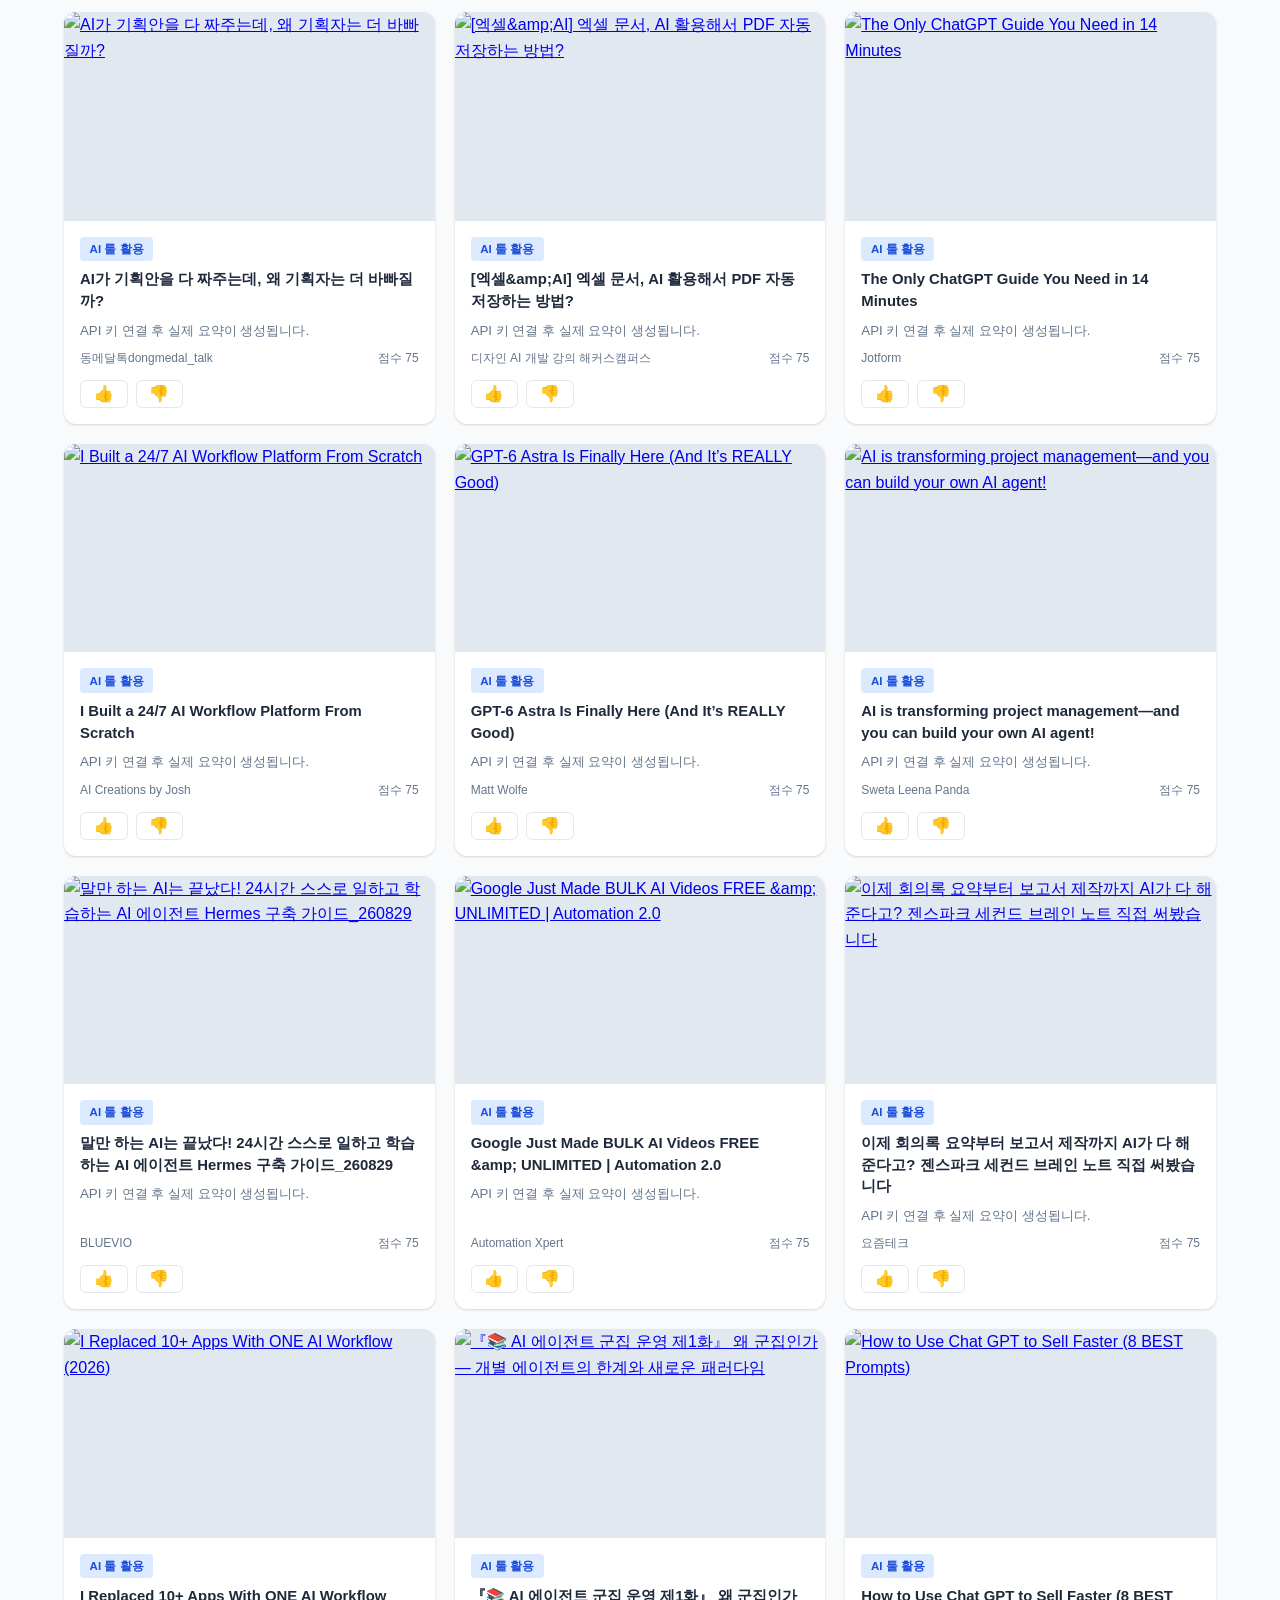
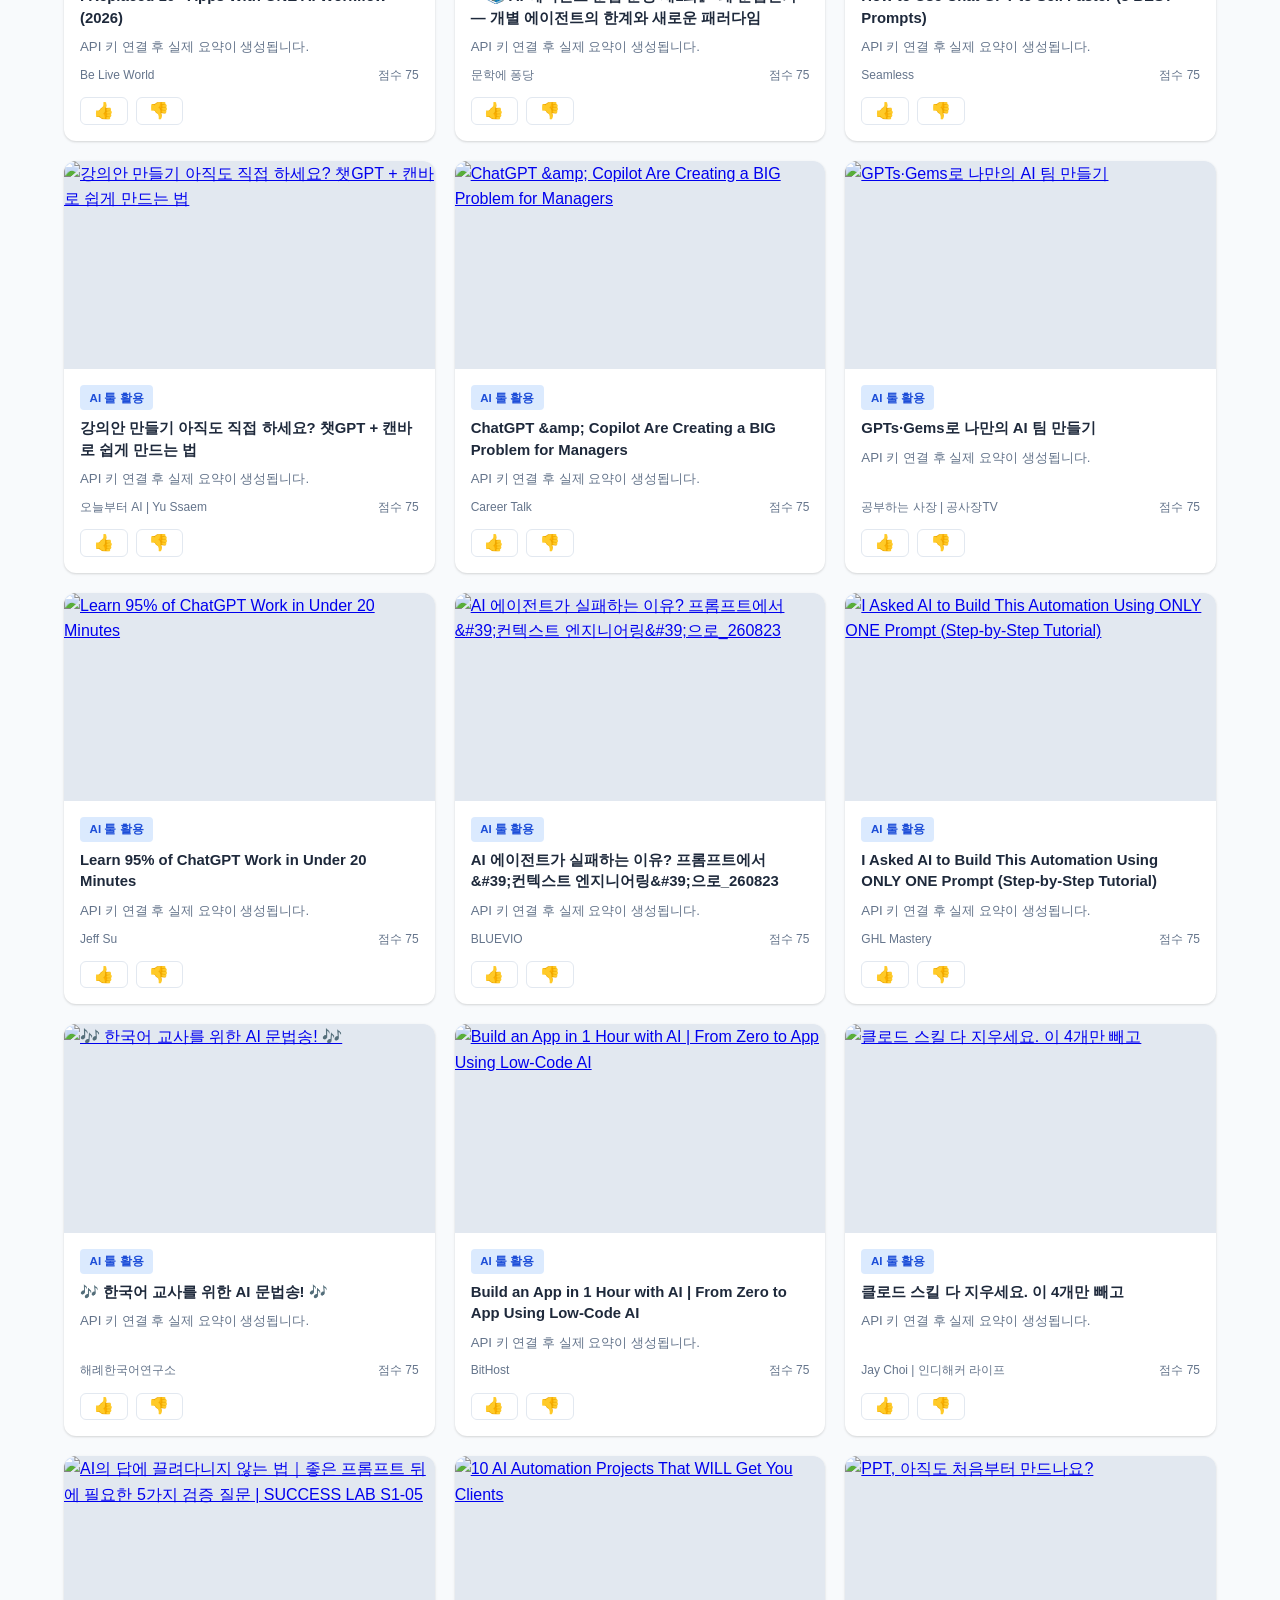
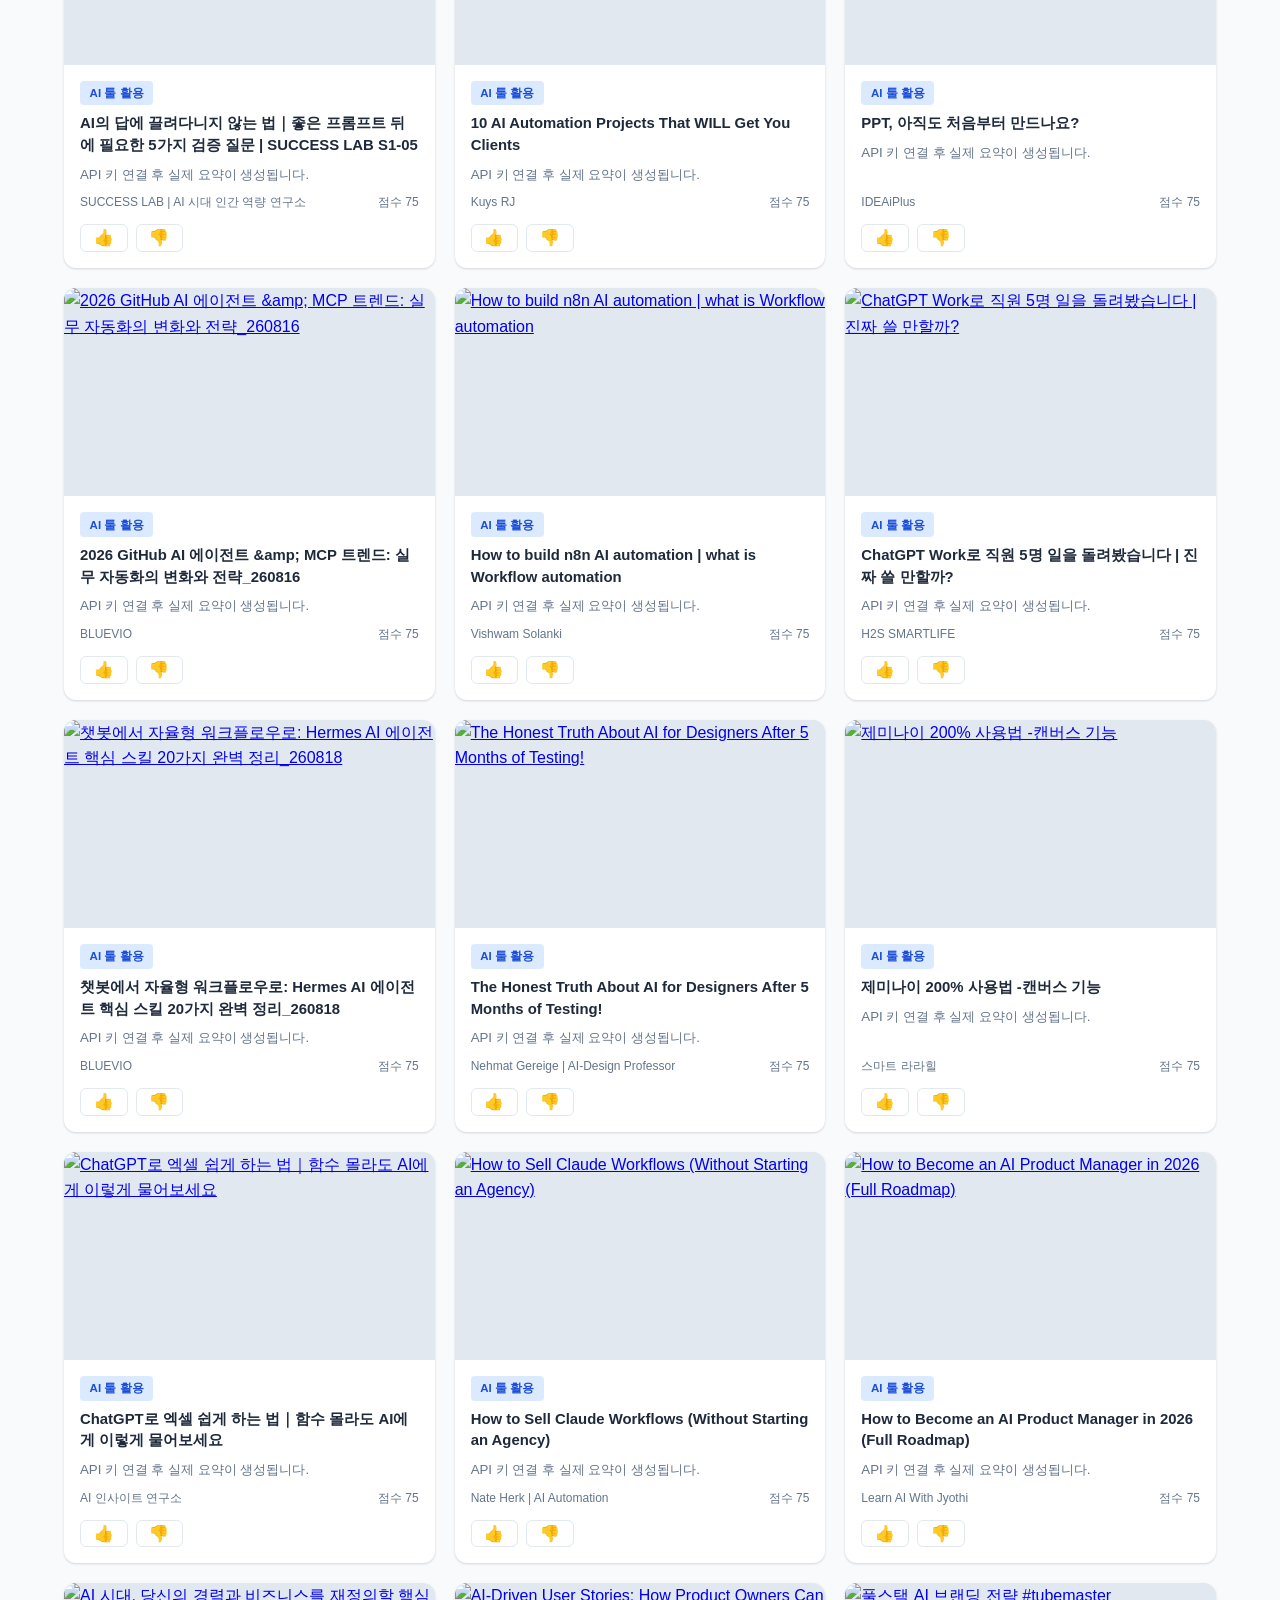
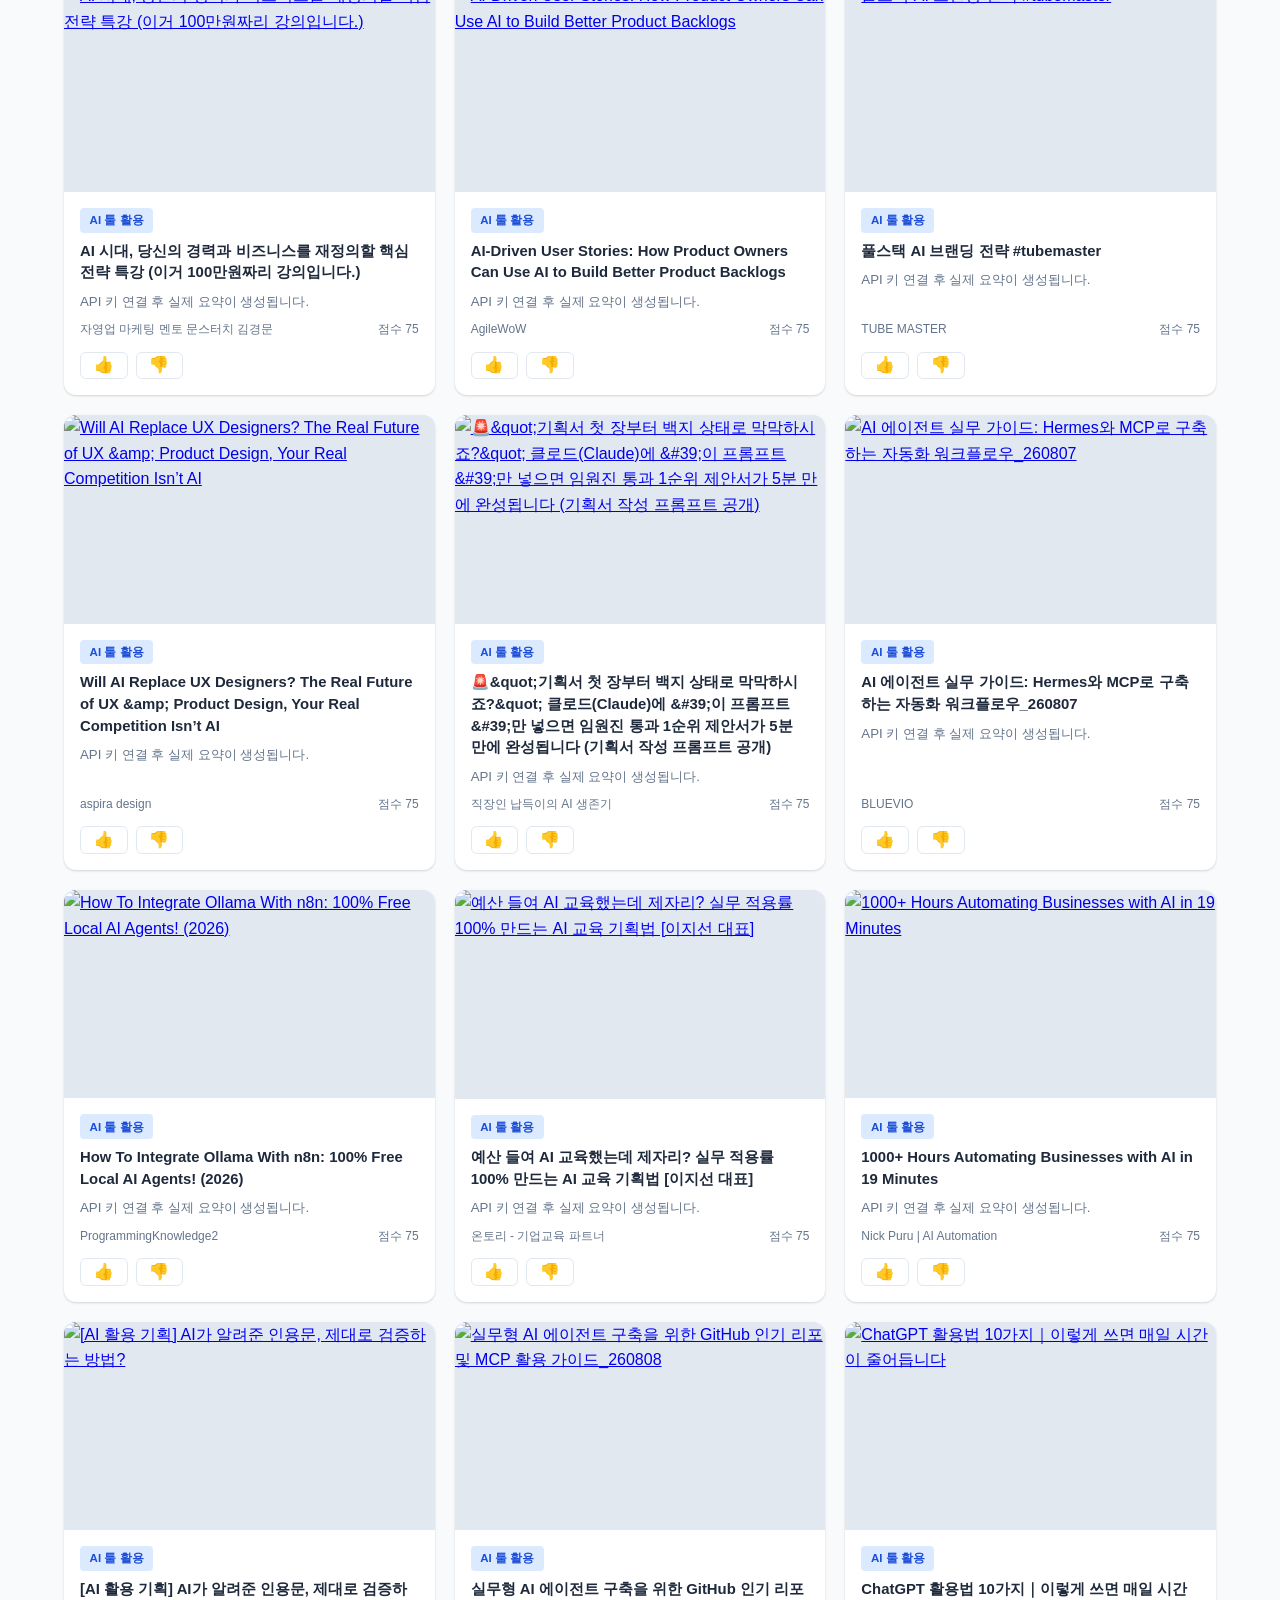
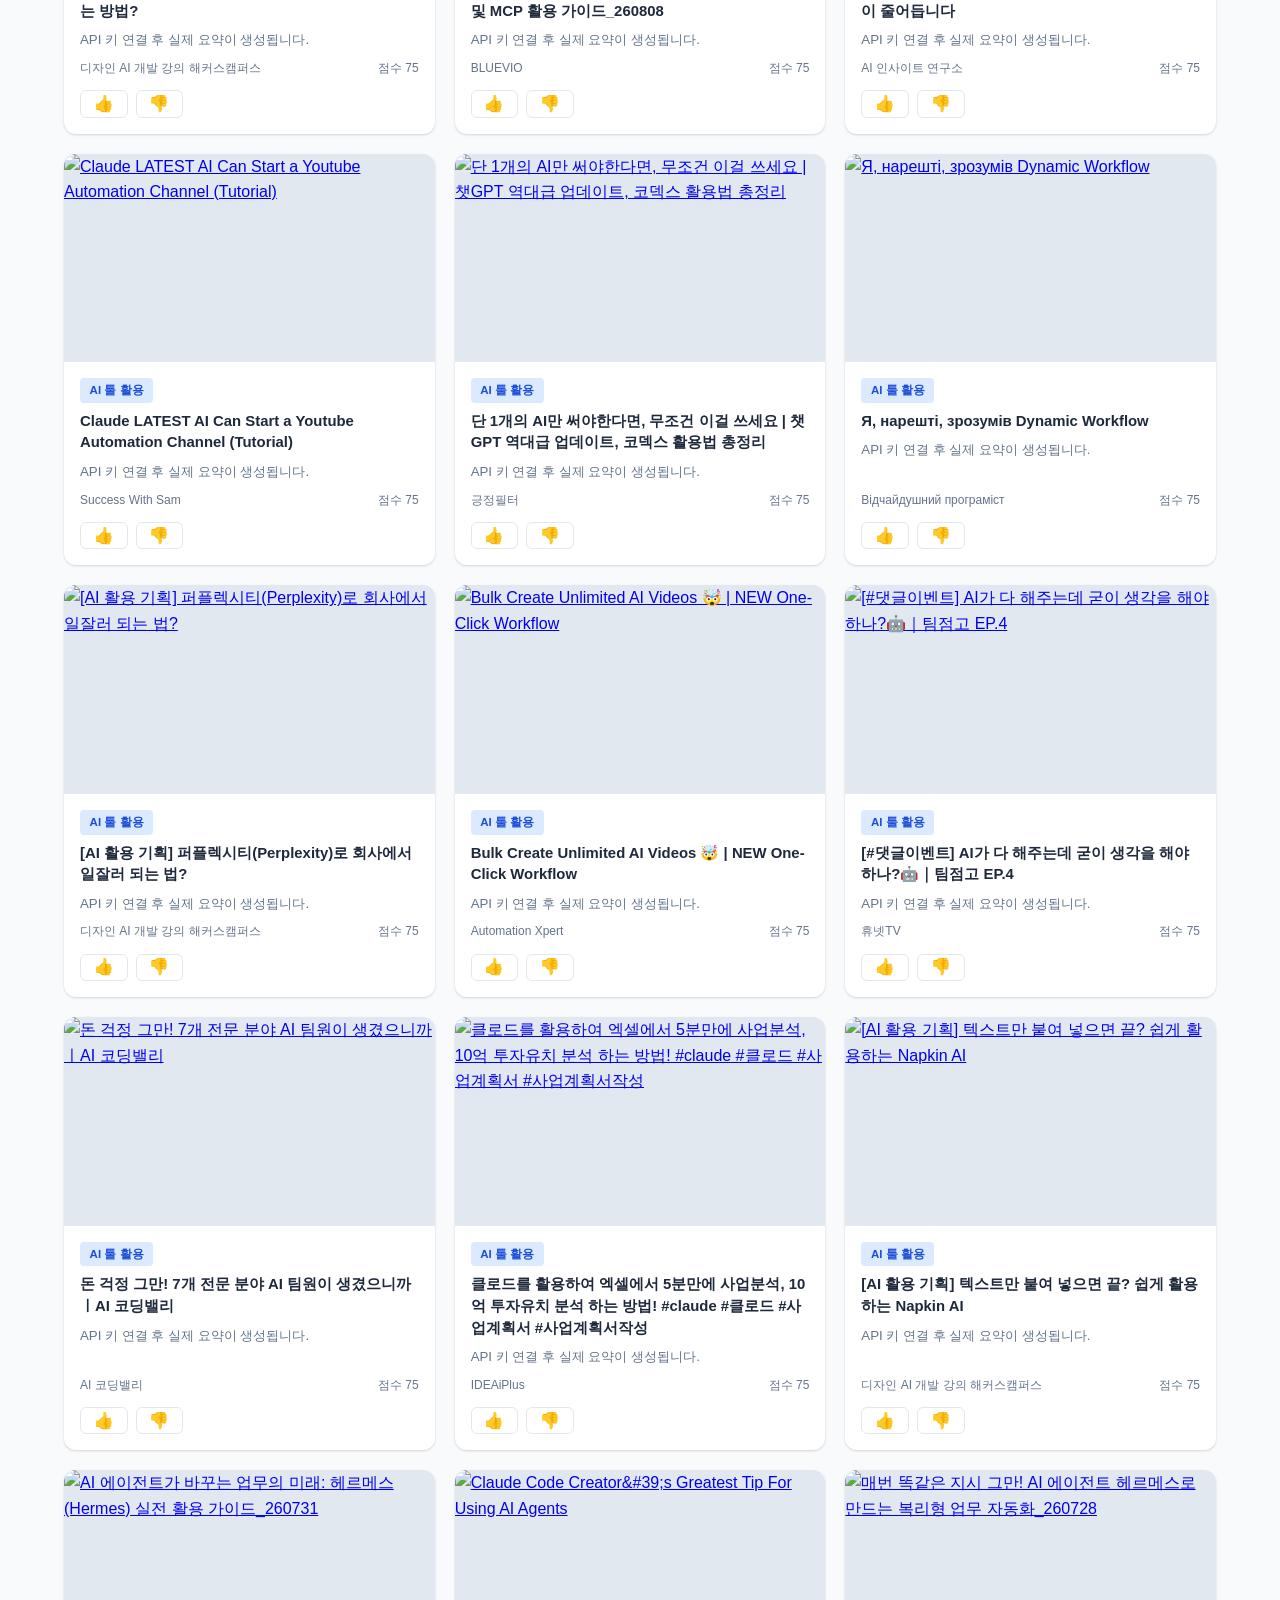
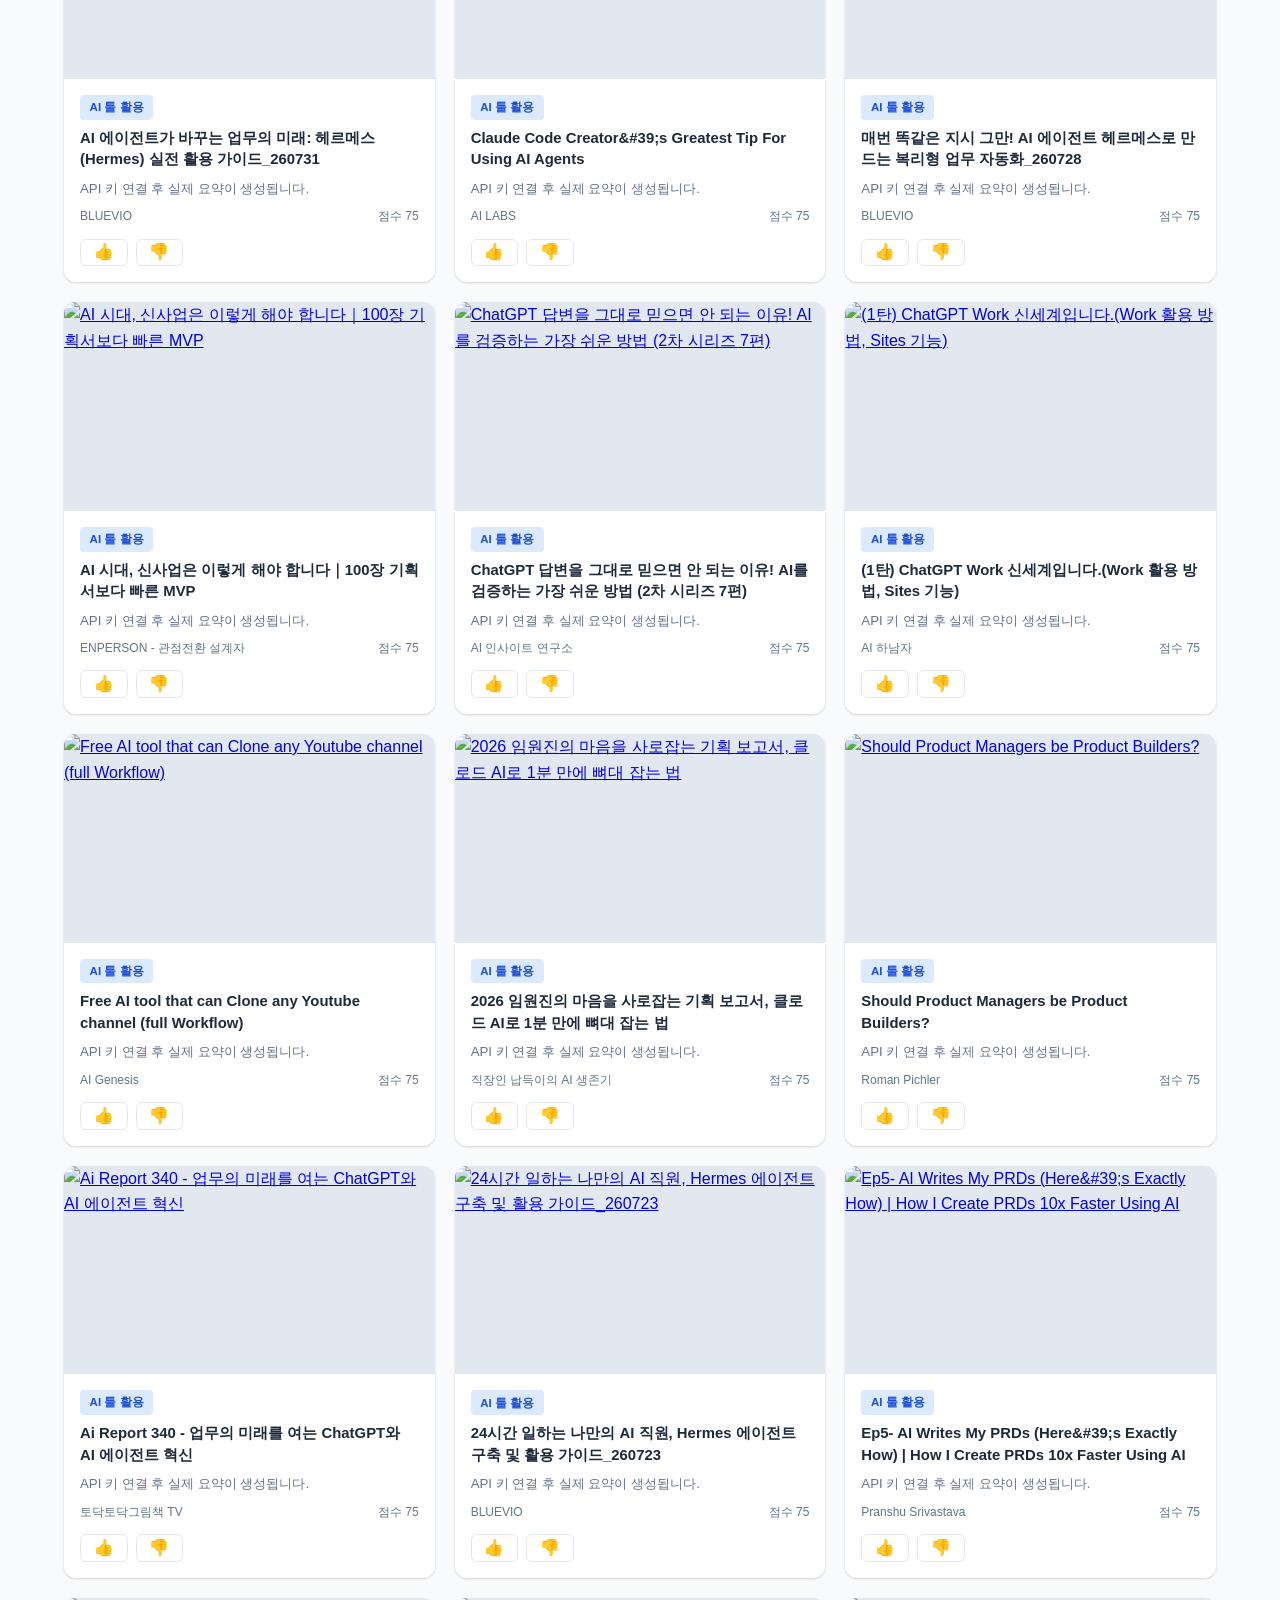
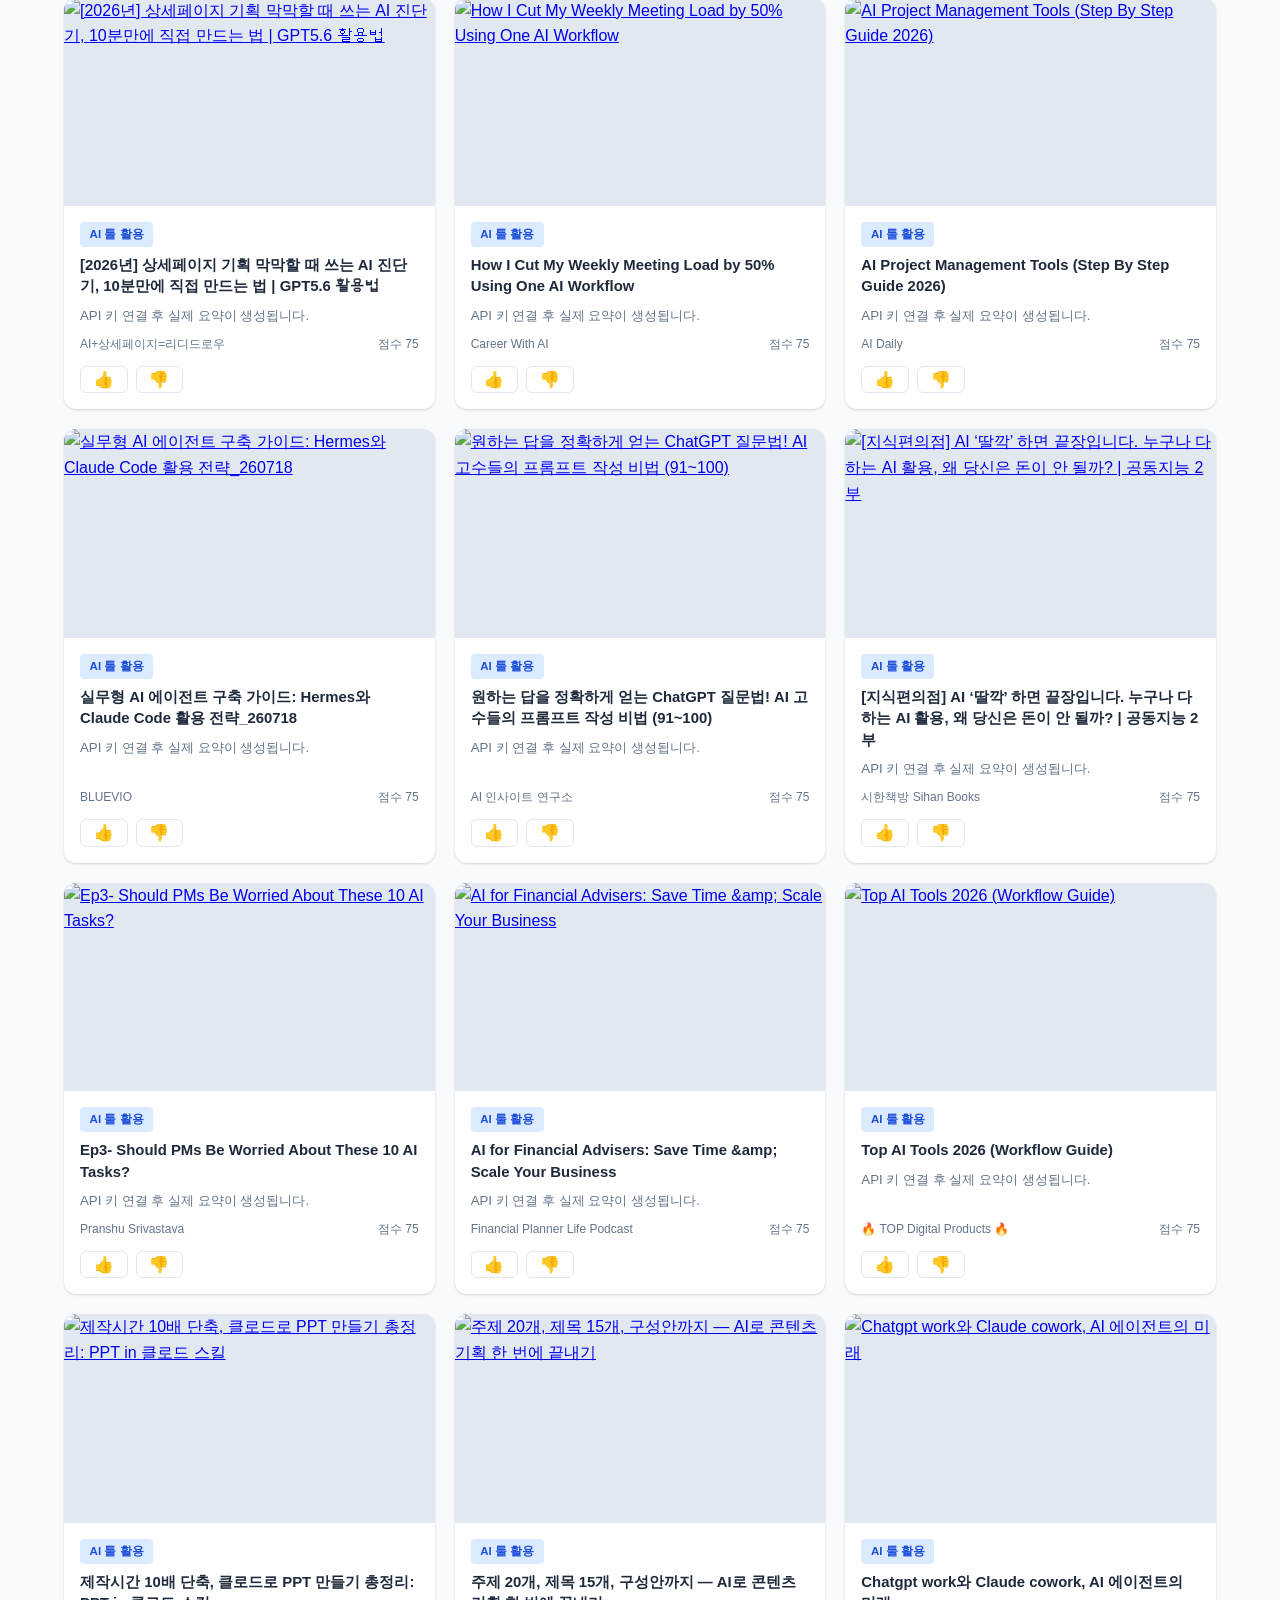
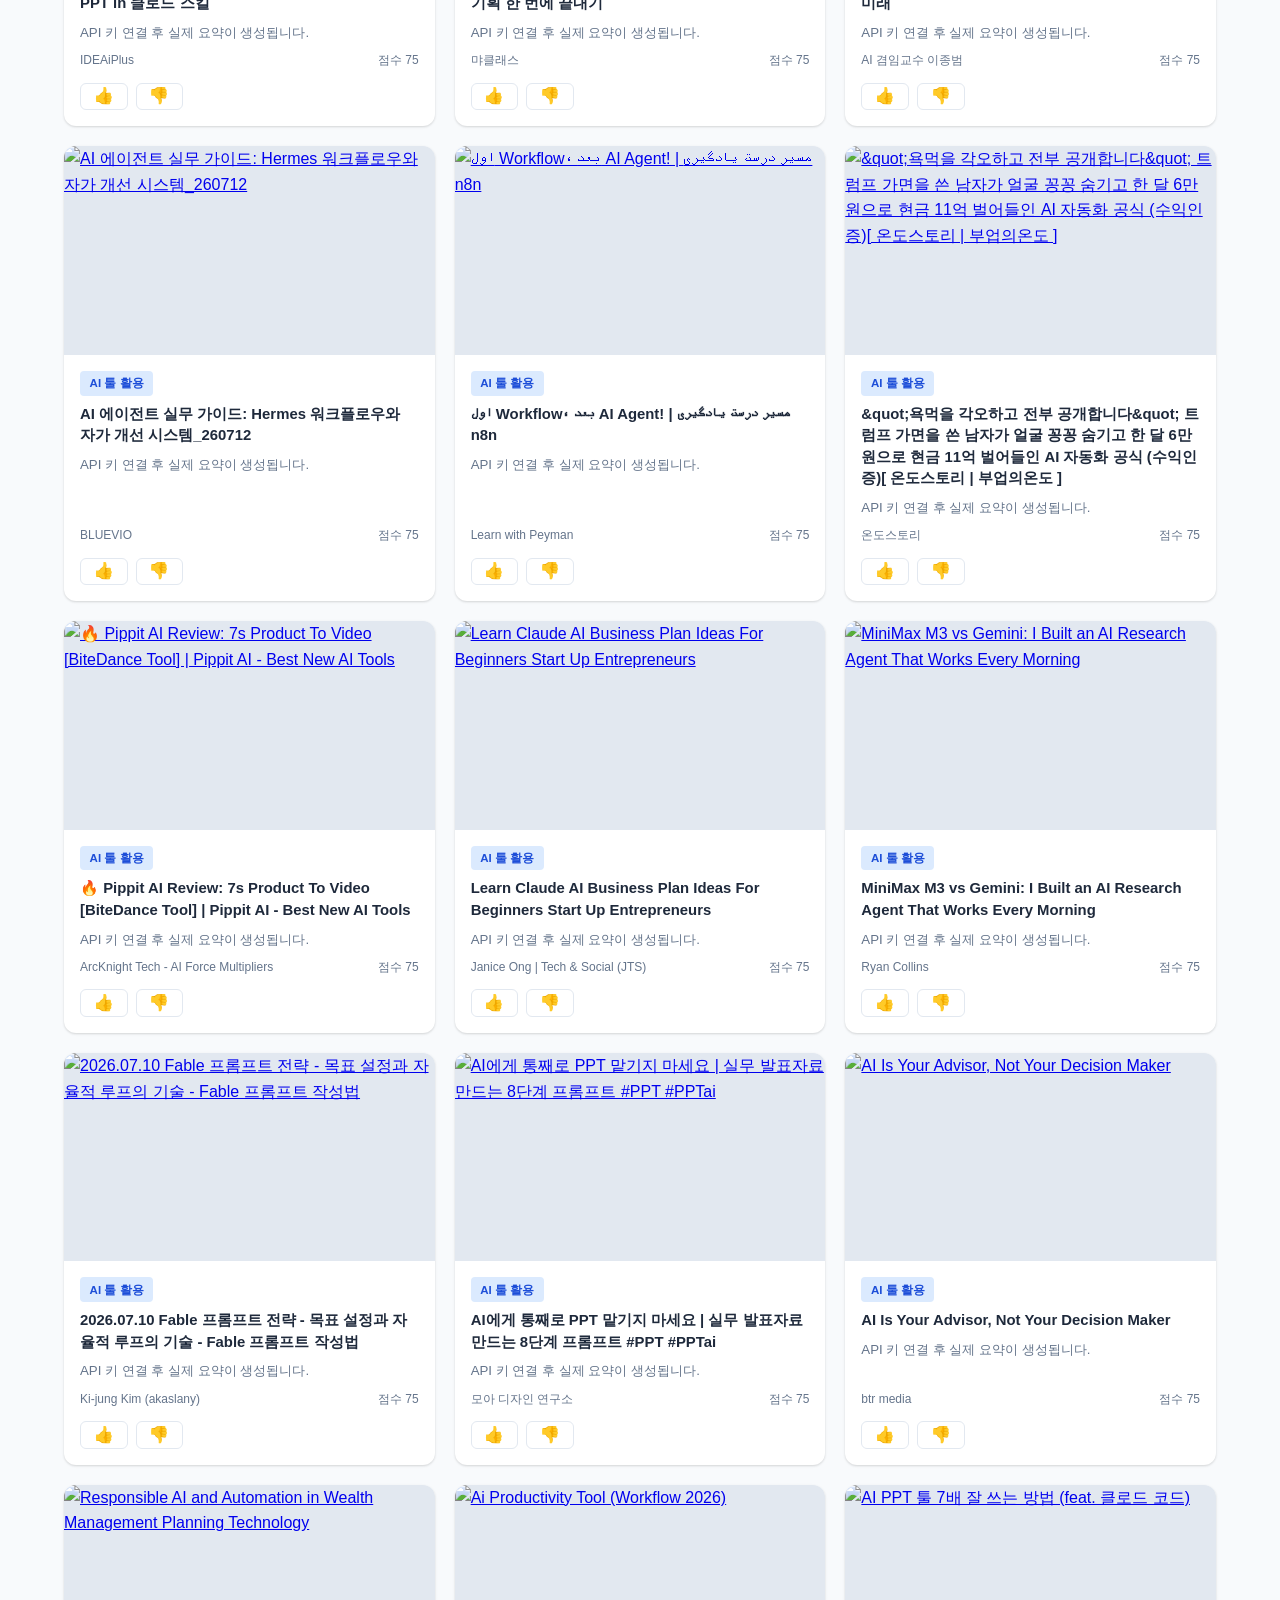
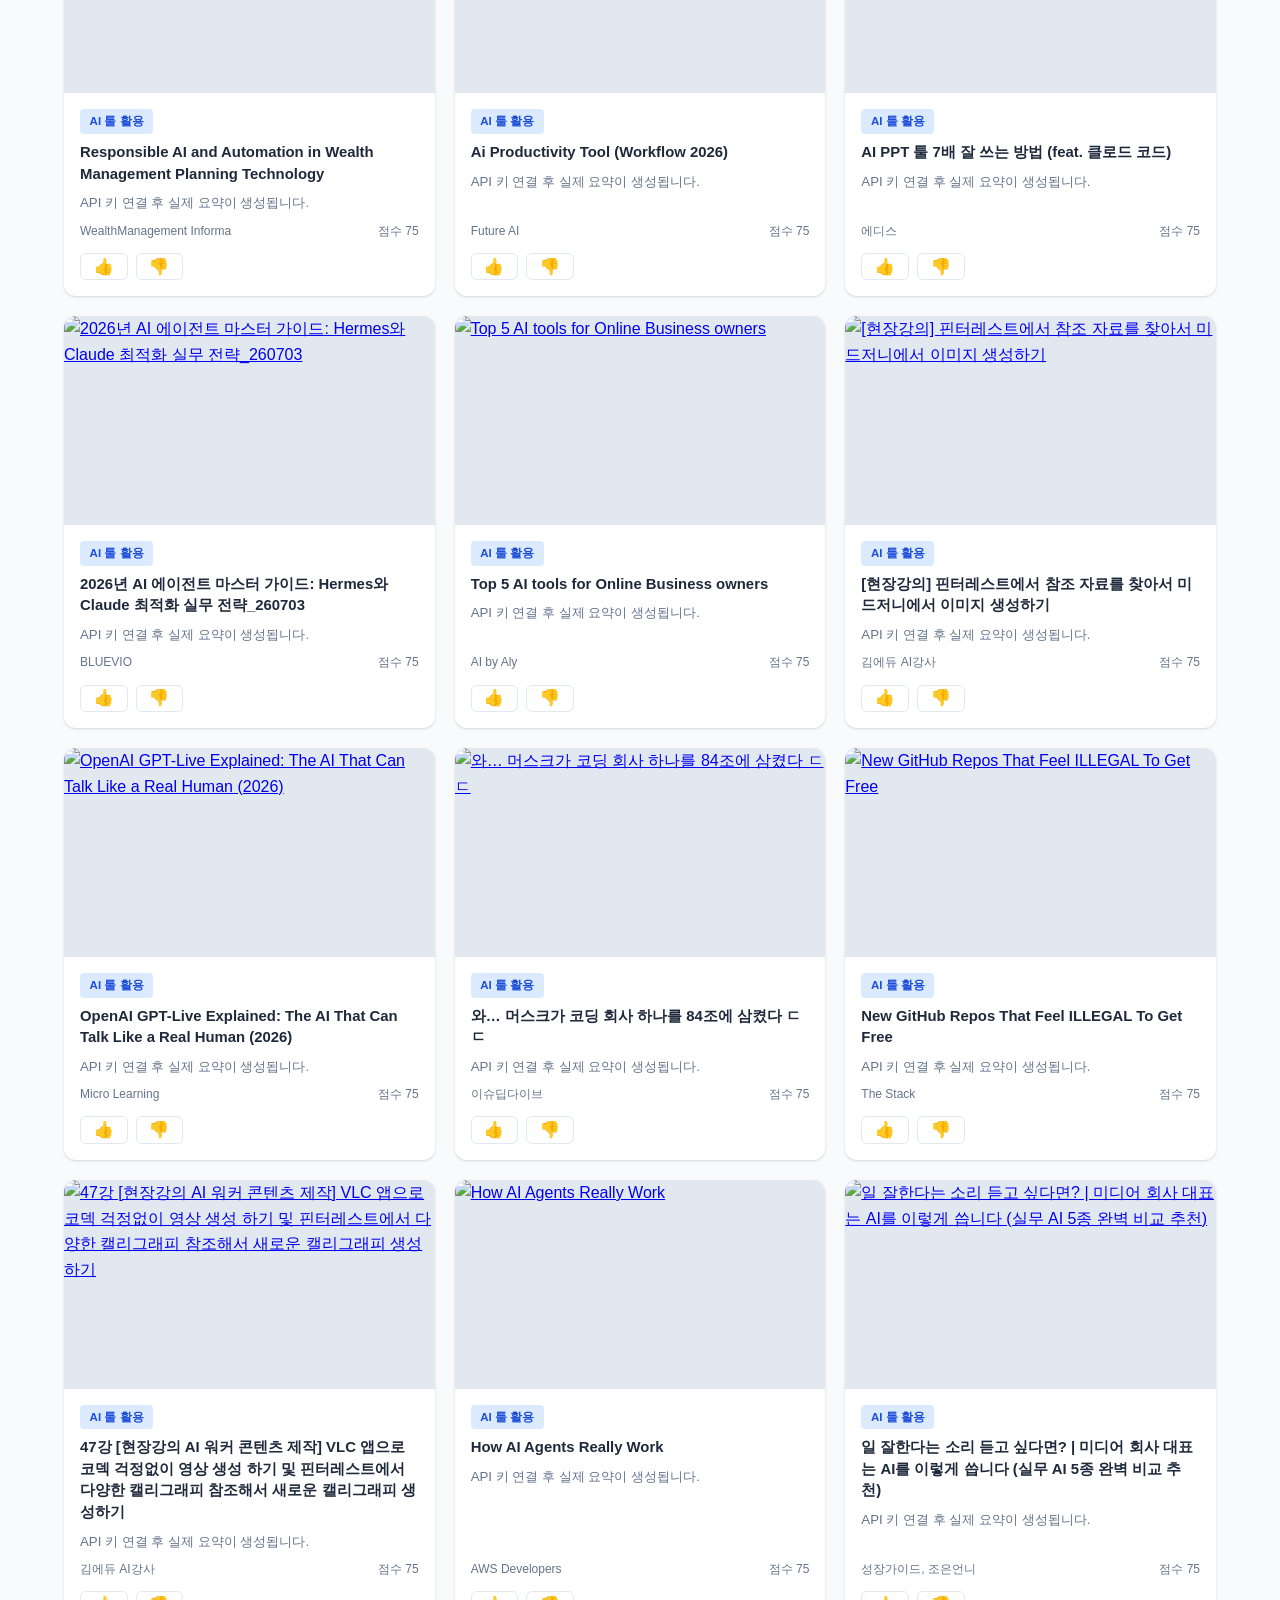
==== commit 125d21db: "Auto deploy: 2026-09-12 23:35 UTC" ====
--- a/categories/AI_툴_활용.html
+++ b/categories/AI_툴_활용.html
@@ -224,7 +224,7 @@
   <header>
     <h1><a href="../index.html" style="color:inherit;text-decoration:none">AI 영상 큐레이션</a></h1>
     <p class="subtitle">기획자를 위한 AI 관련 유튜브 영상 추천</p>
-    <p class="updated">마지막 업데이트: 2026-09-05 08:34 KST | 219개</p>
+    <p class="updated">마지막 업데이트: 2026-09-13 08:35 KST | 230개</p>
   </header>
   <nav class="filter-nav">
     <div class="search-box">
@@ -241,6 +241,204 @@
   </nav>
   <main>
     <div class="video-grid" id="video-grid">
+    <div class="video-card" data-category="AI 툴 활용" data-id="PN69m7F8754">
+      <a href="https://youtube.com/watch?v=PN69m7F8754" target="_blank" rel="noopener">
+        <img class="thumbnail" src="https://i.ytimg.com/vi/PN69m7F8754/mqdefault.jpg" alt="AI 시대, 개인은 뭘로 돈을 벌 수 있을까? 현실적인 수익화 직업 TOP 5" loading="lazy">
+      </a>
+      <div class="card-body">
+        <span class="category-tag">AI 툴 활용</span>
+        <h3><a href="https://youtube.com/watch?v=PN69m7F8754" target="_blank" rel="noopener">AI 시대, 개인은 뭘로 돈을 벌 수 있을까? 현실적인 수익화 직업 TOP 5</a></h3>
+        <p class="summary">API 키 연결 후 실제 요약이 생성됩니다.</p>
+        <div class="card-meta">
+          <span class="channel">AI 재능나눔 </span>
+          <span class="score">점수 75</span>
+        </div>
+        <div class="feedback-buttons">
+          <button class="btn-good" onclick="sendFeedback('PN69m7F8754','GOOD')" title="유용해요">👍</button>
+          <button class="btn-bad" onclick="sendFeedback('PN69m7F8754','BAD')" title="별로예요">👎</button>
+        </div>
+      </div>
+    </div>
+    <div class="video-card" data-category="AI 툴 활용" data-id="UppqLYxt82s">
+      <a href="https://youtube.com/watch?v=UppqLYxt82s" target="_blank" rel="noopener">
+        <img class="thumbnail" src="https://i.ytimg.com/vi/UppqLYxt82s/mqdefault.jpg" alt="Automate Anything With AI Agents — No-Code Workflow (Step-By-Step)" loading="lazy">
+      </a>
+      <div class="card-body">
+        <span class="category-tag">AI 툴 활용</span>
+        <h3><a href="https://youtube.com/watch?v=UppqLYxt82s" target="_blank" rel="noopener">Automate Anything With AI Agents — No-Code Workflow (Step-By-Step)</a></h3>
+        <p class="summary">API 키 연결 후 실제 요약이 생성됩니다.</p>
+        <div class="card-meta">
+          <span class="channel">AI Automation</span>
+          <span class="score">점수 75</span>
+        </div>
+        <div class="feedback-buttons">
+          <button class="btn-good" onclick="sendFeedback('UppqLYxt82s','GOOD')" title="유용해요">👍</button>
+          <button class="btn-bad" onclick="sendFeedback('UppqLYxt82s','BAD')" title="별로예요">👎</button>
+        </div>
+      </div>
+    </div>
+    <div class="video-card" data-category="AI 툴 활용" data-id="L9TZpsMyOAA">
+      <a href="https://youtube.com/watch?v=L9TZpsMyOAA" target="_blank" rel="noopener">
+        <img class="thumbnail" src="https://i.ytimg.com/vi/L9TZpsMyOAA/mqdefault.jpg" alt="AI 시대의 생존 공식: &amp;#39;딸깍&amp;#39;의 유혹을 넘어 &amp;#39;디렉팅&amp;#39;의 본질로" loading="lazy">
+      </a>
+      <div class="card-body">
+        <span class="category-tag">AI 툴 활용</span>
+        <h3><a href="https://youtube.com/watch?v=L9TZpsMyOAA" target="_blank" rel="noopener">AI 시대의 생존 공식: &amp;#39;딸깍&amp;#39;의 유혹을 넘어 &amp;#39;디렉팅&amp;#39;의 본질로</a></h3>
+        <p class="summary">API 키 연결 후 실제 요약이 생성됩니다.</p>
+        <div class="card-meta">
+          <span class="channel">AI로 1인 사업가 되기</span>
+          <span class="score">점수 75</span>
+        </div>
+        <div class="feedback-buttons">
+          <button class="btn-good" onclick="sendFeedback('L9TZpsMyOAA','GOOD')" title="유용해요">👍</button>
+          <button class="btn-bad" onclick="sendFeedback('L9TZpsMyOAA','BAD')" title="별로예요">👎</button>
+        </div>
+      </div>
+    </div>
+    <div class="video-card" data-category="AI 툴 활용" data-id="PCjzECH_ldg">
+      <a href="https://youtube.com/watch?v=PCjzECH_ldg" target="_blank" rel="noopener">
+        <img class="thumbnail" src="https://i.ytimg.com/vi/PCjzECH_ldg/mqdefault.jpg" alt="Make LONG AI Videos for FREE (Text-to-Video) | Consistent Character + Voice" loading="lazy">
+      </a>
+      <div class="card-body">
+        <span class="category-tag">AI 툴 활용</span>
+        <h3><a href="https://youtube.com/watch?v=PCjzECH_ldg" target="_blank" rel="noopener">Make LONG AI Videos for FREE (Text-to-Video) | Consistent Character + Voice</a></h3>
+        <p class="summary">API 키 연결 후 실제 요약이 생성됩니다.</p>
+        <div class="card-meta">
+          <span class="channel">Automation Xpert</span>
+          <span class="score">점수 75</span>
+        </div>
+        <div class="feedback-buttons">
+          <button class="btn-good" onclick="sendFeedback('PCjzECH_ldg','GOOD')" title="유용해요">👍</button>
+          <button class="btn-bad" onclick="sendFeedback('PCjzECH_ldg','BAD')" title="별로예요">👎</button>
+        </div>
+      </div>
+    </div>
+    <div class="video-card" data-category="AI 툴 활용" data-id="faQDfSHJdJw">
+      <a href="https://youtube.com/watch?v=faQDfSHJdJw" target="_blank" rel="noopener">
+        <img class="thumbnail" src="https://i.ytimg.com/vi/faQDfSHJdJw/mqdefault.jpg" alt="AI을 제대로 쓰는 사람들의 꿀팁 #AI #꿀팁 #AI활용법 #챗GPT #AI자동화 #AI에이전트 #업무자동화 #생성형AI #바이브코딩 #김어준" loading="lazy">
+      </a>
+      <div class="card-body">
+        <span class="category-tag">AI 툴 활용</span>
+        <h3><a href="https://youtube.com/watch?v=faQDfSHJdJw" target="_blank" rel="noopener">AI을 제대로 쓰는 사람들의 꿀팁 #AI #꿀팁 #AI활용법 #챗GPT #AI자동화 #AI에이전트 #업무자동화 #생성형AI #바이브코딩 #김어준</a></h3>
+        <p class="summary">API 키 연결 후 실제 요약이 생성됩니다.</p>
+        <div class="card-meta">
+          <span class="channel">시사어준</span>
+          <span class="score">점수 75</span>
+        </div>
+        <div class="feedback-buttons">
+          <button class="btn-good" onclick="sendFeedback('faQDfSHJdJw','GOOD')" title="유용해요">👍</button>
+          <button class="btn-bad" onclick="sendFeedback('faQDfSHJdJw','BAD')" title="별로예요">👎</button>
+        </div>
+      </div>
+    </div>
+    <div class="video-card" data-category="AI 툴 활용" data-id="9D0pR_Mvtbo">
+      <a href="https://youtube.com/watch?v=9D0pR_Mvtbo" target="_blank" rel="noopener">
+        <img class="thumbnail" src="https://i.ytimg.com/vi/9D0pR_Mvtbo/mqdefault.jpg" alt="비개발자 99%가 모르는 ChatGPT의 숨겨진 기능" loading="lazy">
+      </a>
+      <div class="card-body">
+        <span class="category-tag">AI 툴 활용</span>
+        <h3><a href="https://youtube.com/watch?v=9D0pR_Mvtbo" target="_blank" rel="noopener">비개발자 99%가 모르는 ChatGPT의 숨겨진 기능</a></h3>
+        <p class="summary">API 키 연결 후 실제 요약이 생성됩니다.</p>
+        <div class="card-meta">
+          <span class="channel">AI’M 지은</span>
+          <span class="score">점수 75</span>
+        </div>
+        <div class="feedback-buttons">
+          <button class="btn-good" onclick="sendFeedback('9D0pR_Mvtbo','GOOD')" title="유용해요">👍</button>
+          <button class="btn-bad" onclick="sendFeedback('9D0pR_Mvtbo','BAD')" title="별로예요">👎</button>
+        </div>
+      </div>
+    </div>
+    <div class="video-card" data-category="AI 툴 활용" data-id="UQzkfYwtLXo">
+      <a href="https://youtube.com/watch?v=UQzkfYwtLXo" target="_blank" rel="noopener">
+        <img class="thumbnail" src="https://i.ytimg.com/vi/UQzkfYwtLXo/mqdefault.jpg" alt="How Product Managers Can Use AI to Create a Product Vision? A Live Demo" loading="lazy">
+      </a>
+      <div class="card-body">
+        <span class="category-tag">AI 툴 활용</span>
+        <h3><a href="https://youtube.com/watch?v=UQzkfYwtLXo" target="_blank" rel="noopener">How Product Managers Can Use AI to Create a Product Vision? A Live Demo</a></h3>
+        <p class="summary">API 키 연결 후 실제 요약이 생성됩니다.</p>
+        <div class="card-meta">
+          <span class="channel">AgileWoW</span>
+          <span class="score">점수 75</span>
+        </div>
+        <div class="feedback-buttons">
+          <button class="btn-good" onclick="sendFeedback('UQzkfYwtLXo','GOOD')" title="유용해요">👍</button>
+          <button class="btn-bad" onclick="sendFeedback('UQzkfYwtLXo','BAD')" title="별로예요">👎</button>
+        </div>
+      </div>
+    </div>
+    <div class="video-card" data-category="AI 툴 활용" data-id="RuanY_p6mb4">
+      <a href="https://youtube.com/watch?v=RuanY_p6mb4" target="_blank" rel="noopener">
+        <img class="thumbnail" src="https://i.ytimg.com/vi/RuanY_p6mb4/mqdefault.jpg" alt="AI가 기획서는 잘 만들지만, 실무 기획은 어려운 이유" loading="lazy">
+      </a>
+      <div class="card-body">
+        <span class="category-tag">AI 툴 활용</span>
+        <h3><a href="https://youtube.com/watch?v=RuanY_p6mb4" target="_blank" rel="noopener">AI가 기획서는 잘 만들지만, 실무 기획은 어려운 이유</a></h3>
+        <p class="summary">API 키 연결 후 실제 요약이 생성됩니다.</p>
+        <div class="card-meta">
+          <span class="channel">Madia Designer</span>
+          <span class="score">점수 75</span>
+        </div>
+        <div class="feedback-buttons">
+          <button class="btn-good" onclick="sendFeedback('RuanY_p6mb4','GOOD')" title="유용해요">👍</button>
+          <button class="btn-bad" onclick="sendFeedback('RuanY_p6mb4','BAD')" title="별로예요">👎</button>
+        </div>
+      </div>
+    </div>
+    <div class="video-card" data-category="AI 툴 활용" data-id="Pt-DqQPIyaI">
+      <a href="https://youtube.com/watch?v=Pt-DqQPIyaI" target="_blank" rel="noopener">
+        <img class="thumbnail" src="https://i.ytimg.com/vi/Pt-DqQPIyaI/mqdefault.jpg" alt="Building an AI Strategy for Product Development: Part 1 | Wired In" loading="lazy">
+      </a>
+      <div class="card-body">
+        <span class="category-tag">AI 툴 활용</span>
+        <h3><a href="https://youtube.com/watch?v=Pt-DqQPIyaI" target="_blank" rel="noopener">Building an AI Strategy for Product Development: Part 1 | Wired In</a></h3>
+        <p class="summary">API 키 연결 후 실제 요약이 생성됩니다.</p>
+        <div class="card-meta">
+          <span class="channel">PTC</span>
+          <span class="score">점수 75</span>
+        </div>
+        <div class="feedback-buttons">
+          <button class="btn-good" onclick="sendFeedback('Pt-DqQPIyaI','GOOD')" title="유용해요">👍</button>
+          <button class="btn-bad" onclick="sendFeedback('Pt-DqQPIyaI','BAD')" title="별로예요">👎</button>
+        </div>
+      </div>
+    </div>
+    <div class="video-card" data-category="AI 툴 활용" data-id="Ig8CtaSMybU">
+      <a href="https://youtube.com/watch?v=Ig8CtaSMybU" target="_blank" rel="noopener">
+        <img class="thumbnail" src="https://i.ytimg.com/vi/Ig8CtaSMybU/mqdefault.jpg" alt="AI가 기획안을 다 짜주는데, 왜 기획자는 더 바빠질까?" loading="lazy">
+      </a>
+      <div class="card-body">
+        <span class="category-tag">AI 툴 활용</span>
+        <h3><a href="https://youtube.com/watch?v=Ig8CtaSMybU" target="_blank" rel="noopener">AI가 기획안을 다 짜주는데, 왜 기획자는 더 바빠질까?</a></h3>
+        <p class="summary">API 키 연결 후 실제 요약이 생성됩니다.</p>
+        <div class="card-meta">
+          <span class="channel">동메달톡dongmedal_talk</span>
+          <span class="score">점수 75</span>
+        </div>
+        <div class="feedback-buttons">
+          <button class="btn-good" onclick="sendFeedback('Ig8CtaSMybU','GOOD')" title="유용해요">👍</button>
+          <button class="btn-bad" onclick="sendFeedback('Ig8CtaSMybU','BAD')" title="별로예요">👎</button>
+        </div>
+      </div>
+    </div>
+    <div class="video-card" data-category="AI 툴 활용" data-id="f7u-BkkBWA8">
+      <a href="https://youtube.com/watch?v=f7u-BkkBWA8" target="_blank" rel="noopener">
+        <img class="thumbnail" src="https://i.ytimg.com/vi/f7u-BkkBWA8/mqdefault.jpg" alt="[엑셀&amp;amp;AI] 엑셀 문서, AI 활용해서 PDF 자동 저장하는 방법?" loading="lazy">
+      </a>
+      <div class="card-body">
+        <span class="category-tag">AI 툴 활용</span>
+        <h3><a href="https://youtube.com/watch?v=f7u-BkkBWA8" target="_blank" rel="noopener">[엑셀&amp;amp;AI] 엑셀 문서, AI 활용해서 PDF 자동 저장하는 방법?</a></h3>
+        <p class="summary">API 키 연결 후 실제 요약이 생성됩니다.</p>
+        <div class="card-meta">
+          <span class="channel">디자인 AI 개발 강의 해커스캠퍼스</span>
+          <span class="score">점수 75</span>
+        </div>
+        <div class="feedback-buttons">
+          <button class="btn-good" onclick="sendFeedback('f7u-BkkBWA8','GOOD')" title="유용해요">👍</button>
+          <button class="btn-bad" onclick="sendFeedback('f7u-BkkBWA8','BAD')" title="별로예요">👎</button>
+        </div>
+      </div>
+    </div>
     <div class="video-card" data-category="AI 툴 활용" data-id="MLglgZsFJO0">
       <a href="https://youtube.com/watch?v=MLglgZsFJO0" target="_blank" rel="noopener">
         <img class="thumbnail" src="https://i.ytimg.com/vi/MLglgZsFJO0/mqdefault.jpg" alt="The Only ChatGPT Guide You Need in 14 Minutes" loading="lazy">
@@ -4187,7 +4385,7 @@
     <div id="no-results" class="hidden">검색 결과가 없습니다.</div>
   </main>
   <script>
-    const SEARCH_INDEX = [{"id": "MLglgZsFJO0", "title": "The Only ChatGPT Guide You Need in 14 Minutes", "summary": "API 키 연결 후 실제 요약이 생성됩니다.", "category": "AI 툴 활용", "channel": "Jotform"}, {"id": "agAFszb4XOU", "title": "I Built a 24/7 AI Workflow Platform From Scratch", "summary": "API 키 연결 후 실제 요약이 생성됩니다.", "category": "AI 툴 활용", "channel": "AI Creations by Josh"}, {"id": "GGzT7zVrRTU", "title": "GPT-6 Astra Is Finally Here (And It’s REALLY Good)", "summary": "API 키 연결 후 실제 요약이 생성됩니다.", "category": "AI 툴 활용", "channel": "Matt Wolfe"}, {"id": "nRqWJiECxzg", "title": "AI is transforming project management—and you can build your own AI agent!", "summary": "API 키 연결 후 실제 요약이 생성됩니다.", "category": "AI 툴 활용", "channel": "Sweta Leena Panda"}, {"id": "XcpIvPyjMa0", "title": "말만 하는 AI는 끝났다! 24시간 스스로 일하고 학습하는 AI 에이전트 Hermes 구축 가이드_260829", "summary": "API 키 연결 후 실제 요약이 생성됩니다.", "category": "AI 툴 활용", "channel": "BLUEVIO"}, {"id": "VzrTowgjgGw", "title": "Google Just Made BULK AI Videos FREE &amp; UNLIMITED | Automation 2.0", "summary": "API 키 연결 후 실제 요약이 생성됩니다.", "category": "AI 툴 활용", "channel": "Automation Xpert"}, {"id": "h0V-58RMvsA", "title": "이제 회의록 요약부터 보고서 제작까지 AI가 다 해준다고? 젠스파크 세컨드 브레인 노트 직접 써봤습니다", "summary": "API 키 연결 후 실제 요약이 생성됩니다.", "category": "AI 툴 활용", "channel": "요즘테크"}, {"id": "lMJSCkMarKk", "title": "I Replaced 10+ Apps With ONE AI Workflow (2026)", "summary": "API 키 연결 후 실제 요약이 생성됩니다.", "category": "AI 툴 활용", "channel": "Be Live World"}, {"id": "OseEDZJrkQw", "title": "『📚 AI 에이전트 군집 운영 제1화』 왜 군집인가 — 개별 에이전트의 한계와 새로운 패러다임", "summary": "API 키 연결 후 실제 요약이 생성됩니다.", "category": "AI 툴 활용", "channel": "문학에 퐁당"}, {"id": "JAv8dPxTLbw", "title": "How to Use Chat GPT to Sell Faster (8 BEST Prompts)", "summary": "API 키 연결 후 실제 요약이 생성됩니다.", "category": "AI 툴 활용", "channel": "Seamless"}, {"id": "EJtJb2gXZKE", "title": "강의안 만들기 아직도 직접 하세요? 챗GPT + 캔바로 쉽게 만드는 법", "summary": "API 키 연결 후 실제 요약이 생성됩니다.", "category": "AI 툴 활용", "channel": "오늘부터 AI | Yu Ssaem"}, {"id": "woKxuEwd4S4", "title": "ChatGPT &amp; Copilot Are Creating a BIG Problem for Managers", "summary": "API 키 연결 후 실제 요약이 생성됩니다.", "category": "AI 툴 활용", "channel": "Career Talk"}, {"id": "h8jy19JExqA", "title": "GPTs·Gems로 나만의 AI 팀 만들기", "summary": "API 키 연결 후 실제 요약이 생성됩니다.", "category": "AI 툴 활용", "channel": "공부하는 사장 | 공사장TV"}, {"id": "KmcTu2EigTs", "title": "Learn 95% of ChatGPT Work in Under 20 Minutes", "summary": "API 키 연결 후 실제 요약이 생성됩니다.", "category": "AI 툴 활용", "channel": "Jeff Su"}, {"id": "Y5apdLXch9E", "title": "AI 에이전트가 실패하는 이유? 프롬프트에서 &#39;컨텍스트 엔지니어링&#39;으로_260823", "summary": "API 키 연결 후 실제 요약이 생성됩니다.", "category": "AI 툴 활용", "channel": "BLUEVIO"}, {"id": "qmK49GWifXk", "title": "I Asked AI to Build This Automation Using ONLY ONE Prompt (Step-by-Step Tutorial)", "summary": "API 키 연결 후 실제 요약이 생성됩니다.", "category": "AI 툴 활용", "channel": "GHL Mastery"}, {"id": "U85vKvKu6LA", "title": "🎶 한국어 교사를 위한 AI 문법송! 🎶", "summary": "API 키 연결 후 실제 요약이 생성됩니다.", "category": "AI 툴 활용", "channel": "해례한국어연구소 "}, {"id": "WZe4xVVGKqA", "title": "Build an App in 1 Hour with AI | From Zero to App Using Low-Code AI", "summary": "API 키 연결 후 실제 요약이 생성됩니다.", "category": "AI 툴 활용", "channel": "BitHost"}, {"id": "fnaWPA3FhyU", "title": "클로드 스킬 다 지우세요. 이 4개만 빼고", "summary": "API 키 연결 후 실제 요약이 생성됩니다.", "category": "AI 툴 활용", "channel": "Jay Choi | 인디해커 라이프"}, {"id": "0W-3Ej7X-fE", "title": "AI의 답에 끌려다니지 않는 법｜좋은 프롬프트 뒤에 필요한 5가지 검증 질문 | SUCCESS LAB S1-05", "summary": "API 키 연결 후 실제 요약이 생성됩니다.", "category": "AI 툴 활용", "channel": "SUCCESS LAB | AI 시대 인간 역량 연구소"}, {"id": "IhX7WUfdVYk", "title": "10 AI Automation Projects That WILL Get You Clients", "summary": "API 키 연결 후 실제 요약이 생성됩니다.", "category": "AI 툴 활용", "channel": "Kuys RJ"}, {"id": "WqDkhzf37SQ", "title": "PPT, 아직도 처음부터 만드나요?", "summary": "API 키 연결 후 실제 요약이 생성됩니다.", "category": "AI 툴 활용", "channel": "IDEAiPlus"}, {"id": "3PHG6a6a-Q0", "title": "2026 GitHub AI 에이전트 &amp; MCP 트렌드: 실무 자동화의 변화와 전략_260816", "summary": "API 키 연결 후 실제 요약이 생성됩니다.", "category": "AI 툴 활용", "channel": "BLUEVIO"}, {"id": "H5_WJxa74uE", "title": "How to build n8n AI automation | what is Workflow automation", "summary": "API 키 연결 후 실제 요약이 생성됩니다.", "category": "AI 툴 활용", "channel": "Vishwam Solanki"}, {"id": "08fiB8LPQTA", "title": "ChatGPT Work로 직원 5명 일을 돌려봤습니다 | 진짜 쓸 만할까?", "summary": "API 키 연결 후 실제 요약이 생성됩니다.", "category": "AI 툴 활용", "channel": "H2S SMARTLIFE"}, {"id": "EWjEzdOONKw", "title": "챗봇에서 자율형 워크플로우로: Hermes AI 에이전트 핵심 스킬 20가지 완벽 정리_260818", "summary": "API 키 연결 후 실제 요약이 생성됩니다.", "category": "AI 툴 활용", "channel": "BLUEVIO"}, {"id": "NlUNUWtMCUM", "title": "The Honest Truth About AI for Designers After 5 Months of Testing!", "summary": "API 키 연결 후 실제 요약이 생성됩니다.", "category": "AI 툴 활용", "channel": "Nehmat Gereige | AI-Design Professor"}, {"id": "_aZBy7EzSX8", "title": "제미나이 200% 사용법 -캔버스 기능", "summary": "API 키 연결 후 실제 요약이 생성됩니다.", "category": "AI 툴 활용", "channel": "스마트 라라힐"}, {"id": "LkrvNw9rhDk", "title": "ChatGPT로 엑셀 쉽게 하는 법｜함수 몰라도 AI에게 이렇게 물어보세요", "summary": "API 키 연결 후 실제 요약이 생성됩니다.", "category": "AI 툴 활용", "channel": "AI 인사이트 연구소"}, {"id": "zpS6JGJNaGg", "title": "How to Sell Claude Workflows (Without Starting an Agency)", "summary": "API 키 연결 후 실제 요약이 생성됩니다.", "category": "AI 툴 활용", "channel": "Nate Herk | AI Automation"}, {"id": "lMUwDFXwaVA", "title": "How to Become an AI Product Manager in 2026 (Full Roadmap)", "summary": "API 키 연결 후 실제 요약이 생성됩니다.", "category": "AI 툴 활용", "channel": "Learn AI With Jyothi"}, {"id": "fGzpkpML6xE", "title": "AI 시대, 당신의 경력과 비즈니스를 재정의할 핵심 전략 특강 (이거 100만원짜리 강의입니다.)", "summary": "API 키 연결 후 실제 요약이 생성됩니다.", "category": "AI 툴 활용", "channel": "자영업 마케팅 멘토 문스터치 김경문"}, {"id": "05xMMXAyLLY", "title": "AI-Driven User Stories: How Product Owners Can Use AI to Build Better Product Backlogs", "summary": "API 키 연결 후 실제 요약이 생성됩니다.", "category": "AI 툴 활용", "channel": "AgileWoW"}, {"id": "Tl_MwUnR6IM", "title": "풀스택 AI 브랜딩 전략 #tubemaster", "summary": "API 키 연결 후 실제 요약이 생성됩니다.", "category": "AI 툴 활용", "channel": "TUBE MASTER"}, {"id": "ydNcSFjtUMY", "title": "Will AI Replace UX Designers? The Real Future of UX &amp; Product Design, Your Real Competition Isn’t AI", "summary": "API 키 연결 후 실제 요약이 생성됩니다.", "category": "AI 툴 활용", "channel": "aspira design"}, {"id": "9ozjyVRi85Q", "title": "🚨&quot;기획서 첫 장부터 백지 상태로 막막하시죠?&quot; 클로드(Claude)에 &#39;이 프롬프트&#39;만 넣으면 임원진 통과 1순위 제안서가 5분 만에 완성됩니다 (기획서 작성 프롬프트 공개)", "summary": "API 키 연결 후 실제 요약이 생성됩니다.", "category": "AI 툴 활용", "channel": "직장인 납득이의 AI 생존기"}, {"id": "0ip6FgGfFjM", "title": "AI 에이전트 실무 가이드: Hermes와 MCP로 구축하는 자동화 워크플로우_260807", "summary": "API 키 연결 후 실제 요약이 생성됩니다.", "category": "AI 툴 활용", "channel": "BLUEVIO"}, {"id": "t02po7RJJGQ", "title": "How To Integrate Ollama With n8n: 100% Free Local AI Agents! (2026)", "summary": "API 키 연결 후 실제 요약이 생성됩니다.", "category": "AI 툴 활용", "channel": "ProgrammingKnowledge2"}, {"id": "zkUYN04Iztg", "title": "예산 들여 AI 교육했는데 제자리? 실무 적용률 100% 만드는 AI 교육 기획법 [이지선 대표]", "summary": "API 키 연결 후 실제 요약이 생성됩니다.", "category": "AI 툴 활용", "channel": "온토리 - 기업교육 파트너"}, {"id": "xiNb_Pnj-dA", "title": "1000+ Hours Automating Businesses with AI in 19 Minutes", "summary": "API 키 연결 후 실제 요약이 생성됩니다.", "category": "AI 툴 활용", "channel": "Nick Puru | AI Automation"}, {"id": "q-1jLYbofJg", "title": "[AI 활용 기획] AI가 알려준 인용문, 제대로 검증하는 방법?", "summary": "API 키 연결 후 실제 요약이 생성됩니다.", "category": "AI 툴 활용", "channel": "디자인 AI 개발 강의 해커스캠퍼스"}, {"id": "78E4rKu-EhI", "title": "실무형 AI 에이전트 구축을 위한 GitHub 인기 리포 및 MCP 활용 가이드_260808", "summary": "API 키 연결 후 실제 요약이 생성됩니다.", "category": "AI 툴 활용", "channel": "BLUEVIO"}, {"id": "vFkJTG_LlNc", "title": "ChatGPT 활용법 10가지｜이렇게 쓰면 매일 시간이 줄어듭니다", "summary": "API 키 연결 후 실제 요약이 생성됩니다.", "category": "AI 툴 활용", "channel": "AI 인사이트 연구소"}, {"id": "d6k17VtuDbY", "title": "Claude LATEST AI Can Start a Youtube Automation Channel (Tutorial)", "summary": "API 키 연결 후 실제 요약이 생성됩니다.", "category": "AI 툴 활용", "channel": "Success With Sam"}, {"id": "q3ddWWFZMRg", "title": "단 1개의 AI만 써야한다면, 무조건 이걸 쓰세요 | 챗GPT 역대급 업데이트, 코덱스 활용법 총정리", "summary": "API 키 연결 후 실제 요약이 생성됩니다.", "category": "AI 툴 활용", "channel": "긍정필터"}, {"id": "qpfgDOExGco", "title": "Я, нарешті, зрозумів Dynamic Workflow", "summary": "API 키 연결 후 실제 요약이 생성됩니다.", "category": "AI 툴 활용", "channel": "Відчайдушний програміст"}, {"id": "hWrooc1SzJc", "title": "[AI 활용 기획] 퍼플렉시티(Perplexity)로 회사에서 일잘러 되는 법?", "summary": "API 키 연결 후 실제 요약이 생성됩니다.", "category": "AI 툴 활용", "channel": "디자인 AI 개발 강의 해커스캠퍼스"}, {"id": "OX6SlVi0dag", "title": "Bulk Create Unlimited AI Videos 🤯 | NEW One-Click Workflow", "summary": "API 키 연결 후 실제 요약이 생성됩니다.", "category": "AI 툴 활용", "channel": "Automation Xpert"}, {"id": "kWSSu2CelGQ", "title": "[#댓글이벤트] AI가 다 해주는데 굳이 생각을 해야 하나?🤖｜팀점고 EP.4", "summary": "API 키 연결 후 실제 요약이 생성됩니다.", "category": "AI 툴 활용", "channel": "휴넷TV"}, {"id": "LURALZZpwck", "title": "돈 걱정 그만! 7개 전문 분야 AI 팀원이 생겼으니까ㅣAI 코딩밸리", "summary": "API 키 연결 후 실제 요약이 생성됩니다.", "category": "AI 툴 활용", "channel": "AI 코딩밸리"}, {"id": "gmVYUJK4onE", "title": "클로드를 활용하여 엑셀에서 5분만에 사업분석, 10억 투자유치 분석 하는 방법! #claude #클로드 #사업계획서 #사업계획서작성", "summary": "API 키 연결 후 실제 요약이 생성됩니다.", "category": "AI 툴 활용", "channel": "IDEAiPlus"}, {"id": "C_wGIoJVwS4", "title": "[AI 활용 기획] 텍스트만 붙여 넣으면 끝? 쉽게 활용하는 Napkin AI", "summary": "API 키 연결 후 실제 요약이 생성됩니다.", "category": "AI 툴 활용", "channel": "디자인 AI 개발 강의 해커스캠퍼스"}, {"id": "e4E-SOupkYU", "title": "AI 에이전트가 바꾸는 업무의 미래: 헤르메스(Hermes) 실전 활용 가이드_260731", "summary": "API 키 연결 후 실제 요약이 생성됩니다.", "category": "AI 툴 활용", "channel": "BLUEVIO"}, {"id": "pGro_uKt-_M", "title": "Claude Code Creator&#39;s Greatest Tip For Using AI Agents", "summary": "API 키 연결 후 실제 요약이 생성됩니다.", "category": "AI 툴 활용", "channel": "AI LABS"}, {"id": "9JiiT8W-82o", "title": "매번 똑같은 지시 그만! AI 에이전트 헤르메스로 만드는 복리형 업무 자동화_260728", "summary": "API 키 연결 후 실제 요약이 생성됩니다.", "category": "AI 툴 활용", "channel": "BLUEVIO"}, {"id": "R6xkQpqfd3c", "title": "AI 시대, 신사업은 이렇게 해야 합니다｜100장 기획서보다 빠른 MVP", "summary": "API 키 연결 후 실제 요약이 생성됩니다.", "category": "AI 툴 활용", "channel": "ENPERSON - 관점전환 설계자"}, {"id": "RXdmMmFzqxc", "title": "ChatGPT 답변을 그대로 믿으면 안 되는 이유! AI를 검증하는 가장 쉬운 방법 (2차 시리즈 7편)", "summary": "API 키 연결 후 실제 요약이 생성됩니다.", "category": "AI 툴 활용", "channel": "AI 인사이트 연구소"}, {"id": "7NCkhwZWmMI", "title": "(1탄) ChatGPT Work 신세계입니다.(Work 활용 방법, Sites 기능)", "summary": "API 키 연결 후 실제 요약이 생성됩니다.", "category": "AI 툴 활용", "channel": "AI 하남자"}, {"id": "MW_TJ2HKzHc", "title": "Free AI tool that can Clone any Youtube channel (full Workflow)", "summary": "API 키 연결 후 실제 요약이 생성됩니다.", "category": "AI 툴 활용", "channel": "AI Genesis"}, {"id": "nd7WSApUgBQ", "title": "2026 임원진의 마음을 사로잡는 기획 보고서, 클로드 AI로 1분 만에 뼈대 잡는 법", "summary": "API 키 연결 후 실제 요약이 생성됩니다.", "category": "AI 툴 활용", "channel": "직장인 납득이의 AI 생존기"}, {"id": "Hw02eoYeJ1k", "title": "Should Product Managers be Product Builders?", "summary": "API 키 연결 후 실제 요약이 생성됩니다.", "category": "AI 툴 활용", "channel": "Roman Pichler"}, {"id": "sS7BvMael2g", "title": "Ai Report 340 - 업무의 미래를 여는 ChatGPT와 AI 에이전트 혁신", "summary": "API 키 연결 후 실제 요약이 생성됩니다.", "category": "AI 툴 활용", "channel": "토닥토닥그림책 TV"}, {"id": "z5dAD8jswj4", "title": "24시간 일하는 나만의 AI 직원, Hermes 에이전트 구축 및 활용 가이드_260723", "summary": "API 키 연결 후 실제 요약이 생성됩니다.", "category": "AI 툴 활용", "channel": "BLUEVIO"}, {"id": "3NY5U_s2vww", "title": "Ep5- AI Writes My PRDs (Here&#39;s Exactly How) | How I Create PRDs 10x Faster Using AI", "summary": "API 키 연결 후 실제 요약이 생성됩니다.", "category": "AI 툴 활용", "channel": "Pranshu Srivastava"}, {"id": "HCSOT5Yrhuo", "title": "[2026년] 상세페이지 기획 막막할 때 쓰는 AI 진단기, 10분만에 직접 만드는 법 | GPT5.6 활용법", "summary": "API 키 연결 후 실제 요약이 생성됩니다.", "category": "AI 툴 활용", "channel": "AI+상세페이지=리디드로우"}, {"id": "nX7PELZYDmo", "title": "How I Cut My Weekly Meeting Load by 50% Using One AI Workflow", "summary": "API 키 연결 후 실제 요약이 생성됩니다.", "category": "AI 툴 활용", "channel": "Career With AI"}, {"id": "-_xcv5MXb5g", "title": "AI Project Management Tools (Step By Step Guide 2026)", "summary": "API 키 연결 후 실제 요약이 생성됩니다.", "category": "AI 툴 활용", "channel": "AI Daily"}, {"id": "tPtrm8MNl3w", "title": "실무형 AI 에이전트 구축 가이드: Hermes와 Claude Code 활용 전략_260718", "summary": "API 키 연결 후 실제 요약이 생성됩니다.", "category": "AI 툴 활용", "channel": "BLUEVIO"}, {"id": "IPiwSGsMiAU", "title": "원하는 답을 정확하게 얻는 ChatGPT 질문법! AI 고수들의 프롬프트 작성 비법 (91~100)", "summary": "API 키 연결 후 실제 요약이 생성됩니다.", "category": "AI 툴 활용", "channel": "AI 인사이트 연구소"}, {"id": "80nNi1GOquU", "title": "[지식편의점] AI ‘딸깍’ 하면 끝장입니다. 누구나 다 하는 AI 활용, 왜 당신은 돈이 안 될까? | 공동지능 2부", "summary": "API 키 연결 후 실제 요약이 생성됩니다.", "category": "AI 툴 활용", "channel": "시한책방 Sihan Books "}, {"id": "uqNsOjkEnFE", "title": "Ep3- Should PMs Be Worried About These 10 AI Tasks?", "summary": "API 키 연결 후 실제 요약이 생성됩니다.", "category": "AI 툴 활용", "channel": "Pranshu Srivastava"}, {"id": "I-_ZImOe-2A", "title": "AI for Financial Advisers: Save Time &amp; Scale Your Business", "summary": "API 키 연결 후 실제 요약이 생성됩니다.", "category": "AI 툴 활용", "channel": "Financial Planner Life Podcast"}, {"id": "FvcnNDFGdqM", "title": "Top AI Tools 2026 (Workflow Guide)", "summary": "API 키 연결 후 실제 요약이 생성됩니다.", "category": "AI 툴 활용", "channel": "🔥 TOP Digital Products 🔥"}, {"id": "V6hV8dGUA-g", "title": "제작시간 10배 단축, 클로드로 PPT 만들기 총정리: PPT in 클로드 스킬", "summary": "API 키 연결 후 실제 요약이 생성됩니다.", "category": "AI 툴 활용", "channel": "IDEAiPlus"}, {"id": "2n2sR9sVl88", "title": "주제 20개, 제목 15개, 구성안까지 — AI로 콘텐츠 기획 한 번에 끝내기", "summary": "API 키 연결 후 실제 요약이 생성됩니다.", "category": "AI 툴 활용", "channel": "먀클래스"}, {"id": "sttMT6QONDk", "title": "Chatgpt work와 Claude cowork, AI 에이전트의 미래", "summary": "API 키 연결 후 실제 요약이 생성됩니다.", "category": "AI 툴 활용", "channel": "AI 겸임교수 이종범 "}, {"id": "WX-x8rzRg1I", "title": "AI 에이전트 실무 가이드: Hermes 워크플로우와 자가 개선 시스템_260712", "summary": "API 키 연결 후 실제 요약이 생성됩니다.", "category": "AI 툴 활용", "channel": "BLUEVIO"}, {"id": "DbRse-Dc5z0", "title": "اول Workflow، بعد AI Agent! | مسیر درست یادگیری n8n", "summary": "API 키 연결 후 실제 요약이 생성됩니다.", "category": "AI 툴 활용", "channel": "Learn with Peyman"}, {"id": "waeExujdUn4", "title": "&quot;욕먹을 각오하고 전부 공개합니다&quot; 트럼프 가면을 쓴 남자가 얼굴 꽁꽁 숨기고 한 달 6만 원으로 현금 11억 벌어들인 AI 자동화 공식 (수익인증)[ 온도스토리 | 부업의온도 ]", "summary": "API 키 연결 후 실제 요약이 생성됩니다.", "category": "AI 툴 활용", "channel": "온도스토리"}, {"id": "Uu8tbzdQsqw", "title": "🔥 Pippit AI Review: 7s Product To Video [BiteDance Tool] | Pippit AI - Best New AI Tools", "summary": "API 키 연결 후 실제 요약이 생성됩니다.", "category": "AI 툴 활용", "channel": "ArcKnight Tech - AI Force Multipliers"}, {"id": "OQLQ573udfc", "title": "Learn Claude AI Business Plan Ideas For Beginners Start Up Entrepreneurs", "summary": "API 키 연결 후 실제 요약이 생성됩니다.", "category": "AI 툴 활용", "channel": "Janice Ong | Tech & Social (JTS)"}, {"id": "PdVnie5JXrg", "title": "MiniMax M3 vs Gemini: I Built an AI Research Agent That Works Every Morning", "summary": "API 키 연결 후 실제 요약이 생성됩니다.", "category": "AI 툴 활용", "channel": "Ryan Collins"}, {"id": "j7UxIsdZNxY", "title": "2026.07.10 Fable 프롬프트 전략 - 목표 설정과 자율적 루프의 기술 - Fable 프롬프트 작성법", "summary": "API 키 연결 후 실제 요약이 생성됩니다.", "category": "AI 툴 활용", "channel": "Ki-jung Kim (akaslany)"}, {"id": "v7rmM6hzA_o", "title": "AI에게 통째로 PPT 맡기지 마세요 | 실무 발표자료 만드는 8단계 프롬프트 #PPT #PPTai", "summary": "API 키 연결 후 실제 요약이 생성됩니다.", "category": "AI 툴 활용", "channel": "모아 디자인 연구소"}, {"id": "9ulZUGDJPtI", "title": "AI Is Your Advisor, Not Your Decision Maker", "summary": "API 키 연결 후 실제 요약이 생성됩니다.", "category": "AI 툴 활용", "channel": "btr media "}, {"id": "KLsS-wAypOY", "title": "Responsible AI and Automation in Wealth Management Planning Technology", "summary": "API 키 연결 후 실제 요약이 생성됩니다.", "category": "AI 툴 활용", "channel": "WealthManagement Informa"}, {"id": "oXUCeOARrZ4", "title": "Ai Productivity Tool (Workflow 2026)", "summary": "API 키 연결 후 실제 요약이 생성됩니다.", "category": "AI 툴 활용", "channel": "Future AI"}, {"id": "K8m3Bla-7Qs", "title": "AI PPT 툴 7배 잘 쓰는 방법 (feat. 클로드 코드)", "summary": "API 키 연결 후 실제 요약이 생성됩니다.", "category": "AI 툴 활용", "channel": "에디스"}, {"id": "wIkj0hAHtUw", "title": "2026년 AI 에이전트 마스터 가이드: Hermes와 Claude 최적화 실무 전략_260703", "summary": "API 키 연결 후 실제 요약이 생성됩니다.", "category": "AI 툴 활용", "channel": "BLUEVIO"}, {"id": "EzX6wBPILaE", "title": "Top 5 AI tools for Online Business owners", "summary": "API 키 연결 후 실제 요약이 생성됩니다.", "category": "AI 툴 활용", "channel": "AI by Aly"}, {"id": "5BCY9mBXWtE", "title": "[현장강의] 핀터레스트에서 참조 자료를 찾아서 미드저니에서 이미지 생성하기", "summary": "API 키 연결 후 실제 요약이 생성됩니다.", "category": "AI 툴 활용", "channel": "김에듀 AI강사"}, {"id": "CDvciNcrWAU", "title": "OpenAI GPT-Live Explained: The AI That Can Talk Like a Real Human (2026)", "summary": "API 키 연결 후 실제 요약이 생성됩니다.", "category": "AI 툴 활용", "channel": "Micro Learning"}, {"id": "Sko5gvCfTro", "title": "와… 머스크가 코딩 회사 하나를 84조에 삼켰다 ㄷㄷ", "summary": "API 키 연결 후 실제 요약이 생성됩니다.", "category": "AI 툴 활용", "channel": "이슈딥다이브"}, {"id": "vH23D2n2zl8", "title": "New GitHub Repos That Feel ILLEGAL To Get Free", "summary": "API 키 연결 후 실제 요약이 생성됩니다.", "category": "AI 툴 활용", "channel": "The Stack"}, {"id": "T6IBlHY7EUo", "title": "47강 [현장강의 AI 워커 콘텐츠 제작] VLC 앱으로 코덱 걱정없이 영상 생성 하기 및 핀터레스트에서 다양한 캘리그래피 참조해서 새로운 캘리그래피 생성하기", "summary": "API 키 연결 후 실제 요약이 생성됩니다.", "category": "AI 툴 활용", "channel": "김에듀 AI강사"}, {"id": "ZpXWGjISMs8", "title": "How AI Agents Really Work", "summary": "API 키 연결 후 실제 요약이 생성됩니다.", "category": "AI 툴 활용", "channel": "AWS Developers"}, {"id": "uEz21A0VPl4", "title": "일 잘한다는 소리 듣고 싶다면? | 미디어 회사 대표는 AI를 이렇게 씁니다 (실무 AI 5종 완벽 비교 추천)", "summary": "API 키 연결 후 실제 요약이 생성됩니다.", "category": "AI 툴 활용", "channel": "성장가이드, 조은언니"}, {"id": "SSamlvsAlG0", "title": "How To Clone Finance YouTube Channel With Claude Al [Full Automation]", "summary": "API 키 연결 후 실제 요약이 생성됩니다.", "category": "AI 툴 활용", "channel": "GrowNex Ai"}, {"id": "gQt-2hCXdig", "title": "n8n vs Claude Cowork: When to Use an AI Agent vs a Real Workflow (How to Choose)", "summary": "API 키 연결 후 실제 요약이 생성됩니다.", "category": "AI 툴 활용", "channel": "Sunny Israni"}, {"id": "lbFkHeWllvE", "title": "노션 고수들만 쓴다는 노션 AI 꿀기능 7가지 | 노션 AI 활용법 총정리 | 2026 노션 사용법 4편 | 노션 기초 | 노션 템플릿", "summary": "API 키 연결 후 실제 요약이 생성됩니다.", "category": "AI 툴 활용", "channel": "시간기획자 마담초이 최민정"}, {"id": "QK_Jl0Mm2Qw", "title": "The Dark Truth About AI Workflow Automation", "summary": "API 키 연결 후 실제 요약이 생성됩니다.", "category": "AI 툴 활용", "channel": "The Wealth Paradox"}, {"id": "zR2Gyy165To", "title": "AI 능력 경쟁 시대, 아직도 챗GPT와 제미나이로만 일하시나요? (클로드코드로 AI를 직원처럼 부리는 능력 빠르게 키우는 법)", "summary": "API 키 연결 후 실제 요약이 생성됩니다.", "category": "AI 툴 활용", "channel": "AI 설계자 이안"}, {"id": "LTaLs8RmcWQ", "title": "연봉 반토막 나기 싫다면 오늘 밤 당장 챗GPT 끄고 &#39;이 AI&#39;부터 켜세요", "summary": "API 키 연결 후 실제 요약이 생성됩니다.", "category": "AI 툴 활용", "channel": "AI최신News"}, {"id": "LTcYvg2izo8", "title": "AI 제대로 활용해서 연봉 N억 만들기 | AI 제발 이렇게 사용하세요!", "summary": "API 키 연결 후 실제 요약이 생성됩니다.", "category": "AI 툴 활용", "channel": "윤치상"}, {"id": "QcnrWiZokh4", "title": "I Tested Every Popular AI Agent (Here&#39;s What Works)", "summary": "API 키 연결 후 실제 요약이 생성됩니다.", "category": "AI 툴 활용", "channel": "Parker Prompts"}, {"id": "cw0DAwP7nrs", "title": "디자이너·마케터·기획자 없이 브랜드 하나 만들었습니다 (Genspark16인 에이전트)", "summary": "API 키 연결 후 실제 요약이 생성됩니다.", "category": "AI 툴 활용", "channel": "보보스_부르주아 보헤미안"}, {"id": "P_PTJHzm5aM", "title": "[🎁프롬프트 무료 제공] AI 자동화만 하면 도태됩니다: 차별화를 위한 특별한 프롬프트 | 커리어퀸희연 EP.06", "summary": "API 키 연결 후 실제 요약이 생성됩니다.", "category": "AI 툴 활용", "channel": "커리어 퀸희연"}, {"id": "ONMuae8Qkwk", "title": "I Found 5 Claude AI Side Hustles That Beat a Full-Time Salary", "summary": "API 키 연결 후 실제 요약이 생성됩니다.", "category": "AI 툴 활용", "channel": "Hyperautomation Labs"}, {"id": "bM9QBgd8ePY", "title": "요즘 클로드가 그렇게 좋다며? 왕초보도 10분 만에 클로드 마스터하는 방법", "summary": "API 키 연결 후 실제 요약이 생성됩니다.", "category": "AI 툴 활용", "channel": "알린 ALINN"}, {"id": "Vu29n5th4HE", "title": "Nintex Shows How AI Agents Actually Run Business Workflows", "summary": "API 키 연결 후 실제 요약이 생성됩니다.", "category": "AI 툴 활용", "channel": "DEMO"}, {"id": "Q6L8HHDbHRw", "title": "&#39;퍼플렉시티 이것만 알면 됩니다&#39; | 직장인 업무 효율 200% 올려주는 무료 기능 완전 정복", "summary": "API 키 연결 후 실제 요약이 생성됩니다.", "category": "AI 툴 활용", "channel": "모아 디자인 연구소"}, {"id": "DWqqemo0_rM", "title": "I Automated My Entire Excel Workflow", "summary": "API 키 연결 후 실제 요약이 생성됩니다.", "category": "AI 툴 활용", "channel": "Kenji Explains"}, {"id": "__DnPA48fWw", "title": "텍스트 한 줄로 앱 UI 완성? Google Stitch AI 완벽 분석", "summary": "API 키 연결 후 실제 요약이 생성됩니다.", "category": "AI 툴 활용", "channel": "VIZENSOFT"}, {"id": "cei8osBon0o", "title": "5 AI PM Projects to Get Hired in 2026 | Ex-Amazon", "summary": "API 키 연결 후 실제 요약이 생성됩니다.", "category": "AI 툴 활용", "channel": "Neel Sikdar"}, {"id": "kGYjkghkyNQ", "title": "AI가 더 잘 알아듣는 글쓰기, 마크다운 활용법 | ChatGPT 마스터 클래스 3-3", "summary": "API 키 연결 후 실제 요약이 생성됩니다.", "category": "AI 툴 활용", "channel": "히크로도스 Hic Rhodus"}, {"id": "hLNn4mDhR9c", "title": "제발 카피하세요. | 클로드 AI 업무 자동화 3단계", "summary": "API 키 연결 후 실제 요약이 생성됩니다.", "category": "AI 툴 활용", "channel": "그린코끼리 AI"}, {"id": "exEht-hxJ7o", "title": "AI 시대의 대체 불가능한 지자체: 기획·브랜딩 생존 전략", "summary": "API 키 연결 후 실제 요약이 생성됩니다.", "category": "AI 툴 활용", "channel": "해피브레인"}, {"id": "Wn8kHGrRMgI", "title": "AI 업무 자동화 7단계로 공부하세요", "summary": "API 키 연결 후 실제 요약이 생성됩니다.", "category": "AI 툴 활용", "channel": "리안 | AI · 바이브 코딩"}, {"id": "5aQYnNBC6NM", "title": "Automate Everything with Claude AI + n8n (full setup)", "summary": "API 키 연결 후 실제 요약이 생성됩니다.", "category": "AI 툴 활용", "channel": "Website Learners"}, {"id": "cV7tDOVbrJo", "title": "05 이메일 30분 쓰던 사람이 3분 만에 쓰는 법", "summary": "API 키 연결 후 실제 요약이 생성됩니다.", "category": "AI 툴 활용", "channel": "남들은 다 AI 한다는데, 나는?"}, {"id": "oC9TrkkjGjc", "title": "클로드 이렇게 써야한다고?! 상위 1%의 클로드 활용법 총정리", "summary": "API 키 연결 후 실제 요약이 생성됩니다.", "category": "AI 툴 활용", "channel": "데이브의 개발 생활 | AI 소모임 대표 채널"}, {"id": "8tOfGkddPNM", "title": "Claude + NotebookLM: Ultimate AI Automation Workflow to Work 10x Faster", "summary": "API 키 연결 후 실제 요약이 생성됩니다.", "category": "AI 툴 활용", "channel": "AI Master"}, {"id": "_BDFxGEr23E", "title": "뻔한 검색은 이제 그만: 당신의 업무 효율을 10배 높여줄 제미나이(Gemini) 핵심 활용법", "summary": "API 키 연결 후 실제 요약이 생성됩니다.", "category": "AI 툴 활용", "channel": "AI로 1인 사업가 되기"}, {"id": "odC_LruRq8s", "title": "vlog 판교 문과 직장인 클로드 코드 공부 브이로그 | AI 코딩밸리 강의 후기", "summary": "API 키 연결 후 실제 요약이 생성됩니다.", "category": "AI 툴 활용", "channel": "바네림 Banerim"}, {"id": "9Ibo7oYPbg8", "title": "100 Essential AI Terms Explained | The Ultimate Artificial Intelligence Glossary for Beginners", "summary": "API 키 연결 후 실제 요약이 생성됩니다.", "category": "AI 툴 활용", "channel": "Micro Learning"}, {"id": "PH7Xn_gEWmA", "title": "반복적인 회의록, 주간보고서 업무 클로드 코드로 1분 자동화", "summary": "API 키 연결 후 실제 요약이 생성됩니다.", "category": "AI 툴 활용", "channel": "날고트 - 날것에서 고트까지"}, {"id": "R_8P-s-_f74", "title": "n8n Explained: Visual AI Workflow Automation", "summary": "API 키 연결 후 실제 요약이 생성됩니다.", "category": "AI 툴 활용", "channel": "Webronaq"}, {"id": "X0I51tJ9Chw", "title": "한국 기업은 정말 AI 인재를 원할까?", "summary": "API 키 연결 후 실제 요약이 생성됩니다.", "category": "AI 툴 활용", "channel": "지식부장관"}, {"id": "Ae42g1lo418", "title": "My AI Workflow", "summary": "API 키 연결 후 실제 요약이 생성됩니다.", "category": "AI 툴 활용", "channel": "Timothy Ricks"}, {"id": "ox92-nxycd4", "title": "[S3_강점 트레이닝 성공 사례] 단점투성이 기획자, 대체 불가능한 &#39;강점 부자&#39;로 다시 태어나다!", "summary": "API 키 연결 후 실제 요약이 생성됩니다.", "category": "AI 툴 활용", "channel": "다슬재능연구소"}, {"id": "skU1-k7_wWE", "title": "6 INSANE Claude Cowork Use Cases to Save Hours (AI Workflow Automation)", "summary": "API 키 연결 후 실제 요약이 생성됩니다.", "category": "AI 툴 활용", "channel": "AI Master"}, {"id": "8EbZvKdhtxs", "title": "문장 하나 추가하면 LLM 창의력 2배! AI의 숨겨진 상상력을 100% 깨우는 비밀 | 초간단 치트키 | The Core: Good Management | 16회 (프롬프트)", "summary": "API 키 연결 후 실제 요약이 생성됩니다.", "category": "AI 툴 활용", "channel": "더코어_굿매니지먼트"}, {"id": "POaruXcGA84", "title": "Best AI Tools for N8N Workflow Automation in 2026 (Stop Debugging)", "summary": "API 키 연결 후 실제 요약이 생성됩니다.", "category": "AI 툴 활용", "channel": "Agentic Blueprint"}, {"id": "dKPDStIutdY", "title": "이 프롬프트 미쳤습니다. 10분 만에 유튜브 대본 완성 (프롬프트 무료 배포)", "summary": "API 키 연결 후 실제 요약이 생성됩니다.", "category": "AI 툴 활용", "channel": "성장팩트 AI 영상으로 돈 버는 법"}, {"id": "MTdg5PHozXk", "title": "How I Automated My Entire Work With 1 FREE AI Agent (No Code 2026)", "summary": "API 키 연결 후 실제 요약이 생성됩니다.", "category": "AI 툴 활용", "channel": "semzosan"}, {"id": "BuCgEDNjA6g", "title": "중소 글로벌 기업 교육 담당자 필수! AI로 우리 회사 맞춤형 외국어 교재 만드는 방법", "summary": "API 키 연결 후 실제 요약이 생성됩니다.", "category": "AI 툴 활용", "channel": "한 걸음 HRD"}, {"id": "LK869yuteXU", "title": "(무료공개) AI 시대에 꼭 알아야 하는 노션 데이터베이스 | 2026 노션 사용법 2편 | 노션 기초 | 노션 템플릿", "summary": "API 키 연결 후 실제 요약이 생성됩니다.", "category": "AI 툴 활용", "channel": "시간기획자 마담초이 최민정"}, {"id": "08BoTawKu5M", "title": "2026년에 콘텐츠를 시작한다면 전 이렇게만 만들게요  | 누적 4억뷰 PD가 알려주는 콘텐츠 시스템 5가지", "summary": "API 키 연결 후 실제 요약이 생성됩니다.", "category": "AI 툴 활용", "channel": "윤치상"}, {"id": "Zd6GWT_HNow", "title": "I Replaced 4 AI Tools With MyClaw — Here’s What Happened", "summary": "API 키 연결 후 실제 요약이 생성됩니다.", "category": "AI 툴 활용", "channel": "Inside Your Hustle"}, {"id": "qPK1eRMR6PU", "title": "상담심리대학원 학업계획서 자기소개 작성법ㅣ합격 자소서 공개 (+AI 활용)", "summary": "API 키 연결 후 실제 요약이 생성됩니다.", "category": "AI 툴 활용", "channel": "비전공자가 상담심리사 되는 길"}, {"id": "9613v9Of7aE", "title": "How to Create Lesson Plans with AI", "summary": "API 키 연결 후 실제 요약이 생성됩니다.", "category": "AI 툴 활용", "channel": "Ritesh Hegde - Your AI Partner"}, {"id": "hlxeiSzde5A", "title": "Automating Agentic AI Success Using This SECRET Workflow", "summary": "API 키 연결 후 실제 요약이 생성됩니다.", "category": "AI 툴 활용", "channel": "Modern Software Engineering"}, {"id": "-Qz_FPXiBwM", "title": "[현장강의] AI 동화책 POD 출판을 위한 교보문고 디지털 콘텐츠 파트너 시스템 가입 하기", "summary": "API 키 연결 후 실제 요약이 생성됩니다.", "category": "AI 툴 활용", "channel": "김에듀 AI강사"}, {"id": "zICSQIklvV8", "title": "The 5-Credit Startup | My Product Management Process for Building Startups", "summary": "API 키 연결 후 실제 요약이 생성됩니다.", "category": "AI 툴 활용", "channel": "Hustle Forward"}, {"id": "0YiNzpFRqNQ", "title": "챗GPT 데이터분석 왕초보 완벽 가이드 | 공공데이터 넣으면 분석·시각화 한번에(엑셀·코딩 몰라도 OK)", "summary": "API 키 연결 후 실제 요약이 생성됩니다.", "category": "AI 툴 활용", "channel": "김용성 교수의 AI 클래스"}, {"id": "KYMDNA9A73c", "title": "Gemini’s NEW Automation Features Are MIND BLOWING! (NEW AI Studio Use Cases)", "summary": "API 키 연결 후 실제 요약이 생성됩니다.", "category": "AI 툴 활용", "channel": "Rob The AI Guy"}, {"id": "jVMc1Rfe3xI", "title": "데이터 시각화 왜 중요할까? 텍스트보다 300% 더 효과적 | #AI활용강사_김보연 #따능AI활용강사_김보연  #AI영화감독_김보연 #생성형AI출판콘텐츠작가_김보연", "summary": "API 키 연결 후 실제 요약이 생성됩니다.", "category": "AI 툴 활용", "channel": "AI아트와 AI리터러시 강사 이음쌤입니다."}, {"id": "Z299IGHaBAc", "title": "AI YouTube Automation: How to Start a YouTube Channel With AI", "summary": "API 키 연결 후 실제 요약이 생성됩니다.", "category": "AI 툴 활용", "channel": "AI Master"}, {"id": "vrc0Uv2BfRk", "title": "99.9%가 모르는 AI 에이전트를 학습시키는 천재적 방법", "summary": "API 키 연결 후 실제 요약이 생성됩니다.", "category": "AI 툴 활용", "channel": "김효율의 AI 개발단"}, {"id": "mt51r1ZNDEE", "title": "2강 구글 무료 AI로 &#39;상세페이지 자동화 팀&#39; 만드는 법", "summary": "API 키 연결 후 실제 요약이 생성됩니다.", "category": "AI 툴 활용", "channel": "AI로 1인 사업가 되기"}, {"id": "w8vAY4vK3HQ", "title": "Create enterprise AI apps at scale with Bolt and Microsoft | ODSP940", "summary": "API 키 연결 후 실제 요약이 생성됩니다.", "category": "AI 툴 활용", "channel": "Microsoft Developer"}, {"id": "bIAeZtBcVFA", "title": "[현장강의] 구글 계정 보안 관리 - 로그인 되 있는 컴퓨터, 모바일 등 강제로 로그아웃 시키기 및 더 이상 사용하지 않는 앱 연결 끊기", "summary": "API 키 연결 후 실제 요약이 생성됩니다.", "category": "AI 툴 활용", "channel": "김에듀 AI강사"}, {"id": "c0kaKxM2pHg", "title": "The Skill That 10x’d My Claude Code Projects", "summary": "API 키 연결 후 실제 요약이 생성됩니다.", "category": "AI 툴 활용", "channel": "Nate Herk | AI Automation"}, {"id": "9Huak_MEVlM", "title": "[HR AI 활용 실무] 채용 업무 ChatGPT로 쉽게 하는 방법!", "summary": "API 키 연결 후 실제 요약이 생성됩니다.", "category": "AI 툴 활용", "channel": "디자인 데이터 개발 강의 해커스캠퍼스"}, {"id": "RwynWBXuRaA", "title": "I Fully Automated Video Editing With AI (here’s how)", "summary": "API 키 연결 후 실제 요약이 생성됩니다.", "category": "AI 툴 활용", "channel": "Mira AI"}, {"id": "pIbs9qqKvg0", "title": "A Product Builder&#39;s Guide to AI: Base Models, RAG, &amp; Prompting", "summary": "API 키 연결 후 실제 요약이 생성됩니다.", "category": "AI 툴 활용", "channel": "KNITT AI"}, {"id": "D4s1cjsLyhY", "title": "Traffic Safety Analysis for City Planners with CARTO AI Agents", "summary": "API 키 연결 후 실제 요약이 생성됩니다.", "category": "AI 툴 활용", "channel": "CARTO"}, {"id": "G_EGHRMmGPE", "title": "How I Built a Product From Scratch in One Workspace (Using AI)", "summary": "API 키 연결 후 실제 요약이 생성됩니다.", "category": "AI 툴 활용", "channel": "yobi321"}, {"id": "kXtpvjF-rjo", "title": "회사 데이터, AI에 올리지 말고 만들까요? | ADDRESS 함수 하나로 해결", "summary": "API 키 연결 후 실제 요약이 생성됩니다.", "category": "AI 툴 활용", "channel": "ExGo: 엑셀부터 구글까지"}, {"id": "jZgcWCzxh1I", "title": "Claude Code Dynamic Workflows Clearly Explained", "summary": "API 키 연결 후 실제 요약이 생성됩니다.", "category": "AI 툴 활용", "channel": "Nate Herk | AI Automation"}, {"id": "BBJgr-UyriM", "title": "무료 AI로 전문가급 앱 디자인 완성하기 | Claude + Google Stitch", "summary": "API 키 연결 후 실제 요약이 생성됩니다.", "category": "AI 툴 활용", "channel": "Play with AI Lab"}, {"id": "Wsp1_yLb574", "title": "Higgsfield AI Supercomputer = EASY YouTube Shorts Automation", "summary": "API 키 연결 후 실제 요약이 생성됩니다.", "category": "AI 툴 활용", "channel": "Skai Generated"}, {"id": "y2AnpehML4Y", "title": "[현장강의] 메타(meta) ai를 활용하여 무료로 AI동화책 이미지 동영상 생성 하기", "summary": "API 키 연결 후 실제 요약이 생성됩니다.", "category": "AI 툴 활용", "channel": "김에듀 AI강사"}, {"id": "C3mdsV23sDY", "title": "[바이브코딩]AI회사들이 현상금 건 게임회사 사장", "summary": "API 키 연결 후 실제 요약이 생성됩니다.", "category": "AI 툴 활용", "channel": "비개발자 오티의 AI 실험실"}, {"id": "l5mdYlUUw40", "title": "How To Use ChatGPT For Project Management [2026 Full Guide]", "summary": "API 키 연결 후 실제 요약이 생성됩니다.", "category": "AI 툴 활용", "channel": "Tutorials With Charles"}, {"id": "6nwgLDSH5P0", "title": "마스터 코덱스 24차시의 혁명적 변화", "summary": "API 키 연결 후 실제 요약이 생성됩니다.", "category": "AI 툴 활용", "channel": "아름다운학교운동본부"}, {"id": "jC58hL2cR4w", "title": "Build Native Pimcore Studio Extensions with Storybook &amp; AI Skills | Pimcore Inside #25", "summary": "API 키 연결 후 실제 요약이 생성됩니다.", "category": "AI 툴 활용", "channel": "Pimcore"}, {"id": "x-RB045V8Tc", "title": "AI 시대, 질문하는 인간", "summary": "API 키 연결 후 실제 요약이 생성됩니다.", "category": "AI 툴 활용", "channel": "EnterLabs | AI 생존연구소"}, {"id": "utBeUmDPApk", "title": "Agentic Workflows Have Changed EVERYTHING in 2026 (DEATH Of The Senior Dev?)", "summary": "API 키 연결 후 실제 요약이 생성됩니다.", "category": "AI 툴 활용", "channel": "Modern Software Engineering"}, {"id": "EbSbtvlQXQc", "title": "&#39;스벅 사태&#39; 일부 담당자, 휴대폰 제출 거부…&quot;문구는 AI 참고&quot; / 연합뉴스 (Yonhapnews)", "summary": "API 키 연결 후 실제 요약이 생성됩니다.", "category": "AI 툴 활용", "channel": "연합뉴스 Yonhapnews"}, {"id": "oFVrqIzh3EE", "title": "Laziest Way to Make Money With AI YouTube Automation ($300/day+)", "summary": "API 키 연결 후 실제 요약이 생성됩니다.", "category": "AI 툴 활용", "channel": "Razvan Paraschiv"}, {"id": "rf3mIcwt2WY", "title": "AI 쓰면 기획이 진짜 쉬워집니다", "summary": "API 키 연결 후 실제 요약이 생성됩니다.", "category": "AI 툴 활용", "channel": "피프"}, {"id": "SDyfo6A1ApY", "title": "서울 직장인 Google AI 활용법 5단계와 ChatGPT 비교", "summary": "API 키 연결 후 실제 요약이 생성됩니다.", "category": "AI 툴 활용", "channel": "Dawith_ai"}, {"id": "cquqqhfmTW8", "title": "[솔로 프레너의 첫걸음] 07강: 프롬프트 한 줄로 10초 만에 UI 시안 뽑기, 피그마 Make AI 활용법", "summary": "API 키 연결 후 실제 요약이 생성됩니다.", "category": "AI 툴 활용", "channel": "구디사는 개발자 9Diin"}, {"id": "oDilFTZpehw", "title": "The Only 5 AI Agents You Need in 2026!", "summary": "API 키 연결 후 실제 요약이 생성됩니다.", "category": "AI 툴 활용", "channel": "Be Productive"}, {"id": "HwKXoXe_ruY", "title": "AI 시대, 같은 일을 AI로 반으로 줄이는 법 | 5직무별 도구 조합·워크플로우 완벽 정리", "summary": "API 키 연결 후 실제 요약이 생성됩니다.", "category": "AI 툴 활용", "channel": "동태인"}, {"id": "ksFiLA0vUus", "title": "Automate Your Job: 3 AI Tools to Save Hours Every Week", "summary": "API 키 연결 후 실제 요약이 생성됩니다.", "category": "AI 툴 활용", "channel": "The American Pulse"}, {"id": "qQ-aZ0V3W1Q", "title": "4강 [현장강의-AI워커 콘텐츠 제작] 저작권 안전한 글꼴만 골라쓰는 법 | 눈누 안심 글꼴 실전 활용", "summary": "API 키 연결 후 실제 요약이 생성됩니다.", "category": "AI 툴 활용", "channel": "김에듀 AI강사"}, {"id": "KBbfvFoJVIk", "title": "(노션 하나로) 공부방에서 학원 매출 3배 성장시킨 비결 | 노션 템플릿 실사용 후기 | 캐리업 영어학원 송명선 원장님", "summary": "API 키 연결 후 실제 요약이 생성됩니다.", "category": "AI 툴 활용", "channel": "시간기획자 마담초이 최민정"}, {"id": "I1NSFLOBQvc", "title": "The TRUTH About Selling AI Automations", "summary": "API 키 연결 후 실제 요약이 생성됩니다.", "category": "AI 툴 활용", "channel": "Sabrina Ramonov 🍄"}, {"id": "qJaeyUFulmk", "title": "대통령 격노에 미국 본사도 &#39;손절&#39;...스타벅스 코리아 &#39;5·18 탱크 데이&#39; 마케팅 참사ㅣ단순 부주의인가, 의도된 조롱인가…스벅 불매운동 커진 이유 [한방이슈] / YTN", "summary": "API 키 연결 후 실제 요약이 생성됩니다.", "category": "AI 툴 활용", "channel": " YTN"}, {"id": "wk6uCtJZ3Zo", "title": "[AI뉴스] Meta AI 한국 출시! Grok 대체 가능한 완전 무료 무제한 이미지·영상 생성 AI 직접 써봤습니다!", "summary": "API 키 연결 후 실제 요약이 생성됩니다.", "category": "AI 툴 활용", "channel": "김에듀 AI강사"}, {"id": "3_BbMHwNLzc", "title": "How to Use AI Agents to Automate Your Entire Workflow in 2026", "summary": "API 키 연결 후 실제 요약이 생성됩니다.", "category": "AI 툴 활용", "channel": "AI Master"}, {"id": "4gtqu8fhbYo", "title": "10년차 PO는 AI를 이렇게 씁니다 - 토스·오늘의집 출신", "summary": "API 키 연결 후 실제 요약이 생성됩니다.", "category": "AI 툴 활용", "channel": "딩코딩코"}, {"id": "g3eiqwqqUr0", "title": "비개발자가 클로드 코드를 포기하면 안 되는 이유", "summary": "API 키 연결 후 실제 요약이 생성됩니다.", "category": "AI 툴 활용", "channel": "바이브빌더"}, {"id": "IPjkpjX0vsA", "title": "Claude Skills : Create your Own AI Employee in 9 Min", "summary": "API 키 연결 후 실제 요약이 생성됩니다.", "category": "AI 툴 활용", "channel": "Amir Rasheed"}, {"id": "A5rnXkmiZxI", "title": "내 아내의 이불 속 낯선 다리, 분노 대신 관용을 택하다! #부부갈등 #옛날이야기 #시니어공감", "summary": "API 키 연결 후 실제 요약이 생성됩니다.", "category": "AI 툴 활용", "channel": "설화보감"}, {"id": "lHMTwMHTpvI", "title": "What I’d Learn Instead of AI Automation to Make Money in 2026", "summary": "API 키 연결 후 실제 요약이 생성됩니다.", "category": "AI 툴 활용", "channel": "Michele Torti"}, {"id": "RSXk53Uv0GQ", "title": "AI 코딩 판이 바뀌었습니다. 클로드코드 에이전트뷰 직접 써봤습니다 #클로드코드 #agents", "summary": "API 키 연결 후 실제 요약이 생성됩니다.", "category": "AI 툴 활용", "channel": "바퍼"}, {"id": "r6hcuvUKM3Q", "title": "Convert Any Photo Into a Commercial Video With Canva&#39;s NEW AI Feature in Seconds!", "summary": "API 키 연결 후 실제 요약이 생성됩니다.", "category": "AI 툴 활용", "channel": "Makes It With AI"}, {"id": "YwQKaKF2res", "title": "코딩 못해도 OK — 비개발자가 AI 시대에 살아남는 진짜 방법 3가지", "summary": "API 키 연결 후 실제 요약이 생성됩니다.", "category": "AI 툴 활용", "channel": "바이브빌더"}, {"id": "71rRdOMBpVk", "title": "ChatGPT로 보고서 초안 쓰는 법 보고서 써줘보다 중요한 질문 구조", "summary": "API 키 연결 후 실제 요약이 생성됩니다.", "category": "AI 툴 활용", "channel": "퇴근후성장연구소"}, {"id": "iv9nBCHk-PQ", "title": "코딩 1도 모르는 34년 차 오프라인 사장님은 어떻게 AI로 대박을 냈을까? [2편]", "summary": "API 키 연결 후 실제 요약이 생성됩니다.", "category": "AI 툴 활용", "channel": "테크소피(TechSophy)"}, {"id": "uGkb0OFc7u8", "title": "💀 I Built 20 AI Apps in Weeks - Here&#39;s What Nobody Tells You", "summary": "API 키 연결 후 실제 요약이 생성됩니다.", "category": "AI 툴 활용", "channel": "Gerhard - Bitcoin Strategy"}, {"id": "D3PXNtax5P0", "title": "“AI 못 믿겠다” 했다가 면접에서 떨어졌습니다.", "summary": "API 키 연결 후 실제 요약이 생성됩니다.", "category": "AI 툴 활용", "channel": "충북인이야기"}, {"id": "Bgxsx8slDEA", "title": "Stop Using Claude Code Without an Agentic OS", "summary": "API 키 연결 후 실제 요약이 생성됩니다.", "category": "AI 툴 활용", "channel": "Chase AI"}, {"id": "w7AvTFLsEH8", "title": "제미나이 노트북 기능! 채팅목록 분류는 물론 노트북LM과 통합하여 나만의 AI비서로 활용하기 #Gemini #NotebookLM #제미나이 #노트북LM과 Gemini의 통합", "summary": "API 키 연결 후 실제 요약이 생성됩니다.", "category": "AI 툴 활용", "channel": "디꿀방"}, {"id": "BnztAKyGX1E", "title": "I Ditched HubSpot for $18/Month — Here&#39;s the AI Workflow That Replaced It", "summary": "API 키 연결 후 실제 요약이 생성됩니다.", "category": "AI 툴 활용", "channel": "AI For Senior Executives"}, {"id": "33lX1dJnUAM", "title": "&quot;56세 은퇴, 막막하신가요?&quot; 돋보기 낀 50대가 방구석에서 0원으로 AI 마케터 부리는 법", "summary": "API 키 연결 후 실제 요약이 생성됩니다.", "category": "AI 툴 활용", "channel": "책장바구니 (듣는 독서 리뷰)"}, {"id": "sLKYuo29zCo", "title": "Hermes 0.8: AI Agents JUST Got REAL!", "summary": "API 키 연결 후 실제 요약이 생성됩니다.", "category": "AI 툴 활용", "channel": "AI SEO Unlocked"}, {"id": "1BQ5ZFvinXs", "title": "How to Build an App in 30 Minutes | AI No Code App Builder", "summary": "API 키 연결 후 실제 요약이 생성됩니다.", "category": "AI 툴 활용", "channel": "Code Brew Labs"}, {"id": "bHim_YHCxdQ", "title": "4050, AI 에이전트 혁명  업무의 재정의", "summary": "API 키 연결 후 실제 요약이 생성됩니다.", "category": "AI 툴 활용", "channel": "reSEMA l リセマ |  Isema"}, {"id": "Gsn5XXe8ucA", "title": "10 Lessons 12 Years in Tech Taught Me", "summary": "API 키 연결 후 실제 요약이 생성됩니다.", "category": "AI 툴 활용", "channel": "Sundas Khalid"}, {"id": "qDKHEXZ8p6w", "title": "AI 직원 10명이 24시간 일하는 완전 무료 프로그램 (AI 1인 기업 자동화)", "summary": "API 키 연결 후 실제 요약이 생성됩니다.", "category": "AI 툴 활용", "channel": "CONNECT AI LAB"}, {"id": "PtiJ1AV5iXA", "title": "[AI 초급강의 제 24 강] 메일 한 통에 30분? AI로 10초 만에 완벽한 이메일 쓰는 법", "summary": "API 키 연결 후 실제 요약이 생성됩니다.", "category": "AI 툴 활용", "channel": "드림팍스 AI 아카데미 | Dreampax AI Academy"}, {"id": "gy3IEhyD9i4", "title": "AI Automation &amp; Workflows Explained: Build Smarter Systems with n8n, APIs &amp; Real Use Cases", "summary": "API 키 연결 후 실제 요약이 생성됩니다.", "category": "AI 툴 활용", "channel": "Fred Chege"}, {"id": "XM_fqmyICxw", "title": "마케팅 STP 전략 프롬프트 6단계 완성하기  | STP 7일 로드맵 | 이완형 교수의 The Core: Good Management | 9회 (마케팅): [The Core #9]", "summary": "API 키 연결 후 실제 요약이 생성됩니다.", "category": "AI 툴 활용", "channel": "더코어_굿매니지먼트"}, {"id": "kMKXd7iWHyM", "title": "New Google Gemini Update is INSANE!", "summary": "API 키 연결 후 실제 요약이 생성됩니다.", "category": "AI 툴 활용", "channel": "Julian Goldie SEO"}, {"id": "4tD_8frrNn8", "title": "NVIDIA가 만든 한국인 100만명 합성 페르소나(Nemotron-Personas-Korea) 데이터셋 완전 분석", "summary": "API 키 연결 후 실제 요약이 생성됩니다.", "category": "AI 툴 활용", "channel": "와이저_WiZER"}, {"id": "v92U2f80RXs", "title": "이력서 한 줄 차이로 99% 이긴다 - AI 시대 살아남는 3가지 방법", "summary": "API 키 연결 후 실제 요약이 생성됩니다.", "category": "AI 툴 활용", "channel": "멸종위기 김대리"}, {"id": "OBlJ0YHz2So", "title": "혼돈에서 명확함으로: 기획자 생존 가이드", "summary": "API 키 연결 후 실제 요약이 생성됩니다.", "category": "AI 툴 활용", "channel": "세균무기 germweapon"}, {"id": "XpRepPOjmFM", "title": "Claude Code Skills Tutorial (Best Skills You Should Know)", "summary": "API 키 연결 후 실제 요약이 생성됩니다.", "category": "AI 툴 활용", "channel": "SkillAgents AI"}, {"id": "1NOW_i-mdNw", "title": "게임 업계가 원하는 미래형 인재는?🤔 | EP.8 게임 업계의 미래 | 팟퀘스트 시즌2", "summary": "API 키 연결 후 실제 요약이 생성됩니다.", "category": "AI 툴 활용", "channel": "스튜디오 키위 STUDIO KIWE"}, {"id": "MJa4bE3H-lQ", "title": "AI Tools that you can make which can  be viewed as practically useful for hiring managers", "summary": "API 키 연결 후 실제 요약이 생성됩니다.", "category": "AI 툴 활용", "channel": "eforelectronics"}, {"id": "RyT37rjEjqY", "title": "The Second Opinion for AI You Didn’t Know You Needed — with Cuey", "summary": "API 키 연결 후 실제 요약이 생성됩니다.", "category": "AI 툴 활용", "channel": "MATLAB TECH"}, {"id": "7ETms0dzsso", "title": "PMO 사례 발표 - PMO 교육 이후 현장 적용 사례", "summary": "API 키 연결 후 실제 요약이 생성됩니다.", "category": "AI 툴 활용", "channel": "AI 미친기획자 blue"}, {"id": "xlju_X7Ogec", "title": "갑자기 너무 좋아진 챗GPT 이미지, 퇴근 앞당기는 실무 활용법 10가지 (프롬프트 템플릿 제공)", "summary": "API 키 연결 후 실제 요약이 생성됩니다.", "category": "AI 툴 활용", "channel": "행글라이터"}, {"id": "apCIOapEcxE", "title": "5 AI Tools Every Project Manager Needs in 2026 (Save 10+ Hours/Week)", "summary": "API 키 연결 후 실제 요약이 생성됩니다.", "category": "AI 툴 활용", "channel": "Automate & Elevate"}, {"id": "FjldqmXEF08", "title": "The Only 4 AI Businesses worth starting this year (Ranked)", "summary": "API 키 연결 후 실제 요약이 생성됩니다.", "category": "AI 툴 활용", "channel": "Nathan Nazareth"}];
+    const SEARCH_INDEX = [{"id": "PN69m7F8754", "title": "AI 시대, 개인은 뭘로 돈을 벌 수 있을까? 현실적인 수익화 직업 TOP 5", "summary": "API 키 연결 후 실제 요약이 생성됩니다.", "category": "AI 툴 활용", "channel": "AI 재능나눔 "}, {"id": "UppqLYxt82s", "title": "Automate Anything With AI Agents — No-Code Workflow (Step-By-Step)", "summary": "API 키 연결 후 실제 요약이 생성됩니다.", "category": "AI 툴 활용", "channel": "AI Automation"}, {"id": "L9TZpsMyOAA", "title": "AI 시대의 생존 공식: &#39;딸깍&#39;의 유혹을 넘어 &#39;디렉팅&#39;의 본질로", "summary": "API 키 연결 후 실제 요약이 생성됩니다.", "category": "AI 툴 활용", "channel": "AI로 1인 사업가 되기"}, {"id": "PCjzECH_ldg", "title": "Make LONG AI Videos for FREE (Text-to-Video) | Consistent Character + Voice", "summary": "API 키 연결 후 실제 요약이 생성됩니다.", "category": "AI 툴 활용", "channel": "Automation Xpert"}, {"id": "faQDfSHJdJw", "title": "AI을 제대로 쓰는 사람들의 꿀팁 #AI #꿀팁 #AI활용법 #챗GPT #AI자동화 #AI에이전트 #업무자동화 #생성형AI #바이브코딩 #김어준", "summary": "API 키 연결 후 실제 요약이 생성됩니다.", "category": "AI 툴 활용", "channel": "시사어준"}, {"id": "9D0pR_Mvtbo", "title": "비개발자 99%가 모르는 ChatGPT의 숨겨진 기능", "summary": "API 키 연결 후 실제 요약이 생성됩니다.", "category": "AI 툴 활용", "channel": "AI’M 지은"}, {"id": "UQzkfYwtLXo", "title": "How Product Managers Can Use AI to Create a Product Vision? A Live Demo", "summary": "API 키 연결 후 실제 요약이 생성됩니다.", "category": "AI 툴 활용", "channel": "AgileWoW"}, {"id": "RuanY_p6mb4", "title": "AI가 기획서는 잘 만들지만, 실무 기획은 어려운 이유", "summary": "API 키 연결 후 실제 요약이 생성됩니다.", "category": "AI 툴 활용", "channel": "Madia Designer"}, {"id": "Pt-DqQPIyaI", "title": "Building an AI Strategy for Product Development: Part 1 | Wired In", "summary": "API 키 연결 후 실제 요약이 생성됩니다.", "category": "AI 툴 활용", "channel": "PTC"}, {"id": "Ig8CtaSMybU", "title": "AI가 기획안을 다 짜주는데, 왜 기획자는 더 바빠질까?", "summary": "API 키 연결 후 실제 요약이 생성됩니다.", "category": "AI 툴 활용", "channel": "동메달톡dongmedal_talk"}, {"id": "f7u-BkkBWA8", "title": "[엑셀&amp;AI] 엑셀 문서, AI 활용해서 PDF 자동 저장하는 방법?", "summary": "API 키 연결 후 실제 요약이 생성됩니다.", "category": "AI 툴 활용", "channel": "디자인 AI 개발 강의 해커스캠퍼스"}, {"id": "MLglgZsFJO0", "title": "The Only ChatGPT Guide You Need in 14 Minutes", "summary": "API 키 연결 후 실제 요약이 생성됩니다.", "category": "AI 툴 활용", "channel": "Jotform"}, {"id": "agAFszb4XOU", "title": "I Built a 24/7 AI Workflow Platform From Scratch", "summary": "API 키 연결 후 실제 요약이 생성됩니다.", "category": "AI 툴 활용", "channel": "AI Creations by Josh"}, {"id": "GGzT7zVrRTU", "title": "GPT-6 Astra Is Finally Here (And It’s REALLY Good)", "summary": "API 키 연결 후 실제 요약이 생성됩니다.", "category": "AI 툴 활용", "channel": "Matt Wolfe"}, {"id": "nRqWJiECxzg", "title": "AI is transforming project management—and you can build your own AI agent!", "summary": "API 키 연결 후 실제 요약이 생성됩니다.", "category": "AI 툴 활용", "channel": "Sweta Leena Panda"}, {"id": "XcpIvPyjMa0", "title": "말만 하는 AI는 끝났다! 24시간 스스로 일하고 학습하는 AI 에이전트 Hermes 구축 가이드_260829", "summary": "API 키 연결 후 실제 요약이 생성됩니다.", "category": "AI 툴 활용", "channel": "BLUEVIO"}, {"id": "VzrTowgjgGw", "title": "Google Just Made BULK AI Videos FREE &amp; UNLIMITED | Automation 2.0", "summary": "API 키 연결 후 실제 요약이 생성됩니다.", "category": "AI 툴 활용", "channel": "Automation Xpert"}, {"id": "h0V-58RMvsA", "title": "이제 회의록 요약부터 보고서 제작까지 AI가 다 해준다고? 젠스파크 세컨드 브레인 노트 직접 써봤습니다", "summary": "API 키 연결 후 실제 요약이 생성됩니다.", "category": "AI 툴 활용", "channel": "요즘테크"}, {"id": "lMJSCkMarKk", "title": "I Replaced 10+ Apps With ONE AI Workflow (2026)", "summary": "API 키 연결 후 실제 요약이 생성됩니다.", "category": "AI 툴 활용", "channel": "Be Live World"}, {"id": "OseEDZJrkQw", "title": "『📚 AI 에이전트 군집 운영 제1화』 왜 군집인가 — 개별 에이전트의 한계와 새로운 패러다임", "summary": "API 키 연결 후 실제 요약이 생성됩니다.", "category": "AI 툴 활용", "channel": "문학에 퐁당"}, {"id": "JAv8dPxTLbw", "title": "How to Use Chat GPT to Sell Faster (8 BEST Prompts)", "summary": "API 키 연결 후 실제 요약이 생성됩니다.", "category": "AI 툴 활용", "channel": "Seamless"}, {"id": "EJtJb2gXZKE", "title": "강의안 만들기 아직도 직접 하세요? 챗GPT + 캔바로 쉽게 만드는 법", "summary": "API 키 연결 후 실제 요약이 생성됩니다.", "category": "AI 툴 활용", "channel": "오늘부터 AI | Yu Ssaem"}, {"id": "woKxuEwd4S4", "title": "ChatGPT &amp; Copilot Are Creating a BIG Problem for Managers", "summary": "API 키 연결 후 실제 요약이 생성됩니다.", "category": "AI 툴 활용", "channel": "Career Talk"}, {"id": "h8jy19JExqA", "title": "GPTs·Gems로 나만의 AI 팀 만들기", "summary": "API 키 연결 후 실제 요약이 생성됩니다.", "category": "AI 툴 활용", "channel": "공부하는 사장 | 공사장TV"}, {"id": "KmcTu2EigTs", "title": "Learn 95% of ChatGPT Work in Under 20 Minutes", "summary": "API 키 연결 후 실제 요약이 생성됩니다.", "category": "AI 툴 활용", "channel": "Jeff Su"}, {"id": "Y5apdLXch9E", "title": "AI 에이전트가 실패하는 이유? 프롬프트에서 &#39;컨텍스트 엔지니어링&#39;으로_260823", "summary": "API 키 연결 후 실제 요약이 생성됩니다.", "category": "AI 툴 활용", "channel": "BLUEVIO"}, {"id": "qmK49GWifXk", "title": "I Asked AI to Build This Automation Using ONLY ONE Prompt (Step-by-Step Tutorial)", "summary": "API 키 연결 후 실제 요약이 생성됩니다.", "category": "AI 툴 활용", "channel": "GHL Mastery"}, {"id": "U85vKvKu6LA", "title": "🎶 한국어 교사를 위한 AI 문법송! 🎶", "summary": "API 키 연결 후 실제 요약이 생성됩니다.", "category": "AI 툴 활용", "channel": "해례한국어연구소 "}, {"id": "WZe4xVVGKqA", "title": "Build an App in 1 Hour with AI | From Zero to App Using Low-Code AI", "summary": "API 키 연결 후 실제 요약이 생성됩니다.", "category": "AI 툴 활용", "channel": "BitHost"}, {"id": "fnaWPA3FhyU", "title": "클로드 스킬 다 지우세요. 이 4개만 빼고", "summary": "API 키 연결 후 실제 요약이 생성됩니다.", "category": "AI 툴 활용", "channel": "Jay Choi | 인디해커 라이프"}, {"id": "0W-3Ej7X-fE", "title": "AI의 답에 끌려다니지 않는 법｜좋은 프롬프트 뒤에 필요한 5가지 검증 질문 | SUCCESS LAB S1-05", "summary": "API 키 연결 후 실제 요약이 생성됩니다.", "category": "AI 툴 활용", "channel": "SUCCESS LAB | AI 시대 인간 역량 연구소"}, {"id": "IhX7WUfdVYk", "title": "10 AI Automation Projects That WILL Get You Clients", "summary": "API 키 연결 후 실제 요약이 생성됩니다.", "category": "AI 툴 활용", "channel": "Kuys RJ"}, {"id": "WqDkhzf37SQ", "title": "PPT, 아직도 처음부터 만드나요?", "summary": "API 키 연결 후 실제 요약이 생성됩니다.", "category": "AI 툴 활용", "channel": "IDEAiPlus"}, {"id": "3PHG6a6a-Q0", "title": "2026 GitHub AI 에이전트 &amp; MCP 트렌드: 실무 자동화의 변화와 전략_260816", "summary": "API 키 연결 후 실제 요약이 생성됩니다.", "category": "AI 툴 활용", "channel": "BLUEVIO"}, {"id": "H5_WJxa74uE", "title": "How to build n8n AI automation | what is Workflow automation", "summary": "API 키 연결 후 실제 요약이 생성됩니다.", "category": "AI 툴 활용", "channel": "Vishwam Solanki"}, {"id": "08fiB8LPQTA", "title": "ChatGPT Work로 직원 5명 일을 돌려봤습니다 | 진짜 쓸 만할까?", "summary": "API 키 연결 후 실제 요약이 생성됩니다.", "category": "AI 툴 활용", "channel": "H2S SMARTLIFE"}, {"id": "EWjEzdOONKw", "title": "챗봇에서 자율형 워크플로우로: Hermes AI 에이전트 핵심 스킬 20가지 완벽 정리_260818", "summary": "API 키 연결 후 실제 요약이 생성됩니다.", "category": "AI 툴 활용", "channel": "BLUEVIO"}, {"id": "NlUNUWtMCUM", "title": "The Honest Truth About AI for Designers After 5 Months of Testing!", "summary": "API 키 연결 후 실제 요약이 생성됩니다.", "category": "AI 툴 활용", "channel": "Nehmat Gereige | AI-Design Professor"}, {"id": "_aZBy7EzSX8", "title": "제미나이 200% 사용법 -캔버스 기능", "summary": "API 키 연결 후 실제 요약이 생성됩니다.", "category": "AI 툴 활용", "channel": "스마트 라라힐"}, {"id": "LkrvNw9rhDk", "title": "ChatGPT로 엑셀 쉽게 하는 법｜함수 몰라도 AI에게 이렇게 물어보세요", "summary": "API 키 연결 후 실제 요약이 생성됩니다.", "category": "AI 툴 활용", "channel": "AI 인사이트 연구소"}, {"id": "zpS6JGJNaGg", "title": "How to Sell Claude Workflows (Without Starting an Agency)", "summary": "API 키 연결 후 실제 요약이 생성됩니다.", "category": "AI 툴 활용", "channel": "Nate Herk | AI Automation"}, {"id": "lMUwDFXwaVA", "title": "How to Become an AI Product Manager in 2026 (Full Roadmap)", "summary": "API 키 연결 후 실제 요약이 생성됩니다.", "category": "AI 툴 활용", "channel": "Learn AI With Jyothi"}, {"id": "fGzpkpML6xE", "title": "AI 시대, 당신의 경력과 비즈니스를 재정의할 핵심 전략 특강 (이거 100만원짜리 강의입니다.)", "summary": "API 키 연결 후 실제 요약이 생성됩니다.", "category": "AI 툴 활용", "channel": "자영업 마케팅 멘토 문스터치 김경문"}, {"id": "05xMMXAyLLY", "title": "AI-Driven User Stories: How Product Owners Can Use AI to Build Better Product Backlogs", "summary": "API 키 연결 후 실제 요약이 생성됩니다.", "category": "AI 툴 활용", "channel": "AgileWoW"}, {"id": "Tl_MwUnR6IM", "title": "풀스택 AI 브랜딩 전략 #tubemaster", "summary": "API 키 연결 후 실제 요약이 생성됩니다.", "category": "AI 툴 활용", "channel": "TUBE MASTER"}, {"id": "ydNcSFjtUMY", "title": "Will AI Replace UX Designers? The Real Future of UX &amp; Product Design, Your Real Competition Isn’t AI", "summary": "API 키 연결 후 실제 요약이 생성됩니다.", "category": "AI 툴 활용", "channel": "aspira design"}, {"id": "9ozjyVRi85Q", "title": "🚨&quot;기획서 첫 장부터 백지 상태로 막막하시죠?&quot; 클로드(Claude)에 &#39;이 프롬프트&#39;만 넣으면 임원진 통과 1순위 제안서가 5분 만에 완성됩니다 (기획서 작성 프롬프트 공개)", "summary": "API 키 연결 후 실제 요약이 생성됩니다.", "category": "AI 툴 활용", "channel": "직장인 납득이의 AI 생존기"}, {"id": "0ip6FgGfFjM", "title": "AI 에이전트 실무 가이드: Hermes와 MCP로 구축하는 자동화 워크플로우_260807", "summary": "API 키 연결 후 실제 요약이 생성됩니다.", "category": "AI 툴 활용", "channel": "BLUEVIO"}, {"id": "t02po7RJJGQ", "title": "How To Integrate Ollama With n8n: 100% Free Local AI Agents! (2026)", "summary": "API 키 연결 후 실제 요약이 생성됩니다.", "category": "AI 툴 활용", "channel": "ProgrammingKnowledge2"}, {"id": "zkUYN04Iztg", "title": "예산 들여 AI 교육했는데 제자리? 실무 적용률 100% 만드는 AI 교육 기획법 [이지선 대표]", "summary": "API 키 연결 후 실제 요약이 생성됩니다.", "category": "AI 툴 활용", "channel": "온토리 - 기업교육 파트너"}, {"id": "xiNb_Pnj-dA", "title": "1000+ Hours Automating Businesses with AI in 19 Minutes", "summary": "API 키 연결 후 실제 요약이 생성됩니다.", "category": "AI 툴 활용", "channel": "Nick Puru | AI Automation"}, {"id": "q-1jLYbofJg", "title": "[AI 활용 기획] AI가 알려준 인용문, 제대로 검증하는 방법?", "summary": "API 키 연결 후 실제 요약이 생성됩니다.", "category": "AI 툴 활용", "channel": "디자인 AI 개발 강의 해커스캠퍼스"}, {"id": "78E4rKu-EhI", "title": "실무형 AI 에이전트 구축을 위한 GitHub 인기 리포 및 MCP 활용 가이드_260808", "summary": "API 키 연결 후 실제 요약이 생성됩니다.", "category": "AI 툴 활용", "channel": "BLUEVIO"}, {"id": "vFkJTG_LlNc", "title": "ChatGPT 활용법 10가지｜이렇게 쓰면 매일 시간이 줄어듭니다", "summary": "API 키 연결 후 실제 요약이 생성됩니다.", "category": "AI 툴 활용", "channel": "AI 인사이트 연구소"}, {"id": "d6k17VtuDbY", "title": "Claude LATEST AI Can Start a Youtube Automation Channel (Tutorial)", "summary": "API 키 연결 후 실제 요약이 생성됩니다.", "category": "AI 툴 활용", "channel": "Success With Sam"}, {"id": "q3ddWWFZMRg", "title": "단 1개의 AI만 써야한다면, 무조건 이걸 쓰세요 | 챗GPT 역대급 업데이트, 코덱스 활용법 총정리", "summary": "API 키 연결 후 실제 요약이 생성됩니다.", "category": "AI 툴 활용", "channel": "긍정필터"}, {"id": "qpfgDOExGco", "title": "Я, нарешті, зрозумів Dynamic Workflow", "summary": "API 키 연결 후 실제 요약이 생성됩니다.", "category": "AI 툴 활용", "channel": "Відчайдушний програміст"}, {"id": "hWrooc1SzJc", "title": "[AI 활용 기획] 퍼플렉시티(Perplexity)로 회사에서 일잘러 되는 법?", "summary": "API 키 연결 후 실제 요약이 생성됩니다.", "category": "AI 툴 활용", "channel": "디자인 AI 개발 강의 해커스캠퍼스"}, {"id": "OX6SlVi0dag", "title": "Bulk Create Unlimited AI Videos 🤯 | NEW One-Click Workflow", "summary": "API 키 연결 후 실제 요약이 생성됩니다.", "category": "AI 툴 활용", "channel": "Automation Xpert"}, {"id": "kWSSu2CelGQ", "title": "[#댓글이벤트] AI가 다 해주는데 굳이 생각을 해야 하나?🤖｜팀점고 EP.4", "summary": "API 키 연결 후 실제 요약이 생성됩니다.", "category": "AI 툴 활용", "channel": "휴넷TV"}, {"id": "LURALZZpwck", "title": "돈 걱정 그만! 7개 전문 분야 AI 팀원이 생겼으니까ㅣAI 코딩밸리", "summary": "API 키 연결 후 실제 요약이 생성됩니다.", "category": "AI 툴 활용", "channel": "AI 코딩밸리"}, {"id": "gmVYUJK4onE", "title": "클로드를 활용하여 엑셀에서 5분만에 사업분석, 10억 투자유치 분석 하는 방법! #claude #클로드 #사업계획서 #사업계획서작성", "summary": "API 키 연결 후 실제 요약이 생성됩니다.", "category": "AI 툴 활용", "channel": "IDEAiPlus"}, {"id": "C_wGIoJVwS4", "title": "[AI 활용 기획] 텍스트만 붙여 넣으면 끝? 쉽게 활용하는 Napkin AI", "summary": "API 키 연결 후 실제 요약이 생성됩니다.", "category": "AI 툴 활용", "channel": "디자인 AI 개발 강의 해커스캠퍼스"}, {"id": "e4E-SOupkYU", "title": "AI 에이전트가 바꾸는 업무의 미래: 헤르메스(Hermes) 실전 활용 가이드_260731", "summary": "API 키 연결 후 실제 요약이 생성됩니다.", "category": "AI 툴 활용", "channel": "BLUEVIO"}, {"id": "pGro_uKt-_M", "title": "Claude Code Creator&#39;s Greatest Tip For Using AI Agents", "summary": "API 키 연결 후 실제 요약이 생성됩니다.", "category": "AI 툴 활용", "channel": "AI LABS"}, {"id": "9JiiT8W-82o", "title": "매번 똑같은 지시 그만! AI 에이전트 헤르메스로 만드는 복리형 업무 자동화_260728", "summary": "API 키 연결 후 실제 요약이 생성됩니다.", "category": "AI 툴 활용", "channel": "BLUEVIO"}, {"id": "R6xkQpqfd3c", "title": "AI 시대, 신사업은 이렇게 해야 합니다｜100장 기획서보다 빠른 MVP", "summary": "API 키 연결 후 실제 요약이 생성됩니다.", "category": "AI 툴 활용", "channel": "ENPERSON - 관점전환 설계자"}, {"id": "RXdmMmFzqxc", "title": "ChatGPT 답변을 그대로 믿으면 안 되는 이유! AI를 검증하는 가장 쉬운 방법 (2차 시리즈 7편)", "summary": "API 키 연결 후 실제 요약이 생성됩니다.", "category": "AI 툴 활용", "channel": "AI 인사이트 연구소"}, {"id": "7NCkhwZWmMI", "title": "(1탄) ChatGPT Work 신세계입니다.(Work 활용 방법, Sites 기능)", "summary": "API 키 연결 후 실제 요약이 생성됩니다.", "category": "AI 툴 활용", "channel": "AI 하남자"}, {"id": "MW_TJ2HKzHc", "title": "Free AI tool that can Clone any Youtube channel (full Workflow)", "summary": "API 키 연결 후 실제 요약이 생성됩니다.", "category": "AI 툴 활용", "channel": "AI Genesis"}, {"id": "nd7WSApUgBQ", "title": "2026 임원진의 마음을 사로잡는 기획 보고서, 클로드 AI로 1분 만에 뼈대 잡는 법", "summary": "API 키 연결 후 실제 요약이 생성됩니다.", "category": "AI 툴 활용", "channel": "직장인 납득이의 AI 생존기"}, {"id": "Hw02eoYeJ1k", "title": "Should Product Managers be Product Builders?", "summary": "API 키 연결 후 실제 요약이 생성됩니다.", "category": "AI 툴 활용", "channel": "Roman Pichler"}, {"id": "sS7BvMael2g", "title": "Ai Report 340 - 업무의 미래를 여는 ChatGPT와 AI 에이전트 혁신", "summary": "API 키 연결 후 실제 요약이 생성됩니다.", "category": "AI 툴 활용", "channel": "토닥토닥그림책 TV"}, {"id": "z5dAD8jswj4", "title": "24시간 일하는 나만의 AI 직원, Hermes 에이전트 구축 및 활용 가이드_260723", "summary": "API 키 연결 후 실제 요약이 생성됩니다.", "category": "AI 툴 활용", "channel": "BLUEVIO"}, {"id": "3NY5U_s2vww", "title": "Ep5- AI Writes My PRDs (Here&#39;s Exactly How) | How I Create PRDs 10x Faster Using AI", "summary": "API 키 연결 후 실제 요약이 생성됩니다.", "category": "AI 툴 활용", "channel": "Pranshu Srivastava"}, {"id": "HCSOT5Yrhuo", "title": "[2026년] 상세페이지 기획 막막할 때 쓰는 AI 진단기, 10분만에 직접 만드는 법 | GPT5.6 활용법", "summary": "API 키 연결 후 실제 요약이 생성됩니다.", "category": "AI 툴 활용", "channel": "AI+상세페이지=리디드로우"}, {"id": "nX7PELZYDmo", "title": "How I Cut My Weekly Meeting Load by 50% Using One AI Workflow", "summary": "API 키 연결 후 실제 요약이 생성됩니다.", "category": "AI 툴 활용", "channel": "Career With AI"}, {"id": "-_xcv5MXb5g", "title": "AI Project Management Tools (Step By Step Guide 2026)", "summary": "API 키 연결 후 실제 요약이 생성됩니다.", "category": "AI 툴 활용", "channel": "AI Daily"}, {"id": "tPtrm8MNl3w", "title": "실무형 AI 에이전트 구축 가이드: Hermes와 Claude Code 활용 전략_260718", "summary": "API 키 연결 후 실제 요약이 생성됩니다.", "category": "AI 툴 활용", "channel": "BLUEVIO"}, {"id": "IPiwSGsMiAU", "title": "원하는 답을 정확하게 얻는 ChatGPT 질문법! AI 고수들의 프롬프트 작성 비법 (91~100)", "summary": "API 키 연결 후 실제 요약이 생성됩니다.", "category": "AI 툴 활용", "channel": "AI 인사이트 연구소"}, {"id": "80nNi1GOquU", "title": "[지식편의점] AI ‘딸깍’ 하면 끝장입니다. 누구나 다 하는 AI 활용, 왜 당신은 돈이 안 될까? | 공동지능 2부", "summary": "API 키 연결 후 실제 요약이 생성됩니다.", "category": "AI 툴 활용", "channel": "시한책방 Sihan Books "}, {"id": "uqNsOjkEnFE", "title": "Ep3- Should PMs Be Worried About These 10 AI Tasks?", "summary": "API 키 연결 후 실제 요약이 생성됩니다.", "category": "AI 툴 활용", "channel": "Pranshu Srivastava"}, {"id": "I-_ZImOe-2A", "title": "AI for Financial Advisers: Save Time &amp; Scale Your Business", "summary": "API 키 연결 후 실제 요약이 생성됩니다.", "category": "AI 툴 활용", "channel": "Financial Planner Life Podcast"}, {"id": "FvcnNDFGdqM", "title": "Top AI Tools 2026 (Workflow Guide)", "summary": "API 키 연결 후 실제 요약이 생성됩니다.", "category": "AI 툴 활용", "channel": "🔥 TOP Digital Products 🔥"}, {"id": "V6hV8dGUA-g", "title": "제작시간 10배 단축, 클로드로 PPT 만들기 총정리: PPT in 클로드 스킬", "summary": "API 키 연결 후 실제 요약이 생성됩니다.", "category": "AI 툴 활용", "channel": "IDEAiPlus"}, {"id": "2n2sR9sVl88", "title": "주제 20개, 제목 15개, 구성안까지 — AI로 콘텐츠 기획 한 번에 끝내기", "summary": "API 키 연결 후 실제 요약이 생성됩니다.", "category": "AI 툴 활용", "channel": "먀클래스"}, {"id": "sttMT6QONDk", "title": "Chatgpt work와 Claude cowork, AI 에이전트의 미래", "summary": "API 키 연결 후 실제 요약이 생성됩니다.", "category": "AI 툴 활용", "channel": "AI 겸임교수 이종범 "}, {"id": "WX-x8rzRg1I", "title": "AI 에이전트 실무 가이드: Hermes 워크플로우와 자가 개선 시스템_260712", "summary": "API 키 연결 후 실제 요약이 생성됩니다.", "category": "AI 툴 활용", "channel": "BLUEVIO"}, {"id": "DbRse-Dc5z0", "title": "اول Workflow، بعد AI Agent! | مسیر درست یادگیری n8n", "summary": "API 키 연결 후 실제 요약이 생성됩니다.", "category": "AI 툴 활용", "channel": "Learn with Peyman"}, {"id": "waeExujdUn4", "title": "&quot;욕먹을 각오하고 전부 공개합니다&quot; 트럼프 가면을 쓴 남자가 얼굴 꽁꽁 숨기고 한 달 6만 원으로 현금 11억 벌어들인 AI 자동화 공식 (수익인증)[ 온도스토리 | 부업의온도 ]", "summary": "API 키 연결 후 실제 요약이 생성됩니다.", "category": "AI 툴 활용", "channel": "온도스토리"}, {"id": "Uu8tbzdQsqw", "title": "🔥 Pippit AI Review: 7s Product To Video [BiteDance Tool] | Pippit AI - Best New AI Tools", "summary": "API 키 연결 후 실제 요약이 생성됩니다.", "category": "AI 툴 활용", "channel": "ArcKnight Tech - AI Force Multipliers"}, {"id": "OQLQ573udfc", "title": "Learn Claude AI Business Plan Ideas For Beginners Start Up Entrepreneurs", "summary": "API 키 연결 후 실제 요약이 생성됩니다.", "category": "AI 툴 활용", "channel": "Janice Ong | Tech & Social (JTS)"}, {"id": "PdVnie5JXrg", "title": "MiniMax M3 vs Gemini: I Built an AI Research Agent That Works Every Morning", "summary": "API 키 연결 후 실제 요약이 생성됩니다.", "category": "AI 툴 활용", "channel": "Ryan Collins"}, {"id": "j7UxIsdZNxY", "title": "2026.07.10 Fable 프롬프트 전략 - 목표 설정과 자율적 루프의 기술 - Fable 프롬프트 작성법", "summary": "API 키 연결 후 실제 요약이 생성됩니다.", "category": "AI 툴 활용", "channel": "Ki-jung Kim (akaslany)"}, {"id": "v7rmM6hzA_o", "title": "AI에게 통째로 PPT 맡기지 마세요 | 실무 발표자료 만드는 8단계 프롬프트 #PPT #PPTai", "summary": "API 키 연결 후 실제 요약이 생성됩니다.", "category": "AI 툴 활용", "channel": "모아 디자인 연구소"}, {"id": "9ulZUGDJPtI", "title": "AI Is Your Advisor, Not Your Decision Maker", "summary": "API 키 연결 후 실제 요약이 생성됩니다.", "category": "AI 툴 활용", "channel": "btr media "}, {"id": "KLsS-wAypOY", "title": "Responsible AI and Automation in Wealth Management Planning Technology", "summary": "API 키 연결 후 실제 요약이 생성됩니다.", "category": "AI 툴 활용", "channel": "WealthManagement Informa"}, {"id": "oXUCeOARrZ4", "title": "Ai Productivity Tool (Workflow 2026)", "summary": "API 키 연결 후 실제 요약이 생성됩니다.", "category": "AI 툴 활용", "channel": "Future AI"}, {"id": "K8m3Bla-7Qs", "title": "AI PPT 툴 7배 잘 쓰는 방법 (feat. 클로드 코드)", "summary": "API 키 연결 후 실제 요약이 생성됩니다.", "category": "AI 툴 활용", "channel": "에디스"}, {"id": "wIkj0hAHtUw", "title": "2026년 AI 에이전트 마스터 가이드: Hermes와 Claude 최적화 실무 전략_260703", "summary": "API 키 연결 후 실제 요약이 생성됩니다.", "category": "AI 툴 활용", "channel": "BLUEVIO"}, {"id": "EzX6wBPILaE", "title": "Top 5 AI tools for Online Business owners", "summary": "API 키 연결 후 실제 요약이 생성됩니다.", "category": "AI 툴 활용", "channel": "AI by Aly"}, {"id": "5BCY9mBXWtE", "title": "[현장강의] 핀터레스트에서 참조 자료를 찾아서 미드저니에서 이미지 생성하기", "summary": "API 키 연결 후 실제 요약이 생성됩니다.", "category": "AI 툴 활용", "channel": "김에듀 AI강사"}, {"id": "CDvciNcrWAU", "title": "OpenAI GPT-Live Explained: The AI That Can Talk Like a Real Human (2026)", "summary": "API 키 연결 후 실제 요약이 생성됩니다.", "category": "AI 툴 활용", "channel": "Micro Learning"}, {"id": "Sko5gvCfTro", "title": "와… 머스크가 코딩 회사 하나를 84조에 삼켰다 ㄷㄷ", "summary": "API 키 연결 후 실제 요약이 생성됩니다.", "category": "AI 툴 활용", "channel": "이슈딥다이브"}, {"id": "vH23D2n2zl8", "title": "New GitHub Repos That Feel ILLEGAL To Get Free", "summary": "API 키 연결 후 실제 요약이 생성됩니다.", "category": "AI 툴 활용", "channel": "The Stack"}, {"id": "T6IBlHY7EUo", "title": "47강 [현장강의 AI 워커 콘텐츠 제작] VLC 앱으로 코덱 걱정없이 영상 생성 하기 및 핀터레스트에서 다양한 캘리그래피 참조해서 새로운 캘리그래피 생성하기", "summary": "API 키 연결 후 실제 요약이 생성됩니다.", "category": "AI 툴 활용", "channel": "김에듀 AI강사"}, {"id": "ZpXWGjISMs8", "title": "How AI Agents Really Work", "summary": "API 키 연결 후 실제 요약이 생성됩니다.", "category": "AI 툴 활용", "channel": "AWS Developers"}, {"id": "uEz21A0VPl4", "title": "일 잘한다는 소리 듣고 싶다면? | 미디어 회사 대표는 AI를 이렇게 씁니다 (실무 AI 5종 완벽 비교 추천)", "summary": "API 키 연결 후 실제 요약이 생성됩니다.", "category": "AI 툴 활용", "channel": "성장가이드, 조은언니"}, {"id": "SSamlvsAlG0", "title": "How To Clone Finance YouTube Channel With Claude Al [Full Automation]", "summary": "API 키 연결 후 실제 요약이 생성됩니다.", "category": "AI 툴 활용", "channel": "GrowNex Ai"}, {"id": "gQt-2hCXdig", "title": "n8n vs Claude Cowork: When to Use an AI Agent vs a Real Workflow (How to Choose)", "summary": "API 키 연결 후 실제 요약이 생성됩니다.", "category": "AI 툴 활용", "channel": "Sunny Israni"}, {"id": "lbFkHeWllvE", "title": "노션 고수들만 쓴다는 노션 AI 꿀기능 7가지 | 노션 AI 활용법 총정리 | 2026 노션 사용법 4편 | 노션 기초 | 노션 템플릿", "summary": "API 키 연결 후 실제 요약이 생성됩니다.", "category": "AI 툴 활용", "channel": "시간기획자 마담초이 최민정"}, {"id": "QK_Jl0Mm2Qw", "title": "The Dark Truth About AI Workflow Automation", "summary": "API 키 연결 후 실제 요약이 생성됩니다.", "category": "AI 툴 활용", "channel": "The Wealth Paradox"}, {"id": "zR2Gyy165To", "title": "AI 능력 경쟁 시대, 아직도 챗GPT와 제미나이로만 일하시나요? (클로드코드로 AI를 직원처럼 부리는 능력 빠르게 키우는 법)", "summary": "API 키 연결 후 실제 요약이 생성됩니다.", "category": "AI 툴 활용", "channel": "AI 설계자 이안"}, {"id": "LTaLs8RmcWQ", "title": "연봉 반토막 나기 싫다면 오늘 밤 당장 챗GPT 끄고 &#39;이 AI&#39;부터 켜세요", "summary": "API 키 연결 후 실제 요약이 생성됩니다.", "category": "AI 툴 활용", "channel": "AI최신News"}, {"id": "LTcYvg2izo8", "title": "AI 제대로 활용해서 연봉 N억 만들기 | AI 제발 이렇게 사용하세요!", "summary": "API 키 연결 후 실제 요약이 생성됩니다.", "category": "AI 툴 활용", "channel": "윤치상"}, {"id": "QcnrWiZokh4", "title": "I Tested Every Popular AI Agent (Here&#39;s What Works)", "summary": "API 키 연결 후 실제 요약이 생성됩니다.", "category": "AI 툴 활용", "channel": "Parker Prompts"}, {"id": "cw0DAwP7nrs", "title": "디자이너·마케터·기획자 없이 브랜드 하나 만들었습니다 (Genspark16인 에이전트)", "summary": "API 키 연결 후 실제 요약이 생성됩니다.", "category": "AI 툴 활용", "channel": "보보스_부르주아 보헤미안"}, {"id": "P_PTJHzm5aM", "title": "[🎁프롬프트 무료 제공] AI 자동화만 하면 도태됩니다: 차별화를 위한 특별한 프롬프트 | 커리어퀸희연 EP.06", "summary": "API 키 연결 후 실제 요약이 생성됩니다.", "category": "AI 툴 활용", "channel": "커리어 퀸희연"}, {"id": "ONMuae8Qkwk", "title": "I Found 5 Claude AI Side Hustles That Beat a Full-Time Salary", "summary": "API 키 연결 후 실제 요약이 생성됩니다.", "category": "AI 툴 활용", "channel": "Hyperautomation Labs"}, {"id": "bM9QBgd8ePY", "title": "요즘 클로드가 그렇게 좋다며? 왕초보도 10분 만에 클로드 마스터하는 방법", "summary": "API 키 연결 후 실제 요약이 생성됩니다.", "category": "AI 툴 활용", "channel": "알린 ALINN"}, {"id": "Vu29n5th4HE", "title": "Nintex Shows How AI Agents Actually Run Business Workflows", "summary": "API 키 연결 후 실제 요약이 생성됩니다.", "category": "AI 툴 활용", "channel": "DEMO"}, {"id": "Q6L8HHDbHRw", "title": "&#39;퍼플렉시티 이것만 알면 됩니다&#39; | 직장인 업무 효율 200% 올려주는 무료 기능 완전 정복", "summary": "API 키 연결 후 실제 요약이 생성됩니다.", "category": "AI 툴 활용", "channel": "모아 디자인 연구소"}, {"id": "DWqqemo0_rM", "title": "I Automated My Entire Excel Workflow", "summary": "API 키 연결 후 실제 요약이 생성됩니다.", "category": "AI 툴 활용", "channel": "Kenji Explains"}, {"id": "__DnPA48fWw", "title": "텍스트 한 줄로 앱 UI 완성? Google Stitch AI 완벽 분석", "summary": "API 키 연결 후 실제 요약이 생성됩니다.", "category": "AI 툴 활용", "channel": "VIZENSOFT"}, {"id": "cei8osBon0o", "title": "5 AI PM Projects to Get Hired in 2026 | Ex-Amazon", "summary": "API 키 연결 후 실제 요약이 생성됩니다.", "category": "AI 툴 활용", "channel": "Neel Sikdar"}, {"id": "kGYjkghkyNQ", "title": "AI가 더 잘 알아듣는 글쓰기, 마크다운 활용법 | ChatGPT 마스터 클래스 3-3", "summary": "API 키 연결 후 실제 요약이 생성됩니다.", "category": "AI 툴 활용", "channel": "히크로도스 Hic Rhodus"}, {"id": "hLNn4mDhR9c", "title": "제발 카피하세요. | 클로드 AI 업무 자동화 3단계", "summary": "API 키 연결 후 실제 요약이 생성됩니다.", "category": "AI 툴 활용", "channel": "그린코끼리 AI"}, {"id": "exEht-hxJ7o", "title": "AI 시대의 대체 불가능한 지자체: 기획·브랜딩 생존 전략", "summary": "API 키 연결 후 실제 요약이 생성됩니다.", "category": "AI 툴 활용", "channel": "해피브레인"}, {"id": "Wn8kHGrRMgI", "title": "AI 업무 자동화 7단계로 공부하세요", "summary": "API 키 연결 후 실제 요약이 생성됩니다.", "category": "AI 툴 활용", "channel": "리안 | AI · 바이브 코딩"}, {"id": "5aQYnNBC6NM", "title": "Automate Everything with Claude AI + n8n (full setup)", "summary": "API 키 연결 후 실제 요약이 생성됩니다.", "category": "AI 툴 활용", "channel": "Website Learners"}, {"id": "cV7tDOVbrJo", "title": "05 이메일 30분 쓰던 사람이 3분 만에 쓰는 법", "summary": "API 키 연결 후 실제 요약이 생성됩니다.", "category": "AI 툴 활용", "channel": "남들은 다 AI 한다는데, 나는?"}, {"id": "oC9TrkkjGjc", "title": "클로드 이렇게 써야한다고?! 상위 1%의 클로드 활용법 총정리", "summary": "API 키 연결 후 실제 요약이 생성됩니다.", "category": "AI 툴 활용", "channel": "데이브의 개발 생활 | AI 소모임 대표 채널"}, {"id": "8tOfGkddPNM", "title": "Claude + NotebookLM: Ultimate AI Automation Workflow to Work 10x Faster", "summary": "API 키 연결 후 실제 요약이 생성됩니다.", "category": "AI 툴 활용", "channel": "AI Master"}, {"id": "_BDFxGEr23E", "title": "뻔한 검색은 이제 그만: 당신의 업무 효율을 10배 높여줄 제미나이(Gemini) 핵심 활용법", "summary": "API 키 연결 후 실제 요약이 생성됩니다.", "category": "AI 툴 활용", "channel": "AI로 1인 사업가 되기"}, {"id": "odC_LruRq8s", "title": "vlog 판교 문과 직장인 클로드 코드 공부 브이로그 | AI 코딩밸리 강의 후기", "summary": "API 키 연결 후 실제 요약이 생성됩니다.", "category": "AI 툴 활용", "channel": "바네림 Banerim"}, {"id": "9Ibo7oYPbg8", "title": "100 Essential AI Terms Explained | The Ultimate Artificial Intelligence Glossary for Beginners", "summary": "API 키 연결 후 실제 요약이 생성됩니다.", "category": "AI 툴 활용", "channel": "Micro Learning"}, {"id": "PH7Xn_gEWmA", "title": "반복적인 회의록, 주간보고서 업무 클로드 코드로 1분 자동화", "summary": "API 키 연결 후 실제 요약이 생성됩니다.", "category": "AI 툴 활용", "channel": "날고트 - 날것에서 고트까지"}, {"id": "R_8P-s-_f74", "title": "n8n Explained: Visual AI Workflow Automation", "summary": "API 키 연결 후 실제 요약이 생성됩니다.", "category": "AI 툴 활용", "channel": "Webronaq"}, {"id": "X0I51tJ9Chw", "title": "한국 기업은 정말 AI 인재를 원할까?", "summary": "API 키 연결 후 실제 요약이 생성됩니다.", "category": "AI 툴 활용", "channel": "지식부장관"}, {"id": "Ae42g1lo418", "title": "My AI Workflow", "summary": "API 키 연결 후 실제 요약이 생성됩니다.", "category": "AI 툴 활용", "channel": "Timothy Ricks"}, {"id": "ox92-nxycd4", "title": "[S3_강점 트레이닝 성공 사례] 단점투성이 기획자, 대체 불가능한 &#39;강점 부자&#39;로 다시 태어나다!", "summary": "API 키 연결 후 실제 요약이 생성됩니다.", "category": "AI 툴 활용", "channel": "다슬재능연구소"}, {"id": "skU1-k7_wWE", "title": "6 INSANE Claude Cowork Use Cases to Save Hours (AI Workflow Automation)", "summary": "API 키 연결 후 실제 요약이 생성됩니다.", "category": "AI 툴 활용", "channel": "AI Master"}, {"id": "8EbZvKdhtxs", "title": "문장 하나 추가하면 LLM 창의력 2배! AI의 숨겨진 상상력을 100% 깨우는 비밀 | 초간단 치트키 | The Core: Good Management | 16회 (프롬프트)", "summary": "API 키 연결 후 실제 요약이 생성됩니다.", "category": "AI 툴 활용", "channel": "더코어_굿매니지먼트"}, {"id": "POaruXcGA84", "title": "Best AI Tools for N8N Workflow Automation in 2026 (Stop Debugging)", "summary": "API 키 연결 후 실제 요약이 생성됩니다.", "category": "AI 툴 활용", "channel": "Agentic Blueprint"}, {"id": "dKPDStIutdY", "title": "이 프롬프트 미쳤습니다. 10분 만에 유튜브 대본 완성 (프롬프트 무료 배포)", "summary": "API 키 연결 후 실제 요약이 생성됩니다.", "category": "AI 툴 활용", "channel": "성장팩트 AI 영상으로 돈 버는 법"}, {"id": "MTdg5PHozXk", "title": "How I Automated My Entire Work With 1 FREE AI Agent (No Code 2026)", "summary": "API 키 연결 후 실제 요약이 생성됩니다.", "category": "AI 툴 활용", "channel": "semzosan"}, {"id": "BuCgEDNjA6g", "title": "중소 글로벌 기업 교육 담당자 필수! AI로 우리 회사 맞춤형 외국어 교재 만드는 방법", "summary": "API 키 연결 후 실제 요약이 생성됩니다.", "category": "AI 툴 활용", "channel": "한 걸음 HRD"}, {"id": "LK869yuteXU", "title": "(무료공개) AI 시대에 꼭 알아야 하는 노션 데이터베이스 | 2026 노션 사용법 2편 | 노션 기초 | 노션 템플릿", "summary": "API 키 연결 후 실제 요약이 생성됩니다.", "category": "AI 툴 활용", "channel": "시간기획자 마담초이 최민정"}, {"id": "08BoTawKu5M", "title": "2026년에 콘텐츠를 시작한다면 전 이렇게만 만들게요  | 누적 4억뷰 PD가 알려주는 콘텐츠 시스템 5가지", "summary": "API 키 연결 후 실제 요약이 생성됩니다.", "category": "AI 툴 활용", "channel": "윤치상"}, {"id": "Zd6GWT_HNow", "title": "I Replaced 4 AI Tools With MyClaw — Here’s What Happened", "summary": "API 키 연결 후 실제 요약이 생성됩니다.", "category": "AI 툴 활용", "channel": "Inside Your Hustle"}, {"id": "qPK1eRMR6PU", "title": "상담심리대학원 학업계획서 자기소개 작성법ㅣ합격 자소서 공개 (+AI 활용)", "summary": "API 키 연결 후 실제 요약이 생성됩니다.", "category": "AI 툴 활용", "channel": "비전공자가 상담심리사 되는 길"}, {"id": "9613v9Of7aE", "title": "How to Create Lesson Plans with AI", "summary": "API 키 연결 후 실제 요약이 생성됩니다.", "category": "AI 툴 활용", "channel": "Ritesh Hegde - Your AI Partner"}, {"id": "hlxeiSzde5A", "title": "Automating Agentic AI Success Using This SECRET Workflow", "summary": "API 키 연결 후 실제 요약이 생성됩니다.", "category": "AI 툴 활용", "channel": "Modern Software Engineering"}, {"id": "-Qz_FPXiBwM", "title": "[현장강의] AI 동화책 POD 출판을 위한 교보문고 디지털 콘텐츠 파트너 시스템 가입 하기", "summary": "API 키 연결 후 실제 요약이 생성됩니다.", "category": "AI 툴 활용", "channel": "김에듀 AI강사"}, {"id": "zICSQIklvV8", "title": "The 5-Credit Startup | My Product Management Process for Building Startups", "summary": "API 키 연결 후 실제 요약이 생성됩니다.", "category": "AI 툴 활용", "channel": "Hustle Forward"}, {"id": "0YiNzpFRqNQ", "title": "챗GPT 데이터분석 왕초보 완벽 가이드 | 공공데이터 넣으면 분석·시각화 한번에(엑셀·코딩 몰라도 OK)", "summary": "API 키 연결 후 실제 요약이 생성됩니다.", "category": "AI 툴 활용", "channel": "김용성 교수의 AI 클래스"}, {"id": "KYMDNA9A73c", "title": "Gemini’s NEW Automation Features Are MIND BLOWING! (NEW AI Studio Use Cases)", "summary": "API 키 연결 후 실제 요약이 생성됩니다.", "category": "AI 툴 활용", "channel": "Rob The AI Guy"}, {"id": "jVMc1Rfe3xI", "title": "데이터 시각화 왜 중요할까? 텍스트보다 300% 더 효과적 | #AI활용강사_김보연 #따능AI활용강사_김보연  #AI영화감독_김보연 #생성형AI출판콘텐츠작가_김보연", "summary": "API 키 연결 후 실제 요약이 생성됩니다.", "category": "AI 툴 활용", "channel": "AI아트와 AI리터러시 강사 이음쌤입니다."}, {"id": "Z299IGHaBAc", "title": "AI YouTube Automation: How to Start a YouTube Channel With AI", "summary": "API 키 연결 후 실제 요약이 생성됩니다.", "category": "AI 툴 활용", "channel": "AI Master"}, {"id": "vrc0Uv2BfRk", "title": "99.9%가 모르는 AI 에이전트를 학습시키는 천재적 방법", "summary": "API 키 연결 후 실제 요약이 생성됩니다.", "category": "AI 툴 활용", "channel": "김효율의 AI 개발단"}, {"id": "mt51r1ZNDEE", "title": "2강 구글 무료 AI로 &#39;상세페이지 자동화 팀&#39; 만드는 법", "summary": "API 키 연결 후 실제 요약이 생성됩니다.", "category": "AI 툴 활용", "channel": "AI로 1인 사업가 되기"}, {"id": "w8vAY4vK3HQ", "title": "Create enterprise AI apps at scale with Bolt and Microsoft | ODSP940", "summary": "API 키 연결 후 실제 요약이 생성됩니다.", "category": "AI 툴 활용", "channel": "Microsoft Developer"}, {"id": "bIAeZtBcVFA", "title": "[현장강의] 구글 계정 보안 관리 - 로그인 되 있는 컴퓨터, 모바일 등 강제로 로그아웃 시키기 및 더 이상 사용하지 않는 앱 연결 끊기", "summary": "API 키 연결 후 실제 요약이 생성됩니다.", "category": "AI 툴 활용", "channel": "김에듀 AI강사"}, {"id": "c0kaKxM2pHg", "title": "The Skill That 10x’d My Claude Code Projects", "summary": "API 키 연결 후 실제 요약이 생성됩니다.", "category": "AI 툴 활용", "channel": "Nate Herk | AI Automation"}, {"id": "9Huak_MEVlM", "title": "[HR AI 활용 실무] 채용 업무 ChatGPT로 쉽게 하는 방법!", "summary": "API 키 연결 후 실제 요약이 생성됩니다.", "category": "AI 툴 활용", "channel": "디자인 데이터 개발 강의 해커스캠퍼스"}, {"id": "RwynWBXuRaA", "title": "I Fully Automated Video Editing With AI (here’s how)", "summary": "API 키 연결 후 실제 요약이 생성됩니다.", "category": "AI 툴 활용", "channel": "Mira AI"}, {"id": "pIbs9qqKvg0", "title": "A Product Builder&#39;s Guide to AI: Base Models, RAG, &amp; Prompting", "summary": "API 키 연결 후 실제 요약이 생성됩니다.", "category": "AI 툴 활용", "channel": "KNITT AI"}, {"id": "D4s1cjsLyhY", "title": "Traffic Safety Analysis for City Planners with CARTO AI Agents", "summary": "API 키 연결 후 실제 요약이 생성됩니다.", "category": "AI 툴 활용", "channel": "CARTO"}, {"id": "G_EGHRMmGPE", "title": "How I Built a Product From Scratch in One Workspace (Using AI)", "summary": "API 키 연결 후 실제 요약이 생성됩니다.", "category": "AI 툴 활용", "channel": "yobi321"}, {"id": "kXtpvjF-rjo", "title": "회사 데이터, AI에 올리지 말고 만들까요? | ADDRESS 함수 하나로 해결", "summary": "API 키 연결 후 실제 요약이 생성됩니다.", "category": "AI 툴 활용", "channel": "ExGo: 엑셀부터 구글까지"}, {"id": "jZgcWCzxh1I", "title": "Claude Code Dynamic Workflows Clearly Explained", "summary": "API 키 연결 후 실제 요약이 생성됩니다.", "category": "AI 툴 활용", "channel": "Nate Herk | AI Automation"}, {"id": "BBJgr-UyriM", "title": "무료 AI로 전문가급 앱 디자인 완성하기 | Claude + Google Stitch", "summary": "API 키 연결 후 실제 요약이 생성됩니다.", "category": "AI 툴 활용", "channel": "Play with AI Lab"}, {"id": "Wsp1_yLb574", "title": "Higgsfield AI Supercomputer = EASY YouTube Shorts Automation", "summary": "API 키 연결 후 실제 요약이 생성됩니다.", "category": "AI 툴 활용", "channel": "Skai Generated"}, {"id": "y2AnpehML4Y", "title": "[현장강의] 메타(meta) ai를 활용하여 무료로 AI동화책 이미지 동영상 생성 하기", "summary": "API 키 연결 후 실제 요약이 생성됩니다.", "category": "AI 툴 활용", "channel": "김에듀 AI강사"}, {"id": "C3mdsV23sDY", "title": "[바이브코딩]AI회사들이 현상금 건 게임회사 사장", "summary": "API 키 연결 후 실제 요약이 생성됩니다.", "category": "AI 툴 활용", "channel": "비개발자 오티의 AI 실험실"}, {"id": "l5mdYlUUw40", "title": "How To Use ChatGPT For Project Management [2026 Full Guide]", "summary": "API 키 연결 후 실제 요약이 생성됩니다.", "category": "AI 툴 활용", "channel": "Tutorials With Charles"}, {"id": "6nwgLDSH5P0", "title": "마스터 코덱스 24차시의 혁명적 변화", "summary": "API 키 연결 후 실제 요약이 생성됩니다.", "category": "AI 툴 활용", "channel": "아름다운학교운동본부"}, {"id": "jC58hL2cR4w", "title": "Build Native Pimcore Studio Extensions with Storybook &amp; AI Skills | Pimcore Inside #25", "summary": "API 키 연결 후 실제 요약이 생성됩니다.", "category": "AI 툴 활용", "channel": "Pimcore"}, {"id": "x-RB045V8Tc", "title": "AI 시대, 질문하는 인간", "summary": "API 키 연결 후 실제 요약이 생성됩니다.", "category": "AI 툴 활용", "channel": "EnterLabs | AI 생존연구소"}, {"id": "utBeUmDPApk", "title": "Agentic Workflows Have Changed EVERYTHING in 2026 (DEATH Of The Senior Dev?)", "summary": "API 키 연결 후 실제 요약이 생성됩니다.", "category": "AI 툴 활용", "channel": "Modern Software Engineering"}, {"id": "EbSbtvlQXQc", "title": "&#39;스벅 사태&#39; 일부 담당자, 휴대폰 제출 거부…&quot;문구는 AI 참고&quot; / 연합뉴스 (Yonhapnews)", "summary": "API 키 연결 후 실제 요약이 생성됩니다.", "category": "AI 툴 활용", "channel": "연합뉴스 Yonhapnews"}, {"id": "oFVrqIzh3EE", "title": "Laziest Way to Make Money With AI YouTube Automation ($300/day+)", "summary": "API 키 연결 후 실제 요약이 생성됩니다.", "category": "AI 툴 활용", "channel": "Razvan Paraschiv"}, {"id": "rf3mIcwt2WY", "title": "AI 쓰면 기획이 진짜 쉬워집니다", "summary": "API 키 연결 후 실제 요약이 생성됩니다.", "category": "AI 툴 활용", "channel": "피프"}, {"id": "SDyfo6A1ApY", "title": "서울 직장인 Google AI 활용법 5단계와 ChatGPT 비교", "summary": "API 키 연결 후 실제 요약이 생성됩니다.", "category": "AI 툴 활용", "channel": "Dawith_ai"}, {"id": "cquqqhfmTW8", "title": "[솔로 프레너의 첫걸음] 07강: 프롬프트 한 줄로 10초 만에 UI 시안 뽑기, 피그마 Make AI 활용법", "summary": "API 키 연결 후 실제 요약이 생성됩니다.", "category": "AI 툴 활용", "channel": "구디사는 개발자 9Diin"}, {"id": "oDilFTZpehw", "title": "The Only 5 AI Agents You Need in 2026!", "summary": "API 키 연결 후 실제 요약이 생성됩니다.", "category": "AI 툴 활용", "channel": "Be Productive"}, {"id": "HwKXoXe_ruY", "title": "AI 시대, 같은 일을 AI로 반으로 줄이는 법 | 5직무별 도구 조합·워크플로우 완벽 정리", "summary": "API 키 연결 후 실제 요약이 생성됩니다.", "category": "AI 툴 활용", "channel": "동태인"}, {"id": "ksFiLA0vUus", "title": "Automate Your Job: 3 AI Tools to Save Hours Every Week", "summary": "API 키 연결 후 실제 요약이 생성됩니다.", "category": "AI 툴 활용", "channel": "The American Pulse"}, {"id": "qQ-aZ0V3W1Q", "title": "4강 [현장강의-AI워커 콘텐츠 제작] 저작권 안전한 글꼴만 골라쓰는 법 | 눈누 안심 글꼴 실전 활용", "summary": "API 키 연결 후 실제 요약이 생성됩니다.", "category": "AI 툴 활용", "channel": "김에듀 AI강사"}, {"id": "KBbfvFoJVIk", "title": "(노션 하나로) 공부방에서 학원 매출 3배 성장시킨 비결 | 노션 템플릿 실사용 후기 | 캐리업 영어학원 송명선 원장님", "summary": "API 키 연결 후 실제 요약이 생성됩니다.", "category": "AI 툴 활용", "channel": "시간기획자 마담초이 최민정"}, {"id": "I1NSFLOBQvc", "title": "The TRUTH About Selling AI Automations", "summary": "API 키 연결 후 실제 요약이 생성됩니다.", "category": "AI 툴 활용", "channel": "Sabrina Ramonov 🍄"}, {"id": "qJaeyUFulmk", "title": "대통령 격노에 미국 본사도 &#39;손절&#39;...스타벅스 코리아 &#39;5·18 탱크 데이&#39; 마케팅 참사ㅣ단순 부주의인가, 의도된 조롱인가…스벅 불매운동 커진 이유 [한방이슈] / YTN", "summary": "API 키 연결 후 실제 요약이 생성됩니다.", "category": "AI 툴 활용", "channel": " YTN"}, {"id": "wk6uCtJZ3Zo", "title": "[AI뉴스] Meta AI 한국 출시! Grok 대체 가능한 완전 무료 무제한 이미지·영상 생성 AI 직접 써봤습니다!", "summary": "API 키 연결 후 실제 요약이 생성됩니다.", "category": "AI 툴 활용", "channel": "김에듀 AI강사"}, {"id": "3_BbMHwNLzc", "title": "How to Use AI Agents to Automate Your Entire Workflow in 2026", "summary": "API 키 연결 후 실제 요약이 생성됩니다.", "category": "AI 툴 활용", "channel": "AI Master"}, {"id": "4gtqu8fhbYo", "title": "10년차 PO는 AI를 이렇게 씁니다 - 토스·오늘의집 출신", "summary": "API 키 연결 후 실제 요약이 생성됩니다.", "category": "AI 툴 활용", "channel": "딩코딩코"}, {"id": "g3eiqwqqUr0", "title": "비개발자가 클로드 코드를 포기하면 안 되는 이유", "summary": "API 키 연결 후 실제 요약이 생성됩니다.", "category": "AI 툴 활용", "channel": "바이브빌더"}, {"id": "IPjkpjX0vsA", "title": "Claude Skills : Create your Own AI Employee in 9 Min", "summary": "API 키 연결 후 실제 요약이 생성됩니다.", "category": "AI 툴 활용", "channel": "Amir Rasheed"}, {"id": "A5rnXkmiZxI", "title": "내 아내의 이불 속 낯선 다리, 분노 대신 관용을 택하다! #부부갈등 #옛날이야기 #시니어공감", "summary": "API 키 연결 후 실제 요약이 생성됩니다.", "category": "AI 툴 활용", "channel": "설화보감"}, {"id": "lHMTwMHTpvI", "title": "What I’d Learn Instead of AI Automation to Make Money in 2026", "summary": "API 키 연결 후 실제 요약이 생성됩니다.", "category": "AI 툴 활용", "channel": "Michele Torti"}, {"id": "RSXk53Uv0GQ", "title": "AI 코딩 판이 바뀌었습니다. 클로드코드 에이전트뷰 직접 써봤습니다 #클로드코드 #agents", "summary": "API 키 연결 후 실제 요약이 생성됩니다.", "category": "AI 툴 활용", "channel": "바퍼"}, {"id": "r6hcuvUKM3Q", "title": "Convert Any Photo Into a Commercial Video With Canva&#39;s NEW AI Feature in Seconds!", "summary": "API 키 연결 후 실제 요약이 생성됩니다.", "category": "AI 툴 활용", "channel": "Makes It With AI"}, {"id": "YwQKaKF2res", "title": "코딩 못해도 OK — 비개발자가 AI 시대에 살아남는 진짜 방법 3가지", "summary": "API 키 연결 후 실제 요약이 생성됩니다.", "category": "AI 툴 활용", "channel": "바이브빌더"}, {"id": "71rRdOMBpVk", "title": "ChatGPT로 보고서 초안 쓰는 법 보고서 써줘보다 중요한 질문 구조", "summary": "API 키 연결 후 실제 요약이 생성됩니다.", "category": "AI 툴 활용", "channel": "퇴근후성장연구소"}, {"id": "iv9nBCHk-PQ", "title": "코딩 1도 모르는 34년 차 오프라인 사장님은 어떻게 AI로 대박을 냈을까? [2편]", "summary": "API 키 연결 후 실제 요약이 생성됩니다.", "category": "AI 툴 활용", "channel": "테크소피(TechSophy)"}, {"id": "uGkb0OFc7u8", "title": "💀 I Built 20 AI Apps in Weeks - Here&#39;s What Nobody Tells You", "summary": "API 키 연결 후 실제 요약이 생성됩니다.", "category": "AI 툴 활용", "channel": "Gerhard - Bitcoin Strategy"}, {"id": "D3PXNtax5P0", "title": "“AI 못 믿겠다” 했다가 면접에서 떨어졌습니다.", "summary": "API 키 연결 후 실제 요약이 생성됩니다.", "category": "AI 툴 활용", "channel": "충북인이야기"}, {"id": "Bgxsx8slDEA", "title": "Stop Using Claude Code Without an Agentic OS", "summary": "API 키 연결 후 실제 요약이 생성됩니다.", "category": "AI 툴 활용", "channel": "Chase AI"}, {"id": "w7AvTFLsEH8", "title": "제미나이 노트북 기능! 채팅목록 분류는 물론 노트북LM과 통합하여 나만의 AI비서로 활용하기 #Gemini #NotebookLM #제미나이 #노트북LM과 Gemini의 통합", "summary": "API 키 연결 후 실제 요약이 생성됩니다.", "category": "AI 툴 활용", "channel": "디꿀방"}, {"id": "BnztAKyGX1E", "title": "I Ditched HubSpot for $18/Month — Here&#39;s the AI Workflow That Replaced It", "summary": "API 키 연결 후 실제 요약이 생성됩니다.", "category": "AI 툴 활용", "channel": "AI For Senior Executives"}, {"id": "33lX1dJnUAM", "title": "&quot;56세 은퇴, 막막하신가요?&quot; 돋보기 낀 50대가 방구석에서 0원으로 AI 마케터 부리는 법", "summary": "API 키 연결 후 실제 요약이 생성됩니다.", "category": "AI 툴 활용", "channel": "책장바구니 (듣는 독서 리뷰)"}, {"id": "sLKYuo29zCo", "title": "Hermes 0.8: AI Agents JUST Got REAL!", "summary": "API 키 연결 후 실제 요약이 생성됩니다.", "category": "AI 툴 활용", "channel": "AI SEO Unlocked"}, {"id": "1BQ5ZFvinXs", "title": "How to Build an App in 30 Minutes | AI No Code App Builder", "summary": "API 키 연결 후 실제 요약이 생성됩니다.", "category": "AI 툴 활용", "channel": "Code Brew Labs"}, {"id": "bHim_YHCxdQ", "title": "4050, AI 에이전트 혁명  업무의 재정의", "summary": "API 키 연결 후 실제 요약이 생성됩니다.", "category": "AI 툴 활용", "channel": "reSEMA l リセマ |  Isema"}, {"id": "Gsn5XXe8ucA", "title": "10 Lessons 12 Years in Tech Taught Me", "summary": "API 키 연결 후 실제 요약이 생성됩니다.", "category": "AI 툴 활용", "channel": "Sundas Khalid"}, {"id": "qDKHEXZ8p6w", "title": "AI 직원 10명이 24시간 일하는 완전 무료 프로그램 (AI 1인 기업 자동화)", "summary": "API 키 연결 후 실제 요약이 생성됩니다.", "category": "AI 툴 활용", "channel": "CONNECT AI LAB"}, {"id": "PtiJ1AV5iXA", "title": "[AI 초급강의 제 24 강] 메일 한 통에 30분? AI로 10초 만에 완벽한 이메일 쓰는 법", "summary": "API 키 연결 후 실제 요약이 생성됩니다.", "category": "AI 툴 활용", "channel": "드림팍스 AI 아카데미 | Dreampax AI Academy"}, {"id": "gy3IEhyD9i4", "title": "AI Automation &amp; Workflows Explained: Build Smarter Systems with n8n, APIs &amp; Real Use Cases", "summary": "API 키 연결 후 실제 요약이 생성됩니다.", "category": "AI 툴 활용", "channel": "Fred Chege"}, {"id": "XM_fqmyICxw", "title": "마케팅 STP 전략 프롬프트 6단계 완성하기  | STP 7일 로드맵 | 이완형 교수의 The Core: Good Management | 9회 (마케팅): [The Core #9]", "summary": "API 키 연결 후 실제 요약이 생성됩니다.", "category": "AI 툴 활용", "channel": "더코어_굿매니지먼트"}, {"id": "kMKXd7iWHyM", "title": "New Google Gemini Update is INSANE!", "summary": "API 키 연결 후 실제 요약이 생성됩니다.", "category": "AI 툴 활용", "channel": "Julian Goldie SEO"}, {"id": "4tD_8frrNn8", "title": "NVIDIA가 만든 한국인 100만명 합성 페르소나(Nemotron-Personas-Korea) 데이터셋 완전 분석", "summary": "API 키 연결 후 실제 요약이 생성됩니다.", "category": "AI 툴 활용", "channel": "와이저_WiZER"}, {"id": "v92U2f80RXs", "title": "이력서 한 줄 차이로 99% 이긴다 - AI 시대 살아남는 3가지 방법", "summary": "API 키 연결 후 실제 요약이 생성됩니다.", "category": "AI 툴 활용", "channel": "멸종위기 김대리"}, {"id": "OBlJ0YHz2So", "title": "혼돈에서 명확함으로: 기획자 생존 가이드", "summary": "API 키 연결 후 실제 요약이 생성됩니다.", "category": "AI 툴 활용", "channel": "세균무기 germweapon"}, {"id": "XpRepPOjmFM", "title": "Claude Code Skills Tutorial (Best Skills You Should Know)", "summary": "API 키 연결 후 실제 요약이 생성됩니다.", "category": "AI 툴 활용", "channel": "SkillAgents AI"}, {"id": "1NOW_i-mdNw", "title": "게임 업계가 원하는 미래형 인재는?🤔 | EP.8 게임 업계의 미래 | 팟퀘스트 시즌2", "summary": "API 키 연결 후 실제 요약이 생성됩니다.", "category": "AI 툴 활용", "channel": "스튜디오 키위 STUDIO KIWE"}, {"id": "MJa4bE3H-lQ", "title": "AI Tools that you can make which can  be viewed as practically useful for hiring managers", "summary": "API 키 연결 후 실제 요약이 생성됩니다.", "category": "AI 툴 활용", "channel": "eforelectronics"}, {"id": "RyT37rjEjqY", "title": "The Second Opinion for AI You Didn’t Know You Needed — with Cuey", "summary": "API 키 연결 후 실제 요약이 생성됩니다.", "category": "AI 툴 활용", "channel": "MATLAB TECH"}, {"id": "7ETms0dzsso", "title": "PMO 사례 발표 - PMO 교육 이후 현장 적용 사례", "summary": "API 키 연결 후 실제 요약이 생성됩니다.", "category": "AI 툴 활용", "channel": "AI 미친기획자 blue"}, {"id": "xlju_X7Ogec", "title": "갑자기 너무 좋아진 챗GPT 이미지, 퇴근 앞당기는 실무 활용법 10가지 (프롬프트 템플릿 제공)", "summary": "API 키 연결 후 실제 요약이 생성됩니다.", "category": "AI 툴 활용", "channel": "행글라이터"}, {"id": "apCIOapEcxE", "title": "5 AI Tools Every Project Manager Needs in 2026 (Save 10+ Hours/Week)", "summary": "API 키 연결 후 실제 요약이 생성됩니다.", "category": "AI 툴 활용", "channel": "Automate & Elevate"}, {"id": "FjldqmXEF08", "title": "The Only 4 AI Businesses worth starting this year (Ranked)", "summary": "API 키 연결 후 실제 요약이 생성됩니다.", "category": "AI 툴 활용", "channel": "Nathan Nazareth"}];
     const FEEDBACK_ENDPOINT = '';
   </script>
   <script>// Category filter & search state
